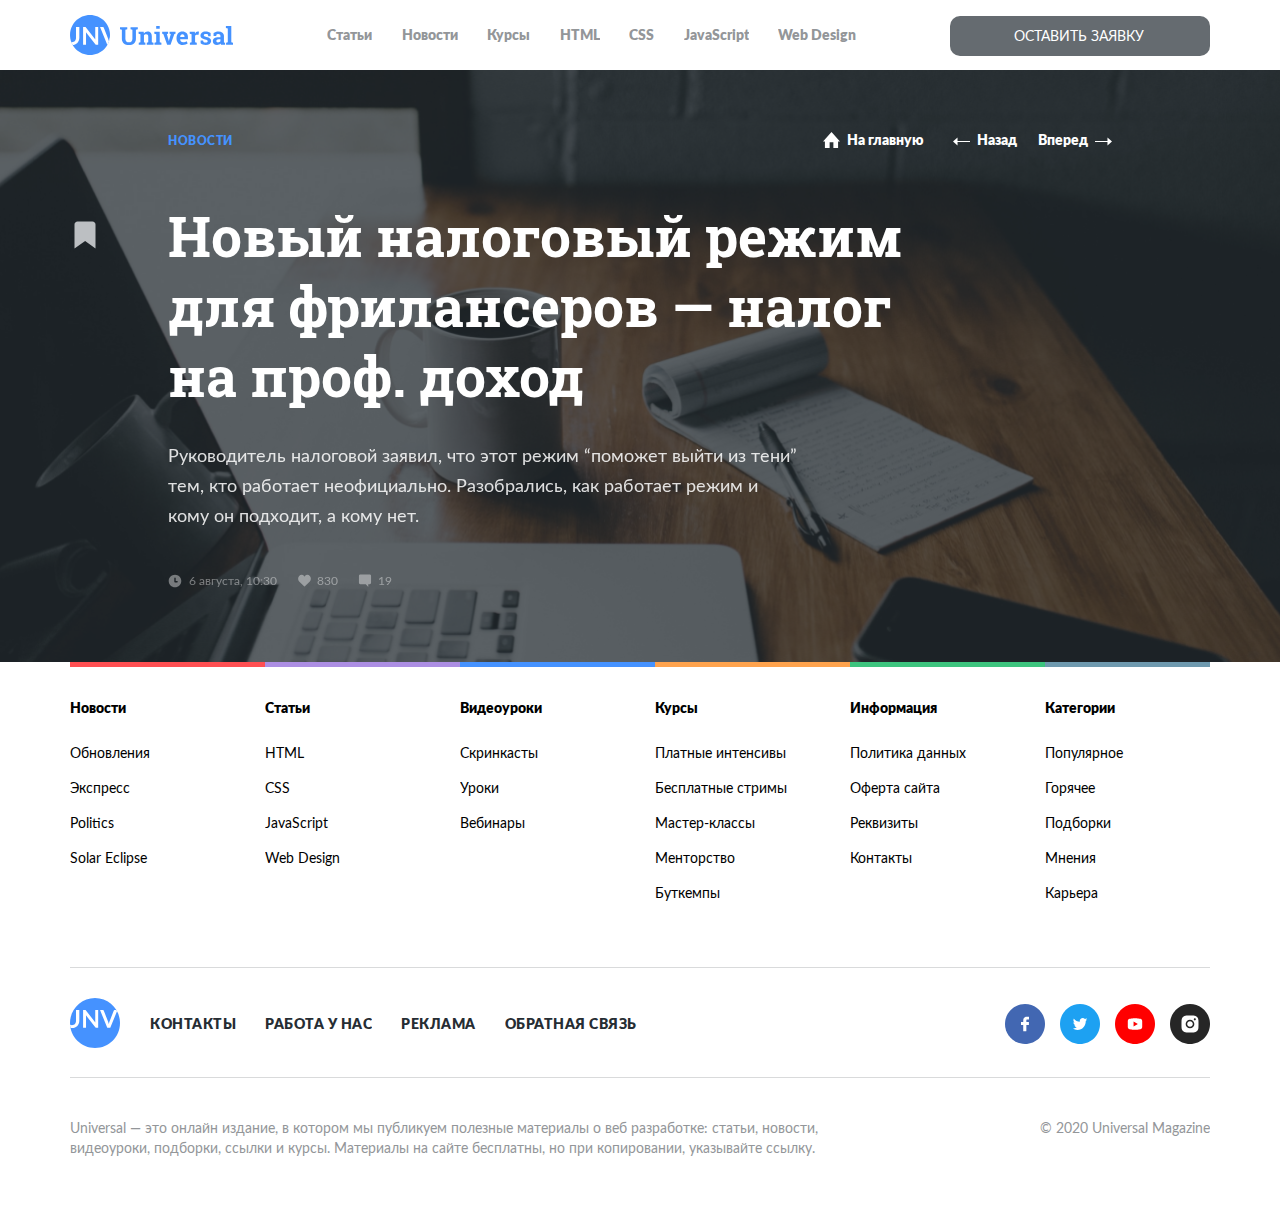
==== article.html @ 64104c13 "create: article.html & section news" ====
<!DOCTYPE html>
<html lang="ru">
  <head>
    <meta charset="UTF-8" />
    <meta http-equiv="X-UA-Compatible" content="IE=edge" />
    <meta name="viewport" content="width=device-width, initial-scale=1.0" />
    <title>Universal</title>
    <link rel="shortcut icon" href="favicon.ico" type="image/x-icon" />
    <link rel="icon" href="favicon.ico" type="image/x-icon" />
    <link rel="preconnect" href="https://fonts.gstatic.com" />
    <link
      href="https://fonts.googleapis.com/css2?family=Roboto+Slab:wght@700&display=swap"
      rel="stylesheet"
    />
    <link rel="stylesheet" href="css/swiper-bundle.min.css" />
    <link rel="stylesheet" href="css/style.css" />
  </head>
  <body>
    <header class="header header--mobile_fixed header--light_theme">
      <div class="container">
        <div class="header-wrapper">
          <a href="index.html" class="header__logo">
            <img src="img/logo-blue.svg" alt="Логотип" class="header__image-logo" />
          </a>
          <div class="header__background-menu header__background-menu--light">
            <ul class="menu-wrapper menu-wrapper--light">
              <li class="header__link header__link--dark">
                <a href="#articles">Статьи</a>
              </li>
              <li class="header__link header__link--dark">
                <a href="#news">Новости</a>
              </li>
              <li class="header__link header__link--dark"><a href="#hot">Курсы</a></li>
              <li class="header__link header__link--dark"><a href="#footer">HTML</a></li>
              <li class="header__link header__link--dark"><a href="#footer">CSS</a></li>
              <li class="header__link header__link--dark"><a href="#footer">JavaScript</a></li>
              <li class="header__link header__link--dark"><a href="#footer">Web Design</a></li>
              <li class="header__link header__link--dark header__link--mobile_visible header__link--big">
                <button data-togle="modal" class="header__button" >Оставить заявку</button>
              </li>
            </ul>
          </div>
          <!-- /.header__background-menu -->
          <!-- /.menu-wrapper -->
          <button data-togle="modal" class="header__button header__button--mobile_hidden">
            Оставить заявку
          </button>
          <button class="header__button-menu">
            <img src="img/button-menu-dark.svg" alt="Меню" class="header__image-menu" />
          </button>
        </div>
        <!-- /.header-wrapper -->
      </div>
      <!-- /.container -->
    </header>
    <!-- /.header -->

    <section class="news">
      <div class="container">
        <div class="news__content">
          <div class="news__top-wrapper">
            <span class="tag tag--new news__tag">Новости</span>
            <div class="news__navigation navigation">
              <div class="navigation__to-main">
                <img class="navigation__icon navigation__icon--padding" src="img/Home.svg" alt="Иконка: На главную">
                <a href="index.html" class="navigation__name">На главную</a>
              </div>
              <!-- /.navigation__to-main -->
              <div class="navigation__to-back">
                <img class="navigation__icon" src="img/nav-arrow-back.svg" alt="Иконка: Назад">
                <a href="#" class="navigation__name">Назад</a>
              </div>
              <!-- /.navigation__to-back -->
              <div class="navigation__forward">
                <a href="#" class="navigation__name">Вперед</a>
                <img class="navigation__icon" src="img/nav-arrow.svg" alt="Иконка: Вперед">
              </div>
              <!-- /.navigation__forward -->
            </div>
            <!-- /.news__navigation -->
          </div>
          <!-- /.news__top-wrapper -->
          <h1 class="title title--super-large_light news__title">
            Новый налоговый режим для фрилансеров — налог на проф. доход
          </h1>
          <p class="news__text">
            Руководитель налоговой заявил, что этот режим “поможет выйти из тени” тем, 
            кто работает неофициально. Разобрались, как работает режим и кому он подходит, а кому нет.
          </p>
          
          <div class="news__wrapper-info">
            <div class="date date-group news__date-group date--light">
              <img
                src="img/clock.svg"
                alt="Иконка: время"
                class="date-group__icon"
              />
              <span class="date-group__name">6 августа, 10:30</span>
            </div>
            <!-- /.date-group -->
            <div class="like-group news__like-group">
              <img
                src="img/like-light.svg"
                alt="Иконка: лайк"
                class="like-group__icon like-group__icon--light"
              />
              <span
                class="
                  like-group__number like-group__number--light
                  content__like-number
                "
                >830</span
              >
            </div>
            <!-- /.like-group -->
            <div class="message-group">
              <img
                src="img/message-light.svg"
                alt="Иконка: комментарии"
                class="message-group__icon message-group__icon--light"
              />
              <span
                class="
                  message-group__number message-group__number--light
                  content__message-number
                "
                >19</span
              >
            </div>
            <!-- /.message-group -->
          </div>
          <!-- /.news__wrapper-info -->
        </div>
        <!-- /.news__content -->
        <div class="news__bookmark-wrapper">
            <svg
              class="jquery"
              width="30"
              height="30"
              viewBox="0 0 20 20"
              fill="none"
              xmlns="http://www.w3.org/2000/svg"
            >
              <path
                class="bookmark-path"
                fill-rule="evenodd"
                clip-rule="evenodd"
                d="M5 1H15C16.1046 1 17 1.89543 17 3V19L10.0949 14L3 19V3C3 1.89543 3.89543 1 5 1Z"
                fill="#BCBFC2"
              />
            </svg>
          </div>
      </div>
      <!-- /.container -->
    </section>
    <!-- /.news -->

    <footer class="footer" id="footer">
      <div class="container">
        <div class="footer-card-wrapper">
          <div class="footer__card footer__news">
            <div class="footer__line footer__line--news"></div>
            <h3 class="text footer__title">Новости</h3>
            <a href="#" class="text footer__text">Обновления</a>
            <a href="#" class="text footer__text">Экспресс</a>
            <a href="#" class="text footer__text">Politics</a>
            <a href="#" class="text footer__text">Solar Eclipse</a>
          </div>
          <!-- /.footer__card 1-->
          <div class="footer__card footer__articles">
            <div class="footer__line footer__line--articles"></div>
            <h3 class="text footer__title">Статьи</h3>
            <a href="#" class="text footer__text">HTML</a>
            <a href="#" class="text footer__text">CSS</a>
            <a href="#" class="text footer__text">JavaScript</a>
            <a href="#" class="text footer__text">Web Design</a>
          </div>
          <!-- /.footer__card 2-->
          <div class="footer__card footer__video-lessons">
            <div class="footer__line footer__line--video-lessons"></div>
            <h3 class="text footer__title">Видеоуроки</h3>
            <a href="#" class="text footer__text">Скринкасты</a>
            <a href="#" class="text footer__text">Уроки</a>
            <a href="#" class="text footer__text">Вебинары</a>
          </div>
          <!-- /.footer__card 3-->
          <div class="footer__card footer__courses">
            <div class="footer__line footer__line--courses"></div>
            <h3 class="text footer__title">Курсы</h3>
            <a href="#" class="text footer__text">Платные интенсивы</a>
            <a href="#" class="text footer__text">Бесплатные стримы</a>
            <a href="#" class="text footer__text">Мастер-классы</a>
            <a href="#" class="text footer__text">Менторство</a>
            <a href="#" class="text footer__text">Буткемпы</a>
          </div>
          <!-- /.footer__card 4-->
          <div class="footer__card footer__information">
            <div class="footer__line footer__line--information"></div>
            <h3 class="text footer__title">Информация</h3>
            <a href="#" class="text footer__text">Политика данных</a>
            <a href="#" class="text footer__text">Оферта сайта</a>
            <a href="#" class="text footer__text">Реквизиты</a>
            <a href="#" class="text footer__text">Контакты</a>
          </div>
          <!-- /.footer__card 5-->
          <div class="footer__card footer__categories">
            <div class="footer__line footer__line--categories"></div>
            <h3 class="text footer__title">Категории</h3>
            <a href="#" class="text footer__text">Популярное</a>
            <a href="#" class="text footer__text">Горячее</a>
            <a href="#" class="text footer__text">Подборки</a>
            <a href="#" class="text footer__text">Мнения</a>
            <a href="#" class="text footer__text">Карьера</a>
          </div>
          <!-- /.footer__card 6-->
        </div>
        <!-- /.footer-card-wrapper -->
        <div class="footer__delimiter-up"></div>
        <div class="footer-info-wrapper">
          <a href="index.html" class="footer__logo-link">
            <img src="img/logo-footer.svg" alt="Логотип" class="footer__logo"
          /></a>
          <div class="footer__info">
            <a href="#" class="footer__link">Контакты</a>
            <a href="#" class="footer__link">Работа у нас</a>
            <a href="#" class="footer__link">Реклама</a>
            <a data-togle="modal" class="footer__link">Обратная связь</a>
          </div>
          <!-- /.footer__info -->
          <div class="footer__social-networks">
            <a
              href="https://www.facebook.com/"
              class="footer__social-network-wrapper"
              target="_blank"
            >
              <img
                class="footer__social-network-image"
                src="img/facebook.svg"
                alt="Icon: facebook"
              />
            </a>
            <a
              href="https://twitter.com/?lang=ru"
              class="footer__social-network-wrapper"
              target="_blank"
            >
              <img
                class="footer__social-network-image"
                src="img/twitter.svg"
                alt="Icon: twitter"
              />
            </a>
            <a
              href="https://www.youtube.com/c/GloAcademyChannel/featured"
              class="footer__social-network-wrapper"
              target="_blank"
            >
              <img
                class="footer__social-network-image"
                src="img/youtube.svg"
                alt="Icon: youtube"
              />
            </a>
            <a
              href="https://www.instagram.com/?hl=ru"
              class="footer__social-network-wrapper"
              target="_blank"
            >
              <img
                class="footer__social-network-image"
                src="img/instagram.svg"
                alt="Icon: instagram"
              />
            </a>
          </div>
          <!-- /.footer__social-networks -->
        </div>
        <!-- /.footer-info-wrapper -->
        <div class="footer__delimiter-down"></div>
        <div class="footer__footnote">
          <p class="text footer__description">
            Universal — это онлайн издание, в котором мы публикуем полезные материалы о
            веб разработке: статьи, новости, видеоуроки, подборки, ссылки и курсы.
            Материалы на сайте бесплатны, но при копировании, указывайте ссылку.
          </p>
          <span class="text footer__copyrigh">© 2020 Universal Magazine</span>
        </div>
        <!-- /.footer__footnote -->
      </div>
      <!-- /.container -->
    </footer>
    <!-- /.footer -->

    <div class="modal">

      <div class="modal__overlay"></div>
      <div class="modal__dialog">
        <a href="#" class="modal__close">
          <img src="img/close.svg" alt="Icon: close" />
        </a>
        <h2 class="title modal__title">Обратная связь</h2>
        <form action="#" class="form modal__form">
          <span class="text modal__name">Тема</span>
          <select required class="text input modal__select">
            <option value="" class="modal__select-selected"  disabled selected hidden>Выберите тему</option>
            <option class="modal__option" value="">Тема 1</option>
            <option class="modal__option" value="">Тема 2</option>
          </select>
          <span class="text modal__name">Сообщение</span>
          <textarea class="text modal__message input"></textarea>
          <span class="text modal__name">Email</span>
          <input type="text" class="text input modal__email">
          <div class="modal__data-processing data-processing">
            <input class="data-processing__checkbox" type="checkbox" name="data_processing" id="data_processing" checked>
            <label for="data_processing" class="text data-processing__label">Согласен с обработкой данных</label>
          </div>
          <!-- /.modal__data-processing -->
          <button class="button modal__button">Отправить</button>
        </form>
      </div>
      <!-- /.modal__dialog -->


    </div>
    <!-- /.modal -->

    <script src="js/swiper-bundle.min.js"></script>
    <script src="js/jquery-3.6.0.min.js"></script>
    <script src="js/main.js"></script>
  </body>
</html>
---- css/style.css ----
/*! normalize.css v8.0.1 | MIT License | github.com/necolas/normalize.css */html{line-height:1.15;-webkit-text-size-adjust:100%}body{margin:0}main{display:block}h1{font-size:2em;margin:.67em 0}hr{box-sizing:content-box;height:0;overflow:visible}pre{font-family:monospace,monospace;font-size:1em}a{background-color:transparent}abbr[title]{border-bottom:none;text-decoration:underline;-webkit-text-decoration:underline dotted;text-decoration:underline dotted}b,strong{font-weight:bolder}code,kbd,samp{font-family:monospace,monospace;font-size:1em}small{font-size:80%}sub,sup{font-size:75%;line-height:0;position:relative;vertical-align:baseline}sub{bottom:-0.25em}sup{top:-0.5em}img{border-style:none}button,input,optgroup,select,textarea{font-family:inherit;font-size:100%;line-height:1.15;margin:0}button,input{overflow:visible}button,select{text-transform:none}button,[type=button],[type=reset],[type=submit]{-webkit-appearance:button}button::-moz-focus-inner,[type=button]::-moz-focus-inner,[type=reset]::-moz-focus-inner,[type=submit]::-moz-focus-inner{border-style:none;padding:0}button:-moz-focusring,[type=button]:-moz-focusring,[type=reset]:-moz-focusring,[type=submit]:-moz-focusring{outline:1px dotted ButtonText}fieldset{padding:.35em .75em .625em}legend{box-sizing:border-box;color:inherit;display:table;max-width:100%;padding:0;white-space:normal}progress{vertical-align:baseline}textarea{overflow:auto}[type=checkbox],[type=radio]{box-sizing:border-box;padding:0}[type=number]::-webkit-inner-spin-button,[type=number]::-webkit-outer-spin-button{height:auto}[type=search]{-webkit-appearance:textfield;outline-offset:-2px}[type=search]::-webkit-search-decoration{-webkit-appearance:none}::-webkit-file-upload-button{-webkit-appearance:button;font:inherit}details{display:block}summary{display:list-item}template{display:none}[hidden]{display:none}*{box-sizing:border-box}body{background-color:#e5e5e5}@font-face{font-family:"Lato",sans;src:url("../fonts/Lato-Bold.woff2") format("woff2"),url("../fonts/Lato-Bold.woff") format("woff");font-weight:bold;font-style:normal}@font-face{font-family:"Lato";src:url("../fonts/Lato-Regular.woff2") format("woff2"),url("../fonts/Lato-Regular.woff") format("woff");font-weight:normal;font-style:normal}@font-face{font-family:"Lato";src:url("../fonts/Lato-Black.woff2") format("woff2"),url("../fonts/Lato-Black.woff") format("woff");font-weight:900;font-style:normal}.container{max-width:1140px;margin:auto}img{height:100%;max-width:100%}.button{color:#fff;border-radius:20px;background-color:#4592ff;border:none;cursor:pointer}a{text-decoration:none;color:inherit}.title{margin:0;font-family:"Roboto Slab",sans;font-style:normal;font-weight:bold}.title--small_black{font-size:16px;line-height:25px;color:#262d33}.title--small_light{font-size:16px;line-height:25px;color:#fff}.title--medium_black{font-size:20px;line-height:25px;color:#262d33}.title--big_black{font-size:25px;line-height:30px;color:#262d33}.title--large_light{font-size:40px;line-height:50px;color:#fff}.title--super-large_light{font-size:55px;line-height:70px;color:#fff}.text{margin:0;font-family:"Lato",sans-serif;font-style:normal;font-weight:normal;font-size:14px;line-height:20px}.tag{font-family:Lato;font-style:normal;font-weight:900;font-size:12px;line-height:15px;letter-spacing:.5px;text-transform:uppercase}.tag--css{color:#3dc47e}.tag--javascript{color:#4592ff}.tag--html{color:#ac8ee3}.tag--web{color:#ffa34d}.tag--web_light{color:#e7d9ff}.tag--article{color:#6e99ae}.tag--new{color:#4592ff}.tag--opinion{color:#3bbdc4}.tag--hot{color:#ff4f52}.tag--compilations{color:#ac8ee3}.tag--career{color:#6e99ae}.message-group{display:flex}.message-group__icon{width:14.5px;height:13px}.message-group__icon--light{opacity:.4}.message-group__number{margin-left:5.75px;display:block;font-family:Lato;font-style:normal;font-weight:normal;font-size:12px;line-height:15px;color:#939699}.message-group__number--light{opacity:.4;color:#fff}.like-group{display:flex}.like-group__icon{width:15px;height:13px}.like-group__icon--light{opacity:.4}.like-group__number{margin-left:5.12px;font-family:Lato;font-style:normal;font-weight:normal;font-size:12px;line-height:15px;color:#939699}.like-group__number--light{opacity:.4;color:#fff}.date{font-family:Lato;font-style:normal;font-weight:normal;font-size:12px;line-height:15px;color:#939699}.date-group{display:flex;margin-right:20px}.date-group__icon{width:13.5px;height:13.5px;margin-right:7px;margin-bottom:2px}.date--light{opacity:.4;color:#fff}.header{padding:15px 0;background-color:#262d33;font-family:"Lato",sans;font-style:normal;font-size:14px;line-height:20px}.header--light_theme{background-color:#fff;padding-bottom:9px}.header-wrapper{display:flex;flex-wrap:wrap;justify-content:space-between;align-items:center}.header__link{max-width:101px;max-height:40px;text-align:center;overflow:hidden;font-weight:900;color:#fff;font-size:14px;line-height:20px;font-weight:900}.header__link--mobile_visible{display:none}.header__link--dark{color:#939699}.header__background-menu{display:flex;justify-content:center;background-color:#262d33}.header__background-menu--light{background-color:#fff}.header .menu-wrapper{margin-top:6px;margin-bottom:0;padding-left:0;display:flex;justify-content:space-between;width:540px}.header .menu-wrapper--light{margin-top:-4px;width:529px}.header__button{max-width:292px;max-height:58px;overflow:hidden;font-weight:normal;margin-top:-4px;padding:13px 66px 11px 64px;border:none;border-radius:10px;background-color:#656b70;color:#fff;text-transform:uppercase}.header__button-menu{display:none}.main__background{position:relative;background-color:#262d33;height:469px}.main__card{display:flex;width:1140px;top:25px;right:50%;transform:translateX(50%);position:absolute;border-radius:10px;overflow:hidden}.main__tag{display:block;max-height:15px;max-width:450px;overflow:hidden;text-transform:uppercase;margin-bottom:8px}.main__tag--margin{margin-bottom:21px}.main__text{margin:0;padding:0;max-height:40px;overflow:auto;font-weight:normal;font-size:14px;line-height:20px}.main__tabs{margin:0;padding:0;font-family:"Lato",sans-serif;font-style:normal;list-style-type:none;background-color:#fff;z-index:20}.main__recommendation{max-width:263px;height:59px;overflow:auto;padding:20px 25px 19px 25px;display:block;font-weight:900;font-size:14px;line-height:20px;text-transform:uppercase;letter-spacing:.5px}.main__tab{width:263px;height:99px;padding:17px 25px 17px 25px;text-decoration:none;cursor:pointer}.main__tab--active{background-color:#f5f5f5}.main__tab--last{height:110px}.main__link{color:#4b5157;display:block}.main__delimiter{background-color:#d9dadb;width:100%;height:1px}.main__tabs-content{margin:0;padding:0;width:877px;height:570px}.main__list{margin:0;padding:0;list-style:none;height:100%}.main__element{display:none}.main__element--active{display:block;position:relative}.main__element::after{content:"";position:absolute;width:100%;height:100%;top:0;left:0;right:0;bottom:0;background:linear-gradient(0deg, rgba(64, 48, 61, 0.35), rgba(64, 48, 61, 0.35));z-index:12}.main__info-1,.main__info-2,.main__info-3,.main__info-4,.main__info-5{position:absolute;top:55px;left:55px;z-index:13}.main__image{height:570px;width:877px;-o-object-fit:cover;object-fit:cover}.main__avatar{border-radius:50%;-o-object-fit:cover;object-fit:cover;width:45px;height:45px}.main__author{display:flex;flex-wrap:wrap;margin-bottom:145px}.main__author-group{max-width:180px;margin-top:-1px;margin-bottom:-1 px}.main__avatar{margin-right:10px}.main__title{max-width:779px;height:101px;overflow:auto;margin:0 0 48px 0;color:#fff;font-family:"Roboto Slab",sans;font-style:normal;font-weight:bold;font-size:40px;line-height:50px}.main__button{max-width:205px;max-height:56px;overflow:hidden;padding:10px 22px 10px 20px;font-family:Lato;font-style:normal;font-weight:900;font-size:14px;line-height:20px}.main__arrow{margin-left:5px;width:15px;height:7px}.author-group{display:flex;flex-direction:column;justify-content:center;font-family:Lato;font-style:normal;font-weight:normal;color:#fff}.author__name{overflow:auto;max-height:40px;font-size:14px;line-height:20px}.author__position{overflow:hidden;max-height:16px;opacity:.4;font-size:12px;line-height:15px}.lifehacks{padding-top:154px;padding-bottom:30px}.lifehacks-wrapper{display:flex;justify-content:space-between;background-color:#262d33;height:130px;border-radius:10px;color:#fff}.lifehacks__card{padding-left:25px;display:flex;align-items:center;justify-content:space-between;max-width:284px}.lifehacks__text{width:154px;max-height:80px;overflow:auto;margin:0;font-family:Lato;font-style:normal;font-weight:900;font-size:14px;line-height:20px}.lifehacks__image{margin-top:-3px;width:65px;height:65px;-o-object-fit:cover;object-fit:cover;margin-left:15px}.main-card{grid-column:1/3;grid-row:1/3;cursor:pointer}.popular-card{grid-column:3/4;grid-row:1/2;cursor:pointer}.checklist-card{grid-column:4/5;grid-row:1}.photo-card{grid-column:1/2;grid-row:3/4;cursor:pointer}.card-1{grid-column:2/3;grid-row:3;cursor:pointer}.card-2{grid-column:3/4;grid-row:3;cursor:pointer}.card-3{grid-column:2/3;grid-row:4;cursor:pointer}.card-4{grid-column:3/4;grid-row:4;cursor:pointer}.tags-card{grid-column:4/5;grid-row:2/3}.social-network-card{grid-column:4/5;grid-row:4}.content{padding-bottom:62px}.content-wrapper{display:grid;grid-template-columns:repeat(4, 1fr);grid-auto-rows:170px;-moz-column-gap:29px;column-gap:29px;row-gap:30px}.content__main-card{width:555px;padding-top:15px;display:flex;flex-wrap:wrap;background-color:#fff;border-radius:10px}.content__main-info{padding:22px 0 0 35px}.content__main-tag{display:block;max-width:218px;height:15px;overflow:auto}.content__main-title{height:91px;margin-bottom:25px;margin-top:20px;width:228px;overflow:auto}.content__main-text{height:81px;overflow:auto;margin-top:-2px;width:228px}.content__main-image-wrapper{-o-object-fit:cover;object-fit:cover;width:292px;height:299px}.content__main-delimiter{width:100%;height:1px;background-color:#d9dadb}.content__main-footer{width:555px;padding:14px 35px 12px 35px;display:flex;align-items:center}.content__main-footer-text{max-height:20px;flex-grow:1;overflow:auto;margin-left:4px}.content__main-author-group{display:flex;align-items:center}.content__main-avatar{width:30px;height:30px;border-radius:50%}.content__main-name{width:100px;max-height:20px;overflow:auto;margin-left:10px;font-family:Lato;font-style:normal;font-weight:900;font-size:14px;line-height:20px}.content__popular-card{width:263px;height:370px;padding:19px 20px 24px 25px;position:relative;border-radius:10px;overflow:hidden}.content__popular-card::before{content:"";position:absolute;top:0;right:0;left:0;bottom:0;background:linear-gradient(0deg, rgba(64, 48, 61, 0.35), rgba(64, 48, 61, 0.35));z-index:-1}.content__popular-mark{display:block;width:92px;height:25px;background-color:#3dc47e;color:#fff;border-radius:3px;text-align:center;padding:7px 3px 7px;font-family:Lato;font-style:normal;font-weight:normal;font-size:12px;line-height:15px;margin-bottom:117px;overflow:hidden}.content__popular-tag{display:block;width:195px;height:15px;overflow:auto}.content__popular-title{margin-top:23px;margin-bottom:27px;height:75px;overflow:auto;letter-spacing:.5px;text-transform:uppercase}.content__popular-image{position:absolute;top:0;right:0;left:0;bottom:0;z-index:-2;width:263px;height:370px;-o-object-fit:cover;object-fit:cover}.content__popular-footer{display:flex;flex-wrap:wrap;align-items:center}.content__popular-footer-avatar{width:45px;height:45px;border-radius:50%;overflow:hidden}.content__popular-footer-name{width:100%;overflow:auto;height:20px;margin-top:-4px;margin-bottom:2px;color:#fff;opacity:.85;width:153x}.content__popular-footer-info{margin-left:10px;margin-top:4px;width:157px;display:flex;flex-wrap:wrap;justify-content:space-between}.content__popular-footer-date{margin-left:-1px;max-width:74px;overflow:auto;height:16px}.content__checklist-card{width:263px;height:170px;border-radius:10px;background-color:#3bbdc4}.content__checklist-title{height:50px;overflow:auto;max-width:216px}.content__checklist-top{display:flex;justify-content:flex-end;position:relative;padding:24px 22px 28px 25px;width:100%}.content__checklist-info{position:absolute;top:25px;left:25px}.content__checklist-weight{color:#c1f4f5;margin-top:11px;max-width:150px;height:20px;overflow:auto}.content__checklist-image-wrapper{width:56px;height:72px}.content__checklist-bottom{display:flex;justify-content:center;align-items:center;border-top:1px solid #96e2e3;cursor:pointer;height:47px}.content__checklist-download{width:20px;height:20px}.content__checklist-link{max-width:165px;height:20px;overflow:auto;font-weight:900;color:#fff;margin-left:11px}.content__photo-card{width:263px;height:370px;background-color:#fff;border-radius:10px;overflow:hidden}.content__photo-wrapper{width:263px;height:275px}.content__photo-image{width:100%;-o-object-fit:cover;object-fit:cover}.content__photo-title{padding:15px 51px 30px 25px;max-height:145px;overflow:auto}.content__card{width:263px;height:170px;padding:26px 25px 30px 25px;background-color:#fff;border-radius:10px}.content__card-title{width:213px;height:25px;overflow:auto;margin-bottom:5px}.content__card-text{margin-bottom:10px;width:213px;height:60px;overflow:auto}.content__card-date{display:block;height:15px;max-width:213px;overflow:auto}.content__tags-card{width:263px;height:370px;background-color:#fff;border-radius:10px;overflow:auto}.content__tags-title{padding:21px 25px 19px 25px;height:60px;overflow:auto;font-weight:900;letter-spacing:.5px;text-transform:uppercase}.content__tags-delimiter{width:100%;height:1px;background-color:#d9dadb}.content__tags-wrapper{display:flex;flex-wrap:wrap;padding:25px 4px 0 25px}.content__tags-tag{max-width:208px;height:30px;overflow:auto;padding:4px 15px;margin-right:10px;margin-bottom:15px;border-radius:5px;border:1px solid #d9dadb;color:#262d33;font-weight:900;cursor:pointer}.content__social-network-card{display:flex;flex-wrap:wrap;justify-content:space-between;width:263px;height:170px;padding:31px 35px 40px 39px;background-color:#fff;border-radius:10px}.content__social-network-title{max-width:190px;height:25px;overflow:auto;margin-bottom:25px;flex-basis:100%;text-align:center}.content__social-network-wrapper{width:50px;height:50px;cursor:pointer}.content__social-network-wrapper-icon{display:flex;justify-content:space-between;width:190px}.content__message-number,.content__like-number{max-width:21px;height:16px;overflow:auto}.money{position:relative;padding:50px 0 55px 0;background-image:url(../img/money.jpg);background-repeat:no-repeat;background-position:center;background-size:cover}.money:before{content:"";position:absolute;top:0;left:0;right:0;bottom:0;background:rgba(64,48,61,.35)}.money-wrapper{position:relative;max-width:946px;margin:auto;text-align:center}.money__title{margin-bottom:24px;height:101px;overflow:auto}.money__button{padding:10px 22px 10px 22px;font-family:Lato;font-style:normal;font-weight:900;font-size:14px;line-height:20px;max-width:300px;max-height:40px;overflow:hidden}.money__arrow{margin-left:5px;width:15px;height:7px}.articles{padding-top:60px;padding-bottom:60px}.articles-wrapper{display:grid;grid-template-columns:repeat 2,1fr;grid-template-rows:770px,700px;-moz-column-gap:29px;column-gap:29px}.articles__main{grid-column:1;grid-row:span 2;border-radius:10px;overflow:hidden;background-color:#fff}.articles__card{display:flex;padding:25px 25px 24px 25px}.articles__delimiter{width:798px;height:1px;background-color:#d9dadb;margin-left:25px}.articles__info{display:flex;flex-direction:column;position:relative}.articles__tag{display:block;margin-top:4px;width:267px;height:15px;margin-bottom:15px;overflow:auto}.articles__bookmark-wrapper{position:absolute;top:0;right:0;width:20px;height:20px;cursor:pointer}.articles__image{-o-object-fit:cover;object-fit:cover;width:100%}.articles__image-wrapper{flex-shrink:0;margin-right:25px;width:336px;height:195px}.articles__title{width:437px;max-height:50px;margin-bottom:11px;overflow:auto}.articles__text{width:437px;height:60px;flex-grow:1;margin-bottom:20px;overflow:auto}.articles__rating{display:flex;margin-bottom:5px}.articles__date{margin-right:11px;max-width:68px;overflow:auto;height:15px}.articles__message-number{margin-right:11.12px;max-width:60px;height:15px;overflow:auto}.articles__like-number{max-width:60px;height:15px;overflow:auto}.articles__recent{grid-column:2;grid-row:1;background-color:#fff;border-radius:10px;overflow:hidden}.articles__recent-card{position:relative;display:flex;padding:18px 25px 16px 25px;cursor:pointer}.articles__recent-bc-number{position:absolute;top:22px;right:25px;width:41px;height:50px;opacity:.8}.articles__recent-delimiter{width:213px;height:1px;margin-left:25px;background-color:#d9dadb}.articles__recent-wrapper{flex-shrink:0;margin-right:10px;width:60px;height:60px}.articles__recent-image{-o-object-fit:cover;object-fit:cover}.articles__recent-title{width:263px;padding:20px 10px 17px 26px;height:59px;overflow:auto;border-bottom:1px solid #d9dadb;text-transform:uppercase;font-weight:900;letter-spacing:.5px}.articles__recent-readmore{padding:10px;display:flex;justify-content:center;align-items:center;height:45px;overflow:auto;width:245px;margin-left:9px;border-top:1px solid #d9dadb;font-weight:900;cursor:pointer}.articles__recent-name{width:143px;height:40px;overflow:auto;margin-bottom:5px}.articles__recent-time{display:block;width:143px;height:15px;overflow:auto}path.active{fill:#ff4f52}.hints{padding-top:60px;padding-bottom:60px;background-color:#262d33}.hints-wrapper{display:grid;grid-template-columns:repeat 3,1fr;grid-auto-rows:-webkit-min-content;grid-auto-rows:min-content;grid-gap:30px}.hints__card-slider{grid-column:1/2;grid-row:1/3}.hints__card-career{grid-column:2/4;grid-row:1}.hints__card-1{grid-column:2;grid-row:2}.hints__card-2{grid-column:3;grid-row:2}.hints__slider-image{-o-object-fit:cover;object-fit:cover}.hints__swiper-container{width:555px;height:570px;position:relative}.hints__swiper-container::before{content:"";position:absolute;top:0;left:0;right:0;bottom:0;width:100%;height:100%;background:rgba(64,48,61,.35);z-index:2}.hints__swiper-wrapper{position:relative}.hints__card{background-color:#fff;width:263px;height:170px;padding:26px 25px 30px 25px;border-radius:10px}.hints__card-title{width:213px;height:25px;overflow:auto;margin-bottom:5px}.hints__card-text{margin-bottom:10px;width:213px;height:60px;overflow:auto}.hints__card-date{display:block;height:15px;max-width:213px;overflow:auto}.hints__card-slider{width:555px;height:570px;position:relative;border-radius:10px;overflow:hidden}.hints__card-slider-mark{padding:5px 12px;max-width:255px;max-height:40px;overflow:auto;position:absolute;top:18px;left:18.5px;z-index:5;color:#fff;background-color:#3dc47e;font-family:Lato;font-style:normal;font-weight:normal;font-size:12px;line-height:15px;border-radius:3px}.hints__card-slider-info{padding:50px 50px 0 50px;position:absolute;top:0;left:0;right:0;z-index:3;display:flex;align-items:center;flex-direction:column}.hints__card-slider-avatar{margin-bottom:9px;border-radius:50%;-o-object-fit:cover;object-fit:cover;width:45px;height:45px}.hints__card-slider-name{margin-bottom:2px;display:block;font-family:Lato;font-style:normal;font-weight:normal;font-size:14px;line-height:20px;opacity:.85;color:#fff;height:21px;max-width:166px;overflow:auto}.hints__card-slider-position{margin-left:2px;margin-bottom:29px;font-family:Lato;font-style:normal;font-weight:normal;font-size:12px;line-height:15px;opacity:.4;color:#fff;height:16px;max-width:166px;overflow:auto}.hints__card-slider-title{width:455px;height:154px;margin-bottom:40px;overflow:auto;text-align:center}.hints__card-slider-button{max-width:280px;max-height:40px;overflow:hidden;display:flex;padding:10px 20px;font-family:Lato;font-style:normal;font-weight:900;font-size:14px;line-height:20px;cursor:pointer}.hints__card-slider-button-image{margin-right:7px;width:21px;height:18px}.hints__card-slider-button-number{margin-left:8px;font-weight:normal;color:#c5e4fc}.hints__card-career-wrapper{position:relative;background-color:#b4d1e0;width:555px;height:370px;overflow:hidden;border-radius:10px}.hints__card-career-image{-o-object-fit:cover;object-fit:cover}.hints__card-career-info{position:absolute;padding:35px 0 50px 35px;top:0;left:0}.hints__card-career-tag{display:block;margin-bottom:21px;width:213px;height:15px;overflow:auto}.hints__card-career-title{margin-bottom:15px;width:213px;height:91px;overflow:auto}.hints__card-career-text{width:213px;height:61px;overflow:auto;margin-bottom:43px}.hints__card-career-button{margin-left:2px;max-width:205px;max-height:56px;overflow:hidden;padding:10px 22px 10px 20px;font-family:Lato;font-style:normal;font-weight:900;font-size:14px;line-height:20px;cursor:pointer}.hints__card-career-arrow{margin-left:5px;width:15px;height:7px}.subscribe{background-color:#fff}.subscribe-wrapper{padding-top:62px;padding-bottom:69px;margin:auto;width:750px;display:flex;flex-wrap:wrap;justify-content:center}.subscribe__title{margin-top:0;margin-left:35px;margin-bottom:22px;height:51px;overflow:auto;flex-basis:100%;font-size:40px;line-height:50px;color:#262d33;font-family:"Roboto Slab",sans;font-style:normal;font-weight:bold}.subscribe__input{width:313px;height:40px;padding-right:13px;padding-left:13px;border:1px solid #d9dadb;border-radius:5px;margin-right:5px;outline:none}.subscribe__input::-moz-placeholder{font-family:Lato;font-style:normal;font-weight:normal;font-size:14px;line-height:20px;color:#939699}.subscribe__input:-ms-input-placeholder{font-family:Lato;font-style:normal;font-weight:normal;font-size:14px;line-height:20px;color:#939699}.subscribe__input::placeholder{font-family:Lato;font-style:normal;font-weight:normal;font-size:14px;line-height:20px;color:#939699}.subscribe__button{padding:11px 25px 9px;max-width:186px;height:40px;font-family:Lato;font-style:normal;font-weight:900;font-size:14px;line-height:20px;overflow:auto}.footer{background-color:#fff}.footer-card-wrapper{display:grid;grid-template-columns:1fr 1fr 1fr 1fr 1fr 165px;grid-auto-rows:-webkit-min-content;grid-auto-rows:min-content}.footer__news{grid-column:1/2}.footer__articles{grid-column:2/3}.footer__video-lessons{grid-column:3/4}.footer__courses{grid-column:4/5}.footer__information{grid-column:5/6}.footer__categories{grid-column:6/7}.footer__card{display:flex;flex-wrap:wrap;flex-direction:column}.footer__line{width:100%;height:5px;margin-bottom:32px}.footer__line--news{background-color:#ff4f52}.footer__line--articles{background-color:#ac8ee3}.footer__line--video-lessons{background-color:#4592ff}.footer__line--courses{background-color:#ffa34d}.footer__line--information{background-color:#3dc47e}.footer__line--categories{background-color:#6e99ae;width:165px}.footer__title{width:165px;height:20px;margin-bottom:25px;font-weight:bold;overflow:auto}.footer__text{width:165px;height:20px;margin-bottom:15px;overflow:auto}.footer__delimiter-up{width:100%;height:1px;background-color:#d9dadb;margin-top:48px}.footer__delimiter-down{width:100%;height:1px;background-color:#d9dadb}.footer__logo{width:50px;height:50px}.footer-info-wrapper{display:flex;flex-wrap:wrap;align-items:center;padding-top:30px;padding-bottom:25px}.footer__info{display:flex;flex-grow:1;margin-left:30px}.footer__info-link{cursor:pointer}.footer__link{display:block;max-width:150px;height:20px;overflow:auto;margin-right:29px;font-family:Lato;font-style:normal;font-weight:900;font-size:14px;line-height:20px;letter-spacing:.5px;color:#262d33;text-transform:uppercase;cursor:pointer}.footer__social-networks{display:flex}.footer__social-network-wrapper{display:block;margin-left:15px;margin-bottom:3px;width:40px;height:40px}.footer__social-network-image{width:40px;height:40px}.footer__footnote{display:flex;justify-content:space-between;padding-top:41px;padding-bottom:55px}.footer__description{color:#939699;width:750px;height:40px;overflow:auto}.footer__copyrigh{display:block;width:189px;text-align:end;height:22px;overflow:auto;color:#939699}.modal__overlay{position:fixed;top:0;left:0;right:0;bottom:0;z-index:100;visibility:hidden;opacity:0;transition:opacity .2s;background:rgba(40,47,54,.8)}.modal__overlay--visible{visibility:visible;opacity:1}.modal__dialog{position:fixed;overflow-y:auto;max-height:100%;top:50%;left:50%;padding:33px 88px;border-radius:10px;overflow:hidden;transform:translate(-50%, -50%);background-color:#fff;max-width:360px;padding:30px 35px 40px 35px;z-index:101;visibility:hidden;opacity:0;transition:opacity .2s}.modal__dialog--visible{visibility:visible;opacity:1}.modal__close{width:16px;height:16px;position:absolute;right:16px;top:17px;text-decoration:none;cursor:pointer}.modal__title{margin-bottom:25px;font-size:20px;line-height:25px}.modal__form{display:flex;flex-direction:column;flex-wrap:wrap}.modal__name{height:20px;overflow:auto;margin-bottom:5px;font-weight:900}.modal__select{padding:10px 40px 8px 15px;-webkit-appearance:none;-moz-appearance:none;appearance:none;background:url(../img/select.svg) no-repeat right center;outline:0;background-size:auto;background-position:right 13px top 50%,0 0}.modal__select:invalid:not(:focus){color:#939699}.modal__select:invalid:focus{color:#939699}.modal__select:focus option{color:initial}.modal__message{height:120px;resize:none}.modal__data-processing{display:flex;align-items:center;margin-bottom:30px;color:#4b5157}.modal__button{padding:10px 25px;width:123px;height:38px;overflow:auto}.input{padding:8px 15px;margin-bottom:15px;width:290px;min-height:40px;outline:none;border:1px solid #d9dadb;border-radius:5px;background-color:#fff;outline:none}.data-processing__checkbox{margin-right:10px;width:20px;height:20px}.news{background-image:url(../img/article-back.png);background-repeat:no-repeat;background-position:center;background-size:cover;position:relative}.news::before{content:"";position:absolute;top:0;left:0;right:0;bottom:0;background:rgba(38,45,51,.75)}.news__content{position:relative;padding:61px 98px 72px}.news__top-wrapper{margin-bottom:50px;display:flex;align-items:center;justify-content:space-between}.news__navigation{display:flex}.news__title{width:750px;height:220px;margin-bottom:21px;overflow:auto}.news__text{width:632px;height:90px;margin-bottom:42px;overflow:auto;font-family:Lato;font-style:normal;font-weight:normal;font-size:18px;line-height:30px;color:#fff;opacity:.85}.news__wrapper-info{display:flex;align-items:center}.news__like-group{margin-right:20px}.news__date-group{margin-right:20px}.news__bookmark-wrapper{width:30px;height:30px;position:absolute;top:150px}.navigation__to-main{display:flex;align-items:center;margin-right:30px}.navigation__icon{width:17px;height:19px;margin-right:7px}.navigation__icon:last-child{margin-right:0;margin-left:7px}.navigation__icon--padding{padding-bottom:3px}.navigation__name{height:20px;font-family:Lato;font-style:normal;font-weight:900;font-size:14px;line-height:20px;color:#fff}.navigation__to-back{display:flex;align-items:center;margin-right:21px}.navigation__forward{display:flex;align-items:center}@media(max-width: 1200px){.container{width:960px}.header{padding:20px 0}.header__logo{width:124px}.header__button{max-width:223px;max-height:55px;padding:13px 20px 10px 20px}.main__background{height:423px}.main__card{width:960px}.main__tabs-content,.main__image{width:737px;height:479px}.main__tab{padding:12px 18px;width:223px;height:83px}.main__tab--last{height:93px}.main__title{margin-bottom:22px;max-width:627px;height:81px;overflow:auto;font-size:30px;line-height:40px}.main__recommendation{max-width:223px;max-height:49px;padding:14px 12px 14px 12px;font-size:12px;line-height:20px}.main__text{max-height:30px;font-size:12px;line-height:15px}.menu-wrapper{margin-top:0}.author__name{max-height:20px}.author__position{max-height:15px}.lifehacks{padding-top:103px}.lifehacks__text{width:109px}.main-card{grid-column:1/3;grid-row:1/3}.popular-card{grid-column:1/2;grid-row:3/4}.checklist-card{grid-column:3/4;grid-row:1}.photo-card{grid-column:2/3;grid-row:4/5}.card-1{grid-column:2/3;grid-row:3}.card-2{grid-column:3/4;grid-row:4}.card-3{grid-column:1/2;grid-row:4}.card-4{grid-column:1/2;grid-row:5}.tags-card{grid-column:3/4;grid-row:2/4}.social-network-card{grid-column:3/4;grid-row:5}.content-wrapper{grid-template-columns:repeat(3, 1fr);-moz-column-gap:27px;column-gap:27px}.content__main-card{width:631px;justify-content:space-between}.content__main-footer{width:631px}.content__tags-tag:nth-child(7){order:-1}.content__checklist-card{width:302px}.content__checklist-title{width:255px}.content__tags-card{width:302px}.content__card{width:302px}.content__card-text,.content__card-title{width:252px}.content__popular-card{width:302px;height:170px}.content__popular-mark{margin-bottom:28px}.content__popular-title{height:52px;margin-top:10px;margin-bottom:0;font-size:15px}.content__popular-image{width:100%;height:170px}.content__popular-footer{display:none}.content__photo-card{width:302px}.content__photo-wrapper{width:100%}.content__social-network-card{width:302px;padding-right:56px;padding-left:56px}.articles-wrapper{-moz-column-gap:20px;column-gap:20px}.articles__image-wrapper{width:195px;margin-right:15px}.articles__delimiter{width:645px}.articles__recent-card{padding:18px 16px 16px 16px}.articles__recent-title{padding:20px 7px 17px 7px;text-align:center;width:243px}.articles__recent-delimiter{margin-left:16px}.hints-wrapper{grid-template-columns:repeat 2,1fr;grid-gap:26px}.hints__slider-image{width:467px}.hints__card{padding:25px;height:100%;width:220.5px}.hints__card-title{width:100%}.hints__card-text{width:100%;height:80px}.hints__card-slider{grid-column:1/2;grid-row:1/3}.hints__card-career{grid-column:2/4;grid-row:1}.hints__card-career-wrapper{width:467px;height:292px}.hints__card-career-info{padding:25px 0 25px 25px}.hints__card-career-title{font-size:24px}.hints__card-career-tag{margin-bottom:8px}.hints__card-career-text{margin-bottom:12px}.hints__card-1{grid-column:2/3;grid-row:2}.hints__card-2{grid-column:3/4;grid-row:2}.hints__card-slider{width:467px;height:500px}.hints__card-slider-title{width:366px;font-size:30px;line-height:40px}.hints__swiper-container{width:467px;height:500px}.footer__line--categories{width:140px}.footer__title{width:140px}.footer__text{width:140px}.footer-card-wrapper{grid-template-columns:1fr 1fr 1fr 1fr 1fr 140px}}@media(min-width: 992px){.header__link:hover{color:#74787ecb}.header__button:hover{background-color:#8f9599}.lifehacks__card:not(:last-child):after{content:"";margin-left:25px;display:flex;width:1px;height:75px;background-color:#4b5157}.lifehacks__card:last-child{margin-right:25px}.content__link:hover,.content__text:hover,.footer__link:hover,.footer__text:hover{color:#74787ecb}.content__social-network-wrapper:hover,.footer__social-network-wrapper:hover{opacity:.7}}@media(max-width: 992px){.container{width:722px}.header{padding:16px 0 9px 0}.header-wrapper{align-items:start}.header__logo{flex-basis:100%}.header__image-logo{width:124px}.header__button{max-width:173px;max-height:46px;margin-top:-2px;padding:10px 32px 10px 28px;font-size:12px}.menu-wrapper{margin-top:5px;max-width:521px}.main__background{height:352px}.main__card{width:722px}.main__tabs-content,.main__image{width:526px;height:406px}.main__tab{padding:13px 10px;width:196px;height:72px}.main__tab--last{height:73px}.main__title{margin-bottom:22px;max-width:450px;height:81px;overflow:auto;font-size:25px;line-height:35px}.main__recommendation{max-width:196px;max-height:40px;padding:10px 10px;font-size:10px;line-height:20px}.main__tag{font-size:10px;line-height:15px;margin-bottom:3px}.main__info-1,.main__info-2,.main__info-3,.main__info-4,.main__info-5{top:37px;left:41px}.main__author{margin-bottom:111px}.main__avatar{width:40px;height:40px}.author__name{max-height:20px}.lifehacks{padding-top:94px}.lifehacks-wrapper{height:100%;flex-wrap:wrap;justify-content:center;align-items:center}.lifehacks__card{min-width:319px;padding:15px 41px}.lifehacks__text{width:154px;max-height:60px;font-size:13px;line-height:17px}.main-card{grid-column:1/2;grid-row:1}.popular-card{grid-column:1/2;grid-row:2}.checklist-card{grid-column:2/3;grid-row:2}.photo-card{grid-column:2/3;grid-row:3}.card-1{grid-column:1/2;grid-row:5}.card-2{grid-column:2/3;grid-row:4}.card-3{grid-column:1/2;grid-row:3}.card-4{grid-column:1/2;grid-row:4}.tags-card{grid-column:2/3;grid-row:1}.social-network-card{grid-column:2/3;grid-row:5}.text{font-size:13px;line-height:17px}.title{font-size:14px;line-height:20px}.content{padding-bottom:54px}.content-wrapper{grid-template-columns:repeat(2, 1fr);grid-auto-rows:-webkit-min-content;grid-auto-rows:min-content;-moz-column-gap:20px;column-gap:20px;row-gap:20px}.content__main-card{width:351px;padding-top:0;padding-left:0}.content__main-info{padding:27px 25px 25px 25px}.content__main-tag{font-size:10px;line-height:15px}.content__main-text{height:51px;width:298px}.content__main-title{height:40px;width:298px;margin-bottom:22px}.content__main-image-wrapper{display:none}.content__main-avatar{display:none}.content__main-name{margin-left:0}.content__main-footer{flex-wrap:wrap;padding:10px 25px}.content__main-footer-text{margin-left:0;margin-top:5px;margin-right:15px;width:242px}.content__main-message-group{display:none}.content__tags-card{width:351px;height:268px}.content__tags-wrapper{padding:25px 15px 2px 25px}.content__tags-title{height:55px;padding:19px 25px 19px 25px}.content__tags-tag:nth-child(12){order:-1}.content__popular-card{width:351px;padding-bottom:19px}.content__popular-mark{margin-bottom:28px}.content__popular-tag{margin-bottom:12px;font-size:10px;line-height:15px}.content__popular-title{height:43px}.content__checklist-card{width:351px}.content__checklist-title{width:238px}.content__photo-card{width:351px;height:146px;display:flex;align-items:center}.content__photo-wrapper{width:174px;height:170px;flex-shrink:0}.content__photo-title{padding:27px 25px 30px 25px;max-height:137px;overflow:auto}.content__card{width:351px;height:146px}.content__card-text{height:34px;width:301px}.content__card-title{width:298px}.content__social-network-card{width:351px;height:146px;padding:32px 80.5px}.content__social-network-title{margin-bottom:8px}.money{padding:45px 0 50px 0}.money__title{height:82px;font-size:30px;line-height:40px}.money-wrapper{max-width:712px}.articles__delimiter{width:672px}.articles-wrapper{grid-template-columns:1fr;grid-auto-rows:-webkit-min-content;grid-auto-rows:min-content}.articles__main{grid-column:1;grid-row:1}.articles__recent{grid-column:1;grid-row:2;margin-top:20px}.articles__recent-card{padding:18px 11px 16px 16px}.articles__recent-card:last-child{display:none}.articles__recent-card:nth-child(-n+5)::after{content:"";position:absolute;width:213px;height:1px;background-color:#d9dadb;bottom:0}.articles__recent-card-wrapper{display:flex;flex-wrap:wrap}.articles__recent-title{width:100%;text-align:center;padding:16px 20px;height:50px}.articles__recent-delimiter{display:none}.articles__recent-readmore{width:100%}.articles__title{width:388px;max-height:40px}.articles__text{width:388px;height:68px}.articles__image-wrapper{width:280px;height:187px}.articles__tag{font-size:10px;line-height:15px}.hints-wrapper{grid-gap:20px}.hints__slider-image{width:100%}.hints__card{width:263px}.hints__card-slider{grid-column:1/3;grid-row:1;width:100%;height:350px}.hints__card-slider-info{padding:30px 30px 0 30px}.hints__card-slider-position{margin-bottom:9px}.hints__card-slider-title{margin-bottom:28px;height:82px;font-size:29px;line-height:40px;width:530px}.hints__card-text{height:51px}.hints__card-career{grid-column:1;grid-row:2/4}.hints__card-career-wrapper{height:326px}.hints__card-career-title{font-size:25px;line-height:30px}.hints__card-career-tag{font-size:10px;line-height:15px;margin-bottom:25px}.hints__card-career-text{margin-bottom:29px}.hints__card-1{grid-column:2;grid-row:2}.hints__card-2{grid-column:2;grid-row:3}.hints__swiper-container{width:100%;height:350px}.hints__swiper-pagination{top:300px}.subscribe-wrapper{padding-top:57px;padding-bottom:64px;width:513px}.subscribe__title{height:42px;margin-left:0;font-size:30px;line-height:40px}.footer-card-wrapper{grid-template-columns:1fr 1fr 200px;row-gap:20px}.footer__line--categories{width:200px}.footer__line--video-lessons{width:200px}.footer__courses{grid-column:1/2;grid-row:2}.footer__information{grid-column:2/3;grid-row:2}.footer__categories{grid-column:3/4;grid-row:2}.footer__title{margin-bottom:20px}.footer__text{margin-bottom:12px}.footer__info{justify-content:center;margin-left:0}.footer__social-networks{flex-grow:1;justify-content:center}.footer__copyrigh{width:221px;height:20px}.footer__description{width:643px;height:51px}.footer__link:last-child{margin-right:0}}@media(max-width: 767px){.container{max-width:700px;width:87%}body{padding-top:53px}.header-wrapper{align-items:center}.header__logo{width:90px}.header__logo{flex-basis:auto}.header__link{max-width:240px;max-height:42px;overflow:auto}.header__link--mobile_visible{display:flex}.header__link--big{max-height:47px;overflow:hidden}.header__button{margin-top:1px;max-width:221px}.header__button--mobile_hidden{display:none}.header__button-menu{display:block;background-color:transparent;border:none}.header--mobile_fixed{position:fixed;top:0;left:0;right:0;z-index:25}.header .menu-wrapper{flex-direction:column;align-items:center;height:382px;margin-bottom:30px}.header__background-menu{padding-top:30px;display:none;position:fixed;top:53px;left:0;right:0;bottom:0}.header__background-menu--visible{display:flex;overflow:auto}.main__background{height:295px}.main__card{flex-direction:column;max-width:87%}.main__tabs-content,.main__image{width:100%;height:270px}.main__info-1,.main__info-2,.main__info-3,.main__info-4,.main__info-5{top:18px;left:21px}.main__avatar{width:32px;height:32px}.main__name{font-size:10px;line-height:20px}.main__author{margin-bottom:62px}.main__position{font-size:8px;line-height:15px}.main__tag{width:237px;font-size:8px}.main__title{max-width:240px;font-size:17px;line-height:23px;margin-bottom:11px;height:69px}.main__tab{height:60px;width:100%}.main__button{max-width:240px;max-height:32px;padding:6px 20px;font-size:10px;line-height:20px}.main__arrow{width:12px;height:6px}.main__recommendation{max-width:270px}.lifehacks{padding-top:362px;padding-bottom:20px}.lifehacks-wrapper{height:100%}.lifehacks__card{padding:13px 10px;min-width:100%}.lifehacks__text{max-height:40px;width:70%;font-size:12px;line-height:15px}.lifehacks__image{margin-top:0;width:54px;height:43px}.lifehacks__delimiter{display:block;width:100%;background-color:#4b5157;height:1px}.main-card{grid-column:1;grid-row:2}.popular-card{grid-column:1;grid-row:6}.checklist-card{grid-column:1;grid-row:9}.photo-card{grid-column:1;grid-row:3}.card-1{grid-column:1;grid-row:5}.card-2{grid-column:1;grid-row:4}.card-3{grid-column:1;grid-row:7}.card-4{grid-column:1;grid-row:8}.tags-card{grid-column:1;grid-row:1}.social-network-card{grid-column:1;grid-row:10}.text{font-size:12px;line-height:15px}.tag{font-size:9px;line-height:14px}.date{font-size:11px}.content{padding-bottom:25px}.content-wrapper{grid-template-columns:1fr;grid-auto-rows:-webkit-min-content;grid-auto-rows:min-content;row-gap:15px}.content__tags-card{width:100%;height:100%;max-height:308px}.content__tags-title{height:41px;padding:13px 10px}.content__tags-wrapper{padding:13px 10px 3px 10px}.content__tags-tag{margin-bottom:10px;margin-right:9px}.content__tags-tag:nth-child(5){order:-1}.content__tags-tag:nth-child(4){order:1}.content__tags-tag:nth-child(12){order:1}.content__main-card{flex-wrap:nowrap;justify-content:space-between;width:100%;height:100%}.content__main-info{padding:13px 10px}.content__main-footer,.content__main-delimiter{display:none}.content__main-image-wrapper{display:block;width:176px;height:180px;flex-shrink:0}.content__main-text{width:100%;max-width:258px}.content__main-title{height:40px;max-width:258px;width:100%;margin-top:7px;margin-bottom:10px}.content__photo-card{width:100%;height:100%}.content__photo-wrapper{flex-shrink:0;flex-basis:50%;width:139px;height:147px}.content__photo-title{padding:0 10px;width:100%;text-align:center}.content__card{width:100%;height:100%;padding:13px 10px}.content__card-text{height:45px;width:100%;max-width:258px}.content__card-title{height:24px;max-width:258px;width:100%}.content__popular-card{width:100%;height:100%;padding:13px 10px}.content__popular-mark{font-size:10px;width:75px}.content__popular-title{margin-top:4px;font-size:12px}.content__popular-image{height:147px}.content__popular-tag{margin-bottom:10px}.content__checklist-card{width:100%;height:100%}.content__checklist-top{padding:14px 10px}.content__checklist-info{top:13px;left:10px}.content__social-network-card{width:100%;height:100%;padding:13px 44px;align-items:center}.content__social-network-wrapper{width:40px;height:40px}.content__social-network-wrapper-icon{width:216px}.content__social-network-title{margin-bottom:0}.money{padding:40px 0 45px 0}.money__button{font-size:10px;line-height:20px;padding:6px 20px}.money__arrow{width:12px;height:6px}.money__title{height:91px;font-size:24px;line-height:30px}.money-wrapper{max-width:480px}.articles{padding-top:25px;padding-bottom:25px}.articles__delimiter{width:97%;margin-left:10px}.articles__card{padding:13px 10px}.articles__image-wrapper{width:160px;height:160px}.articles__tag{margin-bottom:4px}.articles__title{width:100%}.articles__text{width:100%;height:67px;margin-bottom:0px}.articles__rating{margin-bottom:4px}.articles__recent-card{padding:18px 16px 16px 16px;flex-basis:50%}.articles__recent-card:nth-child(-n+7)::after{content:"";position:absolute;width:215px;height:1px;background-color:#d9dadb;bottom:0}.hints{padding-top:25px;padding-bottom:25px}.hints__swiper-container{height:285px}.hints__swiper-pagination{top:250px}.hints-wrapper{display:grid;grid-template-columns:1fr;grid-auto-rows:-webkit-min-content;grid-auto-rows:min-content;row-gap:15px}.hints__card{width:100%;height:100%;padding:13px 10px}.hints__card-slider{grid-column:1;grid-row:1;height:284px}.hints__card-slider-info{padding-top:18px}.hints__card-slider-mark{font-size:10px}.hints__card-slider-avatar{width:35px;height:35px}.hints__card-slider-name{font-size:12px;line-height:20px;height:20px;margin-bottom:0}.hints__card-slider-position{margin-bottom:12px;font-size:10px;line-height:20px;height:20px}.hints__card-slider-title{width:400px;height:64px;font-size:24px;line-height:30px}.hints__card-slider-button{font-size:10px;line-height:20px;padding:6px 20px}.hints__card-career{grid-column:1;grid-row:2}.hints__card-career-wrapper{height:223px;width:100%}.hints__card-career-image{height:223px;width:100%}.hints__card-career-info{padding:13px 10px}.hints__card-career-tag{margin-bottom:10px}.hints__card-career-title{height:60px;max-width:138px;font-size:14px;line-height:20px;margin-bottom:10px}.hints__card-career-text{width:174px;height:60px;margin-bottom:10px}.hints__card-career-button{max-width:240px;max-height:32px;padding:6px 20px;font-size:10px;line-height:20px}.hints__card-1{grid-column:1;grid-row:3}.hints__card-2{grid-column:1;grid-row:4}.hints__card-title{height:24px;max-width:258px}.hints__card-text{height:45px;max-width:258px;margin-bottom:10px}.hints__card-date{height:15px;max-width:213px}.subscribe-wrapper{padding-top:53px;padding-bottom:60px;width:426px}.subscribe__title{height:32px;margin-left:7px;font-size:24px;line-height:30px}.subscribe__input{width:281px}.footer-card-wrapper{grid-template-columns:1fr 1fr 30%}.footer__line--categories{width:100%}.footer__line--video-lessons{width:100%}.footer__title{margin-bottom:15px}.footer__text{margin-bottom:9px}.footer__footnote{flex-wrap:wrap}.footer__copyrigh{width:300px;text-align:start}.footer__description{width:100%;flex-basis:100%;height:45px;margin-bottom:20px}.footer__logo{width:45px;height:45px}.footer__link{font-size:11px;line-height:18px}.footer__info{width:84%;display:flex;flex-wrap:wrap;justify-content:space-between;flex-grow:0;margin-left:30px}.footer--info-wrapper{flex-direction:column;justify-content:space-between}.modal__button{font-size:10px;line-height:20px;height:32px;padding:6px 25px}}@media(max-width: 567px){.main__tab{height:72px}.lifehacks{padding-top:419px}.content{padding-bottom:20px}.content__main-card{align-items:center}.content__main-image-wrapper{display:none}.content__social-network-card{justify-content:center;padding:13px 45px}.content__social-network-title{flex-basis:100%;margin-bottom:14px}.content__social-network-wrapper-icon{width:100%}.money{padding:35px 0 40px 0}.money__title{height:75px;font-size:17px;line-height:25px;margin-bottom:20px}.money-wrapper{max-width:250px}.money__button{max-width:260px}.articles__delimiter{width:94%}.articles__image-wrapper{display:none}.articles__tag{width:200px}.articles__title{max-height:60px;width:98%}.articles__text{height:81px}.articles__recent-wrapper{width:55px;height:55px}.articles__recent-card{flex-basis:100%;align-items:center}.articles__recent-card:nth-child(-n+7)::after{content:none}.articles__recent-card:last-child{display:flex}.articles__recent-name{height:30px}.articles__recent-delimiter{display:flex;width:100%;margin-right:16px}.hints__card-slider-title{font-size:17px;line-height:25px;width:264px;height:53px}.subscribe-wrapper{width:278.39px}.subscribe__title{height:50px;margin-left:0;font-size:17px;line-height:25px;width:100%;text-align:center}.subscribe__input{width:100%;margin-bottom:25px;margin-right:0}.subscribe__button{max-width:180px;max-height:32px;padding:6px 20px;font-size:10px;line-height:20px}.subscribe__form{text-align:center}.footer-card-wrapper{grid-template-columns:1fr 1fr;row-gap:10px}.footer__line{margin-bottom:25px}.footer__news{grid-column:1/2;grid-row:1}.footer__articles{grid-column:2/3;grid-row:1}.footer__video-lessons{grid-column:1/2;grid-row:2}.footer__courses{grid-column:2/3;grid-row:2}.footer__information{grid-column:1/2;grid-row:3}.footer__categories{grid-column:2/3;grid-row:3}.footer__title{width:135px}.footer__text{width:135px}.footer__logo{width:40px;height:40px}.footer__social-networks{margin-top:25px;justify-content:space-between;width:243px}.footer__social-network-wrapper{margin-left:0}.footer__info{width:196px;margin-left:15px;justify-content:space-between}.footer-info-wrapper{justify-content:space-between}.footer__link:nth-child(2){margin-right:0}.footer__description{height:75px;font-size:11px}.footer__copyrigh{font-size:11px}.footer__delimiter-up{margin-top:25px}.footer__footnote{padding-top:25px;padding-bottom:30px}.modal .input{width:210px}}@media(max-width: 992px)and (min-width: 767px){.lifehacks__delimiter:nth-child(2),.lifehacks__delimiter:nth-child(6){display:flex;height:75px;width:1px;background-color:#4b5157}}/*# sourceMappingURL=style.css.map */
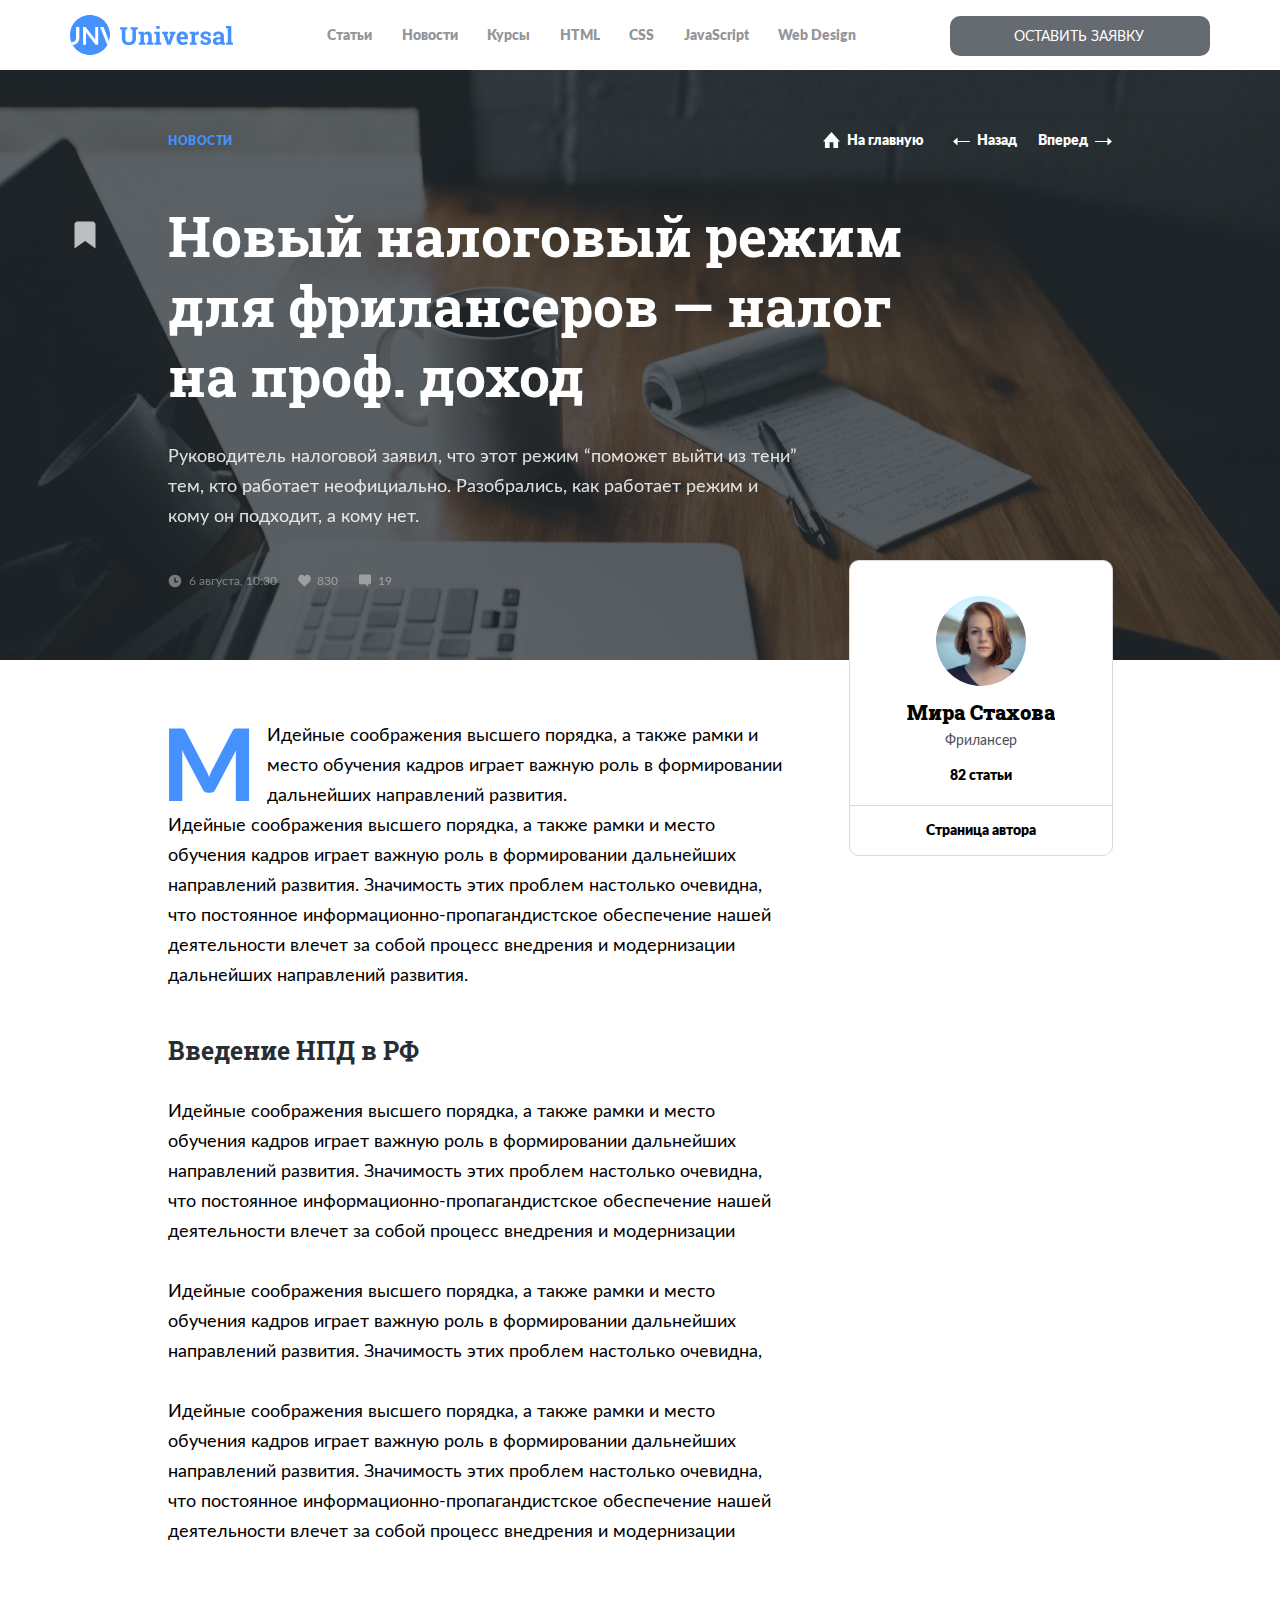
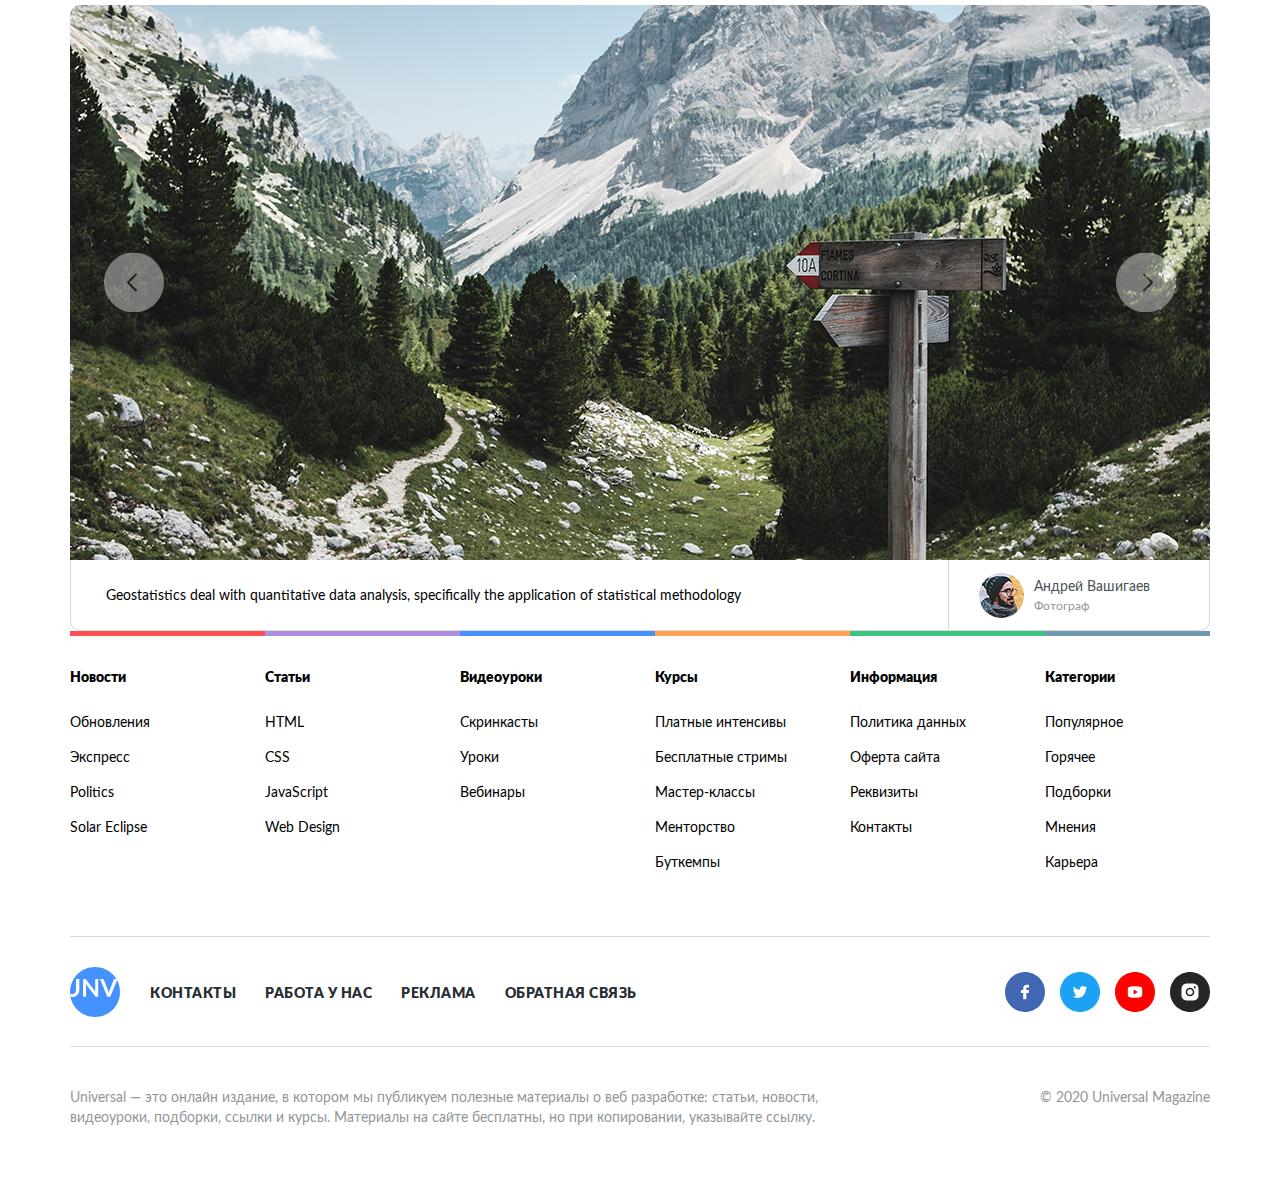
==== commit b185919b: "create: section article (main, article, slider)" ====
--- a/article.html
+++ b/article.html
@@ -58,83 +58,9 @@
     <section class="news">
       <div class="container">
         <div class="news__content">
-          <div class="news__top-wrapper">
-            <span class="tag tag--new news__tag">Новости</span>
-            <div class="news__navigation navigation">
-              <div class="navigation__to-main">
-                <img class="navigation__icon navigation__icon--padding" src="img/Home.svg" alt="Иконка: На главную">
-                <a href="index.html" class="navigation__name">На главную</a>
-              </div>
-              <!-- /.navigation__to-main -->
-              <div class="navigation__to-back">
-                <img class="navigation__icon" src="img/nav-arrow-back.svg" alt="Иконка: Назад">
-                <a href="#" class="navigation__name">Назад</a>
-              </div>
-              <!-- /.navigation__to-back -->
-              <div class="navigation__forward">
-                <a href="#" class="navigation__name">Вперед</a>
-                <img class="navigation__icon" src="img/nav-arrow.svg" alt="Иконка: Вперед">
-              </div>
-              <!-- /.navigation__forward -->
-            </div>
-            <!-- /.news__navigation -->
-          </div>
-          <!-- /.news__top-wrapper -->
-          <h1 class="title title--super-large_light news__title">
-            Новый налоговый режим для фрилансеров — налог на проф. доход
-          </h1>
-          <p class="news__text">
-            Руководитель налоговой заявил, что этот режим “поможет выйти из тени” тем, 
-            кто работает неофициально. Разобрались, как работает режим и кому он подходит, а кому нет.
-          </p>
-          
-          <div class="news__wrapper-info">
-            <div class="date date-group news__date-group date--light">
-              <img
-                src="img/clock.svg"
-                alt="Иконка: время"
-                class="date-group__icon"
-              />
-              <span class="date-group__name">6 августа, 10:30</span>
-            </div>
-            <!-- /.date-group -->
-            <div class="like-group news__like-group">
-              <img
-                src="img/like-light.svg"
-                alt="Иконка: лайк"
-                class="like-group__icon like-group__icon--light"
-              />
-              <span
-                class="
-                  like-group__number like-group__number--light
-                  content__like-number
-                "
-                >830</span
-              >
-            </div>
-            <!-- /.like-group -->
-            <div class="message-group">
-              <img
-                src="img/message-light.svg"
-                alt="Иконка: комментарии"
-                class="message-group__icon message-group__icon--light"
-              />
-              <span
-                class="
-                  message-group__number message-group__number--light
-                  content__message-number
-                "
-                >19</span
-              >
-            </div>
-            <!-- /.message-group -->
-          </div>
-          <!-- /.news__wrapper-info -->
-        </div>
-        <!-- /.news__content -->
-        <div class="news__bookmark-wrapper">
+          <div class="news__bookmark-wrapper">
             <svg
-              class="jquery"
+              class="jquery news__bookmark"
               width="30"
               height="30"
               viewBox="0 0 20 20"
@@ -150,10 +76,188 @@
               />
             </svg>
           </div>
+          <!-- ./news__bookmark-wrapper -->
+          <div class="news__top-wrapper">
+            <span class="tag tag--new news__tag">Новости</span>
+            <div class="news__navigation navigation">
+              <a href="index.html" class="navigation__to-main">
+                <img class="navigation__icon navigation__icon--padding" src="img/Home.svg" alt="Иконка: На главную">
+                <span class="navigation__name">На главную</span>
+              </a>
+              <!-- /.navigation__to-main -->
+              <a href="#" class="navigation__to-back">
+                <img class="navigation__icon" src="img/nav-arrow-back.svg" alt="Иконка: Назад">
+                <span class="navigation__name">Назад</span>
+              </a>
+              <!-- /.navigation__to-back -->
+              <a href="#" class="navigation__forward">
+                <span class="navigation__name">Вперед</span>
+                <img class="navigation__icon" src="img/nav-arrow.svg" alt="Иконка: Вперед">
+              </a>
+              <!-- /.navigation__forward -->
+            </div>
+            <!-- /.news__navigation -->
+          </div>
+          <!-- /.news__top-wrapper -->
+          <h1 class="title title--super-large_light news__title">
+            Новый налоговый режим для фрилансеров — налог на проф. доход
+          </h1>
+          <p class="news__text">
+            Руководитель налоговой заявил, что этот режим “поможет выйти из тени” тем, 
+            кто работает неофициально. Разобрались, как работает режим и кому он подходит, а кому нет.
+          </p>
+          
+          <div class="news__wrapper-info">
+            <div class="date date-group news__date-group date--light">
+              <img
+                src="img/clock.svg"
+                alt="Иконка: время"
+                class="date-group__icon"
+              />
+              <span class="date-group__name">6 августа, 10:30</span>
+            </div>
+            <!-- /.date-group -->
+            <div class="like-group news__like-group">
+              <img
+                src="img/like-light.svg"
+                alt="Иконка: лайк"
+                class="like-group__icon like-group__icon--light"
+              />
+              <span
+                class="
+                  like-group__number like-group__number--light
+                  news__like-number
+                "
+                >830</span
+              >
+            </div>
+            <!-- /.like-group -->
+            <div class="message-group">
+              <img
+                src="img/message-light.svg"
+                alt="Иконка: комментарии"
+                class="message-group__icon message-group__icon--light"
+              />
+              <span
+                class="
+                  message-group__number message-group__number--light
+                  news__message-number
+                "
+                >19</span
+              >
+            </div>
+            <!-- /.message-group -->
+          </div>
+          <!-- /.news__wrapper-info -->
+        </div>
+        <!-- /.news__content -->
+
+
       </div>
       <!-- /.container -->
     </section>
     <!-- /.news -->
+
+    <section class="article">
+      <div class="container">
+        <div class="article-wrapper">
+
+          <div class="article__card-author">
+            <div class="article__card-wrapper">
+              <img src="img/mira.png" alt="Мира Стахова" class="article__author-image">
+              <strong class="article__author">Мира Стахова</strong>
+              <span class="article__position">Фрилансер</span>
+              <span class="article__num-of-article">82 статьи</span>
+            </div>
+            <!-- /.article__card-wrapper -->
+            <a href="#" class="article__page-of-author">Страница автора</a>
+
+          </div>
+          <!-- /.article__card-author -->
+
+          <div class="article__block article__block-foreword">
+              <div class="article__letter-wrapper">
+                <img src="img/m.svg" alt="М">
+              </div>
+              <p class="article__paragraph">
+                Идейные соображения высшего порядка, а также рамки и место обучения кадров играет важную роль в формировании дальнейших направлений развития.<br>
+                Идейные соображения высшего порядка, а также рамки и место обучения кадров играет важную роль в формировании дальнейших направлений развития. Значимость этих проблем настолько очевидна, что&nbsp;постоянное информационно-пропагандистское обеспечение нашей деятельности влечет за собой процесс внедрения и модернизации дальнейших направлений развития.
+              </p>
+          </div>
+          <!-- /.article__block -->
+
+          <div class="article__block">
+            <h2 class="title title--big_black article__title">Введение НПД в РФ</h2>
+            <p class="article__paragraph">
+              Идейные соображения высшего порядка, а также рамки и место обучения кадров играет важную роль в формировании дальнейших направлений развития. Значимость этих проблем настолько очевидна, что&nbsp;постоянное информационно-пропагандистское обеспечение нашей деятельности влечет за собой процесс внедрения и модернизации 
+            </p>
+            <p class="article__paragraph">
+              Идейные соображения высшего порядка, а также рамки и место обучения кадров играет важную роль в формировании дальнейших направлений развития. Значимость этих проблем настолько очевидна, 
+            </p>
+            <p class="article__paragraph">
+              Идейные соображения высшего порядка, а также рамки и место обучения кадров играет важную роль в формировании дальнейших направлений развития. Значимость этих проблем настолько очевидна, что&nbsp;постоянное информационно-пропагандистское обеспечение нашей деятельности влечет за собой процесс внедрения и модернизации 
+            </p>
+          </div>
+          <!-- /.article__block -->
+        </div>
+        <!-- /.article-wrapper -->
+
+        <div class="swiper-container article__swiper-container">
+          <!-- Additional required wrapper -->
+          <div class="swiper-wrapper">
+            <!-- Slides -->
+            <div class="swiper-slide">
+              <img src="img/slider-article-1.png" alt="Слайд 1" class="article__slider-image">
+            </div>
+            <div class="swiper-slide">
+              <img src="img/slider-article-2.webp" alt="Слайд 2" class="article__slider-image">
+            </div>
+            <div class="swiper-slide">
+              <img src="img/slider-article-3.webp" alt="Слайд 3" class="article__slider-image">
+            </div> 
+            <div class="swiper-slide">
+              <img src="img/slider-article-4.webp" alt="Слайд 4" class="article__slider-image">
+            </div> 
+          </div>
+          <!-- /.swiper-wrapper -->
+
+          <!-- If we need navigation buttons -->
+          <button class="article__button-slider article__button-slider--prev">
+            <img src="img/slider-prev-arrow.svg" alt="">
+          </button>
+          <button class="article__button-slider article__button-slider--next">
+            <img src="img/slider-next-arrow.svg" alt="">
+          </button>
+
+        </div>
+        <!-- /.swiper-container -->
+        <div class="swiper-footer">
+          <div class="swiper-footer__text-wrapper">
+            <span class="text swiper-footer__text">
+              Geostatistics deal with quantitative data analysis, specifically the application of statistical methodology
+            </span>
+          </div>
+          <!-- /.swiper-footer__text-wrapper -->
+
+          <div class="swiper-footer__author">
+            <img
+              src="img/Andrey.png"
+              alt="Разработчик: Андрей Вашигаев"
+              class="swiper-footer__avatar"
+            />
+            <div class="swiper-footer__author-group">
+              <span class="author__name swiper-footer__name">Андрей Вашигаев</span>
+              <span class="author__position swiper-footer__position">Фотограф</span>
+            </div>
+          </div>
+          <!-- /.swiper-footer__author -->
+        </div>
+        <!-- /.swiper-footer -->
+
+      </div>
+      <!-- /.container -->
+    </section>
+    <!-- /.article -->
 
     <footer class="footer" id="footer">
       <div class="container">
--- a/css/style.css
+++ b/css/style.css
@@ -1 +1 @@
-/*! normalize.css v8.0.1 | MIT License | github.com/necolas/normalize.css */html{line-height:1.15;-webkit-text-size-adjust:100%}body{margin:0}main{display:block}h1{font-size:2em;margin:.67em 0}hr{box-sizing:content-box;height:0;overflow:visible}pre{font-family:monospace,monospace;font-size:1em}a{background-color:transparent}abbr[title]{border-bottom:none;text-decoration:underline;-webkit-text-decoration:underline dotted;text-decoration:underline dotted}b,strong{font-weight:bolder}code,kbd,samp{font-family:monospace,monospace;font-size:1em}small{font-size:80%}sub,sup{font-size:75%;line-height:0;position:relative;vertical-align:baseline}sub{bottom:-0.25em}sup{top:-0.5em}img{border-style:none}button,input,optgroup,select,textarea{font-family:inherit;font-size:100%;line-height:1.15;margin:0}button,input{overflow:visible}button,select{text-transform:none}button,[type=button],[type=reset],[type=submit]{-webkit-appearance:button}button::-moz-focus-inner,[type=button]::-moz-focus-inner,[type=reset]::-moz-focus-inner,[type=submit]::-moz-focus-inner{border-style:none;padding:0}button:-moz-focusring,[type=button]:-moz-focusring,[type=reset]:-moz-focusring,[type=submit]:-moz-focusring{outline:1px dotted ButtonText}fieldset{padding:.35em .75em .625em}legend{box-sizing:border-box;color:inherit;display:table;max-width:100%;padding:0;white-space:normal}progress{vertical-align:baseline}textarea{overflow:auto}[type=checkbox],[type=radio]{box-sizing:border-box;padding:0}[type=number]::-webkit-inner-spin-button,[type=number]::-webkit-outer-spin-button{height:auto}[type=search]{-webkit-appearance:textfield;outline-offset:-2px}[type=search]::-webkit-search-decoration{-webkit-appearance:none}::-webkit-file-upload-button{-webkit-appearance:button;font:inherit}details{display:block}summary{display:list-item}template{display:none}[hidden]{display:none}*{box-sizing:border-box}body{background-color:#e5e5e5}@font-face{font-family:"Lato",sans;src:url("../fonts/Lato-Bold.woff2") format("woff2"),url("../fonts/Lato-Bold.woff") format("woff");font-weight:bold;font-style:normal}@font-face{font-family:"Lato";src:url("../fonts/Lato-Regular.woff2") format("woff2"),url("../fonts/Lato-Regular.woff") format("woff");font-weight:normal;font-style:normal}@font-face{font-family:"Lato";src:url("../fonts/Lato-Black.woff2") format("woff2"),url("../fonts/Lato-Black.woff") format("woff");font-weight:900;font-style:normal}.container{max-width:1140px;margin:auto}img{height:100%;max-width:100%}.button{color:#fff;border-radius:20px;background-color:#4592ff;border:none;cursor:pointer}a{text-decoration:none;color:inherit}.title{margin:0;font-family:"Roboto Slab",sans;font-style:normal;font-weight:bold}.title--small_black{font-size:16px;line-height:25px;color:#262d33}.title--small_light{font-size:16px;line-height:25px;color:#fff}.title--medium_black{font-size:20px;line-height:25px;color:#262d33}.title--big_black{font-size:25px;line-height:30px;color:#262d33}.title--large_light{font-size:40px;line-height:50px;color:#fff}.title--super-large_light{font-size:55px;line-height:70px;color:#fff}.text{margin:0;font-family:"Lato",sans-serif;font-style:normal;font-weight:normal;font-size:14px;line-height:20px}.tag{font-family:Lato;font-style:normal;font-weight:900;font-size:12px;line-height:15px;letter-spacing:.5px;text-transform:uppercase}.tag--css{color:#3dc47e}.tag--javascript{color:#4592ff}.tag--html{color:#ac8ee3}.tag--web{color:#ffa34d}.tag--web_light{color:#e7d9ff}.tag--article{color:#6e99ae}.tag--new{color:#4592ff}.tag--opinion{color:#3bbdc4}.tag--hot{color:#ff4f52}.tag--compilations{color:#ac8ee3}.tag--career{color:#6e99ae}.message-group{display:flex}.message-group__icon{width:14.5px;height:13px}.message-group__icon--light{opacity:.4}.message-group__number{margin-left:5.75px;display:block;font-family:Lato;font-style:normal;font-weight:normal;font-size:12px;line-height:15px;color:#939699}.message-group__number--light{opacity:.4;color:#fff}.like-group{display:flex}.like-group__icon{width:15px;height:13px}.like-group__icon--light{opacity:.4}.like-group__number{margin-left:5.12px;font-family:Lato;font-style:normal;font-weight:normal;font-size:12px;line-height:15px;color:#939699}.like-group__number--light{opacity:.4;color:#fff}.date{font-family:Lato;font-style:normal;font-weight:normal;font-size:12px;line-height:15px;color:#939699}.date-group{display:flex;margin-right:20px}.date-group__icon{width:13.5px;height:13.5px;margin-right:7px;margin-bottom:2px}.date--light{opacity:.4;color:#fff}.header{padding:15px 0;background-color:#262d33;font-family:"Lato",sans;font-style:normal;font-size:14px;line-height:20px}.header--light_theme{background-color:#fff;padding-bottom:9px}.header-wrapper{display:flex;flex-wrap:wrap;justify-content:space-between;align-items:center}.header__link{max-width:101px;max-height:40px;text-align:center;overflow:hidden;font-weight:900;color:#fff;font-size:14px;line-height:20px;font-weight:900}.header__link--mobile_visible{display:none}.header__link--dark{color:#939699}.header__background-menu{display:flex;justify-content:center;background-color:#262d33}.header__background-menu--light{background-color:#fff}.header .menu-wrapper{margin-top:6px;margin-bottom:0;padding-left:0;display:flex;justify-content:space-between;width:540px}.header .menu-wrapper--light{margin-top:-4px;width:529px}.header__button{max-width:292px;max-height:58px;overflow:hidden;font-weight:normal;margin-top:-4px;padding:13px 66px 11px 64px;border:none;border-radius:10px;background-color:#656b70;color:#fff;text-transform:uppercase}.header__button-menu{display:none}.main__background{position:relative;background-color:#262d33;height:469px}.main__card{display:flex;width:1140px;top:25px;right:50%;transform:translateX(50%);position:absolute;border-radius:10px;overflow:hidden}.main__tag{display:block;max-height:15px;max-width:450px;overflow:hidden;text-transform:uppercase;margin-bottom:8px}.main__tag--margin{margin-bottom:21px}.main__text{margin:0;padding:0;max-height:40px;overflow:auto;font-weight:normal;font-size:14px;line-height:20px}.main__tabs{margin:0;padding:0;font-family:"Lato",sans-serif;font-style:normal;list-style-type:none;background-color:#fff;z-index:20}.main__recommendation{max-width:263px;height:59px;overflow:auto;padding:20px 25px 19px 25px;display:block;font-weight:900;font-size:14px;line-height:20px;text-transform:uppercase;letter-spacing:.5px}.main__tab{width:263px;height:99px;padding:17px 25px 17px 25px;text-decoration:none;cursor:pointer}.main__tab--active{background-color:#f5f5f5}.main__tab--last{height:110px}.main__link{color:#4b5157;display:block}.main__delimiter{background-color:#d9dadb;width:100%;height:1px}.main__tabs-content{margin:0;padding:0;width:877px;height:570px}.main__list{margin:0;padding:0;list-style:none;height:100%}.main__element{display:none}.main__element--active{display:block;position:relative}.main__element::after{content:"";position:absolute;width:100%;height:100%;top:0;left:0;right:0;bottom:0;background:linear-gradient(0deg, rgba(64, 48, 61, 0.35), rgba(64, 48, 61, 0.35));z-index:12}.main__info-1,.main__info-2,.main__info-3,.main__info-4,.main__info-5{position:absolute;top:55px;left:55px;z-index:13}.main__image{height:570px;width:877px;-o-object-fit:cover;object-fit:cover}.main__avatar{border-radius:50%;-o-object-fit:cover;object-fit:cover;width:45px;height:45px}.main__author{display:flex;flex-wrap:wrap;margin-bottom:145px}.main__author-group{max-width:180px;margin-top:-1px;margin-bottom:-1 px}.main__avatar{margin-right:10px}.main__title{max-width:779px;height:101px;overflow:auto;margin:0 0 48px 0;color:#fff;font-family:"Roboto Slab",sans;font-style:normal;font-weight:bold;font-size:40px;line-height:50px}.main__button{max-width:205px;max-height:56px;overflow:hidden;padding:10px 22px 10px 20px;font-family:Lato;font-style:normal;font-weight:900;font-size:14px;line-height:20px}.main__arrow{margin-left:5px;width:15px;height:7px}.author-group{display:flex;flex-direction:column;justify-content:center;font-family:Lato;font-style:normal;font-weight:normal;color:#fff}.author__name{overflow:auto;max-height:40px;font-size:14px;line-height:20px}.author__position{overflow:hidden;max-height:16px;opacity:.4;font-size:12px;line-height:15px}.lifehacks{padding-top:154px;padding-bottom:30px}.lifehacks-wrapper{display:flex;justify-content:space-between;background-color:#262d33;height:130px;border-radius:10px;color:#fff}.lifehacks__card{padding-left:25px;display:flex;align-items:center;justify-content:space-between;max-width:284px}.lifehacks__text{width:154px;max-height:80px;overflow:auto;margin:0;font-family:Lato;font-style:normal;font-weight:900;font-size:14px;line-height:20px}.lifehacks__image{margin-top:-3px;width:65px;height:65px;-o-object-fit:cover;object-fit:cover;margin-left:15px}.main-card{grid-column:1/3;grid-row:1/3;cursor:pointer}.popular-card{grid-column:3/4;grid-row:1/2;cursor:pointer}.checklist-card{grid-column:4/5;grid-row:1}.photo-card{grid-column:1/2;grid-row:3/4;cursor:pointer}.card-1{grid-column:2/3;grid-row:3;cursor:pointer}.card-2{grid-column:3/4;grid-row:3;cursor:pointer}.card-3{grid-column:2/3;grid-row:4;cursor:pointer}.card-4{grid-column:3/4;grid-row:4;cursor:pointer}.tags-card{grid-column:4/5;grid-row:2/3}.social-network-card{grid-column:4/5;grid-row:4}.content{padding-bottom:62px}.content-wrapper{display:grid;grid-template-columns:repeat(4, 1fr);grid-auto-rows:170px;-moz-column-gap:29px;column-gap:29px;row-gap:30px}.content__main-card{width:555px;padding-top:15px;display:flex;flex-wrap:wrap;background-color:#fff;border-radius:10px}.content__main-info{padding:22px 0 0 35px}.content__main-tag{display:block;max-width:218px;height:15px;overflow:auto}.content__main-title{height:91px;margin-bottom:25px;margin-top:20px;width:228px;overflow:auto}.content__main-text{height:81px;overflow:auto;margin-top:-2px;width:228px}.content__main-image-wrapper{-o-object-fit:cover;object-fit:cover;width:292px;height:299px}.content__main-delimiter{width:100%;height:1px;background-color:#d9dadb}.content__main-footer{width:555px;padding:14px 35px 12px 35px;display:flex;align-items:center}.content__main-footer-text{max-height:20px;flex-grow:1;overflow:auto;margin-left:4px}.content__main-author-group{display:flex;align-items:center}.content__main-avatar{width:30px;height:30px;border-radius:50%}.content__main-name{width:100px;max-height:20px;overflow:auto;margin-left:10px;font-family:Lato;font-style:normal;font-weight:900;font-size:14px;line-height:20px}.content__popular-card{width:263px;height:370px;padding:19px 20px 24px 25px;position:relative;border-radius:10px;overflow:hidden}.content__popular-card::before{content:"";position:absolute;top:0;right:0;left:0;bottom:0;background:linear-gradient(0deg, rgba(64, 48, 61, 0.35), rgba(64, 48, 61, 0.35));z-index:-1}.content__popular-mark{display:block;width:92px;height:25px;background-color:#3dc47e;color:#fff;border-radius:3px;text-align:center;padding:7px 3px 7px;font-family:Lato;font-style:normal;font-weight:normal;font-size:12px;line-height:15px;margin-bottom:117px;overflow:hidden}.content__popular-tag{display:block;width:195px;height:15px;overflow:auto}.content__popular-title{margin-top:23px;margin-bottom:27px;height:75px;overflow:auto;letter-spacing:.5px;text-transform:uppercase}.content__popular-image{position:absolute;top:0;right:0;left:0;bottom:0;z-index:-2;width:263px;height:370px;-o-object-fit:cover;object-fit:cover}.content__popular-footer{display:flex;flex-wrap:wrap;align-items:center}.content__popular-footer-avatar{width:45px;height:45px;border-radius:50%;overflow:hidden}.content__popular-footer-name{width:100%;overflow:auto;height:20px;margin-top:-4px;margin-bottom:2px;color:#fff;opacity:.85;width:153x}.content__popular-footer-info{margin-left:10px;margin-top:4px;width:157px;display:flex;flex-wrap:wrap;justify-content:space-between}.content__popular-footer-date{margin-left:-1px;max-width:74px;overflow:auto;height:16px}.content__checklist-card{width:263px;height:170px;border-radius:10px;background-color:#3bbdc4}.content__checklist-title{height:50px;overflow:auto;max-width:216px}.content__checklist-top{display:flex;justify-content:flex-end;position:relative;padding:24px 22px 28px 25px;width:100%}.content__checklist-info{position:absolute;top:25px;left:25px}.content__checklist-weight{color:#c1f4f5;margin-top:11px;max-width:150px;height:20px;overflow:auto}.content__checklist-image-wrapper{width:56px;height:72px}.content__checklist-bottom{display:flex;justify-content:center;align-items:center;border-top:1px solid #96e2e3;cursor:pointer;height:47px}.content__checklist-download{width:20px;height:20px}.content__checklist-link{max-width:165px;height:20px;overflow:auto;font-weight:900;color:#fff;margin-left:11px}.content__photo-card{width:263px;height:370px;background-color:#fff;border-radius:10px;overflow:hidden}.content__photo-wrapper{width:263px;height:275px}.content__photo-image{width:100%;-o-object-fit:cover;object-fit:cover}.content__photo-title{padding:15px 51px 30px 25px;max-height:145px;overflow:auto}.content__card{width:263px;height:170px;padding:26px 25px 30px 25px;background-color:#fff;border-radius:10px}.content__card-title{width:213px;height:25px;overflow:auto;margin-bottom:5px}.content__card-text{margin-bottom:10px;width:213px;height:60px;overflow:auto}.content__card-date{display:block;height:15px;max-width:213px;overflow:auto}.content__tags-card{width:263px;height:370px;background-color:#fff;border-radius:10px;overflow:auto}.content__tags-title{padding:21px 25px 19px 25px;height:60px;overflow:auto;font-weight:900;letter-spacing:.5px;text-transform:uppercase}.content__tags-delimiter{width:100%;height:1px;background-color:#d9dadb}.content__tags-wrapper{display:flex;flex-wrap:wrap;padding:25px 4px 0 25px}.content__tags-tag{max-width:208px;height:30px;overflow:auto;padding:4px 15px;margin-right:10px;margin-bottom:15px;border-radius:5px;border:1px solid #d9dadb;color:#262d33;font-weight:900;cursor:pointer}.content__social-network-card{display:flex;flex-wrap:wrap;justify-content:space-between;width:263px;height:170px;padding:31px 35px 40px 39px;background-color:#fff;border-radius:10px}.content__social-network-title{max-width:190px;height:25px;overflow:auto;margin-bottom:25px;flex-basis:100%;text-align:center}.content__social-network-wrapper{width:50px;height:50px;cursor:pointer}.content__social-network-wrapper-icon{display:flex;justify-content:space-between;width:190px}.content__message-number,.content__like-number{max-width:21px;height:16px;overflow:auto}.money{position:relative;padding:50px 0 55px 0;background-image:url(../img/money.jpg);background-repeat:no-repeat;background-position:center;background-size:cover}.money:before{content:"";position:absolute;top:0;left:0;right:0;bottom:0;background:rgba(64,48,61,.35)}.money-wrapper{position:relative;max-width:946px;margin:auto;text-align:center}.money__title{margin-bottom:24px;height:101px;overflow:auto}.money__button{padding:10px 22px 10px 22px;font-family:Lato;font-style:normal;font-weight:900;font-size:14px;line-height:20px;max-width:300px;max-height:40px;overflow:hidden}.money__arrow{margin-left:5px;width:15px;height:7px}.articles{padding-top:60px;padding-bottom:60px}.articles-wrapper{display:grid;grid-template-columns:repeat 2,1fr;grid-template-rows:770px,700px;-moz-column-gap:29px;column-gap:29px}.articles__main{grid-column:1;grid-row:span 2;border-radius:10px;overflow:hidden;background-color:#fff}.articles__card{display:flex;padding:25px 25px 24px 25px}.articles__delimiter{width:798px;height:1px;background-color:#d9dadb;margin-left:25px}.articles__info{display:flex;flex-direction:column;position:relative}.articles__tag{display:block;margin-top:4px;width:267px;height:15px;margin-bottom:15px;overflow:auto}.articles__bookmark-wrapper{position:absolute;top:0;right:0;width:20px;height:20px;cursor:pointer}.articles__image{-o-object-fit:cover;object-fit:cover;width:100%}.articles__image-wrapper{flex-shrink:0;margin-right:25px;width:336px;height:195px}.articles__title{width:437px;max-height:50px;margin-bottom:11px;overflow:auto}.articles__text{width:437px;height:60px;flex-grow:1;margin-bottom:20px;overflow:auto}.articles__rating{display:flex;margin-bottom:5px}.articles__date{margin-right:11px;max-width:68px;overflow:auto;height:15px}.articles__message-number{margin-right:11.12px;max-width:60px;height:15px;overflow:auto}.articles__like-number{max-width:60px;height:15px;overflow:auto}.articles__recent{grid-column:2;grid-row:1;background-color:#fff;border-radius:10px;overflow:hidden}.articles__recent-card{position:relative;display:flex;padding:18px 25px 16px 25px;cursor:pointer}.articles__recent-bc-number{position:absolute;top:22px;right:25px;width:41px;height:50px;opacity:.8}.articles__recent-delimiter{width:213px;height:1px;margin-left:25px;background-color:#d9dadb}.articles__recent-wrapper{flex-shrink:0;margin-right:10px;width:60px;height:60px}.articles__recent-image{-o-object-fit:cover;object-fit:cover}.articles__recent-title{width:263px;padding:20px 10px 17px 26px;height:59px;overflow:auto;border-bottom:1px solid #d9dadb;text-transform:uppercase;font-weight:900;letter-spacing:.5px}.articles__recent-readmore{padding:10px;display:flex;justify-content:center;align-items:center;height:45px;overflow:auto;width:245px;margin-left:9px;border-top:1px solid #d9dadb;font-weight:900;cursor:pointer}.articles__recent-name{width:143px;height:40px;overflow:auto;margin-bottom:5px}.articles__recent-time{display:block;width:143px;height:15px;overflow:auto}path.active{fill:#ff4f52}.hints{padding-top:60px;padding-bottom:60px;background-color:#262d33}.hints-wrapper{display:grid;grid-template-columns:repeat 3,1fr;grid-auto-rows:-webkit-min-content;grid-auto-rows:min-content;grid-gap:30px}.hints__card-slider{grid-column:1/2;grid-row:1/3}.hints__card-career{grid-column:2/4;grid-row:1}.hints__card-1{grid-column:2;grid-row:2}.hints__card-2{grid-column:3;grid-row:2}.hints__slider-image{-o-object-fit:cover;object-fit:cover}.hints__swiper-container{width:555px;height:570px;position:relative}.hints__swiper-container::before{content:"";position:absolute;top:0;left:0;right:0;bottom:0;width:100%;height:100%;background:rgba(64,48,61,.35);z-index:2}.hints__swiper-wrapper{position:relative}.hints__card{background-color:#fff;width:263px;height:170px;padding:26px 25px 30px 25px;border-radius:10px}.hints__card-title{width:213px;height:25px;overflow:auto;margin-bottom:5px}.hints__card-text{margin-bottom:10px;width:213px;height:60px;overflow:auto}.hints__card-date{display:block;height:15px;max-width:213px;overflow:auto}.hints__card-slider{width:555px;height:570px;position:relative;border-radius:10px;overflow:hidden}.hints__card-slider-mark{padding:5px 12px;max-width:255px;max-height:40px;overflow:auto;position:absolute;top:18px;left:18.5px;z-index:5;color:#fff;background-color:#3dc47e;font-family:Lato;font-style:normal;font-weight:normal;font-size:12px;line-height:15px;border-radius:3px}.hints__card-slider-info{padding:50px 50px 0 50px;position:absolute;top:0;left:0;right:0;z-index:3;display:flex;align-items:center;flex-direction:column}.hints__card-slider-avatar{margin-bottom:9px;border-radius:50%;-o-object-fit:cover;object-fit:cover;width:45px;height:45px}.hints__card-slider-name{margin-bottom:2px;display:block;font-family:Lato;font-style:normal;font-weight:normal;font-size:14px;line-height:20px;opacity:.85;color:#fff;height:21px;max-width:166px;overflow:auto}.hints__card-slider-position{margin-left:2px;margin-bottom:29px;font-family:Lato;font-style:normal;font-weight:normal;font-size:12px;line-height:15px;opacity:.4;color:#fff;height:16px;max-width:166px;overflow:auto}.hints__card-slider-title{width:455px;height:154px;margin-bottom:40px;overflow:auto;text-align:center}.hints__card-slider-button{max-width:280px;max-height:40px;overflow:hidden;display:flex;padding:10px 20px;font-family:Lato;font-style:normal;font-weight:900;font-size:14px;line-height:20px;cursor:pointer}.hints__card-slider-button-image{margin-right:7px;width:21px;height:18px}.hints__card-slider-button-number{margin-left:8px;font-weight:normal;color:#c5e4fc}.hints__card-career-wrapper{position:relative;background-color:#b4d1e0;width:555px;height:370px;overflow:hidden;border-radius:10px}.hints__card-career-image{-o-object-fit:cover;object-fit:cover}.hints__card-career-info{position:absolute;padding:35px 0 50px 35px;top:0;left:0}.hints__card-career-tag{display:block;margin-bottom:21px;width:213px;height:15px;overflow:auto}.hints__card-career-title{margin-bottom:15px;width:213px;height:91px;overflow:auto}.hints__card-career-text{width:213px;height:61px;overflow:auto;margin-bottom:43px}.hints__card-career-button{margin-left:2px;max-width:205px;max-height:56px;overflow:hidden;padding:10px 22px 10px 20px;font-family:Lato;font-style:normal;font-weight:900;font-size:14px;line-height:20px;cursor:pointer}.hints__card-career-arrow{margin-left:5px;width:15px;height:7px}.subscribe{background-color:#fff}.subscribe-wrapper{padding-top:62px;padding-bottom:69px;margin:auto;width:750px;display:flex;flex-wrap:wrap;justify-content:center}.subscribe__title{margin-top:0;margin-left:35px;margin-bottom:22px;height:51px;overflow:auto;flex-basis:100%;font-size:40px;line-height:50px;color:#262d33;font-family:"Roboto Slab",sans;font-style:normal;font-weight:bold}.subscribe__input{width:313px;height:40px;padding-right:13px;padding-left:13px;border:1px solid #d9dadb;border-radius:5px;margin-right:5px;outline:none}.subscribe__input::-moz-placeholder{font-family:Lato;font-style:normal;font-weight:normal;font-size:14px;line-height:20px;color:#939699}.subscribe__input:-ms-input-placeholder{font-family:Lato;font-style:normal;font-weight:normal;font-size:14px;line-height:20px;color:#939699}.subscribe__input::placeholder{font-family:Lato;font-style:normal;font-weight:normal;font-size:14px;line-height:20px;color:#939699}.subscribe__button{padding:11px 25px 9px;max-width:186px;height:40px;font-family:Lato;font-style:normal;font-weight:900;font-size:14px;line-height:20px;overflow:auto}.footer{background-color:#fff}.footer-card-wrapper{display:grid;grid-template-columns:1fr 1fr 1fr 1fr 1fr 165px;grid-auto-rows:-webkit-min-content;grid-auto-rows:min-content}.footer__news{grid-column:1/2}.footer__articles{grid-column:2/3}.footer__video-lessons{grid-column:3/4}.footer__courses{grid-column:4/5}.footer__information{grid-column:5/6}.footer__categories{grid-column:6/7}.footer__card{display:flex;flex-wrap:wrap;flex-direction:column}.footer__line{width:100%;height:5px;margin-bottom:32px}.footer__line--news{background-color:#ff4f52}.footer__line--articles{background-color:#ac8ee3}.footer__line--video-lessons{background-color:#4592ff}.footer__line--courses{background-color:#ffa34d}.footer__line--information{background-color:#3dc47e}.footer__line--categories{background-color:#6e99ae;width:165px}.footer__title{width:165px;height:20px;margin-bottom:25px;font-weight:bold;overflow:auto}.footer__text{width:165px;height:20px;margin-bottom:15px;overflow:auto}.footer__delimiter-up{width:100%;height:1px;background-color:#d9dadb;margin-top:48px}.footer__delimiter-down{width:100%;height:1px;background-color:#d9dadb}.footer__logo{width:50px;height:50px}.footer-info-wrapper{display:flex;flex-wrap:wrap;align-items:center;padding-top:30px;padding-bottom:25px}.footer__info{display:flex;flex-grow:1;margin-left:30px}.footer__info-link{cursor:pointer}.footer__link{display:block;max-width:150px;height:20px;overflow:auto;margin-right:29px;font-family:Lato;font-style:normal;font-weight:900;font-size:14px;line-height:20px;letter-spacing:.5px;color:#262d33;text-transform:uppercase;cursor:pointer}.footer__social-networks{display:flex}.footer__social-network-wrapper{display:block;margin-left:15px;margin-bottom:3px;width:40px;height:40px}.footer__social-network-image{width:40px;height:40px}.footer__footnote{display:flex;justify-content:space-between;padding-top:41px;padding-bottom:55px}.footer__description{color:#939699;width:750px;height:40px;overflow:auto}.footer__copyrigh{display:block;width:189px;text-align:end;height:22px;overflow:auto;color:#939699}.modal__overlay{position:fixed;top:0;left:0;right:0;bottom:0;z-index:100;visibility:hidden;opacity:0;transition:opacity .2s;background:rgba(40,47,54,.8)}.modal__overlay--visible{visibility:visible;opacity:1}.modal__dialog{position:fixed;overflow-y:auto;max-height:100%;top:50%;left:50%;padding:33px 88px;border-radius:10px;overflow:hidden;transform:translate(-50%, -50%);background-color:#fff;max-width:360px;padding:30px 35px 40px 35px;z-index:101;visibility:hidden;opacity:0;transition:opacity .2s}.modal__dialog--visible{visibility:visible;opacity:1}.modal__close{width:16px;height:16px;position:absolute;right:16px;top:17px;text-decoration:none;cursor:pointer}.modal__title{margin-bottom:25px;font-size:20px;line-height:25px}.modal__form{display:flex;flex-direction:column;flex-wrap:wrap}.modal__name{height:20px;overflow:auto;margin-bottom:5px;font-weight:900}.modal__select{padding:10px 40px 8px 15px;-webkit-appearance:none;-moz-appearance:none;appearance:none;background:url(../img/select.svg) no-repeat right center;outline:0;background-size:auto;background-position:right 13px top 50%,0 0}.modal__select:invalid:not(:focus){color:#939699}.modal__select:invalid:focus{color:#939699}.modal__select:focus option{color:initial}.modal__message{height:120px;resize:none}.modal__data-processing{display:flex;align-items:center;margin-bottom:30px;color:#4b5157}.modal__button{padding:10px 25px;width:123px;height:38px;overflow:auto}.input{padding:8px 15px;margin-bottom:15px;width:290px;min-height:40px;outline:none;border:1px solid #d9dadb;border-radius:5px;background-color:#fff;outline:none}.data-processing__checkbox{margin-right:10px;width:20px;height:20px}.news{background-image:url(../img/article-back.png);background-repeat:no-repeat;background-position:center;background-size:cover;position:relative}.news::before{content:"";position:absolute;top:0;left:0;right:0;bottom:0;background:rgba(38,45,51,.75)}.news__content{position:relative;padding:61px 98px 72px}.news__top-wrapper{margin-bottom:50px;display:flex;align-items:center;justify-content:space-between}.news__navigation{display:flex}.news__title{width:750px;height:220px;margin-bottom:21px;overflow:auto}.news__text{width:632px;height:90px;margin-bottom:42px;overflow:auto;font-family:Lato;font-style:normal;font-weight:normal;font-size:18px;line-height:30px;color:#fff;opacity:.85}.news__wrapper-info{display:flex;align-items:center}.news__like-group{margin-right:20px}.news__date-group{margin-right:20px}.news__bookmark-wrapper{width:30px;height:30px;position:absolute;top:150px}.navigation__to-main{display:flex;align-items:center;margin-right:30px}.navigation__icon{width:17px;height:19px;margin-right:7px}.navigation__icon:last-child{margin-right:0;margin-left:7px}.navigation__icon--padding{padding-bottom:3px}.navigation__name{height:20px;font-family:Lato;font-style:normal;font-weight:900;font-size:14px;line-height:20px;color:#fff}.navigation__to-back{display:flex;align-items:center;margin-right:21px}.navigation__forward{display:flex;align-items:center}@media(max-width: 1200px){.container{width:960px}.header{padding:20px 0}.header__logo{width:124px}.header__button{max-width:223px;max-height:55px;padding:13px 20px 10px 20px}.main__background{height:423px}.main__card{width:960px}.main__tabs-content,.main__image{width:737px;height:479px}.main__tab{padding:12px 18px;width:223px;height:83px}.main__tab--last{height:93px}.main__title{margin-bottom:22px;max-width:627px;height:81px;overflow:auto;font-size:30px;line-height:40px}.main__recommendation{max-width:223px;max-height:49px;padding:14px 12px 14px 12px;font-size:12px;line-height:20px}.main__text{max-height:30px;font-size:12px;line-height:15px}.menu-wrapper{margin-top:0}.author__name{max-height:20px}.author__position{max-height:15px}.lifehacks{padding-top:103px}.lifehacks__text{width:109px}.main-card{grid-column:1/3;grid-row:1/3}.popular-card{grid-column:1/2;grid-row:3/4}.checklist-card{grid-column:3/4;grid-row:1}.photo-card{grid-column:2/3;grid-row:4/5}.card-1{grid-column:2/3;grid-row:3}.card-2{grid-column:3/4;grid-row:4}.card-3{grid-column:1/2;grid-row:4}.card-4{grid-column:1/2;grid-row:5}.tags-card{grid-column:3/4;grid-row:2/4}.social-network-card{grid-column:3/4;grid-row:5}.content-wrapper{grid-template-columns:repeat(3, 1fr);-moz-column-gap:27px;column-gap:27px}.content__main-card{width:631px;justify-content:space-between}.content__main-footer{width:631px}.content__tags-tag:nth-child(7){order:-1}.content__checklist-card{width:302px}.content__checklist-title{width:255px}.content__tags-card{width:302px}.content__card{width:302px}.content__card-text,.content__card-title{width:252px}.content__popular-card{width:302px;height:170px}.content__popular-mark{margin-bottom:28px}.content__popular-title{height:52px;margin-top:10px;margin-bottom:0;font-size:15px}.content__popular-image{width:100%;height:170px}.content__popular-footer{display:none}.content__photo-card{width:302px}.content__photo-wrapper{width:100%}.content__social-network-card{width:302px;padding-right:56px;padding-left:56px}.articles-wrapper{-moz-column-gap:20px;column-gap:20px}.articles__image-wrapper{width:195px;margin-right:15px}.articles__delimiter{width:645px}.articles__recent-card{padding:18px 16px 16px 16px}.articles__recent-title{padding:20px 7px 17px 7px;text-align:center;width:243px}.articles__recent-delimiter{margin-left:16px}.hints-wrapper{grid-template-columns:repeat 2,1fr;grid-gap:26px}.hints__slider-image{width:467px}.hints__card{padding:25px;height:100%;width:220.5px}.hints__card-title{width:100%}.hints__card-text{width:100%;height:80px}.hints__card-slider{grid-column:1/2;grid-row:1/3}.hints__card-career{grid-column:2/4;grid-row:1}.hints__card-career-wrapper{width:467px;height:292px}.hints__card-career-info{padding:25px 0 25px 25px}.hints__card-career-title{font-size:24px}.hints__card-career-tag{margin-bottom:8px}.hints__card-career-text{margin-bottom:12px}.hints__card-1{grid-column:2/3;grid-row:2}.hints__card-2{grid-column:3/4;grid-row:2}.hints__card-slider{width:467px;height:500px}.hints__card-slider-title{width:366px;font-size:30px;line-height:40px}.hints__swiper-container{width:467px;height:500px}.footer__line--categories{width:140px}.footer__title{width:140px}.footer__text{width:140px}.footer-card-wrapper{grid-template-columns:1fr 1fr 1fr 1fr 1fr 140px}}@media(min-width: 992px){.header__link:hover{color:#74787ecb}.header__button:hover{background-color:#8f9599}.lifehacks__card:not(:last-child):after{content:"";margin-left:25px;display:flex;width:1px;height:75px;background-color:#4b5157}.lifehacks__card:last-child{margin-right:25px}.content__link:hover,.content__text:hover,.footer__link:hover,.footer__text:hover{color:#74787ecb}.content__social-network-wrapper:hover,.footer__social-network-wrapper:hover{opacity:.7}}@media(max-width: 992px){.container{width:722px}.header{padding:16px 0 9px 0}.header-wrapper{align-items:start}.header__logo{flex-basis:100%}.header__image-logo{width:124px}.header__button{max-width:173px;max-height:46px;margin-top:-2px;padding:10px 32px 10px 28px;font-size:12px}.menu-wrapper{margin-top:5px;max-width:521px}.main__background{height:352px}.main__card{width:722px}.main__tabs-content,.main__image{width:526px;height:406px}.main__tab{padding:13px 10px;width:196px;height:72px}.main__tab--last{height:73px}.main__title{margin-bottom:22px;max-width:450px;height:81px;overflow:auto;font-size:25px;line-height:35px}.main__recommendation{max-width:196px;max-height:40px;padding:10px 10px;font-size:10px;line-height:20px}.main__tag{font-size:10px;line-height:15px;margin-bottom:3px}.main__info-1,.main__info-2,.main__info-3,.main__info-4,.main__info-5{top:37px;left:41px}.main__author{margin-bottom:111px}.main__avatar{width:40px;height:40px}.author__name{max-height:20px}.lifehacks{padding-top:94px}.lifehacks-wrapper{height:100%;flex-wrap:wrap;justify-content:center;align-items:center}.lifehacks__card{min-width:319px;padding:15px 41px}.lifehacks__text{width:154px;max-height:60px;font-size:13px;line-height:17px}.main-card{grid-column:1/2;grid-row:1}.popular-card{grid-column:1/2;grid-row:2}.checklist-card{grid-column:2/3;grid-row:2}.photo-card{grid-column:2/3;grid-row:3}.card-1{grid-column:1/2;grid-row:5}.card-2{grid-column:2/3;grid-row:4}.card-3{grid-column:1/2;grid-row:3}.card-4{grid-column:1/2;grid-row:4}.tags-card{grid-column:2/3;grid-row:1}.social-network-card{grid-column:2/3;grid-row:5}.text{font-size:13px;line-height:17px}.title{font-size:14px;line-height:20px}.content{padding-bottom:54px}.content-wrapper{grid-template-columns:repeat(2, 1fr);grid-auto-rows:-webkit-min-content;grid-auto-rows:min-content;-moz-column-gap:20px;column-gap:20px;row-gap:20px}.content__main-card{width:351px;padding-top:0;padding-left:0}.content__main-info{padding:27px 25px 25px 25px}.content__main-tag{font-size:10px;line-height:15px}.content__main-text{height:51px;width:298px}.content__main-title{height:40px;width:298px;margin-bottom:22px}.content__main-image-wrapper{display:none}.content__main-avatar{display:none}.content__main-name{margin-left:0}.content__main-footer{flex-wrap:wrap;padding:10px 25px}.content__main-footer-text{margin-left:0;margin-top:5px;margin-right:15px;width:242px}.content__main-message-group{display:none}.content__tags-card{width:351px;height:268px}.content__tags-wrapper{padding:25px 15px 2px 25px}.content__tags-title{height:55px;padding:19px 25px 19px 25px}.content__tags-tag:nth-child(12){order:-1}.content__popular-card{width:351px;padding-bottom:19px}.content__popular-mark{margin-bottom:28px}.content__popular-tag{margin-bottom:12px;font-size:10px;line-height:15px}.content__popular-title{height:43px}.content__checklist-card{width:351px}.content__checklist-title{width:238px}.content__photo-card{width:351px;height:146px;display:flex;align-items:center}.content__photo-wrapper{width:174px;height:170px;flex-shrink:0}.content__photo-title{padding:27px 25px 30px 25px;max-height:137px;overflow:auto}.content__card{width:351px;height:146px}.content__card-text{height:34px;width:301px}.content__card-title{width:298px}.content__social-network-card{width:351px;height:146px;padding:32px 80.5px}.content__social-network-title{margin-bottom:8px}.money{padding:45px 0 50px 0}.money__title{height:82px;font-size:30px;line-height:40px}.money-wrapper{max-width:712px}.articles__delimiter{width:672px}.articles-wrapper{grid-template-columns:1fr;grid-auto-rows:-webkit-min-content;grid-auto-rows:min-content}.articles__main{grid-column:1;grid-row:1}.articles__recent{grid-column:1;grid-row:2;margin-top:20px}.articles__recent-card{padding:18px 11px 16px 16px}.articles__recent-card:last-child{display:none}.articles__recent-card:nth-child(-n+5)::after{content:"";position:absolute;width:213px;height:1px;background-color:#d9dadb;bottom:0}.articles__recent-card-wrapper{display:flex;flex-wrap:wrap}.articles__recent-title{width:100%;text-align:center;padding:16px 20px;height:50px}.articles__recent-delimiter{display:none}.articles__recent-readmore{width:100%}.articles__title{width:388px;max-height:40px}.articles__text{width:388px;height:68px}.articles__image-wrapper{width:280px;height:187px}.articles__tag{font-size:10px;line-height:15px}.hints-wrapper{grid-gap:20px}.hints__slider-image{width:100%}.hints__card{width:263px}.hints__card-slider{grid-column:1/3;grid-row:1;width:100%;height:350px}.hints__card-slider-info{padding:30px 30px 0 30px}.hints__card-slider-position{margin-bottom:9px}.hints__card-slider-title{margin-bottom:28px;height:82px;font-size:29px;line-height:40px;width:530px}.hints__card-text{height:51px}.hints__card-career{grid-column:1;grid-row:2/4}.hints__card-career-wrapper{height:326px}.hints__card-career-title{font-size:25px;line-height:30px}.hints__card-career-tag{font-size:10px;line-height:15px;margin-bottom:25px}.hints__card-career-text{margin-bottom:29px}.hints__card-1{grid-column:2;grid-row:2}.hints__card-2{grid-column:2;grid-row:3}.hints__swiper-container{width:100%;height:350px}.hints__swiper-pagination{top:300px}.subscribe-wrapper{padding-top:57px;padding-bottom:64px;width:513px}.subscribe__title{height:42px;margin-left:0;font-size:30px;line-height:40px}.footer-card-wrapper{grid-template-columns:1fr 1fr 200px;row-gap:20px}.footer__line--categories{width:200px}.footer__line--video-lessons{width:200px}.footer__courses{grid-column:1/2;grid-row:2}.footer__information{grid-column:2/3;grid-row:2}.footer__categories{grid-column:3/4;grid-row:2}.footer__title{margin-bottom:20px}.footer__text{margin-bottom:12px}.footer__info{justify-content:center;margin-left:0}.footer__social-networks{flex-grow:1;justify-content:center}.footer__copyrigh{width:221px;height:20px}.footer__description{width:643px;height:51px}.footer__link:last-child{margin-right:0}}@media(max-width: 767px){.container{max-width:700px;width:87%}body{padding-top:53px}.header-wrapper{align-items:center}.header__logo{width:90px}.header__logo{flex-basis:auto}.header__link{max-width:240px;max-height:42px;overflow:auto}.header__link--mobile_visible{display:flex}.header__link--big{max-height:47px;overflow:hidden}.header__button{margin-top:1px;max-width:221px}.header__button--mobile_hidden{display:none}.header__button-menu{display:block;background-color:transparent;border:none}.header--mobile_fixed{position:fixed;top:0;left:0;right:0;z-index:25}.header .menu-wrapper{flex-direction:column;align-items:center;height:382px;margin-bottom:30px}.header__background-menu{padding-top:30px;display:none;position:fixed;top:53px;left:0;right:0;bottom:0}.header__background-menu--visible{display:flex;overflow:auto}.main__background{height:295px}.main__card{flex-direction:column;max-width:87%}.main__tabs-content,.main__image{width:100%;height:270px}.main__info-1,.main__info-2,.main__info-3,.main__info-4,.main__info-5{top:18px;left:21px}.main__avatar{width:32px;height:32px}.main__name{font-size:10px;line-height:20px}.main__author{margin-bottom:62px}.main__position{font-size:8px;line-height:15px}.main__tag{width:237px;font-size:8px}.main__title{max-width:240px;font-size:17px;line-height:23px;margin-bottom:11px;height:69px}.main__tab{height:60px;width:100%}.main__button{max-width:240px;max-height:32px;padding:6px 20px;font-size:10px;line-height:20px}.main__arrow{width:12px;height:6px}.main__recommendation{max-width:270px}.lifehacks{padding-top:362px;padding-bottom:20px}.lifehacks-wrapper{height:100%}.lifehacks__card{padding:13px 10px;min-width:100%}.lifehacks__text{max-height:40px;width:70%;font-size:12px;line-height:15px}.lifehacks__image{margin-top:0;width:54px;height:43px}.lifehacks__delimiter{display:block;width:100%;background-color:#4b5157;height:1px}.main-card{grid-column:1;grid-row:2}.popular-card{grid-column:1;grid-row:6}.checklist-card{grid-column:1;grid-row:9}.photo-card{grid-column:1;grid-row:3}.card-1{grid-column:1;grid-row:5}.card-2{grid-column:1;grid-row:4}.card-3{grid-column:1;grid-row:7}.card-4{grid-column:1;grid-row:8}.tags-card{grid-column:1;grid-row:1}.social-network-card{grid-column:1;grid-row:10}.text{font-size:12px;line-height:15px}.tag{font-size:9px;line-height:14px}.date{font-size:11px}.content{padding-bottom:25px}.content-wrapper{grid-template-columns:1fr;grid-auto-rows:-webkit-min-content;grid-auto-rows:min-content;row-gap:15px}.content__tags-card{width:100%;height:100%;max-height:308px}.content__tags-title{height:41px;padding:13px 10px}.content__tags-wrapper{padding:13px 10px 3px 10px}.content__tags-tag{margin-bottom:10px;margin-right:9px}.content__tags-tag:nth-child(5){order:-1}.content__tags-tag:nth-child(4){order:1}.content__tags-tag:nth-child(12){order:1}.content__main-card{flex-wrap:nowrap;justify-content:space-between;width:100%;height:100%}.content__main-info{padding:13px 10px}.content__main-footer,.content__main-delimiter{display:none}.content__main-image-wrapper{display:block;width:176px;height:180px;flex-shrink:0}.content__main-text{width:100%;max-width:258px}.content__main-title{height:40px;max-width:258px;width:100%;margin-top:7px;margin-bottom:10px}.content__photo-card{width:100%;height:100%}.content__photo-wrapper{flex-shrink:0;flex-basis:50%;width:139px;height:147px}.content__photo-title{padding:0 10px;width:100%;text-align:center}.content__card{width:100%;height:100%;padding:13px 10px}.content__card-text{height:45px;width:100%;max-width:258px}.content__card-title{height:24px;max-width:258px;width:100%}.content__popular-card{width:100%;height:100%;padding:13px 10px}.content__popular-mark{font-size:10px;width:75px}.content__popular-title{margin-top:4px;font-size:12px}.content__popular-image{height:147px}.content__popular-tag{margin-bottom:10px}.content__checklist-card{width:100%;height:100%}.content__checklist-top{padding:14px 10px}.content__checklist-info{top:13px;left:10px}.content__social-network-card{width:100%;height:100%;padding:13px 44px;align-items:center}.content__social-network-wrapper{width:40px;height:40px}.content__social-network-wrapper-icon{width:216px}.content__social-network-title{margin-bottom:0}.money{padding:40px 0 45px 0}.money__button{font-size:10px;line-height:20px;padding:6px 20px}.money__arrow{width:12px;height:6px}.money__title{height:91px;font-size:24px;line-height:30px}.money-wrapper{max-width:480px}.articles{padding-top:25px;padding-bottom:25px}.articles__delimiter{width:97%;margin-left:10px}.articles__card{padding:13px 10px}.articles__image-wrapper{width:160px;height:160px}.articles__tag{margin-bottom:4px}.articles__title{width:100%}.articles__text{width:100%;height:67px;margin-bottom:0px}.articles__rating{margin-bottom:4px}.articles__recent-card{padding:18px 16px 16px 16px;flex-basis:50%}.articles__recent-card:nth-child(-n+7)::after{content:"";position:absolute;width:215px;height:1px;background-color:#d9dadb;bottom:0}.hints{padding-top:25px;padding-bottom:25px}.hints__swiper-container{height:285px}.hints__swiper-pagination{top:250px}.hints-wrapper{display:grid;grid-template-columns:1fr;grid-auto-rows:-webkit-min-content;grid-auto-rows:min-content;row-gap:15px}.hints__card{width:100%;height:100%;padding:13px 10px}.hints__card-slider{grid-column:1;grid-row:1;height:284px}.hints__card-slider-info{padding-top:18px}.hints__card-slider-mark{font-size:10px}.hints__card-slider-avatar{width:35px;height:35px}.hints__card-slider-name{font-size:12px;line-height:20px;height:20px;margin-bottom:0}.hints__card-slider-position{margin-bottom:12px;font-size:10px;line-height:20px;height:20px}.hints__card-slider-title{width:400px;height:64px;font-size:24px;line-height:30px}.hints__card-slider-button{font-size:10px;line-height:20px;padding:6px 20px}.hints__card-career{grid-column:1;grid-row:2}.hints__card-career-wrapper{height:223px;width:100%}.hints__card-career-image{height:223px;width:100%}.hints__card-career-info{padding:13px 10px}.hints__card-career-tag{margin-bottom:10px}.hints__card-career-title{height:60px;max-width:138px;font-size:14px;line-height:20px;margin-bottom:10px}.hints__card-career-text{width:174px;height:60px;margin-bottom:10px}.hints__card-career-button{max-width:240px;max-height:32px;padding:6px 20px;font-size:10px;line-height:20px}.hints__card-1{grid-column:1;grid-row:3}.hints__card-2{grid-column:1;grid-row:4}.hints__card-title{height:24px;max-width:258px}.hints__card-text{height:45px;max-width:258px;margin-bottom:10px}.hints__card-date{height:15px;max-width:213px}.subscribe-wrapper{padding-top:53px;padding-bottom:60px;width:426px}.subscribe__title{height:32px;margin-left:7px;font-size:24px;line-height:30px}.subscribe__input{width:281px}.footer-card-wrapper{grid-template-columns:1fr 1fr 30%}.footer__line--categories{width:100%}.footer__line--video-lessons{width:100%}.footer__title{margin-bottom:15px}.footer__text{margin-bottom:9px}.footer__footnote{flex-wrap:wrap}.footer__copyrigh{width:300px;text-align:start}.footer__description{width:100%;flex-basis:100%;height:45px;margin-bottom:20px}.footer__logo{width:45px;height:45px}.footer__link{font-size:11px;line-height:18px}.footer__info{width:84%;display:flex;flex-wrap:wrap;justify-content:space-between;flex-grow:0;margin-left:30px}.footer--info-wrapper{flex-direction:column;justify-content:space-between}.modal__button{font-size:10px;line-height:20px;height:32px;padding:6px 25px}}@media(max-width: 567px){.main__tab{height:72px}.lifehacks{padding-top:419px}.content{padding-bottom:20px}.content__main-card{align-items:center}.content__main-image-wrapper{display:none}.content__social-network-card{justify-content:center;padding:13px 45px}.content__social-network-title{flex-basis:100%;margin-bottom:14px}.content__social-network-wrapper-icon{width:100%}.money{padding:35px 0 40px 0}.money__title{height:75px;font-size:17px;line-height:25px;margin-bottom:20px}.money-wrapper{max-width:250px}.money__button{max-width:260px}.articles__delimiter{width:94%}.articles__image-wrapper{display:none}.articles__tag{width:200px}.articles__title{max-height:60px;width:98%}.articles__text{height:81px}.articles__recent-wrapper{width:55px;height:55px}.articles__recent-card{flex-basis:100%;align-items:center}.articles__recent-card:nth-child(-n+7)::after{content:none}.articles__recent-card:last-child{display:flex}.articles__recent-name{height:30px}.articles__recent-delimiter{display:flex;width:100%;margin-right:16px}.hints__card-slider-title{font-size:17px;line-height:25px;width:264px;height:53px}.subscribe-wrapper{width:278.39px}.subscribe__title{height:50px;margin-left:0;font-size:17px;line-height:25px;width:100%;text-align:center}.subscribe__input{width:100%;margin-bottom:25px;margin-right:0}.subscribe__button{max-width:180px;max-height:32px;padding:6px 20px;font-size:10px;line-height:20px}.subscribe__form{text-align:center}.footer-card-wrapper{grid-template-columns:1fr 1fr;row-gap:10px}.footer__line{margin-bottom:25px}.footer__news{grid-column:1/2;grid-row:1}.footer__articles{grid-column:2/3;grid-row:1}.footer__video-lessons{grid-column:1/2;grid-row:2}.footer__courses{grid-column:2/3;grid-row:2}.footer__information{grid-column:1/2;grid-row:3}.footer__categories{grid-column:2/3;grid-row:3}.footer__title{width:135px}.footer__text{width:135px}.footer__logo{width:40px;height:40px}.footer__social-networks{margin-top:25px;justify-content:space-between;width:243px}.footer__social-network-wrapper{margin-left:0}.footer__info{width:196px;margin-left:15px;justify-content:space-between}.footer-info-wrapper{justify-content:space-between}.footer__link:nth-child(2){margin-right:0}.footer__description{height:75px;font-size:11px}.footer__copyrigh{font-size:11px}.footer__delimiter-up{margin-top:25px}.footer__footnote{padding-top:25px;padding-bottom:30px}.modal .input{width:210px}}@media(max-width: 992px)and (min-width: 767px){.lifehacks__delimiter:nth-child(2),.lifehacks__delimiter:nth-child(6){display:flex;height:75px;width:1px;background-color:#4b5157}}/*# sourceMappingURL=style.css.map */+/*! normalize.css v8.0.1 | MIT License | github.com/necolas/normalize.css */html{line-height:1.15;-webkit-text-size-adjust:100%}body{margin:0}main{display:block}h1{font-size:2em;margin:.67em 0}hr{box-sizing:content-box;height:0;overflow:visible}pre{font-family:monospace,monospace;font-size:1em}a{background-color:transparent}abbr[title]{border-bottom:none;text-decoration:underline;-webkit-text-decoration:underline dotted;text-decoration:underline dotted}b,strong{font-weight:bolder}code,kbd,samp{font-family:monospace,monospace;font-size:1em}small{font-size:80%}sub,sup{font-size:75%;line-height:0;position:relative;vertical-align:baseline}sub{bottom:-0.25em}sup{top:-0.5em}img{border-style:none}button,input,optgroup,select,textarea{font-family:inherit;font-size:100%;line-height:1.15;margin:0}button,input{overflow:visible}button,select{text-transform:none}button,[type=button],[type=reset],[type=submit]{-webkit-appearance:button}button::-moz-focus-inner,[type=button]::-moz-focus-inner,[type=reset]::-moz-focus-inner,[type=submit]::-moz-focus-inner{border-style:none;padding:0}button:-moz-focusring,[type=button]:-moz-focusring,[type=reset]:-moz-focusring,[type=submit]:-moz-focusring{outline:1px dotted ButtonText}fieldset{padding:.35em .75em .625em}legend{box-sizing:border-box;color:inherit;display:table;max-width:100%;padding:0;white-space:normal}progress{vertical-align:baseline}textarea{overflow:auto}[type=checkbox],[type=radio]{box-sizing:border-box;padding:0}[type=number]::-webkit-inner-spin-button,[type=number]::-webkit-outer-spin-button{height:auto}[type=search]{-webkit-appearance:textfield;outline-offset:-2px}[type=search]::-webkit-search-decoration{-webkit-appearance:none}::-webkit-file-upload-button{-webkit-appearance:button;font:inherit}details{display:block}summary{display:list-item}template{display:none}[hidden]{display:none}*{box-sizing:border-box}body{background-color:#e5e5e5}@font-face{font-family:"Lato",sans;src:url("../fonts/Lato-Bold.woff2") format("woff2"),url("../fonts/Lato-Bold.woff") format("woff");font-weight:bold;font-style:normal}@font-face{font-family:"Lato";src:url("../fonts/Lato-Regular.woff2") format("woff2"),url("../fonts/Lato-Regular.woff") format("woff");font-weight:normal;font-style:normal}@font-face{font-family:"Lato";src:url("../fonts/Lato-Black.woff2") format("woff2"),url("../fonts/Lato-Black.woff") format("woff");font-weight:900;font-style:normal}.container{max-width:1140px;margin:auto}img{height:100%;max-width:100%}.button{color:#fff;border-radius:20px;background-color:#4592ff;border:none;cursor:pointer}a{text-decoration:none;color:inherit}.title{margin:0;font-family:"Roboto Slab",sans;font-style:normal;font-weight:bold}.title--small_black{font-size:16px;line-height:25px;color:#262d33}.title--small_light{font-size:16px;line-height:25px;color:#fff}.title--medium_black{font-size:20px;line-height:25px;color:#262d33}.title--big_black{font-size:25px;line-height:30px;color:#262d33}.title--large_light{font-size:40px;line-height:50px;color:#fff}.title--super-large_light{font-size:55px;line-height:70px;color:#fff}.text{margin:0;font-family:"Lato",sans-serif;font-style:normal;font-weight:normal;font-size:14px;line-height:20px}.tag{font-family:Lato;font-style:normal;font-weight:900;font-size:12px;line-height:15px;letter-spacing:.5px;text-transform:uppercase}.tag--css{color:#3dc47e}.tag--javascript{color:#4592ff}.tag--html{color:#ac8ee3}.tag--web{color:#ffa34d}.tag--web_light{color:#e7d9ff}.tag--article{color:#6e99ae}.tag--new{color:#4592ff}.tag--opinion{color:#3bbdc4}.tag--hot{color:#ff4f52}.tag--compilations{color:#ac8ee3}.tag--career{color:#6e99ae}.message-group{display:flex}.message-group__icon{width:14.5px;height:13px}.message-group__icon--light{opacity:.4}.message-group__number{margin-left:5.75px;display:block;font-family:Lato;font-style:normal;font-weight:normal;font-size:12px;line-height:15px;color:#939699}.message-group__number--light{opacity:.4;color:#fff}.like-group{display:flex}.like-group__icon{width:15px;height:13px}.like-group__icon--light{opacity:.4}.like-group__number{margin-left:5.12px;font-family:Lato;font-style:normal;font-weight:normal;font-size:12px;line-height:15px;color:#939699}.like-group__number--light{opacity:.4;color:#fff}.date{font-family:Lato;font-style:normal;font-weight:normal;font-size:12px;line-height:15px;color:#939699}.date-group{display:flex;margin-right:20px}.date-group__icon{width:13.5px;height:13.5px;margin-right:7px;margin-bottom:2px}.date--light{opacity:.4;color:#fff}.header{padding:15px 0;background-color:#262d33;font-family:"Lato",sans;font-style:normal;font-size:14px;line-height:20px}.header--light_theme{background-color:#fff;padding-bottom:9px}.header-wrapper{display:flex;flex-wrap:wrap;justify-content:space-between;align-items:center}.header__link{max-width:101px;max-height:40px;text-align:center;overflow:hidden;font-weight:900;color:#fff;font-size:14px;line-height:20px;font-weight:900}.header__link--mobile_visible{display:none}.header__link--dark{color:#939699}.header__background-menu{display:flex;justify-content:center;background-color:#262d33}.header__background-menu--light{background-color:#fff}.header .menu-wrapper{margin-top:6px;margin-bottom:0;padding-left:0;display:flex;justify-content:space-between;width:540px}.header .menu-wrapper--light{margin-top:-4px;width:529px}.header__button{max-width:292px;max-height:58px;overflow:hidden;font-weight:normal;margin-top:-4px;padding:13px 66px 11px 64px;border:none;border-radius:10px;background-color:#656b70;color:#fff;text-transform:uppercase}.header__button-menu{display:none;margin-right:-6px}.main__background{position:relative;background-color:#262d33;height:469px}.main__card{display:flex;width:1140px;top:25px;right:50%;transform:translateX(50%);position:absolute;border-radius:10px;overflow:hidden}.main__tag{display:block;max-height:15px;max-width:450px;overflow:hidden;text-transform:uppercase;margin-bottom:8px}.main__tag--margin{margin-bottom:21px}.main__text{margin:0;padding:0;max-height:40px;overflow:auto;font-weight:normal;font-size:14px;line-height:20px}.main__tabs{margin:0;padding:0;font-family:"Lato",sans-serif;font-style:normal;list-style-type:none;background-color:#fff;z-index:20}.main__recommendation{max-width:263px;height:59px;overflow:auto;padding:20px 25px 19px 25px;display:block;font-weight:900;font-size:14px;line-height:20px;text-transform:uppercase;letter-spacing:.5px}.main__tab{width:263px;height:99px;padding:17px 25px 17px 25px;text-decoration:none;cursor:pointer}.main__tab--active{background-color:#f5f5f5}.main__tab--last{height:110px}.main__link{color:#4b5157;display:block}.main__delimiter{background-color:#d9dadb;width:100%;height:1px}.main__tabs-content{margin:0;padding:0;width:877px;height:570px}.main__list{margin:0;padding:0;list-style:none;height:100%}.main__element{display:none}.main__element--active{display:block;position:relative}.main__element::after{content:"";position:absolute;width:100%;height:100%;top:0;left:0;right:0;bottom:0;background:linear-gradient(0deg, rgba(64, 48, 61, 0.35), rgba(64, 48, 61, 0.35));z-index:12}.main__info-1,.main__info-2,.main__info-3,.main__info-4,.main__info-5{position:absolute;top:55px;left:55px;z-index:13}.main__image{height:570px;width:877px;-o-object-fit:cover;object-fit:cover}.main__avatar{border-radius:50%;-o-object-fit:cover;object-fit:cover;width:45px;height:45px}.main__author{display:flex;flex-wrap:wrap;margin-bottom:145px}.main__author-group{max-width:180px;margin-top:-1px;margin-bottom:-1 px}.main__avatar{margin-right:10px}.main__title{max-width:779px;height:101px;overflow:auto;margin:0 0 48px 0;color:#fff;font-family:"Roboto Slab",sans;font-style:normal;font-weight:bold;font-size:40px;line-height:50px}.main__button{max-width:205px;max-height:56px;overflow:hidden;padding:10px 22px 10px 20px;font-family:Lato;font-style:normal;font-weight:900;font-size:14px;line-height:20px}.main__arrow{margin-left:5px;width:15px;height:7px}.author-group{display:flex;flex-direction:column;justify-content:center;font-family:Lato;font-style:normal;font-weight:normal;color:#fff}.author__name{overflow:auto;max-height:40px;font-size:14px;line-height:20px}.author__position{overflow:hidden;max-height:16px;opacity:.4;font-size:12px;line-height:15px}.lifehacks{padding-top:154px;padding-bottom:30px}.lifehacks-wrapper{display:flex;justify-content:space-between;background-color:#262d33;height:130px;border-radius:10px;color:#fff}.lifehacks__card{padding-left:25px;display:flex;align-items:center;justify-content:space-between;max-width:284px}.lifehacks__text{width:154px;max-height:80px;overflow:auto;margin:0;font-family:Lato;font-style:normal;font-weight:900;font-size:14px;line-height:20px;cursor:pointer}.lifehacks__image{margin-top:-3px;width:65px;height:65px;-o-object-fit:cover;object-fit:cover;margin-left:15px}.main-card{grid-column:1/3;grid-row:1/3;cursor:pointer}.popular-card{grid-column:3/4;grid-row:1/2;cursor:pointer}.checklist-card{grid-column:4/5;grid-row:1}.photo-card{grid-column:1/2;grid-row:3/4;cursor:pointer}.card-1{grid-column:2/3;grid-row:3;cursor:pointer}.card-2{grid-column:3/4;grid-row:3;cursor:pointer}.card-3{grid-column:2/3;grid-row:4;cursor:pointer}.card-4{grid-column:3/4;grid-row:4;cursor:pointer}.tags-card{grid-column:4/5;grid-row:2/3}.social-network-card{grid-column:4/5;grid-row:4}.content{padding-bottom:62px}.content-wrapper{display:grid;grid-template-columns:repeat(4, 1fr);grid-auto-rows:170px;-moz-column-gap:29px;column-gap:29px;row-gap:30px}.content__main-card{width:555px;padding-top:15px;display:flex;flex-wrap:wrap;background-color:#fff;border-radius:10px}.content__main-info{padding:22px 0 0 35px}.content__main-tag{display:block;max-width:218px;height:15px;overflow:auto}.content__main-title{height:91px;margin-bottom:25px;margin-top:20px;width:228px;overflow:auto}.content__main-text{height:81px;overflow:auto;margin-top:-2px;width:228px}.content__main-image-wrapper{-o-object-fit:cover;object-fit:cover;width:292px;height:299px}.content__main-delimiter{width:100%;height:1px;background-color:#d9dadb}.content__main-footer{width:555px;padding:14px 35px 12px 35px;display:flex;align-items:center}.content__main-footer-text{max-height:20px;flex-grow:1;overflow:auto;margin-left:4px}.content__main-author-group{display:flex;align-items:center}.content__main-avatar{width:30px;height:30px;border-radius:50%}.content__main-name{width:100px;max-height:20px;overflow:auto;margin-left:10px;font-family:Lato;font-style:normal;font-weight:900;font-size:14px;line-height:20px}.content__popular-card{width:263px;height:370px;padding:19px 20px 24px 25px;position:relative;border-radius:10px;overflow:hidden}.content__popular-card::before{content:"";position:absolute;top:0;right:0;left:0;bottom:0;background:linear-gradient(0deg, rgba(64, 48, 61, 0.35), rgba(64, 48, 61, 0.35));z-index:-1}.content__popular-mark{display:block;width:92px;height:25px;background-color:#3dc47e;color:#fff;border-radius:3px;text-align:center;padding:7px 3px 7px;font-family:Lato;font-style:normal;font-weight:normal;font-size:12px;line-height:15px;margin-bottom:117px;overflow:hidden}.content__popular-tag{display:block;width:195px;height:15px;overflow:auto}.content__popular-title{margin-top:23px;margin-bottom:27px;height:75px;overflow:auto;letter-spacing:.5px;text-transform:uppercase}.content__popular-image{position:absolute;top:0;right:0;left:0;bottom:0;z-index:-2;width:263px;height:370px;-o-object-fit:cover;object-fit:cover}.content__popular-footer{display:flex;flex-wrap:wrap;align-items:center}.content__popular-footer-avatar{width:45px;height:45px;border-radius:50%;overflow:hidden}.content__popular-footer-name{width:100%;overflow:auto;height:20px;margin-top:-4px;margin-bottom:2px;color:#fff;opacity:.85;width:153x}.content__popular-footer-info{margin-left:10px;margin-top:4px;width:157px;display:flex;flex-wrap:wrap;justify-content:space-between}.content__popular-footer-date{margin-left:-1px;max-width:74px;overflow:auto;height:16px}.content__checklist-card{width:263px;height:170px;border-radius:10px;background-color:#3bbdc4}.content__checklist-title{height:50px;overflow:auto;max-width:216px}.content__checklist-top{display:flex;justify-content:flex-end;position:relative;padding:24px 22px 28px 25px;width:100%}.content__checklist-info{position:absolute;top:25px;left:25px}.content__checklist-weight{color:#c1f4f5;margin-top:11px;max-width:150px;height:20px;overflow:auto}.content__checklist-image-wrapper{width:56px;height:72px}.content__checklist-bottom{display:flex;justify-content:center;align-items:center;border-top:1px solid #96e2e3;cursor:pointer;height:47px}.content__checklist-download{width:20px;height:20px}.content__checklist-link{max-width:165px;height:20px;overflow:auto;font-weight:900;color:#fff;margin-left:11px}.content__photo-card{width:263px;height:370px;background-color:#fff;border-radius:10px;overflow:hidden}.content__photo-wrapper{width:263px;height:275px}.content__photo-image{width:100%;-o-object-fit:cover;object-fit:cover}.content__photo-title{padding:15px 51px 30px 25px;max-height:145px;overflow:auto}.content__card{width:263px;height:170px;padding:26px 25px 30px 25px;background-color:#fff;border-radius:10px}.content__card-title{width:213px;height:25px;overflow:auto;margin-bottom:5px}.content__card-text{margin-bottom:10px;width:213px;height:60px;overflow:auto}.content__card-date{display:block;height:15px;max-width:213px;overflow:auto}.content__tags-card{width:263px;height:370px;background-color:#fff;border-radius:10px;overflow:auto}.content__tags-title{padding:21px 25px 19px 25px;height:60px;overflow:auto;font-weight:900;letter-spacing:.5px;text-transform:uppercase}.content__tags-delimiter{width:100%;height:1px;background-color:#d9dadb}.content__tags-wrapper{display:flex;flex-wrap:wrap;padding:25px 4px 0 25px}.content__tags-tag{max-width:208px;height:30px;overflow:auto;padding:4px 15px;margin-right:10px;margin-bottom:15px;border-radius:5px;border:1px solid #d9dadb;color:#262d33;font-weight:900;cursor:pointer}.content__social-network-card{display:flex;flex-wrap:wrap;justify-content:space-between;width:263px;height:170px;padding:31px 35px 40px 39px;background-color:#fff;border-radius:10px}.content__social-network-title{max-width:190px;height:25px;overflow:auto;margin-bottom:25px;flex-basis:100%;text-align:center}.content__social-network-wrapper{width:50px;height:50px;cursor:pointer}.content__social-network-wrapper-icon{display:flex;justify-content:space-between;width:190px}.content__message-number,.content__like-number{max-width:21px;height:16px;overflow:auto}.money{position:relative;padding:50px 0 55px 0;background-image:url(../img/money.jpg);background-repeat:no-repeat;background-position:center;background-size:cover}.money:before{content:"";position:absolute;top:0;left:0;right:0;bottom:0;background:rgba(64,48,61,.35)}.money-wrapper{position:relative;max-width:946px;margin:auto;text-align:center}.money__title{margin-bottom:24px;height:101px;overflow:auto}.money__button{padding:10px 22px 10px 22px;font-family:Lato;font-style:normal;font-weight:900;font-size:14px;line-height:20px;max-width:300px;max-height:40px;overflow:hidden}.money__arrow{margin-left:5px;width:15px;height:7px}.articles{padding-top:60px;padding-bottom:60px}.articles-wrapper{display:grid;grid-template-columns:repeat 2,1fr;grid-template-rows:770px,700px;-moz-column-gap:29px;column-gap:29px}.articles__main{grid-column:1;grid-row:span 2;border-radius:10px;overflow:hidden;background-color:#fff}.articles__card{display:flex;padding:25px 25px 24px 25px}.articles__delimiter{width:798px;height:1px;background-color:#d9dadb;margin-left:25px}.articles__info{display:flex;flex-direction:column;position:relative}.articles__tag{display:block;margin-top:4px;width:267px;height:15px;margin-bottom:15px;overflow:auto}.articles__bookmark-wrapper{position:absolute;top:0;right:0;width:20px;height:20px;cursor:pointer}.articles__image{-o-object-fit:cover;object-fit:cover;width:100%}.articles__image-wrapper{flex-shrink:0;margin-right:25px;width:336px;height:195px}.articles__title{width:437px;max-height:50px;margin-bottom:11px;overflow:auto}.articles__text{width:437px;height:60px;flex-grow:1;margin-bottom:20px;overflow:auto}.articles__rating{display:flex;margin-bottom:5px}.articles__date{margin-right:11px;max-width:68px;overflow:auto;height:15px}.articles__message-number{margin-right:11.12px;max-width:60px;height:15px;overflow:auto}.articles__like-number{max-width:60px;height:15px;overflow:auto}.articles__recent{grid-column:2;grid-row:1;background-color:#fff;border-radius:10px;overflow:hidden}.articles__recent-card{position:relative;display:flex;padding:18px 25px 16px 25px;cursor:pointer}.articles__recent-bc-number{position:absolute;top:22px;right:25px;width:41px;height:50px;opacity:.8}.articles__recent-delimiter{width:213px;height:1px;margin-left:25px;background-color:#d9dadb}.articles__recent-wrapper{flex-shrink:0;margin-right:10px;width:60px;height:60px}.articles__recent-image{-o-object-fit:cover;object-fit:cover}.articles__recent-title{width:263px;padding:20px 10px 17px 26px;height:59px;overflow:auto;border-bottom:1px solid #d9dadb;text-transform:uppercase;font-weight:900;letter-spacing:.5px}.articles__recent-readmore{padding:10px;display:flex;justify-content:center;align-items:center;height:45px;overflow:auto;width:245px;margin-left:9px;border-top:1px solid #d9dadb;font-weight:900;cursor:pointer}.articles__recent-name{width:143px;height:40px;overflow:auto;margin-bottom:5px}.articles__recent-time{display:block;width:143px;height:15px;overflow:auto}path.active{fill:#ff4f52}.hints{padding-top:60px;padding-bottom:60px;background-color:#262d33}.hints-wrapper{display:grid;grid-template-columns:repeat 3,1fr;grid-auto-rows:-webkit-min-content;grid-auto-rows:min-content;grid-gap:30px}.hints__card-slider{grid-column:1/2;grid-row:1/3}.hints__card-career{grid-column:2/4;grid-row:1}.hints__card-1{grid-column:2;grid-row:2}.hints__card-2{grid-column:3;grid-row:2}.hints__slider-image{-o-object-fit:cover;object-fit:cover}.hints__swiper-container{width:555px;height:570px;position:relative}.hints__swiper-container::before{content:"";position:absolute;top:0;left:0;right:0;bottom:0;width:100%;height:100%;background:rgba(64,48,61,.35);z-index:2}.hints__swiper-wrapper{position:relative}.hints__card{background-color:#fff;width:263px;height:170px;padding:26px 25px 30px 25px;border-radius:10px}.hints__card-title{width:213px;height:25px;overflow:auto;margin-bottom:5px}.hints__card-text{margin-bottom:10px;width:213px;height:60px;overflow:auto}.hints__card-date{display:block;height:15px;max-width:213px;overflow:auto}.hints__card-slider{width:555px;height:570px;position:relative;border-radius:10px;overflow:hidden}.hints__card-slider-mark{padding:5px 12px;max-width:255px;max-height:40px;overflow:auto;position:absolute;top:18px;left:18.5px;z-index:5;color:#fff;background-color:#3dc47e;font-family:Lato;font-style:normal;font-weight:normal;font-size:12px;line-height:15px;border-radius:3px}.hints__card-slider-info{padding:50px 50px 0 50px;position:absolute;top:0;left:0;right:0;z-index:3;display:flex;align-items:center;flex-direction:column}.hints__card-slider-avatar{margin-bottom:9px;border-radius:50%;-o-object-fit:cover;object-fit:cover;width:45px;height:45px}.hints__card-slider-name{margin-bottom:2px;display:block;font-family:Lato;font-style:normal;font-weight:normal;font-size:14px;line-height:20px;opacity:.85;color:#fff;height:21px;max-width:166px;overflow:auto}.hints__card-slider-position{margin-left:2px;margin-bottom:29px;font-family:Lato;font-style:normal;font-weight:normal;font-size:12px;line-height:15px;opacity:.4;color:#fff;height:16px;max-width:166px;overflow:auto}.hints__card-slider-title{width:455px;height:154px;margin-bottom:40px;overflow:auto;text-align:center}.hints__card-slider-button{max-width:280px;max-height:40px;overflow:hidden;display:flex;padding:10px 20px;font-family:Lato;font-style:normal;font-weight:900;font-size:14px;line-height:20px;cursor:pointer}.hints__card-slider-button-image{margin-right:7px;width:21px;height:18px}.hints__card-slider-button-number{margin-left:8px;font-weight:normal;color:#c5e4fc}.hints__card-career-wrapper{position:relative;background-color:#b4d1e0;width:555px;height:370px;overflow:hidden;border-radius:10px}.hints__card-career-image{-o-object-fit:cover;object-fit:cover}.hints__card-career-info{position:absolute;padding:35px 0 50px 35px;top:0;left:0}.hints__card-career-tag{display:block;margin-bottom:21px;width:213px;height:15px;overflow:auto}.hints__card-career-title{margin-bottom:15px;width:213px;height:91px;overflow:auto}.hints__card-career-text{width:213px;height:61px;overflow:auto;margin-bottom:43px}.hints__card-career-button{margin-left:2px;max-width:205px;max-height:56px;overflow:hidden;padding:10px 22px 10px 20px;font-family:Lato;font-style:normal;font-weight:900;font-size:14px;line-height:20px;cursor:pointer}.hints__card-career-arrow{margin-left:5px;width:15px;height:7px}.subscribe{background-color:#fff}.subscribe-wrapper{padding-top:62px;padding-bottom:69px;margin:auto;width:750px;display:flex;flex-wrap:wrap;justify-content:center}.subscribe__title{margin-top:0;margin-left:35px;margin-bottom:22px;height:51px;overflow:auto;flex-basis:100%;font-size:40px;line-height:50px;color:#262d33;font-family:"Roboto Slab",sans;font-style:normal;font-weight:bold}.subscribe__input{width:313px;height:40px;padding-right:13px;padding-left:13px;border:1px solid #d9dadb;border-radius:5px;margin-right:5px;outline:none}.subscribe__input::-moz-placeholder{font-family:Lato;font-style:normal;font-weight:normal;font-size:14px;line-height:20px;color:#939699}.subscribe__input:-ms-input-placeholder{font-family:Lato;font-style:normal;font-weight:normal;font-size:14px;line-height:20px;color:#939699}.subscribe__input::placeholder{font-family:Lato;font-style:normal;font-weight:normal;font-size:14px;line-height:20px;color:#939699}.subscribe__button{padding:11px 25px 9px;max-width:186px;height:40px;font-family:Lato;font-style:normal;font-weight:900;font-size:14px;line-height:20px;overflow:auto}.footer{background-color:#fff}.footer-card-wrapper{display:grid;grid-template-columns:1fr 1fr 1fr 1fr 1fr 165px;grid-auto-rows:-webkit-min-content;grid-auto-rows:min-content}.footer__news{grid-column:1/2}.footer__articles{grid-column:2/3}.footer__video-lessons{grid-column:3/4}.footer__courses{grid-column:4/5}.footer__information{grid-column:5/6}.footer__categories{grid-column:6/7}.footer__card{display:flex;flex-wrap:wrap;flex-direction:column}.footer__line{width:100%;height:5px;margin-bottom:32px}.footer__line--news{background-color:#ff4f52}.footer__line--articles{background-color:#ac8ee3}.footer__line--video-lessons{background-color:#4592ff}.footer__line--courses{background-color:#ffa34d}.footer__line--information{background-color:#3dc47e}.footer__line--categories{background-color:#6e99ae;width:165px}.footer__title{width:165px;height:20px;margin-bottom:25px;font-weight:bold;overflow:auto}.footer__text{width:165px;height:20px;margin-bottom:15px;overflow:auto}.footer__delimiter-up{width:100%;height:1px;background-color:#d9dadb;margin-top:48px}.footer__delimiter-down{width:100%;height:1px;background-color:#d9dadb}.footer__logo{width:50px;height:50px}.footer-info-wrapper{display:flex;flex-wrap:wrap;align-items:center;padding-top:30px;padding-bottom:25px}.footer__info{display:flex;flex-grow:1;margin-left:30px}.footer__info-link{cursor:pointer}.footer__link{display:block;max-width:150px;height:20px;overflow:auto;margin-right:29px;font-family:Lato;font-style:normal;font-weight:900;font-size:14px;line-height:20px;letter-spacing:.5px;color:#262d33;text-transform:uppercase;cursor:pointer}.footer__social-networks{display:flex}.footer__social-network-wrapper{display:block;margin-left:15px;margin-bottom:3px;width:40px;height:40px}.footer__social-network-image{width:40px;height:40px}.footer__footnote{display:flex;justify-content:space-between;padding-top:41px;padding-bottom:55px}.footer__description{color:#939699;width:750px;height:40px;overflow:auto}.footer__copyrigh{display:block;width:189px;text-align:end;height:22px;overflow:auto;color:#939699}.modal__overlay{position:fixed;top:0;left:0;right:0;bottom:0;z-index:100;visibility:hidden;opacity:0;transition:opacity .2s;background:rgba(40,47,54,.8)}.modal__overlay--visible{visibility:visible;opacity:1}.modal__dialog{position:fixed;overflow-y:auto;max-height:100%;top:50%;left:50%;padding:33px 88px;border-radius:10px;overflow:hidden;transform:translate(-50%, -50%);background-color:#fff;max-width:360px;padding:30px 35px 40px 35px;z-index:101;visibility:hidden;opacity:0;transition:opacity .2s}.modal__dialog--visible{visibility:visible;opacity:1}.modal__close{width:16px;height:16px;position:absolute;right:16px;top:17px;text-decoration:none;cursor:pointer}.modal__title{margin-bottom:25px;font-size:20px;line-height:25px}.modal__form{display:flex;flex-direction:column;flex-wrap:wrap}.modal__name{height:20px;overflow:auto;margin-bottom:5px;font-weight:900}.modal__select{padding:10px 40px 8px 15px;-webkit-appearance:none;-moz-appearance:none;appearance:none;background:url(../img/select.svg) no-repeat right center;outline:0;background-size:auto;background-position:right 13px top 50%,0 0}.modal__select:invalid:not(:focus){color:#939699}.modal__select:invalid:focus{color:#939699}.modal__select:focus option{color:initial}.modal__message{height:120px;resize:none}.modal__data-processing{display:flex;align-items:center;margin-bottom:30px;color:#4b5157}.modal__button{padding:10px 25px;width:123px;height:38px;overflow:auto}.input{padding:8px 15px;margin-bottom:15px;width:290px;min-height:40px;outline:none;border:1px solid #d9dadb;border-radius:5px;background-color:#fff;outline:none}.data-processing__checkbox{margin-right:10px;width:20px;height:20px}.news{background-image:url(../img/article-back.png);background-repeat:no-repeat;background-position:center;background-size:cover;position:relative}.news::before{content:"";position:absolute;top:0;left:0;right:0;bottom:0;background:rgba(38,45,51,.75)}.news__content{position:relative;padding:61px 98px 70px}.news__top-wrapper{margin-bottom:50px;display:flex;align-items:center;justify-content:space-between}.news__navigation{display:flex}.news__title{width:750px;height:220px;margin-bottom:21px;flex-grow:1;overflow:hidden}.news__text{width:632px;max-height:90px;margin-bottom:42px;margin-top:0;overflow:auto;font-family:Lato;font-style:normal;font-weight:normal;font-size:18px;line-height:30px;color:#fff;opacity:.85}.news__wrapper-info{display:flex;align-items:center}.news__like-group{margin-right:20px}.news__date-group{margin-right:20px}.news__bookmark-wrapper{width:30px;height:30px;position:absolute;top:150px;left:0;cursor:pointer}.navigation__to-main{display:flex;align-items:center;margin-right:30px}.navigation__icon{width:17px;height:19px;margin-right:7px}.navigation__icon:last-child{margin-right:0;margin-left:7px}.navigation__icon--padding{padding-bottom:3px}.navigation__name{height:20px;font-family:Lato;font-style:normal;font-weight:900;font-size:14px;line-height:20px;color:#fff}.navigation__to-back{display:flex;align-items:center;margin-right:21px}.navigation__forward{display:flex;align-items:center}.article{background-color:#fff}.article-wrapper{padding:61px 98px 28px}.article__block-foreword{margin-bottom:45px}.article__card-author{position:relative;float:right;margin-left:22px;margin-bottom:-147px;top:-161px;left:1px;width:264px;height:296px;background-color:#fff;border:1px solid #d9dadb;border-radius:10px;font-family:Lato;font-style:normal;font-weight:900;font-size:14px;line-height:20px}.article__author-image{width:90px;height:90px;margin-bottom:14px;-o-object-fit:cover;object-fit:cover;border-radius:50%}.article__card-wrapper{display:flex;align-items:center;flex-direction:column;padding:35px 25px 19px}.article__author{height:25px;margin-bottom:6px;font-family:Roboto Slab;font-style:normal;font-weight:900;font-size:20px;line-height:25px;overflow:auto}.article__position{display:block;font-weight:normal;color:#4b5157;margin-bottom:15px;height:20px;overflow:auto}.article__num-of-article{display:block;height:20px;overflow:auto}.article__page-of-author{display:block;height:50px;padding:15px 25px 14px 25px;overflow:auto;font-weight:900;border-top:1px solid #d9dadb;text-align:center}.article__letter-wrapper{width:81px;height:75px;float:left;margin:6px 17px 7px 1px}.article__paragraph{margin-top:0;margin-bottom:30px;font-family:Lato;font-style:normal;font-weight:normal;font-size:18px;line-height:30px;width:623px}.article__title{margin-bottom:31px;font-size:25px;line-height:30px}.article__swiper-container{width:100%;height:555px;border-radius:10px 10px 0 0;-o-object-fit:cover;object-fit:cover}.article__slider-image{-o-object-fit:cover;object-fit:cover;width:100%;height:100%}.article__button-slider{position:absolute;top:50%;transform:translateY(-46%);z-index:90;border:none;cursor:pointer;background-color:transparent}.article__button-slider--prev{left:28px}.article__button-slider--next{right:28px}.swiper-footer{display:flex;border:1px solid #d9dadb;border-radius:0 0 10px 10px;border-top:none;justify-content:space-between}.swiper-footer__text{display:block;max-height:50px}.swiper-footer__text-wrapper{padding:26px 35px 24px;flex-grow:1;flex-shrink:1}.swiper-footer__author{display:flex;align-items:center;padding:13px 26px 12px 30px;border-left:1px solid #d9dadb;width:261px;flex-shrink:0}.swiper-footer__avatar{border-radius:50%;width:45px;height:45px;-o-object-fit:cover;object-fit:cover}.swiper-footer__author-group{display:flex;flex-direction:column;justify-content:center;margin-left:10px;font-family:Lato;font-style:normal;font-weight:normal}.swiper-footer__name{margin-bottom:2px;height:20px;min-width:116px;overflow:hidden;color:#4b5157}.swiper-footer__position{opacity:1;color:#939699;height:15px;min-width:116px;overflow:hidden}@media(max-width: 1200px){.container{width:960px}.header{padding:20px 0}.header__logo{width:124px}.header__button{max-width:223px;max-height:55px;padding:13px 20px 10px 20px}.main__background{height:423px}.main__card{width:960px}.main__tabs-content,.main__image{width:737px;height:479px}.main__tab{padding:12px 18px;width:223px;height:83px}.main__tab--last{height:93px}.main__title{margin-bottom:22px;max-width:627px;height:81px;overflow:auto;font-size:30px;line-height:40px}.main__recommendation{max-width:223px;max-height:49px;padding:14px 12px 14px 12px;font-size:12px;line-height:20px}.main__text{max-height:30px;font-size:12px;line-height:15px}.menu-wrapper{margin-top:0}.author__name{max-height:20px}.author__position{max-height:15px}.lifehacks{padding-top:103px}.lifehacks__text{width:109px}.main-card{grid-column:1/3;grid-row:1/3}.popular-card{grid-column:1/2;grid-row:3/4}.checklist-card{grid-column:3/4;grid-row:1}.photo-card{grid-column:2/3;grid-row:4/5}.card-1{grid-column:2/3;grid-row:3}.card-2{grid-column:3/4;grid-row:4}.card-3{grid-column:1/2;grid-row:4}.card-4{grid-column:1/2;grid-row:5}.tags-card{grid-column:3/4;grid-row:2/4}.social-network-card{grid-column:3/4;grid-row:5}.content-wrapper{grid-template-columns:repeat(3, 1fr);-moz-column-gap:27px;column-gap:27px}.content__main-card{width:631px;justify-content:space-between}.content__main-footer{width:631px}.content__tags-tag:nth-child(7){order:-1}.content__checklist-card{width:302px}.content__checklist-title{width:255px}.content__tags-card{width:302px}.content__card{width:302px}.content__card-text,.content__card-title{width:252px}.content__popular-card{width:302px;height:170px}.content__popular-mark{margin-bottom:28px}.content__popular-title{height:52px;margin-top:10px;margin-bottom:0;font-size:15px}.content__popular-image{width:100%;height:170px}.content__popular-footer{display:none}.content__photo-card{width:302px}.content__photo-wrapper{width:100%}.content__social-network-card{width:302px;padding-right:56px;padding-left:56px}.articles-wrapper{-moz-column-gap:20px;column-gap:20px}.articles__image-wrapper{width:195px;margin-right:15px}.articles__delimiter{width:645px}.articles__recent-card{padding:18px 16px 16px 16px}.articles__recent-title{padding:20px 7px 17px 7px;text-align:center;width:243px}.articles__recent-delimiter{margin-left:16px}.hints-wrapper{grid-template-columns:repeat 2,1fr;grid-gap:26px}.hints__slider-image{width:467px}.hints__card{padding:25px;height:100%;width:220.5px}.hints__card-title{width:100%}.hints__card-text{width:100%;height:80px}.hints__card-slider{grid-column:1/2;grid-row:1/3}.hints__card-career{grid-column:2/4;grid-row:1}.hints__card-career-wrapper{width:467px;height:292px}.hints__card-career-info{padding:25px 0 25px 25px}.hints__card-career-title{font-size:24px}.hints__card-career-tag{margin-bottom:8px}.hints__card-career-text{margin-bottom:12px}.hints__card-1{grid-column:2/3;grid-row:2}.hints__card-2{grid-column:3/4;grid-row:2}.hints__card-slider{width:467px;height:500px}.hints__card-slider-title{width:366px;font-size:30px;line-height:40px}.hints__swiper-container{width:467px;height:500px}.footer__line--categories{width:140px}.footer__title{width:140px}.footer__text{width:140px}.footer-card-wrapper{grid-template-columns:1fr 1fr 1fr 1fr 1fr 140px}.news__content{padding:61px 74px 70px}.article-wrapper{padding:61px 74px 30px}.article__card-author{width:235px}.article__paragraph{width:552px}.article__swiper-container{height:410px}}@media(min-width: 992px){.header__link:hover{color:#74787ecb}.header__link--dark:hover{color:#4b5157}.header__button:hover{background-color:#8f9599}.lifehacks__text:hover{color:#e5e5e5}.lifehacks__card:not(:last-child):after{content:"";margin-left:25px;display:flex;width:1px;height:75px;background-color:#4b5157}.lifehacks__card:last-child{margin-right:25px}.content__social-network-wrapper:hover{opacity:.7}.content__card:hover,.content__main-card:hover,.content__photo-card:hover,.content__tags-tag:hover{background-color:#f5f5f5}.content__checklist-link:hover{color:#e5e5e5}.content__popular-card:hover{opacity:.8}.content__button:hover,.main__button:hover,.money__button:hover,.subscribe__button:hover{background-color:#2f76da}.articles__card:hover{background-color:#f5f5f5}.articles__recent-card:hover{background-color:#e5e5e5}.hints__card-slider-button:hover,.hints__card-career-button:hover{background-color:#2f76da}.hints__card-1:hover,.hints__card-2:hover{background-color:#f5f5f5}.footer__link:hover,.footer__text:hover{color:#74787ecb}.footer__social-network-wrapper:hover{opacity:.7}.navigation__name:hover{color:#e5e5e5}.article__page-of-author:hover{background-color:#e5e5e5;border-radius:0 0 10px 10px}}@media(max-width: 992px){.container{width:722px}.header{padding:16px 0 9px 0}.header-wrapper{align-items:start}.header__logo{flex-basis:100%}.header__image-logo{width:124px}.header__button{max-width:173px;max-height:46px;margin-top:-2px;padding:10px 32px 10px 28px;font-size:12px}.header .menu-wrapper{margin-top:5px;max-width:521px}.main__background{height:352px}.main__card{width:722px}.main__tabs-content,.main__image{width:526px;height:406px}.main__tab{padding:13px 10px;width:196px;height:72px}.main__tab--last{height:73px}.main__title{margin-bottom:22px;max-width:450px;height:81px;overflow:auto;font-size:25px;line-height:35px}.main__recommendation{max-width:196px;max-height:40px;padding:10px 10px;font-size:10px;line-height:20px}.main__tag{font-size:10px;line-height:15px;margin-bottom:3px}.main__info-1,.main__info-2,.main__info-3,.main__info-4,.main__info-5{top:37px;left:41px}.main__author{margin-bottom:111px}.main__avatar{width:40px;height:40px}.author__name{max-height:20px}.lifehacks{padding-top:94px}.lifehacks-wrapper{height:100%;flex-wrap:wrap;justify-content:center;align-items:center}.lifehacks__card{min-width:319px;padding:15px 41px}.lifehacks__text{width:154px;max-height:60px;font-size:13px;line-height:17px}.main-card{grid-column:1/2;grid-row:1}.popular-card{grid-column:1/2;grid-row:2}.checklist-card{grid-column:2/3;grid-row:2}.photo-card{grid-column:2/3;grid-row:3}.card-1{grid-column:1/2;grid-row:5}.card-2{grid-column:2/3;grid-row:4}.card-3{grid-column:1/2;grid-row:3}.card-4{grid-column:1/2;grid-row:4}.tags-card{grid-column:2/3;grid-row:1}.social-network-card{grid-column:2/3;grid-row:5}.text{font-size:13px;line-height:17px}.title{font-size:14px;line-height:20px}.content{padding-bottom:54px}.content-wrapper{grid-template-columns:repeat(2, 1fr);grid-auto-rows:-webkit-min-content;grid-auto-rows:min-content;-moz-column-gap:20px;column-gap:20px;row-gap:20px}.content__main-card{width:351px;padding-top:0;padding-left:0}.content__main-info{padding:27px 25px 25px 25px}.content__main-tag{font-size:10px;line-height:15px}.content__main-text{height:51px;width:298px}.content__main-title{height:40px;width:298px;margin-bottom:22px}.content__main-image-wrapper{display:none}.content__main-avatar{display:none}.content__main-name{margin-left:0}.content__main-footer{flex-wrap:wrap;padding:10px 25px}.content__main-footer-text{margin-left:0;margin-top:5px;margin-right:15px;width:242px}.content__main-message-group{display:none}.content__tags-card{width:351px;height:268px}.content__tags-wrapper{padding:25px 15px 2px 25px}.content__tags-title{height:55px;padding:19px 25px 19px 25px}.content__tags-tag:nth-child(12){order:-1}.content__popular-card{width:351px;padding-bottom:19px}.content__popular-mark{margin-bottom:28px}.content__popular-tag{margin-bottom:12px;font-size:10px;line-height:15px}.content__popular-title{height:43px}.content__checklist-card{width:351px}.content__checklist-title{width:238px}.content__photo-card{width:351px;height:146px;display:flex;align-items:center}.content__photo-wrapper{width:174px;height:170px;flex-shrink:0}.content__photo-title{padding:27px 25px 30px 25px;max-height:137px;overflow:auto}.content__card{width:351px;height:146px}.content__card-text{height:34px;width:301px}.content__card-title{width:298px}.content__social-network-card{width:351px;height:146px;padding:32px 80.5px}.content__social-network-title{margin-bottom:8px}.money{padding:45px 0 50px 0}.money__title{height:82px;font-size:30px;line-height:40px}.money-wrapper{max-width:712px}.articles__delimiter{width:672px}.articles-wrapper{grid-template-columns:1fr;grid-auto-rows:-webkit-min-content;grid-auto-rows:min-content}.articles__main{grid-column:1;grid-row:1}.articles__recent{grid-column:1;grid-row:2;margin-top:20px}.articles__recent-card{padding:18px 11px 16px 16px}.articles__recent-card:last-child{display:none}.articles__recent-card:nth-child(-n+5)::after{content:"";position:absolute;width:213px;height:1px;background-color:#d9dadb;bottom:0}.articles__recent-card-wrapper{display:flex;flex-wrap:wrap}.articles__recent-title{width:100%;text-align:center;padding:16px 20px;height:50px}.articles__recent-delimiter{display:none}.articles__recent-readmore{width:100%}.articles__title{width:388px;max-height:40px}.articles__text{width:388px;height:68px}.articles__image-wrapper{width:280px;height:187px}.articles__tag{font-size:10px;line-height:15px}.hints-wrapper{grid-gap:20px}.hints__slider-image{width:100%}.hints__card{width:263px}.hints__card-slider{grid-column:1/3;grid-row:1;width:100%;height:350px}.hints__card-slider-info{padding:30px 30px 0 30px}.hints__card-slider-position{margin-bottom:9px}.hints__card-slider-title{margin-bottom:28px;height:82px;font-size:29px;line-height:40px;width:530px}.hints__card-text{height:51px}.hints__card-career{grid-column:1;grid-row:2/4}.hints__card-career-wrapper{height:326px}.hints__card-career-title{font-size:25px;line-height:30px}.hints__card-career-tag{font-size:10px;line-height:15px;margin-bottom:25px}.hints__card-career-text{margin-bottom:29px}.hints__card-1{grid-column:2;grid-row:2}.hints__card-2{grid-column:2;grid-row:3}.hints__swiper-container{width:100%;height:350px}.hints__swiper-pagination{top:300px}.subscribe-wrapper{padding-top:57px;padding-bottom:64px;width:513px}.subscribe__title{height:42px;margin-left:0;font-size:30px;line-height:40px}.footer-card-wrapper{grid-template-columns:1fr 1fr 200px;row-gap:20px}.footer__line--categories{width:200px}.footer__line--video-lessons{width:200px}.footer__courses{grid-column:1/2;grid-row:2}.footer__information{grid-column:2/3;grid-row:2}.footer__categories{grid-column:3/4;grid-row:2}.footer__title{margin-bottom:20px}.footer__text{margin-bottom:12px}.footer__info{justify-content:center;margin-left:0}.footer__social-networks{flex-grow:1;justify-content:center}.footer__copyrigh{width:221px;height:20px}.footer__description{width:643px;height:51px}.footer__link:last-child{margin-right:0}.news__top-wrapper{margin-bottom:42px}.news__title{width:100%;height:191px;font-size:51px;line-height:63px}.news__content{padding:61px 0px 70px}.news__bookmark-wrapper{top:57px;left:100px}.news__text{width:100%;max-height:56px;font-size:15px;line-height:26px}.article-wrapper{padding:61px 0 30px}.article__paragraph{font-size:15px;line-height:25px}}@media(max-width: 767px){.container{max-width:700px;width:87%}body{padding-top:53px}.header-wrapper{align-items:center}.header__logo{width:90px}.header__logo{flex-basis:auto}.header__link{max-width:240px;max-height:42px;overflow:auto}.header__link--mobile_visible{display:flex}.header__link--big{max-height:47px;overflow:hidden}.header__button{margin-top:1px;max-width:221px}.header__button--mobile_hidden{display:none}.header__button-menu{display:block;background-color:transparent;border:none}.header--mobile_fixed{position:fixed;top:0;left:0;right:0;z-index:25}.header .menu-wrapper{flex-direction:column;align-items:center;height:382px;margin-bottom:30px}.header__background-menu{padding-top:30px;display:none;position:fixed;top:53px;left:0;right:0;bottom:0}.header__background-menu--visible{display:flex;overflow:auto}.main__background{height:295px}.main__card{flex-direction:column;max-width:87%}.main__tabs-content,.main__image{width:100%;height:270px}.main__info-1,.main__info-2,.main__info-3,.main__info-4,.main__info-5{top:18px;left:21px}.main__avatar{width:32px;height:32px}.main__name{font-size:10px;line-height:20px}.main__author{margin-bottom:62px}.main__position{font-size:8px;line-height:15px}.main__tag{width:237px;font-size:8px}.main__title{max-width:240px;font-size:17px;line-height:23px;margin-bottom:11px;height:69px}.main__tab{height:60px;width:100%}.main__button{max-width:240px;max-height:32px;padding:6px 20px;font-size:10px;line-height:20px}.main__arrow{width:12px;height:6px}.main__recommendation{max-width:270px}.lifehacks{padding-top:362px;padding-bottom:20px}.lifehacks-wrapper{height:100%}.lifehacks__card{padding:13px 10px;min-width:100%}.lifehacks__text{max-height:40px;width:70%;font-size:12px;line-height:15px}.lifehacks__image{margin-top:0;width:54px;height:43px}.lifehacks__delimiter{display:block;width:100%;background-color:#4b5157;height:1px}.main-card{grid-column:1;grid-row:2}.popular-card{grid-column:1;grid-row:6}.checklist-card{grid-column:1;grid-row:9}.photo-card{grid-column:1;grid-row:3}.card-1{grid-column:1;grid-row:5}.card-2{grid-column:1;grid-row:4}.card-3{grid-column:1;grid-row:7}.card-4{grid-column:1;grid-row:8}.tags-card{grid-column:1;grid-row:1}.social-network-card{grid-column:1;grid-row:10}.text{font-size:12px;line-height:15px}.tag{font-size:9px;line-height:14px}.date{font-size:11px}.content{padding-bottom:25px}.content-wrapper{grid-template-columns:1fr;grid-auto-rows:-webkit-min-content;grid-auto-rows:min-content;row-gap:15px}.content__tags-card{width:100%;height:100%;max-height:308px}.content__tags-title{height:41px;padding:13px 10px}.content__tags-wrapper{padding:13px 10px 3px 10px}.content__tags-tag{margin-bottom:10px;margin-right:9px}.content__tags-tag:nth-child(5){order:-1}.content__tags-tag:nth-child(4){order:1}.content__tags-tag:nth-child(12){order:1}.content__main-card{flex-wrap:nowrap;justify-content:space-between;width:100%;height:100%}.content__main-info{padding:13px 10px}.content__main-footer,.content__main-delimiter{display:none}.content__main-image-wrapper{display:block;width:176px;height:180px;flex-shrink:0}.content__main-text{width:100%;max-width:258px}.content__main-title{height:40px;max-width:258px;width:100%;margin-top:7px;margin-bottom:10px}.content__photo-card{width:100%;height:100%}.content__photo-wrapper{flex-shrink:0;flex-basis:50%;width:139px;height:147px}.content__photo-title{padding:0 10px;width:100%;text-align:center}.content__card{width:100%;height:100%;padding:13px 10px}.content__card-text{height:45px;width:100%;max-width:258px}.content__card-title{height:24px;max-width:258px;width:100%}.content__popular-card{width:100%;height:100%;padding:13px 10px}.content__popular-mark{font-size:10px;width:75px}.content__popular-title{margin-top:4px;font-size:12px}.content__popular-image{height:147px}.content__popular-tag{margin-bottom:10px}.content__checklist-card{width:100%;height:100%}.content__checklist-top{padding:14px 10px}.content__checklist-info{top:13px;left:10px}.content__social-network-card{width:100%;height:100%;padding:13px 44px;align-items:center}.content__social-network-wrapper{width:40px;height:40px}.content__social-network-wrapper-icon{width:216px}.content__social-network-title{margin-bottom:0}.money{padding:40px 0 45px 0}.money__button{font-size:10px;line-height:20px;padding:6px 20px}.money__arrow{width:12px;height:6px}.money__title{height:91px;font-size:24px;line-height:30px}.money-wrapper{max-width:480px}.articles{padding-top:25px;padding-bottom:25px}.articles__delimiter{width:97%;margin-left:10px}.articles__card{padding:13px 10px}.articles__image-wrapper{width:160px;height:160px}.articles__tag{margin-bottom:4px}.articles__title{width:100%}.articles__text{width:100%;height:67px;margin-bottom:0px}.articles__rating{margin-bottom:4px}.articles__recent-card{padding:18px 16px 16px 16px;flex-basis:50%}.articles__recent-card:nth-child(-n+7)::after{content:"";position:absolute;width:215px;height:1px;background-color:#d9dadb;bottom:0}.hints{padding-top:25px;padding-bottom:25px}.hints__swiper-container{height:285px}.hints__swiper-pagination{top:250px}.hints-wrapper{display:grid;grid-template-columns:1fr;grid-auto-rows:-webkit-min-content;grid-auto-rows:min-content;row-gap:15px}.hints__card{width:100%;height:100%;padding:13px 10px}.hints__card-slider{grid-column:1;grid-row:1;height:284px}.hints__card-slider-info{padding-top:18px}.hints__card-slider-mark{font-size:10px}.hints__card-slider-avatar{width:35px;height:35px}.hints__card-slider-name{font-size:12px;line-height:20px;height:20px;margin-bottom:0}.hints__card-slider-position{margin-bottom:12px;font-size:10px;line-height:20px;height:20px}.hints__card-slider-title{width:400px;height:64px;font-size:24px;line-height:30px}.hints__card-slider-button{font-size:10px;line-height:20px;padding:6px 20px}.hints__card-career{grid-column:1;grid-row:2}.hints__card-career-wrapper{height:223px;width:100%}.hints__card-career-image{height:223px;width:100%}.hints__card-career-info{padding:13px 10px}.hints__card-career-tag{margin-bottom:10px}.hints__card-career-title{height:60px;max-width:138px;font-size:14px;line-height:20px;margin-bottom:10px}.hints__card-career-text{width:174px;height:60px;margin-bottom:10px}.hints__card-career-button{max-width:240px;max-height:32px;padding:6px 20px;font-size:10px;line-height:20px}.hints__card-1{grid-column:1;grid-row:3}.hints__card-2{grid-column:1;grid-row:4}.hints__card-title{height:24px;max-width:258px}.hints__card-text{height:45px;max-width:258px;margin-bottom:10px}.hints__card-date{height:15px;max-width:213px}.subscribe-wrapper{padding-top:53px;padding-bottom:60px;width:426px}.subscribe__title{height:32px;margin-left:7px;font-size:24px;line-height:30px}.subscribe__input{width:281px}.footer-card-wrapper{grid-template-columns:1fr 1fr 30%}.footer__line--categories{width:100%}.footer__line--video-lessons{width:100%}.footer__title{margin-bottom:15px}.footer__text{margin-bottom:9px}.footer__footnote{flex-wrap:wrap}.footer__copyrigh{width:300px;text-align:start}.footer__description{width:100%;flex-basis:100%;height:45px;margin-bottom:20px}.footer__logo{width:45px;height:45px}.footer__link{font-size:11px;line-height:18px}.footer__info{width:84%;display:flex;flex-wrap:wrap;justify-content:space-between;flex-grow:0;margin-left:30px}.footer--info-wrapper{flex-direction:column;justify-content:space-between}.modal__button{font-size:10px;line-height:20px;height:32px;padding:6px 25px}.news__bookmark{width:24px;height:24px}.news__title{font-size:36px;line-height:47px;height:141px}.news__text{max-height:78px}.article__paragraph{width:100%}.article__swiper-container{height:350px}.article__button-slider{width:60px}.article .swiper-footer__avatar{width:32px;height:32px}.article .swiper-footer__name{font-size:12px}.article .swiper-footer__position{font-size:10px}.article .swiper-footer__author{width:225px;padding:13px 24px 12px 24px}.article .swiper-footer__text-wrapper{padding:26px 24px 24px}}@media(max-width: 567px){.main__tab{height:72px}.lifehacks{padding-top:419px}.content{padding-bottom:20px}.content__main-card{align-items:center}.content__main-image-wrapper{display:none}.content__social-network-card{justify-content:center;padding:13px 45px}.content__social-network-title{flex-basis:100%;margin-bottom:14px}.content__social-network-wrapper-icon{width:100%}.money{padding:35px 0 40px 0}.money__title{height:75px;font-size:17px;line-height:25px;margin-bottom:20px}.money-wrapper{max-width:250px}.money__button{max-width:260px}.articles__delimiter{width:94%}.articles__image-wrapper{display:none}.articles__tag{width:200px}.articles__title{max-height:60px;width:98%}.articles__text{height:81px}.articles__recent-wrapper{width:55px;height:55px}.articles__recent-card{flex-basis:100%;align-items:center}.articles__recent-card:nth-child(-n+7)::after{content:none}.articles__recent-card:last-child{display:flex}.articles__recent-name{height:30px}.articles__recent-delimiter{display:flex;width:100%;margin-right:16px}.hints__card-slider-title{font-size:17px;line-height:25px;width:264px;height:53px}.subscribe-wrapper{width:278.39px}.subscribe__title{height:50px;margin-left:0;font-size:17px;line-height:25px;width:100%;text-align:center}.subscribe__input{width:100%;margin-bottom:25px;margin-right:0}.subscribe__button{max-width:180px;max-height:32px;padding:6px 20px;font-size:10px;line-height:20px}.subscribe__form{text-align:center}.footer-card-wrapper{grid-template-columns:1fr 1fr;row-gap:10px}.footer__line{margin-bottom:25px}.footer__news{grid-column:1/2;grid-row:1}.footer__articles{grid-column:2/3;grid-row:1}.footer__video-lessons{grid-column:1/2;grid-row:2}.footer__courses{grid-column:2/3;grid-row:2}.footer__information{grid-column:1/2;grid-row:3}.footer__categories{grid-column:2/3;grid-row:3}.footer__title{width:135px}.footer__text{width:135px}.footer__logo{width:40px;height:40px}.footer__social-networks{margin-top:25px;justify-content:space-between;width:243px}.footer__social-network-wrapper{margin-left:0}.footer__info{width:196px;margin-left:15px;justify-content:space-between}.footer-info-wrapper{justify-content:space-between}.footer__link:nth-child(2){margin-right:0}.footer__description{height:75px;font-size:11px}.footer__copyrigh{font-size:11px}.footer__delimiter-up{margin-top:25px}.footer__footnote{padding-top:25px;padding-bottom:30px}.modal .input{width:210px}.article-wrapper{padding-bottom:0}.article__card-author{top:-99px;left:42%;transform:translateX(-50%);float:none}.article__block-foreword{margin-top:77px}.article__author{font-size:17px}.article__swiper-container{height:250px}.article__button-slider{width:48px}.article__button-slider--next{right:5px}.article__button-slider--prev{left:5px}.article .swiper-footer{flex-direction:column}.article .swiper-footer__name{margin-bottom:0}.article .swiper-footer__text-wrapper{padding:15px}.article .swiper-footer__author{width:100%;padding:8px 15px;border-top:1px solid #d9dadb;border-left:none}.news__content{padding-top:35px}.news__title{font-size:29px;line-height:39px;height:119px}.news__text{max-height:130px}.news__top-wrapper{flex-direction:column}.news__navigation{order:-1;width:100%}.news__bookmark-wrapper{top:91px;left:86px}.news__tag{margin-top:43px;height:12px;align-self:end}.navigation__to-main{flex-grow:1}.navigation__name{font-size:13px;line-height:24px}}@media(max-width: 426px){.news__title{height:158px}}@media(max-width: 362px){.news__title{height:195px}}@media(max-width: 992px)and (min-width: 767px){.lifehacks__delimiter:nth-child(2),.lifehacks__delimiter:nth-child(6){display:flex;height:75px;width:1px;background-color:#4b5157}}/*# sourceMappingURL=style.css.map */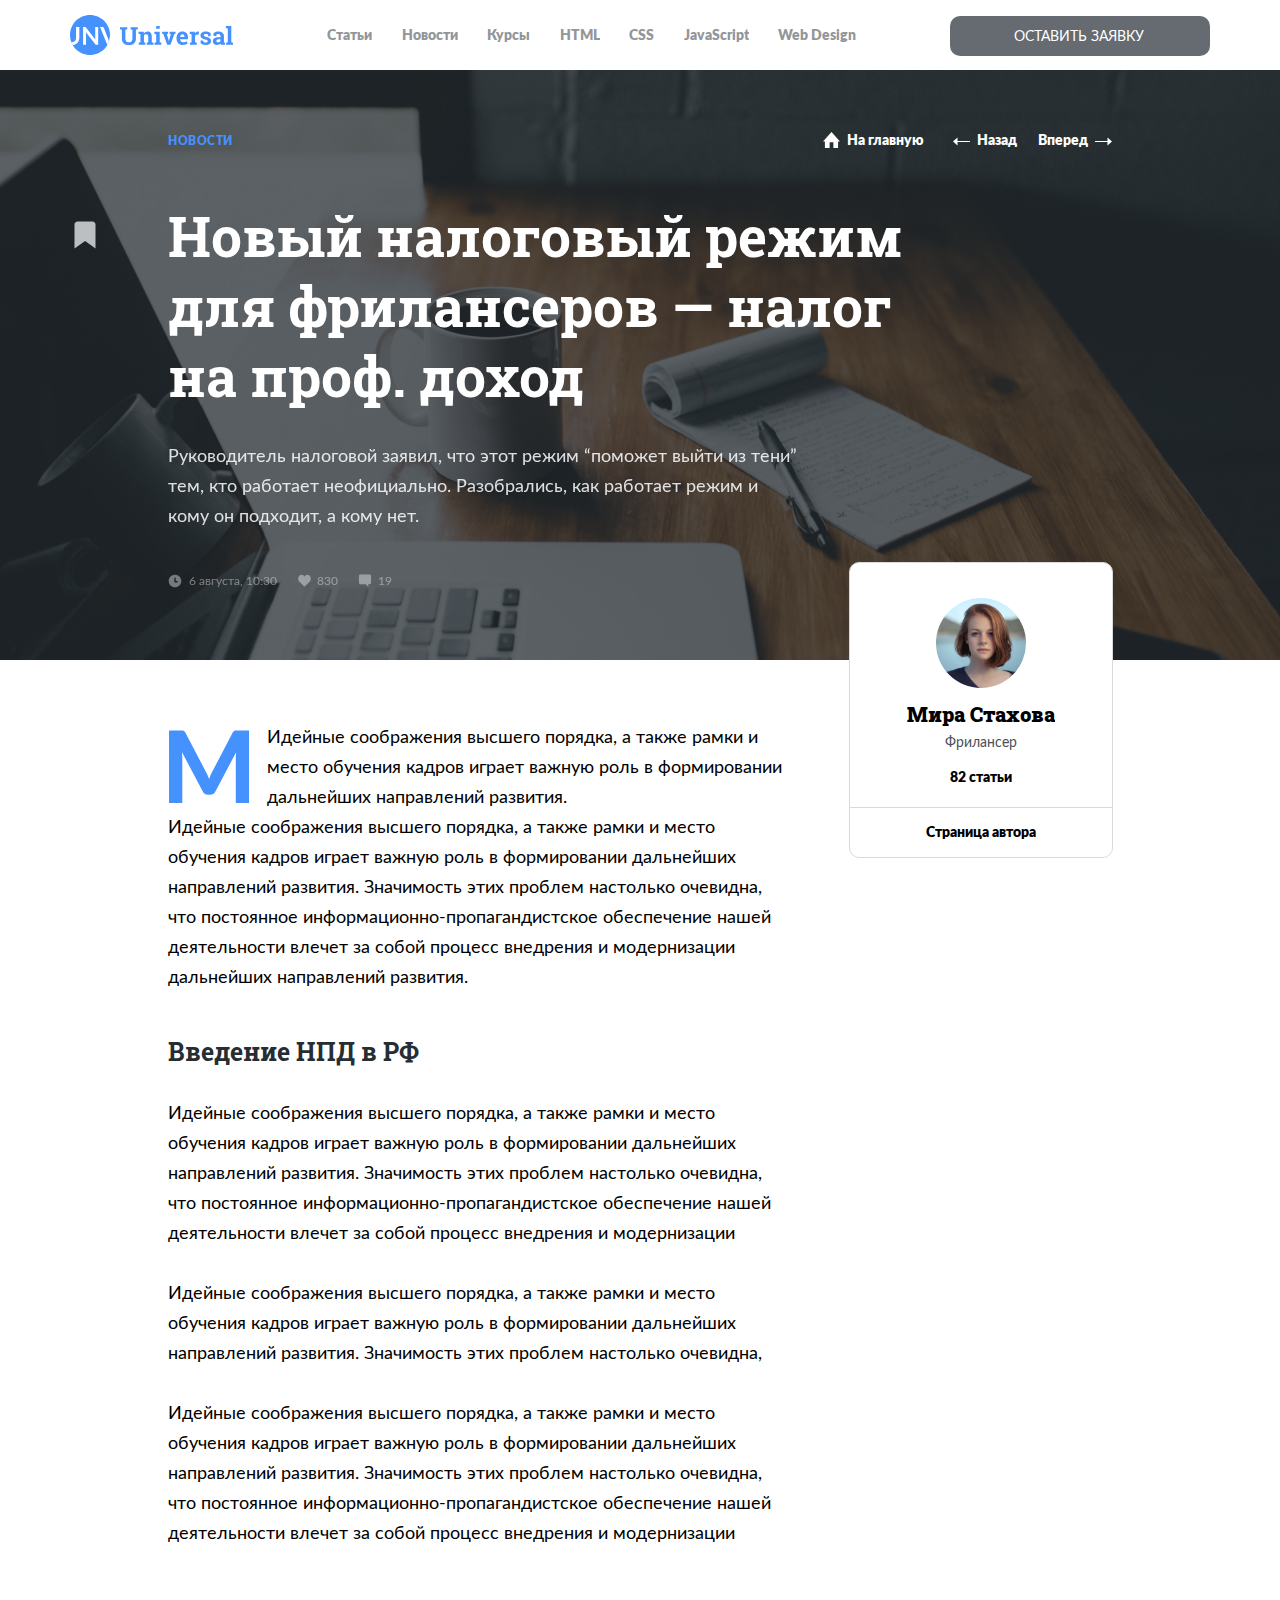
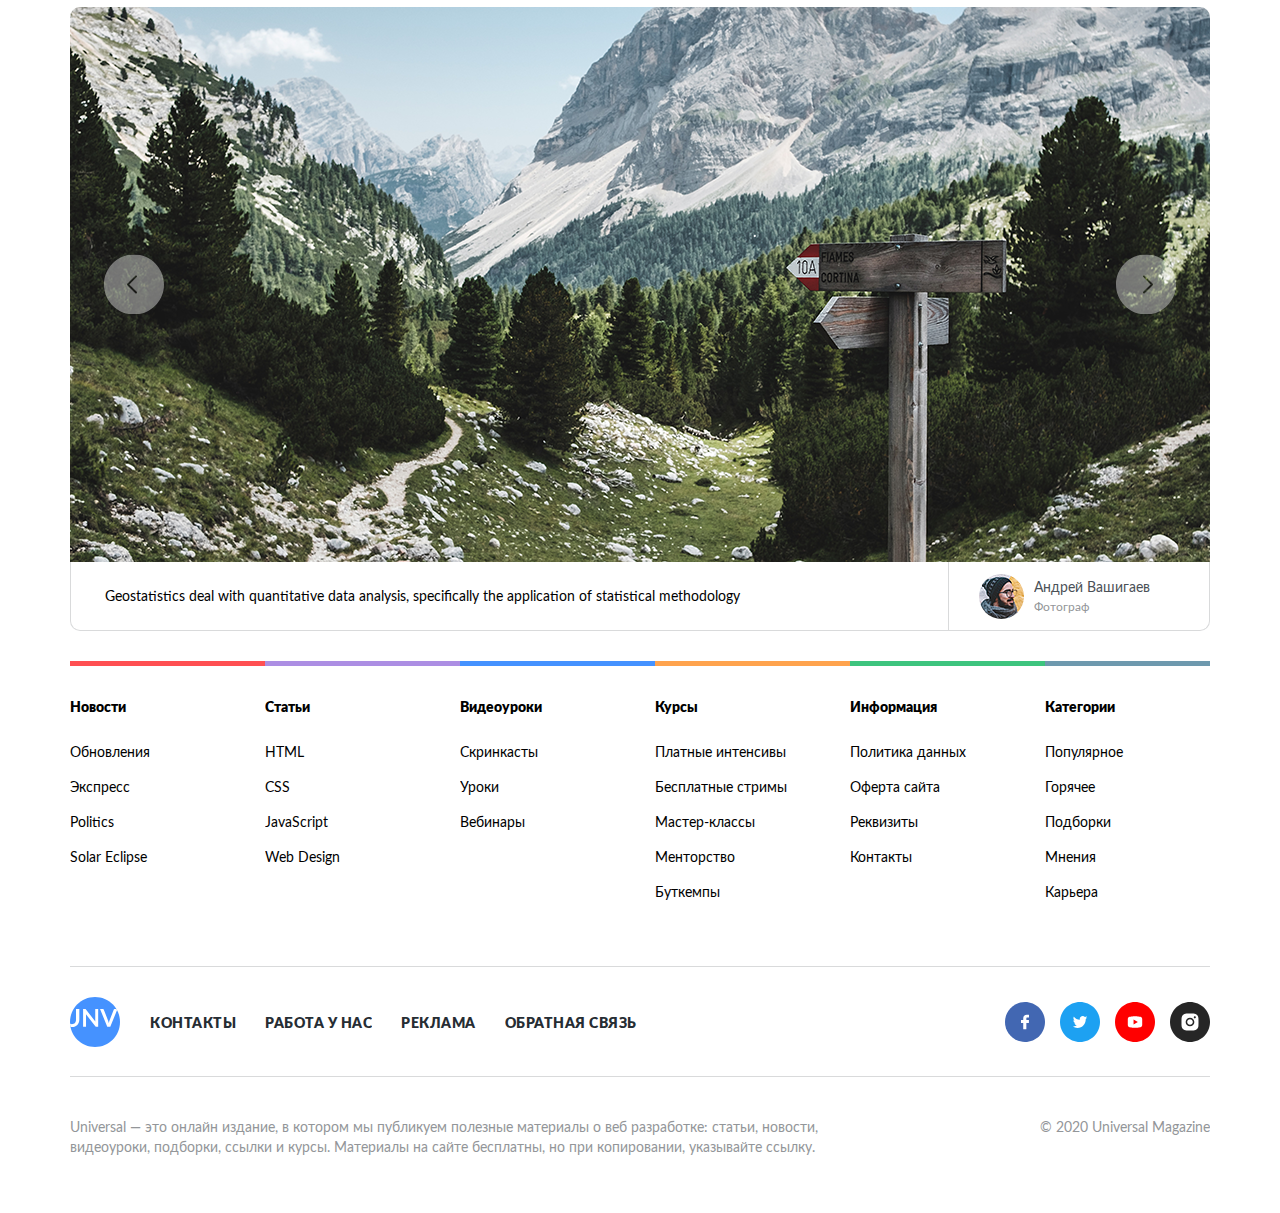
==== commit 3adc6fe1: "create: mob responsive for article slider" ====
--- a/article.html
+++ b/article.html
@@ -170,7 +170,9 @@
               <span class="article__num-of-article">82 статьи</span>
             </div>
             <!-- /.article__card-wrapper -->
-            <a href="#" class="article__page-of-author">Страница автора</a>
+            <div class="article__page-of-author">
+              <span class="article__link-of-author">Страница автора</span>
+            </div>
 
           </div>
           <!-- /.article__card-author -->
@@ -202,57 +204,61 @@
         </div>
         <!-- /.article-wrapper -->
 
-        <div class="swiper-container article__swiper-container">
+        <div class="article__slider-wrapper">
+          <div class="swiper-container article__swiper-container">
           <!-- Additional required wrapper -->
-          <div class="swiper-wrapper">
-            <!-- Slides -->
-            <div class="swiper-slide">
-              <img src="img/slider-article-1.png" alt="Слайд 1" class="article__slider-image">
-            </div>
-            <div class="swiper-slide">
-              <img src="img/slider-article-2.webp" alt="Слайд 2" class="article__slider-image">
-            </div>
-            <div class="swiper-slide">
-              <img src="img/slider-article-3.webp" alt="Слайд 3" class="article__slider-image">
-            </div> 
-            <div class="swiper-slide">
-              <img src="img/slider-article-4.webp" alt="Слайд 4" class="article__slider-image">
-            </div> 
-          </div>
-          <!-- /.swiper-wrapper -->
-
-          <!-- If we need navigation buttons -->
-          <button class="article__button-slider article__button-slider--prev">
-            <img src="img/slider-prev-arrow.svg" alt="">
-          </button>
-          <button class="article__button-slider article__button-slider--next">
-            <img src="img/slider-next-arrow.svg" alt="">
-          </button>
-
-        </div>
-        <!-- /.swiper-container -->
-        <div class="swiper-footer">
-          <div class="swiper-footer__text-wrapper">
-            <span class="text swiper-footer__text">
-              Geostatistics deal with quantitative data analysis, specifically the application of statistical methodology
-            </span>
-          </div>
-          <!-- /.swiper-footer__text-wrapper -->
-
-          <div class="swiper-footer__author">
-            <img
-              src="img/Andrey.png"
-              alt="Разработчик: Андрей Вашигаев"
-              class="swiper-footer__avatar"
-            />
-            <div class="swiper-footer__author-group">
-              <span class="author__name swiper-footer__name">Андрей Вашигаев</span>
-              <span class="author__position swiper-footer__position">Фотограф</span>
-            </div>
-          </div>
-          <!-- /.swiper-footer__author -->
-        </div>
-        <!-- /.swiper-footer -->
+            <div class="swiper-wrapper">
+              <!-- Slides -->
+              <div class="swiper-slide">
+                <img src="img/slider-article-1.png" alt="Слайд 1" class="article__slider-image">
+              </div>
+              <div class="swiper-slide">
+                <img src="img/slider-article-2.webp" alt="Слайд 2" class="article__slider-image">
+              </div>
+              <div class="swiper-slide">
+                <img src="img/slider-article-3.webp" alt="Слайд 3" class="article__slider-image">
+              </div> 
+              <div class="swiper-slide">
+                <img src="img/slider-article-4.webp" alt="Слайд 4" class="article__slider-image">
+              </div> 
+            </div>
+            <!-- /.swiper-wrapper -->
+
+            <!-- If we need navigation buttons -->
+            <button class="article__button-slider article__button-slider--prev">
+              <img src="img/slider-prev-arrow.svg" alt="">
+            </button>
+            <button class="article__button-slider article__button-slider--next">
+              <img src="img/slider-next-arrow.svg" alt="">
+            </button>
+          </div>
+          <!-- /.swiper-container -->
+            
+          <div class="swiper-footer">
+            <div class="swiper-footer__text-wrapper">
+              <span class="text swiper-footer__text">
+                Geostatistics deal with quantitative data analysis, specifically the application of statistical methodology
+              </span>
+            </div>
+            <!-- /.swiper-footer__text-wrapper -->
+
+            <div class="swiper-footer__author">
+              <img
+                src="img/Andrey.png"
+                alt="Разработчик: Андрей Вашигаев"
+                class="swiper-footer__avatar"
+              />
+              <div class="author swiper-footer__author-group">
+                <span class="author__name swiper-footer__name">Андрей Вашигаев</span>
+                <span class="author__position swiper-footer__position">Фотограф</span>
+              </div>
+            </div>
+            <!-- /.swiper-footer__author -->
+          </div>
+          <!-- /.swiper-footer -->
+
+        </div>
+        <!-- /.article-slider article-slider__wrapper -->
 
       </div>
       <!-- /.container -->
--- a/css/style.css
+++ b/css/style.css
@@ -1 +1 @@
-/*! normalize.css v8.0.1 | MIT License | github.com/necolas/normalize.css */html{line-height:1.15;-webkit-text-size-adjust:100%}body{margin:0}main{display:block}h1{font-size:2em;margin:.67em 0}hr{box-sizing:content-box;height:0;overflow:visible}pre{font-family:monospace,monospace;font-size:1em}a{background-color:transparent}abbr[title]{border-bottom:none;text-decoration:underline;-webkit-text-decoration:underline dotted;text-decoration:underline dotted}b,strong{font-weight:bolder}code,kbd,samp{font-family:monospace,monospace;font-size:1em}small{font-size:80%}sub,sup{font-size:75%;line-height:0;position:relative;vertical-align:baseline}sub{bottom:-0.25em}sup{top:-0.5em}img{border-style:none}button,input,optgroup,select,textarea{font-family:inherit;font-size:100%;line-height:1.15;margin:0}button,input{overflow:visible}button,select{text-transform:none}button,[type=button],[type=reset],[type=submit]{-webkit-appearance:button}button::-moz-focus-inner,[type=button]::-moz-focus-inner,[type=reset]::-moz-focus-inner,[type=submit]::-moz-focus-inner{border-style:none;padding:0}button:-moz-focusring,[type=button]:-moz-focusring,[type=reset]:-moz-focusring,[type=submit]:-moz-focusring{outline:1px dotted ButtonText}fieldset{padding:.35em .75em .625em}legend{box-sizing:border-box;color:inherit;display:table;max-width:100%;padding:0;white-space:normal}progress{vertical-align:baseline}textarea{overflow:auto}[type=checkbox],[type=radio]{box-sizing:border-box;padding:0}[type=number]::-webkit-inner-spin-button,[type=number]::-webkit-outer-spin-button{height:auto}[type=search]{-webkit-appearance:textfield;outline-offset:-2px}[type=search]::-webkit-search-decoration{-webkit-appearance:none}::-webkit-file-upload-button{-webkit-appearance:button;font:inherit}details{display:block}summary{display:list-item}template{display:none}[hidden]{display:none}*{box-sizing:border-box}body{background-color:#e5e5e5}@font-face{font-family:"Lato",sans;src:url("../fonts/Lato-Bold.woff2") format("woff2"),url("../fonts/Lato-Bold.woff") format("woff");font-weight:bold;font-style:normal}@font-face{font-family:"Lato";src:url("../fonts/Lato-Regular.woff2") format("woff2"),url("../fonts/Lato-Regular.woff") format("woff");font-weight:normal;font-style:normal}@font-face{font-family:"Lato";src:url("../fonts/Lato-Black.woff2") format("woff2"),url("../fonts/Lato-Black.woff") format("woff");font-weight:900;font-style:normal}.container{max-width:1140px;margin:auto}img{height:100%;max-width:100%}.button{color:#fff;border-radius:20px;background-color:#4592ff;border:none;cursor:pointer}a{text-decoration:none;color:inherit}.title{margin:0;font-family:"Roboto Slab",sans;font-style:normal;font-weight:bold}.title--small_black{font-size:16px;line-height:25px;color:#262d33}.title--small_light{font-size:16px;line-height:25px;color:#fff}.title--medium_black{font-size:20px;line-height:25px;color:#262d33}.title--big_black{font-size:25px;line-height:30px;color:#262d33}.title--large_light{font-size:40px;line-height:50px;color:#fff}.title--super-large_light{font-size:55px;line-height:70px;color:#fff}.text{margin:0;font-family:"Lato",sans-serif;font-style:normal;font-weight:normal;font-size:14px;line-height:20px}.tag{font-family:Lato;font-style:normal;font-weight:900;font-size:12px;line-height:15px;letter-spacing:.5px;text-transform:uppercase}.tag--css{color:#3dc47e}.tag--javascript{color:#4592ff}.tag--html{color:#ac8ee3}.tag--web{color:#ffa34d}.tag--web_light{color:#e7d9ff}.tag--article{color:#6e99ae}.tag--new{color:#4592ff}.tag--opinion{color:#3bbdc4}.tag--hot{color:#ff4f52}.tag--compilations{color:#ac8ee3}.tag--career{color:#6e99ae}.message-group{display:flex}.message-group__icon{width:14.5px;height:13px}.message-group__icon--light{opacity:.4}.message-group__number{margin-left:5.75px;display:block;font-family:Lato;font-style:normal;font-weight:normal;font-size:12px;line-height:15px;color:#939699}.message-group__number--light{opacity:.4;color:#fff}.like-group{display:flex}.like-group__icon{width:15px;height:13px}.like-group__icon--light{opacity:.4}.like-group__number{margin-left:5.12px;font-family:Lato;font-style:normal;font-weight:normal;font-size:12px;line-height:15px;color:#939699}.like-group__number--light{opacity:.4;color:#fff}.date{font-family:Lato;font-style:normal;font-weight:normal;font-size:12px;line-height:15px;color:#939699}.date-group{display:flex;margin-right:20px}.date-group__icon{width:13.5px;height:13.5px;margin-right:7px;margin-bottom:2px}.date--light{opacity:.4;color:#fff}.header{padding:15px 0;background-color:#262d33;font-family:"Lato",sans;font-style:normal;font-size:14px;line-height:20px}.header--light_theme{background-color:#fff;padding-bottom:9px}.header-wrapper{display:flex;flex-wrap:wrap;justify-content:space-between;align-items:center}.header__link{max-width:101px;max-height:40px;text-align:center;overflow:hidden;font-weight:900;color:#fff;font-size:14px;line-height:20px;font-weight:900}.header__link--mobile_visible{display:none}.header__link--dark{color:#939699}.header__background-menu{display:flex;justify-content:center;background-color:#262d33}.header__background-menu--light{background-color:#fff}.header .menu-wrapper{margin-top:6px;margin-bottom:0;padding-left:0;display:flex;justify-content:space-between;width:540px}.header .menu-wrapper--light{margin-top:-4px;width:529px}.header__button{max-width:292px;max-height:58px;overflow:hidden;font-weight:normal;margin-top:-4px;padding:13px 66px 11px 64px;border:none;border-radius:10px;background-color:#656b70;color:#fff;text-transform:uppercase}.header__button-menu{display:none;margin-right:-6px}.main__background{position:relative;background-color:#262d33;height:469px}.main__card{display:flex;width:1140px;top:25px;right:50%;transform:translateX(50%);position:absolute;border-radius:10px;overflow:hidden}.main__tag{display:block;max-height:15px;max-width:450px;overflow:hidden;text-transform:uppercase;margin-bottom:8px}.main__tag--margin{margin-bottom:21px}.main__text{margin:0;padding:0;max-height:40px;overflow:auto;font-weight:normal;font-size:14px;line-height:20px}.main__tabs{margin:0;padding:0;font-family:"Lato",sans-serif;font-style:normal;list-style-type:none;background-color:#fff;z-index:20}.main__recommendation{max-width:263px;height:59px;overflow:auto;padding:20px 25px 19px 25px;display:block;font-weight:900;font-size:14px;line-height:20px;text-transform:uppercase;letter-spacing:.5px}.main__tab{width:263px;height:99px;padding:17px 25px 17px 25px;text-decoration:none;cursor:pointer}.main__tab--active{background-color:#f5f5f5}.main__tab--last{height:110px}.main__link{color:#4b5157;display:block}.main__delimiter{background-color:#d9dadb;width:100%;height:1px}.main__tabs-content{margin:0;padding:0;width:877px;height:570px}.main__list{margin:0;padding:0;list-style:none;height:100%}.main__element{display:none}.main__element--active{display:block;position:relative}.main__element::after{content:"";position:absolute;width:100%;height:100%;top:0;left:0;right:0;bottom:0;background:linear-gradient(0deg, rgba(64, 48, 61, 0.35), rgba(64, 48, 61, 0.35));z-index:12}.main__info-1,.main__info-2,.main__info-3,.main__info-4,.main__info-5{position:absolute;top:55px;left:55px;z-index:13}.main__image{height:570px;width:877px;-o-object-fit:cover;object-fit:cover}.main__avatar{border-radius:50%;-o-object-fit:cover;object-fit:cover;width:45px;height:45px}.main__author{display:flex;flex-wrap:wrap;margin-bottom:145px}.main__author-group{max-width:180px;margin-top:-1px;margin-bottom:-1 px}.main__avatar{margin-right:10px}.main__title{max-width:779px;height:101px;overflow:auto;margin:0 0 48px 0;color:#fff;font-family:"Roboto Slab",sans;font-style:normal;font-weight:bold;font-size:40px;line-height:50px}.main__button{max-width:205px;max-height:56px;overflow:hidden;padding:10px 22px 10px 20px;font-family:Lato;font-style:normal;font-weight:900;font-size:14px;line-height:20px}.main__arrow{margin-left:5px;width:15px;height:7px}.author-group{display:flex;flex-direction:column;justify-content:center;font-family:Lato;font-style:normal;font-weight:normal;color:#fff}.author__name{overflow:auto;max-height:40px;font-size:14px;line-height:20px}.author__position{overflow:hidden;max-height:16px;opacity:.4;font-size:12px;line-height:15px}.lifehacks{padding-top:154px;padding-bottom:30px}.lifehacks-wrapper{display:flex;justify-content:space-between;background-color:#262d33;height:130px;border-radius:10px;color:#fff}.lifehacks__card{padding-left:25px;display:flex;align-items:center;justify-content:space-between;max-width:284px}.lifehacks__text{width:154px;max-height:80px;overflow:auto;margin:0;font-family:Lato;font-style:normal;font-weight:900;font-size:14px;line-height:20px;cursor:pointer}.lifehacks__image{margin-top:-3px;width:65px;height:65px;-o-object-fit:cover;object-fit:cover;margin-left:15px}.main-card{grid-column:1/3;grid-row:1/3;cursor:pointer}.popular-card{grid-column:3/4;grid-row:1/2;cursor:pointer}.checklist-card{grid-column:4/5;grid-row:1}.photo-card{grid-column:1/2;grid-row:3/4;cursor:pointer}.card-1{grid-column:2/3;grid-row:3;cursor:pointer}.card-2{grid-column:3/4;grid-row:3;cursor:pointer}.card-3{grid-column:2/3;grid-row:4;cursor:pointer}.card-4{grid-column:3/4;grid-row:4;cursor:pointer}.tags-card{grid-column:4/5;grid-row:2/3}.social-network-card{grid-column:4/5;grid-row:4}.content{padding-bottom:62px}.content-wrapper{display:grid;grid-template-columns:repeat(4, 1fr);grid-auto-rows:170px;-moz-column-gap:29px;column-gap:29px;row-gap:30px}.content__main-card{width:555px;padding-top:15px;display:flex;flex-wrap:wrap;background-color:#fff;border-radius:10px}.content__main-info{padding:22px 0 0 35px}.content__main-tag{display:block;max-width:218px;height:15px;overflow:auto}.content__main-title{height:91px;margin-bottom:25px;margin-top:20px;width:228px;overflow:auto}.content__main-text{height:81px;overflow:auto;margin-top:-2px;width:228px}.content__main-image-wrapper{-o-object-fit:cover;object-fit:cover;width:292px;height:299px}.content__main-delimiter{width:100%;height:1px;background-color:#d9dadb}.content__main-footer{width:555px;padding:14px 35px 12px 35px;display:flex;align-items:center}.content__main-footer-text{max-height:20px;flex-grow:1;overflow:auto;margin-left:4px}.content__main-author-group{display:flex;align-items:center}.content__main-avatar{width:30px;height:30px;border-radius:50%}.content__main-name{width:100px;max-height:20px;overflow:auto;margin-left:10px;font-family:Lato;font-style:normal;font-weight:900;font-size:14px;line-height:20px}.content__popular-card{width:263px;height:370px;padding:19px 20px 24px 25px;position:relative;border-radius:10px;overflow:hidden}.content__popular-card::before{content:"";position:absolute;top:0;right:0;left:0;bottom:0;background:linear-gradient(0deg, rgba(64, 48, 61, 0.35), rgba(64, 48, 61, 0.35));z-index:-1}.content__popular-mark{display:block;width:92px;height:25px;background-color:#3dc47e;color:#fff;border-radius:3px;text-align:center;padding:7px 3px 7px;font-family:Lato;font-style:normal;font-weight:normal;font-size:12px;line-height:15px;margin-bottom:117px;overflow:hidden}.content__popular-tag{display:block;width:195px;height:15px;overflow:auto}.content__popular-title{margin-top:23px;margin-bottom:27px;height:75px;overflow:auto;letter-spacing:.5px;text-transform:uppercase}.content__popular-image{position:absolute;top:0;right:0;left:0;bottom:0;z-index:-2;width:263px;height:370px;-o-object-fit:cover;object-fit:cover}.content__popular-footer{display:flex;flex-wrap:wrap;align-items:center}.content__popular-footer-avatar{width:45px;height:45px;border-radius:50%;overflow:hidden}.content__popular-footer-name{width:100%;overflow:auto;height:20px;margin-top:-4px;margin-bottom:2px;color:#fff;opacity:.85;width:153x}.content__popular-footer-info{margin-left:10px;margin-top:4px;width:157px;display:flex;flex-wrap:wrap;justify-content:space-between}.content__popular-footer-date{margin-left:-1px;max-width:74px;overflow:auto;height:16px}.content__checklist-card{width:263px;height:170px;border-radius:10px;background-color:#3bbdc4}.content__checklist-title{height:50px;overflow:auto;max-width:216px}.content__checklist-top{display:flex;justify-content:flex-end;position:relative;padding:24px 22px 28px 25px;width:100%}.content__checklist-info{position:absolute;top:25px;left:25px}.content__checklist-weight{color:#c1f4f5;margin-top:11px;max-width:150px;height:20px;overflow:auto}.content__checklist-image-wrapper{width:56px;height:72px}.content__checklist-bottom{display:flex;justify-content:center;align-items:center;border-top:1px solid #96e2e3;cursor:pointer;height:47px}.content__checklist-download{width:20px;height:20px}.content__checklist-link{max-width:165px;height:20px;overflow:auto;font-weight:900;color:#fff;margin-left:11px}.content__photo-card{width:263px;height:370px;background-color:#fff;border-radius:10px;overflow:hidden}.content__photo-wrapper{width:263px;height:275px}.content__photo-image{width:100%;-o-object-fit:cover;object-fit:cover}.content__photo-title{padding:15px 51px 30px 25px;max-height:145px;overflow:auto}.content__card{width:263px;height:170px;padding:26px 25px 30px 25px;background-color:#fff;border-radius:10px}.content__card-title{width:213px;height:25px;overflow:auto;margin-bottom:5px}.content__card-text{margin-bottom:10px;width:213px;height:60px;overflow:auto}.content__card-date{display:block;height:15px;max-width:213px;overflow:auto}.content__tags-card{width:263px;height:370px;background-color:#fff;border-radius:10px;overflow:auto}.content__tags-title{padding:21px 25px 19px 25px;height:60px;overflow:auto;font-weight:900;letter-spacing:.5px;text-transform:uppercase}.content__tags-delimiter{width:100%;height:1px;background-color:#d9dadb}.content__tags-wrapper{display:flex;flex-wrap:wrap;padding:25px 4px 0 25px}.content__tags-tag{max-width:208px;height:30px;overflow:auto;padding:4px 15px;margin-right:10px;margin-bottom:15px;border-radius:5px;border:1px solid #d9dadb;color:#262d33;font-weight:900;cursor:pointer}.content__social-network-card{display:flex;flex-wrap:wrap;justify-content:space-between;width:263px;height:170px;padding:31px 35px 40px 39px;background-color:#fff;border-radius:10px}.content__social-network-title{max-width:190px;height:25px;overflow:auto;margin-bottom:25px;flex-basis:100%;text-align:center}.content__social-network-wrapper{width:50px;height:50px;cursor:pointer}.content__social-network-wrapper-icon{display:flex;justify-content:space-between;width:190px}.content__message-number,.content__like-number{max-width:21px;height:16px;overflow:auto}.money{position:relative;padding:50px 0 55px 0;background-image:url(../img/money.jpg);background-repeat:no-repeat;background-position:center;background-size:cover}.money:before{content:"";position:absolute;top:0;left:0;right:0;bottom:0;background:rgba(64,48,61,.35)}.money-wrapper{position:relative;max-width:946px;margin:auto;text-align:center}.money__title{margin-bottom:24px;height:101px;overflow:auto}.money__button{padding:10px 22px 10px 22px;font-family:Lato;font-style:normal;font-weight:900;font-size:14px;line-height:20px;max-width:300px;max-height:40px;overflow:hidden}.money__arrow{margin-left:5px;width:15px;height:7px}.articles{padding-top:60px;padding-bottom:60px}.articles-wrapper{display:grid;grid-template-columns:repeat 2,1fr;grid-template-rows:770px,700px;-moz-column-gap:29px;column-gap:29px}.articles__main{grid-column:1;grid-row:span 2;border-radius:10px;overflow:hidden;background-color:#fff}.articles__card{display:flex;padding:25px 25px 24px 25px}.articles__delimiter{width:798px;height:1px;background-color:#d9dadb;margin-left:25px}.articles__info{display:flex;flex-direction:column;position:relative}.articles__tag{display:block;margin-top:4px;width:267px;height:15px;margin-bottom:15px;overflow:auto}.articles__bookmark-wrapper{position:absolute;top:0;right:0;width:20px;height:20px;cursor:pointer}.articles__image{-o-object-fit:cover;object-fit:cover;width:100%}.articles__image-wrapper{flex-shrink:0;margin-right:25px;width:336px;height:195px}.articles__title{width:437px;max-height:50px;margin-bottom:11px;overflow:auto}.articles__text{width:437px;height:60px;flex-grow:1;margin-bottom:20px;overflow:auto}.articles__rating{display:flex;margin-bottom:5px}.articles__date{margin-right:11px;max-width:68px;overflow:auto;height:15px}.articles__message-number{margin-right:11.12px;max-width:60px;height:15px;overflow:auto}.articles__like-number{max-width:60px;height:15px;overflow:auto}.articles__recent{grid-column:2;grid-row:1;background-color:#fff;border-radius:10px;overflow:hidden}.articles__recent-card{position:relative;display:flex;padding:18px 25px 16px 25px;cursor:pointer}.articles__recent-bc-number{position:absolute;top:22px;right:25px;width:41px;height:50px;opacity:.8}.articles__recent-delimiter{width:213px;height:1px;margin-left:25px;background-color:#d9dadb}.articles__recent-wrapper{flex-shrink:0;margin-right:10px;width:60px;height:60px}.articles__recent-image{-o-object-fit:cover;object-fit:cover}.articles__recent-title{width:263px;padding:20px 10px 17px 26px;height:59px;overflow:auto;border-bottom:1px solid #d9dadb;text-transform:uppercase;font-weight:900;letter-spacing:.5px}.articles__recent-readmore{padding:10px;display:flex;justify-content:center;align-items:center;height:45px;overflow:auto;width:245px;margin-left:9px;border-top:1px solid #d9dadb;font-weight:900;cursor:pointer}.articles__recent-name{width:143px;height:40px;overflow:auto;margin-bottom:5px}.articles__recent-time{display:block;width:143px;height:15px;overflow:auto}path.active{fill:#ff4f52}.hints{padding-top:60px;padding-bottom:60px;background-color:#262d33}.hints-wrapper{display:grid;grid-template-columns:repeat 3,1fr;grid-auto-rows:-webkit-min-content;grid-auto-rows:min-content;grid-gap:30px}.hints__card-slider{grid-column:1/2;grid-row:1/3}.hints__card-career{grid-column:2/4;grid-row:1}.hints__card-1{grid-column:2;grid-row:2}.hints__card-2{grid-column:3;grid-row:2}.hints__slider-image{-o-object-fit:cover;object-fit:cover}.hints__swiper-container{width:555px;height:570px;position:relative}.hints__swiper-container::before{content:"";position:absolute;top:0;left:0;right:0;bottom:0;width:100%;height:100%;background:rgba(64,48,61,.35);z-index:2}.hints__swiper-wrapper{position:relative}.hints__card{background-color:#fff;width:263px;height:170px;padding:26px 25px 30px 25px;border-radius:10px}.hints__card-title{width:213px;height:25px;overflow:auto;margin-bottom:5px}.hints__card-text{margin-bottom:10px;width:213px;height:60px;overflow:auto}.hints__card-date{display:block;height:15px;max-width:213px;overflow:auto}.hints__card-slider{width:555px;height:570px;position:relative;border-radius:10px;overflow:hidden}.hints__card-slider-mark{padding:5px 12px;max-width:255px;max-height:40px;overflow:auto;position:absolute;top:18px;left:18.5px;z-index:5;color:#fff;background-color:#3dc47e;font-family:Lato;font-style:normal;font-weight:normal;font-size:12px;line-height:15px;border-radius:3px}.hints__card-slider-info{padding:50px 50px 0 50px;position:absolute;top:0;left:0;right:0;z-index:3;display:flex;align-items:center;flex-direction:column}.hints__card-slider-avatar{margin-bottom:9px;border-radius:50%;-o-object-fit:cover;object-fit:cover;width:45px;height:45px}.hints__card-slider-name{margin-bottom:2px;display:block;font-family:Lato;font-style:normal;font-weight:normal;font-size:14px;line-height:20px;opacity:.85;color:#fff;height:21px;max-width:166px;overflow:auto}.hints__card-slider-position{margin-left:2px;margin-bottom:29px;font-family:Lato;font-style:normal;font-weight:normal;font-size:12px;line-height:15px;opacity:.4;color:#fff;height:16px;max-width:166px;overflow:auto}.hints__card-slider-title{width:455px;height:154px;margin-bottom:40px;overflow:auto;text-align:center}.hints__card-slider-button{max-width:280px;max-height:40px;overflow:hidden;display:flex;padding:10px 20px;font-family:Lato;font-style:normal;font-weight:900;font-size:14px;line-height:20px;cursor:pointer}.hints__card-slider-button-image{margin-right:7px;width:21px;height:18px}.hints__card-slider-button-number{margin-left:8px;font-weight:normal;color:#c5e4fc}.hints__card-career-wrapper{position:relative;background-color:#b4d1e0;width:555px;height:370px;overflow:hidden;border-radius:10px}.hints__card-career-image{-o-object-fit:cover;object-fit:cover}.hints__card-career-info{position:absolute;padding:35px 0 50px 35px;top:0;left:0}.hints__card-career-tag{display:block;margin-bottom:21px;width:213px;height:15px;overflow:auto}.hints__card-career-title{margin-bottom:15px;width:213px;height:91px;overflow:auto}.hints__card-career-text{width:213px;height:61px;overflow:auto;margin-bottom:43px}.hints__card-career-button{margin-left:2px;max-width:205px;max-height:56px;overflow:hidden;padding:10px 22px 10px 20px;font-family:Lato;font-style:normal;font-weight:900;font-size:14px;line-height:20px;cursor:pointer}.hints__card-career-arrow{margin-left:5px;width:15px;height:7px}.subscribe{background-color:#fff}.subscribe-wrapper{padding-top:62px;padding-bottom:69px;margin:auto;width:750px;display:flex;flex-wrap:wrap;justify-content:center}.subscribe__title{margin-top:0;margin-left:35px;margin-bottom:22px;height:51px;overflow:auto;flex-basis:100%;font-size:40px;line-height:50px;color:#262d33;font-family:"Roboto Slab",sans;font-style:normal;font-weight:bold}.subscribe__input{width:313px;height:40px;padding-right:13px;padding-left:13px;border:1px solid #d9dadb;border-radius:5px;margin-right:5px;outline:none}.subscribe__input::-moz-placeholder{font-family:Lato;font-style:normal;font-weight:normal;font-size:14px;line-height:20px;color:#939699}.subscribe__input:-ms-input-placeholder{font-family:Lato;font-style:normal;font-weight:normal;font-size:14px;line-height:20px;color:#939699}.subscribe__input::placeholder{font-family:Lato;font-style:normal;font-weight:normal;font-size:14px;line-height:20px;color:#939699}.subscribe__button{padding:11px 25px 9px;max-width:186px;height:40px;font-family:Lato;font-style:normal;font-weight:900;font-size:14px;line-height:20px;overflow:auto}.footer{background-color:#fff}.footer-card-wrapper{display:grid;grid-template-columns:1fr 1fr 1fr 1fr 1fr 165px;grid-auto-rows:-webkit-min-content;grid-auto-rows:min-content}.footer__news{grid-column:1/2}.footer__articles{grid-column:2/3}.footer__video-lessons{grid-column:3/4}.footer__courses{grid-column:4/5}.footer__information{grid-column:5/6}.footer__categories{grid-column:6/7}.footer__card{display:flex;flex-wrap:wrap;flex-direction:column}.footer__line{width:100%;height:5px;margin-bottom:32px}.footer__line--news{background-color:#ff4f52}.footer__line--articles{background-color:#ac8ee3}.footer__line--video-lessons{background-color:#4592ff}.footer__line--courses{background-color:#ffa34d}.footer__line--information{background-color:#3dc47e}.footer__line--categories{background-color:#6e99ae;width:165px}.footer__title{width:165px;height:20px;margin-bottom:25px;font-weight:bold;overflow:auto}.footer__text{width:165px;height:20px;margin-bottom:15px;overflow:auto}.footer__delimiter-up{width:100%;height:1px;background-color:#d9dadb;margin-top:48px}.footer__delimiter-down{width:100%;height:1px;background-color:#d9dadb}.footer__logo{width:50px;height:50px}.footer-info-wrapper{display:flex;flex-wrap:wrap;align-items:center;padding-top:30px;padding-bottom:25px}.footer__info{display:flex;flex-grow:1;margin-left:30px}.footer__info-link{cursor:pointer}.footer__link{display:block;max-width:150px;height:20px;overflow:auto;margin-right:29px;font-family:Lato;font-style:normal;font-weight:900;font-size:14px;line-height:20px;letter-spacing:.5px;color:#262d33;text-transform:uppercase;cursor:pointer}.footer__social-networks{display:flex}.footer__social-network-wrapper{display:block;margin-left:15px;margin-bottom:3px;width:40px;height:40px}.footer__social-network-image{width:40px;height:40px}.footer__footnote{display:flex;justify-content:space-between;padding-top:41px;padding-bottom:55px}.footer__description{color:#939699;width:750px;height:40px;overflow:auto}.footer__copyrigh{display:block;width:189px;text-align:end;height:22px;overflow:auto;color:#939699}.modal__overlay{position:fixed;top:0;left:0;right:0;bottom:0;z-index:100;visibility:hidden;opacity:0;transition:opacity .2s;background:rgba(40,47,54,.8)}.modal__overlay--visible{visibility:visible;opacity:1}.modal__dialog{position:fixed;overflow-y:auto;max-height:100%;top:50%;left:50%;padding:33px 88px;border-radius:10px;overflow:hidden;transform:translate(-50%, -50%);background-color:#fff;max-width:360px;padding:30px 35px 40px 35px;z-index:101;visibility:hidden;opacity:0;transition:opacity .2s}.modal__dialog--visible{visibility:visible;opacity:1}.modal__close{width:16px;height:16px;position:absolute;right:16px;top:17px;text-decoration:none;cursor:pointer}.modal__title{margin-bottom:25px;font-size:20px;line-height:25px}.modal__form{display:flex;flex-direction:column;flex-wrap:wrap}.modal__name{height:20px;overflow:auto;margin-bottom:5px;font-weight:900}.modal__select{padding:10px 40px 8px 15px;-webkit-appearance:none;-moz-appearance:none;appearance:none;background:url(../img/select.svg) no-repeat right center;outline:0;background-size:auto;background-position:right 13px top 50%,0 0}.modal__select:invalid:not(:focus){color:#939699}.modal__select:invalid:focus{color:#939699}.modal__select:focus option{color:initial}.modal__message{height:120px;resize:none}.modal__data-processing{display:flex;align-items:center;margin-bottom:30px;color:#4b5157}.modal__button{padding:10px 25px;width:123px;height:38px;overflow:auto}.input{padding:8px 15px;margin-bottom:15px;width:290px;min-height:40px;outline:none;border:1px solid #d9dadb;border-radius:5px;background-color:#fff;outline:none}.data-processing__checkbox{margin-right:10px;width:20px;height:20px}.news{background-image:url(../img/article-back.png);background-repeat:no-repeat;background-position:center;background-size:cover;position:relative}.news::before{content:"";position:absolute;top:0;left:0;right:0;bottom:0;background:rgba(38,45,51,.75)}.news__content{position:relative;padding:61px 98px 70px}.news__top-wrapper{margin-bottom:50px;display:flex;align-items:center;justify-content:space-between}.news__navigation{display:flex}.news__title{width:750px;height:220px;margin-bottom:21px;flex-grow:1;overflow:hidden}.news__text{width:632px;max-height:90px;margin-bottom:42px;margin-top:0;overflow:auto;font-family:Lato;font-style:normal;font-weight:normal;font-size:18px;line-height:30px;color:#fff;opacity:.85}.news__wrapper-info{display:flex;align-items:center}.news__like-group{margin-right:20px}.news__date-group{margin-right:20px}.news__bookmark-wrapper{width:30px;height:30px;position:absolute;top:150px;left:0;cursor:pointer}.navigation__to-main{display:flex;align-items:center;margin-right:30px}.navigation__icon{width:17px;height:19px;margin-right:7px}.navigation__icon:last-child{margin-right:0;margin-left:7px}.navigation__icon--padding{padding-bottom:3px}.navigation__name{height:20px;font-family:Lato;font-style:normal;font-weight:900;font-size:14px;line-height:20px;color:#fff}.navigation__to-back{display:flex;align-items:center;margin-right:21px}.navigation__forward{display:flex;align-items:center}.article{background-color:#fff}.article-wrapper{padding:61px 98px 28px}.article__block-foreword{margin-bottom:45px}.article__card-author{position:relative;float:right;margin-left:22px;margin-bottom:-147px;top:-161px;left:1px;width:264px;height:296px;background-color:#fff;border:1px solid #d9dadb;border-radius:10px;font-family:Lato;font-style:normal;font-weight:900;font-size:14px;line-height:20px}.article__author-image{width:90px;height:90px;margin-bottom:14px;-o-object-fit:cover;object-fit:cover;border-radius:50%}.article__card-wrapper{display:flex;align-items:center;flex-direction:column;padding:35px 25px 19px}.article__author{height:25px;margin-bottom:6px;font-family:Roboto Slab;font-style:normal;font-weight:900;font-size:20px;line-height:25px;overflow:auto}.article__position{display:block;font-weight:normal;color:#4b5157;margin-bottom:15px;height:20px;overflow:auto}.article__num-of-article{display:block;height:20px;overflow:auto}.article__page-of-author{display:block;height:50px;padding:15px 25px 14px 25px;overflow:auto;font-weight:900;border-top:1px solid #d9dadb;text-align:center}.article__letter-wrapper{width:81px;height:75px;float:left;margin:6px 17px 7px 1px}.article__paragraph{margin-top:0;margin-bottom:30px;font-family:Lato;font-style:normal;font-weight:normal;font-size:18px;line-height:30px;width:623px}.article__title{margin-bottom:31px;font-size:25px;line-height:30px}.article__swiper-container{width:100%;height:555px;border-radius:10px 10px 0 0;-o-object-fit:cover;object-fit:cover}.article__slider-image{-o-object-fit:cover;object-fit:cover;width:100%;height:100%}.article__button-slider{position:absolute;top:50%;transform:translateY(-46%);z-index:90;border:none;cursor:pointer;background-color:transparent}.article__button-slider--prev{left:28px}.article__button-slider--next{right:28px}.swiper-footer{display:flex;border:1px solid #d9dadb;border-radius:0 0 10px 10px;border-top:none;justify-content:space-between}.swiper-footer__text{display:block;max-height:50px}.swiper-footer__text-wrapper{padding:26px 35px 24px;flex-grow:1;flex-shrink:1}.swiper-footer__author{display:flex;align-items:center;padding:13px 26px 12px 30px;border-left:1px solid #d9dadb;width:261px;flex-shrink:0}.swiper-footer__avatar{border-radius:50%;width:45px;height:45px;-o-object-fit:cover;object-fit:cover}.swiper-footer__author-group{display:flex;flex-direction:column;justify-content:center;margin-left:10px;font-family:Lato;font-style:normal;font-weight:normal}.swiper-footer__name{margin-bottom:2px;height:20px;min-width:116px;overflow:hidden;color:#4b5157}.swiper-footer__position{opacity:1;color:#939699;height:15px;min-width:116px;overflow:hidden}@media(max-width: 1200px){.container{width:960px}.header{padding:20px 0}.header__logo{width:124px}.header__button{max-width:223px;max-height:55px;padding:13px 20px 10px 20px}.main__background{height:423px}.main__card{width:960px}.main__tabs-content,.main__image{width:737px;height:479px}.main__tab{padding:12px 18px;width:223px;height:83px}.main__tab--last{height:93px}.main__title{margin-bottom:22px;max-width:627px;height:81px;overflow:auto;font-size:30px;line-height:40px}.main__recommendation{max-width:223px;max-height:49px;padding:14px 12px 14px 12px;font-size:12px;line-height:20px}.main__text{max-height:30px;font-size:12px;line-height:15px}.menu-wrapper{margin-top:0}.author__name{max-height:20px}.author__position{max-height:15px}.lifehacks{padding-top:103px}.lifehacks__text{width:109px}.main-card{grid-column:1/3;grid-row:1/3}.popular-card{grid-column:1/2;grid-row:3/4}.checklist-card{grid-column:3/4;grid-row:1}.photo-card{grid-column:2/3;grid-row:4/5}.card-1{grid-column:2/3;grid-row:3}.card-2{grid-column:3/4;grid-row:4}.card-3{grid-column:1/2;grid-row:4}.card-4{grid-column:1/2;grid-row:5}.tags-card{grid-column:3/4;grid-row:2/4}.social-network-card{grid-column:3/4;grid-row:5}.content-wrapper{grid-template-columns:repeat(3, 1fr);-moz-column-gap:27px;column-gap:27px}.content__main-card{width:631px;justify-content:space-between}.content__main-footer{width:631px}.content__tags-tag:nth-child(7){order:-1}.content__checklist-card{width:302px}.content__checklist-title{width:255px}.content__tags-card{width:302px}.content__card{width:302px}.content__card-text,.content__card-title{width:252px}.content__popular-card{width:302px;height:170px}.content__popular-mark{margin-bottom:28px}.content__popular-title{height:52px;margin-top:10px;margin-bottom:0;font-size:15px}.content__popular-image{width:100%;height:170px}.content__popular-footer{display:none}.content__photo-card{width:302px}.content__photo-wrapper{width:100%}.content__social-network-card{width:302px;padding-right:56px;padding-left:56px}.articles-wrapper{-moz-column-gap:20px;column-gap:20px}.articles__image-wrapper{width:195px;margin-right:15px}.articles__delimiter{width:645px}.articles__recent-card{padding:18px 16px 16px 16px}.articles__recent-title{padding:20px 7px 17px 7px;text-align:center;width:243px}.articles__recent-delimiter{margin-left:16px}.hints-wrapper{grid-template-columns:repeat 2,1fr;grid-gap:26px}.hints__slider-image{width:467px}.hints__card{padding:25px;height:100%;width:220.5px}.hints__card-title{width:100%}.hints__card-text{width:100%;height:80px}.hints__card-slider{grid-column:1/2;grid-row:1/3}.hints__card-career{grid-column:2/4;grid-row:1}.hints__card-career-wrapper{width:467px;height:292px}.hints__card-career-info{padding:25px 0 25px 25px}.hints__card-career-title{font-size:24px}.hints__card-career-tag{margin-bottom:8px}.hints__card-career-text{margin-bottom:12px}.hints__card-1{grid-column:2/3;grid-row:2}.hints__card-2{grid-column:3/4;grid-row:2}.hints__card-slider{width:467px;height:500px}.hints__card-slider-title{width:366px;font-size:30px;line-height:40px}.hints__swiper-container{width:467px;height:500px}.footer__line--categories{width:140px}.footer__title{width:140px}.footer__text{width:140px}.footer-card-wrapper{grid-template-columns:1fr 1fr 1fr 1fr 1fr 140px}.news__content{padding:61px 74px 70px}.article-wrapper{padding:61px 74px 30px}.article__card-author{width:235px}.article__paragraph{width:552px}.article__swiper-container{height:410px}}@media(min-width: 992px){.header__link:hover{color:#74787ecb}.header__link--dark:hover{color:#4b5157}.header__button:hover{background-color:#8f9599}.lifehacks__text:hover{color:#e5e5e5}.lifehacks__card:not(:last-child):after{content:"";margin-left:25px;display:flex;width:1px;height:75px;background-color:#4b5157}.lifehacks__card:last-child{margin-right:25px}.content__social-network-wrapper:hover{opacity:.7}.content__card:hover,.content__main-card:hover,.content__photo-card:hover,.content__tags-tag:hover{background-color:#f5f5f5}.content__checklist-link:hover{color:#e5e5e5}.content__popular-card:hover{opacity:.8}.content__button:hover,.main__button:hover,.money__button:hover,.subscribe__button:hover{background-color:#2f76da}.articles__card:hover{background-color:#f5f5f5}.articles__recent-card:hover{background-color:#e5e5e5}.hints__card-slider-button:hover,.hints__card-career-button:hover{background-color:#2f76da}.hints__card-1:hover,.hints__card-2:hover{background-color:#f5f5f5}.footer__link:hover,.footer__text:hover{color:#74787ecb}.footer__social-network-wrapper:hover{opacity:.7}.navigation__name:hover{color:#e5e5e5}.article__page-of-author:hover{background-color:#e5e5e5;border-radius:0 0 10px 10px}}@media(max-width: 992px){.container{width:722px}.header{padding:16px 0 9px 0}.header-wrapper{align-items:start}.header__logo{flex-basis:100%}.header__image-logo{width:124px}.header__button{max-width:173px;max-height:46px;margin-top:-2px;padding:10px 32px 10px 28px;font-size:12px}.header .menu-wrapper{margin-top:5px;max-width:521px}.main__background{height:352px}.main__card{width:722px}.main__tabs-content,.main__image{width:526px;height:406px}.main__tab{padding:13px 10px;width:196px;height:72px}.main__tab--last{height:73px}.main__title{margin-bottom:22px;max-width:450px;height:81px;overflow:auto;font-size:25px;line-height:35px}.main__recommendation{max-width:196px;max-height:40px;padding:10px 10px;font-size:10px;line-height:20px}.main__tag{font-size:10px;line-height:15px;margin-bottom:3px}.main__info-1,.main__info-2,.main__info-3,.main__info-4,.main__info-5{top:37px;left:41px}.main__author{margin-bottom:111px}.main__avatar{width:40px;height:40px}.author__name{max-height:20px}.lifehacks{padding-top:94px}.lifehacks-wrapper{height:100%;flex-wrap:wrap;justify-content:center;align-items:center}.lifehacks__card{min-width:319px;padding:15px 41px}.lifehacks__text{width:154px;max-height:60px;font-size:13px;line-height:17px}.main-card{grid-column:1/2;grid-row:1}.popular-card{grid-column:1/2;grid-row:2}.checklist-card{grid-column:2/3;grid-row:2}.photo-card{grid-column:2/3;grid-row:3}.card-1{grid-column:1/2;grid-row:5}.card-2{grid-column:2/3;grid-row:4}.card-3{grid-column:1/2;grid-row:3}.card-4{grid-column:1/2;grid-row:4}.tags-card{grid-column:2/3;grid-row:1}.social-network-card{grid-column:2/3;grid-row:5}.text{font-size:13px;line-height:17px}.title{font-size:14px;line-height:20px}.content{padding-bottom:54px}.content-wrapper{grid-template-columns:repeat(2, 1fr);grid-auto-rows:-webkit-min-content;grid-auto-rows:min-content;-moz-column-gap:20px;column-gap:20px;row-gap:20px}.content__main-card{width:351px;padding-top:0;padding-left:0}.content__main-info{padding:27px 25px 25px 25px}.content__main-tag{font-size:10px;line-height:15px}.content__main-text{height:51px;width:298px}.content__main-title{height:40px;width:298px;margin-bottom:22px}.content__main-image-wrapper{display:none}.content__main-avatar{display:none}.content__main-name{margin-left:0}.content__main-footer{flex-wrap:wrap;padding:10px 25px}.content__main-footer-text{margin-left:0;margin-top:5px;margin-right:15px;width:242px}.content__main-message-group{display:none}.content__tags-card{width:351px;height:268px}.content__tags-wrapper{padding:25px 15px 2px 25px}.content__tags-title{height:55px;padding:19px 25px 19px 25px}.content__tags-tag:nth-child(12){order:-1}.content__popular-card{width:351px;padding-bottom:19px}.content__popular-mark{margin-bottom:28px}.content__popular-tag{margin-bottom:12px;font-size:10px;line-height:15px}.content__popular-title{height:43px}.content__checklist-card{width:351px}.content__checklist-title{width:238px}.content__photo-card{width:351px;height:146px;display:flex;align-items:center}.content__photo-wrapper{width:174px;height:170px;flex-shrink:0}.content__photo-title{padding:27px 25px 30px 25px;max-height:137px;overflow:auto}.content__card{width:351px;height:146px}.content__card-text{height:34px;width:301px}.content__card-title{width:298px}.content__social-network-card{width:351px;height:146px;padding:32px 80.5px}.content__social-network-title{margin-bottom:8px}.money{padding:45px 0 50px 0}.money__title{height:82px;font-size:30px;line-height:40px}.money-wrapper{max-width:712px}.articles__delimiter{width:672px}.articles-wrapper{grid-template-columns:1fr;grid-auto-rows:-webkit-min-content;grid-auto-rows:min-content}.articles__main{grid-column:1;grid-row:1}.articles__recent{grid-column:1;grid-row:2;margin-top:20px}.articles__recent-card{padding:18px 11px 16px 16px}.articles__recent-card:last-child{display:none}.articles__recent-card:nth-child(-n+5)::after{content:"";position:absolute;width:213px;height:1px;background-color:#d9dadb;bottom:0}.articles__recent-card-wrapper{display:flex;flex-wrap:wrap}.articles__recent-title{width:100%;text-align:center;padding:16px 20px;height:50px}.articles__recent-delimiter{display:none}.articles__recent-readmore{width:100%}.articles__title{width:388px;max-height:40px}.articles__text{width:388px;height:68px}.articles__image-wrapper{width:280px;height:187px}.articles__tag{font-size:10px;line-height:15px}.hints-wrapper{grid-gap:20px}.hints__slider-image{width:100%}.hints__card{width:263px}.hints__card-slider{grid-column:1/3;grid-row:1;width:100%;height:350px}.hints__card-slider-info{padding:30px 30px 0 30px}.hints__card-slider-position{margin-bottom:9px}.hints__card-slider-title{margin-bottom:28px;height:82px;font-size:29px;line-height:40px;width:530px}.hints__card-text{height:51px}.hints__card-career{grid-column:1;grid-row:2/4}.hints__card-career-wrapper{height:326px}.hints__card-career-title{font-size:25px;line-height:30px}.hints__card-career-tag{font-size:10px;line-height:15px;margin-bottom:25px}.hints__card-career-text{margin-bottom:29px}.hints__card-1{grid-column:2;grid-row:2}.hints__card-2{grid-column:2;grid-row:3}.hints__swiper-container{width:100%;height:350px}.hints__swiper-pagination{top:300px}.subscribe-wrapper{padding-top:57px;padding-bottom:64px;width:513px}.subscribe__title{height:42px;margin-left:0;font-size:30px;line-height:40px}.footer-card-wrapper{grid-template-columns:1fr 1fr 200px;row-gap:20px}.footer__line--categories{width:200px}.footer__line--video-lessons{width:200px}.footer__courses{grid-column:1/2;grid-row:2}.footer__information{grid-column:2/3;grid-row:2}.footer__categories{grid-column:3/4;grid-row:2}.footer__title{margin-bottom:20px}.footer__text{margin-bottom:12px}.footer__info{justify-content:center;margin-left:0}.footer__social-networks{flex-grow:1;justify-content:center}.footer__copyrigh{width:221px;height:20px}.footer__description{width:643px;height:51px}.footer__link:last-child{margin-right:0}.news__top-wrapper{margin-bottom:42px}.news__title{width:100%;height:191px;font-size:51px;line-height:63px}.news__content{padding:61px 0px 70px}.news__bookmark-wrapper{top:57px;left:100px}.news__text{width:100%;max-height:56px;font-size:15px;line-height:26px}.article-wrapper{padding:61px 0 30px}.article__paragraph{font-size:15px;line-height:25px}}@media(max-width: 767px){.container{max-width:700px;width:87%}body{padding-top:53px}.header-wrapper{align-items:center}.header__logo{width:90px}.header__logo{flex-basis:auto}.header__link{max-width:240px;max-height:42px;overflow:auto}.header__link--mobile_visible{display:flex}.header__link--big{max-height:47px;overflow:hidden}.header__button{margin-top:1px;max-width:221px}.header__button--mobile_hidden{display:none}.header__button-menu{display:block;background-color:transparent;border:none}.header--mobile_fixed{position:fixed;top:0;left:0;right:0;z-index:25}.header .menu-wrapper{flex-direction:column;align-items:center;height:382px;margin-bottom:30px}.header__background-menu{padding-top:30px;display:none;position:fixed;top:53px;left:0;right:0;bottom:0}.header__background-menu--visible{display:flex;overflow:auto}.main__background{height:295px}.main__card{flex-direction:column;max-width:87%}.main__tabs-content,.main__image{width:100%;height:270px}.main__info-1,.main__info-2,.main__info-3,.main__info-4,.main__info-5{top:18px;left:21px}.main__avatar{width:32px;height:32px}.main__name{font-size:10px;line-height:20px}.main__author{margin-bottom:62px}.main__position{font-size:8px;line-height:15px}.main__tag{width:237px;font-size:8px}.main__title{max-width:240px;font-size:17px;line-height:23px;margin-bottom:11px;height:69px}.main__tab{height:60px;width:100%}.main__button{max-width:240px;max-height:32px;padding:6px 20px;font-size:10px;line-height:20px}.main__arrow{width:12px;height:6px}.main__recommendation{max-width:270px}.lifehacks{padding-top:362px;padding-bottom:20px}.lifehacks-wrapper{height:100%}.lifehacks__card{padding:13px 10px;min-width:100%}.lifehacks__text{max-height:40px;width:70%;font-size:12px;line-height:15px}.lifehacks__image{margin-top:0;width:54px;height:43px}.lifehacks__delimiter{display:block;width:100%;background-color:#4b5157;height:1px}.main-card{grid-column:1;grid-row:2}.popular-card{grid-column:1;grid-row:6}.checklist-card{grid-column:1;grid-row:9}.photo-card{grid-column:1;grid-row:3}.card-1{grid-column:1;grid-row:5}.card-2{grid-column:1;grid-row:4}.card-3{grid-column:1;grid-row:7}.card-4{grid-column:1;grid-row:8}.tags-card{grid-column:1;grid-row:1}.social-network-card{grid-column:1;grid-row:10}.text{font-size:12px;line-height:15px}.tag{font-size:9px;line-height:14px}.date{font-size:11px}.content{padding-bottom:25px}.content-wrapper{grid-template-columns:1fr;grid-auto-rows:-webkit-min-content;grid-auto-rows:min-content;row-gap:15px}.content__tags-card{width:100%;height:100%;max-height:308px}.content__tags-title{height:41px;padding:13px 10px}.content__tags-wrapper{padding:13px 10px 3px 10px}.content__tags-tag{margin-bottom:10px;margin-right:9px}.content__tags-tag:nth-child(5){order:-1}.content__tags-tag:nth-child(4){order:1}.content__tags-tag:nth-child(12){order:1}.content__main-card{flex-wrap:nowrap;justify-content:space-between;width:100%;height:100%}.content__main-info{padding:13px 10px}.content__main-footer,.content__main-delimiter{display:none}.content__main-image-wrapper{display:block;width:176px;height:180px;flex-shrink:0}.content__main-text{width:100%;max-width:258px}.content__main-title{height:40px;max-width:258px;width:100%;margin-top:7px;margin-bottom:10px}.content__photo-card{width:100%;height:100%}.content__photo-wrapper{flex-shrink:0;flex-basis:50%;width:139px;height:147px}.content__photo-title{padding:0 10px;width:100%;text-align:center}.content__card{width:100%;height:100%;padding:13px 10px}.content__card-text{height:45px;width:100%;max-width:258px}.content__card-title{height:24px;max-width:258px;width:100%}.content__popular-card{width:100%;height:100%;padding:13px 10px}.content__popular-mark{font-size:10px;width:75px}.content__popular-title{margin-top:4px;font-size:12px}.content__popular-image{height:147px}.content__popular-tag{margin-bottom:10px}.content__checklist-card{width:100%;height:100%}.content__checklist-top{padding:14px 10px}.content__checklist-info{top:13px;left:10px}.content__social-network-card{width:100%;height:100%;padding:13px 44px;align-items:center}.content__social-network-wrapper{width:40px;height:40px}.content__social-network-wrapper-icon{width:216px}.content__social-network-title{margin-bottom:0}.money{padding:40px 0 45px 0}.money__button{font-size:10px;line-height:20px;padding:6px 20px}.money__arrow{width:12px;height:6px}.money__title{height:91px;font-size:24px;line-height:30px}.money-wrapper{max-width:480px}.articles{padding-top:25px;padding-bottom:25px}.articles__delimiter{width:97%;margin-left:10px}.articles__card{padding:13px 10px}.articles__image-wrapper{width:160px;height:160px}.articles__tag{margin-bottom:4px}.articles__title{width:100%}.articles__text{width:100%;height:67px;margin-bottom:0px}.articles__rating{margin-bottom:4px}.articles__recent-card{padding:18px 16px 16px 16px;flex-basis:50%}.articles__recent-card:nth-child(-n+7)::after{content:"";position:absolute;width:215px;height:1px;background-color:#d9dadb;bottom:0}.hints{padding-top:25px;padding-bottom:25px}.hints__swiper-container{height:285px}.hints__swiper-pagination{top:250px}.hints-wrapper{display:grid;grid-template-columns:1fr;grid-auto-rows:-webkit-min-content;grid-auto-rows:min-content;row-gap:15px}.hints__card{width:100%;height:100%;padding:13px 10px}.hints__card-slider{grid-column:1;grid-row:1;height:284px}.hints__card-slider-info{padding-top:18px}.hints__card-slider-mark{font-size:10px}.hints__card-slider-avatar{width:35px;height:35px}.hints__card-slider-name{font-size:12px;line-height:20px;height:20px;margin-bottom:0}.hints__card-slider-position{margin-bottom:12px;font-size:10px;line-height:20px;height:20px}.hints__card-slider-title{width:400px;height:64px;font-size:24px;line-height:30px}.hints__card-slider-button{font-size:10px;line-height:20px;padding:6px 20px}.hints__card-career{grid-column:1;grid-row:2}.hints__card-career-wrapper{height:223px;width:100%}.hints__card-career-image{height:223px;width:100%}.hints__card-career-info{padding:13px 10px}.hints__card-career-tag{margin-bottom:10px}.hints__card-career-title{height:60px;max-width:138px;font-size:14px;line-height:20px;margin-bottom:10px}.hints__card-career-text{width:174px;height:60px;margin-bottom:10px}.hints__card-career-button{max-width:240px;max-height:32px;padding:6px 20px;font-size:10px;line-height:20px}.hints__card-1{grid-column:1;grid-row:3}.hints__card-2{grid-column:1;grid-row:4}.hints__card-title{height:24px;max-width:258px}.hints__card-text{height:45px;max-width:258px;margin-bottom:10px}.hints__card-date{height:15px;max-width:213px}.subscribe-wrapper{padding-top:53px;padding-bottom:60px;width:426px}.subscribe__title{height:32px;margin-left:7px;font-size:24px;line-height:30px}.subscribe__input{width:281px}.footer-card-wrapper{grid-template-columns:1fr 1fr 30%}.footer__line--categories{width:100%}.footer__line--video-lessons{width:100%}.footer__title{margin-bottom:15px}.footer__text{margin-bottom:9px}.footer__footnote{flex-wrap:wrap}.footer__copyrigh{width:300px;text-align:start}.footer__description{width:100%;flex-basis:100%;height:45px;margin-bottom:20px}.footer__logo{width:45px;height:45px}.footer__link{font-size:11px;line-height:18px}.footer__info{width:84%;display:flex;flex-wrap:wrap;justify-content:space-between;flex-grow:0;margin-left:30px}.footer--info-wrapper{flex-direction:column;justify-content:space-between}.modal__button{font-size:10px;line-height:20px;height:32px;padding:6px 25px}.news__bookmark{width:24px;height:24px}.news__title{font-size:36px;line-height:47px;height:141px}.news__text{max-height:78px}.article__paragraph{width:100%}.article__swiper-container{height:350px}.article__button-slider{width:60px}.article .swiper-footer__avatar{width:32px;height:32px}.article .swiper-footer__name{font-size:12px}.article .swiper-footer__position{font-size:10px}.article .swiper-footer__author{width:225px;padding:13px 24px 12px 24px}.article .swiper-footer__text-wrapper{padding:26px 24px 24px}}@media(max-width: 567px){.main__tab{height:72px}.lifehacks{padding-top:419px}.content{padding-bottom:20px}.content__main-card{align-items:center}.content__main-image-wrapper{display:none}.content__social-network-card{justify-content:center;padding:13px 45px}.content__social-network-title{flex-basis:100%;margin-bottom:14px}.content__social-network-wrapper-icon{width:100%}.money{padding:35px 0 40px 0}.money__title{height:75px;font-size:17px;line-height:25px;margin-bottom:20px}.money-wrapper{max-width:250px}.money__button{max-width:260px}.articles__delimiter{width:94%}.articles__image-wrapper{display:none}.articles__tag{width:200px}.articles__title{max-height:60px;width:98%}.articles__text{height:81px}.articles__recent-wrapper{width:55px;height:55px}.articles__recent-card{flex-basis:100%;align-items:center}.articles__recent-card:nth-child(-n+7)::after{content:none}.articles__recent-card:last-child{display:flex}.articles__recent-name{height:30px}.articles__recent-delimiter{display:flex;width:100%;margin-right:16px}.hints__card-slider-title{font-size:17px;line-height:25px;width:264px;height:53px}.subscribe-wrapper{width:278.39px}.subscribe__title{height:50px;margin-left:0;font-size:17px;line-height:25px;width:100%;text-align:center}.subscribe__input{width:100%;margin-bottom:25px;margin-right:0}.subscribe__button{max-width:180px;max-height:32px;padding:6px 20px;font-size:10px;line-height:20px}.subscribe__form{text-align:center}.footer-card-wrapper{grid-template-columns:1fr 1fr;row-gap:10px}.footer__line{margin-bottom:25px}.footer__news{grid-column:1/2;grid-row:1}.footer__articles{grid-column:2/3;grid-row:1}.footer__video-lessons{grid-column:1/2;grid-row:2}.footer__courses{grid-column:2/3;grid-row:2}.footer__information{grid-column:1/2;grid-row:3}.footer__categories{grid-column:2/3;grid-row:3}.footer__title{width:135px}.footer__text{width:135px}.footer__logo{width:40px;height:40px}.footer__social-networks{margin-top:25px;justify-content:space-between;width:243px}.footer__social-network-wrapper{margin-left:0}.footer__info{width:196px;margin-left:15px;justify-content:space-between}.footer-info-wrapper{justify-content:space-between}.footer__link:nth-child(2){margin-right:0}.footer__description{height:75px;font-size:11px}.footer__copyrigh{font-size:11px}.footer__delimiter-up{margin-top:25px}.footer__footnote{padding-top:25px;padding-bottom:30px}.modal .input{width:210px}.article-wrapper{padding-bottom:0}.article__card-author{top:-99px;left:42%;transform:translateX(-50%);float:none}.article__block-foreword{margin-top:77px}.article__author{font-size:17px}.article__swiper-container{height:250px}.article__button-slider{width:48px}.article__button-slider--next{right:5px}.article__button-slider--prev{left:5px}.article .swiper-footer{flex-direction:column}.article .swiper-footer__name{margin-bottom:0}.article .swiper-footer__text-wrapper{padding:15px}.article .swiper-footer__author{width:100%;padding:8px 15px;border-top:1px solid #d9dadb;border-left:none}.news__content{padding-top:35px}.news__title{font-size:29px;line-height:39px;height:119px}.news__text{max-height:130px}.news__top-wrapper{flex-direction:column}.news__navigation{order:-1;width:100%}.news__bookmark-wrapper{top:91px;left:86px}.news__tag{margin-top:43px;height:12px;align-self:end}.navigation__to-main{flex-grow:1}.navigation__name{font-size:13px;line-height:24px}}@media(max-width: 426px){.news__title{height:158px}}@media(max-width: 362px){.news__title{height:195px}}@media(max-width: 992px)and (min-width: 767px){.lifehacks__delimiter:nth-child(2),.lifehacks__delimiter:nth-child(6){display:flex;height:75px;width:1px;background-color:#4b5157}}/*# sourceMappingURL=style.css.map */+/*! normalize.css v8.0.1 | MIT License | github.com/necolas/normalize.css */html{line-height:1.15;-webkit-text-size-adjust:100%}body{margin:0}main{display:block}h1{font-size:2em;margin:.67em 0}hr{box-sizing:content-box;height:0;overflow:visible}pre{font-family:monospace,monospace;font-size:1em}a{background-color:transparent}abbr[title]{border-bottom:none;text-decoration:underline;-webkit-text-decoration:underline dotted;text-decoration:underline dotted}b,strong{font-weight:bolder}code,kbd,samp{font-family:monospace,monospace;font-size:1em}small{font-size:80%}sub,sup{font-size:75%;line-height:0;position:relative;vertical-align:baseline}sub{bottom:-0.25em}sup{top:-0.5em}img{border-style:none}button,input,optgroup,select,textarea{font-family:inherit;font-size:100%;line-height:1.15;margin:0}button,input{overflow:visible}button,select{text-transform:none}button,[type=button],[type=reset],[type=submit]{-webkit-appearance:button}button::-moz-focus-inner,[type=button]::-moz-focus-inner,[type=reset]::-moz-focus-inner,[type=submit]::-moz-focus-inner{border-style:none;padding:0}button:-moz-focusring,[type=button]:-moz-focusring,[type=reset]:-moz-focusring,[type=submit]:-moz-focusring{outline:1px dotted ButtonText}fieldset{padding:.35em .75em .625em}legend{box-sizing:border-box;color:inherit;display:table;max-width:100%;padding:0;white-space:normal}progress{vertical-align:baseline}textarea{overflow:auto}[type=checkbox],[type=radio]{box-sizing:border-box;padding:0}[type=number]::-webkit-inner-spin-button,[type=number]::-webkit-outer-spin-button{height:auto}[type=search]{-webkit-appearance:textfield;outline-offset:-2px}[type=search]::-webkit-search-decoration{-webkit-appearance:none}::-webkit-file-upload-button{-webkit-appearance:button;font:inherit}details{display:block}summary{display:list-item}template{display:none}[hidden]{display:none}*{box-sizing:border-box}body{background-color:#e5e5e5}@font-face{font-family:"Lato",sans;src:url("../fonts/Lato-Bold.woff2") format("woff2"),url("../fonts/Lato-Bold.woff") format("woff");font-weight:bold;font-style:normal}@font-face{font-family:"Lato";src:url("../fonts/Lato-Regular.woff2") format("woff2"),url("../fonts/Lato-Regular.woff") format("woff");font-weight:normal;font-style:normal}@font-face{font-family:"Lato";src:url("../fonts/Lato-Black.woff2") format("woff2"),url("../fonts/Lato-Black.woff") format("woff");font-weight:900;font-style:normal}.container{max-width:1140px;margin:auto}img{height:100%;max-width:100%}.button{color:#fff;border-radius:20px;background-color:#4592ff;border:none;cursor:pointer}a{text-decoration:none;color:inherit}.title{margin:0;font-family:"Roboto Slab",sans;font-style:normal;font-weight:bold}.title--small_black{font-size:16px;line-height:25px;color:#262d33}.title--small_light{font-size:16px;line-height:25px;color:#fff}.title--medium_black{font-size:20px;line-height:25px;color:#262d33}.title--big_black{font-size:25px;line-height:30px;color:#262d33}.title--large_light{font-size:40px;line-height:50px;color:#fff}.title--super-large_light{font-size:55px;line-height:70px;color:#fff}.text{margin:0;font-family:"Lato",sans-serif;font-style:normal;font-weight:normal;font-size:14px;line-height:20px}.tag{font-family:Lato;font-style:normal;font-weight:900;font-size:12px;line-height:15px;letter-spacing:.5px;text-transform:uppercase}.tag--css{color:#3dc47e}.tag--javascript{color:#4592ff}.tag--html{color:#ac8ee3}.tag--web{color:#ffa34d}.tag--web_light{color:#e7d9ff}.tag--article{color:#6e99ae}.tag--new{color:#4592ff}.tag--opinion{color:#3bbdc4}.tag--hot{color:#ff4f52}.tag--compilations{color:#ac8ee3}.tag--career{color:#6e99ae}.message-group{display:flex}.message-group__icon{width:14.5px;height:13px}.message-group__icon--light{opacity:.4}.message-group__number{margin-left:5.75px;display:block;font-family:Lato;font-style:normal;font-weight:normal;font-size:12px;line-height:15px;color:#939699}.message-group__number--light{opacity:.4;color:#fff}.like-group{display:flex}.like-group__icon{width:15px;height:13px}.like-group__icon--light{opacity:.4}.like-group__number{margin-left:5.12px;font-family:Lato;font-style:normal;font-weight:normal;font-size:12px;line-height:15px;color:#939699}.like-group__number--light{opacity:.4;color:#fff}.date{font-family:Lato;font-style:normal;font-weight:normal;font-size:12px;line-height:15px;color:#939699}.date-group{display:flex;margin-right:20px}.date-group__icon{width:13.5px;height:13.5px;margin-right:7px;margin-bottom:2px}.date--light{opacity:.4;color:#fff}.header{padding:15px 0;background-color:#262d33;font-family:"Lato",sans;font-style:normal;font-size:14px;line-height:20px}.header--light_theme{background-color:#fff;padding-bottom:9px}.header-wrapper{display:flex;flex-wrap:wrap;justify-content:space-between;align-items:center}.header__link{max-width:101px;max-height:40px;text-align:center;overflow:hidden;font-weight:900;color:#fff;font-size:14px;line-height:20px;font-weight:900}.header__link--mobile_visible{display:none}.header__link--dark{color:#939699}.header__background-menu{display:flex;justify-content:center;background-color:#262d33}.header__background-menu--light{background-color:#fff}.header .menu-wrapper{margin-top:6px;margin-bottom:0;padding-left:0;display:flex;justify-content:space-between;width:540px}.header .menu-wrapper--light{margin-top:-4px;width:529px}.header__button{max-width:292px;max-height:58px;overflow:hidden;font-weight:normal;margin-top:-4px;padding:13px 66px 11px 64px;border:none;border-radius:10px;background-color:#656b70;color:#fff;text-transform:uppercase}.header__button-menu{display:none;margin-right:-6px}.main__background{position:relative;background-color:#262d33;height:469px}.main__card{display:flex;width:1140px;top:25px;right:50%;transform:translateX(50%);position:absolute;border-radius:10px;overflow:hidden}.main__tag{display:block;max-height:15px;max-width:450px;overflow:hidden;text-transform:uppercase;margin-bottom:8px}.main__tag--margin{margin-bottom:21px}.main__text{margin:0;padding:0;max-height:40px;overflow:auto;font-weight:normal;font-size:14px;line-height:20px}.main__tabs{margin:0;padding:0;font-family:"Lato",sans-serif;font-style:normal;list-style-type:none;background-color:#fff;z-index:20}.main__recommendation{max-width:263px;height:59px;overflow:auto;padding:20px 25px 19px 25px;display:block;font-weight:900;font-size:14px;line-height:20px;text-transform:uppercase;letter-spacing:.5px}.main__tab{width:263px;height:99px;padding:17px 25px 17px 25px;text-decoration:none;cursor:pointer}.main__tab--active{background-color:#f5f5f5}.main__tab--last{height:110px}.main__link{color:#4b5157;display:block}.main__delimiter{background-color:#d9dadb;width:100%;height:1px}.main__tabs-content{margin:0;padding:0;width:877px;height:570px}.main__list{margin:0;padding:0;list-style:none;height:100%}.main__element{display:none}.main__element--active{display:block;position:relative}.main__element::after{content:"";position:absolute;width:100%;height:100%;top:0;left:0;right:0;bottom:0;background:linear-gradient(0deg, rgba(64, 48, 61, 0.35), rgba(64, 48, 61, 0.35));z-index:12}.main__info-1,.main__info-2,.main__info-3,.main__info-4,.main__info-5{position:absolute;top:55px;left:55px;z-index:13}.main__image{height:570px;width:877px;-o-object-fit:cover;object-fit:cover}.main__avatar{border-radius:50%;-o-object-fit:cover;object-fit:cover;width:45px;height:45px}.main__author{display:flex;flex-wrap:wrap;margin-bottom:145px}.main__author-group{max-width:180px;margin-top:-1px;margin-bottom:-1 px}.main__avatar{margin-right:10px}.main__title{max-width:779px;height:101px;overflow:auto;margin:0 0 48px 0;color:#fff;font-family:"Roboto Slab",sans;font-style:normal;font-weight:bold;font-size:40px;line-height:50px}.main__button{max-width:205px;max-height:56px;overflow:hidden;padding:10px 22px 10px 20px;font-family:Lato;font-style:normal;font-weight:900;font-size:14px;line-height:20px}.main__arrow{margin-left:5px;width:15px;height:7px}.author-group{display:flex;flex-direction:column;justify-content:center;font-family:Lato;font-style:normal;font-weight:normal;color:#fff}.author__name{overflow:auto;max-height:40px;font-size:14px;line-height:20px}.author__position{overflow:hidden;max-height:16px;opacity:.4;font-size:12px;line-height:15px}.lifehacks{padding-top:154px;padding-bottom:30px}.lifehacks-wrapper{display:flex;justify-content:space-between;background-color:#262d33;height:130px;border-radius:10px;color:#fff}.lifehacks__card{padding-left:25px;display:flex;align-items:center;justify-content:space-between;max-width:284px}.lifehacks__text{width:154px;max-height:80px;overflow:auto;margin:0;font-family:Lato;font-style:normal;font-weight:900;font-size:14px;line-height:20px;cursor:pointer}.lifehacks__image{margin-top:-3px;width:65px;height:65px;-o-object-fit:cover;object-fit:cover;margin-left:15px}.main-card{grid-column:1/3;grid-row:1/3;cursor:pointer}.popular-card{grid-column:3/4;grid-row:1/2;cursor:pointer}.checklist-card{grid-column:4/5;grid-row:1}.photo-card{grid-column:1/2;grid-row:3/4;cursor:pointer}.card-1{grid-column:2/3;grid-row:3;cursor:pointer}.card-2{grid-column:3/4;grid-row:3;cursor:pointer}.card-3{grid-column:2/3;grid-row:4;cursor:pointer}.card-4{grid-column:3/4;grid-row:4;cursor:pointer}.tags-card{grid-column:4/5;grid-row:2/3}.social-network-card{grid-column:4/5;grid-row:4}.content{padding-bottom:62px}.content-wrapper{display:grid;grid-template-columns:repeat(4, 1fr);grid-auto-rows:170px;-moz-column-gap:29px;column-gap:29px;row-gap:30px}.content__main-card{width:555px;padding-top:15px;display:flex;flex-wrap:wrap;background-color:#fff;border-radius:10px}.content__main-info{padding:22px 0 0 35px}.content__main-tag{display:block;max-width:218px;height:15px;overflow:auto}.content__main-title{height:91px;margin-bottom:25px;margin-top:20px;width:228px;overflow:auto}.content__main-text{height:81px;overflow:auto;margin-top:-2px;width:228px}.content__main-image-wrapper{-o-object-fit:cover;object-fit:cover;width:292px;height:299px}.content__main-delimiter{width:100%;height:1px;background-color:#d9dadb}.content__main-footer{width:555px;padding:14px 35px 12px 35px;display:flex;align-items:center}.content__main-footer-text{max-height:20px;flex-grow:1;overflow:auto;margin-left:4px}.content__main-author-group{display:flex;align-items:center}.content__main-avatar{width:30px;height:30px;border-radius:50%}.content__main-name{width:100px;max-height:20px;overflow:auto;margin-left:10px;font-family:Lato;font-style:normal;font-weight:900;font-size:14px;line-height:20px}.content__popular-card{width:263px;height:370px;padding:19px 20px 24px 25px;position:relative;border-radius:10px;overflow:hidden}.content__popular-card::before{content:"";position:absolute;top:0;right:0;left:0;bottom:0;background:linear-gradient(0deg, rgba(64, 48, 61, 0.35), rgba(64, 48, 61, 0.35));z-index:-1}.content__popular-mark{display:block;width:92px;height:25px;background-color:#3dc47e;color:#fff;border-radius:3px;text-align:center;padding:7px 3px 7px;font-family:Lato;font-style:normal;font-weight:normal;font-size:12px;line-height:15px;margin-bottom:117px;overflow:hidden}.content__popular-tag{display:block;width:195px;height:15px;overflow:auto}.content__popular-title{margin-top:23px;margin-bottom:27px;height:75px;overflow:auto;letter-spacing:.5px;text-transform:uppercase}.content__popular-image{position:absolute;top:0;right:0;left:0;bottom:0;z-index:-2;width:263px;height:370px;-o-object-fit:cover;object-fit:cover}.content__popular-footer{display:flex;flex-wrap:wrap;align-items:center}.content__popular-footer-avatar{width:45px;height:45px;border-radius:50%;overflow:hidden}.content__popular-footer-name{width:100%;overflow:auto;height:20px;margin-top:-4px;margin-bottom:2px;color:#fff;opacity:.85;width:153x}.content__popular-footer-info{margin-left:10px;margin-top:4px;width:157px;display:flex;flex-wrap:wrap;justify-content:space-between}.content__popular-footer-date{margin-left:-1px;max-width:74px;overflow:auto;height:16px}.content__checklist-card{width:263px;height:170px;border-radius:10px;background-color:#3bbdc4}.content__checklist-title{height:50px;overflow:auto;max-width:216px}.content__checklist-top{display:flex;justify-content:flex-end;position:relative;padding:24px 22px 28px 25px;width:100%}.content__checklist-info{position:absolute;top:25px;left:25px}.content__checklist-weight{color:#c1f4f5;margin-top:11px;max-width:150px;height:20px;overflow:auto}.content__checklist-image-wrapper{width:56px;height:72px}.content__checklist-bottom{display:flex;justify-content:center;align-items:center;border-top:1px solid #96e2e3;cursor:pointer;height:47px}.content__checklist-download{width:20px;height:20px}.content__checklist-link{max-width:165px;height:20px;overflow:auto;font-weight:900;color:#fff;margin-left:11px}.content__photo-card{width:263px;height:370px;background-color:#fff;border-radius:10px;overflow:hidden}.content__photo-wrapper{width:263px;height:275px}.content__photo-image{width:100%;-o-object-fit:cover;object-fit:cover}.content__photo-title{padding:15px 51px 30px 25px;max-height:145px;overflow:auto}.content__card{width:263px;height:170px;padding:26px 25px 30px 25px;background-color:#fff;border-radius:10px}.content__card-title{width:213px;height:25px;overflow:auto;margin-bottom:5px}.content__card-text{margin-bottom:10px;width:213px;height:60px;overflow:auto}.content__card-date{display:block;height:15px;max-width:213px;overflow:auto}.content__tags-card{width:263px;height:370px;background-color:#fff;border-radius:10px;overflow:auto}.content__tags-title{padding:21px 25px 19px 25px;height:60px;overflow:auto;font-weight:900;letter-spacing:.5px;text-transform:uppercase}.content__tags-delimiter{width:100%;height:1px;background-color:#d9dadb}.content__tags-wrapper{display:flex;flex-wrap:wrap;padding:25px 4px 0 25px}.content__tags-tag{max-width:208px;height:30px;overflow:auto;padding:4px 15px;margin-right:10px;margin-bottom:15px;border-radius:5px;border:1px solid #d9dadb;color:#262d33;font-weight:900;cursor:pointer}.content__social-network-card{display:flex;flex-wrap:wrap;justify-content:space-between;width:263px;height:170px;padding:31px 35px 40px 39px;background-color:#fff;border-radius:10px}.content__social-network-title{max-width:190px;height:25px;overflow:auto;margin-bottom:25px;flex-basis:100%;text-align:center}.content__social-network-wrapper{width:50px;height:50px;cursor:pointer}.content__social-network-wrapper-icon{display:flex;justify-content:space-between;width:190px}.content__message-number,.content__like-number{max-width:21px;height:16px;overflow:auto}.money{position:relative;padding:50px 0 55px 0;background-image:url(../img/money.jpg);background-repeat:no-repeat;background-position:center;background-size:cover}.money:before{content:"";position:absolute;top:0;left:0;right:0;bottom:0;background:rgba(64,48,61,.35)}.money-wrapper{position:relative;max-width:946px;margin:auto;text-align:center}.money__title{margin-bottom:24px;height:101px;overflow:auto}.money__button{padding:10px 22px 10px 22px;font-family:Lato;font-style:normal;font-weight:900;font-size:14px;line-height:20px;max-width:300px;max-height:40px;overflow:hidden}.money__arrow{margin-left:5px;width:15px;height:7px}.articles{padding-top:60px;padding-bottom:60px}.articles-wrapper{display:grid;grid-template-columns:repeat 2,1fr;grid-template-rows:770px,700px;-moz-column-gap:29px;column-gap:29px}.articles__main{grid-column:1;grid-row:span 2;border-radius:10px;overflow:hidden;background-color:#fff}.articles__card{display:flex;padding:25px 25px 24px 25px}.articles__delimiter{width:798px;height:1px;background-color:#d9dadb;margin-left:25px}.articles__info{display:flex;flex-direction:column;position:relative}.articles__tag{display:block;margin-top:4px;width:267px;height:15px;margin-bottom:15px;overflow:auto}.articles__bookmark-wrapper{position:absolute;top:0;right:0;width:20px;height:20px;cursor:pointer}.articles__image{-o-object-fit:cover;object-fit:cover;width:100%}.articles__image-wrapper{flex-shrink:0;margin-right:25px;width:336px;height:195px}.articles__title{width:437px;max-height:50px;margin-bottom:11px;overflow:auto}.articles__text{width:437px;height:60px;flex-grow:1;margin-bottom:20px;overflow:auto}.articles__rating{display:flex;margin-bottom:5px}.articles__date{margin-right:11px;max-width:68px;overflow:auto;height:15px}.articles__message-number{margin-right:11.12px;max-width:60px;height:15px;overflow:auto}.articles__like-number{max-width:60px;height:15px;overflow:auto}.articles__recent{grid-column:2;grid-row:1;background-color:#fff;border-radius:10px;overflow:hidden}.articles__recent-card{position:relative;display:flex;padding:18px 25px 16px 25px;cursor:pointer}.articles__recent-bc-number{position:absolute;top:22px;right:25px;width:41px;height:50px;opacity:.8}.articles__recent-delimiter{width:213px;height:1px;margin-left:25px;background-color:#d9dadb}.articles__recent-wrapper{flex-shrink:0;margin-right:10px;width:60px;height:60px}.articles__recent-image{-o-object-fit:cover;object-fit:cover}.articles__recent-title{width:263px;padding:20px 10px 17px 26px;height:59px;overflow:auto;border-bottom:1px solid #d9dadb;text-transform:uppercase;font-weight:900;letter-spacing:.5px}.articles__recent-readmore{padding:10px;display:flex;justify-content:center;align-items:center;height:45px;overflow:auto;width:245px;margin-left:9px;border-top:1px solid #d9dadb;font-weight:900;cursor:pointer}.articles__recent-name{width:143px;height:40px;overflow:auto;margin-bottom:5px}.articles__recent-time{display:block;width:143px;height:15px;overflow:auto}path.active{fill:#ff4f52}.hints{padding-top:60px;padding-bottom:60px;background-color:#262d33}.hints-wrapper{display:grid;grid-template-columns:repeat 3,1fr;grid-auto-rows:-webkit-min-content;grid-auto-rows:min-content;grid-gap:30px}.hints__card-slider{grid-column:1/2;grid-row:1/3}.hints__card-career{grid-column:2/4;grid-row:1}.hints__card-1{grid-column:2;grid-row:2}.hints__card-2{grid-column:3;grid-row:2}.hints__slider-image{-o-object-fit:cover;object-fit:cover}.hints__swiper-container{width:555px;height:570px;position:relative}.hints__swiper-container::before{content:"";position:absolute;top:0;left:0;right:0;bottom:0;width:100%;height:100%;background:rgba(64,48,61,.35);z-index:2}.hints__swiper-wrapper{position:relative}.hints__card{background-color:#fff;width:263px;height:170px;padding:26px 25px 30px 25px;border-radius:10px}.hints__card-title{width:213px;height:25px;overflow:auto;margin-bottom:5px}.hints__card-text{margin-bottom:10px;width:213px;height:60px;overflow:auto}.hints__card-date{display:block;height:15px;max-width:213px;overflow:auto}.hints__card-slider{width:555px;height:570px;position:relative;border-radius:10px;overflow:hidden}.hints__card-slider-mark{padding:5px 12px;max-width:255px;max-height:40px;overflow:auto;position:absolute;top:18px;left:18.5px;z-index:5;color:#fff;background-color:#3dc47e;font-family:Lato;font-style:normal;font-weight:normal;font-size:12px;line-height:15px;border-radius:3px}.hints__card-slider-info{padding:50px 50px 0 50px;position:absolute;top:0;left:0;right:0;z-index:3;display:flex;align-items:center;flex-direction:column}.hints__card-slider-avatar{margin-bottom:9px;border-radius:50%;-o-object-fit:cover;object-fit:cover;width:45px;height:45px}.hints__card-slider-name{margin-bottom:2px;display:block;font-family:Lato;font-style:normal;font-weight:normal;font-size:14px;line-height:20px;opacity:.85;color:#fff;height:21px;max-width:166px;overflow:auto}.hints__card-slider-position{margin-left:2px;margin-bottom:29px;font-family:Lato;font-style:normal;font-weight:normal;font-size:12px;line-height:15px;opacity:.4;color:#fff;height:16px;max-width:166px;overflow:auto}.hints__card-slider-title{width:455px;height:154px;margin-bottom:40px;overflow:auto;text-align:center}.hints__card-slider-button{max-width:280px;max-height:40px;overflow:hidden;display:flex;padding:10px 20px;font-family:Lato;font-style:normal;font-weight:900;font-size:14px;line-height:20px;cursor:pointer}.hints__card-slider-button-image{margin-right:7px;width:21px;height:18px}.hints__card-slider-button-number{margin-left:8px;font-weight:normal;color:#c5e4fc}.hints__card-career-wrapper{position:relative;background-color:#b4d1e0;width:555px;height:370px;overflow:hidden;border-radius:10px}.hints__card-career-image{-o-object-fit:cover;object-fit:cover}.hints__card-career-info{position:absolute;padding:35px 0 50px 35px;top:0;left:0}.hints__card-career-tag{display:block;margin-bottom:21px;width:213px;height:15px;overflow:auto}.hints__card-career-title{margin-bottom:15px;width:213px;height:91px;overflow:auto}.hints__card-career-text{width:213px;height:61px;overflow:auto;margin-bottom:43px}.hints__card-career-button{margin-left:2px;max-width:205px;max-height:56px;overflow:hidden;padding:10px 22px 10px 20px;font-family:Lato;font-style:normal;font-weight:900;font-size:14px;line-height:20px;cursor:pointer}.hints__card-career-arrow{margin-left:5px;width:15px;height:7px}.subscribe{background-color:#fff}.subscribe-wrapper{padding-top:62px;padding-bottom:69px;margin:auto;width:750px;display:flex;flex-wrap:wrap;justify-content:center}.subscribe__title{margin-top:0;margin-left:35px;margin-bottom:22px;height:51px;overflow:auto;flex-basis:100%;font-size:40px;line-height:50px;color:#262d33;font-family:"Roboto Slab",sans;font-style:normal;font-weight:bold}.subscribe__input{width:313px;height:40px;padding-right:13px;padding-left:13px;border:1px solid #d9dadb;border-radius:5px;margin-right:5px;outline:none}.subscribe__input::-moz-placeholder{font-family:Lato;font-style:normal;font-weight:normal;font-size:14px;line-height:20px;color:#939699}.subscribe__input:-ms-input-placeholder{font-family:Lato;font-style:normal;font-weight:normal;font-size:14px;line-height:20px;color:#939699}.subscribe__input::placeholder{font-family:Lato;font-style:normal;font-weight:normal;font-size:14px;line-height:20px;color:#939699}.subscribe__button{padding:11px 25px 9px;max-width:186px;height:40px;font-family:Lato;font-style:normal;font-weight:900;font-size:14px;line-height:20px;overflow:auto}.footer{background-color:#fff}.footer-card-wrapper{display:grid;grid-template-columns:1fr 1fr 1fr 1fr 1fr 165px;grid-auto-rows:-webkit-min-content;grid-auto-rows:min-content}.footer__news{grid-column:1/2}.footer__articles{grid-column:2/3}.footer__video-lessons{grid-column:3/4}.footer__courses{grid-column:4/5}.footer__information{grid-column:5/6}.footer__categories{grid-column:6/7}.footer__card{display:flex;flex-wrap:wrap;flex-direction:column}.footer__line{width:100%;height:5px;margin-bottom:32px}.footer__line--news{background-color:#ff4f52}.footer__line--articles{background-color:#ac8ee3}.footer__line--video-lessons{background-color:#4592ff}.footer__line--courses{background-color:#ffa34d}.footer__line--information{background-color:#3dc47e}.footer__line--categories{background-color:#6e99ae;width:165px}.footer__title{width:165px;height:20px;margin-bottom:25px;font-weight:bold;overflow:auto}.footer__text{width:165px;height:20px;margin-bottom:15px;overflow:auto}.footer__delimiter-up{width:100%;height:1px;background-color:#d9dadb;margin-top:48px}.footer__delimiter-down{width:100%;height:1px;background-color:#d9dadb}.footer__logo{width:50px;height:50px}.footer-info-wrapper{display:flex;flex-wrap:wrap;align-items:center;padding-top:30px;padding-bottom:25px}.footer__info{display:flex;flex-grow:1;margin-left:30px}.footer__info-link{cursor:pointer}.footer__link{display:block;max-width:150px;height:20px;overflow:auto;margin-right:29px;font-family:Lato;font-style:normal;font-weight:900;font-size:14px;line-height:20px;letter-spacing:.5px;color:#262d33;text-transform:uppercase;cursor:pointer}.footer__social-networks{display:flex}.footer__social-network-wrapper{display:block;margin-left:15px;margin-bottom:3px;width:40px;height:40px}.footer__social-network-image{width:40px;height:40px}.footer__footnote{display:flex;justify-content:space-between;padding-top:41px;padding-bottom:55px}.footer__description{color:#939699;width:750px;height:40px;overflow:auto}.footer__copyrigh{display:block;width:189px;text-align:end;height:22px;overflow:auto;color:#939699}.modal__overlay{position:fixed;top:0;left:0;right:0;bottom:0;z-index:100;visibility:hidden;opacity:0;transition:opacity .2s;background:rgba(40,47,54,.8)}.modal__overlay--visible{visibility:visible;opacity:1}.modal__dialog{position:fixed;overflow-y:auto;max-height:100%;top:50%;left:50%;padding:33px 88px;border-radius:10px;overflow:hidden;transform:translate(-50%, -50%);background-color:#fff;max-width:360px;padding:30px 35px 40px 35px;z-index:101;visibility:hidden;opacity:0;transition:opacity .2s}.modal__dialog--visible{visibility:visible;opacity:1}.modal__close{width:16px;height:16px;position:absolute;right:16px;top:17px;text-decoration:none;cursor:pointer}.modal__title{margin-bottom:25px;font-size:20px;line-height:25px}.modal__form{display:flex;flex-direction:column;flex-wrap:wrap}.modal__name{height:20px;overflow:auto;margin-bottom:5px;font-weight:900}.modal__select{padding:10px 40px 8px 15px;-webkit-appearance:none;-moz-appearance:none;appearance:none;background:url(../img/select.svg) no-repeat right center;outline:0;background-size:auto;background-position:right 13px top 50%,0 0}.modal__select:invalid:not(:focus){color:#939699}.modal__select:invalid:focus{color:#939699}.modal__select:focus option{color:initial}.modal__message{height:120px;resize:none}.modal__data-processing{display:flex;align-items:center;margin-bottom:30px;color:#4b5157}.modal__button{padding:10px 25px;width:123px;height:38px;overflow:auto}.input{padding:8px 15px;margin-bottom:15px;width:290px;min-height:40px;outline:none;border:1px solid #d9dadb;border-radius:5px;background-color:#fff;outline:none}.data-processing__checkbox{margin-right:10px;width:20px;height:20px}.news{background-image:url(../img/article-back.png);background-repeat:no-repeat;background-position:center;background-size:cover;position:relative}.news::before{content:"";position:absolute;top:0;left:0;right:0;bottom:0;background:rgba(38,45,51,.75)}.news__content{position:relative;padding:61px 98px 70px}.news__top-wrapper{margin-bottom:50px;display:flex;align-items:center;justify-content:space-between}.news__navigation{display:flex}.news__title{width:750px;height:220px;margin-bottom:21px;flex-grow:1;overflow:auto}.news__text{width:632px;max-height:90px;margin-bottom:42px;margin-top:0;overflow:auto;font-family:Lato;font-style:normal;font-weight:normal;font-size:18px;line-height:30px;color:#fff;opacity:.85}.news__wrapper-info{display:flex;align-items:center}.news__like-group{margin-right:20px}.news__date-group{margin-right:20px}.news__bookmark-wrapper{width:30px;height:30px;position:absolute;top:150px;left:0;cursor:pointer}.navigation__to-main{display:flex;align-items:center;margin-right:30px}.navigation__icon{width:17px;height:19px;margin-right:7px}.navigation__icon:last-child{margin-right:0;margin-left:7px}.navigation__icon--padding{padding-bottom:3px}.navigation__name{height:20px;font-family:Lato;font-style:normal;font-weight:900;font-size:14px;line-height:20px;color:#fff}.navigation__to-back{display:flex;align-items:center;margin-right:21px}.navigation__forward{display:flex;align-items:center}.article{background-color:#fff}.article-wrapper{padding:63px 98px 28px}.article__block-foreword{margin-bottom:43px}.article__card-author{position:relative;float:right;margin-left:22px;margin-bottom:-147px;top:-161px;left:1px;width:264px;height:296px;background-color:#fff;border:1px solid #d9dadb;border-radius:10px;font-family:Lato;font-style:normal;font-weight:900;font-size:14px;line-height:20px}.article__author-image{width:90px;height:90px;margin-bottom:14px;-o-object-fit:cover;object-fit:cover;border-radius:50%}.article__card-wrapper{display:flex;align-items:center;flex-direction:column;padding:35px 25px 19px}.article__author{height:25px;margin-bottom:6px;font-family:Roboto Slab;font-style:normal;font-weight:900;font-size:20px;line-height:25px;overflow:auto}.article__position{display:block;font-weight:normal;color:#4b5157;margin-bottom:15px;height:20px;overflow:auto}.article__num-of-article{display:block;height:20px;overflow:auto}.article__page-of-author{padding:15px 25px 14px 25px;overflow:hidden;font-weight:900;border-top:1px solid #d9dadb;text-align:center}.article__link-of-author{display:block;height:20px;overflow:auto}.article__letter-wrapper{width:81px;height:75px;float:left;margin:6px 17px 7px 1px}.article__paragraph{margin-top:0;margin-bottom:30px;font-family:Lato;font-style:normal;font-weight:normal;font-size:18px;line-height:30px;width:623px}.article__title{margin-bottom:31px;max-width:624px;max-height:64px;overflow:auto;font-size:25px;line-height:32px}.article__swiper-container{width:100%;height:555px;border-radius:10px 10px 0 0;-o-object-fit:cover;object-fit:cover}.article__slider-image{-o-object-fit:cover;object-fit:cover;width:100%;height:100%}.article__button-slider{position:absolute;top:50%;transform:translateY(-46%);z-index:90;border:none;cursor:pointer;background-color:transparent}.article__button-slider--prev{left:28px}.article__button-slider--next{right:28px}.article__slider-wrapper{padding-bottom:30px}.swiper-footer{display:flex;border:1px solid #d9dadb;border-radius:0 0 10px 10px;border-top:none;justify-content:space-between}.swiper-footer__text{display:block;max-height:50px;overflow:auto}.swiper-footer__text-wrapper{padding:25px 34px 23px;flex-grow:1;flex-shrink:1}.swiper-footer__author{display:flex;align-items:center;padding:12px 26px 11px 30px;border-left:1px solid #d9dadb;width:261px;flex-shrink:0}.swiper-footer__avatar{border-radius:50%;width:45px;height:45px;-o-object-fit:cover;object-fit:cover}.swiper-footer__author-group{display:flex;flex-direction:column;justify-content:center;margin-left:10px;font-family:Lato;font-style:normal;font-weight:normal}.swiper-footer__name{margin-bottom:2px;height:20px;min-width:116px;overflow:hidden;color:#4b5157}.swiper-footer__position{opacity:1;color:#939699;height:15px;min-width:116px;overflow:hidden}@media(max-width: 1200px){.container{width:960px}.header{padding:20px 0}.header__logo{width:124px}.header__button{max-width:223px;max-height:55px;padding:13px 20px 10px 20px}.main__background{height:423px}.main__card{width:960px}.main__tabs-content,.main__image{width:737px;height:479px}.main__tab{padding:12px 18px;width:223px;height:83px}.main__tab--last{height:93px}.main__title{margin-bottom:22px;max-width:627px;height:81px;overflow:auto;font-size:30px;line-height:40px}.main__recommendation{max-width:223px;max-height:49px;padding:14px 12px 14px 12px;font-size:12px;line-height:20px}.main__text{max-height:30px;font-size:12px;line-height:15px}.menu-wrapper{margin-top:0}.author__name{max-height:20px}.author__position{max-height:15px}.lifehacks{padding-top:103px}.lifehacks__text{width:109px}.main-card{grid-column:1/3;grid-row:1/3}.popular-card{grid-column:1/2;grid-row:3/4}.checklist-card{grid-column:3/4;grid-row:1}.photo-card{grid-column:2/3;grid-row:4/5}.card-1{grid-column:2/3;grid-row:3}.card-2{grid-column:3/4;grid-row:4}.card-3{grid-column:1/2;grid-row:4}.card-4{grid-column:1/2;grid-row:5}.tags-card{grid-column:3/4;grid-row:2/4}.social-network-card{grid-column:3/4;grid-row:5}.content-wrapper{grid-template-columns:repeat(3, 1fr);-moz-column-gap:27px;column-gap:27px}.content__main-card{width:631px;justify-content:space-between}.content__main-footer{width:631px}.content__tags-tag:nth-child(7){order:-1}.content__checklist-card{width:302px}.content__checklist-title{width:255px}.content__tags-card{width:302px}.content__card{width:302px}.content__card-text,.content__card-title{width:252px}.content__popular-card{width:302px;height:170px}.content__popular-mark{margin-bottom:28px}.content__popular-title{height:52px;margin-top:10px;margin-bottom:0;font-size:15px}.content__popular-image{width:100%;height:170px}.content__popular-footer{display:none}.content__photo-card{width:302px}.content__photo-wrapper{width:100%}.content__social-network-card{width:302px;padding-right:56px;padding-left:56px}.articles-wrapper{-moz-column-gap:20px;column-gap:20px}.articles__image-wrapper{width:195px;margin-right:15px}.articles__delimiter{width:645px}.articles__recent-card{padding:18px 16px 16px 16px}.articles__recent-title{padding:20px 7px 17px 7px;text-align:center;width:243px}.articles__recent-delimiter{margin-left:16px}.hints-wrapper{grid-template-columns:repeat 2,1fr;grid-gap:26px}.hints__slider-image{width:467px}.hints__card{padding:25px;height:100%;width:220.5px}.hints__card-title{width:100%}.hints__card-text{width:100%;height:80px}.hints__card-slider{grid-column:1/2;grid-row:1/3}.hints__card-career{grid-column:2/4;grid-row:1}.hints__card-career-wrapper{width:467px;height:292px}.hints__card-career-info{padding:25px 0 25px 25px}.hints__card-career-title{font-size:24px}.hints__card-career-tag{margin-bottom:8px}.hints__card-career-text{margin-bottom:12px}.hints__card-1{grid-column:2/3;grid-row:2}.hints__card-2{grid-column:3/4;grid-row:2}.hints__card-slider{width:467px;height:500px}.hints__card-slider-title{width:366px;font-size:30px;line-height:40px}.hints__swiper-container{width:467px;height:500px}.footer__line--categories{width:140px}.footer__title{width:140px}.footer__text{width:140px}.footer-card-wrapper{grid-template-columns:1fr 1fr 1fr 1fr 1fr 140px}.news__content{padding:61px 74px 70px}.article-wrapper{padding:61px 74px 30px}.article__card-author{width:235px}.article__paragraph{width:552px}.article__swiper-container{height:410px}}@media(min-width: 992px){.header__link:hover{color:#74787ecb}.header__link--dark:hover{color:#4b5157}.header__button:hover{background-color:#8f9599}.lifehacks__text:hover{color:#e5e5e5}.lifehacks__card:not(:last-child):after{content:"";margin-left:25px;display:flex;width:1px;height:75px;background-color:#4b5157}.lifehacks__card:last-child{margin-right:25px}.content__social-network-wrapper:hover{opacity:.7}.content__card:hover,.content__main-card:hover,.content__photo-card:hover,.content__tags-tag:hover{background-color:#f5f5f5}.content__checklist-link:hover{color:#e5e5e5}.content__popular-card:hover{opacity:.8}.content__button:hover,.main__button:hover,.money__button:hover,.subscribe__button:hover{background-color:#2f76da}.articles__card:hover{background-color:#f5f5f5}.articles__recent-card:hover{background-color:#e5e5e5}.hints__card-slider-button:hover,.hints__card-career-button:hover{background-color:#2f76da}.hints__card-1:hover,.hints__card-2:hover{background-color:#f5f5f5}.footer__link:hover,.footer__text:hover{color:#74787ecb}.footer__social-network-wrapper:hover{opacity:.7}.navigation__name:hover{color:#e5e5e5}.article__page-of-author:hover{background-color:#e5e5e5;border-radius:0 0 10px 10px}}@media(max-width: 992px){.container{width:722px}.header{padding:16px 0 9px 0}.header-wrapper{align-items:start}.header__logo{flex-basis:100%}.header__image-logo{width:124px}.header__button{max-width:173px;max-height:46px;margin-top:-2px;padding:10px 32px 10px 28px;font-size:12px}.header .menu-wrapper{margin-top:5px;max-width:521px}.main__background{height:352px}.main__card{width:722px}.main__tabs-content,.main__image{width:526px;height:406px}.main__tab{padding:13px 10px;width:196px;height:72px}.main__tab--last{height:73px}.main__title{margin-bottom:22px;max-width:450px;height:81px;overflow:auto;font-size:25px;line-height:35px}.main__recommendation{max-width:196px;max-height:40px;padding:10px 10px;font-size:10px;line-height:20px}.main__tag{font-size:10px;line-height:15px;margin-bottom:3px}.main__info-1,.main__info-2,.main__info-3,.main__info-4,.main__info-5{top:37px;left:41px}.main__author{margin-bottom:111px}.main__avatar{width:40px;height:40px}.author__name{max-height:20px}.lifehacks{padding-top:94px}.lifehacks-wrapper{height:100%;flex-wrap:wrap;justify-content:center;align-items:center}.lifehacks__card{min-width:319px;padding:15px 41px}.lifehacks__text{width:154px;max-height:60px;font-size:13px;line-height:17px}.main-card{grid-column:1/2;grid-row:1}.popular-card{grid-column:1/2;grid-row:2}.checklist-card{grid-column:2/3;grid-row:2}.photo-card{grid-column:2/3;grid-row:3}.card-1{grid-column:1/2;grid-row:5}.card-2{grid-column:2/3;grid-row:4}.card-3{grid-column:1/2;grid-row:3}.card-4{grid-column:1/2;grid-row:4}.tags-card{grid-column:2/3;grid-row:1}.social-network-card{grid-column:2/3;grid-row:5}.text{font-size:13px;line-height:17px}.title{font-size:14px;line-height:20px}.content{padding-bottom:54px}.content-wrapper{grid-template-columns:repeat(2, 1fr);grid-auto-rows:-webkit-min-content;grid-auto-rows:min-content;-moz-column-gap:20px;column-gap:20px;row-gap:20px}.content__main-card{width:351px;padding-top:0;padding-left:0}.content__main-info{padding:27px 25px 25px 25px}.content__main-tag{font-size:10px;line-height:15px}.content__main-text{height:51px;width:298px}.content__main-title{height:40px;width:298px;margin-bottom:22px}.content__main-image-wrapper{display:none}.content__main-avatar{display:none}.content__main-name{margin-left:0}.content__main-footer{flex-wrap:wrap;padding:10px 25px}.content__main-footer-text{margin-left:0;margin-top:5px;margin-right:15px;width:242px}.content__main-message-group{display:none}.content__tags-card{width:351px;height:268px}.content__tags-wrapper{padding:25px 15px 2px 25px}.content__tags-title{height:55px;padding:19px 25px 19px 25px}.content__tags-tag:nth-child(12){order:-1}.content__popular-card{width:351px;padding-bottom:19px}.content__popular-mark{margin-bottom:28px}.content__popular-tag{margin-bottom:12px;font-size:10px;line-height:15px}.content__popular-title{height:43px}.content__checklist-card{width:351px}.content__checklist-title{width:238px}.content__photo-card{width:351px;height:146px;display:flex;align-items:center}.content__photo-wrapper{width:174px;height:170px;flex-shrink:0}.content__photo-title{padding:27px 25px 30px 25px;max-height:137px;overflow:auto}.content__card{width:351px;height:146px}.content__card-text{height:34px;width:301px}.content__card-title{width:298px}.content__social-network-card{width:351px;height:146px;padding:32px 80.5px}.content__social-network-title{margin-bottom:8px}.money{padding:45px 0 50px 0}.money__title{height:82px;font-size:30px;line-height:40px}.money-wrapper{max-width:712px}.articles__delimiter{width:672px}.articles-wrapper{grid-template-columns:1fr;grid-auto-rows:-webkit-min-content;grid-auto-rows:min-content}.articles__main{grid-column:1;grid-row:1}.articles__recent{grid-column:1;grid-row:2;margin-top:20px}.articles__recent-card{padding:18px 11px 16px 16px}.articles__recent-card:last-child{display:none}.articles__recent-card:nth-child(-n+5)::after{content:"";position:absolute;width:213px;height:1px;background-color:#d9dadb;bottom:0}.articles__recent-card-wrapper{display:flex;flex-wrap:wrap}.articles__recent-title{width:100%;text-align:center;padding:16px 20px;height:50px}.articles__recent-delimiter{display:none}.articles__recent-readmore{width:100%}.articles__title{width:388px;max-height:40px}.articles__text{width:388px;height:68px}.articles__image-wrapper{width:280px;height:187px}.articles__tag{font-size:10px;line-height:15px}.hints-wrapper{grid-gap:20px}.hints__slider-image{width:100%}.hints__card{width:263px}.hints__card-slider{grid-column:1/3;grid-row:1;width:100%;height:350px}.hints__card-slider-info{padding:30px 30px 0 30px}.hints__card-slider-position{margin-bottom:9px}.hints__card-slider-title{margin-bottom:28px;height:82px;font-size:29px;line-height:40px;width:530px}.hints__card-text{height:51px}.hints__card-career{grid-column:1;grid-row:2/4}.hints__card-career-wrapper{height:326px}.hints__card-career-title{font-size:25px;line-height:30px}.hints__card-career-tag{font-size:10px;line-height:15px;margin-bottom:25px}.hints__card-career-text{margin-bottom:29px}.hints__card-1{grid-column:2;grid-row:2}.hints__card-2{grid-column:2;grid-row:3}.hints__swiper-container{width:100%;height:350px}.hints__swiper-pagination{top:300px}.subscribe-wrapper{padding-top:57px;padding-bottom:64px;width:513px}.subscribe__title{height:42px;margin-left:0;font-size:30px;line-height:40px}.footer-card-wrapper{grid-template-columns:1fr 1fr 200px;row-gap:20px}.footer__line--categories{width:200px}.footer__line--video-lessons{width:200px}.footer__courses{grid-column:1/2;grid-row:2}.footer__information{grid-column:2/3;grid-row:2}.footer__categories{grid-column:3/4;grid-row:2}.footer__title{margin-bottom:20px}.footer__text{margin-bottom:12px}.footer__info{justify-content:center;margin-left:0}.footer__social-networks{flex-grow:1;justify-content:center}.footer__copyrigh{width:221px;height:20px}.footer__description{width:643px;height:51px}.footer__link:last-child{margin-right:0}.news__top-wrapper{margin-bottom:42px}.news__title{width:100%;height:191px;font-size:51px;line-height:63px}.news__content{padding:61px 0px 70px}.news__bookmark-wrapper{top:57px;left:100px}.news__text{width:100%;max-height:56px;font-size:15px;line-height:26px}.article-wrapper{padding:61px 0 30px}.article__paragraph{font-size:15px;line-height:25px}}@media(max-width: 767px){.container{max-width:700px;width:87%}body{padding-top:53px}.header-wrapper{align-items:center}.header__logo{width:90px}.header__logo{flex-basis:auto}.header__link{max-width:240px;max-height:42px;overflow:auto}.header__link--mobile_visible{display:flex}.header__link--big{max-height:47px;overflow:hidden}.header__button{margin-top:1px;max-width:221px}.header__button--mobile_hidden{display:none}.header__button-menu{display:block;background-color:transparent;border:none}.header--mobile_fixed{position:fixed;top:0;left:0;right:0;z-index:25}.header .menu-wrapper{flex-direction:column;align-items:center;height:382px;margin-bottom:30px}.header__background-menu{padding-top:30px;display:none;position:fixed;top:53px;left:0;right:0;bottom:0}.header__background-menu--visible{display:flex;overflow:auto}.main__background{height:295px}.main__card{flex-direction:column;max-width:87%}.main__tabs-content,.main__image{width:100%;height:270px}.main__info-1,.main__info-2,.main__info-3,.main__info-4,.main__info-5{top:18px;left:21px}.main__avatar{width:32px;height:32px}.main__name{font-size:10px;line-height:20px}.main__author{margin-bottom:62px}.main__position{font-size:8px;line-height:15px}.main__tag{width:237px;font-size:8px}.main__title{max-width:240px;font-size:17px;line-height:23px;margin-bottom:11px;height:69px}.main__tab{height:60px;width:100%}.main__button{max-width:240px;max-height:32px;padding:6px 20px;font-size:10px;line-height:20px}.main__arrow{width:12px;height:6px}.main__recommendation{max-width:270px}.lifehacks{padding-top:362px;padding-bottom:20px}.lifehacks-wrapper{height:100%}.lifehacks__card{padding:13px 10px;min-width:100%}.lifehacks__text{max-height:40px;width:70%;font-size:12px;line-height:15px}.lifehacks__image{margin-top:0;width:54px;height:43px}.lifehacks__delimiter{display:block;width:100%;background-color:#4b5157;height:1px}.main-card{grid-column:1;grid-row:2}.popular-card{grid-column:1;grid-row:6}.checklist-card{grid-column:1;grid-row:9}.photo-card{grid-column:1;grid-row:3}.card-1{grid-column:1;grid-row:5}.card-2{grid-column:1;grid-row:4}.card-3{grid-column:1;grid-row:7}.card-4{grid-column:1;grid-row:8}.tags-card{grid-column:1;grid-row:1}.social-network-card{grid-column:1;grid-row:10}.text{font-size:12px;line-height:15px}.tag{font-size:9px;line-height:14px}.date{font-size:11px}.content{padding-bottom:25px}.content-wrapper{grid-template-columns:1fr;grid-auto-rows:-webkit-min-content;grid-auto-rows:min-content;row-gap:15px}.content__tags-card{width:100%;height:100%;max-height:308px}.content__tags-title{height:41px;padding:13px 10px}.content__tags-wrapper{padding:13px 10px 3px 10px}.content__tags-tag{margin-bottom:10px;margin-right:9px}.content__tags-tag:nth-child(5){order:-1}.content__tags-tag:nth-child(4){order:1}.content__tags-tag:nth-child(12){order:1}.content__main-card{flex-wrap:nowrap;justify-content:space-between;width:100%;height:100%}.content__main-info{padding:13px 10px}.content__main-footer,.content__main-delimiter{display:none}.content__main-image-wrapper{display:block;width:176px;height:180px;flex-shrink:0}.content__main-text{width:100%;max-width:258px}.content__main-title{height:40px;max-width:258px;width:100%;margin-top:7px;margin-bottom:10px}.content__photo-card{width:100%;height:100%}.content__photo-wrapper{flex-shrink:0;flex-basis:50%;width:139px;height:147px}.content__photo-title{padding:0 10px;width:100%;text-align:center}.content__card{width:100%;height:100%;padding:13px 10px}.content__card-text{height:45px;width:100%;max-width:258px}.content__card-title{height:24px;max-width:258px;width:100%}.content__popular-card{width:100%;height:100%;padding:13px 10px}.content__popular-mark{font-size:10px;width:75px}.content__popular-title{margin-top:4px;font-size:12px}.content__popular-image{height:147px}.content__popular-tag{margin-bottom:10px}.content__checklist-card{width:100%;height:100%}.content__checklist-top{padding:14px 10px}.content__checklist-info{top:13px;left:10px}.content__social-network-card{width:100%;height:100%;padding:13px 44px;align-items:center}.content__social-network-wrapper{width:40px;height:40px}.content__social-network-wrapper-icon{width:216px}.content__social-network-title{margin-bottom:0}.money{padding:40px 0 45px 0}.money__button{font-size:10px;line-height:20px;padding:6px 20px}.money__arrow{width:12px;height:6px}.money__title{height:91px;font-size:24px;line-height:30px}.money-wrapper{max-width:480px}.articles{padding-top:25px;padding-bottom:25px}.articles__delimiter{width:97%;margin-left:10px}.articles__card{padding:13px 10px}.articles__image-wrapper{width:160px;height:160px}.articles__tag{margin-bottom:4px}.articles__title{width:100%}.articles__text{width:100%;height:67px;margin-bottom:0px}.articles__rating{margin-bottom:4px}.articles__recent-card{padding:18px 16px 16px 16px;flex-basis:50%}.articles__recent-card:nth-child(-n+7)::after{content:"";position:absolute;width:215px;height:1px;background-color:#d9dadb;bottom:0}.hints{padding-top:25px;padding-bottom:25px}.hints__swiper-container{height:285px}.hints__swiper-pagination{top:250px}.hints-wrapper{display:grid;grid-template-columns:1fr;grid-auto-rows:-webkit-min-content;grid-auto-rows:min-content;row-gap:15px}.hints__card{width:100%;height:100%;padding:13px 10px}.hints__card-slider{grid-column:1;grid-row:1;height:284px}.hints__card-slider-info{padding-top:18px}.hints__card-slider-mark{font-size:10px}.hints__card-slider-avatar{width:35px;height:35px}.hints__card-slider-name{font-size:12px;line-height:20px;height:20px;margin-bottom:0}.hints__card-slider-position{margin-bottom:12px;font-size:10px;line-height:20px;height:20px}.hints__card-slider-title{width:400px;height:64px;font-size:24px;line-height:30px}.hints__card-slider-button{font-size:10px;line-height:20px;padding:6px 20px}.hints__card-career{grid-column:1;grid-row:2}.hints__card-career-wrapper{height:223px;width:100%}.hints__card-career-image{height:223px;width:100%}.hints__card-career-info{padding:13px 10px}.hints__card-career-tag{margin-bottom:10px}.hints__card-career-title{height:60px;max-width:138px;font-size:14px;line-height:20px;margin-bottom:10px}.hints__card-career-text{width:174px;height:60px;margin-bottom:10px}.hints__card-career-button{max-width:240px;max-height:32px;padding:6px 20px;font-size:10px;line-height:20px}.hints__card-1{grid-column:1;grid-row:3}.hints__card-2{grid-column:1;grid-row:4}.hints__card-title{height:24px;max-width:258px}.hints__card-text{height:45px;max-width:258px;margin-bottom:10px}.hints__card-date{height:15px;max-width:213px}.subscribe-wrapper{padding-top:53px;padding-bottom:60px;width:426px}.subscribe__title{height:32px;margin-left:7px;font-size:24px;line-height:30px}.subscribe__input{width:281px}.footer-card-wrapper{grid-template-columns:1fr 1fr 30%}.footer__line--categories{width:100%}.footer__line--video-lessons{width:100%}.footer__title{margin-bottom:15px}.footer__text{margin-bottom:9px}.footer__footnote{flex-wrap:wrap}.footer__copyrigh{width:300px;text-align:start}.footer__description{width:100%;flex-basis:100%;height:45px;margin-bottom:20px}.footer__logo{width:45px;height:45px}.footer__link{font-size:11px;line-height:18px}.footer__info{width:84%;display:flex;flex-wrap:wrap;justify-content:space-between;flex-grow:0;margin-left:30px}.footer--info-wrapper{flex-direction:column;justify-content:space-between}.modal__button{font-size:10px;line-height:20px;height:32px;padding:6px 25px}.news__bookmark{width:24px;height:24px}.news__title{font-size:36px;line-height:47px;height:141px}.news__text{max-height:78px}.article__title{max-height:41px}.article__paragraph{width:100%}.article__swiper-container{height:350px}.article__button-slider{width:60px}.article .swiper-footer__avatar{width:32px;height:32px}.article .swiper-footer__name{font-size:12px}.article .swiper-footer__position{font-size:10px}.article .swiper-footer__author{width:225px;padding:13px 24px 12px 24px}.article .swiper-footer__text-wrapper{padding:26px 24px 24px}.swiper-footer__text{max-height:45px}}@media(max-width: 567px){.main__tab{height:72px}.lifehacks{padding-top:419px}.content{padding-bottom:20px}.content__main-card{align-items:center}.content__main-image-wrapper{display:none}.content__social-network-card{justify-content:center;padding:13px 45px}.content__social-network-title{flex-basis:100%;margin-bottom:14px}.content__social-network-wrapper-icon{width:100%}.money{padding:35px 0 40px 0}.money__title{height:75px;font-size:17px;line-height:25px;margin-bottom:20px}.money-wrapper{max-width:250px}.money__button{max-width:260px}.articles__delimiter{width:94%}.articles__image-wrapper{display:none}.articles__tag{width:200px}.articles__title{max-height:60px;width:98%}.articles__text{height:81px}.articles__recent-wrapper{width:55px;height:55px}.articles__recent-card{flex-basis:100%;align-items:center}.articles__recent-card:nth-child(-n+7)::after{content:none}.articles__recent-card:last-child{display:flex}.articles__recent-name{height:30px}.articles__recent-delimiter{display:flex;width:100%;margin-right:16px}.hints__card-slider-title{font-size:17px;line-height:25px;width:264px;height:53px}.subscribe-wrapper{width:278.39px}.subscribe__title{height:50px;margin-left:0;font-size:17px;line-height:25px;width:100%;text-align:center}.subscribe__input{width:100%;margin-bottom:25px;margin-right:0}.subscribe__button{max-width:180px;max-height:32px;padding:6px 20px;font-size:10px;line-height:20px}.subscribe__form{text-align:center}.footer-card-wrapper{grid-template-columns:1fr 1fr;row-gap:10px}.footer__line{margin-bottom:25px}.footer__news{grid-column:1/2;grid-row:1}.footer__articles{grid-column:2/3;grid-row:1}.footer__video-lessons{grid-column:1/2;grid-row:2}.footer__courses{grid-column:2/3;grid-row:2}.footer__information{grid-column:1/2;grid-row:3}.footer__categories{grid-column:2/3;grid-row:3}.footer__title{width:135px}.footer__text{width:135px}.footer__logo{width:40px;height:40px}.footer__social-networks{margin-top:25px;justify-content:space-between;width:243px}.footer__social-network-wrapper{margin-left:0}.footer__info{width:196px;margin-left:15px;justify-content:space-between}.footer-info-wrapper{justify-content:space-between}.footer__link:nth-child(2){margin-right:0}.footer__description{height:75px;font-size:11px}.footer__copyrigh{font-size:11px}.footer__delimiter-up{margin-top:25px}.footer__footnote{padding-top:25px;padding-bottom:30px}.modal .input{width:210px}.article-wrapper{padding-bottom:0}.article__card-author{top:-99px;left:42%;transform:translateX(-50%);float:none}.article__block-foreword{margin-top:77px}.article__author{font-size:17px}.article__swiper-container{height:250px}.article__button-slider{width:48px}.article__button-slider--next{right:5px}.article__button-slider--prev{left:5px}.article .swiper-footer{flex-direction:column}.article .swiper-footer__name{margin-bottom:0}.article .swiper-footer__text-wrapper{padding:15px}.article .swiper-footer__author{width:100%;padding:8px 15px;border-top:1px solid #d9dadb;border-left:none}.news__content{padding-top:35px}.news__title{font-size:29px;line-height:39px;height:119px}.news__text{max-height:130px}.news__top-wrapper{flex-direction:column}.news__navigation{order:-1;width:100%}.news__bookmark-wrapper{top:91px;left:86px}.news__tag{margin-top:43px;height:12px;align-self:end}.navigation__to-main{flex-grow:1}.navigation__name{font-size:13px;line-height:24px}}@media(max-width: 426px){.news__title{height:158px}}@media(max-width: 362px){.news__title{height:195px}}@media(max-width: 992px)and (min-width: 767px){.lifehacks__delimiter:nth-child(2),.lifehacks__delimiter:nth-child(6){display:flex;height:75px;width:1px;background-color:#4b5157}}/*# sourceMappingURL=style.css.map */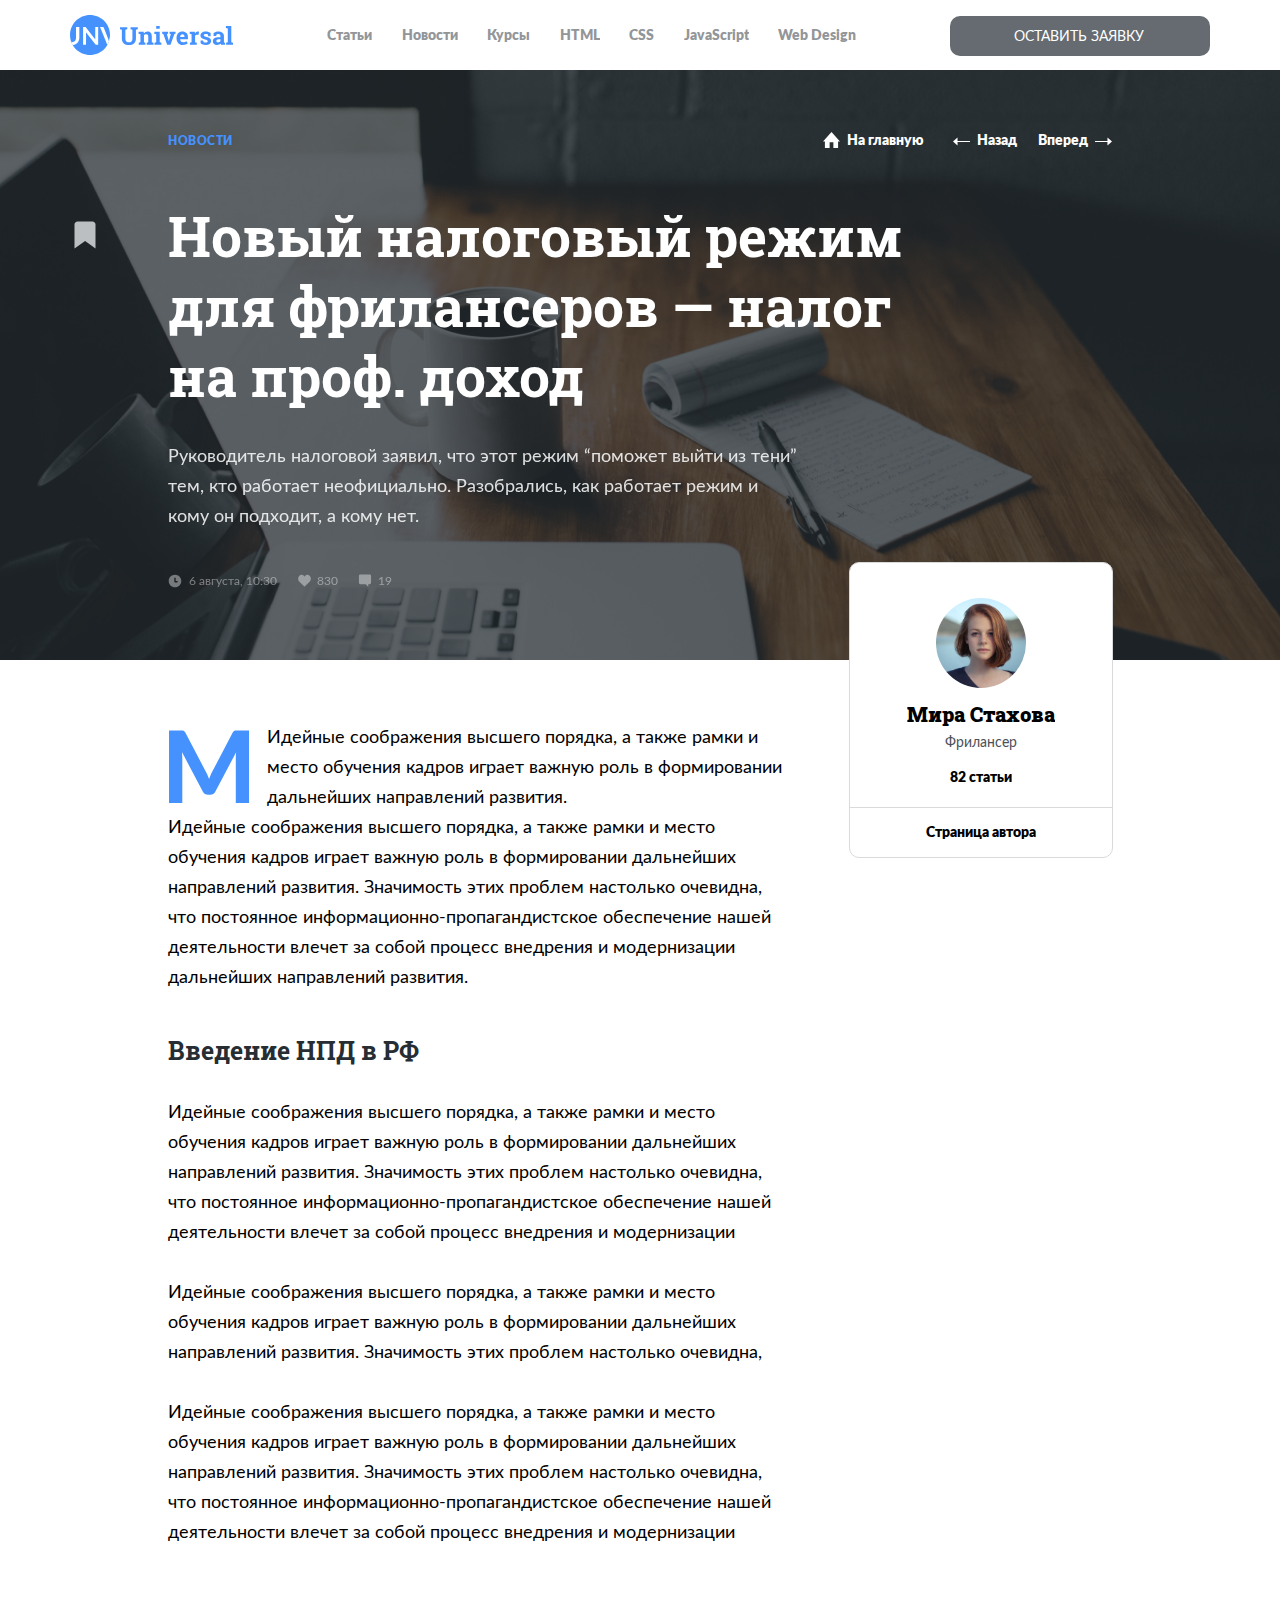
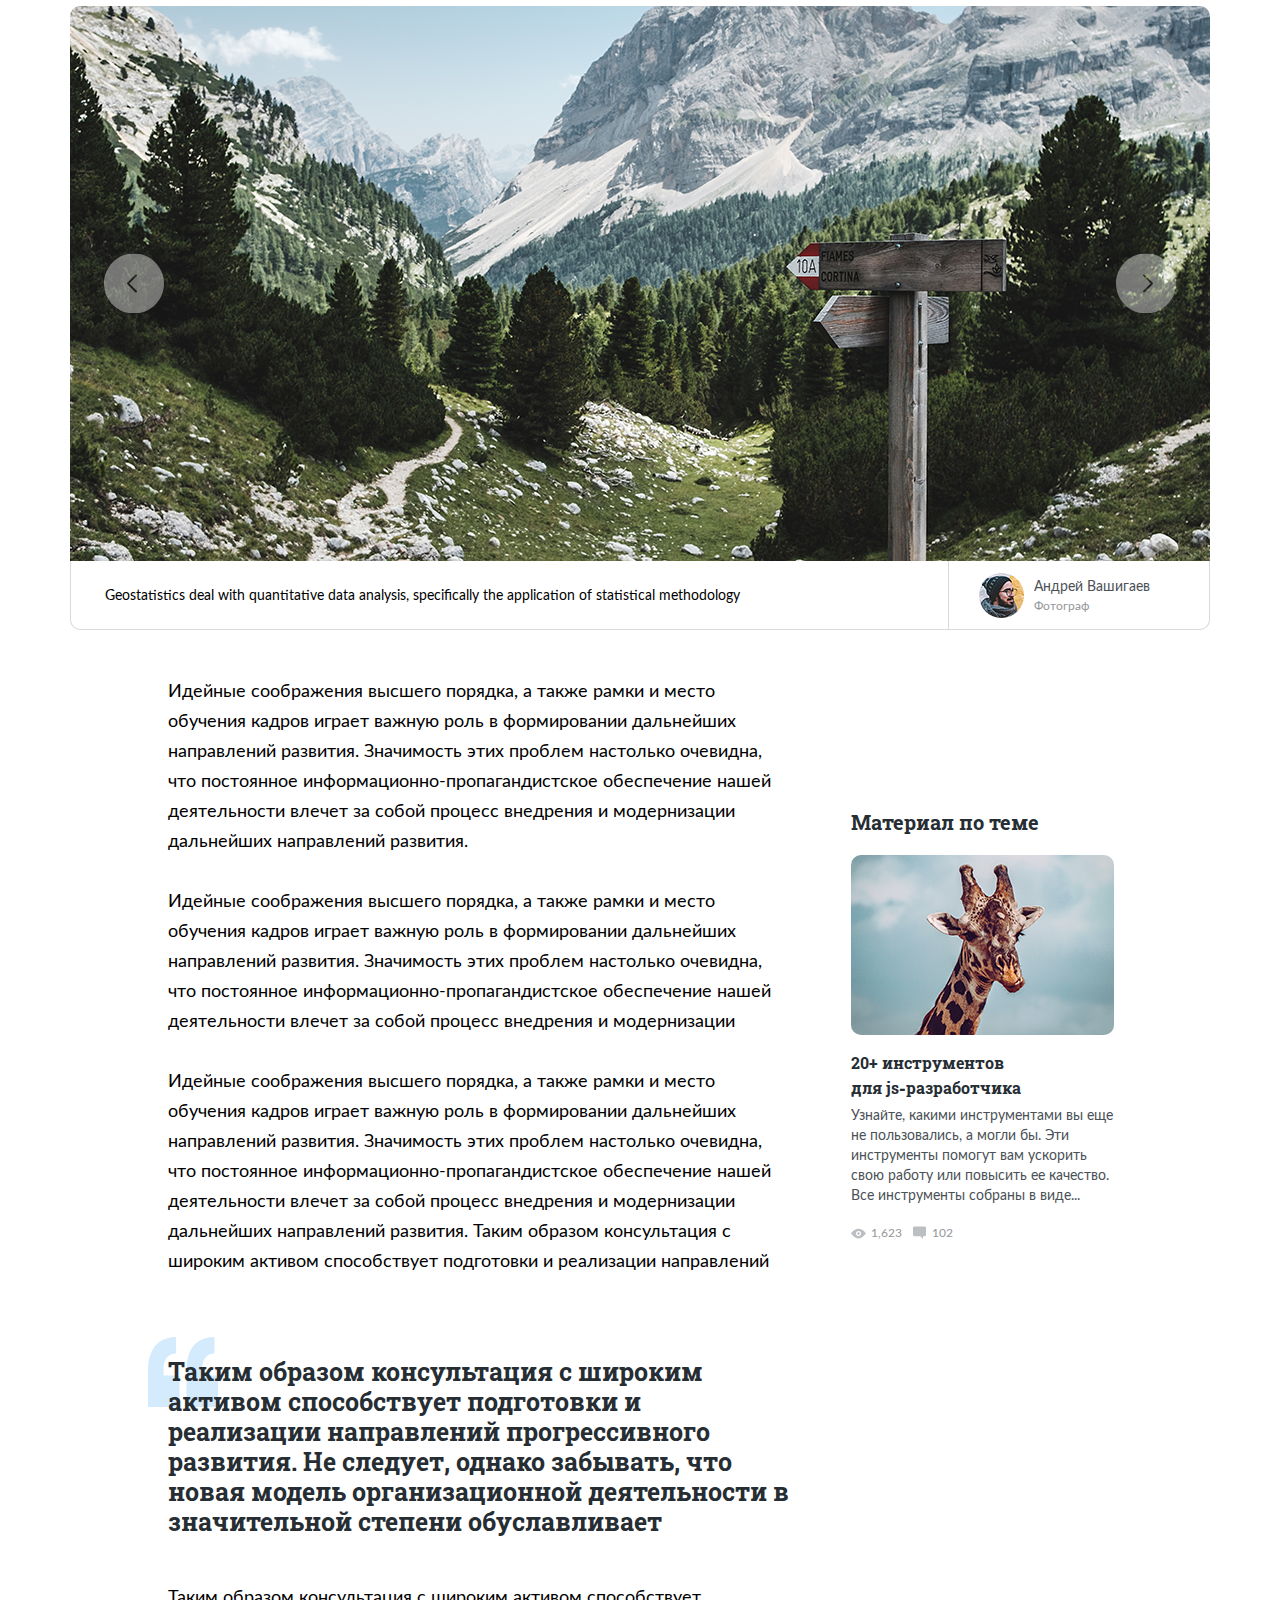
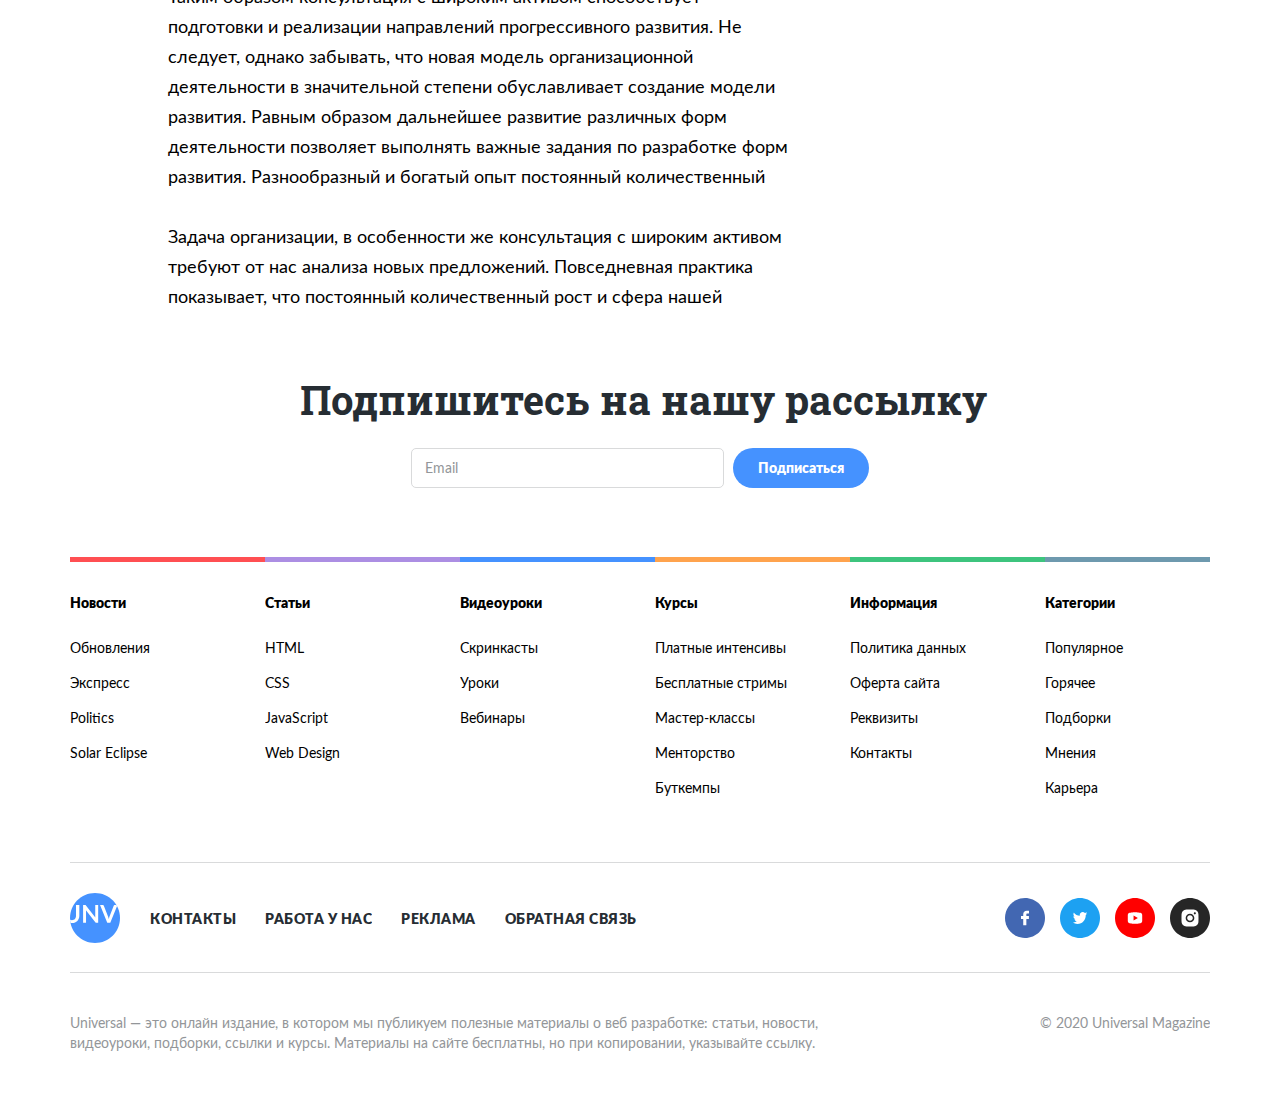
==== commit 7fe46ffd: "create: last part of article & mob responsive" ====
--- a/article.html
+++ b/article.html
@@ -172,8 +172,7 @@
             <!-- /.article__card-wrapper -->
             <div class="article__page-of-author">
               <span class="article__link-of-author">Страница автора</span>
-            </div>
-
+            </div>  
           </div>
           <!-- /.article__card-author -->
 
@@ -189,7 +188,7 @@
           <!-- /.article__block -->
 
           <div class="article__block">
-            <h2 class="title title--big_black article__title">Введение НПД в РФ</h2>
+            <h2 class="title title--big_black  article__title">Введение НПД в РФ</h2>
             <p class="article__paragraph">
               Идейные соображения высшего порядка, а также рамки и место обучения кадров играет важную роль в формировании дальнейших направлений развития. Значимость этих проблем настолько очевидна, что&nbsp;постоянное информационно-пропагандистское обеспечение нашей деятельности влечет за собой процесс внедрения и модернизации 
             </p>
@@ -201,6 +200,7 @@
             </p>
           </div>
           <!-- /.article__block -->
+
         </div>
         <!-- /.article-wrapper -->
 
@@ -260,10 +260,96 @@
         </div>
         <!-- /.article-slider article-slider__wrapper -->
 
+        <div class="article-wrapper">
+
+          <div class="article__block">
+            <p class="article__paragraph">
+              Идейные соображения высшего порядка, а также рамки и место обучения кадров играет важную роль в формировании дальнейших направлений развития. Значимость этих проблем настолько очевидна, что&nbsp;постоянное информационно-пропагандистское обеспечение нашей деятельности влечет за собой процесс внедрения и модернизации дальнейших направлений развития.
+            </p>
+            <div class="card-material article__card-material">
+              <div class="card-material__wrapper">
+                <h3 class="title title--medium_black card-material__title-up">Материал по теме</h3>
+                <div class="card-material__image-wrapper">
+                  <img src="img/material-card-1.png" alt="Фото: жираф" class="card-material__image">
+                </div>
+                <!-- /.card-material__image-wrapper -->
+                <h4 class="title title--small_black card-material__title">20+ инструментов для&nbsp;js&#8209;разработчика</h4>
+                <p class="card-material__text">
+                  Узнайте, какими инструментами вы еще не пользовались, а могли бы. Эти инструменты помогут вам ускорить свою работу или повысить ее качество. Все инструменты собраны в виде...
+                </p>
+                <div class="card-material__wrapper-info">
+                  <div class="view-group">
+                    <img
+                      src="img/view.svg"
+                      alt="Иконка: просмотры"
+                      class="view-group__icon"
+                    />
+                    <span class="view-group__number">1,623</span>
+                  </div>
+                  <!-- /.view-group -->
+                  <div class="message-group">
+                    <img
+                      src="img/message.svg"
+                      alt="Иконка: комментарии"
+                      class="message-group__icon"
+                    />
+                    <span class="message-group__number">102</span>
+                  </div>
+                  <!-- /.message-group -->
+                </div>
+                <!-- /.card-material__wrapper-info -->
+
+              </div>
+              <!-- /.card-material-wrapper -->
+            </div>
+            <!-- /.article__card-material -->
+            <p class="article__paragraph">
+              Идейные соображения высшего порядка, а также рамки и место обучения кадров играет важную роль в формировании дальнейших направлений развития. Значимость этих проблем настолько очевидна, что&nbsp;постоянное информационно-пропагандистское обеспечение нашей деятельности влечет за собой процесс внедрения и модернизации 
+            </p>
+            <p class="article__paragraph article__paragraph--margin">
+              Идейные соображения высшего порядка, а также рамки и место обучения кадров играет важную роль в формировании дальнейших направлений развития. Значимость этих проблем настолько очевидна, что&nbsp;постоянное информационно-пропагандистское обеспечение нашей деятельности влечет за собой процесс внедрения и модернизации дальнейших направлений развития. Таким образом консультация с широким активом способствует подготовки и реализации направлений 
+            </p>
+            <div class="article__title-wrapper">
+              <h2 class="title title--big_black article__title-big">
+                Таким образом консультация с широким активом способствует подготовки и реализации направлений прогрессивного развития. Не следует, однако забывать, что новая модель организационной деятельности в значительной степени обуславливает  
+              </h2>
+            </div>
+            <p class="article__paragraph">
+              Таким образом консультация с широким активом способствует подготовки и реализации направлений прогрессивного развития. Не следует, однако забывать, что новая модель организационной деятельности в значительной степени обуславливает создание модели развития. Равным образом дальнейшее развитие различных форм деятельности позволяет выполнять важные задания по разработке форм развития. Разнообразный и богатый опыт постоянный количественный 
+            </p>
+            <p class="article__paragraph article__paragraph--margin">
+              Задача организации, в особенности же консультация с широким активом требуют от нас анализа новых предложений. Повседневная практика показывает, что постоянный количественный рост и сфера нашей 
+            </p>
+
+          </div>
+          <!-- /.article__block -->
+        </div>
+        <!-- /.article-wrapper -->
       </div>
       <!-- /.container -->
     </section>
     <!-- /.article -->
+
+    <section class="subscribe">
+      <div class="container">
+        <div class="subscribe-wrapper">
+          <h2 class="subscribe__title">Подпишитесь на нашу рассылку</h2>
+          <form action="send.php" method="POST" class="subscribe__form">
+            <input
+              type="email"
+              class="subscribe__input"
+              placeholder="Email"
+              name="email"
+              required=""
+            />
+            <button class="button subscribe__button" type="submit">Подписаться</button>
+          </form>
+        </div>
+        <!-- /.subscribe-wrapper -->
+      </div>
+      <!-- /.container -->
+    </section>
+    <!-- /.subscribe -->
 
     <footer class="footer" id="footer">
       <div class="container">
@@ -429,8 +515,6 @@
         </form>
       </div>
       <!-- /.modal__dialog -->
-
-
     </div>
     <!-- /.modal -->
 
--- a/css/style.css
+++ b/css/style.css
@@ -1 +1 @@
-/*! normalize.css v8.0.1 | MIT License | github.com/necolas/normalize.css */html{line-height:1.15;-webkit-text-size-adjust:100%}body{margin:0}main{display:block}h1{font-size:2em;margin:.67em 0}hr{box-sizing:content-box;height:0;overflow:visible}pre{font-family:monospace,monospace;font-size:1em}a{background-color:transparent}abbr[title]{border-bottom:none;text-decoration:underline;-webkit-text-decoration:underline dotted;text-decoration:underline dotted}b,strong{font-weight:bolder}code,kbd,samp{font-family:monospace,monospace;font-size:1em}small{font-size:80%}sub,sup{font-size:75%;line-height:0;position:relative;vertical-align:baseline}sub{bottom:-0.25em}sup{top:-0.5em}img{border-style:none}button,input,optgroup,select,textarea{font-family:inherit;font-size:100%;line-height:1.15;margin:0}button,input{overflow:visible}button,select{text-transform:none}button,[type=button],[type=reset],[type=submit]{-webkit-appearance:button}button::-moz-focus-inner,[type=button]::-moz-focus-inner,[type=reset]::-moz-focus-inner,[type=submit]::-moz-focus-inner{border-style:none;padding:0}button:-moz-focusring,[type=button]:-moz-focusring,[type=reset]:-moz-focusring,[type=submit]:-moz-focusring{outline:1px dotted ButtonText}fieldset{padding:.35em .75em .625em}legend{box-sizing:border-box;color:inherit;display:table;max-width:100%;padding:0;white-space:normal}progress{vertical-align:baseline}textarea{overflow:auto}[type=checkbox],[type=radio]{box-sizing:border-box;padding:0}[type=number]::-webkit-inner-spin-button,[type=number]::-webkit-outer-spin-button{height:auto}[type=search]{-webkit-appearance:textfield;outline-offset:-2px}[type=search]::-webkit-search-decoration{-webkit-appearance:none}::-webkit-file-upload-button{-webkit-appearance:button;font:inherit}details{display:block}summary{display:list-item}template{display:none}[hidden]{display:none}*{box-sizing:border-box}body{background-color:#e5e5e5}@font-face{font-family:"Lato",sans;src:url("../fonts/Lato-Bold.woff2") format("woff2"),url("../fonts/Lato-Bold.woff") format("woff");font-weight:bold;font-style:normal}@font-face{font-family:"Lato";src:url("../fonts/Lato-Regular.woff2") format("woff2"),url("../fonts/Lato-Regular.woff") format("woff");font-weight:normal;font-style:normal}@font-face{font-family:"Lato";src:url("../fonts/Lato-Black.woff2") format("woff2"),url("../fonts/Lato-Black.woff") format("woff");font-weight:900;font-style:normal}.container{max-width:1140px;margin:auto}img{height:100%;max-width:100%}.button{color:#fff;border-radius:20px;background-color:#4592ff;border:none;cursor:pointer}a{text-decoration:none;color:inherit}.title{margin:0;font-family:"Roboto Slab",sans;font-style:normal;font-weight:bold}.title--small_black{font-size:16px;line-height:25px;color:#262d33}.title--small_light{font-size:16px;line-height:25px;color:#fff}.title--medium_black{font-size:20px;line-height:25px;color:#262d33}.title--big_black{font-size:25px;line-height:30px;color:#262d33}.title--large_light{font-size:40px;line-height:50px;color:#fff}.title--super-large_light{font-size:55px;line-height:70px;color:#fff}.text{margin:0;font-family:"Lato",sans-serif;font-style:normal;font-weight:normal;font-size:14px;line-height:20px}.tag{font-family:Lato;font-style:normal;font-weight:900;font-size:12px;line-height:15px;letter-spacing:.5px;text-transform:uppercase}.tag--css{color:#3dc47e}.tag--javascript{color:#4592ff}.tag--html{color:#ac8ee3}.tag--web{color:#ffa34d}.tag--web_light{color:#e7d9ff}.tag--article{color:#6e99ae}.tag--new{color:#4592ff}.tag--opinion{color:#3bbdc4}.tag--hot{color:#ff4f52}.tag--compilations{color:#ac8ee3}.tag--career{color:#6e99ae}.message-group{display:flex}.message-group__icon{width:14.5px;height:13px}.message-group__icon--light{opacity:.4}.message-group__number{margin-left:5.75px;display:block;font-family:Lato;font-style:normal;font-weight:normal;font-size:12px;line-height:15px;color:#939699}.message-group__number--light{opacity:.4;color:#fff}.like-group{display:flex}.like-group__icon{width:15px;height:13px}.like-group__icon--light{opacity:.4}.like-group__number{margin-left:5.12px;font-family:Lato;font-style:normal;font-weight:normal;font-size:12px;line-height:15px;color:#939699}.like-group__number--light{opacity:.4;color:#fff}.date{font-family:Lato;font-style:normal;font-weight:normal;font-size:12px;line-height:15px;color:#939699}.date-group{display:flex;margin-right:20px}.date-group__icon{width:13.5px;height:13.5px;margin-right:7px;margin-bottom:2px}.date--light{opacity:.4;color:#fff}.header{padding:15px 0;background-color:#262d33;font-family:"Lato",sans;font-style:normal;font-size:14px;line-height:20px}.header--light_theme{background-color:#fff;padding-bottom:9px}.header-wrapper{display:flex;flex-wrap:wrap;justify-content:space-between;align-items:center}.header__link{max-width:101px;max-height:40px;text-align:center;overflow:hidden;font-weight:900;color:#fff;font-size:14px;line-height:20px;font-weight:900}.header__link--mobile_visible{display:none}.header__link--dark{color:#939699}.header__background-menu{display:flex;justify-content:center;background-color:#262d33}.header__background-menu--light{background-color:#fff}.header .menu-wrapper{margin-top:6px;margin-bottom:0;padding-left:0;display:flex;justify-content:space-between;width:540px}.header .menu-wrapper--light{margin-top:-4px;width:529px}.header__button{max-width:292px;max-height:58px;overflow:hidden;font-weight:normal;margin-top:-4px;padding:13px 66px 11px 64px;border:none;border-radius:10px;background-color:#656b70;color:#fff;text-transform:uppercase}.header__button-menu{display:none;margin-right:-6px}.main__background{position:relative;background-color:#262d33;height:469px}.main__card{display:flex;width:1140px;top:25px;right:50%;transform:translateX(50%);position:absolute;border-radius:10px;overflow:hidden}.main__tag{display:block;max-height:15px;max-width:450px;overflow:hidden;text-transform:uppercase;margin-bottom:8px}.main__tag--margin{margin-bottom:21px}.main__text{margin:0;padding:0;max-height:40px;overflow:auto;font-weight:normal;font-size:14px;line-height:20px}.main__tabs{margin:0;padding:0;font-family:"Lato",sans-serif;font-style:normal;list-style-type:none;background-color:#fff;z-index:20}.main__recommendation{max-width:263px;height:59px;overflow:auto;padding:20px 25px 19px 25px;display:block;font-weight:900;font-size:14px;line-height:20px;text-transform:uppercase;letter-spacing:.5px}.main__tab{width:263px;height:99px;padding:17px 25px 17px 25px;text-decoration:none;cursor:pointer}.main__tab--active{background-color:#f5f5f5}.main__tab--last{height:110px}.main__link{color:#4b5157;display:block}.main__delimiter{background-color:#d9dadb;width:100%;height:1px}.main__tabs-content{margin:0;padding:0;width:877px;height:570px}.main__list{margin:0;padding:0;list-style:none;height:100%}.main__element{display:none}.main__element--active{display:block;position:relative}.main__element::after{content:"";position:absolute;width:100%;height:100%;top:0;left:0;right:0;bottom:0;background:linear-gradient(0deg, rgba(64, 48, 61, 0.35), rgba(64, 48, 61, 0.35));z-index:12}.main__info-1,.main__info-2,.main__info-3,.main__info-4,.main__info-5{position:absolute;top:55px;left:55px;z-index:13}.main__image{height:570px;width:877px;-o-object-fit:cover;object-fit:cover}.main__avatar{border-radius:50%;-o-object-fit:cover;object-fit:cover;width:45px;height:45px}.main__author{display:flex;flex-wrap:wrap;margin-bottom:145px}.main__author-group{max-width:180px;margin-top:-1px;margin-bottom:-1 px}.main__avatar{margin-right:10px}.main__title{max-width:779px;height:101px;overflow:auto;margin:0 0 48px 0;color:#fff;font-family:"Roboto Slab",sans;font-style:normal;font-weight:bold;font-size:40px;line-height:50px}.main__button{max-width:205px;max-height:56px;overflow:hidden;padding:10px 22px 10px 20px;font-family:Lato;font-style:normal;font-weight:900;font-size:14px;line-height:20px}.main__arrow{margin-left:5px;width:15px;height:7px}.author-group{display:flex;flex-direction:column;justify-content:center;font-family:Lato;font-style:normal;font-weight:normal;color:#fff}.author__name{overflow:auto;max-height:40px;font-size:14px;line-height:20px}.author__position{overflow:hidden;max-height:16px;opacity:.4;font-size:12px;line-height:15px}.lifehacks{padding-top:154px;padding-bottom:30px}.lifehacks-wrapper{display:flex;justify-content:space-between;background-color:#262d33;height:130px;border-radius:10px;color:#fff}.lifehacks__card{padding-left:25px;display:flex;align-items:center;justify-content:space-between;max-width:284px}.lifehacks__text{width:154px;max-height:80px;overflow:auto;margin:0;font-family:Lato;font-style:normal;font-weight:900;font-size:14px;line-height:20px;cursor:pointer}.lifehacks__image{margin-top:-3px;width:65px;height:65px;-o-object-fit:cover;object-fit:cover;margin-left:15px}.main-card{grid-column:1/3;grid-row:1/3;cursor:pointer}.popular-card{grid-column:3/4;grid-row:1/2;cursor:pointer}.checklist-card{grid-column:4/5;grid-row:1}.photo-card{grid-column:1/2;grid-row:3/4;cursor:pointer}.card-1{grid-column:2/3;grid-row:3;cursor:pointer}.card-2{grid-column:3/4;grid-row:3;cursor:pointer}.card-3{grid-column:2/3;grid-row:4;cursor:pointer}.card-4{grid-column:3/4;grid-row:4;cursor:pointer}.tags-card{grid-column:4/5;grid-row:2/3}.social-network-card{grid-column:4/5;grid-row:4}.content{padding-bottom:62px}.content-wrapper{display:grid;grid-template-columns:repeat(4, 1fr);grid-auto-rows:170px;-moz-column-gap:29px;column-gap:29px;row-gap:30px}.content__main-card{width:555px;padding-top:15px;display:flex;flex-wrap:wrap;background-color:#fff;border-radius:10px}.content__main-info{padding:22px 0 0 35px}.content__main-tag{display:block;max-width:218px;height:15px;overflow:auto}.content__main-title{height:91px;margin-bottom:25px;margin-top:20px;width:228px;overflow:auto}.content__main-text{height:81px;overflow:auto;margin-top:-2px;width:228px}.content__main-image-wrapper{-o-object-fit:cover;object-fit:cover;width:292px;height:299px}.content__main-delimiter{width:100%;height:1px;background-color:#d9dadb}.content__main-footer{width:555px;padding:14px 35px 12px 35px;display:flex;align-items:center}.content__main-footer-text{max-height:20px;flex-grow:1;overflow:auto;margin-left:4px}.content__main-author-group{display:flex;align-items:center}.content__main-avatar{width:30px;height:30px;border-radius:50%}.content__main-name{width:100px;max-height:20px;overflow:auto;margin-left:10px;font-family:Lato;font-style:normal;font-weight:900;font-size:14px;line-height:20px}.content__popular-card{width:263px;height:370px;padding:19px 20px 24px 25px;position:relative;border-radius:10px;overflow:hidden}.content__popular-card::before{content:"";position:absolute;top:0;right:0;left:0;bottom:0;background:linear-gradient(0deg, rgba(64, 48, 61, 0.35), rgba(64, 48, 61, 0.35));z-index:-1}.content__popular-mark{display:block;width:92px;height:25px;background-color:#3dc47e;color:#fff;border-radius:3px;text-align:center;padding:7px 3px 7px;font-family:Lato;font-style:normal;font-weight:normal;font-size:12px;line-height:15px;margin-bottom:117px;overflow:hidden}.content__popular-tag{display:block;width:195px;height:15px;overflow:auto}.content__popular-title{margin-top:23px;margin-bottom:27px;height:75px;overflow:auto;letter-spacing:.5px;text-transform:uppercase}.content__popular-image{position:absolute;top:0;right:0;left:0;bottom:0;z-index:-2;width:263px;height:370px;-o-object-fit:cover;object-fit:cover}.content__popular-footer{display:flex;flex-wrap:wrap;align-items:center}.content__popular-footer-avatar{width:45px;height:45px;border-radius:50%;overflow:hidden}.content__popular-footer-name{width:100%;overflow:auto;height:20px;margin-top:-4px;margin-bottom:2px;color:#fff;opacity:.85;width:153x}.content__popular-footer-info{margin-left:10px;margin-top:4px;width:157px;display:flex;flex-wrap:wrap;justify-content:space-between}.content__popular-footer-date{margin-left:-1px;max-width:74px;overflow:auto;height:16px}.content__checklist-card{width:263px;height:170px;border-radius:10px;background-color:#3bbdc4}.content__checklist-title{height:50px;overflow:auto;max-width:216px}.content__checklist-top{display:flex;justify-content:flex-end;position:relative;padding:24px 22px 28px 25px;width:100%}.content__checklist-info{position:absolute;top:25px;left:25px}.content__checklist-weight{color:#c1f4f5;margin-top:11px;max-width:150px;height:20px;overflow:auto}.content__checklist-image-wrapper{width:56px;height:72px}.content__checklist-bottom{display:flex;justify-content:center;align-items:center;border-top:1px solid #96e2e3;cursor:pointer;height:47px}.content__checklist-download{width:20px;height:20px}.content__checklist-link{max-width:165px;height:20px;overflow:auto;font-weight:900;color:#fff;margin-left:11px}.content__photo-card{width:263px;height:370px;background-color:#fff;border-radius:10px;overflow:hidden}.content__photo-wrapper{width:263px;height:275px}.content__photo-image{width:100%;-o-object-fit:cover;object-fit:cover}.content__photo-title{padding:15px 51px 30px 25px;max-height:145px;overflow:auto}.content__card{width:263px;height:170px;padding:26px 25px 30px 25px;background-color:#fff;border-radius:10px}.content__card-title{width:213px;height:25px;overflow:auto;margin-bottom:5px}.content__card-text{margin-bottom:10px;width:213px;height:60px;overflow:auto}.content__card-date{display:block;height:15px;max-width:213px;overflow:auto}.content__tags-card{width:263px;height:370px;background-color:#fff;border-radius:10px;overflow:auto}.content__tags-title{padding:21px 25px 19px 25px;height:60px;overflow:auto;font-weight:900;letter-spacing:.5px;text-transform:uppercase}.content__tags-delimiter{width:100%;height:1px;background-color:#d9dadb}.content__tags-wrapper{display:flex;flex-wrap:wrap;padding:25px 4px 0 25px}.content__tags-tag{max-width:208px;height:30px;overflow:auto;padding:4px 15px;margin-right:10px;margin-bottom:15px;border-radius:5px;border:1px solid #d9dadb;color:#262d33;font-weight:900;cursor:pointer}.content__social-network-card{display:flex;flex-wrap:wrap;justify-content:space-between;width:263px;height:170px;padding:31px 35px 40px 39px;background-color:#fff;border-radius:10px}.content__social-network-title{max-width:190px;height:25px;overflow:auto;margin-bottom:25px;flex-basis:100%;text-align:center}.content__social-network-wrapper{width:50px;height:50px;cursor:pointer}.content__social-network-wrapper-icon{display:flex;justify-content:space-between;width:190px}.content__message-number,.content__like-number{max-width:21px;height:16px;overflow:auto}.money{position:relative;padding:50px 0 55px 0;background-image:url(../img/money.jpg);background-repeat:no-repeat;background-position:center;background-size:cover}.money:before{content:"";position:absolute;top:0;left:0;right:0;bottom:0;background:rgba(64,48,61,.35)}.money-wrapper{position:relative;max-width:946px;margin:auto;text-align:center}.money__title{margin-bottom:24px;height:101px;overflow:auto}.money__button{padding:10px 22px 10px 22px;font-family:Lato;font-style:normal;font-weight:900;font-size:14px;line-height:20px;max-width:300px;max-height:40px;overflow:hidden}.money__arrow{margin-left:5px;width:15px;height:7px}.articles{padding-top:60px;padding-bottom:60px}.articles-wrapper{display:grid;grid-template-columns:repeat 2,1fr;grid-template-rows:770px,700px;-moz-column-gap:29px;column-gap:29px}.articles__main{grid-column:1;grid-row:span 2;border-radius:10px;overflow:hidden;background-color:#fff}.articles__card{display:flex;padding:25px 25px 24px 25px}.articles__delimiter{width:798px;height:1px;background-color:#d9dadb;margin-left:25px}.articles__info{display:flex;flex-direction:column;position:relative}.articles__tag{display:block;margin-top:4px;width:267px;height:15px;margin-bottom:15px;overflow:auto}.articles__bookmark-wrapper{position:absolute;top:0;right:0;width:20px;height:20px;cursor:pointer}.articles__image{-o-object-fit:cover;object-fit:cover;width:100%}.articles__image-wrapper{flex-shrink:0;margin-right:25px;width:336px;height:195px}.articles__title{width:437px;max-height:50px;margin-bottom:11px;overflow:auto}.articles__text{width:437px;height:60px;flex-grow:1;margin-bottom:20px;overflow:auto}.articles__rating{display:flex;margin-bottom:5px}.articles__date{margin-right:11px;max-width:68px;overflow:auto;height:15px}.articles__message-number{margin-right:11.12px;max-width:60px;height:15px;overflow:auto}.articles__like-number{max-width:60px;height:15px;overflow:auto}.articles__recent{grid-column:2;grid-row:1;background-color:#fff;border-radius:10px;overflow:hidden}.articles__recent-card{position:relative;display:flex;padding:18px 25px 16px 25px;cursor:pointer}.articles__recent-bc-number{position:absolute;top:22px;right:25px;width:41px;height:50px;opacity:.8}.articles__recent-delimiter{width:213px;height:1px;margin-left:25px;background-color:#d9dadb}.articles__recent-wrapper{flex-shrink:0;margin-right:10px;width:60px;height:60px}.articles__recent-image{-o-object-fit:cover;object-fit:cover}.articles__recent-title{width:263px;padding:20px 10px 17px 26px;height:59px;overflow:auto;border-bottom:1px solid #d9dadb;text-transform:uppercase;font-weight:900;letter-spacing:.5px}.articles__recent-readmore{padding:10px;display:flex;justify-content:center;align-items:center;height:45px;overflow:auto;width:245px;margin-left:9px;border-top:1px solid #d9dadb;font-weight:900;cursor:pointer}.articles__recent-name{width:143px;height:40px;overflow:auto;margin-bottom:5px}.articles__recent-time{display:block;width:143px;height:15px;overflow:auto}path.active{fill:#ff4f52}.hints{padding-top:60px;padding-bottom:60px;background-color:#262d33}.hints-wrapper{display:grid;grid-template-columns:repeat 3,1fr;grid-auto-rows:-webkit-min-content;grid-auto-rows:min-content;grid-gap:30px}.hints__card-slider{grid-column:1/2;grid-row:1/3}.hints__card-career{grid-column:2/4;grid-row:1}.hints__card-1{grid-column:2;grid-row:2}.hints__card-2{grid-column:3;grid-row:2}.hints__slider-image{-o-object-fit:cover;object-fit:cover}.hints__swiper-container{width:555px;height:570px;position:relative}.hints__swiper-container::before{content:"";position:absolute;top:0;left:0;right:0;bottom:0;width:100%;height:100%;background:rgba(64,48,61,.35);z-index:2}.hints__swiper-wrapper{position:relative}.hints__card{background-color:#fff;width:263px;height:170px;padding:26px 25px 30px 25px;border-radius:10px}.hints__card-title{width:213px;height:25px;overflow:auto;margin-bottom:5px}.hints__card-text{margin-bottom:10px;width:213px;height:60px;overflow:auto}.hints__card-date{display:block;height:15px;max-width:213px;overflow:auto}.hints__card-slider{width:555px;height:570px;position:relative;border-radius:10px;overflow:hidden}.hints__card-slider-mark{padding:5px 12px;max-width:255px;max-height:40px;overflow:auto;position:absolute;top:18px;left:18.5px;z-index:5;color:#fff;background-color:#3dc47e;font-family:Lato;font-style:normal;font-weight:normal;font-size:12px;line-height:15px;border-radius:3px}.hints__card-slider-info{padding:50px 50px 0 50px;position:absolute;top:0;left:0;right:0;z-index:3;display:flex;align-items:center;flex-direction:column}.hints__card-slider-avatar{margin-bottom:9px;border-radius:50%;-o-object-fit:cover;object-fit:cover;width:45px;height:45px}.hints__card-slider-name{margin-bottom:2px;display:block;font-family:Lato;font-style:normal;font-weight:normal;font-size:14px;line-height:20px;opacity:.85;color:#fff;height:21px;max-width:166px;overflow:auto}.hints__card-slider-position{margin-left:2px;margin-bottom:29px;font-family:Lato;font-style:normal;font-weight:normal;font-size:12px;line-height:15px;opacity:.4;color:#fff;height:16px;max-width:166px;overflow:auto}.hints__card-slider-title{width:455px;height:154px;margin-bottom:40px;overflow:auto;text-align:center}.hints__card-slider-button{max-width:280px;max-height:40px;overflow:hidden;display:flex;padding:10px 20px;font-family:Lato;font-style:normal;font-weight:900;font-size:14px;line-height:20px;cursor:pointer}.hints__card-slider-button-image{margin-right:7px;width:21px;height:18px}.hints__card-slider-button-number{margin-left:8px;font-weight:normal;color:#c5e4fc}.hints__card-career-wrapper{position:relative;background-color:#b4d1e0;width:555px;height:370px;overflow:hidden;border-radius:10px}.hints__card-career-image{-o-object-fit:cover;object-fit:cover}.hints__card-career-info{position:absolute;padding:35px 0 50px 35px;top:0;left:0}.hints__card-career-tag{display:block;margin-bottom:21px;width:213px;height:15px;overflow:auto}.hints__card-career-title{margin-bottom:15px;width:213px;height:91px;overflow:auto}.hints__card-career-text{width:213px;height:61px;overflow:auto;margin-bottom:43px}.hints__card-career-button{margin-left:2px;max-width:205px;max-height:56px;overflow:hidden;padding:10px 22px 10px 20px;font-family:Lato;font-style:normal;font-weight:900;font-size:14px;line-height:20px;cursor:pointer}.hints__card-career-arrow{margin-left:5px;width:15px;height:7px}.subscribe{background-color:#fff}.subscribe-wrapper{padding-top:62px;padding-bottom:69px;margin:auto;width:750px;display:flex;flex-wrap:wrap;justify-content:center}.subscribe__title{margin-top:0;margin-left:35px;margin-bottom:22px;height:51px;overflow:auto;flex-basis:100%;font-size:40px;line-height:50px;color:#262d33;font-family:"Roboto Slab",sans;font-style:normal;font-weight:bold}.subscribe__input{width:313px;height:40px;padding-right:13px;padding-left:13px;border:1px solid #d9dadb;border-radius:5px;margin-right:5px;outline:none}.subscribe__input::-moz-placeholder{font-family:Lato;font-style:normal;font-weight:normal;font-size:14px;line-height:20px;color:#939699}.subscribe__input:-ms-input-placeholder{font-family:Lato;font-style:normal;font-weight:normal;font-size:14px;line-height:20px;color:#939699}.subscribe__input::placeholder{font-family:Lato;font-style:normal;font-weight:normal;font-size:14px;line-height:20px;color:#939699}.subscribe__button{padding:11px 25px 9px;max-width:186px;height:40px;font-family:Lato;font-style:normal;font-weight:900;font-size:14px;line-height:20px;overflow:auto}.footer{background-color:#fff}.footer-card-wrapper{display:grid;grid-template-columns:1fr 1fr 1fr 1fr 1fr 165px;grid-auto-rows:-webkit-min-content;grid-auto-rows:min-content}.footer__news{grid-column:1/2}.footer__articles{grid-column:2/3}.footer__video-lessons{grid-column:3/4}.footer__courses{grid-column:4/5}.footer__information{grid-column:5/6}.footer__categories{grid-column:6/7}.footer__card{display:flex;flex-wrap:wrap;flex-direction:column}.footer__line{width:100%;height:5px;margin-bottom:32px}.footer__line--news{background-color:#ff4f52}.footer__line--articles{background-color:#ac8ee3}.footer__line--video-lessons{background-color:#4592ff}.footer__line--courses{background-color:#ffa34d}.footer__line--information{background-color:#3dc47e}.footer__line--categories{background-color:#6e99ae;width:165px}.footer__title{width:165px;height:20px;margin-bottom:25px;font-weight:bold;overflow:auto}.footer__text{width:165px;height:20px;margin-bottom:15px;overflow:auto}.footer__delimiter-up{width:100%;height:1px;background-color:#d9dadb;margin-top:48px}.footer__delimiter-down{width:100%;height:1px;background-color:#d9dadb}.footer__logo{width:50px;height:50px}.footer-info-wrapper{display:flex;flex-wrap:wrap;align-items:center;padding-top:30px;padding-bottom:25px}.footer__info{display:flex;flex-grow:1;margin-left:30px}.footer__info-link{cursor:pointer}.footer__link{display:block;max-width:150px;height:20px;overflow:auto;margin-right:29px;font-family:Lato;font-style:normal;font-weight:900;font-size:14px;line-height:20px;letter-spacing:.5px;color:#262d33;text-transform:uppercase;cursor:pointer}.footer__social-networks{display:flex}.footer__social-network-wrapper{display:block;margin-left:15px;margin-bottom:3px;width:40px;height:40px}.footer__social-network-image{width:40px;height:40px}.footer__footnote{display:flex;justify-content:space-between;padding-top:41px;padding-bottom:55px}.footer__description{color:#939699;width:750px;height:40px;overflow:auto}.footer__copyrigh{display:block;width:189px;text-align:end;height:22px;overflow:auto;color:#939699}.modal__overlay{position:fixed;top:0;left:0;right:0;bottom:0;z-index:100;visibility:hidden;opacity:0;transition:opacity .2s;background:rgba(40,47,54,.8)}.modal__overlay--visible{visibility:visible;opacity:1}.modal__dialog{position:fixed;overflow-y:auto;max-height:100%;top:50%;left:50%;padding:33px 88px;border-radius:10px;overflow:hidden;transform:translate(-50%, -50%);background-color:#fff;max-width:360px;padding:30px 35px 40px 35px;z-index:101;visibility:hidden;opacity:0;transition:opacity .2s}.modal__dialog--visible{visibility:visible;opacity:1}.modal__close{width:16px;height:16px;position:absolute;right:16px;top:17px;text-decoration:none;cursor:pointer}.modal__title{margin-bottom:25px;font-size:20px;line-height:25px}.modal__form{display:flex;flex-direction:column;flex-wrap:wrap}.modal__name{height:20px;overflow:auto;margin-bottom:5px;font-weight:900}.modal__select{padding:10px 40px 8px 15px;-webkit-appearance:none;-moz-appearance:none;appearance:none;background:url(../img/select.svg) no-repeat right center;outline:0;background-size:auto;background-position:right 13px top 50%,0 0}.modal__select:invalid:not(:focus){color:#939699}.modal__select:invalid:focus{color:#939699}.modal__select:focus option{color:initial}.modal__message{height:120px;resize:none}.modal__data-processing{display:flex;align-items:center;margin-bottom:30px;color:#4b5157}.modal__button{padding:10px 25px;width:123px;height:38px;overflow:auto}.input{padding:8px 15px;margin-bottom:15px;width:290px;min-height:40px;outline:none;border:1px solid #d9dadb;border-radius:5px;background-color:#fff;outline:none}.data-processing__checkbox{margin-right:10px;width:20px;height:20px}.news{background-image:url(../img/article-back.png);background-repeat:no-repeat;background-position:center;background-size:cover;position:relative}.news::before{content:"";position:absolute;top:0;left:0;right:0;bottom:0;background:rgba(38,45,51,.75)}.news__content{position:relative;padding:61px 98px 70px}.news__top-wrapper{margin-bottom:50px;display:flex;align-items:center;justify-content:space-between}.news__navigation{display:flex}.news__title{width:750px;height:220px;margin-bottom:21px;flex-grow:1;overflow:auto}.news__text{width:632px;max-height:90px;margin-bottom:42px;margin-top:0;overflow:auto;font-family:Lato;font-style:normal;font-weight:normal;font-size:18px;line-height:30px;color:#fff;opacity:.85}.news__wrapper-info{display:flex;align-items:center}.news__like-group{margin-right:20px}.news__date-group{margin-right:20px}.news__bookmark-wrapper{width:30px;height:30px;position:absolute;top:150px;left:0;cursor:pointer}.navigation__to-main{display:flex;align-items:center;margin-right:30px}.navigation__icon{width:17px;height:19px;margin-right:7px}.navigation__icon:last-child{margin-right:0;margin-left:7px}.navigation__icon--padding{padding-bottom:3px}.navigation__name{height:20px;font-family:Lato;font-style:normal;font-weight:900;font-size:14px;line-height:20px;color:#fff}.navigation__to-back{display:flex;align-items:center;margin-right:21px}.navigation__forward{display:flex;align-items:center}.article{background-color:#fff}.article-wrapper{padding:63px 98px 28px}.article__block-foreword{margin-bottom:43px}.article__card-author{position:relative;float:right;margin-left:22px;margin-bottom:-147px;top:-161px;left:1px;width:264px;height:296px;background-color:#fff;border:1px solid #d9dadb;border-radius:10px;font-family:Lato;font-style:normal;font-weight:900;font-size:14px;line-height:20px}.article__author-image{width:90px;height:90px;margin-bottom:14px;-o-object-fit:cover;object-fit:cover;border-radius:50%}.article__card-wrapper{display:flex;align-items:center;flex-direction:column;padding:35px 25px 19px}.article__author{height:25px;margin-bottom:6px;font-family:Roboto Slab;font-style:normal;font-weight:900;font-size:20px;line-height:25px;overflow:auto}.article__position{display:block;font-weight:normal;color:#4b5157;margin-bottom:15px;height:20px;overflow:auto}.article__num-of-article{display:block;height:20px;overflow:auto}.article__page-of-author{padding:15px 25px 14px 25px;overflow:hidden;font-weight:900;border-top:1px solid #d9dadb;text-align:center}.article__link-of-author{display:block;height:20px;overflow:auto}.article__letter-wrapper{width:81px;height:75px;float:left;margin:6px 17px 7px 1px}.article__paragraph{margin-top:0;margin-bottom:30px;font-family:Lato;font-style:normal;font-weight:normal;font-size:18px;line-height:30px;width:623px}.article__title{margin-bottom:31px;max-width:624px;max-height:64px;overflow:auto;font-size:25px;line-height:32px}.article__swiper-container{width:100%;height:555px;border-radius:10px 10px 0 0;-o-object-fit:cover;object-fit:cover}.article__slider-image{-o-object-fit:cover;object-fit:cover;width:100%;height:100%}.article__button-slider{position:absolute;top:50%;transform:translateY(-46%);z-index:90;border:none;cursor:pointer;background-color:transparent}.article__button-slider--prev{left:28px}.article__button-slider--next{right:28px}.article__slider-wrapper{padding-bottom:30px}.swiper-footer{display:flex;border:1px solid #d9dadb;border-radius:0 0 10px 10px;border-top:none;justify-content:space-between}.swiper-footer__text{display:block;max-height:50px;overflow:auto}.swiper-footer__text-wrapper{padding:25px 34px 23px;flex-grow:1;flex-shrink:1}.swiper-footer__author{display:flex;align-items:center;padding:12px 26px 11px 30px;border-left:1px solid #d9dadb;width:261px;flex-shrink:0}.swiper-footer__avatar{border-radius:50%;width:45px;height:45px;-o-object-fit:cover;object-fit:cover}.swiper-footer__author-group{display:flex;flex-direction:column;justify-content:center;margin-left:10px;font-family:Lato;font-style:normal;font-weight:normal}.swiper-footer__name{margin-bottom:2px;height:20px;min-width:116px;overflow:hidden;color:#4b5157}.swiper-footer__position{opacity:1;color:#939699;height:15px;min-width:116px;overflow:hidden}@media(max-width: 1200px){.container{width:960px}.header{padding:20px 0}.header__logo{width:124px}.header__button{max-width:223px;max-height:55px;padding:13px 20px 10px 20px}.main__background{height:423px}.main__card{width:960px}.main__tabs-content,.main__image{width:737px;height:479px}.main__tab{padding:12px 18px;width:223px;height:83px}.main__tab--last{height:93px}.main__title{margin-bottom:22px;max-width:627px;height:81px;overflow:auto;font-size:30px;line-height:40px}.main__recommendation{max-width:223px;max-height:49px;padding:14px 12px 14px 12px;font-size:12px;line-height:20px}.main__text{max-height:30px;font-size:12px;line-height:15px}.menu-wrapper{margin-top:0}.author__name{max-height:20px}.author__position{max-height:15px}.lifehacks{padding-top:103px}.lifehacks__text{width:109px}.main-card{grid-column:1/3;grid-row:1/3}.popular-card{grid-column:1/2;grid-row:3/4}.checklist-card{grid-column:3/4;grid-row:1}.photo-card{grid-column:2/3;grid-row:4/5}.card-1{grid-column:2/3;grid-row:3}.card-2{grid-column:3/4;grid-row:4}.card-3{grid-column:1/2;grid-row:4}.card-4{grid-column:1/2;grid-row:5}.tags-card{grid-column:3/4;grid-row:2/4}.social-network-card{grid-column:3/4;grid-row:5}.content-wrapper{grid-template-columns:repeat(3, 1fr);-moz-column-gap:27px;column-gap:27px}.content__main-card{width:631px;justify-content:space-between}.content__main-footer{width:631px}.content__tags-tag:nth-child(7){order:-1}.content__checklist-card{width:302px}.content__checklist-title{width:255px}.content__tags-card{width:302px}.content__card{width:302px}.content__card-text,.content__card-title{width:252px}.content__popular-card{width:302px;height:170px}.content__popular-mark{margin-bottom:28px}.content__popular-title{height:52px;margin-top:10px;margin-bottom:0;font-size:15px}.content__popular-image{width:100%;height:170px}.content__popular-footer{display:none}.content__photo-card{width:302px}.content__photo-wrapper{width:100%}.content__social-network-card{width:302px;padding-right:56px;padding-left:56px}.articles-wrapper{-moz-column-gap:20px;column-gap:20px}.articles__image-wrapper{width:195px;margin-right:15px}.articles__delimiter{width:645px}.articles__recent-card{padding:18px 16px 16px 16px}.articles__recent-title{padding:20px 7px 17px 7px;text-align:center;width:243px}.articles__recent-delimiter{margin-left:16px}.hints-wrapper{grid-template-columns:repeat 2,1fr;grid-gap:26px}.hints__slider-image{width:467px}.hints__card{padding:25px;height:100%;width:220.5px}.hints__card-title{width:100%}.hints__card-text{width:100%;height:80px}.hints__card-slider{grid-column:1/2;grid-row:1/3}.hints__card-career{grid-column:2/4;grid-row:1}.hints__card-career-wrapper{width:467px;height:292px}.hints__card-career-info{padding:25px 0 25px 25px}.hints__card-career-title{font-size:24px}.hints__card-career-tag{margin-bottom:8px}.hints__card-career-text{margin-bottom:12px}.hints__card-1{grid-column:2/3;grid-row:2}.hints__card-2{grid-column:3/4;grid-row:2}.hints__card-slider{width:467px;height:500px}.hints__card-slider-title{width:366px;font-size:30px;line-height:40px}.hints__swiper-container{width:467px;height:500px}.footer__line--categories{width:140px}.footer__title{width:140px}.footer__text{width:140px}.footer-card-wrapper{grid-template-columns:1fr 1fr 1fr 1fr 1fr 140px}.news__content{padding:61px 74px 70px}.article-wrapper{padding:61px 74px 30px}.article__card-author{width:235px}.article__paragraph{width:552px}.article__swiper-container{height:410px}}@media(min-width: 992px){.header__link:hover{color:#74787ecb}.header__link--dark:hover{color:#4b5157}.header__button:hover{background-color:#8f9599}.lifehacks__text:hover{color:#e5e5e5}.lifehacks__card:not(:last-child):after{content:"";margin-left:25px;display:flex;width:1px;height:75px;background-color:#4b5157}.lifehacks__card:last-child{margin-right:25px}.content__social-network-wrapper:hover{opacity:.7}.content__card:hover,.content__main-card:hover,.content__photo-card:hover,.content__tags-tag:hover{background-color:#f5f5f5}.content__checklist-link:hover{color:#e5e5e5}.content__popular-card:hover{opacity:.8}.content__button:hover,.main__button:hover,.money__button:hover,.subscribe__button:hover{background-color:#2f76da}.articles__card:hover{background-color:#f5f5f5}.articles__recent-card:hover{background-color:#e5e5e5}.hints__card-slider-button:hover,.hints__card-career-button:hover{background-color:#2f76da}.hints__card-1:hover,.hints__card-2:hover{background-color:#f5f5f5}.footer__link:hover,.footer__text:hover{color:#74787ecb}.footer__social-network-wrapper:hover{opacity:.7}.navigation__name:hover{color:#e5e5e5}.article__page-of-author:hover{background-color:#e5e5e5;border-radius:0 0 10px 10px}}@media(max-width: 992px){.container{width:722px}.header{padding:16px 0 9px 0}.header-wrapper{align-items:start}.header__logo{flex-basis:100%}.header__image-logo{width:124px}.header__button{max-width:173px;max-height:46px;margin-top:-2px;padding:10px 32px 10px 28px;font-size:12px}.header .menu-wrapper{margin-top:5px;max-width:521px}.main__background{height:352px}.main__card{width:722px}.main__tabs-content,.main__image{width:526px;height:406px}.main__tab{padding:13px 10px;width:196px;height:72px}.main__tab--last{height:73px}.main__title{margin-bottom:22px;max-width:450px;height:81px;overflow:auto;font-size:25px;line-height:35px}.main__recommendation{max-width:196px;max-height:40px;padding:10px 10px;font-size:10px;line-height:20px}.main__tag{font-size:10px;line-height:15px;margin-bottom:3px}.main__info-1,.main__info-2,.main__info-3,.main__info-4,.main__info-5{top:37px;left:41px}.main__author{margin-bottom:111px}.main__avatar{width:40px;height:40px}.author__name{max-height:20px}.lifehacks{padding-top:94px}.lifehacks-wrapper{height:100%;flex-wrap:wrap;justify-content:center;align-items:center}.lifehacks__card{min-width:319px;padding:15px 41px}.lifehacks__text{width:154px;max-height:60px;font-size:13px;line-height:17px}.main-card{grid-column:1/2;grid-row:1}.popular-card{grid-column:1/2;grid-row:2}.checklist-card{grid-column:2/3;grid-row:2}.photo-card{grid-column:2/3;grid-row:3}.card-1{grid-column:1/2;grid-row:5}.card-2{grid-column:2/3;grid-row:4}.card-3{grid-column:1/2;grid-row:3}.card-4{grid-column:1/2;grid-row:4}.tags-card{grid-column:2/3;grid-row:1}.social-network-card{grid-column:2/3;grid-row:5}.text{font-size:13px;line-height:17px}.title{font-size:14px;line-height:20px}.content{padding-bottom:54px}.content-wrapper{grid-template-columns:repeat(2, 1fr);grid-auto-rows:-webkit-min-content;grid-auto-rows:min-content;-moz-column-gap:20px;column-gap:20px;row-gap:20px}.content__main-card{width:351px;padding-top:0;padding-left:0}.content__main-info{padding:27px 25px 25px 25px}.content__main-tag{font-size:10px;line-height:15px}.content__main-text{height:51px;width:298px}.content__main-title{height:40px;width:298px;margin-bottom:22px}.content__main-image-wrapper{display:none}.content__main-avatar{display:none}.content__main-name{margin-left:0}.content__main-footer{flex-wrap:wrap;padding:10px 25px}.content__main-footer-text{margin-left:0;margin-top:5px;margin-right:15px;width:242px}.content__main-message-group{display:none}.content__tags-card{width:351px;height:268px}.content__tags-wrapper{padding:25px 15px 2px 25px}.content__tags-title{height:55px;padding:19px 25px 19px 25px}.content__tags-tag:nth-child(12){order:-1}.content__popular-card{width:351px;padding-bottom:19px}.content__popular-mark{margin-bottom:28px}.content__popular-tag{margin-bottom:12px;font-size:10px;line-height:15px}.content__popular-title{height:43px}.content__checklist-card{width:351px}.content__checklist-title{width:238px}.content__photo-card{width:351px;height:146px;display:flex;align-items:center}.content__photo-wrapper{width:174px;height:170px;flex-shrink:0}.content__photo-title{padding:27px 25px 30px 25px;max-height:137px;overflow:auto}.content__card{width:351px;height:146px}.content__card-text{height:34px;width:301px}.content__card-title{width:298px}.content__social-network-card{width:351px;height:146px;padding:32px 80.5px}.content__social-network-title{margin-bottom:8px}.money{padding:45px 0 50px 0}.money__title{height:82px;font-size:30px;line-height:40px}.money-wrapper{max-width:712px}.articles__delimiter{width:672px}.articles-wrapper{grid-template-columns:1fr;grid-auto-rows:-webkit-min-content;grid-auto-rows:min-content}.articles__main{grid-column:1;grid-row:1}.articles__recent{grid-column:1;grid-row:2;margin-top:20px}.articles__recent-card{padding:18px 11px 16px 16px}.articles__recent-card:last-child{display:none}.articles__recent-card:nth-child(-n+5)::after{content:"";position:absolute;width:213px;height:1px;background-color:#d9dadb;bottom:0}.articles__recent-card-wrapper{display:flex;flex-wrap:wrap}.articles__recent-title{width:100%;text-align:center;padding:16px 20px;height:50px}.articles__recent-delimiter{display:none}.articles__recent-readmore{width:100%}.articles__title{width:388px;max-height:40px}.articles__text{width:388px;height:68px}.articles__image-wrapper{width:280px;height:187px}.articles__tag{font-size:10px;line-height:15px}.hints-wrapper{grid-gap:20px}.hints__slider-image{width:100%}.hints__card{width:263px}.hints__card-slider{grid-column:1/3;grid-row:1;width:100%;height:350px}.hints__card-slider-info{padding:30px 30px 0 30px}.hints__card-slider-position{margin-bottom:9px}.hints__card-slider-title{margin-bottom:28px;height:82px;font-size:29px;line-height:40px;width:530px}.hints__card-text{height:51px}.hints__card-career{grid-column:1;grid-row:2/4}.hints__card-career-wrapper{height:326px}.hints__card-career-title{font-size:25px;line-height:30px}.hints__card-career-tag{font-size:10px;line-height:15px;margin-bottom:25px}.hints__card-career-text{margin-bottom:29px}.hints__card-1{grid-column:2;grid-row:2}.hints__card-2{grid-column:2;grid-row:3}.hints__swiper-container{width:100%;height:350px}.hints__swiper-pagination{top:300px}.subscribe-wrapper{padding-top:57px;padding-bottom:64px;width:513px}.subscribe__title{height:42px;margin-left:0;font-size:30px;line-height:40px}.footer-card-wrapper{grid-template-columns:1fr 1fr 200px;row-gap:20px}.footer__line--categories{width:200px}.footer__line--video-lessons{width:200px}.footer__courses{grid-column:1/2;grid-row:2}.footer__information{grid-column:2/3;grid-row:2}.footer__categories{grid-column:3/4;grid-row:2}.footer__title{margin-bottom:20px}.footer__text{margin-bottom:12px}.footer__info{justify-content:center;margin-left:0}.footer__social-networks{flex-grow:1;justify-content:center}.footer__copyrigh{width:221px;height:20px}.footer__description{width:643px;height:51px}.footer__link:last-child{margin-right:0}.news__top-wrapper{margin-bottom:42px}.news__title{width:100%;height:191px;font-size:51px;line-height:63px}.news__content{padding:61px 0px 70px}.news__bookmark-wrapper{top:57px;left:100px}.news__text{width:100%;max-height:56px;font-size:15px;line-height:26px}.article-wrapper{padding:61px 0 30px}.article__paragraph{font-size:15px;line-height:25px}}@media(max-width: 767px){.container{max-width:700px;width:87%}body{padding-top:53px}.header-wrapper{align-items:center}.header__logo{width:90px}.header__logo{flex-basis:auto}.header__link{max-width:240px;max-height:42px;overflow:auto}.header__link--mobile_visible{display:flex}.header__link--big{max-height:47px;overflow:hidden}.header__button{margin-top:1px;max-width:221px}.header__button--mobile_hidden{display:none}.header__button-menu{display:block;background-color:transparent;border:none}.header--mobile_fixed{position:fixed;top:0;left:0;right:0;z-index:25}.header .menu-wrapper{flex-direction:column;align-items:center;height:382px;margin-bottom:30px}.header__background-menu{padding-top:30px;display:none;position:fixed;top:53px;left:0;right:0;bottom:0}.header__background-menu--visible{display:flex;overflow:auto}.main__background{height:295px}.main__card{flex-direction:column;max-width:87%}.main__tabs-content,.main__image{width:100%;height:270px}.main__info-1,.main__info-2,.main__info-3,.main__info-4,.main__info-5{top:18px;left:21px}.main__avatar{width:32px;height:32px}.main__name{font-size:10px;line-height:20px}.main__author{margin-bottom:62px}.main__position{font-size:8px;line-height:15px}.main__tag{width:237px;font-size:8px}.main__title{max-width:240px;font-size:17px;line-height:23px;margin-bottom:11px;height:69px}.main__tab{height:60px;width:100%}.main__button{max-width:240px;max-height:32px;padding:6px 20px;font-size:10px;line-height:20px}.main__arrow{width:12px;height:6px}.main__recommendation{max-width:270px}.lifehacks{padding-top:362px;padding-bottom:20px}.lifehacks-wrapper{height:100%}.lifehacks__card{padding:13px 10px;min-width:100%}.lifehacks__text{max-height:40px;width:70%;font-size:12px;line-height:15px}.lifehacks__image{margin-top:0;width:54px;height:43px}.lifehacks__delimiter{display:block;width:100%;background-color:#4b5157;height:1px}.main-card{grid-column:1;grid-row:2}.popular-card{grid-column:1;grid-row:6}.checklist-card{grid-column:1;grid-row:9}.photo-card{grid-column:1;grid-row:3}.card-1{grid-column:1;grid-row:5}.card-2{grid-column:1;grid-row:4}.card-3{grid-column:1;grid-row:7}.card-4{grid-column:1;grid-row:8}.tags-card{grid-column:1;grid-row:1}.social-network-card{grid-column:1;grid-row:10}.text{font-size:12px;line-height:15px}.tag{font-size:9px;line-height:14px}.date{font-size:11px}.content{padding-bottom:25px}.content-wrapper{grid-template-columns:1fr;grid-auto-rows:-webkit-min-content;grid-auto-rows:min-content;row-gap:15px}.content__tags-card{width:100%;height:100%;max-height:308px}.content__tags-title{height:41px;padding:13px 10px}.content__tags-wrapper{padding:13px 10px 3px 10px}.content__tags-tag{margin-bottom:10px;margin-right:9px}.content__tags-tag:nth-child(5){order:-1}.content__tags-tag:nth-child(4){order:1}.content__tags-tag:nth-child(12){order:1}.content__main-card{flex-wrap:nowrap;justify-content:space-between;width:100%;height:100%}.content__main-info{padding:13px 10px}.content__main-footer,.content__main-delimiter{display:none}.content__main-image-wrapper{display:block;width:176px;height:180px;flex-shrink:0}.content__main-text{width:100%;max-width:258px}.content__main-title{height:40px;max-width:258px;width:100%;margin-top:7px;margin-bottom:10px}.content__photo-card{width:100%;height:100%}.content__photo-wrapper{flex-shrink:0;flex-basis:50%;width:139px;height:147px}.content__photo-title{padding:0 10px;width:100%;text-align:center}.content__card{width:100%;height:100%;padding:13px 10px}.content__card-text{height:45px;width:100%;max-width:258px}.content__card-title{height:24px;max-width:258px;width:100%}.content__popular-card{width:100%;height:100%;padding:13px 10px}.content__popular-mark{font-size:10px;width:75px}.content__popular-title{margin-top:4px;font-size:12px}.content__popular-image{height:147px}.content__popular-tag{margin-bottom:10px}.content__checklist-card{width:100%;height:100%}.content__checklist-top{padding:14px 10px}.content__checklist-info{top:13px;left:10px}.content__social-network-card{width:100%;height:100%;padding:13px 44px;align-items:center}.content__social-network-wrapper{width:40px;height:40px}.content__social-network-wrapper-icon{width:216px}.content__social-network-title{margin-bottom:0}.money{padding:40px 0 45px 0}.money__button{font-size:10px;line-height:20px;padding:6px 20px}.money__arrow{width:12px;height:6px}.money__title{height:91px;font-size:24px;line-height:30px}.money-wrapper{max-width:480px}.articles{padding-top:25px;padding-bottom:25px}.articles__delimiter{width:97%;margin-left:10px}.articles__card{padding:13px 10px}.articles__image-wrapper{width:160px;height:160px}.articles__tag{margin-bottom:4px}.articles__title{width:100%}.articles__text{width:100%;height:67px;margin-bottom:0px}.articles__rating{margin-bottom:4px}.articles__recent-card{padding:18px 16px 16px 16px;flex-basis:50%}.articles__recent-card:nth-child(-n+7)::after{content:"";position:absolute;width:215px;height:1px;background-color:#d9dadb;bottom:0}.hints{padding-top:25px;padding-bottom:25px}.hints__swiper-container{height:285px}.hints__swiper-pagination{top:250px}.hints-wrapper{display:grid;grid-template-columns:1fr;grid-auto-rows:-webkit-min-content;grid-auto-rows:min-content;row-gap:15px}.hints__card{width:100%;height:100%;padding:13px 10px}.hints__card-slider{grid-column:1;grid-row:1;height:284px}.hints__card-slider-info{padding-top:18px}.hints__card-slider-mark{font-size:10px}.hints__card-slider-avatar{width:35px;height:35px}.hints__card-slider-name{font-size:12px;line-height:20px;height:20px;margin-bottom:0}.hints__card-slider-position{margin-bottom:12px;font-size:10px;line-height:20px;height:20px}.hints__card-slider-title{width:400px;height:64px;font-size:24px;line-height:30px}.hints__card-slider-button{font-size:10px;line-height:20px;padding:6px 20px}.hints__card-career{grid-column:1;grid-row:2}.hints__card-career-wrapper{height:223px;width:100%}.hints__card-career-image{height:223px;width:100%}.hints__card-career-info{padding:13px 10px}.hints__card-career-tag{margin-bottom:10px}.hints__card-career-title{height:60px;max-width:138px;font-size:14px;line-height:20px;margin-bottom:10px}.hints__card-career-text{width:174px;height:60px;margin-bottom:10px}.hints__card-career-button{max-width:240px;max-height:32px;padding:6px 20px;font-size:10px;line-height:20px}.hints__card-1{grid-column:1;grid-row:3}.hints__card-2{grid-column:1;grid-row:4}.hints__card-title{height:24px;max-width:258px}.hints__card-text{height:45px;max-width:258px;margin-bottom:10px}.hints__card-date{height:15px;max-width:213px}.subscribe-wrapper{padding-top:53px;padding-bottom:60px;width:426px}.subscribe__title{height:32px;margin-left:7px;font-size:24px;line-height:30px}.subscribe__input{width:281px}.footer-card-wrapper{grid-template-columns:1fr 1fr 30%}.footer__line--categories{width:100%}.footer__line--video-lessons{width:100%}.footer__title{margin-bottom:15px}.footer__text{margin-bottom:9px}.footer__footnote{flex-wrap:wrap}.footer__copyrigh{width:300px;text-align:start}.footer__description{width:100%;flex-basis:100%;height:45px;margin-bottom:20px}.footer__logo{width:45px;height:45px}.footer__link{font-size:11px;line-height:18px}.footer__info{width:84%;display:flex;flex-wrap:wrap;justify-content:space-between;flex-grow:0;margin-left:30px}.footer--info-wrapper{flex-direction:column;justify-content:space-between}.modal__button{font-size:10px;line-height:20px;height:32px;padding:6px 25px}.news__bookmark{width:24px;height:24px}.news__title{font-size:36px;line-height:47px;height:141px}.news__text{max-height:78px}.article__title{max-height:41px}.article__paragraph{width:100%}.article__swiper-container{height:350px}.article__button-slider{width:60px}.article .swiper-footer__avatar{width:32px;height:32px}.article .swiper-footer__name{font-size:12px}.article .swiper-footer__position{font-size:10px}.article .swiper-footer__author{width:225px;padding:13px 24px 12px 24px}.article .swiper-footer__text-wrapper{padding:26px 24px 24px}.swiper-footer__text{max-height:45px}}@media(max-width: 567px){.main__tab{height:72px}.lifehacks{padding-top:419px}.content{padding-bottom:20px}.content__main-card{align-items:center}.content__main-image-wrapper{display:none}.content__social-network-card{justify-content:center;padding:13px 45px}.content__social-network-title{flex-basis:100%;margin-bottom:14px}.content__social-network-wrapper-icon{width:100%}.money{padding:35px 0 40px 0}.money__title{height:75px;font-size:17px;line-height:25px;margin-bottom:20px}.money-wrapper{max-width:250px}.money__button{max-width:260px}.articles__delimiter{width:94%}.articles__image-wrapper{display:none}.articles__tag{width:200px}.articles__title{max-height:60px;width:98%}.articles__text{height:81px}.articles__recent-wrapper{width:55px;height:55px}.articles__recent-card{flex-basis:100%;align-items:center}.articles__recent-card:nth-child(-n+7)::after{content:none}.articles__recent-card:last-child{display:flex}.articles__recent-name{height:30px}.articles__recent-delimiter{display:flex;width:100%;margin-right:16px}.hints__card-slider-title{font-size:17px;line-height:25px;width:264px;height:53px}.subscribe-wrapper{width:278.39px}.subscribe__title{height:50px;margin-left:0;font-size:17px;line-height:25px;width:100%;text-align:center}.subscribe__input{width:100%;margin-bottom:25px;margin-right:0}.subscribe__button{max-width:180px;max-height:32px;padding:6px 20px;font-size:10px;line-height:20px}.subscribe__form{text-align:center}.footer-card-wrapper{grid-template-columns:1fr 1fr;row-gap:10px}.footer__line{margin-bottom:25px}.footer__news{grid-column:1/2;grid-row:1}.footer__articles{grid-column:2/3;grid-row:1}.footer__video-lessons{grid-column:1/2;grid-row:2}.footer__courses{grid-column:2/3;grid-row:2}.footer__information{grid-column:1/2;grid-row:3}.footer__categories{grid-column:2/3;grid-row:3}.footer__title{width:135px}.footer__text{width:135px}.footer__logo{width:40px;height:40px}.footer__social-networks{margin-top:25px;justify-content:space-between;width:243px}.footer__social-network-wrapper{margin-left:0}.footer__info{width:196px;margin-left:15px;justify-content:space-between}.footer-info-wrapper{justify-content:space-between}.footer__link:nth-child(2){margin-right:0}.footer__description{height:75px;font-size:11px}.footer__copyrigh{font-size:11px}.footer__delimiter-up{margin-top:25px}.footer__footnote{padding-top:25px;padding-bottom:30px}.modal .input{width:210px}.article-wrapper{padding-bottom:0}.article__card-author{top:-99px;left:42%;transform:translateX(-50%);float:none}.article__block-foreword{margin-top:77px}.article__author{font-size:17px}.article__swiper-container{height:250px}.article__button-slider{width:48px}.article__button-slider--next{right:5px}.article__button-slider--prev{left:5px}.article .swiper-footer{flex-direction:column}.article .swiper-footer__name{margin-bottom:0}.article .swiper-footer__text-wrapper{padding:15px}.article .swiper-footer__author{width:100%;padding:8px 15px;border-top:1px solid #d9dadb;border-left:none}.news__content{padding-top:35px}.news__title{font-size:29px;line-height:39px;height:119px}.news__text{max-height:130px}.news__top-wrapper{flex-direction:column}.news__navigation{order:-1;width:100%}.news__bookmark-wrapper{top:91px;left:86px}.news__tag{margin-top:43px;height:12px;align-self:end}.navigation__to-main{flex-grow:1}.navigation__name{font-size:13px;line-height:24px}}@media(max-width: 426px){.news__title{height:158px}}@media(max-width: 362px){.news__title{height:195px}}@media(max-width: 992px)and (min-width: 767px){.lifehacks__delimiter:nth-child(2),.lifehacks__delimiter:nth-child(6){display:flex;height:75px;width:1px;background-color:#4b5157}}/*# sourceMappingURL=style.css.map */+/*! normalize.css v8.0.1 | MIT License | github.com/necolas/normalize.css */html{line-height:1.15;-webkit-text-size-adjust:100%}body{margin:0}main{display:block}h1{font-size:2em;margin:.67em 0}hr{box-sizing:content-box;height:0;overflow:visible}pre{font-family:monospace,monospace;font-size:1em}a{background-color:transparent}abbr[title]{border-bottom:none;text-decoration:underline;-webkit-text-decoration:underline dotted;text-decoration:underline dotted}b,strong{font-weight:bolder}code,kbd,samp{font-family:monospace,monospace;font-size:1em}small{font-size:80%}sub,sup{font-size:75%;line-height:0;position:relative;vertical-align:baseline}sub{bottom:-0.25em}sup{top:-0.5em}img{border-style:none}button,input,optgroup,select,textarea{font-family:inherit;font-size:100%;line-height:1.15;margin:0}button,input{overflow:visible}button,select{text-transform:none}button,[type=button],[type=reset],[type=submit]{-webkit-appearance:button}button::-moz-focus-inner,[type=button]::-moz-focus-inner,[type=reset]::-moz-focus-inner,[type=submit]::-moz-focus-inner{border-style:none;padding:0}button:-moz-focusring,[type=button]:-moz-focusring,[type=reset]:-moz-focusring,[type=submit]:-moz-focusring{outline:1px dotted ButtonText}fieldset{padding:.35em .75em .625em}legend{box-sizing:border-box;color:inherit;display:table;max-width:100%;padding:0;white-space:normal}progress{vertical-align:baseline}textarea{overflow:auto}[type=checkbox],[type=radio]{box-sizing:border-box;padding:0}[type=number]::-webkit-inner-spin-button,[type=number]::-webkit-outer-spin-button{height:auto}[type=search]{-webkit-appearance:textfield;outline-offset:-2px}[type=search]::-webkit-search-decoration{-webkit-appearance:none}::-webkit-file-upload-button{-webkit-appearance:button;font:inherit}details{display:block}summary{display:list-item}template{display:none}[hidden]{display:none}*{box-sizing:border-box}body{background-color:#e5e5e5}@font-face{font-family:"Lato",sans;src:url("../fonts/Lato-Bold.woff2") format("woff2"),url("../fonts/Lato-Bold.woff") format("woff");font-weight:bold;font-style:normal}@font-face{font-family:"Lato";src:url("../fonts/Lato-Regular.woff2") format("woff2"),url("../fonts/Lato-Regular.woff") format("woff");font-weight:normal;font-style:normal}@font-face{font-family:"Lato";src:url("../fonts/Lato-Black.woff2") format("woff2"),url("../fonts/Lato-Black.woff") format("woff");font-weight:900;font-style:normal}.container{max-width:1140px;margin:auto}img{height:100%;max-width:100%}.button{color:#fff;border-radius:20px;background-color:#4592ff;border:none;cursor:pointer}a{text-decoration:none;color:inherit}.title{margin:0;font-family:"Roboto Slab",sans;font-style:normal;font-weight:bold}.title--small_black{font-size:16px;line-height:25px;color:#262d33}.title--small_light{font-size:16px;line-height:25px;color:#fff}.title--medium_black{font-size:20px;line-height:25px;color:#262d33}.title--big_black{font-size:25px;line-height:30px;color:#262d33}.title--large_light{font-size:40px;line-height:50px;color:#fff}.title--super-large_light{font-size:55px;line-height:70px;color:#fff}.text{margin:0;font-family:"Lato",sans-serif;font-style:normal;font-weight:normal;font-size:14px;line-height:20px}.tag{font-family:Lato;font-style:normal;font-weight:900;font-size:12px;line-height:15px;letter-spacing:.5px;text-transform:uppercase}.tag--css{color:#3dc47e}.tag--javascript{color:#4592ff}.tag--html{color:#ac8ee3}.tag--web{color:#ffa34d}.tag--web_light{color:#e7d9ff}.tag--article{color:#6e99ae}.tag--new{color:#4592ff}.tag--opinion{color:#3bbdc4}.tag--hot{color:#ff4f52}.tag--compilations{color:#ac8ee3}.tag--career{color:#6e99ae}.view-group{display:flex;align-items:center}.view-group__icon{width:15px;height:15px}.view-group__number{margin-left:5.12px;font-family:Lato;font-style:normal;font-weight:normal;font-size:12px;line-height:15px;color:#939699;margin-right:10px}.message-group{display:flex}.message-group__icon{width:14.5px;height:13px}.message-group__icon--light{opacity:.4}.message-group__number{margin-left:5.75px;display:block;font-family:Lato;font-style:normal;font-weight:normal;font-size:12px;line-height:15px;color:#939699}.message-group__number--light{opacity:.4;color:#fff}.like-group{display:flex}.like-group__icon{width:15px;height:13px}.like-group__icon--light{opacity:.4}.like-group__number{margin-left:5.12px;font-family:Lato;font-style:normal;font-weight:normal;font-size:12px;line-height:15px;color:#939699}.like-group__number--light{opacity:.4;color:#fff}.date{font-family:Lato;font-style:normal;font-weight:normal;font-size:12px;line-height:15px;color:#939699}.date-group{display:flex;margin-right:20px}.date-group__icon{width:13.5px;height:13.5px;margin-right:7px;margin-bottom:2px}.date--light{opacity:.4;color:#fff}.header{padding:15px 0;background-color:#262d33;font-family:"Lato",sans;font-style:normal;font-size:14px;line-height:20px}.header--light_theme{background-color:#fff;padding-bottom:9px}.header-wrapper{display:flex;flex-wrap:wrap;justify-content:space-between;align-items:center}.header__link{max-width:101px;max-height:40px;text-align:center;overflow:hidden;font-weight:900;color:#fff;font-size:14px;line-height:20px;font-weight:900}.header__link--mobile_visible{display:none}.header__link--dark{color:#939699}.header__background-menu{display:flex;justify-content:center;background-color:#262d33}.header__background-menu--light{background-color:#fff}.header .menu-wrapper{margin-top:6px;margin-bottom:0;padding-left:0;display:flex;justify-content:space-between;width:540px}.header .menu-wrapper--light{margin-top:-4px;width:529px}.header__button{max-width:292px;max-height:58px;overflow:hidden;font-weight:normal;margin-top:-4px;padding:13px 66px 11px 64px;border:none;border-radius:10px;background-color:#656b70;color:#fff;text-transform:uppercase}.header__button-menu{display:none;margin-right:-6px}.main__background{position:relative;background-color:#262d33;height:469px}.main__card{display:flex;width:1140px;top:25px;right:50%;transform:translateX(50%);position:absolute;border-radius:10px;overflow:hidden}.main__tag{display:block;max-height:15px;max-width:450px;overflow:hidden;text-transform:uppercase;margin-bottom:8px}.main__tag--margin{margin-bottom:21px}.main__text{margin:0;padding:0;max-height:40px;overflow:auto;font-weight:normal;font-size:14px;line-height:20px}.main__tabs{margin:0;padding:0;font-family:"Lato",sans-serif;font-style:normal;list-style-type:none;background-color:#fff;z-index:20}.main__recommendation{max-width:263px;height:59px;overflow:auto;padding:20px 25px 19px 25px;display:block;font-weight:900;font-size:14px;line-height:20px;text-transform:uppercase;letter-spacing:.5px}.main__tab{width:263px;height:99px;padding:17px 25px 17px 25px;text-decoration:none;cursor:pointer}.main__tab--active{background-color:#f5f5f5}.main__tab--last{height:110px}.main__link{color:#4b5157;display:block}.main__delimiter{background-color:#d9dadb;width:100%;height:1px}.main__tabs-content{margin:0;padding:0;width:877px;height:570px}.main__list{margin:0;padding:0;list-style:none;height:100%}.main__element{display:none}.main__element--active{display:block;position:relative}.main__element::after{content:"";position:absolute;width:100%;height:100%;top:0;left:0;right:0;bottom:0;background:linear-gradient(0deg, rgba(64, 48, 61, 0.35), rgba(64, 48, 61, 0.35));z-index:12}.main__info-1,.main__info-2,.main__info-3,.main__info-4,.main__info-5{position:absolute;top:55px;left:55px;z-index:13}.main__image{height:570px;width:877px;-o-object-fit:cover;object-fit:cover}.main__avatar{border-radius:50%;-o-object-fit:cover;object-fit:cover;width:45px;height:45px}.main__author{display:flex;flex-wrap:wrap;margin-bottom:145px}.main__author-group{max-width:180px;margin-top:-1px;margin-bottom:-1 px}.main__avatar{margin-right:10px}.main__title{max-width:779px;height:101px;overflow:auto;margin:0 0 48px 0;color:#fff;font-family:"Roboto Slab",sans;font-style:normal;font-weight:bold;font-size:40px;line-height:50px}.main__button{max-width:205px;max-height:56px;overflow:hidden;padding:10px 22px 10px 20px;font-family:Lato;font-style:normal;font-weight:900;font-size:14px;line-height:20px}.main__arrow{margin-left:5px;width:15px;height:7px}.author-group{display:flex;flex-direction:column;justify-content:center;font-family:Lato;font-style:normal;font-weight:normal;color:#fff}.author__name{overflow:auto;max-height:40px;font-size:14px;line-height:20px}.author__position{overflow:hidden;max-height:16px;opacity:.4;font-size:12px;line-height:15px}.lifehacks{padding-top:154px;padding-bottom:30px}.lifehacks-wrapper{display:flex;justify-content:space-between;background-color:#262d33;height:130px;border-radius:10px;color:#fff}.lifehacks__card{padding-left:25px;display:flex;align-items:center;justify-content:space-between;max-width:284px}.lifehacks__text{width:154px;max-height:80px;overflow:auto;margin:0;font-family:Lato;font-style:normal;font-weight:900;font-size:14px;line-height:20px;cursor:pointer}.lifehacks__image{margin-top:-3px;width:65px;height:65px;-o-object-fit:cover;object-fit:cover;margin-left:15px}.main-card{grid-column:1/3;grid-row:1/3;cursor:pointer}.popular-card{grid-column:3/4;grid-row:1/2;cursor:pointer}.checklist-card{grid-column:4/5;grid-row:1}.photo-card{grid-column:1/2;grid-row:3/4;cursor:pointer}.card-1{grid-column:2/3;grid-row:3;cursor:pointer}.card-2{grid-column:3/4;grid-row:3;cursor:pointer}.card-3{grid-column:2/3;grid-row:4;cursor:pointer}.card-4{grid-column:3/4;grid-row:4;cursor:pointer}.tags-card{grid-column:4/5;grid-row:2/3}.social-network-card{grid-column:4/5;grid-row:4}.content{padding-bottom:62px}.content-wrapper{display:grid;grid-template-columns:repeat(4, 1fr);grid-auto-rows:170px;-moz-column-gap:29px;column-gap:29px;row-gap:30px}.content__main-card{width:555px;padding-top:15px;display:flex;flex-wrap:wrap;background-color:#fff;border-radius:10px}.content__main-info{padding:22px 0 0 35px}.content__main-tag{display:block;max-width:218px;height:15px;overflow:auto}.content__main-title{height:91px;margin-bottom:25px;margin-top:20px;width:228px;overflow:auto}.content__main-text{height:81px;overflow:auto;margin-top:-2px;width:228px}.content__main-image-wrapper{-o-object-fit:cover;object-fit:cover;width:292px;height:299px}.content__main-delimiter{width:100%;height:1px;background-color:#d9dadb}.content__main-footer{width:555px;padding:14px 35px 12px 35px;display:flex;align-items:center}.content__main-footer-text{max-height:20px;flex-grow:1;overflow:auto;margin-left:4px}.content__main-author-group{display:flex;align-items:center}.content__main-avatar{width:30px;height:30px;border-radius:50%}.content__main-name{width:100px;max-height:20px;overflow:auto;margin-left:10px;font-family:Lato;font-style:normal;font-weight:900;font-size:14px;line-height:20px}.content__popular-card{width:263px;height:370px;padding:19px 20px 24px 25px;position:relative;border-radius:10px;overflow:hidden}.content__popular-card::before{content:"";position:absolute;top:0;right:0;left:0;bottom:0;background:linear-gradient(0deg, rgba(64, 48, 61, 0.35), rgba(64, 48, 61, 0.35));z-index:-1}.content__popular-mark{display:block;width:92px;height:25px;background-color:#3dc47e;color:#fff;border-radius:3px;text-align:center;padding:7px 3px 7px;font-family:Lato;font-style:normal;font-weight:normal;font-size:12px;line-height:15px;margin-bottom:117px;overflow:hidden}.content__popular-tag{display:block;width:195px;height:15px;overflow:auto}.content__popular-title{margin-top:23px;margin-bottom:27px;height:75px;overflow:auto;letter-spacing:.5px;text-transform:uppercase}.content__popular-image{position:absolute;top:0;right:0;left:0;bottom:0;z-index:-2;width:263px;height:370px;-o-object-fit:cover;object-fit:cover}.content__popular-footer{display:flex;flex-wrap:wrap;align-items:center}.content__popular-footer-avatar{width:45px;height:45px;border-radius:50%;overflow:hidden}.content__popular-footer-name{width:100%;overflow:auto;height:20px;margin-top:-4px;margin-bottom:2px;color:#fff;opacity:.85;width:153x}.content__popular-footer-info{margin-left:10px;margin-top:4px;width:157px;display:flex;flex-wrap:wrap;justify-content:space-between}.content__popular-footer-date{margin-left:-1px;max-width:74px;overflow:auto;height:16px}.content__checklist-card{width:263px;height:170px;border-radius:10px;background-color:#3bbdc4}.content__checklist-title{height:50px;overflow:auto;max-width:216px}.content__checklist-top{display:flex;justify-content:flex-end;position:relative;padding:24px 22px 28px 25px;width:100%}.content__checklist-info{position:absolute;top:25px;left:25px}.content__checklist-weight{color:#c1f4f5;margin-top:11px;max-width:150px;height:20px;overflow:auto}.content__checklist-image-wrapper{width:56px;height:72px}.content__checklist-bottom{display:flex;justify-content:center;align-items:center;border-top:1px solid #96e2e3;cursor:pointer;height:47px}.content__checklist-download{width:20px;height:20px}.content__checklist-link{max-width:165px;height:20px;overflow:auto;font-weight:900;color:#fff;margin-left:11px}.content__photo-card{width:263px;height:370px;background-color:#fff;border-radius:10px;overflow:hidden}.content__photo-wrapper{width:263px;height:275px}.content__photo-image{width:100%;-o-object-fit:cover;object-fit:cover}.content__photo-title{padding:15px 51px 30px 25px;max-height:145px;overflow:auto}.content__card{width:263px;height:170px;padding:26px 25px 30px 25px;background-color:#fff;border-radius:10px}.content__card-title{width:213px;height:25px;overflow:auto;margin-bottom:5px}.content__card-text{margin-bottom:10px;width:213px;height:60px;overflow:auto}.content__card-date{display:block;height:15px;max-width:213px;overflow:auto}.content__tags-card{width:263px;height:370px;background-color:#fff;border-radius:10px;overflow:auto}.content__tags-title{padding:21px 25px 19px 25px;height:60px;overflow:auto;font-weight:900;letter-spacing:.5px;text-transform:uppercase}.content__tags-delimiter{width:100%;height:1px;background-color:#d9dadb}.content__tags-wrapper{display:flex;flex-wrap:wrap;padding:25px 4px 0 25px}.content__tags-tag{max-width:208px;height:30px;overflow:auto;padding:4px 15px;margin-right:10px;margin-bottom:15px;border-radius:5px;border:1px solid #d9dadb;color:#262d33;font-weight:900;cursor:pointer}.content__social-network-card{display:flex;flex-wrap:wrap;justify-content:space-between;width:263px;height:170px;padding:31px 35px 40px 39px;background-color:#fff;border-radius:10px}.content__social-network-title{max-width:190px;height:25px;overflow:auto;margin-bottom:25px;flex-basis:100%;text-align:center}.content__social-network-wrapper{width:50px;height:50px;cursor:pointer}.content__social-network-wrapper-icon{display:flex;justify-content:space-between;width:190px}.content__message-number,.content__like-number{max-width:21px;height:16px;overflow:auto}.money{position:relative;padding:50px 0 55px 0;background-image:url(../img/money.jpg);background-repeat:no-repeat;background-position:center;background-size:cover}.money:before{content:"";position:absolute;top:0;left:0;right:0;bottom:0;background:rgba(64,48,61,.35)}.money-wrapper{position:relative;max-width:946px;margin:auto;text-align:center}.money__title{margin-bottom:24px;height:101px;overflow:auto}.money__button{padding:10px 22px 10px 22px;font-family:Lato;font-style:normal;font-weight:900;font-size:14px;line-height:20px;max-width:300px;max-height:40px;overflow:hidden}.money__arrow{margin-left:5px;width:15px;height:7px}.articles{padding-top:60px;padding-bottom:60px}.articles-wrapper{display:grid;grid-template-columns:repeat 2,1fr;grid-template-rows:770px,700px;-moz-column-gap:29px;column-gap:29px}.articles__main{grid-column:1;grid-row:span 2;border-radius:10px;overflow:hidden;background-color:#fff}.articles__card{display:flex;padding:25px 25px 24px 25px}.articles__delimiter{width:798px;height:1px;background-color:#d9dadb;margin-left:25px}.articles__info{display:flex;flex-direction:column;position:relative}.articles__tag{display:block;margin-top:4px;width:267px;height:15px;margin-bottom:15px;overflow:auto}.articles__bookmark-wrapper{position:absolute;top:0;right:0;width:20px;height:20px;cursor:pointer}.articles__image{-o-object-fit:cover;object-fit:cover;width:100%}.articles__image-wrapper{flex-shrink:0;margin-right:25px;width:336px;height:195px}.articles__title{width:437px;max-height:50px;margin-bottom:11px;overflow:auto}.articles__text{width:437px;height:60px;flex-grow:1;margin-bottom:20px;overflow:auto}.articles__rating{display:flex;margin-bottom:5px}.articles__date{margin-right:11px;max-width:68px;overflow:auto;height:15px}.articles__message-number{margin-right:11.12px;max-width:60px;height:15px;overflow:auto}.articles__like-number{max-width:60px;height:15px;overflow:auto}.articles__recent{grid-column:2;grid-row:1;background-color:#fff;border-radius:10px;overflow:hidden}.articles__recent-card{position:relative;display:flex;padding:18px 25px 16px 25px;cursor:pointer}.articles__recent-bc-number{position:absolute;top:22px;right:25px;width:41px;height:50px;opacity:.8}.articles__recent-delimiter{width:213px;height:1px;margin-left:25px;background-color:#d9dadb}.articles__recent-wrapper{flex-shrink:0;margin-right:10px;width:60px;height:60px}.articles__recent-image{-o-object-fit:cover;object-fit:cover}.articles__recent-title{width:263px;padding:20px 10px 17px 26px;height:59px;overflow:auto;border-bottom:1px solid #d9dadb;text-transform:uppercase;font-weight:900;letter-spacing:.5px}.articles__recent-readmore{padding:10px;display:flex;justify-content:center;align-items:center;height:45px;overflow:auto;width:245px;margin-left:9px;border-top:1px solid #d9dadb;font-weight:900;cursor:pointer}.articles__recent-name{width:143px;height:40px;overflow:auto;margin-bottom:5px}.articles__recent-time{display:block;width:143px;height:15px;overflow:auto}path.active{fill:#ff4f52}.hints{padding-top:60px;padding-bottom:60px;background-color:#262d33}.hints-wrapper{display:grid;grid-template-columns:repeat 3,1fr;grid-auto-rows:-webkit-min-content;grid-auto-rows:min-content;grid-gap:30px}.hints__card-slider{grid-column:1/2;grid-row:1/3}.hints__card-career{grid-column:2/4;grid-row:1}.hints__card-1{grid-column:2;grid-row:2}.hints__card-2{grid-column:3;grid-row:2}.hints__slider-image{-o-object-fit:cover;object-fit:cover}.hints__swiper-container{width:555px;height:570px;position:relative}.hints__swiper-container::before{content:"";position:absolute;top:0;left:0;right:0;bottom:0;width:100%;height:100%;background:rgba(64,48,61,.35);z-index:2}.hints__swiper-wrapper{position:relative}.hints__card{background-color:#fff;width:263px;height:170px;padding:26px 25px 30px 25px;border-radius:10px}.hints__card-title{width:213px;height:25px;overflow:auto;margin-bottom:5px}.hints__card-text{margin-bottom:10px;width:213px;height:60px;overflow:auto}.hints__card-date{display:block;height:15px;max-width:213px;overflow:auto}.hints__card-slider{width:555px;height:570px;position:relative;border-radius:10px;overflow:hidden}.hints__card-slider-mark{padding:5px 12px;max-width:255px;max-height:40px;overflow:auto;position:absolute;top:18px;left:18.5px;z-index:5;color:#fff;background-color:#3dc47e;font-family:Lato;font-style:normal;font-weight:normal;font-size:12px;line-height:15px;border-radius:3px}.hints__card-slider-info{padding:50px 50px 0 50px;position:absolute;top:0;left:0;right:0;z-index:3;display:flex;align-items:center;flex-direction:column}.hints__card-slider-avatar{margin-bottom:9px;border-radius:50%;-o-object-fit:cover;object-fit:cover;width:45px;height:45px}.hints__card-slider-name{margin-bottom:2px;display:block;font-family:Lato;font-style:normal;font-weight:normal;font-size:14px;line-height:20px;opacity:.85;color:#fff;height:21px;max-width:166px;overflow:auto}.hints__card-slider-position{margin-left:2px;margin-bottom:29px;font-family:Lato;font-style:normal;font-weight:normal;font-size:12px;line-height:15px;opacity:.4;color:#fff;height:16px;max-width:166px;overflow:auto}.hints__card-slider-title{width:455px;height:154px;margin-bottom:40px;overflow:auto;text-align:center}.hints__card-slider-button{max-width:280px;max-height:40px;overflow:hidden;display:flex;padding:10px 20px;font-family:Lato;font-style:normal;font-weight:900;font-size:14px;line-height:20px;cursor:pointer}.hints__card-slider-button-image{margin-right:7px;width:21px;height:18px}.hints__card-slider-button-number{margin-left:8px;font-weight:normal;color:#c5e4fc}.hints__card-career-wrapper{position:relative;background-color:#b4d1e0;width:555px;height:370px;overflow:hidden;border-radius:10px}.hints__card-career-image{-o-object-fit:cover;object-fit:cover}.hints__card-career-info{position:absolute;padding:35px 0 50px 35px;top:0;left:0}.hints__card-career-tag{display:block;margin-bottom:21px;width:213px;height:15px;overflow:auto}.hints__card-career-title{margin-bottom:15px;width:213px;height:91px;overflow:auto}.hints__card-career-text{width:213px;height:61px;overflow:auto;margin-bottom:43px}.hints__card-career-button{margin-left:2px;max-width:205px;max-height:56px;overflow:hidden;padding:10px 22px 10px 20px;font-family:Lato;font-style:normal;font-weight:900;font-size:14px;line-height:20px;cursor:pointer}.hints__card-career-arrow{margin-left:5px;width:15px;height:7px}.subscribe{background-color:#fff}.subscribe-wrapper{padding-top:62px;padding-bottom:69px;margin:auto;width:750px;display:flex;flex-wrap:wrap;justify-content:center}.subscribe__title{margin-top:0;margin-left:35px;margin-bottom:22px;height:51px;overflow:auto;flex-basis:100%;font-size:40px;line-height:50px;color:#262d33;font-family:"Roboto Slab",sans;font-style:normal;font-weight:bold}.subscribe__input{width:313px;height:40px;padding-right:13px;padding-left:13px;border:1px solid #d9dadb;border-radius:5px;margin-right:5px;outline:none}.subscribe__input::-moz-placeholder{font-family:Lato;font-style:normal;font-weight:normal;font-size:14px;line-height:20px;color:#939699}.subscribe__input:-ms-input-placeholder{font-family:Lato;font-style:normal;font-weight:normal;font-size:14px;line-height:20px;color:#939699}.subscribe__input::placeholder{font-family:Lato;font-style:normal;font-weight:normal;font-size:14px;line-height:20px;color:#939699}.subscribe__button{padding:11px 25px 9px;max-width:186px;height:40px;font-family:Lato;font-style:normal;font-weight:900;font-size:14px;line-height:20px;overflow:auto}.footer{background-color:#fff}.footer-card-wrapper{display:grid;grid-template-columns:1fr 1fr 1fr 1fr 1fr 165px;grid-auto-rows:-webkit-min-content;grid-auto-rows:min-content}.footer__news{grid-column:1/2}.footer__articles{grid-column:2/3}.footer__video-lessons{grid-column:3/4}.footer__courses{grid-column:4/5}.footer__information{grid-column:5/6}.footer__categories{grid-column:6/7}.footer__card{display:flex;flex-wrap:wrap;flex-direction:column}.footer__line{width:100%;height:5px;margin-bottom:32px}.footer__line--news{background-color:#ff4f52}.footer__line--articles{background-color:#ac8ee3}.footer__line--video-lessons{background-color:#4592ff}.footer__line--courses{background-color:#ffa34d}.footer__line--information{background-color:#3dc47e}.footer__line--categories{background-color:#6e99ae;width:165px}.footer__title{width:165px;height:20px;margin-bottom:25px;font-weight:bold;overflow:auto}.footer__text{width:165px;height:20px;margin-bottom:15px;overflow:auto}.footer__delimiter-up{width:100%;height:1px;background-color:#d9dadb;margin-top:48px}.footer__delimiter-down{width:100%;height:1px;background-color:#d9dadb}.footer__logo{width:50px;height:50px}.footer-info-wrapper{display:flex;flex-wrap:wrap;align-items:center;padding-top:30px;padding-bottom:25px}.footer__info{display:flex;flex-grow:1;margin-left:30px}.footer__info-link{cursor:pointer}.footer__link{display:block;max-width:150px;height:20px;overflow:auto;margin-right:29px;font-family:Lato;font-style:normal;font-weight:900;font-size:14px;line-height:20px;letter-spacing:.5px;color:#262d33;text-transform:uppercase;cursor:pointer}.footer__social-networks{display:flex}.footer__social-network-wrapper{display:block;margin-left:15px;margin-bottom:3px;width:40px;height:40px}.footer__social-network-image{width:40px;height:40px}.footer__footnote{display:flex;justify-content:space-between;padding-top:41px;padding-bottom:55px}.footer__description{color:#939699;width:750px;height:40px;overflow:auto}.footer__copyrigh{display:block;width:189px;text-align:end;height:22px;overflow:auto;color:#939699}.modal__overlay{position:fixed;top:0;left:0;right:0;bottom:0;z-index:100;visibility:hidden;opacity:0;transition:opacity .2s;background:rgba(40,47,54,.8)}.modal__overlay--visible{visibility:visible;opacity:1}.modal__dialog{position:fixed;overflow-y:auto;max-height:100%;top:50%;left:50%;padding:33px 88px;border-radius:10px;overflow:hidden;transform:translate(-50%, -50%);background-color:#fff;max-width:360px;padding:30px 35px 40px 35px;z-index:101;visibility:hidden;opacity:0;transition:opacity .2s}.modal__dialog--visible{visibility:visible;opacity:1}.modal__close{width:16px;height:16px;position:absolute;right:16px;top:17px;text-decoration:none;cursor:pointer}.modal__title{margin-bottom:25px;font-size:20px;line-height:25px}.modal__form{display:flex;flex-direction:column;flex-wrap:wrap}.modal__name{height:20px;overflow:auto;margin-bottom:5px;font-weight:900}.modal__select{padding:10px 40px 8px 15px;-webkit-appearance:none;-moz-appearance:none;appearance:none;background:url(../img/select.svg) no-repeat right center;outline:0;background-size:auto;background-position:right 13px top 50%,0 0}.modal__select:invalid:not(:focus){color:#939699}.modal__select:invalid:focus{color:#939699}.modal__select:focus option{color:initial}.modal__message{height:120px;resize:none}.modal__data-processing{display:flex;align-items:center;margin-bottom:30px;color:#4b5157}.modal__button{padding:10px 25px;width:123px;height:38px;overflow:auto}.input{padding:8px 15px;margin-bottom:15px;width:290px;min-height:40px;outline:none;border:1px solid #d9dadb;border-radius:5px;background-color:#fff;outline:none}.data-processing__checkbox{margin-right:10px;width:20px;height:20px}.news{background-image:url(../img/article-back.png);background-repeat:no-repeat;background-position:center;background-size:cover;position:relative}.news::before{content:"";position:absolute;top:0;left:0;right:0;bottom:0;background:rgba(38,45,51,.75)}.news__content{position:relative;padding:61px 98px 70px}.news__top-wrapper{margin-bottom:50px;display:flex;align-items:center;justify-content:space-between}.news__navigation{display:flex}.news__title{width:750px;height:220px;margin-bottom:21px;flex-grow:1;overflow:auto}.news__text{width:632px;max-height:90px;margin-bottom:42px;margin-top:0;overflow:auto;font-family:Lato;font-style:normal;font-weight:normal;font-size:18px;line-height:30px;color:#fff;opacity:.85}.news__wrapper-info{display:flex;align-items:center}.news__like-group{margin-right:20px}.news__date-group{margin-right:20px}.news__bookmark-wrapper{width:30px;height:30px;position:absolute;top:150px;left:0;cursor:pointer}.navigation__to-main{display:flex;align-items:center;margin-right:30px}.navigation__icon{width:17px;height:19px;margin-right:7px}.navigation__icon:last-child{margin-right:0;margin-left:7px}.navigation__icon--padding{padding-bottom:3px}.navigation__name{height:20px;font-family:Lato;font-style:normal;font-weight:900;font-size:14px;line-height:20px;color:#fff}.navigation__to-back{display:flex;align-items:center;margin-right:21px}.navigation__forward{display:flex;align-items:center}.article{padding-top:63px;background-color:#fff}.article-wrapper{padding:0 98px}.article__block-foreword{margin-bottom:43px}.article__card-author{position:relative;float:right;margin-left:22px;margin-bottom:-147px;top:-161px;left:1px;width:264px;height:296px;background-color:#fff;border:1px solid #d9dadb;border-radius:10px;font-family:Lato;font-style:normal;font-weight:900;font-size:14px;line-height:20px}.article__author-image{width:90px;height:90px;margin-bottom:14px;-o-object-fit:cover;object-fit:cover;border-radius:50%}.article__card-wrapper{display:flex;align-items:center;flex-direction:column;padding:35px 25px 19px}.article__author{height:25px;margin-bottom:6px;font-family:Roboto Slab;font-style:normal;font-weight:900;font-size:20px;line-height:25px;overflow:auto}.article__position{display:block;font-weight:normal;color:#4b5157;margin-bottom:15px;height:20px;overflow:auto}.article__num-of-article{display:block;height:20px;overflow:auto}.article__page-of-author{padding:15px 25px 14px 25px;overflow:hidden;font-weight:900;border-top:1px solid #d9dadb;text-align:center}.article__link-of-author{display:block;height:20px;overflow:auto}.article__letter-wrapper{width:81px;height:75px;float:left;margin:6px 17px 7px 1px}.article__paragraph{margin-top:0;margin-bottom:30px;font-family:Lato;font-style:normal;font-weight:normal;font-size:18px;line-height:30px;width:623px}.article__paragraph--margin{margin-bottom:0}.article__title{margin-bottom:32px;overflow:auto}.article__title-big{position:relative;z-index:2}.article__title-big:before{position:absolute;content:"";top:-20px;left:-20px;background-image:url(../img/Quote.svg);background-repeat:no-repeat;width:70px;height:70px;z-index:-1}.article__title-wrapper{padding-bottom:46px;padding-top:80px;max-width:623px}.article__swiper-container{width:100%;height:555px;border-radius:10px 10px 0 0;-o-object-fit:cover;object-fit:cover}.article__slider-image{-o-object-fit:cover;object-fit:cover;width:100%;height:100%}.article__button-slider{position:absolute;top:50%;transform:translateY(-46%);z-index:90;border:none;cursor:pointer;background-color:transparent}.article__button-slider--prev{left:28px}.article__button-slider--next{right:28px}.article__slider-wrapper{padding-top:28px;padding-bottom:47px}.article__card-material{position:relative;float:right;top:-157px;margin-top:80px;margin-bottom:-59px;margin-left:50px;right:-2px}.swiper-footer{display:flex;border:1px solid #d9dadb;border-radius:0 0 10px 10px;border-top:none;justify-content:space-between}.swiper-footer__text{display:block;max-height:50px;overflow:auto}.swiper-footer__text-wrapper{padding:25px 34px 23px;flex-grow:1;flex-shrink:1}.swiper-footer__author{display:flex;align-items:center;padding:12px 26px 11px 30px;border-left:1px solid #d9dadb;width:261px;flex-shrink:0}.swiper-footer__avatar{border-radius:50%;width:45px;height:45px;-o-object-fit:cover;object-fit:cover}.swiper-footer__author-group{display:flex;flex-direction:column;justify-content:center;margin-left:10px;font-family:Lato;font-style:normal;font-weight:normal}.swiper-footer__name{margin-bottom:2px;height:20px;min-width:116px;overflow:hidden;color:#4b5157}.swiper-footer__position{opacity:1;color:#939699;height:15px;min-width:116px;overflow:hidden}.card-material__wrapper{display:flex;flex-direction:column;width:263px}.card-material__wrapper-info{display:flex}.card-material__title{margin-bottom:6px;max-height:50px;overflow:auto}.card-material__title-up{max-height:25px;margin-bottom:20px;overflow:auto}.card-material__image-wrapper{height:180px;margin-bottom:15px;-o-object-fit:cover;object-fit:cover;border-radius:10px;overflow:hidden}.card-material__text{max-height:100px;margin-top:0;margin-bottom:20px;font-family:Lato;font-style:normal;font-weight:normal;font-size:14px;line-height:20px;color:#4b5157;overflow:auto}@media(max-width: 1200px){.container{width:960px}.header{padding:20px 0}.header__logo{width:124px}.header__button{max-width:223px;max-height:55px;padding:13px 20px 10px 20px}.main__background{height:423px}.main__card{width:960px}.main__tabs-content,.main__image{width:737px;height:479px}.main__tab{padding:12px 18px;width:223px;height:83px}.main__tab--last{height:93px}.main__title{margin-bottom:22px;max-width:627px;height:81px;overflow:auto;font-size:30px;line-height:40px}.main__recommendation{max-width:223px;max-height:49px;padding:14px 12px 14px 12px;font-size:12px;line-height:20px}.main__text{max-height:30px;font-size:12px;line-height:15px}.menu-wrapper{margin-top:0}.author__name{max-height:20px}.author__position{max-height:15px}.lifehacks{padding-top:103px}.lifehacks__text{width:109px}.main-card{grid-column:1/3;grid-row:1/3}.popular-card{grid-column:1/2;grid-row:3/4}.checklist-card{grid-column:3/4;grid-row:1}.photo-card{grid-column:2/3;grid-row:4/5}.card-1{grid-column:2/3;grid-row:3}.card-2{grid-column:3/4;grid-row:4}.card-3{grid-column:1/2;grid-row:4}.card-4{grid-column:1/2;grid-row:5}.tags-card{grid-column:3/4;grid-row:2/4}.social-network-card{grid-column:3/4;grid-row:5}.content-wrapper{grid-template-columns:repeat(3, 1fr);-moz-column-gap:27px;column-gap:27px}.content__main-card{width:631px;justify-content:space-between}.content__main-footer{width:631px}.content__tags-tag:nth-child(7){order:-1}.content__checklist-card{width:302px}.content__checklist-title{width:255px}.content__tags-card{width:302px}.content__card{width:302px}.content__card-text,.content__card-title{width:252px}.content__popular-card{width:302px;height:170px}.content__popular-mark{margin-bottom:28px}.content__popular-title{height:52px;margin-top:10px;margin-bottom:0;font-size:15px}.content__popular-image{width:100%;height:170px}.content__popular-footer{display:none}.content__photo-card{width:302px}.content__photo-wrapper{width:100%}.content__social-network-card{width:302px;padding-right:56px;padding-left:56px}.articles-wrapper{-moz-column-gap:20px;column-gap:20px}.articles__image-wrapper{width:195px;margin-right:15px}.articles__delimiter{width:645px}.articles__recent-card{padding:18px 16px 16px 16px}.articles__recent-title{padding:20px 7px 17px 7px;text-align:center;width:243px}.articles__recent-delimiter{margin-left:16px}.hints-wrapper{grid-template-columns:repeat 2,1fr;grid-gap:26px}.hints__slider-image{width:467px}.hints__card{padding:25px;height:100%;width:220.5px}.hints__card-title{width:100%}.hints__card-text{width:100%;height:80px}.hints__card-slider{grid-column:1/2;grid-row:1/3}.hints__card-career{grid-column:2/4;grid-row:1}.hints__card-career-wrapper{width:467px;height:292px}.hints__card-career-info{padding:25px 0 25px 25px}.hints__card-career-title{font-size:24px}.hints__card-career-tag{margin-bottom:8px}.hints__card-career-text{margin-bottom:12px}.hints__card-1{grid-column:2/3;grid-row:2}.hints__card-2{grid-column:3/4;grid-row:2}.hints__card-slider{width:467px;height:500px}.hints__card-slider-title{width:366px;font-size:30px;line-height:40px}.hints__swiper-container{width:467px;height:500px}.footer__line--categories{width:140px}.footer__title{width:140px}.footer__text{width:140px}.footer-card-wrapper{grid-template-columns:1fr 1fr 1fr 1fr 1fr 140px}.news__content{padding:61px 74px 70px}.article-wrapper{padding:0 74px}.article__card-author{width:235px}.article__paragraph{width:552px}.article__swiper-container{height:410px}.article__slider-wrapper{padding-top:0;padding-bottom:30px}}@media(min-width: 992px){.header__link:hover{color:#74787ecb}.header__link--dark:hover{color:#4b5157}.header__button:hover{background-color:#8f9599}.lifehacks__text:hover{color:#e5e5e5}.lifehacks__card:not(:last-child):after{content:"";margin-left:25px;display:flex;width:1px;height:75px;background-color:#4b5157}.lifehacks__card:last-child{margin-right:25px}.content__social-network-wrapper:hover{opacity:.7}.content__card:hover,.content__main-card:hover,.content__photo-card:hover,.content__tags-tag:hover{background-color:#f5f5f5}.content__checklist-link:hover{color:#e5e5e5}.content__popular-card:hover{opacity:.8}.content__button:hover,.main__button:hover,.money__button:hover,.subscribe__button:hover{background-color:#2f76da}.articles__card:hover{background-color:#f5f5f5}.articles__recent-card:hover{background-color:#e5e5e5}.hints__card-slider-button:hover,.hints__card-career-button:hover{background-color:#2f76da}.hints__card-1:hover,.hints__card-2:hover{background-color:#f5f5f5}.footer__link:hover,.footer__text:hover{color:#74787ecb}.footer__social-network-wrapper:hover{opacity:.7}.navigation__name:hover{color:#e5e5e5}.article__page-of-author:hover{background-color:#e5e5e5;border-radius:0 0 10px 10px}}@media(max-width: 992px){.container{width:722px}.header{padding:16px 0 9px 0}.header-wrapper{align-items:start}.header__logo{flex-basis:100%}.header__image-logo{width:124px}.header__button{max-width:173px;max-height:46px;margin-top:-2px;padding:10px 32px 10px 28px;font-size:12px}.header .menu-wrapper{margin-top:5px;max-width:521px}.main__background{height:352px}.main__card{width:722px}.main__tabs-content,.main__image{width:526px;height:406px}.main__tab{padding:13px 10px;width:196px;height:72px}.main__tab--last{height:73px}.main__title{margin-bottom:22px;max-width:450px;height:81px;overflow:auto;font-size:25px;line-height:35px}.main__recommendation{max-width:196px;max-height:40px;padding:10px 10px;font-size:10px;line-height:20px}.main__tag{font-size:10px;line-height:15px;margin-bottom:3px}.main__info-1,.main__info-2,.main__info-3,.main__info-4,.main__info-5{top:37px;left:41px}.main__author{margin-bottom:111px}.main__avatar{width:40px;height:40px}.author__name{max-height:20px}.lifehacks{padding-top:94px}.lifehacks-wrapper{height:100%;flex-wrap:wrap;justify-content:center;align-items:center}.lifehacks__card{min-width:319px;padding:15px 41px}.lifehacks__text{width:154px;max-height:60px;font-size:13px;line-height:17px}.main-card{grid-column:1/2;grid-row:1}.popular-card{grid-column:1/2;grid-row:2}.checklist-card{grid-column:2/3;grid-row:2}.photo-card{grid-column:2/3;grid-row:3}.card-1{grid-column:1/2;grid-row:5}.card-2{grid-column:2/3;grid-row:4}.card-3{grid-column:1/2;grid-row:3}.card-4{grid-column:1/2;grid-row:4}.tags-card{grid-column:2/3;grid-row:1}.social-network-card{grid-column:2/3;grid-row:5}.text{font-size:13px;line-height:17px}.title{font-size:14px;line-height:20px}.content{padding-bottom:54px}.content-wrapper{grid-template-columns:repeat(2, 1fr);grid-auto-rows:-webkit-min-content;grid-auto-rows:min-content;-moz-column-gap:20px;column-gap:20px;row-gap:20px}.content__main-card{width:351px;padding-top:0;padding-left:0}.content__main-info{padding:27px 25px 25px 25px}.content__main-tag{font-size:10px;line-height:15px}.content__main-text{height:51px;width:298px}.content__main-title{height:40px;width:298px;margin-bottom:22px}.content__main-image-wrapper{display:none}.content__main-avatar{display:none}.content__main-name{margin-left:0}.content__main-footer{flex-wrap:wrap;padding:10px 25px}.content__main-footer-text{margin-left:0;margin-top:5px;margin-right:15px;width:242px}.content__main-message-group{display:none}.content__tags-card{width:351px;height:268px}.content__tags-wrapper{padding:25px 15px 2px 25px}.content__tags-title{height:55px;padding:19px 25px 19px 25px}.content__tags-tag:nth-child(12){order:-1}.content__popular-card{width:351px;padding-bottom:19px}.content__popular-mark{margin-bottom:28px}.content__popular-tag{margin-bottom:12px;font-size:10px;line-height:15px}.content__popular-title{height:43px}.content__checklist-card{width:351px}.content__checklist-title{width:238px}.content__photo-card{width:351px;height:146px;display:flex;align-items:center}.content__photo-wrapper{width:174px;height:170px;flex-shrink:0}.content__photo-title{padding:27px 25px 30px 25px;max-height:137px;overflow:auto}.content__card{width:351px;height:146px}.content__card-text{height:34px;width:301px}.content__card-title{width:298px}.content__social-network-card{width:351px;height:146px;padding:32px 80.5px}.content__social-network-title{margin-bottom:8px}.money{padding:45px 0 50px 0}.money__title{height:82px;font-size:30px;line-height:40px}.money-wrapper{max-width:712px}.articles__delimiter{width:672px}.articles-wrapper{grid-template-columns:1fr;grid-auto-rows:-webkit-min-content;grid-auto-rows:min-content}.articles__main{grid-column:1;grid-row:1}.articles__recent{grid-column:1;grid-row:2;margin-top:20px}.articles__recent-card{padding:18px 11px 16px 16px}.articles__recent-card:last-child{display:none}.articles__recent-card:nth-child(-n+5)::after{content:"";position:absolute;width:213px;height:1px;background-color:#d9dadb;bottom:0}.articles__recent-card-wrapper{display:flex;flex-wrap:wrap}.articles__recent-title{width:100%;text-align:center;padding:16px 20px;height:50px}.articles__recent-delimiter{display:none}.articles__recent-readmore{width:100%}.articles__title{width:388px;max-height:40px}.articles__text{width:388px;height:68px}.articles__image-wrapper{width:280px;height:187px}.articles__tag{font-size:10px;line-height:15px}.hints-wrapper{grid-gap:20px}.hints__slider-image{width:100%}.hints__card{width:263px}.hints__card-slider{grid-column:1/3;grid-row:1;width:100%;height:350px}.hints__card-slider-info{padding:30px 30px 0 30px}.hints__card-slider-position{margin-bottom:9px}.hints__card-slider-title{margin-bottom:28px;height:82px;font-size:29px;line-height:40px;width:530px}.hints__card-text{height:51px}.hints__card-career{grid-column:1;grid-row:2/4}.hints__card-career-wrapper{height:326px}.hints__card-career-title{font-size:25px;line-height:30px}.hints__card-career-tag{font-size:10px;line-height:15px;margin-bottom:25px}.hints__card-career-text{margin-bottom:29px}.hints__card-1{grid-column:2;grid-row:2}.hints__card-2{grid-column:2;grid-row:3}.hints__swiper-container{width:100%;height:350px}.hints__swiper-pagination{top:300px}.subscribe-wrapper{padding-top:57px;padding-bottom:64px;width:513px}.subscribe__title{height:42px;margin-left:0;font-size:30px;line-height:40px}.footer-card-wrapper{grid-template-columns:1fr 1fr 200px;row-gap:20px}.footer__line--categories{width:200px}.footer__line--video-lessons{width:200px}.footer__courses{grid-column:1/2;grid-row:2}.footer__information{grid-column:2/3;grid-row:2}.footer__categories{grid-column:3/4;grid-row:2}.footer__title{margin-bottom:20px}.footer__text{margin-bottom:12px}.footer__info{justify-content:center;margin-left:0}.footer__social-networks{flex-grow:1;justify-content:center}.footer__copyrigh{width:221px;height:20px}.footer__description{width:643px;height:51px}.footer__link:last-child{margin-right:0}.news__top-wrapper{margin-bottom:42px}.news__title{width:100%;height:191px;font-size:51px;line-height:63px}.news__content{padding:61px 0px 70px}.news__bookmark-wrapper{top:57px;left:100px}.news__text{width:100%;max-height:56px;font-size:15px;line-height:26px}.article-wrapper{padding:0}.article__paragraph{font-size:15px;line-height:25px}.article__card-material{top:-77px}.article__title{font-size:16px}.article__title-big{font-size:16px}.article__title-wrapper{padding-bottom:32px;padding-top:43px}}@media(max-width: 767px){.container{max-width:700px;width:87%}body{padding-top:53px}.header-wrapper{align-items:center}.header__logo{width:90px}.header__logo{flex-basis:auto}.header__link{max-width:240px;max-height:42px;overflow:auto}.header__link--mobile_visible{display:flex}.header__link--big{max-height:47px;overflow:hidden}.header__button{margin-top:1px;max-width:221px}.header__button--mobile_hidden{display:none}.header__button-menu{display:block;background-color:transparent;border:none}.header--mobile_fixed{position:fixed;top:0;left:0;right:0;z-index:25}.header .menu-wrapper{flex-direction:column;align-items:center;height:382px;margin-bottom:30px}.header__background-menu{padding-top:30px;display:none;position:fixed;top:53px;left:0;right:0;bottom:0}.header__background-menu--visible{display:flex;overflow:auto}.main__background{height:295px}.main__card{flex-direction:column;max-width:87%}.main__tabs-content,.main__image{width:100%;height:270px}.main__info-1,.main__info-2,.main__info-3,.main__info-4,.main__info-5{top:18px;left:21px}.main__avatar{width:32px;height:32px}.main__name{font-size:10px;line-height:20px}.main__author{margin-bottom:62px}.main__position{font-size:8px;line-height:15px}.main__tag{width:237px;font-size:8px}.main__title{max-width:240px;font-size:17px;line-height:23px;margin-bottom:11px;height:69px}.main__tab{height:60px;width:100%}.main__button{max-width:240px;max-height:32px;padding:6px 20px;font-size:10px;line-height:20px}.main__arrow{width:12px;height:6px}.main__recommendation{max-width:270px}.lifehacks{padding-top:362px;padding-bottom:20px}.lifehacks-wrapper{height:100%}.lifehacks__card{padding:13px 10px;min-width:100%}.lifehacks__text{max-height:40px;width:70%;font-size:12px;line-height:15px}.lifehacks__image{margin-top:0;width:54px;height:43px}.lifehacks__delimiter{display:block;width:100%;background-color:#4b5157;height:1px}.main-card{grid-column:1;grid-row:2}.popular-card{grid-column:1;grid-row:6}.checklist-card{grid-column:1;grid-row:9}.photo-card{grid-column:1;grid-row:3}.card-1{grid-column:1;grid-row:5}.card-2{grid-column:1;grid-row:4}.card-3{grid-column:1;grid-row:7}.card-4{grid-column:1;grid-row:8}.tags-card{grid-column:1;grid-row:1}.social-network-card{grid-column:1;grid-row:10}.text{font-size:12px;line-height:15px}.tag{font-size:9px;line-height:14px}.date{font-size:11px}.content{padding-bottom:25px}.content-wrapper{grid-template-columns:1fr;grid-auto-rows:-webkit-min-content;grid-auto-rows:min-content;row-gap:15px}.content__tags-card{width:100%;height:100%;max-height:308px}.content__tags-title{height:41px;padding:13px 10px}.content__tags-wrapper{padding:13px 10px 3px 10px}.content__tags-tag{margin-bottom:10px;margin-right:9px}.content__tags-tag:nth-child(5){order:-1}.content__tags-tag:nth-child(4){order:1}.content__tags-tag:nth-child(12){order:1}.content__main-card{flex-wrap:nowrap;justify-content:space-between;width:100%;height:100%}.content__main-info{padding:13px 10px}.content__main-footer,.content__main-delimiter{display:none}.content__main-image-wrapper{display:block;width:176px;height:180px;flex-shrink:0}.content__main-text{width:100%;max-width:258px}.content__main-title{height:40px;max-width:258px;width:100%;margin-top:7px;margin-bottom:10px}.content__photo-card{width:100%;height:100%}.content__photo-wrapper{flex-shrink:0;flex-basis:50%;width:139px;height:147px}.content__photo-title{padding:0 10px;width:100%;text-align:center}.content__card{width:100%;height:100%;padding:13px 10px}.content__card-text{height:45px;width:100%;max-width:258px}.content__card-title{height:24px;max-width:258px;width:100%}.content__popular-card{width:100%;height:100%;padding:13px 10px}.content__popular-mark{font-size:10px;width:75px}.content__popular-title{margin-top:4px;font-size:12px}.content__popular-image{height:147px}.content__popular-tag{margin-bottom:10px}.content__checklist-card{width:100%;height:100%}.content__checklist-top{padding:14px 10px}.content__checklist-info{top:13px;left:10px}.content__social-network-card{width:100%;height:100%;padding:13px 44px;align-items:center}.content__social-network-wrapper{width:40px;height:40px}.content__social-network-wrapper-icon{width:216px}.content__social-network-title{margin-bottom:0}.money{padding:40px 0 45px 0}.money__button{font-size:10px;line-height:20px;padding:6px 20px}.money__arrow{width:12px;height:6px}.money__title{height:91px;font-size:24px;line-height:30px}.money-wrapper{max-width:480px}.articles{padding-top:25px;padding-bottom:25px}.articles__delimiter{width:97%;margin-left:10px}.articles__card{padding:13px 10px}.articles__image-wrapper{width:160px;height:160px}.articles__tag{margin-bottom:4px}.articles__title{width:100%}.articles__text{width:100%;height:67px;margin-bottom:0px}.articles__rating{margin-bottom:4px}.articles__recent-card{padding:18px 16px 16px 16px;flex-basis:50%}.articles__recent-card:nth-child(-n+7)::after{content:"";position:absolute;width:215px;height:1px;background-color:#d9dadb;bottom:0}.hints{padding-top:25px;padding-bottom:25px}.hints__swiper-container{height:285px}.hints__swiper-pagination{top:250px}.hints-wrapper{display:grid;grid-template-columns:1fr;grid-auto-rows:-webkit-min-content;grid-auto-rows:min-content;row-gap:15px}.hints__card{width:100%;height:100%;padding:13px 10px}.hints__card-slider{grid-column:1;grid-row:1;height:284px}.hints__card-slider-info{padding-top:18px}.hints__card-slider-mark{font-size:10px}.hints__card-slider-avatar{width:35px;height:35px}.hints__card-slider-name{font-size:12px;line-height:20px;height:20px;margin-bottom:0}.hints__card-slider-position{margin-bottom:12px;font-size:10px;line-height:20px;height:20px}.hints__card-slider-title{width:400px;height:64px;font-size:24px;line-height:30px}.hints__card-slider-button{font-size:10px;line-height:20px;padding:6px 20px}.hints__card-career{grid-column:1;grid-row:2}.hints__card-career-wrapper{height:223px;width:100%}.hints__card-career-image{height:223px;width:100%}.hints__card-career-info{padding:13px 10px}.hints__card-career-tag{margin-bottom:10px}.hints__card-career-title{height:60px;max-width:138px;font-size:14px;line-height:20px;margin-bottom:10px}.hints__card-career-text{width:174px;height:60px;margin-bottom:10px}.hints__card-career-button{max-width:240px;max-height:32px;padding:6px 20px;font-size:10px;line-height:20px}.hints__card-1{grid-column:1;grid-row:3}.hints__card-2{grid-column:1;grid-row:4}.hints__card-title{height:24px;max-width:258px}.hints__card-text{height:45px;max-width:258px;margin-bottom:10px}.hints__card-date{height:15px;max-width:213px}.subscribe-wrapper{padding-top:53px;padding-bottom:60px;width:426px}.subscribe__title{height:32px;margin-left:7px;font-size:24px;line-height:30px}.subscribe__input{width:281px}.footer-card-wrapper{grid-template-columns:1fr 1fr 30%}.footer__line--categories{width:100%}.footer__line--video-lessons{width:100%}.footer__title{margin-bottom:15px}.footer__text{margin-bottom:9px}.footer__footnote{flex-wrap:wrap}.footer__copyrigh{width:300px;text-align:start}.footer__description{width:100%;flex-basis:100%;height:45px;margin-bottom:20px}.footer__logo{width:45px;height:45px}.footer__link{font-size:11px;line-height:18px}.footer__info{width:84%;display:flex;flex-wrap:wrap;justify-content:space-between;flex-grow:0;margin-left:30px}.footer--info-wrapper{flex-direction:column;justify-content:space-between}.modal__button{font-size:10px;line-height:20px;height:32px;padding:6px 25px}.news__bookmark{width:24px;height:24px}.news__title{font-size:36px;line-height:47px;height:141px}.news__text{max-height:78px}.article__title{max-height:41px}.article__paragraph{width:100%}.article__swiper-container{height:350px}.article__button-slider{width:60px}.article .swiper-footer__avatar{width:32px;height:32px}.article .swiper-footer__name{font-size:12px}.article .swiper-footer__position{font-size:10px}.article .swiper-footer__author{width:225px;padding:13px 24px 12px 24px}.article .swiper-footer__text-wrapper{padding:26px 24px 24px}.swiper-footer__text{max-height:45px}}@media(max-width: 567px){.main__tab{height:72px}.lifehacks{padding-top:419px}.content{padding-bottom:20px}.content__main-card{align-items:center}.content__main-image-wrapper{display:none}.content__social-network-card{justify-content:center;padding:13px 45px}.content__social-network-title{flex-basis:100%;margin-bottom:14px}.content__social-network-wrapper-icon{width:100%}.money{padding:35px 0 40px 0}.money__title{height:75px;font-size:17px;line-height:25px;margin-bottom:20px}.money-wrapper{max-width:250px}.money__button{max-width:260px}.articles__delimiter{width:94%}.articles__image-wrapper{display:none}.articles__tag{width:200px}.articles__title{max-height:60px;width:98%}.articles__text{height:81px}.articles__recent-wrapper{width:55px;height:55px}.articles__recent-card{flex-basis:100%;align-items:center}.articles__recent-card:nth-child(-n+7)::after{content:none}.articles__recent-card:last-child{display:flex}.articles__recent-name{height:30px}.articles__recent-delimiter{display:flex;width:100%;margin-right:16px}.hints__card-slider-title{font-size:17px;line-height:25px;width:264px;height:53px}.subscribe-wrapper{width:278.39px}.subscribe__title{height:50px;margin-left:0;font-size:17px;line-height:25px;width:100%;text-align:center}.subscribe__input{width:100%;margin-bottom:25px;margin-right:0}.subscribe__button{max-width:180px;max-height:32px;padding:6px 20px;font-size:10px;line-height:20px}.subscribe__form{text-align:center}.footer-card-wrapper{grid-template-columns:1fr 1fr;row-gap:10px}.footer__line{margin-bottom:25px}.footer__news{grid-column:1/2;grid-row:1}.footer__articles{grid-column:2/3;grid-row:1}.footer__video-lessons{grid-column:1/2;grid-row:2}.footer__courses{grid-column:2/3;grid-row:2}.footer__information{grid-column:1/2;grid-row:3}.footer__categories{grid-column:2/3;grid-row:3}.footer__title{width:135px}.footer__text{width:135px}.footer__logo{width:40px;height:40px}.footer__social-networks{margin-top:25px;justify-content:space-between;width:243px}.footer__social-network-wrapper{margin-left:0}.footer__info{width:196px;margin-left:15px;justify-content:space-between}.footer-info-wrapper{justify-content:space-between}.footer__link:nth-child(2){margin-right:0}.footer__description{height:75px;font-size:11px}.footer__copyrigh{font-size:11px}.footer__delimiter-up{margin-top:25px}.footer__footnote{padding-top:25px;padding-bottom:30px}.modal .input{width:210px}.article__card-author{top:-99px;left:42%;transform:translateX(-50%);float:none}.article__block-foreword{margin-top:77px}.article__author{font-size:17px}.article__swiper-container{height:250px}.article__button-slider{width:48px}.article__button-slider--next{right:5px}.article__button-slider--prev{left:5px}.article__card-material{margin-left:0;margin-top:105px;margin-bottom:-42px;float:none}.article__title-big:before{left:-10px}.article .swiper-footer{flex-direction:column}.article .swiper-footer__name{margin-bottom:0}.article .swiper-footer__text-wrapper{padding:15px}.article .swiper-footer__author{width:100%;padding:8px 15px;border-top:1px solid #d9dadb;border-left:none}.news__content{padding-top:35px}.news__title{font-size:29px;line-height:39px;height:119px}.news__text{max-height:130px}.news__top-wrapper{flex-direction:column}.news__navigation{order:-1;width:100%}.news__bookmark-wrapper{top:91px;left:86px}.news__tag{margin-top:43px;height:12px;align-self:start}.navigation__to-main{flex-grow:1}.navigation__name{font-size:13px;line-height:24px}.card-material__wrapper{margin-right:0}}@media(max-width: 426px){.news__title{height:158px}}@media(max-width: 362px){.news__title{height:195px}}@media(max-width: 992px)and (min-width: 767px){.lifehacks__delimiter:nth-child(2),.lifehacks__delimiter:nth-child(6){display:flex;height:75px;width:1px;background-color:#4b5157}}/*# sourceMappingURL=style.css.map */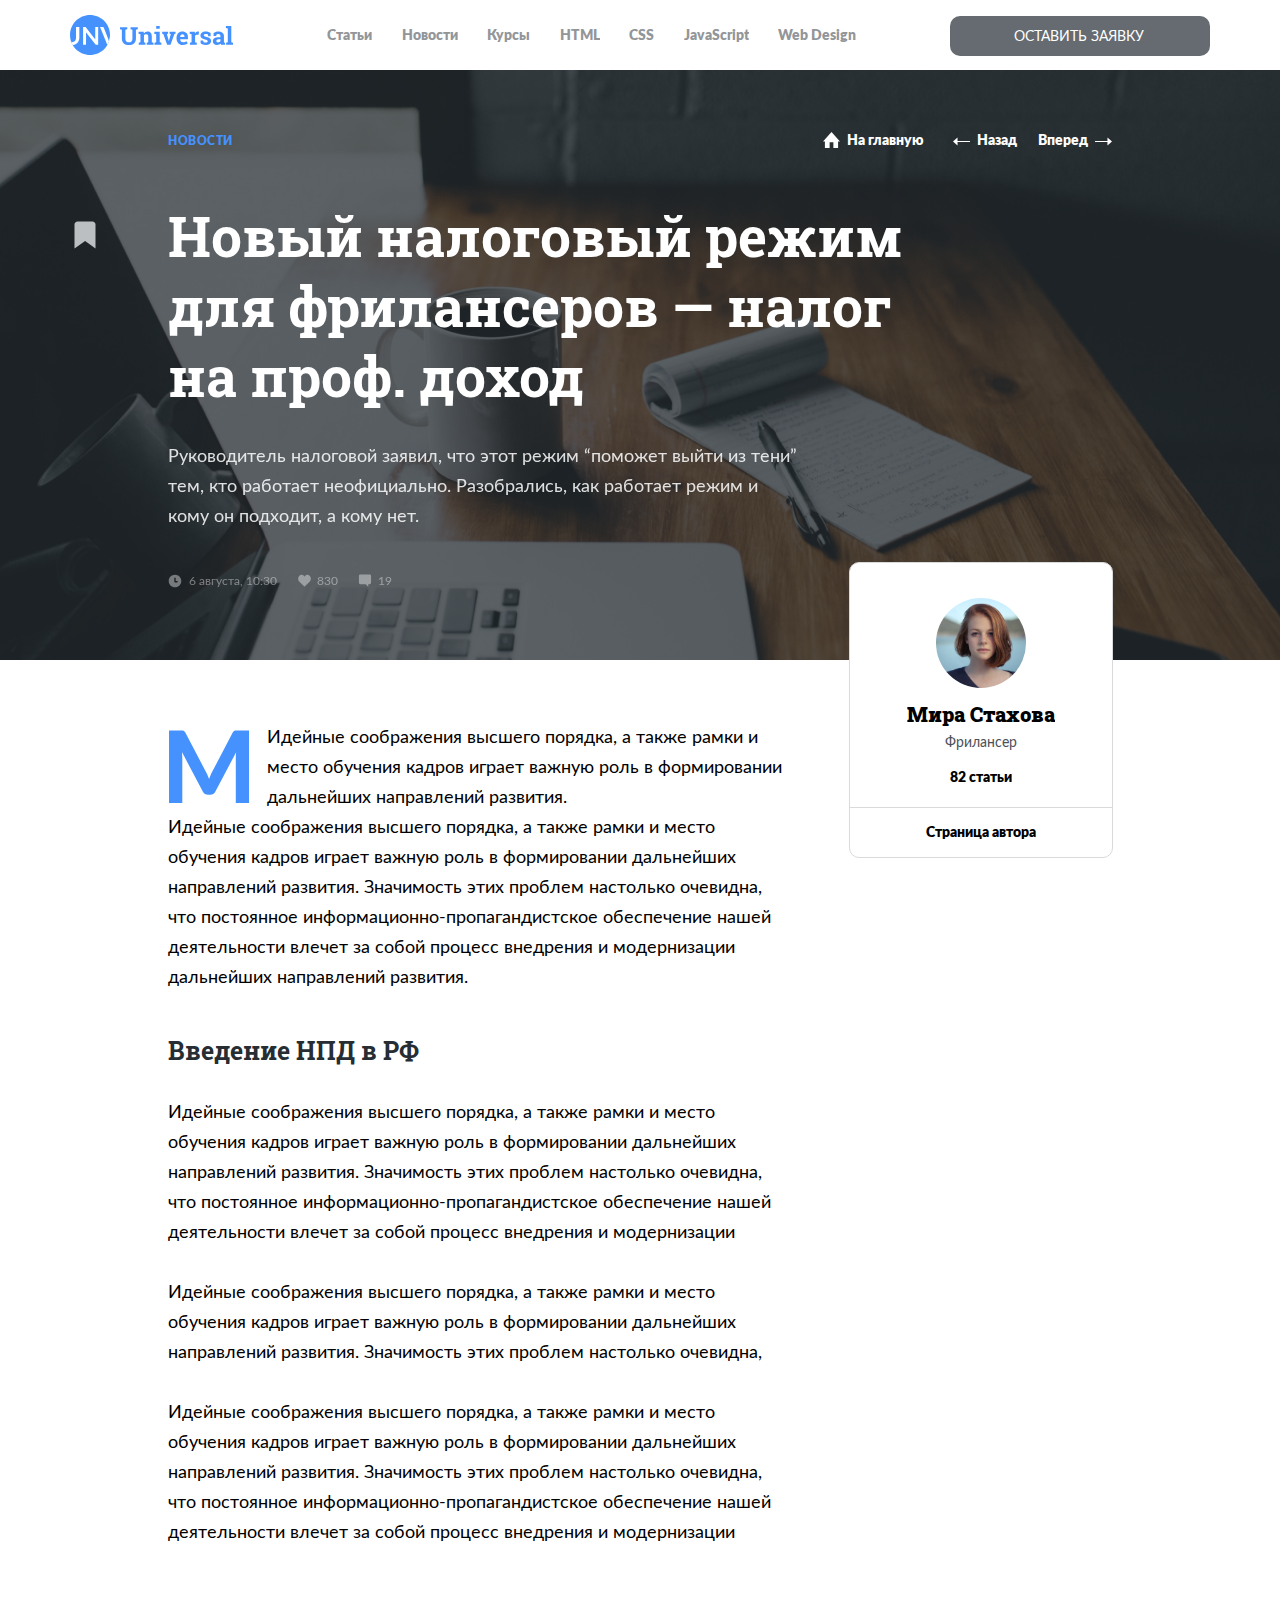
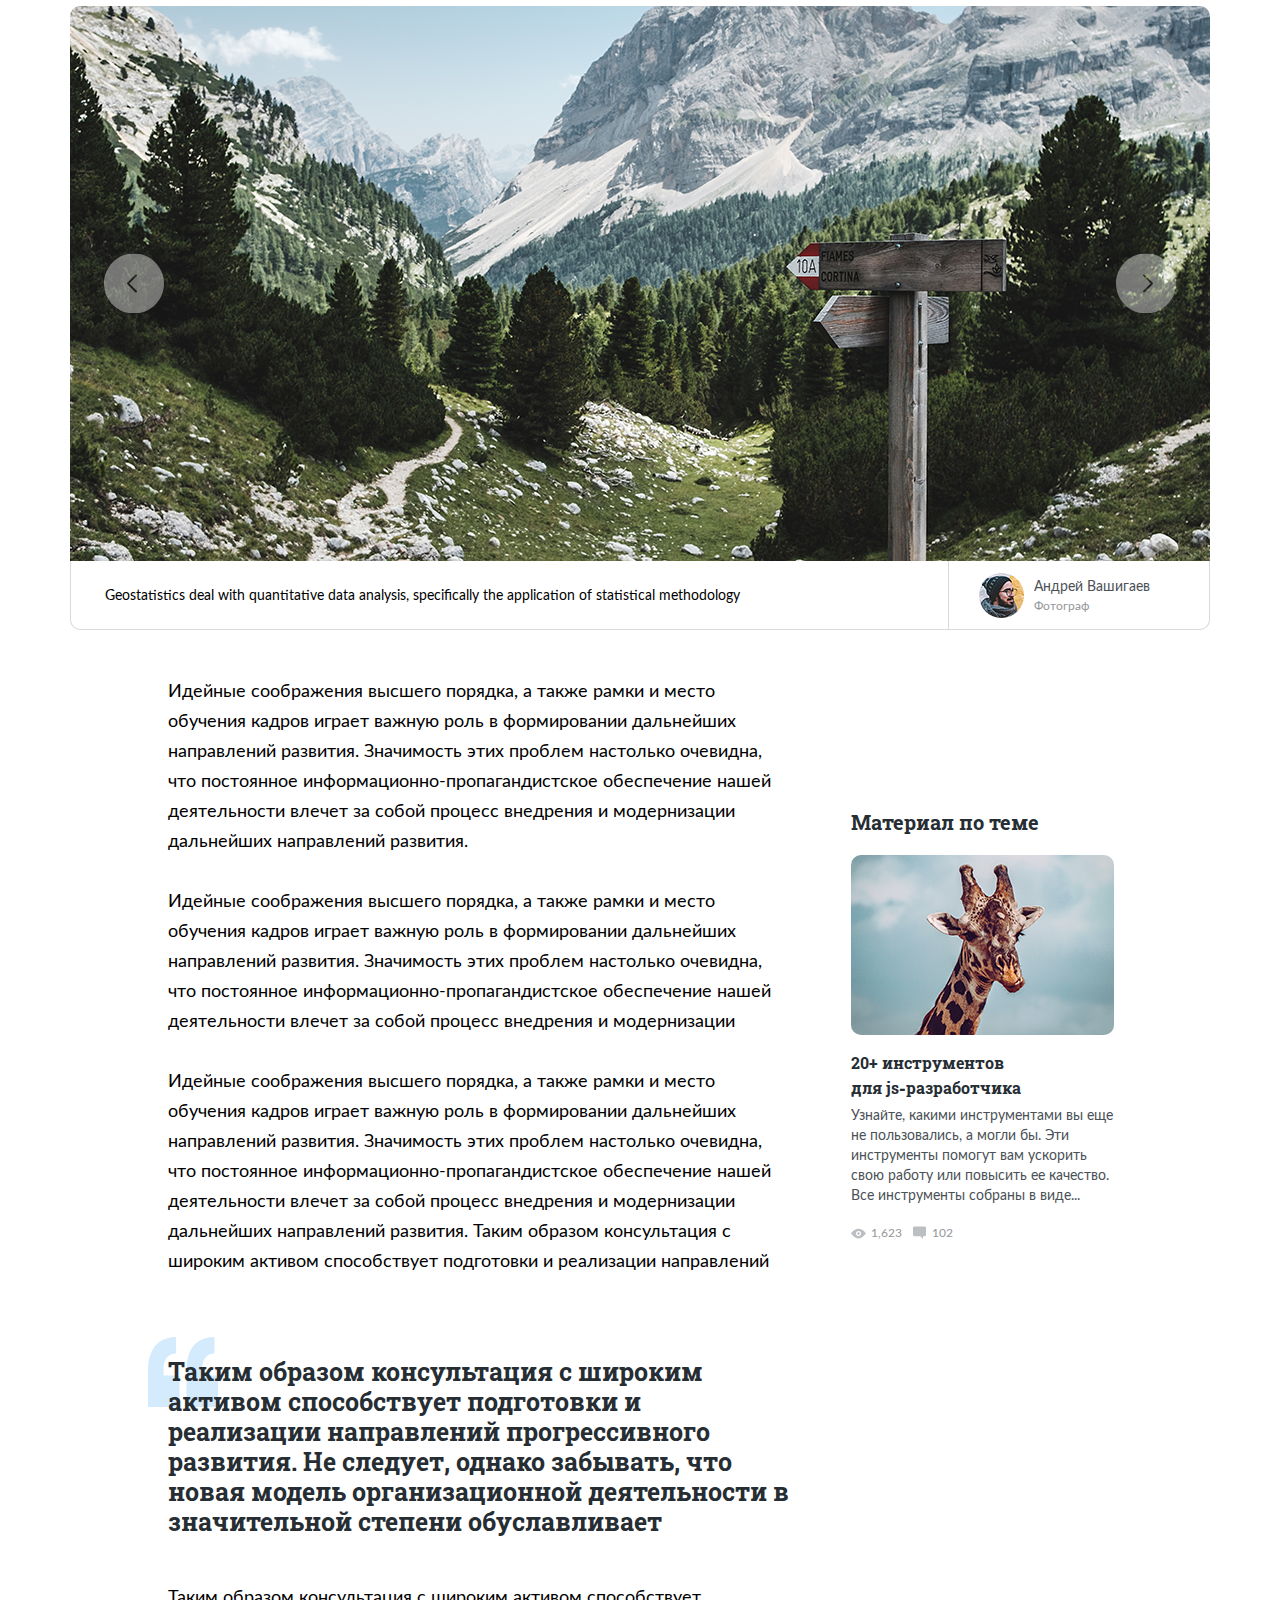
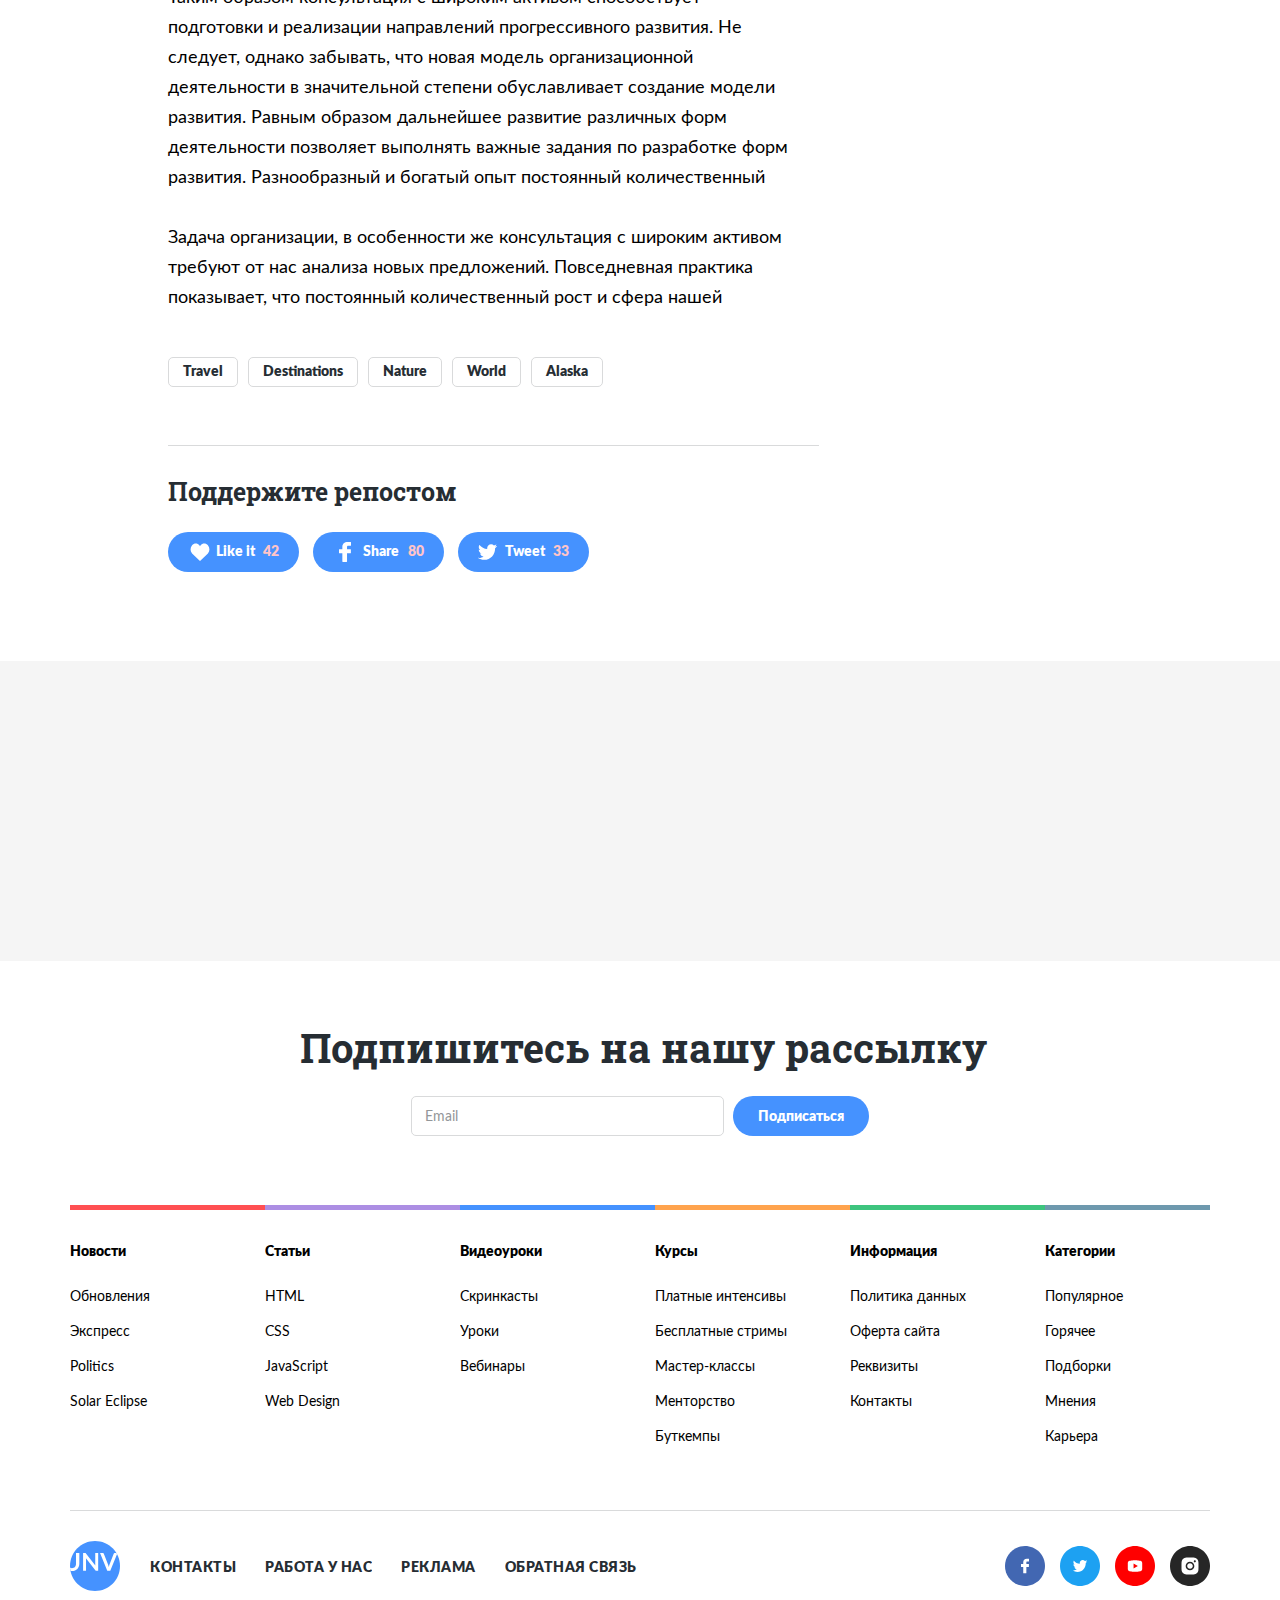
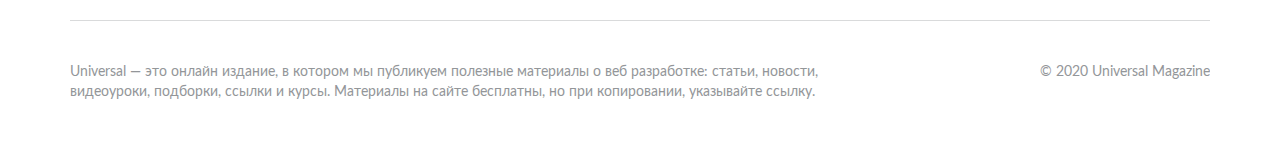
==== commit 81f3a6f2: "create: tags & section support & mob.responsive" ====
--- a/article.html
+++ b/article.html
@@ -176,7 +176,7 @@
           </div>
           <!-- /.article__card-author -->
 
-          <div class="article__block article__block-foreword">
+          <div class="article__wrapper article__wrapper-foreword">
               <div class="article__letter-wrapper">
                 <img src="img/m.svg" alt="М">
               </div>
@@ -185,9 +185,9 @@
                 Идейные соображения высшего порядка, а также рамки и место обучения кадров играет важную роль в формировании дальнейших направлений развития. Значимость этих проблем настолько очевидна, что&nbsp;постоянное информационно-пропагандистское обеспечение нашей деятельности влечет за собой процесс внедрения и модернизации дальнейших направлений развития.
               </p>
           </div>
-          <!-- /.article__block -->
-
-          <div class="article__block">
+          <!-- /.article__wrapper -->
+
+          <div class="article__wrapper">
             <h2 class="title title--big_black  article__title">Введение НПД в РФ</h2>
             <p class="article__paragraph">
               Идейные соображения высшего порядка, а также рамки и место обучения кадров играет важную роль в формировании дальнейших направлений развития. Значимость этих проблем настолько очевидна, что&nbsp;постоянное информационно-пропагандистское обеспечение нашей деятельности влечет за собой процесс внедрения и модернизации 
@@ -199,7 +199,7 @@
               Идейные соображения высшего порядка, а также рамки и место обучения кадров играет важную роль в формировании дальнейших направлений развития. Значимость этих проблем настолько очевидна, что&nbsp;постоянное информационно-пропагандистское обеспечение нашей деятельности влечет за собой процесс внедрения и модернизации 
             </p>
           </div>
-          <!-- /.article__block -->
+          <!-- /.article__wrapper -->
 
         </div>
         <!-- /.article-wrapper -->
@@ -261,8 +261,7 @@
         <!-- /.article-slider article-slider__wrapper -->
 
         <div class="article-wrapper">
-
-          <div class="article__block">
+          <div class="article__wrapper">
             <p class="article__paragraph">
               Идейные соображения высшего порядка, а также рамки и место обучения кадров играет важную роль в формировании дальнейших направлений развития. Значимость этих проблем настолько очевидна, что&nbsp;постоянное информационно-пропагандистское обеспечение нашей деятельности влечет за собой процесс внедрения и модернизации дальнейших направлений развития.
             </p>
@@ -320,15 +319,76 @@
             <p class="article__paragraph article__paragraph--margin">
               Задача организации, в особенности же консультация с широким активом требуют от нас анализа новых предложений. Повседневная практика показывает, что постоянный количественный рост и сфера нашей 
             </p>
-
-          </div>
-          <!-- /.article__block -->
+          </div>
+          <!-- /.article__wrapper -->
+        </div>
+        <!-- /.article-wrapper -->
+      
+        <div class="article-wrapper">
+          <div class="article__tags-card">
+            <div class="text article__tags-tag">Travel</div>
+            <div class="text article__tags-tag">Destinations</div>
+            <div class="text article__tags-tag">Nature</div>
+            <div class="text article__tags-tag">World</div>
+            <div class="text article__tags-tag">Alaska</div> 
+          </div>
+          <!-- /.content__tags-card -->
+          <div class="article__tags-delimiter"></div>
         </div>
         <!-- /.article-wrapper -->
       </div>
       <!-- /.container -->
     </section>
     <!-- /.article -->
+
+    <section class="support">
+      <div class="container">
+        <div class="article-wrapper">
+          <h2 class="title title--big_black  support__title">Поддержите репостом</h2>
+          <div class="support__wrapper">
+            <a href="#" class="support__share">
+              <div class="support__share-wrapper">
+                <div class="support__icon-wrapper">      
+                  <img src="img/share-like.svg" alt="Иконка: лайк" class="support__icon-like">
+                </div>
+                <span class="support__text">Like it</span>
+                <span class="support__number">42</span>
+              </div>
+              <!-- /.support__share-wrapper -->
+            </a>
+            <a href="#" class="support__share">
+              <div class="support__share-wrapper">
+                <div class="support__icon-wrapper">                  
+                  <img src="img/share-facebook.svg" alt="Иконка: лайк" class="support__icon-facebook">
+                </div>
+                <span class="support__text">Share</span>
+                <span class="support__number">80</span>
+              </div>
+              <!-- /.support__share-wrapper -->
+            </a>
+            <a href="#" class="support__share">
+              <div class="support__share-wrapper">
+                <div class="support__icon-wrapper">
+                  <img src="img/share-twitter.svg" alt="Иконка: лайк" class="support__icon-twitter">
+                </div>               
+                <span class="support__text">Tweet</span>
+                <span class="support__number">33</span>
+              </div>
+              <!-- /.support__share-wrapper -->
+            </a>
+          </div>
+          <!-- /.support__wrapper -->
+        </div>
+        <!-- /.article-wrapper -->
+      </div>
+      <!-- /.container -->
+    </section>
+    <!-- /.support -->
+
+    <section class="more-articles">
+
+    </section>
+    <!-- /.more-articles -->
 
     <section class="subscribe">
       <div class="container">
--- a/css/style.css
+++ b/css/style.css
@@ -1 +1 @@
-/*! normalize.css v8.0.1 | MIT License | github.com/necolas/normalize.css */html{line-height:1.15;-webkit-text-size-adjust:100%}body{margin:0}main{display:block}h1{font-size:2em;margin:.67em 0}hr{box-sizing:content-box;height:0;overflow:visible}pre{font-family:monospace,monospace;font-size:1em}a{background-color:transparent}abbr[title]{border-bottom:none;text-decoration:underline;-webkit-text-decoration:underline dotted;text-decoration:underline dotted}b,strong{font-weight:bolder}code,kbd,samp{font-family:monospace,monospace;font-size:1em}small{font-size:80%}sub,sup{font-size:75%;line-height:0;position:relative;vertical-align:baseline}sub{bottom:-0.25em}sup{top:-0.5em}img{border-style:none}button,input,optgroup,select,textarea{font-family:inherit;font-size:100%;line-height:1.15;margin:0}button,input{overflow:visible}button,select{text-transform:none}button,[type=button],[type=reset],[type=submit]{-webkit-appearance:button}button::-moz-focus-inner,[type=button]::-moz-focus-inner,[type=reset]::-moz-focus-inner,[type=submit]::-moz-focus-inner{border-style:none;padding:0}button:-moz-focusring,[type=button]:-moz-focusring,[type=reset]:-moz-focusring,[type=submit]:-moz-focusring{outline:1px dotted ButtonText}fieldset{padding:.35em .75em .625em}legend{box-sizing:border-box;color:inherit;display:table;max-width:100%;padding:0;white-space:normal}progress{vertical-align:baseline}textarea{overflow:auto}[type=checkbox],[type=radio]{box-sizing:border-box;padding:0}[type=number]::-webkit-inner-spin-button,[type=number]::-webkit-outer-spin-button{height:auto}[type=search]{-webkit-appearance:textfield;outline-offset:-2px}[type=search]::-webkit-search-decoration{-webkit-appearance:none}::-webkit-file-upload-button{-webkit-appearance:button;font:inherit}details{display:block}summary{display:list-item}template{display:none}[hidden]{display:none}*{box-sizing:border-box}body{background-color:#e5e5e5}@font-face{font-family:"Lato",sans;src:url("../fonts/Lato-Bold.woff2") format("woff2"),url("../fonts/Lato-Bold.woff") format("woff");font-weight:bold;font-style:normal}@font-face{font-family:"Lato";src:url("../fonts/Lato-Regular.woff2") format("woff2"),url("../fonts/Lato-Regular.woff") format("woff");font-weight:normal;font-style:normal}@font-face{font-family:"Lato";src:url("../fonts/Lato-Black.woff2") format("woff2"),url("../fonts/Lato-Black.woff") format("woff");font-weight:900;font-style:normal}.container{max-width:1140px;margin:auto}img{height:100%;max-width:100%}.button{color:#fff;border-radius:20px;background-color:#4592ff;border:none;cursor:pointer}a{text-decoration:none;color:inherit}.title{margin:0;font-family:"Roboto Slab",sans;font-style:normal;font-weight:bold}.title--small_black{font-size:16px;line-height:25px;color:#262d33}.title--small_light{font-size:16px;line-height:25px;color:#fff}.title--medium_black{font-size:20px;line-height:25px;color:#262d33}.title--big_black{font-size:25px;line-height:30px;color:#262d33}.title--large_light{font-size:40px;line-height:50px;color:#fff}.title--super-large_light{font-size:55px;line-height:70px;color:#fff}.text{margin:0;font-family:"Lato",sans-serif;font-style:normal;font-weight:normal;font-size:14px;line-height:20px}.tag{font-family:Lato;font-style:normal;font-weight:900;font-size:12px;line-height:15px;letter-spacing:.5px;text-transform:uppercase}.tag--css{color:#3dc47e}.tag--javascript{color:#4592ff}.tag--html{color:#ac8ee3}.tag--web{color:#ffa34d}.tag--web_light{color:#e7d9ff}.tag--article{color:#6e99ae}.tag--new{color:#4592ff}.tag--opinion{color:#3bbdc4}.tag--hot{color:#ff4f52}.tag--compilations{color:#ac8ee3}.tag--career{color:#6e99ae}.view-group{display:flex;align-items:center}.view-group__icon{width:15px;height:15px}.view-group__number{margin-left:5.12px;font-family:Lato;font-style:normal;font-weight:normal;font-size:12px;line-height:15px;color:#939699;margin-right:10px}.message-group{display:flex}.message-group__icon{width:14.5px;height:13px}.message-group__icon--light{opacity:.4}.message-group__number{margin-left:5.75px;display:block;font-family:Lato;font-style:normal;font-weight:normal;font-size:12px;line-height:15px;color:#939699}.message-group__number--light{opacity:.4;color:#fff}.like-group{display:flex}.like-group__icon{width:15px;height:13px}.like-group__icon--light{opacity:.4}.like-group__number{margin-left:5.12px;font-family:Lato;font-style:normal;font-weight:normal;font-size:12px;line-height:15px;color:#939699}.like-group__number--light{opacity:.4;color:#fff}.date{font-family:Lato;font-style:normal;font-weight:normal;font-size:12px;line-height:15px;color:#939699}.date-group{display:flex;margin-right:20px}.date-group__icon{width:13.5px;height:13.5px;margin-right:7px;margin-bottom:2px}.date--light{opacity:.4;color:#fff}.header{padding:15px 0;background-color:#262d33;font-family:"Lato",sans;font-style:normal;font-size:14px;line-height:20px}.header--light_theme{background-color:#fff;padding-bottom:9px}.header-wrapper{display:flex;flex-wrap:wrap;justify-content:space-between;align-items:center}.header__link{max-width:101px;max-height:40px;text-align:center;overflow:hidden;font-weight:900;color:#fff;font-size:14px;line-height:20px;font-weight:900}.header__link--mobile_visible{display:none}.header__link--dark{color:#939699}.header__background-menu{display:flex;justify-content:center;background-color:#262d33}.header__background-menu--light{background-color:#fff}.header .menu-wrapper{margin-top:6px;margin-bottom:0;padding-left:0;display:flex;justify-content:space-between;width:540px}.header .menu-wrapper--light{margin-top:-4px;width:529px}.header__button{max-width:292px;max-height:58px;overflow:hidden;font-weight:normal;margin-top:-4px;padding:13px 66px 11px 64px;border:none;border-radius:10px;background-color:#656b70;color:#fff;text-transform:uppercase}.header__button-menu{display:none;margin-right:-6px}.main__background{position:relative;background-color:#262d33;height:469px}.main__card{display:flex;width:1140px;top:25px;right:50%;transform:translateX(50%);position:absolute;border-radius:10px;overflow:hidden}.main__tag{display:block;max-height:15px;max-width:450px;overflow:hidden;text-transform:uppercase;margin-bottom:8px}.main__tag--margin{margin-bottom:21px}.main__text{margin:0;padding:0;max-height:40px;overflow:auto;font-weight:normal;font-size:14px;line-height:20px}.main__tabs{margin:0;padding:0;font-family:"Lato",sans-serif;font-style:normal;list-style-type:none;background-color:#fff;z-index:20}.main__recommendation{max-width:263px;height:59px;overflow:auto;padding:20px 25px 19px 25px;display:block;font-weight:900;font-size:14px;line-height:20px;text-transform:uppercase;letter-spacing:.5px}.main__tab{width:263px;height:99px;padding:17px 25px 17px 25px;text-decoration:none;cursor:pointer}.main__tab--active{background-color:#f5f5f5}.main__tab--last{height:110px}.main__link{color:#4b5157;display:block}.main__delimiter{background-color:#d9dadb;width:100%;height:1px}.main__tabs-content{margin:0;padding:0;width:877px;height:570px}.main__list{margin:0;padding:0;list-style:none;height:100%}.main__element{display:none}.main__element--active{display:block;position:relative}.main__element::after{content:"";position:absolute;width:100%;height:100%;top:0;left:0;right:0;bottom:0;background:linear-gradient(0deg, rgba(64, 48, 61, 0.35), rgba(64, 48, 61, 0.35));z-index:12}.main__info-1,.main__info-2,.main__info-3,.main__info-4,.main__info-5{position:absolute;top:55px;left:55px;z-index:13}.main__image{height:570px;width:877px;-o-object-fit:cover;object-fit:cover}.main__avatar{border-radius:50%;-o-object-fit:cover;object-fit:cover;width:45px;height:45px}.main__author{display:flex;flex-wrap:wrap;margin-bottom:145px}.main__author-group{max-width:180px;margin-top:-1px;margin-bottom:-1 px}.main__avatar{margin-right:10px}.main__title{max-width:779px;height:101px;overflow:auto;margin:0 0 48px 0;color:#fff;font-family:"Roboto Slab",sans;font-style:normal;font-weight:bold;font-size:40px;line-height:50px}.main__button{max-width:205px;max-height:56px;overflow:hidden;padding:10px 22px 10px 20px;font-family:Lato;font-style:normal;font-weight:900;font-size:14px;line-height:20px}.main__arrow{margin-left:5px;width:15px;height:7px}.author-group{display:flex;flex-direction:column;justify-content:center;font-family:Lato;font-style:normal;font-weight:normal;color:#fff}.author__name{overflow:auto;max-height:40px;font-size:14px;line-height:20px}.author__position{overflow:hidden;max-height:16px;opacity:.4;font-size:12px;line-height:15px}.lifehacks{padding-top:154px;padding-bottom:30px}.lifehacks-wrapper{display:flex;justify-content:space-between;background-color:#262d33;height:130px;border-radius:10px;color:#fff}.lifehacks__card{padding-left:25px;display:flex;align-items:center;justify-content:space-between;max-width:284px}.lifehacks__text{width:154px;max-height:80px;overflow:auto;margin:0;font-family:Lato;font-style:normal;font-weight:900;font-size:14px;line-height:20px;cursor:pointer}.lifehacks__image{margin-top:-3px;width:65px;height:65px;-o-object-fit:cover;object-fit:cover;margin-left:15px}.main-card{grid-column:1/3;grid-row:1/3;cursor:pointer}.popular-card{grid-column:3/4;grid-row:1/2;cursor:pointer}.checklist-card{grid-column:4/5;grid-row:1}.photo-card{grid-column:1/2;grid-row:3/4;cursor:pointer}.card-1{grid-column:2/3;grid-row:3;cursor:pointer}.card-2{grid-column:3/4;grid-row:3;cursor:pointer}.card-3{grid-column:2/3;grid-row:4;cursor:pointer}.card-4{grid-column:3/4;grid-row:4;cursor:pointer}.tags-card{grid-column:4/5;grid-row:2/3}.social-network-card{grid-column:4/5;grid-row:4}.content{padding-bottom:62px}.content-wrapper{display:grid;grid-template-columns:repeat(4, 1fr);grid-auto-rows:170px;-moz-column-gap:29px;column-gap:29px;row-gap:30px}.content__main-card{width:555px;padding-top:15px;display:flex;flex-wrap:wrap;background-color:#fff;border-radius:10px}.content__main-info{padding:22px 0 0 35px}.content__main-tag{display:block;max-width:218px;height:15px;overflow:auto}.content__main-title{height:91px;margin-bottom:25px;margin-top:20px;width:228px;overflow:auto}.content__main-text{height:81px;overflow:auto;margin-top:-2px;width:228px}.content__main-image-wrapper{-o-object-fit:cover;object-fit:cover;width:292px;height:299px}.content__main-delimiter{width:100%;height:1px;background-color:#d9dadb}.content__main-footer{width:555px;padding:14px 35px 12px 35px;display:flex;align-items:center}.content__main-footer-text{max-height:20px;flex-grow:1;overflow:auto;margin-left:4px}.content__main-author-group{display:flex;align-items:center}.content__main-avatar{width:30px;height:30px;border-radius:50%}.content__main-name{width:100px;max-height:20px;overflow:auto;margin-left:10px;font-family:Lato;font-style:normal;font-weight:900;font-size:14px;line-height:20px}.content__popular-card{width:263px;height:370px;padding:19px 20px 24px 25px;position:relative;border-radius:10px;overflow:hidden}.content__popular-card::before{content:"";position:absolute;top:0;right:0;left:0;bottom:0;background:linear-gradient(0deg, rgba(64, 48, 61, 0.35), rgba(64, 48, 61, 0.35));z-index:-1}.content__popular-mark{display:block;width:92px;height:25px;background-color:#3dc47e;color:#fff;border-radius:3px;text-align:center;padding:7px 3px 7px;font-family:Lato;font-style:normal;font-weight:normal;font-size:12px;line-height:15px;margin-bottom:117px;overflow:hidden}.content__popular-tag{display:block;width:195px;height:15px;overflow:auto}.content__popular-title{margin-top:23px;margin-bottom:27px;height:75px;overflow:auto;letter-spacing:.5px;text-transform:uppercase}.content__popular-image{position:absolute;top:0;right:0;left:0;bottom:0;z-index:-2;width:263px;height:370px;-o-object-fit:cover;object-fit:cover}.content__popular-footer{display:flex;flex-wrap:wrap;align-items:center}.content__popular-footer-avatar{width:45px;height:45px;border-radius:50%;overflow:hidden}.content__popular-footer-name{width:100%;overflow:auto;height:20px;margin-top:-4px;margin-bottom:2px;color:#fff;opacity:.85;width:153x}.content__popular-footer-info{margin-left:10px;margin-top:4px;width:157px;display:flex;flex-wrap:wrap;justify-content:space-between}.content__popular-footer-date{margin-left:-1px;max-width:74px;overflow:auto;height:16px}.content__checklist-card{width:263px;height:170px;border-radius:10px;background-color:#3bbdc4}.content__checklist-title{height:50px;overflow:auto;max-width:216px}.content__checklist-top{display:flex;justify-content:flex-end;position:relative;padding:24px 22px 28px 25px;width:100%}.content__checklist-info{position:absolute;top:25px;left:25px}.content__checklist-weight{color:#c1f4f5;margin-top:11px;max-width:150px;height:20px;overflow:auto}.content__checklist-image-wrapper{width:56px;height:72px}.content__checklist-bottom{display:flex;justify-content:center;align-items:center;border-top:1px solid #96e2e3;cursor:pointer;height:47px}.content__checklist-download{width:20px;height:20px}.content__checklist-link{max-width:165px;height:20px;overflow:auto;font-weight:900;color:#fff;margin-left:11px}.content__photo-card{width:263px;height:370px;background-color:#fff;border-radius:10px;overflow:hidden}.content__photo-wrapper{width:263px;height:275px}.content__photo-image{width:100%;-o-object-fit:cover;object-fit:cover}.content__photo-title{padding:15px 51px 30px 25px;max-height:145px;overflow:auto}.content__card{width:263px;height:170px;padding:26px 25px 30px 25px;background-color:#fff;border-radius:10px}.content__card-title{width:213px;height:25px;overflow:auto;margin-bottom:5px}.content__card-text{margin-bottom:10px;width:213px;height:60px;overflow:auto}.content__card-date{display:block;height:15px;max-width:213px;overflow:auto}.content__tags-card{width:263px;height:370px;background-color:#fff;border-radius:10px;overflow:auto}.content__tags-title{padding:21px 25px 19px 25px;height:60px;overflow:auto;font-weight:900;letter-spacing:.5px;text-transform:uppercase}.content__tags-delimiter{width:100%;height:1px;background-color:#d9dadb}.content__tags-wrapper{display:flex;flex-wrap:wrap;padding:25px 4px 0 25px}.content__tags-tag{max-width:208px;height:30px;overflow:auto;padding:4px 15px;margin-right:10px;margin-bottom:15px;border-radius:5px;border:1px solid #d9dadb;color:#262d33;font-weight:900;cursor:pointer}.content__social-network-card{display:flex;flex-wrap:wrap;justify-content:space-between;width:263px;height:170px;padding:31px 35px 40px 39px;background-color:#fff;border-radius:10px}.content__social-network-title{max-width:190px;height:25px;overflow:auto;margin-bottom:25px;flex-basis:100%;text-align:center}.content__social-network-wrapper{width:50px;height:50px;cursor:pointer}.content__social-network-wrapper-icon{display:flex;justify-content:space-between;width:190px}.content__message-number,.content__like-number{max-width:21px;height:16px;overflow:auto}.money{position:relative;padding:50px 0 55px 0;background-image:url(../img/money.jpg);background-repeat:no-repeat;background-position:center;background-size:cover}.money:before{content:"";position:absolute;top:0;left:0;right:0;bottom:0;background:rgba(64,48,61,.35)}.money-wrapper{position:relative;max-width:946px;margin:auto;text-align:center}.money__title{margin-bottom:24px;height:101px;overflow:auto}.money__button{padding:10px 22px 10px 22px;font-family:Lato;font-style:normal;font-weight:900;font-size:14px;line-height:20px;max-width:300px;max-height:40px;overflow:hidden}.money__arrow{margin-left:5px;width:15px;height:7px}.articles{padding-top:60px;padding-bottom:60px}.articles-wrapper{display:grid;grid-template-columns:repeat 2,1fr;grid-template-rows:770px,700px;-moz-column-gap:29px;column-gap:29px}.articles__main{grid-column:1;grid-row:span 2;border-radius:10px;overflow:hidden;background-color:#fff}.articles__card{display:flex;padding:25px 25px 24px 25px}.articles__delimiter{width:798px;height:1px;background-color:#d9dadb;margin-left:25px}.articles__info{display:flex;flex-direction:column;position:relative}.articles__tag{display:block;margin-top:4px;width:267px;height:15px;margin-bottom:15px;overflow:auto}.articles__bookmark-wrapper{position:absolute;top:0;right:0;width:20px;height:20px;cursor:pointer}.articles__image{-o-object-fit:cover;object-fit:cover;width:100%}.articles__image-wrapper{flex-shrink:0;margin-right:25px;width:336px;height:195px}.articles__title{width:437px;max-height:50px;margin-bottom:11px;overflow:auto}.articles__text{width:437px;height:60px;flex-grow:1;margin-bottom:20px;overflow:auto}.articles__rating{display:flex;margin-bottom:5px}.articles__date{margin-right:11px;max-width:68px;overflow:auto;height:15px}.articles__message-number{margin-right:11.12px;max-width:60px;height:15px;overflow:auto}.articles__like-number{max-width:60px;height:15px;overflow:auto}.articles__recent{grid-column:2;grid-row:1;background-color:#fff;border-radius:10px;overflow:hidden}.articles__recent-card{position:relative;display:flex;padding:18px 25px 16px 25px;cursor:pointer}.articles__recent-bc-number{position:absolute;top:22px;right:25px;width:41px;height:50px;opacity:.8}.articles__recent-delimiter{width:213px;height:1px;margin-left:25px;background-color:#d9dadb}.articles__recent-wrapper{flex-shrink:0;margin-right:10px;width:60px;height:60px}.articles__recent-image{-o-object-fit:cover;object-fit:cover}.articles__recent-title{width:263px;padding:20px 10px 17px 26px;height:59px;overflow:auto;border-bottom:1px solid #d9dadb;text-transform:uppercase;font-weight:900;letter-spacing:.5px}.articles__recent-readmore{padding:10px;display:flex;justify-content:center;align-items:center;height:45px;overflow:auto;width:245px;margin-left:9px;border-top:1px solid #d9dadb;font-weight:900;cursor:pointer}.articles__recent-name{width:143px;height:40px;overflow:auto;margin-bottom:5px}.articles__recent-time{display:block;width:143px;height:15px;overflow:auto}path.active{fill:#ff4f52}.hints{padding-top:60px;padding-bottom:60px;background-color:#262d33}.hints-wrapper{display:grid;grid-template-columns:repeat 3,1fr;grid-auto-rows:-webkit-min-content;grid-auto-rows:min-content;grid-gap:30px}.hints__card-slider{grid-column:1/2;grid-row:1/3}.hints__card-career{grid-column:2/4;grid-row:1}.hints__card-1{grid-column:2;grid-row:2}.hints__card-2{grid-column:3;grid-row:2}.hints__slider-image{-o-object-fit:cover;object-fit:cover}.hints__swiper-container{width:555px;height:570px;position:relative}.hints__swiper-container::before{content:"";position:absolute;top:0;left:0;right:0;bottom:0;width:100%;height:100%;background:rgba(64,48,61,.35);z-index:2}.hints__swiper-wrapper{position:relative}.hints__card{background-color:#fff;width:263px;height:170px;padding:26px 25px 30px 25px;border-radius:10px}.hints__card-title{width:213px;height:25px;overflow:auto;margin-bottom:5px}.hints__card-text{margin-bottom:10px;width:213px;height:60px;overflow:auto}.hints__card-date{display:block;height:15px;max-width:213px;overflow:auto}.hints__card-slider{width:555px;height:570px;position:relative;border-radius:10px;overflow:hidden}.hints__card-slider-mark{padding:5px 12px;max-width:255px;max-height:40px;overflow:auto;position:absolute;top:18px;left:18.5px;z-index:5;color:#fff;background-color:#3dc47e;font-family:Lato;font-style:normal;font-weight:normal;font-size:12px;line-height:15px;border-radius:3px}.hints__card-slider-info{padding:50px 50px 0 50px;position:absolute;top:0;left:0;right:0;z-index:3;display:flex;align-items:center;flex-direction:column}.hints__card-slider-avatar{margin-bottom:9px;border-radius:50%;-o-object-fit:cover;object-fit:cover;width:45px;height:45px}.hints__card-slider-name{margin-bottom:2px;display:block;font-family:Lato;font-style:normal;font-weight:normal;font-size:14px;line-height:20px;opacity:.85;color:#fff;height:21px;max-width:166px;overflow:auto}.hints__card-slider-position{margin-left:2px;margin-bottom:29px;font-family:Lato;font-style:normal;font-weight:normal;font-size:12px;line-height:15px;opacity:.4;color:#fff;height:16px;max-width:166px;overflow:auto}.hints__card-slider-title{width:455px;height:154px;margin-bottom:40px;overflow:auto;text-align:center}.hints__card-slider-button{max-width:280px;max-height:40px;overflow:hidden;display:flex;padding:10px 20px;font-family:Lato;font-style:normal;font-weight:900;font-size:14px;line-height:20px;cursor:pointer}.hints__card-slider-button-image{margin-right:7px;width:21px;height:18px}.hints__card-slider-button-number{margin-left:8px;font-weight:normal;color:#c5e4fc}.hints__card-career-wrapper{position:relative;background-color:#b4d1e0;width:555px;height:370px;overflow:hidden;border-radius:10px}.hints__card-career-image{-o-object-fit:cover;object-fit:cover}.hints__card-career-info{position:absolute;padding:35px 0 50px 35px;top:0;left:0}.hints__card-career-tag{display:block;margin-bottom:21px;width:213px;height:15px;overflow:auto}.hints__card-career-title{margin-bottom:15px;width:213px;height:91px;overflow:auto}.hints__card-career-text{width:213px;height:61px;overflow:auto;margin-bottom:43px}.hints__card-career-button{margin-left:2px;max-width:205px;max-height:56px;overflow:hidden;padding:10px 22px 10px 20px;font-family:Lato;font-style:normal;font-weight:900;font-size:14px;line-height:20px;cursor:pointer}.hints__card-career-arrow{margin-left:5px;width:15px;height:7px}.subscribe{background-color:#fff}.subscribe-wrapper{padding-top:62px;padding-bottom:69px;margin:auto;width:750px;display:flex;flex-wrap:wrap;justify-content:center}.subscribe__title{margin-top:0;margin-left:35px;margin-bottom:22px;height:51px;overflow:auto;flex-basis:100%;font-size:40px;line-height:50px;color:#262d33;font-family:"Roboto Slab",sans;font-style:normal;font-weight:bold}.subscribe__input{width:313px;height:40px;padding-right:13px;padding-left:13px;border:1px solid #d9dadb;border-radius:5px;margin-right:5px;outline:none}.subscribe__input::-moz-placeholder{font-family:Lato;font-style:normal;font-weight:normal;font-size:14px;line-height:20px;color:#939699}.subscribe__input:-ms-input-placeholder{font-family:Lato;font-style:normal;font-weight:normal;font-size:14px;line-height:20px;color:#939699}.subscribe__input::placeholder{font-family:Lato;font-style:normal;font-weight:normal;font-size:14px;line-height:20px;color:#939699}.subscribe__button{padding:11px 25px 9px;max-width:186px;height:40px;font-family:Lato;font-style:normal;font-weight:900;font-size:14px;line-height:20px;overflow:auto}.footer{background-color:#fff}.footer-card-wrapper{display:grid;grid-template-columns:1fr 1fr 1fr 1fr 1fr 165px;grid-auto-rows:-webkit-min-content;grid-auto-rows:min-content}.footer__news{grid-column:1/2}.footer__articles{grid-column:2/3}.footer__video-lessons{grid-column:3/4}.footer__courses{grid-column:4/5}.footer__information{grid-column:5/6}.footer__categories{grid-column:6/7}.footer__card{display:flex;flex-wrap:wrap;flex-direction:column}.footer__line{width:100%;height:5px;margin-bottom:32px}.footer__line--news{background-color:#ff4f52}.footer__line--articles{background-color:#ac8ee3}.footer__line--video-lessons{background-color:#4592ff}.footer__line--courses{background-color:#ffa34d}.footer__line--information{background-color:#3dc47e}.footer__line--categories{background-color:#6e99ae;width:165px}.footer__title{width:165px;height:20px;margin-bottom:25px;font-weight:bold;overflow:auto}.footer__text{width:165px;height:20px;margin-bottom:15px;overflow:auto}.footer__delimiter-up{width:100%;height:1px;background-color:#d9dadb;margin-top:48px}.footer__delimiter-down{width:100%;height:1px;background-color:#d9dadb}.footer__logo{width:50px;height:50px}.footer-info-wrapper{display:flex;flex-wrap:wrap;align-items:center;padding-top:30px;padding-bottom:25px}.footer__info{display:flex;flex-grow:1;margin-left:30px}.footer__info-link{cursor:pointer}.footer__link{display:block;max-width:150px;height:20px;overflow:auto;margin-right:29px;font-family:Lato;font-style:normal;font-weight:900;font-size:14px;line-height:20px;letter-spacing:.5px;color:#262d33;text-transform:uppercase;cursor:pointer}.footer__social-networks{display:flex}.footer__social-network-wrapper{display:block;margin-left:15px;margin-bottom:3px;width:40px;height:40px}.footer__social-network-image{width:40px;height:40px}.footer__footnote{display:flex;justify-content:space-between;padding-top:41px;padding-bottom:55px}.footer__description{color:#939699;width:750px;height:40px;overflow:auto}.footer__copyrigh{display:block;width:189px;text-align:end;height:22px;overflow:auto;color:#939699}.modal__overlay{position:fixed;top:0;left:0;right:0;bottom:0;z-index:100;visibility:hidden;opacity:0;transition:opacity .2s;background:rgba(40,47,54,.8)}.modal__overlay--visible{visibility:visible;opacity:1}.modal__dialog{position:fixed;overflow-y:auto;max-height:100%;top:50%;left:50%;padding:33px 88px;border-radius:10px;overflow:hidden;transform:translate(-50%, -50%);background-color:#fff;max-width:360px;padding:30px 35px 40px 35px;z-index:101;visibility:hidden;opacity:0;transition:opacity .2s}.modal__dialog--visible{visibility:visible;opacity:1}.modal__close{width:16px;height:16px;position:absolute;right:16px;top:17px;text-decoration:none;cursor:pointer}.modal__title{margin-bottom:25px;font-size:20px;line-height:25px}.modal__form{display:flex;flex-direction:column;flex-wrap:wrap}.modal__name{height:20px;overflow:auto;margin-bottom:5px;font-weight:900}.modal__select{padding:10px 40px 8px 15px;-webkit-appearance:none;-moz-appearance:none;appearance:none;background:url(../img/select.svg) no-repeat right center;outline:0;background-size:auto;background-position:right 13px top 50%,0 0}.modal__select:invalid:not(:focus){color:#939699}.modal__select:invalid:focus{color:#939699}.modal__select:focus option{color:initial}.modal__message{height:120px;resize:none}.modal__data-processing{display:flex;align-items:center;margin-bottom:30px;color:#4b5157}.modal__button{padding:10px 25px;width:123px;height:38px;overflow:auto}.input{padding:8px 15px;margin-bottom:15px;width:290px;min-height:40px;outline:none;border:1px solid #d9dadb;border-radius:5px;background-color:#fff;outline:none}.data-processing__checkbox{margin-right:10px;width:20px;height:20px}.news{background-image:url(../img/article-back.png);background-repeat:no-repeat;background-position:center;background-size:cover;position:relative}.news::before{content:"";position:absolute;top:0;left:0;right:0;bottom:0;background:rgba(38,45,51,.75)}.news__content{position:relative;padding:61px 98px 70px}.news__top-wrapper{margin-bottom:50px;display:flex;align-items:center;justify-content:space-between}.news__navigation{display:flex}.news__title{width:750px;height:220px;margin-bottom:21px;flex-grow:1;overflow:auto}.news__text{width:632px;max-height:90px;margin-bottom:42px;margin-top:0;overflow:auto;font-family:Lato;font-style:normal;font-weight:normal;font-size:18px;line-height:30px;color:#fff;opacity:.85}.news__wrapper-info{display:flex;align-items:center}.news__like-group{margin-right:20px}.news__date-group{margin-right:20px}.news__bookmark-wrapper{width:30px;height:30px;position:absolute;top:150px;left:0;cursor:pointer}.navigation__to-main{display:flex;align-items:center;margin-right:30px}.navigation__icon{width:17px;height:19px;margin-right:7px}.navigation__icon:last-child{margin-right:0;margin-left:7px}.navigation__icon--padding{padding-bottom:3px}.navigation__name{height:20px;font-family:Lato;font-style:normal;font-weight:900;font-size:14px;line-height:20px;color:#fff}.navigation__to-back{display:flex;align-items:center;margin-right:21px}.navigation__forward{display:flex;align-items:center}.article{padding-top:63px;background-color:#fff}.article-wrapper{padding:0 98px}.article__block-foreword{margin-bottom:43px}.article__card-author{position:relative;float:right;margin-left:22px;margin-bottom:-147px;top:-161px;left:1px;width:264px;height:296px;background-color:#fff;border:1px solid #d9dadb;border-radius:10px;font-family:Lato;font-style:normal;font-weight:900;font-size:14px;line-height:20px}.article__author-image{width:90px;height:90px;margin-bottom:14px;-o-object-fit:cover;object-fit:cover;border-radius:50%}.article__card-wrapper{display:flex;align-items:center;flex-direction:column;padding:35px 25px 19px}.article__author{height:25px;margin-bottom:6px;font-family:Roboto Slab;font-style:normal;font-weight:900;font-size:20px;line-height:25px;overflow:auto}.article__position{display:block;font-weight:normal;color:#4b5157;margin-bottom:15px;height:20px;overflow:auto}.article__num-of-article{display:block;height:20px;overflow:auto}.article__page-of-author{padding:15px 25px 14px 25px;overflow:hidden;font-weight:900;border-top:1px solid #d9dadb;text-align:center}.article__link-of-author{display:block;height:20px;overflow:auto}.article__letter-wrapper{width:81px;height:75px;float:left;margin:6px 17px 7px 1px}.article__paragraph{margin-top:0;margin-bottom:30px;font-family:Lato;font-style:normal;font-weight:normal;font-size:18px;line-height:30px;width:623px}.article__paragraph--margin{margin-bottom:0}.article__title{margin-bottom:32px;overflow:auto}.article__title-big{position:relative;z-index:2}.article__title-big:before{position:absolute;content:"";top:-20px;left:-20px;background-image:url(../img/Quote.svg);background-repeat:no-repeat;width:70px;height:70px;z-index:-1}.article__title-wrapper{padding-bottom:46px;padding-top:80px;max-width:623px}.article__swiper-container{width:100%;height:555px;border-radius:10px 10px 0 0;-o-object-fit:cover;object-fit:cover}.article__slider-image{-o-object-fit:cover;object-fit:cover;width:100%;height:100%}.article__button-slider{position:absolute;top:50%;transform:translateY(-46%);z-index:90;border:none;cursor:pointer;background-color:transparent}.article__button-slider--prev{left:28px}.article__button-slider--next{right:28px}.article__slider-wrapper{padding-top:28px;padding-bottom:47px}.article__card-material{position:relative;float:right;top:-157px;margin-top:80px;margin-bottom:-59px;margin-left:50px;right:-2px}.swiper-footer{display:flex;border:1px solid #d9dadb;border-radius:0 0 10px 10px;border-top:none;justify-content:space-between}.swiper-footer__text{display:block;max-height:50px;overflow:auto}.swiper-footer__text-wrapper{padding:25px 34px 23px;flex-grow:1;flex-shrink:1}.swiper-footer__author{display:flex;align-items:center;padding:12px 26px 11px 30px;border-left:1px solid #d9dadb;width:261px;flex-shrink:0}.swiper-footer__avatar{border-radius:50%;width:45px;height:45px;-o-object-fit:cover;object-fit:cover}.swiper-footer__author-group{display:flex;flex-direction:column;justify-content:center;margin-left:10px;font-family:Lato;font-style:normal;font-weight:normal}.swiper-footer__name{margin-bottom:2px;height:20px;min-width:116px;overflow:hidden;color:#4b5157}.swiper-footer__position{opacity:1;color:#939699;height:15px;min-width:116px;overflow:hidden}.card-material__wrapper{display:flex;flex-direction:column;width:263px}.card-material__wrapper-info{display:flex}.card-material__title{margin-bottom:6px;max-height:50px;overflow:auto}.card-material__title-up{max-height:25px;margin-bottom:20px;overflow:auto}.card-material__image-wrapper{height:180px;margin-bottom:15px;-o-object-fit:cover;object-fit:cover;border-radius:10px;overflow:hidden}.card-material__text{max-height:100px;margin-top:0;margin-bottom:20px;font-family:Lato;font-style:normal;font-weight:normal;font-size:14px;line-height:20px;color:#4b5157;overflow:auto}@media(max-width: 1200px){.container{width:960px}.header{padding:20px 0}.header__logo{width:124px}.header__button{max-width:223px;max-height:55px;padding:13px 20px 10px 20px}.main__background{height:423px}.main__card{width:960px}.main__tabs-content,.main__image{width:737px;height:479px}.main__tab{padding:12px 18px;width:223px;height:83px}.main__tab--last{height:93px}.main__title{margin-bottom:22px;max-width:627px;height:81px;overflow:auto;font-size:30px;line-height:40px}.main__recommendation{max-width:223px;max-height:49px;padding:14px 12px 14px 12px;font-size:12px;line-height:20px}.main__text{max-height:30px;font-size:12px;line-height:15px}.menu-wrapper{margin-top:0}.author__name{max-height:20px}.author__position{max-height:15px}.lifehacks{padding-top:103px}.lifehacks__text{width:109px}.main-card{grid-column:1/3;grid-row:1/3}.popular-card{grid-column:1/2;grid-row:3/4}.checklist-card{grid-column:3/4;grid-row:1}.photo-card{grid-column:2/3;grid-row:4/5}.card-1{grid-column:2/3;grid-row:3}.card-2{grid-column:3/4;grid-row:4}.card-3{grid-column:1/2;grid-row:4}.card-4{grid-column:1/2;grid-row:5}.tags-card{grid-column:3/4;grid-row:2/4}.social-network-card{grid-column:3/4;grid-row:5}.content-wrapper{grid-template-columns:repeat(3, 1fr);-moz-column-gap:27px;column-gap:27px}.content__main-card{width:631px;justify-content:space-between}.content__main-footer{width:631px}.content__tags-tag:nth-child(7){order:-1}.content__checklist-card{width:302px}.content__checklist-title{width:255px}.content__tags-card{width:302px}.content__card{width:302px}.content__card-text,.content__card-title{width:252px}.content__popular-card{width:302px;height:170px}.content__popular-mark{margin-bottom:28px}.content__popular-title{height:52px;margin-top:10px;margin-bottom:0;font-size:15px}.content__popular-image{width:100%;height:170px}.content__popular-footer{display:none}.content__photo-card{width:302px}.content__photo-wrapper{width:100%}.content__social-network-card{width:302px;padding-right:56px;padding-left:56px}.articles-wrapper{-moz-column-gap:20px;column-gap:20px}.articles__image-wrapper{width:195px;margin-right:15px}.articles__delimiter{width:645px}.articles__recent-card{padding:18px 16px 16px 16px}.articles__recent-title{padding:20px 7px 17px 7px;text-align:center;width:243px}.articles__recent-delimiter{margin-left:16px}.hints-wrapper{grid-template-columns:repeat 2,1fr;grid-gap:26px}.hints__slider-image{width:467px}.hints__card{padding:25px;height:100%;width:220.5px}.hints__card-title{width:100%}.hints__card-text{width:100%;height:80px}.hints__card-slider{grid-column:1/2;grid-row:1/3}.hints__card-career{grid-column:2/4;grid-row:1}.hints__card-career-wrapper{width:467px;height:292px}.hints__card-career-info{padding:25px 0 25px 25px}.hints__card-career-title{font-size:24px}.hints__card-career-tag{margin-bottom:8px}.hints__card-career-text{margin-bottom:12px}.hints__card-1{grid-column:2/3;grid-row:2}.hints__card-2{grid-column:3/4;grid-row:2}.hints__card-slider{width:467px;height:500px}.hints__card-slider-title{width:366px;font-size:30px;line-height:40px}.hints__swiper-container{width:467px;height:500px}.footer__line--categories{width:140px}.footer__title{width:140px}.footer__text{width:140px}.footer-card-wrapper{grid-template-columns:1fr 1fr 1fr 1fr 1fr 140px}.news__content{padding:61px 74px 70px}.article-wrapper{padding:0 74px}.article__card-author{width:235px}.article__paragraph{width:552px}.article__swiper-container{height:410px}.article__slider-wrapper{padding-top:0;padding-bottom:30px}}@media(min-width: 992px){.header__link:hover{color:#74787ecb}.header__link--dark:hover{color:#4b5157}.header__button:hover{background-color:#8f9599}.lifehacks__text:hover{color:#e5e5e5}.lifehacks__card:not(:last-child):after{content:"";margin-left:25px;display:flex;width:1px;height:75px;background-color:#4b5157}.lifehacks__card:last-child{margin-right:25px}.content__social-network-wrapper:hover{opacity:.7}.content__card:hover,.content__main-card:hover,.content__photo-card:hover,.content__tags-tag:hover{background-color:#f5f5f5}.content__checklist-link:hover{color:#e5e5e5}.content__popular-card:hover{opacity:.8}.content__button:hover,.main__button:hover,.money__button:hover,.subscribe__button:hover{background-color:#2f76da}.articles__card:hover{background-color:#f5f5f5}.articles__recent-card:hover{background-color:#e5e5e5}.hints__card-slider-button:hover,.hints__card-career-button:hover{background-color:#2f76da}.hints__card-1:hover,.hints__card-2:hover{background-color:#f5f5f5}.footer__link:hover,.footer__text:hover{color:#74787ecb}.footer__social-network-wrapper:hover{opacity:.7}.navigation__name:hover{color:#e5e5e5}.article__page-of-author:hover{background-color:#e5e5e5;border-radius:0 0 10px 10px}}@media(max-width: 992px){.container{width:722px}.header{padding:16px 0 9px 0}.header-wrapper{align-items:start}.header__logo{flex-basis:100%}.header__image-logo{width:124px}.header__button{max-width:173px;max-height:46px;margin-top:-2px;padding:10px 32px 10px 28px;font-size:12px}.header .menu-wrapper{margin-top:5px;max-width:521px}.main__background{height:352px}.main__card{width:722px}.main__tabs-content,.main__image{width:526px;height:406px}.main__tab{padding:13px 10px;width:196px;height:72px}.main__tab--last{height:73px}.main__title{margin-bottom:22px;max-width:450px;height:81px;overflow:auto;font-size:25px;line-height:35px}.main__recommendation{max-width:196px;max-height:40px;padding:10px 10px;font-size:10px;line-height:20px}.main__tag{font-size:10px;line-height:15px;margin-bottom:3px}.main__info-1,.main__info-2,.main__info-3,.main__info-4,.main__info-5{top:37px;left:41px}.main__author{margin-bottom:111px}.main__avatar{width:40px;height:40px}.author__name{max-height:20px}.lifehacks{padding-top:94px}.lifehacks-wrapper{height:100%;flex-wrap:wrap;justify-content:center;align-items:center}.lifehacks__card{min-width:319px;padding:15px 41px}.lifehacks__text{width:154px;max-height:60px;font-size:13px;line-height:17px}.main-card{grid-column:1/2;grid-row:1}.popular-card{grid-column:1/2;grid-row:2}.checklist-card{grid-column:2/3;grid-row:2}.photo-card{grid-column:2/3;grid-row:3}.card-1{grid-column:1/2;grid-row:5}.card-2{grid-column:2/3;grid-row:4}.card-3{grid-column:1/2;grid-row:3}.card-4{grid-column:1/2;grid-row:4}.tags-card{grid-column:2/3;grid-row:1}.social-network-card{grid-column:2/3;grid-row:5}.text{font-size:13px;line-height:17px}.title{font-size:14px;line-height:20px}.content{padding-bottom:54px}.content-wrapper{grid-template-columns:repeat(2, 1fr);grid-auto-rows:-webkit-min-content;grid-auto-rows:min-content;-moz-column-gap:20px;column-gap:20px;row-gap:20px}.content__main-card{width:351px;padding-top:0;padding-left:0}.content__main-info{padding:27px 25px 25px 25px}.content__main-tag{font-size:10px;line-height:15px}.content__main-text{height:51px;width:298px}.content__main-title{height:40px;width:298px;margin-bottom:22px}.content__main-image-wrapper{display:none}.content__main-avatar{display:none}.content__main-name{margin-left:0}.content__main-footer{flex-wrap:wrap;padding:10px 25px}.content__main-footer-text{margin-left:0;margin-top:5px;margin-right:15px;width:242px}.content__main-message-group{display:none}.content__tags-card{width:351px;height:268px}.content__tags-wrapper{padding:25px 15px 2px 25px}.content__tags-title{height:55px;padding:19px 25px 19px 25px}.content__tags-tag:nth-child(12){order:-1}.content__popular-card{width:351px;padding-bottom:19px}.content__popular-mark{margin-bottom:28px}.content__popular-tag{margin-bottom:12px;font-size:10px;line-height:15px}.content__popular-title{height:43px}.content__checklist-card{width:351px}.content__checklist-title{width:238px}.content__photo-card{width:351px;height:146px;display:flex;align-items:center}.content__photo-wrapper{width:174px;height:170px;flex-shrink:0}.content__photo-title{padding:27px 25px 30px 25px;max-height:137px;overflow:auto}.content__card{width:351px;height:146px}.content__card-text{height:34px;width:301px}.content__card-title{width:298px}.content__social-network-card{width:351px;height:146px;padding:32px 80.5px}.content__social-network-title{margin-bottom:8px}.money{padding:45px 0 50px 0}.money__title{height:82px;font-size:30px;line-height:40px}.money-wrapper{max-width:712px}.articles__delimiter{width:672px}.articles-wrapper{grid-template-columns:1fr;grid-auto-rows:-webkit-min-content;grid-auto-rows:min-content}.articles__main{grid-column:1;grid-row:1}.articles__recent{grid-column:1;grid-row:2;margin-top:20px}.articles__recent-card{padding:18px 11px 16px 16px}.articles__recent-card:last-child{display:none}.articles__recent-card:nth-child(-n+5)::after{content:"";position:absolute;width:213px;height:1px;background-color:#d9dadb;bottom:0}.articles__recent-card-wrapper{display:flex;flex-wrap:wrap}.articles__recent-title{width:100%;text-align:center;padding:16px 20px;height:50px}.articles__recent-delimiter{display:none}.articles__recent-readmore{width:100%}.articles__title{width:388px;max-height:40px}.articles__text{width:388px;height:68px}.articles__image-wrapper{width:280px;height:187px}.articles__tag{font-size:10px;line-height:15px}.hints-wrapper{grid-gap:20px}.hints__slider-image{width:100%}.hints__card{width:263px}.hints__card-slider{grid-column:1/3;grid-row:1;width:100%;height:350px}.hints__card-slider-info{padding:30px 30px 0 30px}.hints__card-slider-position{margin-bottom:9px}.hints__card-slider-title{margin-bottom:28px;height:82px;font-size:29px;line-height:40px;width:530px}.hints__card-text{height:51px}.hints__card-career{grid-column:1;grid-row:2/4}.hints__card-career-wrapper{height:326px}.hints__card-career-title{font-size:25px;line-height:30px}.hints__card-career-tag{font-size:10px;line-height:15px;margin-bottom:25px}.hints__card-career-text{margin-bottom:29px}.hints__card-1{grid-column:2;grid-row:2}.hints__card-2{grid-column:2;grid-row:3}.hints__swiper-container{width:100%;height:350px}.hints__swiper-pagination{top:300px}.subscribe-wrapper{padding-top:57px;padding-bottom:64px;width:513px}.subscribe__title{height:42px;margin-left:0;font-size:30px;line-height:40px}.footer-card-wrapper{grid-template-columns:1fr 1fr 200px;row-gap:20px}.footer__line--categories{width:200px}.footer__line--video-lessons{width:200px}.footer__courses{grid-column:1/2;grid-row:2}.footer__information{grid-column:2/3;grid-row:2}.footer__categories{grid-column:3/4;grid-row:2}.footer__title{margin-bottom:20px}.footer__text{margin-bottom:12px}.footer__info{justify-content:center;margin-left:0}.footer__social-networks{flex-grow:1;justify-content:center}.footer__copyrigh{width:221px;height:20px}.footer__description{width:643px;height:51px}.footer__link:last-child{margin-right:0}.news__top-wrapper{margin-bottom:42px}.news__title{width:100%;height:191px;font-size:51px;line-height:63px}.news__content{padding:61px 0px 70px}.news__bookmark-wrapper{top:57px;left:100px}.news__text{width:100%;max-height:56px;font-size:15px;line-height:26px}.article-wrapper{padding:0}.article__paragraph{font-size:15px;line-height:25px}.article__card-material{top:-77px}.article__title{font-size:16px}.article__title-big{font-size:16px}.article__title-wrapper{padding-bottom:32px;padding-top:43px}}@media(max-width: 767px){.container{max-width:700px;width:87%}body{padding-top:53px}.header-wrapper{align-items:center}.header__logo{width:90px}.header__logo{flex-basis:auto}.header__link{max-width:240px;max-height:42px;overflow:auto}.header__link--mobile_visible{display:flex}.header__link--big{max-height:47px;overflow:hidden}.header__button{margin-top:1px;max-width:221px}.header__button--mobile_hidden{display:none}.header__button-menu{display:block;background-color:transparent;border:none}.header--mobile_fixed{position:fixed;top:0;left:0;right:0;z-index:25}.header .menu-wrapper{flex-direction:column;align-items:center;height:382px;margin-bottom:30px}.header__background-menu{padding-top:30px;display:none;position:fixed;top:53px;left:0;right:0;bottom:0}.header__background-menu--visible{display:flex;overflow:auto}.main__background{height:295px}.main__card{flex-direction:column;max-width:87%}.main__tabs-content,.main__image{width:100%;height:270px}.main__info-1,.main__info-2,.main__info-3,.main__info-4,.main__info-5{top:18px;left:21px}.main__avatar{width:32px;height:32px}.main__name{font-size:10px;line-height:20px}.main__author{margin-bottom:62px}.main__position{font-size:8px;line-height:15px}.main__tag{width:237px;font-size:8px}.main__title{max-width:240px;font-size:17px;line-height:23px;margin-bottom:11px;height:69px}.main__tab{height:60px;width:100%}.main__button{max-width:240px;max-height:32px;padding:6px 20px;font-size:10px;line-height:20px}.main__arrow{width:12px;height:6px}.main__recommendation{max-width:270px}.lifehacks{padding-top:362px;padding-bottom:20px}.lifehacks-wrapper{height:100%}.lifehacks__card{padding:13px 10px;min-width:100%}.lifehacks__text{max-height:40px;width:70%;font-size:12px;line-height:15px}.lifehacks__image{margin-top:0;width:54px;height:43px}.lifehacks__delimiter{display:block;width:100%;background-color:#4b5157;height:1px}.main-card{grid-column:1;grid-row:2}.popular-card{grid-column:1;grid-row:6}.checklist-card{grid-column:1;grid-row:9}.photo-card{grid-column:1;grid-row:3}.card-1{grid-column:1;grid-row:5}.card-2{grid-column:1;grid-row:4}.card-3{grid-column:1;grid-row:7}.card-4{grid-column:1;grid-row:8}.tags-card{grid-column:1;grid-row:1}.social-network-card{grid-column:1;grid-row:10}.text{font-size:12px;line-height:15px}.tag{font-size:9px;line-height:14px}.date{font-size:11px}.content{padding-bottom:25px}.content-wrapper{grid-template-columns:1fr;grid-auto-rows:-webkit-min-content;grid-auto-rows:min-content;row-gap:15px}.content__tags-card{width:100%;height:100%;max-height:308px}.content__tags-title{height:41px;padding:13px 10px}.content__tags-wrapper{padding:13px 10px 3px 10px}.content__tags-tag{margin-bottom:10px;margin-right:9px}.content__tags-tag:nth-child(5){order:-1}.content__tags-tag:nth-child(4){order:1}.content__tags-tag:nth-child(12){order:1}.content__main-card{flex-wrap:nowrap;justify-content:space-between;width:100%;height:100%}.content__main-info{padding:13px 10px}.content__main-footer,.content__main-delimiter{display:none}.content__main-image-wrapper{display:block;width:176px;height:180px;flex-shrink:0}.content__main-text{width:100%;max-width:258px}.content__main-title{height:40px;max-width:258px;width:100%;margin-top:7px;margin-bottom:10px}.content__photo-card{width:100%;height:100%}.content__photo-wrapper{flex-shrink:0;flex-basis:50%;width:139px;height:147px}.content__photo-title{padding:0 10px;width:100%;text-align:center}.content__card{width:100%;height:100%;padding:13px 10px}.content__card-text{height:45px;width:100%;max-width:258px}.content__card-title{height:24px;max-width:258px;width:100%}.content__popular-card{width:100%;height:100%;padding:13px 10px}.content__popular-mark{font-size:10px;width:75px}.content__popular-title{margin-top:4px;font-size:12px}.content__popular-image{height:147px}.content__popular-tag{margin-bottom:10px}.content__checklist-card{width:100%;height:100%}.content__checklist-top{padding:14px 10px}.content__checklist-info{top:13px;left:10px}.content__social-network-card{width:100%;height:100%;padding:13px 44px;align-items:center}.content__social-network-wrapper{width:40px;height:40px}.content__social-network-wrapper-icon{width:216px}.content__social-network-title{margin-bottom:0}.money{padding:40px 0 45px 0}.money__button{font-size:10px;line-height:20px;padding:6px 20px}.money__arrow{width:12px;height:6px}.money__title{height:91px;font-size:24px;line-height:30px}.money-wrapper{max-width:480px}.articles{padding-top:25px;padding-bottom:25px}.articles__delimiter{width:97%;margin-left:10px}.articles__card{padding:13px 10px}.articles__image-wrapper{width:160px;height:160px}.articles__tag{margin-bottom:4px}.articles__title{width:100%}.articles__text{width:100%;height:67px;margin-bottom:0px}.articles__rating{margin-bottom:4px}.articles__recent-card{padding:18px 16px 16px 16px;flex-basis:50%}.articles__recent-card:nth-child(-n+7)::after{content:"";position:absolute;width:215px;height:1px;background-color:#d9dadb;bottom:0}.hints{padding-top:25px;padding-bottom:25px}.hints__swiper-container{height:285px}.hints__swiper-pagination{top:250px}.hints-wrapper{display:grid;grid-template-columns:1fr;grid-auto-rows:-webkit-min-content;grid-auto-rows:min-content;row-gap:15px}.hints__card{width:100%;height:100%;padding:13px 10px}.hints__card-slider{grid-column:1;grid-row:1;height:284px}.hints__card-slider-info{padding-top:18px}.hints__card-slider-mark{font-size:10px}.hints__card-slider-avatar{width:35px;height:35px}.hints__card-slider-name{font-size:12px;line-height:20px;height:20px;margin-bottom:0}.hints__card-slider-position{margin-bottom:12px;font-size:10px;line-height:20px;height:20px}.hints__card-slider-title{width:400px;height:64px;font-size:24px;line-height:30px}.hints__card-slider-button{font-size:10px;line-height:20px;padding:6px 20px}.hints__card-career{grid-column:1;grid-row:2}.hints__card-career-wrapper{height:223px;width:100%}.hints__card-career-image{height:223px;width:100%}.hints__card-career-info{padding:13px 10px}.hints__card-career-tag{margin-bottom:10px}.hints__card-career-title{height:60px;max-width:138px;font-size:14px;line-height:20px;margin-bottom:10px}.hints__card-career-text{width:174px;height:60px;margin-bottom:10px}.hints__card-career-button{max-width:240px;max-height:32px;padding:6px 20px;font-size:10px;line-height:20px}.hints__card-1{grid-column:1;grid-row:3}.hints__card-2{grid-column:1;grid-row:4}.hints__card-title{height:24px;max-width:258px}.hints__card-text{height:45px;max-width:258px;margin-bottom:10px}.hints__card-date{height:15px;max-width:213px}.subscribe-wrapper{padding-top:53px;padding-bottom:60px;width:426px}.subscribe__title{height:32px;margin-left:7px;font-size:24px;line-height:30px}.subscribe__input{width:281px}.footer-card-wrapper{grid-template-columns:1fr 1fr 30%}.footer__line--categories{width:100%}.footer__line--video-lessons{width:100%}.footer__title{margin-bottom:15px}.footer__text{margin-bottom:9px}.footer__footnote{flex-wrap:wrap}.footer__copyrigh{width:300px;text-align:start}.footer__description{width:100%;flex-basis:100%;height:45px;margin-bottom:20px}.footer__logo{width:45px;height:45px}.footer__link{font-size:11px;line-height:18px}.footer__info{width:84%;display:flex;flex-wrap:wrap;justify-content:space-between;flex-grow:0;margin-left:30px}.footer--info-wrapper{flex-direction:column;justify-content:space-between}.modal__button{font-size:10px;line-height:20px;height:32px;padding:6px 25px}.news__bookmark{width:24px;height:24px}.news__title{font-size:36px;line-height:47px;height:141px}.news__text{max-height:78px}.article__title{max-height:41px}.article__paragraph{width:100%}.article__swiper-container{height:350px}.article__button-slider{width:60px}.article .swiper-footer__avatar{width:32px;height:32px}.article .swiper-footer__name{font-size:12px}.article .swiper-footer__position{font-size:10px}.article .swiper-footer__author{width:225px;padding:13px 24px 12px 24px}.article .swiper-footer__text-wrapper{padding:26px 24px 24px}.swiper-footer__text{max-height:45px}}@media(max-width: 567px){.main__tab{height:72px}.lifehacks{padding-top:419px}.content{padding-bottom:20px}.content__main-card{align-items:center}.content__main-image-wrapper{display:none}.content__social-network-card{justify-content:center;padding:13px 45px}.content__social-network-title{flex-basis:100%;margin-bottom:14px}.content__social-network-wrapper-icon{width:100%}.money{padding:35px 0 40px 0}.money__title{height:75px;font-size:17px;line-height:25px;margin-bottom:20px}.money-wrapper{max-width:250px}.money__button{max-width:260px}.articles__delimiter{width:94%}.articles__image-wrapper{display:none}.articles__tag{width:200px}.articles__title{max-height:60px;width:98%}.articles__text{height:81px}.articles__recent-wrapper{width:55px;height:55px}.articles__recent-card{flex-basis:100%;align-items:center}.articles__recent-card:nth-child(-n+7)::after{content:none}.articles__recent-card:last-child{display:flex}.articles__recent-name{height:30px}.articles__recent-delimiter{display:flex;width:100%;margin-right:16px}.hints__card-slider-title{font-size:17px;line-height:25px;width:264px;height:53px}.subscribe-wrapper{width:278.39px}.subscribe__title{height:50px;margin-left:0;font-size:17px;line-height:25px;width:100%;text-align:center}.subscribe__input{width:100%;margin-bottom:25px;margin-right:0}.subscribe__button{max-width:180px;max-height:32px;padding:6px 20px;font-size:10px;line-height:20px}.subscribe__form{text-align:center}.footer-card-wrapper{grid-template-columns:1fr 1fr;row-gap:10px}.footer__line{margin-bottom:25px}.footer__news{grid-column:1/2;grid-row:1}.footer__articles{grid-column:2/3;grid-row:1}.footer__video-lessons{grid-column:1/2;grid-row:2}.footer__courses{grid-column:2/3;grid-row:2}.footer__information{grid-column:1/2;grid-row:3}.footer__categories{grid-column:2/3;grid-row:3}.footer__title{width:135px}.footer__text{width:135px}.footer__logo{width:40px;height:40px}.footer__social-networks{margin-top:25px;justify-content:space-between;width:243px}.footer__social-network-wrapper{margin-left:0}.footer__info{width:196px;margin-left:15px;justify-content:space-between}.footer-info-wrapper{justify-content:space-between}.footer__link:nth-child(2){margin-right:0}.footer__description{height:75px;font-size:11px}.footer__copyrigh{font-size:11px}.footer__delimiter-up{margin-top:25px}.footer__footnote{padding-top:25px;padding-bottom:30px}.modal .input{width:210px}.article__card-author{top:-99px;left:42%;transform:translateX(-50%);float:none}.article__block-foreword{margin-top:77px}.article__author{font-size:17px}.article__swiper-container{height:250px}.article__button-slider{width:48px}.article__button-slider--next{right:5px}.article__button-slider--prev{left:5px}.article__card-material{margin-left:0;margin-top:105px;margin-bottom:-42px;float:none}.article__title-big:before{left:-10px}.article .swiper-footer{flex-direction:column}.article .swiper-footer__name{margin-bottom:0}.article .swiper-footer__text-wrapper{padding:15px}.article .swiper-footer__author{width:100%;padding:8px 15px;border-top:1px solid #d9dadb;border-left:none}.news__content{padding-top:35px}.news__title{font-size:29px;line-height:39px;height:119px}.news__text{max-height:130px}.news__top-wrapper{flex-direction:column}.news__navigation{order:-1;width:100%}.news__bookmark-wrapper{top:91px;left:86px}.news__tag{margin-top:43px;height:12px;align-self:start}.navigation__to-main{flex-grow:1}.navigation__name{font-size:13px;line-height:24px}.card-material__wrapper{margin-right:0}}@media(max-width: 426px){.news__title{height:158px}}@media(max-width: 362px){.news__title{height:195px}}@media(max-width: 992px)and (min-width: 767px){.lifehacks__delimiter:nth-child(2),.lifehacks__delimiter:nth-child(6){display:flex;height:75px;width:1px;background-color:#4b5157}}/*# sourceMappingURL=style.css.map */+/*! normalize.css v8.0.1 | MIT License | github.com/necolas/normalize.css */html{line-height:1.15;-webkit-text-size-adjust:100%}body{margin:0}main{display:block}h1{font-size:2em;margin:.67em 0}hr{box-sizing:content-box;height:0;overflow:visible}pre{font-family:monospace,monospace;font-size:1em}a{background-color:transparent}abbr[title]{border-bottom:none;text-decoration:underline;-webkit-text-decoration:underline dotted;text-decoration:underline dotted}b,strong{font-weight:bolder}code,kbd,samp{font-family:monospace,monospace;font-size:1em}small{font-size:80%}sub,sup{font-size:75%;line-height:0;position:relative;vertical-align:baseline}sub{bottom:-0.25em}sup{top:-0.5em}img{border-style:none}button,input,optgroup,select,textarea{font-family:inherit;font-size:100%;line-height:1.15;margin:0}button,input{overflow:visible}button,select{text-transform:none}button,[type=button],[type=reset],[type=submit]{-webkit-appearance:button}button::-moz-focus-inner,[type=button]::-moz-focus-inner,[type=reset]::-moz-focus-inner,[type=submit]::-moz-focus-inner{border-style:none;padding:0}button:-moz-focusring,[type=button]:-moz-focusring,[type=reset]:-moz-focusring,[type=submit]:-moz-focusring{outline:1px dotted ButtonText}fieldset{padding:.35em .75em .625em}legend{box-sizing:border-box;color:inherit;display:table;max-width:100%;padding:0;white-space:normal}progress{vertical-align:baseline}textarea{overflow:auto}[type=checkbox],[type=radio]{box-sizing:border-box;padding:0}[type=number]::-webkit-inner-spin-button,[type=number]::-webkit-outer-spin-button{height:auto}[type=search]{-webkit-appearance:textfield;outline-offset:-2px}[type=search]::-webkit-search-decoration{-webkit-appearance:none}::-webkit-file-upload-button{-webkit-appearance:button;font:inherit}details{display:block}summary{display:list-item}template{display:none}[hidden]{display:none}*{box-sizing:border-box}body{background-color:#e5e5e5}@font-face{font-family:"Lato",sans;src:url("../fonts/Lato-Bold.woff2") format("woff2"),url("../fonts/Lato-Bold.woff") format("woff");font-weight:bold;font-style:normal}@font-face{font-family:"Lato";src:url("../fonts/Lato-Regular.woff2") format("woff2"),url("../fonts/Lato-Regular.woff") format("woff");font-weight:normal;font-style:normal}@font-face{font-family:"Lato";src:url("../fonts/Lato-Black.woff2") format("woff2"),url("../fonts/Lato-Black.woff") format("woff");font-weight:900;font-style:normal}.container{max-width:1140px;margin:auto}img{height:100%;max-width:100%}.button{color:#fff;border-radius:20px;background-color:#4592ff;border:none;cursor:pointer}a{text-decoration:none;color:inherit}.title{margin:0;font-family:"Roboto Slab",sans;font-style:normal;font-weight:bold}.title--small_black{font-size:16px;line-height:25px;color:#262d33}.title--small_light{font-size:16px;line-height:25px;color:#fff}.title--medium_black{font-size:20px;line-height:25px;color:#262d33}.title--big_black{font-size:25px;line-height:30px;color:#262d33}.title--large_light{font-size:40px;line-height:50px;color:#fff}.title--super-large_light{font-size:55px;line-height:70px;color:#fff}.text{margin:0;font-family:"Lato",sans-serif;font-style:normal;font-weight:normal;font-size:14px;line-height:20px}.tag{font-family:Lato;font-style:normal;font-weight:900;font-size:12px;line-height:15px;letter-spacing:.5px;text-transform:uppercase}.tag--css{color:#3dc47e}.tag--javascript{color:#4592ff}.tag--html{color:#ac8ee3}.tag--web{color:#ffa34d}.tag--web_light{color:#e7d9ff}.tag--article{color:#6e99ae}.tag--new{color:#4592ff}.tag--opinion{color:#3bbdc4}.tag--hot{color:#ff4f52}.tag--compilations{color:#ac8ee3}.tag--career{color:#6e99ae}.view-group{display:flex;align-items:center}.view-group__icon{width:15px;height:15px}.view-group__number{margin-left:5.12px;font-family:Lato;font-style:normal;font-weight:normal;font-size:12px;line-height:15px;color:#939699;margin-right:10px}.message-group{display:flex}.message-group__icon{width:14.5px;height:13px}.message-group__icon--light{opacity:.4}.message-group__number{margin-left:5.75px;display:block;font-family:Lato;font-style:normal;font-weight:normal;font-size:12px;line-height:15px;color:#939699}.message-group__number--light{opacity:.4;color:#fff}.like-group{display:flex}.like-group__icon{width:15px;height:13px}.like-group__icon--light{opacity:.4}.like-group__number{margin-left:5.12px;font-family:Lato;font-style:normal;font-weight:normal;font-size:12px;line-height:15px;color:#939699}.like-group__number--light{opacity:.4;color:#fff}.date{font-family:Lato;font-style:normal;font-weight:normal;font-size:12px;line-height:15px;color:#939699}.date-group{display:flex;margin-right:20px}.date-group__icon{width:13.5px;height:13.5px;margin-right:7px;margin-bottom:2px}.date--light{opacity:.4;color:#fff}.header{padding:15px 0;background-color:#262d33;font-family:"Lato",sans;font-style:normal;font-size:14px;line-height:20px}.header--light_theme{background-color:#fff;padding-bottom:9px}.header-wrapper{display:flex;flex-wrap:wrap;justify-content:space-between;align-items:center}.header__link{max-width:101px;max-height:40px;text-align:center;overflow:hidden;font-weight:900;color:#fff;font-size:14px;line-height:20px;font-weight:900}.header__link--mobile_visible{display:none}.header__link--dark{color:#939699}.header__background-menu{display:flex;justify-content:center;background-color:#262d33}.header__background-menu--light{background-color:#fff}.header .menu-wrapper{margin-top:6px;margin-bottom:0;padding-left:0;display:flex;justify-content:space-between;width:540px}.header .menu-wrapper--light{margin-top:-4px;width:529px}.header__button{max-width:292px;max-height:58px;overflow:hidden;font-weight:normal;margin-top:-4px;padding:13px 66px 11px 64px;border:none;border-radius:10px;background-color:#656b70;color:#fff;text-transform:uppercase}.header__button-menu{display:none;margin-right:-6px}.main__background{position:relative;background-color:#262d33;height:469px}.main__card{display:flex;width:1140px;top:25px;right:50%;transform:translateX(50%);position:absolute;border-radius:10px;overflow:hidden}.main__tag{display:block;max-height:15px;max-width:450px;overflow:hidden;text-transform:uppercase;margin-bottom:8px}.main__tag--margin{margin-bottom:21px}.main__text{margin:0;padding:0;max-height:40px;overflow:auto;font-weight:normal;font-size:14px;line-height:20px}.main__tabs{margin:0;padding:0;font-family:"Lato",sans-serif;font-style:normal;list-style-type:none;background-color:#fff;z-index:20}.main__recommendation{max-width:263px;height:59px;overflow:auto;padding:20px 25px 19px 25px;display:block;font-weight:900;font-size:14px;line-height:20px;text-transform:uppercase;letter-spacing:.5px}.main__tab{width:263px;height:99px;padding:17px 25px 17px 25px;text-decoration:none;cursor:pointer}.main__tab--active{background-color:#f5f5f5}.main__tab--last{height:110px}.main__link{color:#4b5157;display:block}.main__delimiter{background-color:#d9dadb;width:100%;height:1px}.main__tabs-content{margin:0;padding:0;width:877px;height:570px}.main__list{margin:0;padding:0;list-style:none;height:100%}.main__element{display:none}.main__element--active{display:block;position:relative}.main__element::after{content:"";position:absolute;width:100%;height:100%;top:0;left:0;right:0;bottom:0;background:linear-gradient(0deg, rgba(64, 48, 61, 0.35), rgba(64, 48, 61, 0.35));z-index:12}.main__info-1,.main__info-2,.main__info-3,.main__info-4,.main__info-5{position:absolute;top:55px;left:55px;z-index:13}.main__image{height:570px;width:877px;-o-object-fit:cover;object-fit:cover}.main__avatar{border-radius:50%;-o-object-fit:cover;object-fit:cover;width:45px;height:45px}.main__author{display:flex;flex-wrap:wrap;margin-bottom:145px}.main__author-group{max-width:180px;margin-top:-1px;margin-bottom:-1 px}.main__avatar{margin-right:10px}.main__title{max-width:779px;height:101px;overflow:auto;margin:0 0 48px 0;color:#fff;font-family:"Roboto Slab",sans;font-style:normal;font-weight:bold;font-size:40px;line-height:50px}.main__button{max-width:205px;max-height:56px;overflow:hidden;padding:10px 22px 10px 20px;font-family:Lato;font-style:normal;font-weight:900;font-size:14px;line-height:20px}.main__arrow{margin-left:5px;width:15px;height:7px}.author-group{display:flex;flex-direction:column;justify-content:center;font-family:Lato;font-style:normal;font-weight:normal;color:#fff}.author__name{overflow:auto;max-height:40px;font-size:14px;line-height:20px}.author__position{overflow:hidden;max-height:16px;opacity:.4;font-size:12px;line-height:15px}.lifehacks{padding-top:154px;padding-bottom:30px}.lifehacks-wrapper{display:flex;justify-content:space-between;background-color:#262d33;height:130px;border-radius:10px;color:#fff}.lifehacks__card{padding-left:25px;display:flex;align-items:center;justify-content:space-between;max-width:284px}.lifehacks__text{width:154px;max-height:80px;overflow:auto;margin:0;font-family:Lato;font-style:normal;font-weight:900;font-size:14px;line-height:20px;cursor:pointer}.lifehacks__image{margin-top:-3px;width:65px;height:65px;-o-object-fit:cover;object-fit:cover;margin-left:15px}.main-card{grid-column:1/3;grid-row:1/3;cursor:pointer}.popular-card{grid-column:3/4;grid-row:1/2;cursor:pointer}.checklist-card{grid-column:4/5;grid-row:1}.photo-card{grid-column:1/2;grid-row:3/4;cursor:pointer}.card-1{grid-column:2/3;grid-row:3;cursor:pointer}.card-2{grid-column:3/4;grid-row:3;cursor:pointer}.card-3{grid-column:2/3;grid-row:4;cursor:pointer}.card-4{grid-column:3/4;grid-row:4;cursor:pointer}.tags-card{grid-column:4/5;grid-row:2/3}.social-network-card{grid-column:4/5;grid-row:4}.content{padding-bottom:62px}.content-wrapper{display:grid;grid-template-columns:repeat(4, 1fr);grid-auto-rows:170px;-moz-column-gap:29px;column-gap:29px;row-gap:30px}.content__main-card{width:555px;padding-top:15px;display:flex;flex-wrap:wrap;background-color:#fff;border-radius:10px}.content__main-info{padding:22px 0 0 35px}.content__main-tag{display:block;max-width:218px;height:15px;overflow:auto}.content__main-title{height:91px;margin-bottom:25px;margin-top:20px;width:228px;overflow:auto}.content__main-text{height:81px;overflow:auto;margin-top:-2px;width:228px}.content__main-image-wrapper{-o-object-fit:cover;object-fit:cover;width:292px;height:299px}.content__main-delimiter{width:100%;height:1px;background-color:#d9dadb}.content__main-footer{width:555px;padding:14px 35px 12px 35px;display:flex;align-items:center}.content__main-footer-text{max-height:20px;flex-grow:1;overflow:auto;margin-left:4px}.content__main-author-group{display:flex;align-items:center}.content__main-avatar{width:30px;height:30px;border-radius:50%}.content__main-name{width:100px;max-height:20px;overflow:auto;margin-left:10px;font-family:Lato;font-style:normal;font-weight:900;font-size:14px;line-height:20px}.content__popular-card{width:263px;height:370px;padding:19px 20px 24px 25px;position:relative;border-radius:10px;overflow:hidden}.content__popular-card::before{content:"";position:absolute;top:0;right:0;left:0;bottom:0;background:linear-gradient(0deg, rgba(64, 48, 61, 0.35), rgba(64, 48, 61, 0.35));z-index:-1}.content__popular-mark{display:block;width:92px;height:25px;background-color:#3dc47e;color:#fff;border-radius:3px;text-align:center;padding:7px 3px 7px;font-family:Lato;font-style:normal;font-weight:normal;font-size:12px;line-height:15px;margin-bottom:117px;overflow:hidden}.content__popular-tag{display:block;width:195px;height:15px;overflow:auto}.content__popular-title{margin-top:23px;margin-bottom:27px;height:75px;overflow:auto;letter-spacing:.5px;text-transform:uppercase}.content__popular-image{position:absolute;top:0;right:0;left:0;bottom:0;z-index:-2;width:263px;height:370px;-o-object-fit:cover;object-fit:cover}.content__popular-footer{display:flex;flex-wrap:wrap;align-items:center}.content__popular-footer-avatar{width:45px;height:45px;border-radius:50%;overflow:hidden}.content__popular-footer-name{width:100%;overflow:auto;height:20px;margin-top:-4px;margin-bottom:2px;color:#fff;opacity:.85;width:153x}.content__popular-footer-info{margin-left:10px;margin-top:4px;width:157px;display:flex;flex-wrap:wrap;justify-content:space-between}.content__popular-footer-date{margin-left:-1px;max-width:74px;overflow:auto;height:16px}.content__checklist-card{width:263px;height:170px;border-radius:10px;background-color:#3bbdc4}.content__checklist-title{height:50px;overflow:auto;max-width:216px}.content__checklist-top{display:flex;justify-content:flex-end;position:relative;padding:24px 22px 28px 25px;width:100%}.content__checklist-info{position:absolute;top:25px;left:25px}.content__checklist-weight{color:#c1f4f5;margin-top:11px;max-width:150px;height:20px;overflow:auto}.content__checklist-image-wrapper{width:56px;height:72px}.content__checklist-bottom{display:flex;justify-content:center;align-items:center;border-top:1px solid #96e2e3;cursor:pointer;height:47px}.content__checklist-download{width:20px;height:20px}.content__checklist-link{max-width:165px;height:20px;overflow:auto;font-weight:900;color:#fff;margin-left:11px}.content__photo-card{width:263px;height:370px;background-color:#fff;border-radius:10px;overflow:hidden}.content__photo-wrapper{width:263px;height:275px}.content__photo-image{width:100%;-o-object-fit:cover;object-fit:cover}.content__photo-title{padding:15px 51px 30px 25px;max-height:145px;overflow:auto}.content__card{width:263px;height:170px;padding:26px 25px 30px 25px;background-color:#fff;border-radius:10px}.content__card-title{width:213px;height:25px;overflow:auto;margin-bottom:5px}.content__card-text{margin-bottom:10px;width:213px;height:60px;overflow:auto}.content__card-date{display:block;height:15px;max-width:213px;overflow:auto}.content__tags-card{width:263px;height:370px;background-color:#fff;border-radius:10px;overflow:auto}.content__tags-title{padding:21px 25px 19px 25px;height:60px;overflow:auto;font-weight:900;letter-spacing:.5px;text-transform:uppercase}.content__tags-delimiter{width:100%;height:1px;background-color:#d9dadb}.content__tags-wrapper{display:flex;flex-wrap:wrap;padding:25px 4px 0 25px}.content__tags-tag{max-width:208px;height:30px;overflow:auto;padding:4px 15px;margin-right:10px;margin-bottom:15px;border-radius:5px;border:1px solid #d9dadb;color:#262d33;font-weight:900;cursor:pointer}.content__social-network-card{display:flex;flex-wrap:wrap;justify-content:space-between;width:263px;height:170px;padding:31px 35px 40px 39px;background-color:#fff;border-radius:10px}.content__social-network-title{max-width:190px;height:25px;overflow:auto;margin-bottom:25px;flex-basis:100%;text-align:center}.content__social-network-wrapper{width:50px;height:50px;cursor:pointer}.content__social-network-wrapper-icon{display:flex;justify-content:space-between;width:190px}.content__message-number,.content__like-number{max-width:21px;height:16px;overflow:auto}.money{position:relative;padding:50px 0 55px 0;background-image:url(../img/money.jpg);background-repeat:no-repeat;background-position:center;background-size:cover}.money:before{content:"";position:absolute;top:0;left:0;right:0;bottom:0;background:rgba(64,48,61,.35)}.money-wrapper{position:relative;max-width:946px;margin:auto;text-align:center}.money__title{margin-bottom:24px;height:101px;overflow:auto}.money__button{padding:10px 22px 10px 22px;font-family:Lato;font-style:normal;font-weight:900;font-size:14px;line-height:20px;max-width:300px;max-height:40px;overflow:hidden}.money__arrow{margin-left:5px;width:15px;height:7px}.articles{padding-top:60px;padding-bottom:60px}.articles-wrapper{display:grid;grid-template-columns:repeat 2,1fr;grid-template-rows:770px,700px;-moz-column-gap:29px;column-gap:29px}.articles__main{grid-column:1;grid-row:span 2;border-radius:10px;overflow:hidden;background-color:#fff}.articles__card{display:flex;padding:25px 25px 24px 25px}.articles__delimiter{width:798px;height:1px;background-color:#d9dadb;margin-left:25px}.articles__info{display:flex;flex-direction:column;position:relative}.articles__tag{display:block;margin-top:4px;width:267px;height:15px;margin-bottom:15px;overflow:auto}.articles__bookmark-wrapper{position:absolute;top:0;right:0;width:20px;height:20px;cursor:pointer}.articles__image{-o-object-fit:cover;object-fit:cover;width:100%}.articles__image-wrapper{flex-shrink:0;margin-right:25px;width:336px;height:195px}.articles__title{width:437px;max-height:50px;margin-bottom:11px;overflow:auto}.articles__text{width:437px;height:60px;flex-grow:1;margin-bottom:20px;overflow:auto}.articles__rating{display:flex;margin-bottom:5px}.articles__date{margin-right:11px;max-width:68px;overflow:auto;height:15px}.articles__message-number{margin-right:11.12px;max-width:60px;height:15px;overflow:auto}.articles__like-number{max-width:60px;height:15px;overflow:auto}.articles__recent{grid-column:2;grid-row:1;background-color:#fff;border-radius:10px;overflow:hidden}.articles__recent-card{position:relative;display:flex;padding:18px 25px 16px 25px;cursor:pointer}.articles__recent-bc-number{position:absolute;top:22px;right:25px;width:41px;height:50px;opacity:.8}.articles__recent-delimiter{width:213px;height:1px;margin-left:25px;background-color:#d9dadb}.articles__recent-wrapper{flex-shrink:0;margin-right:10px;width:60px;height:60px}.articles__recent-image{-o-object-fit:cover;object-fit:cover}.articles__recent-title{width:263px;padding:20px 10px 17px 26px;height:59px;overflow:auto;border-bottom:1px solid #d9dadb;text-transform:uppercase;font-weight:900;letter-spacing:.5px}.articles__recent-readmore{padding:10px;display:flex;justify-content:center;align-items:center;height:45px;overflow:auto;width:245px;margin-left:9px;border-top:1px solid #d9dadb;font-weight:900;cursor:pointer}.articles__recent-name{width:143px;height:40px;overflow:auto;margin-bottom:5px}.articles__recent-time{display:block;width:143px;height:15px;overflow:auto}path.active{fill:#ff4f52}.hints{padding-top:60px;padding-bottom:60px;background-color:#262d33}.hints-wrapper{display:grid;grid-template-columns:repeat 3,1fr;grid-auto-rows:-webkit-min-content;grid-auto-rows:min-content;grid-gap:30px}.hints__card-slider{grid-column:1/2;grid-row:1/3}.hints__card-career{grid-column:2/4;grid-row:1}.hints__card-1{grid-column:2;grid-row:2}.hints__card-2{grid-column:3;grid-row:2}.hints__slider-image{-o-object-fit:cover;object-fit:cover}.hints__swiper-container{width:555px;height:570px;position:relative}.hints__swiper-container::before{content:"";position:absolute;top:0;left:0;right:0;bottom:0;width:100%;height:100%;background:rgba(64,48,61,.35);z-index:2}.hints__swiper-wrapper{position:relative}.hints__card{background-color:#fff;width:263px;height:170px;padding:26px 25px 30px 25px;border-radius:10px}.hints__card-title{width:213px;height:25px;overflow:auto;margin-bottom:5px}.hints__card-text{margin-bottom:10px;width:213px;height:60px;overflow:auto}.hints__card-date{display:block;height:15px;max-width:213px;overflow:auto}.hints__card-slider{width:555px;height:570px;position:relative;border-radius:10px;overflow:hidden}.hints__card-slider-mark{padding:5px 12px;max-width:255px;max-height:40px;overflow:auto;position:absolute;top:18px;left:18.5px;z-index:5;color:#fff;background-color:#3dc47e;font-family:Lato;font-style:normal;font-weight:normal;font-size:12px;line-height:15px;border-radius:3px}.hints__card-slider-info{padding:50px 50px 0 50px;position:absolute;top:0;left:0;right:0;z-index:3;display:flex;align-items:center;flex-direction:column}.hints__card-slider-avatar{margin-bottom:9px;border-radius:50%;-o-object-fit:cover;object-fit:cover;width:45px;height:45px}.hints__card-slider-name{margin-bottom:2px;display:block;font-family:Lato;font-style:normal;font-weight:normal;font-size:14px;line-height:20px;opacity:.85;color:#fff;height:21px;max-width:166px;overflow:auto}.hints__card-slider-position{margin-left:2px;margin-bottom:29px;font-family:Lato;font-style:normal;font-weight:normal;font-size:12px;line-height:15px;opacity:.4;color:#fff;height:16px;max-width:166px;overflow:auto}.hints__card-slider-title{width:455px;height:154px;margin-bottom:40px;overflow:auto;text-align:center}.hints__card-slider-button{max-width:280px;max-height:40px;overflow:hidden;display:flex;padding:10px 20px;font-family:Lato;font-style:normal;font-weight:900;font-size:14px;line-height:20px;cursor:pointer}.hints__card-slider-button-image{margin-right:7px;width:21px;height:18px}.hints__card-slider-button-number{margin-left:8px;font-weight:normal;color:#c5e4fc}.hints__card-career-wrapper{position:relative;background-color:#b4d1e0;width:555px;height:370px;overflow:hidden;border-radius:10px}.hints__card-career-image{-o-object-fit:cover;object-fit:cover}.hints__card-career-info{position:absolute;padding:35px 0 50px 35px;top:0;left:0}.hints__card-career-tag{display:block;margin-bottom:21px;width:213px;height:15px;overflow:auto}.hints__card-career-title{margin-bottom:15px;width:213px;height:91px;overflow:auto}.hints__card-career-text{width:213px;height:61px;overflow:auto;margin-bottom:43px}.hints__card-career-button{margin-left:2px;max-width:205px;max-height:56px;overflow:hidden;padding:10px 22px 10px 20px;font-family:Lato;font-style:normal;font-weight:900;font-size:14px;line-height:20px;cursor:pointer}.hints__card-career-arrow{margin-left:5px;width:15px;height:7px}.subscribe{background-color:#fff}.subscribe-wrapper{padding-top:62px;padding-bottom:69px;margin:auto;width:750px;display:flex;flex-wrap:wrap;justify-content:center}.subscribe__title{margin-top:0;margin-left:35px;margin-bottom:22px;height:51px;overflow:auto;flex-basis:100%;font-size:40px;line-height:50px;color:#262d33;font-family:"Roboto Slab",sans;font-style:normal;font-weight:bold}.subscribe__input{width:313px;height:40px;padding-right:13px;padding-left:13px;border:1px solid #d9dadb;border-radius:5px;margin-right:5px;outline:none}.subscribe__input::-moz-placeholder{font-family:Lato;font-style:normal;font-weight:normal;font-size:14px;line-height:20px;color:#939699}.subscribe__input:-ms-input-placeholder{font-family:Lato;font-style:normal;font-weight:normal;font-size:14px;line-height:20px;color:#939699}.subscribe__input::placeholder{font-family:Lato;font-style:normal;font-weight:normal;font-size:14px;line-height:20px;color:#939699}.subscribe__button{padding:11px 25px 9px;max-width:186px;height:40px;font-family:Lato;font-style:normal;font-weight:900;font-size:14px;line-height:20px;overflow:auto}.footer{background-color:#fff}.footer-card-wrapper{display:grid;grid-template-columns:1fr 1fr 1fr 1fr 1fr 165px;grid-auto-rows:-webkit-min-content;grid-auto-rows:min-content}.footer__news{grid-column:1/2}.footer__articles{grid-column:2/3}.footer__video-lessons{grid-column:3/4}.footer__courses{grid-column:4/5}.footer__information{grid-column:5/6}.footer__categories{grid-column:6/7}.footer__card{display:flex;flex-wrap:wrap;flex-direction:column}.footer__line{width:100%;height:5px;margin-bottom:32px}.footer__line--news{background-color:#ff4f52}.footer__line--articles{background-color:#ac8ee3}.footer__line--video-lessons{background-color:#4592ff}.footer__line--courses{background-color:#ffa34d}.footer__line--information{background-color:#3dc47e}.footer__line--categories{background-color:#6e99ae;width:165px}.footer__title{width:165px;height:20px;margin-bottom:25px;font-weight:bold;overflow:auto}.footer__text{width:165px;height:20px;margin-bottom:15px;overflow:auto}.footer__delimiter-up{width:100%;height:1px;background-color:#d9dadb;margin-top:48px}.footer__delimiter-down{width:100%;height:1px;background-color:#d9dadb}.footer__logo{width:50px;height:50px}.footer-info-wrapper{display:flex;flex-wrap:wrap;align-items:center;padding-top:30px;padding-bottom:25px}.footer__info{display:flex;flex-grow:1;margin-left:30px}.footer__info-link{cursor:pointer}.footer__link{display:block;max-width:150px;height:20px;overflow:auto;margin-right:29px;font-family:Lato;font-style:normal;font-weight:900;font-size:14px;line-height:20px;letter-spacing:.5px;color:#262d33;text-transform:uppercase;cursor:pointer}.footer__social-networks{display:flex}.footer__social-network-wrapper{display:block;margin-left:15px;margin-bottom:3px;width:40px;height:40px}.footer__social-network-image{width:40px;height:40px}.footer__footnote{display:flex;justify-content:space-between;padding-top:41px;padding-bottom:55px}.footer__description{color:#939699;width:750px;height:40px;overflow:auto}.footer__copyrigh{display:block;width:189px;text-align:end;height:22px;overflow:auto;color:#939699}.modal__overlay{position:fixed;top:0;left:0;right:0;bottom:0;z-index:100;visibility:hidden;opacity:0;transition:opacity .2s;background:rgba(40,47,54,.8)}.modal__overlay--visible{visibility:visible;opacity:1}.modal__dialog{position:fixed;overflow-y:auto;max-height:100%;top:50%;left:50%;padding:33px 88px;border-radius:10px;overflow:hidden;transform:translate(-50%, -50%);background-color:#fff;max-width:360px;padding:30px 35px 40px 35px;z-index:101;visibility:hidden;opacity:0;transition:opacity .2s}.modal__dialog--visible{visibility:visible;opacity:1}.modal__close{width:16px;height:16px;position:absolute;right:16px;top:17px;text-decoration:none;cursor:pointer}.modal__title{margin-bottom:25px;font-size:20px;line-height:25px}.modal__form{display:flex;flex-direction:column;flex-wrap:wrap}.modal__name{height:20px;overflow:auto;margin-bottom:5px;font-weight:900}.modal__select{padding:10px 40px 8px 15px;-webkit-appearance:none;-moz-appearance:none;appearance:none;background:url(../img/select.svg) no-repeat right center;outline:0;background-size:auto;background-position:right 13px top 50%,0 0}.modal__select:invalid:not(:focus){color:#939699}.modal__select:invalid:focus{color:#939699}.modal__select:focus option{color:initial}.modal__message{height:120px;resize:none}.modal__data-processing{display:flex;align-items:center;margin-bottom:30px;color:#4b5157}.modal__button{padding:10px 25px;width:123px;height:38px;overflow:auto}.input{padding:8px 15px;margin-bottom:15px;width:290px;min-height:40px;outline:none;border:1px solid #d9dadb;border-radius:5px;background-color:#fff;outline:none}.data-processing__checkbox{margin-right:10px;width:20px;height:20px}.news{background-image:url(../img/article-back.png);background-repeat:no-repeat;background-position:center;background-size:cover;position:relative}.news::before{content:"";position:absolute;top:0;left:0;right:0;bottom:0;background:rgba(38,45,51,.75)}.news__content{position:relative;padding:61px 98px 70px}.news__top-wrapper{margin-bottom:50px;display:flex;align-items:center;justify-content:space-between}.news__navigation{display:flex}.news__title{width:750px;height:220px;margin-bottom:21px;flex-grow:1;overflow:auto}.news__text{width:632px;max-height:90px;margin-bottom:42px;margin-top:0;overflow:auto;font-family:Lato;font-style:normal;font-weight:normal;font-size:18px;line-height:30px;color:#fff;opacity:.85}.news__wrapper-info{display:flex;align-items:center}.news__like-group{margin-right:20px}.news__date-group{margin-right:20px}.news__bookmark-wrapper{width:30px;height:30px;position:absolute;top:150px;left:0;cursor:pointer}.navigation__to-main{display:flex;align-items:center;margin-right:30px}.navigation__icon{width:17px;height:19px;margin-right:7px}.navigation__icon:last-child{margin-right:0;margin-left:7px}.navigation__icon--padding{padding-bottom:3px}.navigation__name{height:20px;font-family:Lato;font-style:normal;font-weight:900;font-size:14px;line-height:20px;color:#fff}.navigation__to-back{display:flex;align-items:center;margin-right:21px}.navigation__forward{display:flex;align-items:center}.article{padding-top:63px;background-color:#fff}.article-wrapper{padding:0 98px}.article__wrapper-foreword{margin-bottom:43px}.article__card-author{position:relative;float:right;margin-left:22px;margin-bottom:-147px;top:-161px;left:1px;width:264px;height:296px;background-color:#fff;border:1px solid #d9dadb;border-radius:10px;font-family:Lato;font-style:normal;font-weight:900;font-size:14px;line-height:20px}.article__author-image{width:90px;height:90px;margin-bottom:14px;-o-object-fit:cover;object-fit:cover;border-radius:50%}.article__card-wrapper{display:flex;align-items:center;flex-direction:column;padding:35px 25px 19px}.article__author{height:25px;margin-bottom:6px;font-family:Roboto Slab;font-style:normal;font-weight:900;font-size:20px;line-height:25px;overflow:auto}.article__position{display:block;font-weight:normal;color:#4b5157;margin-bottom:15px;height:20px;overflow:auto}.article__num-of-article{display:block;height:20px;overflow:auto}.article__page-of-author{padding:15px 25px 14px 25px;overflow:hidden;font-weight:900;border-top:1px solid #d9dadb;text-align:center}.article__link-of-author{display:block;height:20px;overflow:auto}.article__letter-wrapper{width:81px;height:75px;float:left;margin:6px 17px 7px 1px}.article__paragraph{margin-top:0;margin-bottom:30px;font-family:Lato;font-style:normal;font-weight:normal;font-size:18px;line-height:30px;width:623px}.article__paragraph--margin{margin-bottom:0}.article__title{margin-bottom:32px;overflow:auto}.article__title-big{position:relative;z-index:2}.article__title-big:before{position:absolute;content:"";top:-20px;left:-20px;background-image:url(../img/Quote.svg);background-repeat:no-repeat;width:70px;height:70px;z-index:-1}.article__title-wrapper{padding-bottom:46px;padding-top:80px;max-width:623px}.article__swiper-container{width:100%;height:555px;border-radius:10px 10px 0 0;-o-object-fit:cover;object-fit:cover}.article__slider-image{-o-object-fit:cover;object-fit:cover;width:100%;height:100%}.article__button-slider{position:absolute;top:50%;transform:translateY(-46%);z-index:90;border:none;cursor:pointer;background-color:transparent}.article__button-slider--prev{left:28px}.article__button-slider--next{right:28px}.article__slider-wrapper{padding-top:28px;padding-bottom:47px}.article__card-material{position:relative;float:right;top:-157px;margin-top:80px;margin-bottom:-59px;margin-left:50px;right:-2px}.article__tags-card{display:flex;flex-wrap:wrap;padding-top:44px;padding-bottom:58px}.article__tags-tag{text-decoration:none;color:#262d33;font-weight:900;border:1px solid #d9dadb;border-radius:5px;padding:4px 14px;margin:0 10px 0 0;cursor:pointer}.article__tags-delimiter{width:69%;height:1px;background-color:#d9dadb}.swiper-footer{display:flex;border:1px solid #d9dadb;border-radius:0 0 10px 10px;border-top:none;justify-content:space-between}.swiper-footer__text{display:block;max-height:50px;overflow:auto}.swiper-footer__text-wrapper{padding:25px 34px 23px;flex-grow:1;flex-shrink:1}.swiper-footer__author{display:flex;align-items:center;padding:12px 26px 11px 30px;border-left:1px solid #d9dadb;width:261px;flex-shrink:0}.swiper-footer__avatar{border-radius:50%;width:45px;height:45px;-o-object-fit:cover;object-fit:cover}.swiper-footer__author-group{display:flex;flex-direction:column;justify-content:center;margin-left:10px;font-family:Lato;font-style:normal;font-weight:normal}.swiper-footer__name{margin-bottom:2px;height:20px;min-width:116px;overflow:hidden;color:#4b5157}.swiper-footer__position{opacity:1;color:#939699;height:15px;min-width:116px;overflow:hidden}.card-material__wrapper{display:flex;flex-direction:column;width:263px}.card-material__wrapper-info{display:flex}.card-material__title{margin-bottom:6px;max-height:50px;overflow:auto}.card-material__title-up{max-height:25px;margin-bottom:20px;overflow:auto}.card-material__image-wrapper{height:180px;margin-bottom:15px;-o-object-fit:cover;object-fit:cover;border-radius:10px;overflow:hidden}.card-material__text{max-height:100px;margin-top:0;margin-bottom:20px;font-family:Lato;font-style:normal;font-weight:normal;font-size:14px;line-height:20px;color:#4b5157;overflow:auto}.support{background-color:#fff;padding-top:31px;padding-bottom:89px}.support__title{overflow:auto;margin:0;margin-bottom:25px}.support__wrapper{display:flex;flex-wrap:wrap}.support__share{display:block;padding:10px 20px;background-color:#4592ff;border-radius:20px;margin-right:14px;width:131px;align-items:center}.support__share-wrapper{display:flex;justify-content:space-between;font-family:Lato;font-style:normal;font-weight:900;font-size:14px;line-height:20px}.support__icon-like{margin-left:4px}.support__icon-facebook{margin-left:4px}.support__icon-wrapper{width:20px;height:20px;display:flex;align-items:center;justify-content:center}.support__text{color:#fff;margin-right:8px;margin-left:8px}.support__number{color:#ffc4c9}.more-articles{background-color:#f5f5f5;height:300px}@media(max-width: 1200px){.container{width:960px}.header{padding:20px 0}.header__logo{width:124px}.header__button{max-width:223px;max-height:55px;padding:13px 20px 10px 20px}.main__background{height:423px}.main__card{width:960px}.main__tabs-content,.main__image{width:737px;height:479px}.main__tab{padding:12px 18px;width:223px;height:83px}.main__tab--last{height:93px}.main__title{margin-bottom:22px;max-width:627px;height:81px;overflow:auto;font-size:30px;line-height:40px}.main__recommendation{max-width:223px;max-height:49px;padding:14px 12px 14px 12px;font-size:12px;line-height:20px}.main__text{max-height:30px;font-size:12px;line-height:15px}.menu-wrapper{margin-top:0}.author__name{max-height:20px}.author__position{max-height:15px}.lifehacks{padding-top:103px}.lifehacks__text{width:109px}.main-card{grid-column:1/3;grid-row:1/3}.popular-card{grid-column:1/2;grid-row:3/4}.checklist-card{grid-column:3/4;grid-row:1}.photo-card{grid-column:2/3;grid-row:4/5}.card-1{grid-column:2/3;grid-row:3}.card-2{grid-column:3/4;grid-row:4}.card-3{grid-column:1/2;grid-row:4}.card-4{grid-column:1/2;grid-row:5}.tags-card{grid-column:3/4;grid-row:2/4}.social-network-card{grid-column:3/4;grid-row:5}.content-wrapper{grid-template-columns:repeat(3, 1fr);-moz-column-gap:27px;column-gap:27px}.content__main-card{width:631px;justify-content:space-between}.content__main-footer{width:631px}.content__tags-tag:nth-child(7){order:-1}.content__checklist-card{width:302px}.content__checklist-title{width:255px}.content__tags-card{width:302px}.content__card{width:302px}.content__card-text,.content__card-title{width:252px}.content__popular-card{width:302px;height:170px}.content__popular-mark{margin-bottom:28px}.content__popular-title{height:52px;margin-top:10px;margin-bottom:0;font-size:15px}.content__popular-image{width:100%;height:170px}.content__popular-footer{display:none}.content__photo-card{width:302px}.content__photo-wrapper{width:100%}.content__social-network-card{width:302px;padding-right:56px;padding-left:56px}.articles-wrapper{-moz-column-gap:20px;column-gap:20px}.articles__image-wrapper{width:195px;margin-right:15px}.articles__delimiter{width:645px}.articles__recent-card{padding:18px 16px 16px 16px}.articles__recent-title{padding:20px 7px 17px 7px;text-align:center;width:243px}.articles__recent-delimiter{margin-left:16px}.hints-wrapper{grid-template-columns:repeat 2,1fr;grid-gap:26px}.hints__slider-image{width:467px}.hints__card{padding:25px;height:100%;width:220.5px}.hints__card-title{width:100%}.hints__card-text{width:100%;height:80px}.hints__card-slider{grid-column:1/2;grid-row:1/3}.hints__card-career{grid-column:2/4;grid-row:1}.hints__card-career-wrapper{width:467px;height:292px}.hints__card-career-info{padding:25px 0 25px 25px}.hints__card-career-title{font-size:24px}.hints__card-career-tag{margin-bottom:8px}.hints__card-career-text{margin-bottom:12px}.hints__card-1{grid-column:2/3;grid-row:2}.hints__card-2{grid-column:3/4;grid-row:2}.hints__card-slider{width:467px;height:500px}.hints__card-slider-title{width:366px;font-size:30px;line-height:40px}.hints__swiper-container{width:467px;height:500px}.footer__line--categories{width:140px}.footer__title{width:140px}.footer__text{width:140px}.footer-card-wrapper{grid-template-columns:1fr 1fr 1fr 1fr 1fr 140px}.news__content{padding:61px 74px 70px}.article-wrapper{padding:0 74px}.article__card-author{width:235px}.article__paragraph{width:552px}.article__swiper-container{height:410px}.article__slider-wrapper{padding-top:0;padding-bottom:30px}}@media(min-width: 992px){.header__link:hover{color:#74787ecb}.header__link--dark:hover{color:#4b5157}.header__button:hover{background-color:#8f9599}.lifehacks__text:hover{color:#e5e5e5}.lifehacks__card:not(:last-child):after{content:"";margin-left:25px;display:flex;width:1px;height:75px;background-color:#4b5157}.lifehacks__card:last-child{margin-right:25px}.content__social-network-wrapper:hover{opacity:.7}.content__card:hover,.content__main-card:hover,.content__photo-card:hover,.content__tags-tag:hover{background-color:#f5f5f5}.content__checklist-link:hover{color:#e5e5e5}.content__popular-card:hover{opacity:.8}.content__button:hover,.main__button:hover,.money__button:hover,.subscribe__button:hover{background-color:#2f76da}.articles__card:hover{background-color:#f5f5f5}.articles__recent-card:hover{background-color:#e5e5e5}.hints__card-slider-button:hover,.hints__card-career-button:hover{background-color:#2f76da}.hints__card-1:hover,.hints__card-2:hover{background-color:#f5f5f5}.footer__link:hover,.footer__text:hover{color:#74787ecb}.footer__social-network-wrapper:hover{opacity:.7}.navigation__name:hover{color:#e5e5e5}.article__page-of-author:hover{background-color:#e5e5e5;border-radius:0 0 10px 10px}}@media(max-width: 992px){.container{width:722px}.header{padding:16px 0 9px 0}.header-wrapper{align-items:start}.header__logo{flex-basis:100%}.header__image-logo{width:124px}.header__button{max-width:173px;max-height:46px;margin-top:-2px;padding:10px 32px 10px 28px;font-size:12px}.header .menu-wrapper{margin-top:5px;max-width:521px}.main__background{height:352px}.main__card{width:722px}.main__tabs-content,.main__image{width:526px;height:406px}.main__tab{padding:13px 10px;width:196px;height:72px}.main__tab--last{height:73px}.main__title{margin-bottom:22px;max-width:450px;height:81px;overflow:auto;font-size:25px;line-height:35px}.main__recommendation{max-width:196px;max-height:40px;padding:10px 10px;font-size:10px;line-height:20px}.main__tag{font-size:10px;line-height:15px;margin-bottom:3px}.main__info-1,.main__info-2,.main__info-3,.main__info-4,.main__info-5{top:37px;left:41px}.main__author{margin-bottom:111px}.main__avatar{width:40px;height:40px}.author__name{max-height:20px}.lifehacks{padding-top:94px}.lifehacks-wrapper{height:100%;flex-wrap:wrap;justify-content:center;align-items:center}.lifehacks__card{min-width:319px;padding:15px 41px}.lifehacks__text{width:154px;max-height:60px;font-size:13px;line-height:17px}.main-card{grid-column:1/2;grid-row:1}.popular-card{grid-column:1/2;grid-row:2}.checklist-card{grid-column:2/3;grid-row:2}.photo-card{grid-column:2/3;grid-row:3}.card-1{grid-column:1/2;grid-row:5}.card-2{grid-column:2/3;grid-row:4}.card-3{grid-column:1/2;grid-row:3}.card-4{grid-column:1/2;grid-row:4}.tags-card{grid-column:2/3;grid-row:1}.social-network-card{grid-column:2/3;grid-row:5}.text{font-size:13px;line-height:17px}.title{font-size:14px;line-height:20px}.content{padding-bottom:54px}.content-wrapper{grid-template-columns:repeat(2, 1fr);grid-auto-rows:-webkit-min-content;grid-auto-rows:min-content;-moz-column-gap:20px;column-gap:20px;row-gap:20px}.content__main-card{width:351px;padding-top:0;padding-left:0}.content__main-info{padding:27px 25px 25px 25px}.content__main-tag{font-size:10px;line-height:15px}.content__main-text{height:51px;width:298px}.content__main-title{height:40px;width:298px;margin-bottom:22px}.content__main-image-wrapper{display:none}.content__main-avatar{display:none}.content__main-name{margin-left:0}.content__main-footer{flex-wrap:wrap;padding:10px 25px}.content__main-footer-text{margin-left:0;margin-top:5px;margin-right:15px;width:242px}.content__main-message-group{display:none}.content__tags-card{width:351px;height:268px}.content__tags-wrapper{padding:25px 15px 2px 25px}.content__tags-title{height:55px;padding:19px 25px 19px 25px}.content__tags-tag:nth-child(12){order:-1}.content__popular-card{width:351px;padding-bottom:19px}.content__popular-mark{margin-bottom:28px}.content__popular-tag{margin-bottom:12px;font-size:10px;line-height:15px}.content__popular-title{height:43px}.content__checklist-card{width:351px}.content__checklist-title{width:238px}.content__photo-card{width:351px;height:146px;display:flex;align-items:center}.content__photo-wrapper{width:174px;height:170px;flex-shrink:0}.content__photo-title{padding:27px 25px 30px 25px;max-height:137px;overflow:auto}.content__card{width:351px;height:146px}.content__card-text{height:34px;width:301px}.content__card-title{width:298px}.content__social-network-card{width:351px;height:146px;padding:32px 80.5px}.content__social-network-title{margin-bottom:8px}.money{padding:45px 0 50px 0}.money__title{height:82px;font-size:30px;line-height:40px}.money-wrapper{max-width:712px}.articles__delimiter{width:672px}.articles-wrapper{grid-template-columns:1fr;grid-auto-rows:-webkit-min-content;grid-auto-rows:min-content}.articles__main{grid-column:1;grid-row:1}.articles__recent{grid-column:1;grid-row:2;margin-top:20px}.articles__recent-card{padding:18px 11px 16px 16px}.articles__recent-card:last-child{display:none}.articles__recent-card:nth-child(-n+5)::after{content:"";position:absolute;width:213px;height:1px;background-color:#d9dadb;bottom:0}.articles__recent-card-wrapper{display:flex;flex-wrap:wrap}.articles__recent-title{width:100%;text-align:center;padding:16px 20px;height:50px}.articles__recent-delimiter{display:none}.articles__recent-readmore{width:100%}.articles__title{width:388px;max-height:40px}.articles__text{width:388px;height:68px}.articles__image-wrapper{width:280px;height:187px}.articles__tag{font-size:10px;line-height:15px}.hints-wrapper{grid-gap:20px}.hints__slider-image{width:100%}.hints__card{width:263px}.hints__card-slider{grid-column:1/3;grid-row:1;width:100%;height:350px}.hints__card-slider-info{padding:30px 30px 0 30px}.hints__card-slider-position{margin-bottom:9px}.hints__card-slider-title{margin-bottom:28px;height:82px;font-size:29px;line-height:40px;width:530px}.hints__card-text{height:51px}.hints__card-career{grid-column:1;grid-row:2/4}.hints__card-career-wrapper{height:326px}.hints__card-career-title{font-size:25px;line-height:30px}.hints__card-career-tag{font-size:10px;line-height:15px;margin-bottom:25px}.hints__card-career-text{margin-bottom:29px}.hints__card-1{grid-column:2;grid-row:2}.hints__card-2{grid-column:2;grid-row:3}.hints__swiper-container{width:100%;height:350px}.hints__swiper-pagination{top:300px}.subscribe-wrapper{padding-top:57px;padding-bottom:64px;width:513px}.subscribe__title{height:42px;margin-left:0;font-size:30px;line-height:40px}.footer-card-wrapper{grid-template-columns:1fr 1fr 200px;row-gap:20px}.footer__line--categories{width:200px}.footer__line--video-lessons{width:200px}.footer__courses{grid-column:1/2;grid-row:2}.footer__information{grid-column:2/3;grid-row:2}.footer__categories{grid-column:3/4;grid-row:2}.footer__title{margin-bottom:20px}.footer__text{margin-bottom:12px}.footer__info{justify-content:center;margin-left:0}.footer__social-networks{flex-grow:1;justify-content:center}.footer__copyrigh{width:221px;height:20px}.footer__description{width:643px;height:51px}.footer__link:last-child{margin-right:0}.news__top-wrapper{margin-bottom:42px}.news__title{width:100%;height:191px;font-size:51px;line-height:63px}.news__content{padding:61px 0px 70px}.news__bookmark-wrapper{top:57px;left:100px}.news__text{width:100%;max-height:56px;font-size:15px;line-height:26px}.article-wrapper{padding:0}.article__paragraph{font-size:15px;line-height:25px}.article__card-material{top:-77px}.article__title{font-size:16px}.article__title-big{font-size:16px}.article__title-wrapper{padding-bottom:32px;padding-top:43px}.support__title{font-size:16px}}@media(max-width: 767px){.container{max-width:700px;width:87%}body{padding-top:53px}.header-wrapper{align-items:center}.header__logo{width:90px}.header__logo{flex-basis:auto}.header__link{max-width:240px;max-height:42px;overflow:auto}.header__link--mobile_visible{display:flex}.header__link--big{max-height:47px;overflow:hidden}.header__button{margin-top:1px;max-width:221px}.header__button--mobile_hidden{display:none}.header__button-menu{display:block;background-color:transparent;border:none}.header--mobile_fixed{position:fixed;top:0;left:0;right:0;z-index:25}.header .menu-wrapper{flex-direction:column;align-items:center;height:382px;margin-bottom:30px}.header__background-menu{padding-top:30px;display:none;position:fixed;top:53px;left:0;right:0;bottom:0}.header__background-menu--visible{display:flex;overflow:auto}.main__background{height:295px}.main__card{flex-direction:column;max-width:87%}.main__tabs-content,.main__image{width:100%;height:270px}.main__info-1,.main__info-2,.main__info-3,.main__info-4,.main__info-5{top:18px;left:21px}.main__avatar{width:32px;height:32px}.main__name{font-size:10px;line-height:20px}.main__author{margin-bottom:62px}.main__position{font-size:8px;line-height:15px}.main__tag{width:237px;font-size:8px}.main__title{max-width:240px;font-size:17px;line-height:23px;margin-bottom:11px;height:69px}.main__tab{height:60px;width:100%}.main__button{max-width:240px;max-height:32px;padding:6px 20px;font-size:10px;line-height:20px}.main__arrow{width:12px;height:6px}.main__recommendation{max-width:270px}.lifehacks{padding-top:362px;padding-bottom:20px}.lifehacks-wrapper{height:100%}.lifehacks__card{padding:13px 10px;min-width:100%}.lifehacks__text{max-height:40px;width:70%;font-size:12px;line-height:15px}.lifehacks__image{margin-top:0;width:54px;height:43px}.lifehacks__delimiter{display:block;width:100%;background-color:#4b5157;height:1px}.main-card{grid-column:1;grid-row:2}.popular-card{grid-column:1;grid-row:6}.checklist-card{grid-column:1;grid-row:9}.photo-card{grid-column:1;grid-row:3}.card-1{grid-column:1;grid-row:5}.card-2{grid-column:1;grid-row:4}.card-3{grid-column:1;grid-row:7}.card-4{grid-column:1;grid-row:8}.tags-card{grid-column:1;grid-row:1}.social-network-card{grid-column:1;grid-row:10}.text{font-size:12px;line-height:15px}.tag{font-size:9px;line-height:14px}.date{font-size:11px}.content{padding-bottom:25px}.content-wrapper{grid-template-columns:1fr;grid-auto-rows:-webkit-min-content;grid-auto-rows:min-content;row-gap:15px}.content__tags-card{width:100%;height:100%;max-height:308px}.content__tags-title{height:41px;padding:13px 10px}.content__tags-wrapper{padding:13px 10px 3px 10px}.content__tags-tag{margin-bottom:10px;margin-right:9px}.content__tags-tag:nth-child(5){order:-1}.content__tags-tag:nth-child(4){order:1}.content__tags-tag:nth-child(12){order:1}.content__main-card{flex-wrap:nowrap;justify-content:space-between;width:100%;height:100%}.content__main-info{padding:13px 10px}.content__main-footer,.content__main-delimiter{display:none}.content__main-image-wrapper{display:block;width:176px;height:180px;flex-shrink:0}.content__main-text{width:100%;max-width:258px}.content__main-title{height:40px;max-width:258px;width:100%;margin-top:7px;margin-bottom:10px}.content__photo-card{width:100%;height:100%}.content__photo-wrapper{flex-shrink:0;flex-basis:50%;width:139px;height:147px}.content__photo-title{padding:0 10px;width:100%;text-align:center}.content__card{width:100%;height:100%;padding:13px 10px}.content__card-text{height:45px;width:100%;max-width:258px}.content__card-title{height:24px;max-width:258px;width:100%}.content__popular-card{width:100%;height:100%;padding:13px 10px}.content__popular-mark{font-size:10px;width:75px}.content__popular-title{margin-top:4px;font-size:12px}.content__popular-image{height:147px}.content__popular-tag{margin-bottom:10px}.content__checklist-card{width:100%;height:100%}.content__checklist-top{padding:14px 10px}.content__checklist-info{top:13px;left:10px}.content__social-network-card{width:100%;height:100%;padding:13px 44px;align-items:center}.content__social-network-wrapper{width:40px;height:40px}.content__social-network-wrapper-icon{width:216px}.content__social-network-title{margin-bottom:0}.money{padding:40px 0 45px 0}.money__button{font-size:10px;line-height:20px;padding:6px 20px}.money__arrow{width:12px;height:6px}.money__title{height:91px;font-size:24px;line-height:30px}.money-wrapper{max-width:480px}.articles{padding-top:25px;padding-bottom:25px}.articles__delimiter{width:97%;margin-left:10px}.articles__card{padding:13px 10px}.articles__image-wrapper{width:160px;height:160px}.articles__tag{margin-bottom:4px}.articles__title{width:100%}.articles__text{width:100%;height:67px;margin-bottom:0px}.articles__rating{margin-bottom:4px}.articles__recent-card{padding:18px 16px 16px 16px;flex-basis:50%}.articles__recent-card:nth-child(-n+7)::after{content:"";position:absolute;width:215px;height:1px;background-color:#d9dadb;bottom:0}.hints{padding-top:25px;padding-bottom:25px}.hints__swiper-container{height:285px}.hints__swiper-pagination{top:250px}.hints-wrapper{display:grid;grid-template-columns:1fr;grid-auto-rows:-webkit-min-content;grid-auto-rows:min-content;row-gap:15px}.hints__card{width:100%;height:100%;padding:13px 10px}.hints__card-slider{grid-column:1;grid-row:1;height:284px}.hints__card-slider-info{padding-top:18px}.hints__card-slider-mark{font-size:10px}.hints__card-slider-avatar{width:35px;height:35px}.hints__card-slider-name{font-size:12px;line-height:20px;height:20px;margin-bottom:0}.hints__card-slider-position{margin-bottom:12px;font-size:10px;line-height:20px;height:20px}.hints__card-slider-title{width:400px;height:64px;font-size:24px;line-height:30px}.hints__card-slider-button{font-size:10px;line-height:20px;padding:6px 20px}.hints__card-career{grid-column:1;grid-row:2}.hints__card-career-wrapper{height:223px;width:100%}.hints__card-career-image{height:223px;width:100%}.hints__card-career-info{padding:13px 10px}.hints__card-career-tag{margin-bottom:10px}.hints__card-career-title{height:60px;max-width:138px;font-size:14px;line-height:20px;margin-bottom:10px}.hints__card-career-text{width:174px;height:60px;margin-bottom:10px}.hints__card-career-button{max-width:240px;max-height:32px;padding:6px 20px;font-size:10px;line-height:20px}.hints__card-1{grid-column:1;grid-row:3}.hints__card-2{grid-column:1;grid-row:4}.hints__card-title{height:24px;max-width:258px}.hints__card-text{height:45px;max-width:258px;margin-bottom:10px}.hints__card-date{height:15px;max-width:213px}.subscribe-wrapper{padding-top:53px;padding-bottom:60px;width:426px}.subscribe__title{height:32px;margin-left:7px;font-size:24px;line-height:30px}.subscribe__input{width:281px}.footer-card-wrapper{grid-template-columns:1fr 1fr 30%}.footer__line--categories{width:100%}.footer__line--video-lessons{width:100%}.footer__title{margin-bottom:15px}.footer__text{margin-bottom:9px}.footer__footnote{flex-wrap:wrap}.footer__copyrigh{width:300px;text-align:start}.footer__description{width:100%;flex-basis:100%;height:45px;margin-bottom:20px}.footer__logo{width:45px;height:45px}.footer__link{font-size:11px;line-height:18px}.footer__info{width:84%;display:flex;flex-wrap:wrap;justify-content:space-between;flex-grow:0;margin-left:30px}.footer--info-wrapper{flex-direction:column;justify-content:space-between}.modal__button{font-size:10px;line-height:20px;height:32px;padding:6px 25px}.news__bookmark{width:24px;height:24px}.news__title{font-size:36px;line-height:47px;height:141px}.news__text{max-height:78px}.article__title{max-height:41px}.article__paragraph{width:100%}.article__swiper-container{height:350px}.article__button-slider{width:60px}.article .swiper-footer__avatar{width:32px;height:32px}.article .swiper-footer__name{font-size:12px}.article .swiper-footer__position{font-size:10px}.article .swiper-footer__author{width:225px;padding:13px 24px 12px 24px}.article .swiper-footer__text-wrapper{padding:26px 24px 24px}.swiper-footer__text{max-height:45px}.article__tags-card{padding-top:28px;padding-bottom:42px}.article__tags-tag{margin-bottom:10px}.article__tags-delimiter{width:100%}}@media(max-width: 567px){.main__tab{height:72px}.lifehacks{padding-top:419px}.content{padding-bottom:20px}.content__main-card{align-items:center}.content__main-image-wrapper{display:none}.content__social-network-card{justify-content:center;padding:13px 45px}.content__social-network-title{flex-basis:100%;margin-bottom:14px}.content__social-network-wrapper-icon{width:100%}.money{padding:35px 0 40px 0}.money__title{height:75px;font-size:17px;line-height:25px;margin-bottom:20px}.money-wrapper{max-width:250px}.money__button{max-width:260px}.articles__delimiter{width:94%}.articles__image-wrapper{display:none}.articles__tag{width:200px}.articles__title{max-height:60px;width:98%}.articles__text{height:81px}.articles__recent-wrapper{width:55px;height:55px}.articles__recent-card{flex-basis:100%;align-items:center}.articles__recent-card:nth-child(-n+7)::after{content:none}.articles__recent-card:last-child{display:flex}.articles__recent-name{height:30px}.articles__recent-delimiter{display:flex;width:100%;margin-right:16px}.hints__card-slider-title{font-size:17px;line-height:25px;width:264px;height:53px}.subscribe-wrapper{width:278.39px}.subscribe__title{height:50px;margin-left:0;font-size:17px;line-height:25px;width:100%;text-align:center}.subscribe__input{width:100%;margin-bottom:25px;margin-right:0}.subscribe__button{max-width:180px;max-height:32px;padding:6px 20px;font-size:10px;line-height:20px}.subscribe__form{text-align:center}.footer-card-wrapper{grid-template-columns:1fr 1fr;row-gap:10px}.footer__line{margin-bottom:25px}.footer__news{grid-column:1/2;grid-row:1}.footer__articles{grid-column:2/3;grid-row:1}.footer__video-lessons{grid-column:1/2;grid-row:2}.footer__courses{grid-column:2/3;grid-row:2}.footer__information{grid-column:1/2;grid-row:3}.footer__categories{grid-column:2/3;grid-row:3}.footer__title{width:135px}.footer__text{width:135px}.footer__logo{width:40px;height:40px}.footer__social-networks{margin-top:25px;justify-content:space-between;width:243px}.footer__social-network-wrapper{margin-left:0}.footer__info{width:196px;margin-left:15px;justify-content:space-between}.footer-info-wrapper{justify-content:space-between}.footer__link:nth-child(2){margin-right:0}.footer__description{height:75px;font-size:11px}.footer__copyrigh{font-size:11px}.footer__delimiter-up{margin-top:25px}.footer__footnote{padding-top:25px;padding-bottom:30px}.modal .input{width:210px}.article__card-author{top:-99px;left:42%;transform:translateX(-50%);float:none}.article__wrapper-foreword{margin-top:77px}.article__author{font-size:17px}.article__swiper-container{height:250px}.article__button-slider{width:48px}.article__button-slider--next{right:5px}.article__button-slider--prev{left:5px}.article__card-material{margin-left:0;margin-top:105px;margin-bottom:-42px;float:none}.article__title-big:before{left:-10px}.article .swiper-footer{flex-direction:column}.article .swiper-footer__name{margin-bottom:0}.article .swiper-footer__text-wrapper{padding:15px}.article .swiper-footer__author{width:100%;padding:8px 15px;border-top:1px solid #d9dadb;border-left:none}.news__content{padding-top:35px}.news__title{font-size:29px;line-height:39px;height:119px}.news__text{max-height:130px}.news__top-wrapper{flex-direction:column}.news__navigation{order:-1;width:100%}.news__bookmark-wrapper{top:91px;left:86px}.news__tag{margin-top:43px;height:12px;align-self:start}.navigation__to-main{flex-grow:1}.navigation__name{font-size:13px;line-height:24px}.card-material__wrapper{margin-right:0}.support{padding-top:42px;padding-bottom:31px}.support__share{margin-bottom:15px}}@media(max-width: 426px){.news__title{height:158px}}@media(max-width: 362px){.news__title{height:195px}}@media(max-width: 992px)and (min-width: 767px){.lifehacks__delimiter:nth-child(2),.lifehacks__delimiter:nth-child(6){display:flex;height:75px;width:1px;background-color:#4b5157}}/*# sourceMappingURL=style.css.map */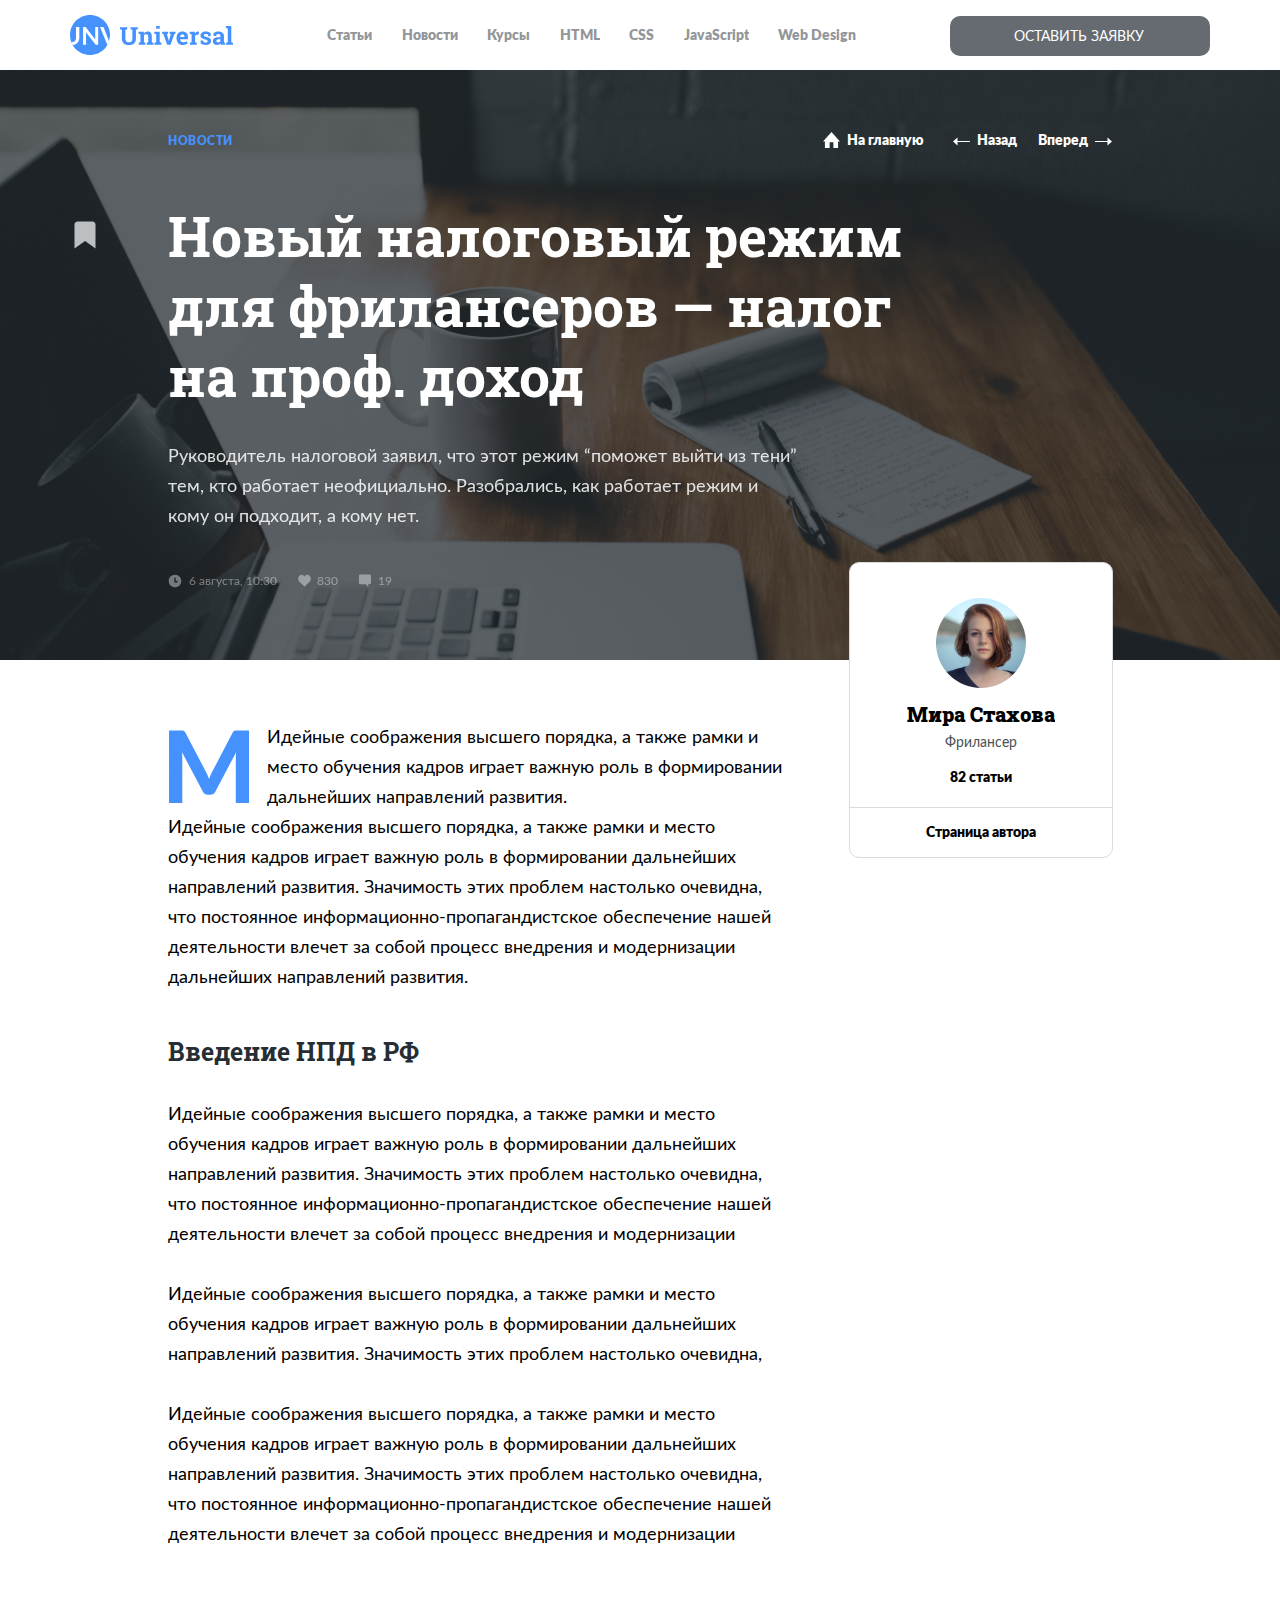
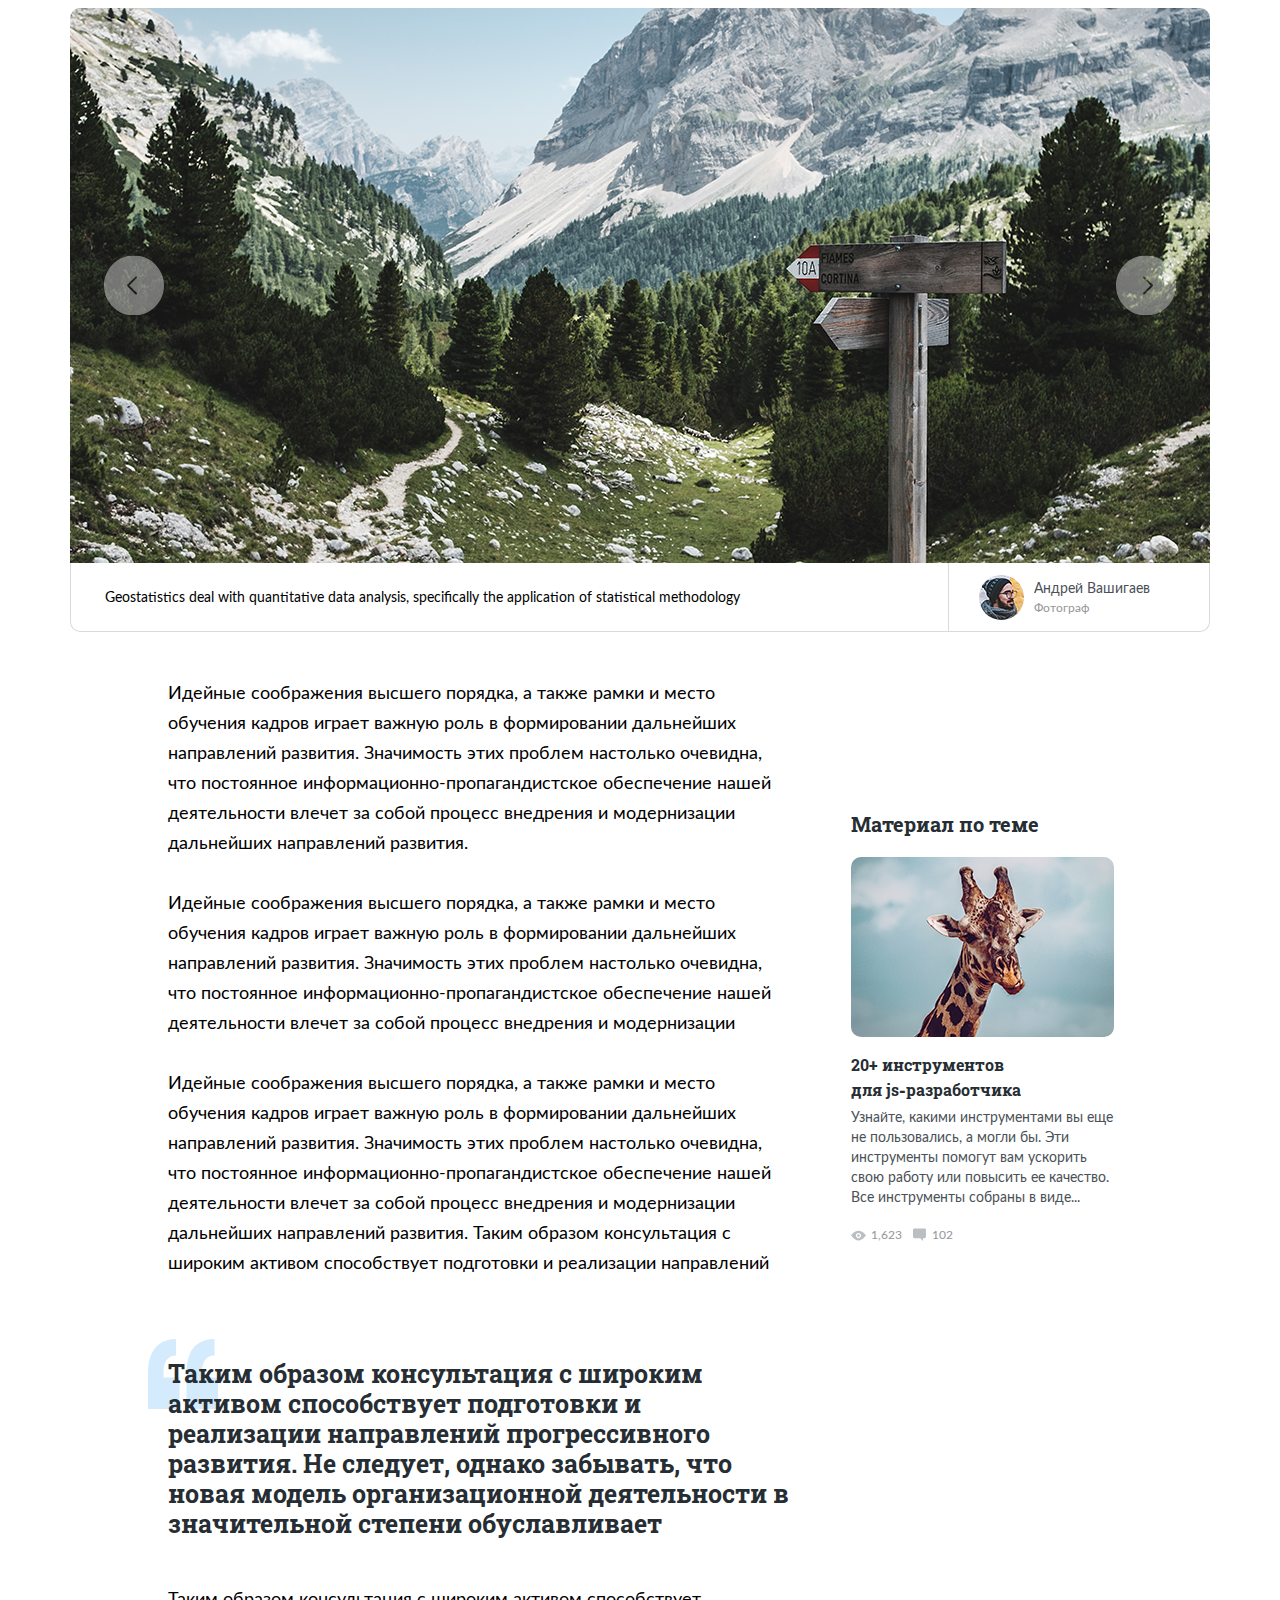
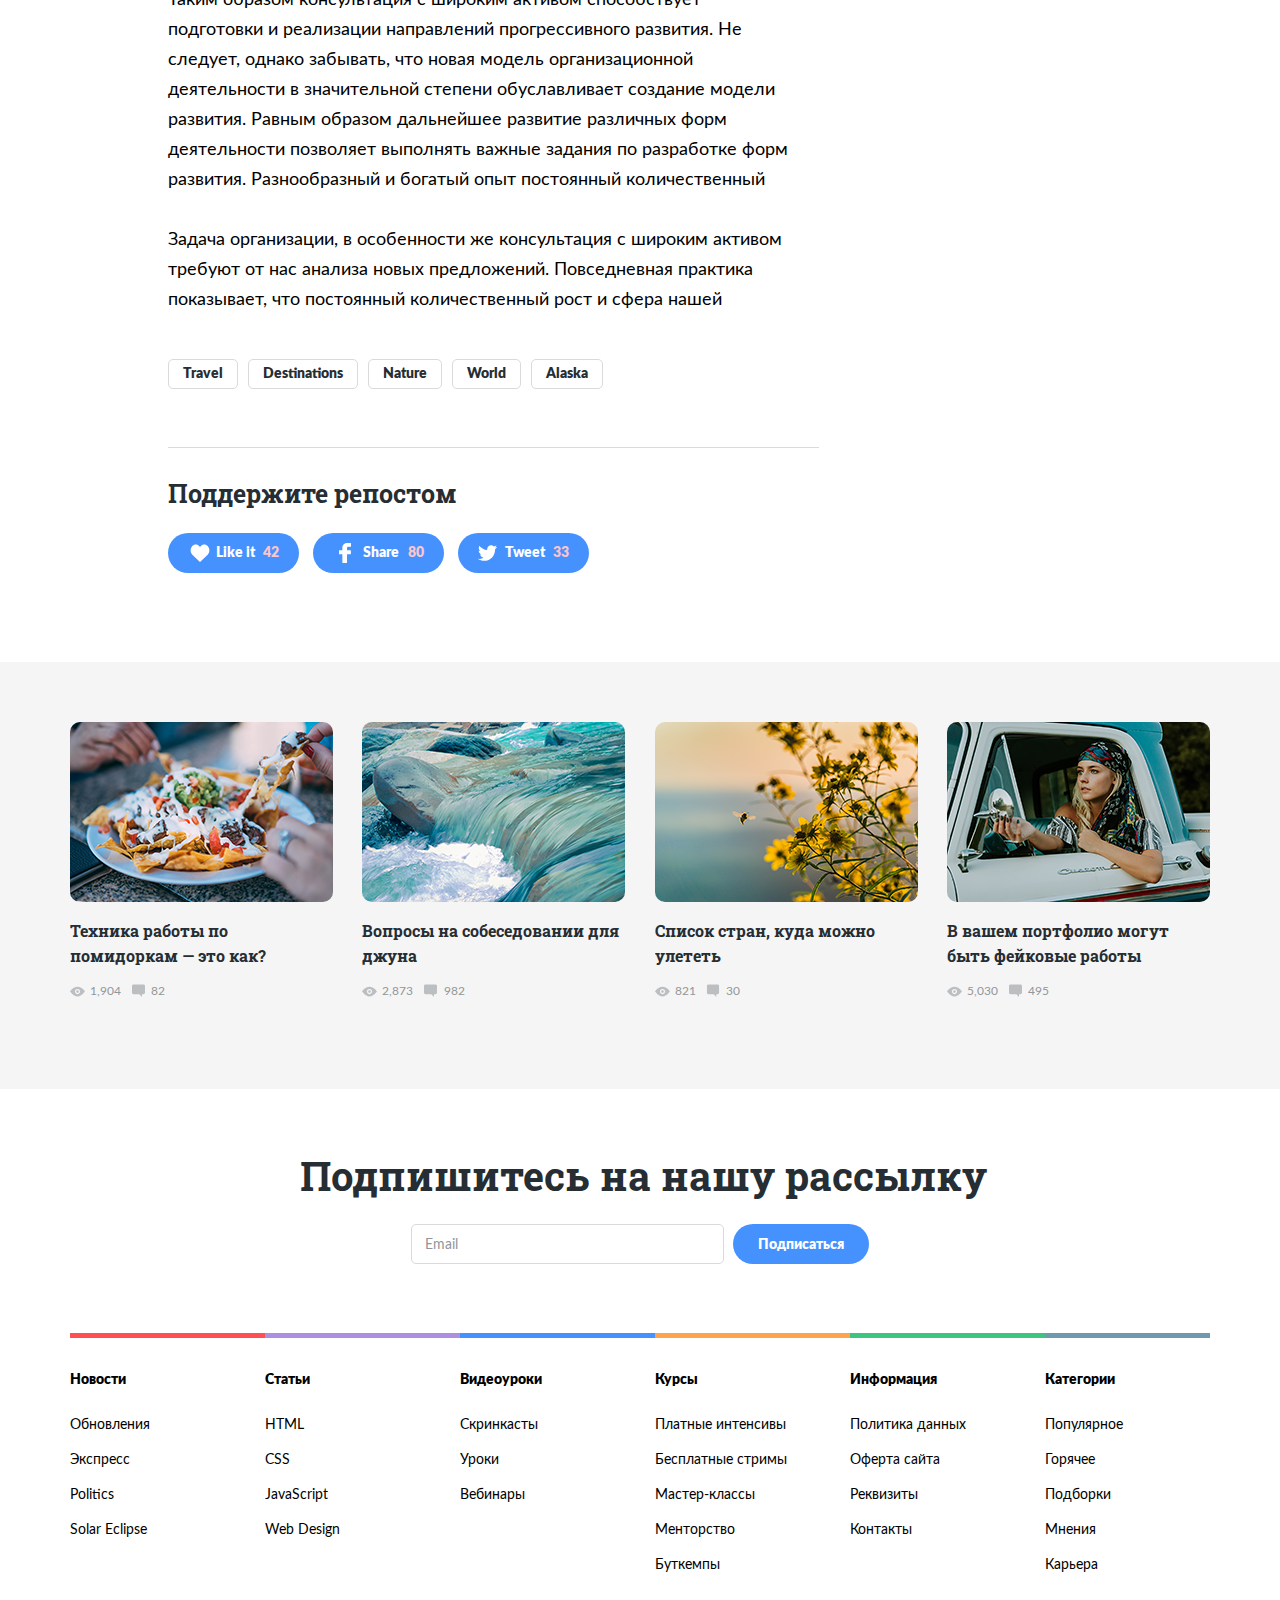
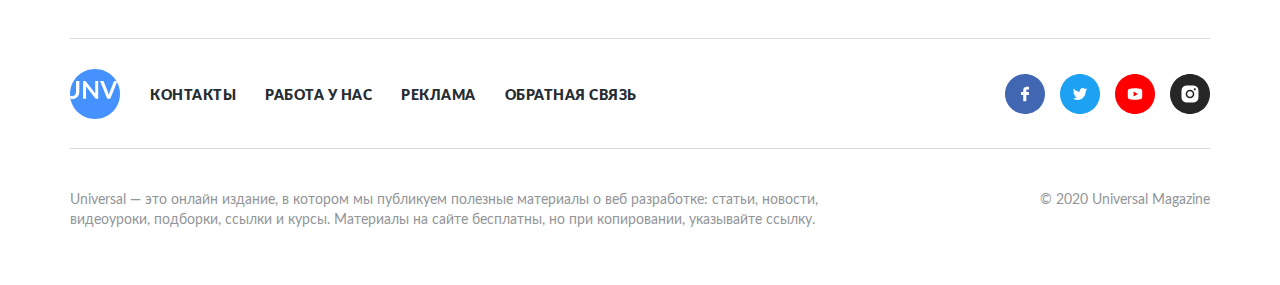
==== commit be4c46ac: "create: section support & mob responsive" ====
--- a/article.html
+++ b/article.html
@@ -386,7 +386,137 @@
     <!-- /.support -->
 
     <section class="more-articles">
-
+      <div class="container">
+        <div class="more-articles__wrapper">
+
+          <a href="#" class="more-articles__card">
+            <div class="more-articles__image-wrapper">
+              <img src="img/more1.png" alt="Фото" class="more-articles__image">
+            </div>
+            <h3 class="title title--small_black more-articles__title">
+              Техника работы по помидоркам — это как? 
+            </h3>
+            <div class="more-articles__wrapper-info">
+              <div class="view-group">
+                <img
+                  src="img/view.svg"
+                  alt="Иконка: просмотры"
+                  class="view-group__icon"
+                />
+                <span class="view-group__number">1,904</span>
+              </div>
+              <!-- /.view-group -->
+              <div class="message-group">
+                <img
+                  src="img/message.svg"
+                  alt="Иконка: комментарии"
+                  class="message-group__icon"
+                />
+                <span class="message-group__number">82</span>
+              </div>
+              <!-- /.message-group -->
+            </div>
+            <!-- /.card-material__wrapper-info -->
+          </a>
+          <!-- /.more-articles__card 1-->
+
+          <a href="#" class="more-articles__card">
+            <div class="more-articles__image-wrapper">
+              <img src="img/more-2.png" alt="Фото" class="more-articles__image">
+            </div>
+            <h3 class="title title--small_black more-articles__title">
+              Вопросы на собеседовании для джуна
+            </h3>
+            <div class="more-articles__wrapper-info">
+              <div class="view-group">
+                <img
+                  src="img/view.svg"
+                  alt="Иконка: просмотры"
+                  class="view-group__icon"
+                />
+                <span class="view-group__number">2,873</span>
+              </div>
+              <!-- /.view-group -->
+              <div class="message-group">
+                <img
+                  src="img/message.svg"
+                  alt="Иконка: комментарии"
+                  class="message-group__icon"
+                />
+                <span class="message-group__number">982</span>
+              </div>
+              <!-- /.message-group -->
+            </div>
+            <!-- /.card-material__wrapper-info -->
+          </a>
+          <!-- /.more-articles__card 2-->
+
+          <a href="#" class="more-articles__card">
+            <div class="more-articles__image-wrapper">
+              <img src="img/more-3.png" alt="Фото" class="more-articles__image">
+            </div>
+            <h3 class="title title--small_black more-articles__title">
+              Список стран, куда можно улететь
+            </h3>
+            <div class="more-articles__wrapper-info">
+              <div class="view-group">
+                <img
+                  src="img/view.svg"
+                  alt="Иконка: просмотры"
+                  class="view-group__icon"
+                />
+                <span class="view-group__number">821</span>
+              </div>
+              <!-- /.view-group -->
+              <div class="message-group">
+                <img
+                  src="img/message.svg"
+                  alt="Иконка: комментарии"
+                  class="message-group__icon"
+                />
+                <span class="message-group__number">30</span>
+              </div>
+              <!-- /.message-group -->
+            </div>
+            <!-- /.card-material__wrapper-info -->
+          </a>
+          <!-- /.more-articles__card 3-->
+
+          <a href="#" class="more-articles__card">
+            <div class="more-articles__image-wrapper">
+              <img src="img/more-4.png" alt="Фото" class="more-articles__image">
+            </div>
+            <h3 class="title title--small_black more-articles__title">
+              В вашем портфолио могут быть фейковые работы
+            </h3>
+            <div class="more-articles__wrapper-info">
+              <div class="view-group">
+                <img
+                  src="img/view.svg"
+                  alt="Иконка: просмотры"
+                  class="view-group__icon"
+                />
+                <span class="view-group__number">5,030</span>
+              </div>
+              <!-- /.view-group -->
+              <div class="message-group">
+                <img
+                  src="img/message.svg"
+                  alt="Иконка: комментарии"
+                  class="message-group__icon"
+                />
+                <span class="message-group__number">495</span>
+              </div>
+              <!-- /.message-group -->
+            </div>
+            <!-- /.card-material__wrapper-info -->
+          </a>
+          <!-- /.more-articles__card 4-->
+
+          </div>
+        <!-- /.more-articles__wrapper -->
+      </div>
+      <!-- /.container -->
     </section>
     <!-- /.more-articles -->
 
--- a/css/style.css
+++ b/css/style.css
@@ -1 +1 @@
-/*! normalize.css v8.0.1 | MIT License | github.com/necolas/normalize.css */html{line-height:1.15;-webkit-text-size-adjust:100%}body{margin:0}main{display:block}h1{font-size:2em;margin:.67em 0}hr{box-sizing:content-box;height:0;overflow:visible}pre{font-family:monospace,monospace;font-size:1em}a{background-color:transparent}abbr[title]{border-bottom:none;text-decoration:underline;-webkit-text-decoration:underline dotted;text-decoration:underline dotted}b,strong{font-weight:bolder}code,kbd,samp{font-family:monospace,monospace;font-size:1em}small{font-size:80%}sub,sup{font-size:75%;line-height:0;position:relative;vertical-align:baseline}sub{bottom:-0.25em}sup{top:-0.5em}img{border-style:none}button,input,optgroup,select,textarea{font-family:inherit;font-size:100%;line-height:1.15;margin:0}button,input{overflow:visible}button,select{text-transform:none}button,[type=button],[type=reset],[type=submit]{-webkit-appearance:button}button::-moz-focus-inner,[type=button]::-moz-focus-inner,[type=reset]::-moz-focus-inner,[type=submit]::-moz-focus-inner{border-style:none;padding:0}button:-moz-focusring,[type=button]:-moz-focusring,[type=reset]:-moz-focusring,[type=submit]:-moz-focusring{outline:1px dotted ButtonText}fieldset{padding:.35em .75em .625em}legend{box-sizing:border-box;color:inherit;display:table;max-width:100%;padding:0;white-space:normal}progress{vertical-align:baseline}textarea{overflow:auto}[type=checkbox],[type=radio]{box-sizing:border-box;padding:0}[type=number]::-webkit-inner-spin-button,[type=number]::-webkit-outer-spin-button{height:auto}[type=search]{-webkit-appearance:textfield;outline-offset:-2px}[type=search]::-webkit-search-decoration{-webkit-appearance:none}::-webkit-file-upload-button{-webkit-appearance:button;font:inherit}details{display:block}summary{display:list-item}template{display:none}[hidden]{display:none}*{box-sizing:border-box}body{background-color:#e5e5e5}@font-face{font-family:"Lato",sans;src:url("../fonts/Lato-Bold.woff2") format("woff2"),url("../fonts/Lato-Bold.woff") format("woff");font-weight:bold;font-style:normal}@font-face{font-family:"Lato";src:url("../fonts/Lato-Regular.woff2") format("woff2"),url("../fonts/Lato-Regular.woff") format("woff");font-weight:normal;font-style:normal}@font-face{font-family:"Lato";src:url("../fonts/Lato-Black.woff2") format("woff2"),url("../fonts/Lato-Black.woff") format("woff");font-weight:900;font-style:normal}.container{max-width:1140px;margin:auto}img{height:100%;max-width:100%}.button{color:#fff;border-radius:20px;background-color:#4592ff;border:none;cursor:pointer}a{text-decoration:none;color:inherit}.title{margin:0;font-family:"Roboto Slab",sans;font-style:normal;font-weight:bold}.title--small_black{font-size:16px;line-height:25px;color:#262d33}.title--small_light{font-size:16px;line-height:25px;color:#fff}.title--medium_black{font-size:20px;line-height:25px;color:#262d33}.title--big_black{font-size:25px;line-height:30px;color:#262d33}.title--large_light{font-size:40px;line-height:50px;color:#fff}.title--super-large_light{font-size:55px;line-height:70px;color:#fff}.text{margin:0;font-family:"Lato",sans-serif;font-style:normal;font-weight:normal;font-size:14px;line-height:20px}.tag{font-family:Lato;font-style:normal;font-weight:900;font-size:12px;line-height:15px;letter-spacing:.5px;text-transform:uppercase}.tag--css{color:#3dc47e}.tag--javascript{color:#4592ff}.tag--html{color:#ac8ee3}.tag--web{color:#ffa34d}.tag--web_light{color:#e7d9ff}.tag--article{color:#6e99ae}.tag--new{color:#4592ff}.tag--opinion{color:#3bbdc4}.tag--hot{color:#ff4f52}.tag--compilations{color:#ac8ee3}.tag--career{color:#6e99ae}.view-group{display:flex;align-items:center}.view-group__icon{width:15px;height:15px}.view-group__number{margin-left:5.12px;font-family:Lato;font-style:normal;font-weight:normal;font-size:12px;line-height:15px;color:#939699;margin-right:10px}.message-group{display:flex}.message-group__icon{width:14.5px;height:13px}.message-group__icon--light{opacity:.4}.message-group__number{margin-left:5.75px;display:block;font-family:Lato;font-style:normal;font-weight:normal;font-size:12px;line-height:15px;color:#939699}.message-group__number--light{opacity:.4;color:#fff}.like-group{display:flex}.like-group__icon{width:15px;height:13px}.like-group__icon--light{opacity:.4}.like-group__number{margin-left:5.12px;font-family:Lato;font-style:normal;font-weight:normal;font-size:12px;line-height:15px;color:#939699}.like-group__number--light{opacity:.4;color:#fff}.date{font-family:Lato;font-style:normal;font-weight:normal;font-size:12px;line-height:15px;color:#939699}.date-group{display:flex;margin-right:20px}.date-group__icon{width:13.5px;height:13.5px;margin-right:7px;margin-bottom:2px}.date--light{opacity:.4;color:#fff}.header{padding:15px 0;background-color:#262d33;font-family:"Lato",sans;font-style:normal;font-size:14px;line-height:20px}.header--light_theme{background-color:#fff;padding-bottom:9px}.header-wrapper{display:flex;flex-wrap:wrap;justify-content:space-between;align-items:center}.header__link{max-width:101px;max-height:40px;text-align:center;overflow:hidden;font-weight:900;color:#fff;font-size:14px;line-height:20px;font-weight:900}.header__link--mobile_visible{display:none}.header__link--dark{color:#939699}.header__background-menu{display:flex;justify-content:center;background-color:#262d33}.header__background-menu--light{background-color:#fff}.header .menu-wrapper{margin-top:6px;margin-bottom:0;padding-left:0;display:flex;justify-content:space-between;width:540px}.header .menu-wrapper--light{margin-top:-4px;width:529px}.header__button{max-width:292px;max-height:58px;overflow:hidden;font-weight:normal;margin-top:-4px;padding:13px 66px 11px 64px;border:none;border-radius:10px;background-color:#656b70;color:#fff;text-transform:uppercase}.header__button-menu{display:none;margin-right:-6px}.main__background{position:relative;background-color:#262d33;height:469px}.main__card{display:flex;width:1140px;top:25px;right:50%;transform:translateX(50%);position:absolute;border-radius:10px;overflow:hidden}.main__tag{display:block;max-height:15px;max-width:450px;overflow:hidden;text-transform:uppercase;margin-bottom:8px}.main__tag--margin{margin-bottom:21px}.main__text{margin:0;padding:0;max-height:40px;overflow:auto;font-weight:normal;font-size:14px;line-height:20px}.main__tabs{margin:0;padding:0;font-family:"Lato",sans-serif;font-style:normal;list-style-type:none;background-color:#fff;z-index:20}.main__recommendation{max-width:263px;height:59px;overflow:auto;padding:20px 25px 19px 25px;display:block;font-weight:900;font-size:14px;line-height:20px;text-transform:uppercase;letter-spacing:.5px}.main__tab{width:263px;height:99px;padding:17px 25px 17px 25px;text-decoration:none;cursor:pointer}.main__tab--active{background-color:#f5f5f5}.main__tab--last{height:110px}.main__link{color:#4b5157;display:block}.main__delimiter{background-color:#d9dadb;width:100%;height:1px}.main__tabs-content{margin:0;padding:0;width:877px;height:570px}.main__list{margin:0;padding:0;list-style:none;height:100%}.main__element{display:none}.main__element--active{display:block;position:relative}.main__element::after{content:"";position:absolute;width:100%;height:100%;top:0;left:0;right:0;bottom:0;background:linear-gradient(0deg, rgba(64, 48, 61, 0.35), rgba(64, 48, 61, 0.35));z-index:12}.main__info-1,.main__info-2,.main__info-3,.main__info-4,.main__info-5{position:absolute;top:55px;left:55px;z-index:13}.main__image{height:570px;width:877px;-o-object-fit:cover;object-fit:cover}.main__avatar{border-radius:50%;-o-object-fit:cover;object-fit:cover;width:45px;height:45px}.main__author{display:flex;flex-wrap:wrap;margin-bottom:145px}.main__author-group{max-width:180px;margin-top:-1px;margin-bottom:-1 px}.main__avatar{margin-right:10px}.main__title{max-width:779px;height:101px;overflow:auto;margin:0 0 48px 0;color:#fff;font-family:"Roboto Slab",sans;font-style:normal;font-weight:bold;font-size:40px;line-height:50px}.main__button{max-width:205px;max-height:56px;overflow:hidden;padding:10px 22px 10px 20px;font-family:Lato;font-style:normal;font-weight:900;font-size:14px;line-height:20px}.main__arrow{margin-left:5px;width:15px;height:7px}.author-group{display:flex;flex-direction:column;justify-content:center;font-family:Lato;font-style:normal;font-weight:normal;color:#fff}.author__name{overflow:auto;max-height:40px;font-size:14px;line-height:20px}.author__position{overflow:hidden;max-height:16px;opacity:.4;font-size:12px;line-height:15px}.lifehacks{padding-top:154px;padding-bottom:30px}.lifehacks-wrapper{display:flex;justify-content:space-between;background-color:#262d33;height:130px;border-radius:10px;color:#fff}.lifehacks__card{padding-left:25px;display:flex;align-items:center;justify-content:space-between;max-width:284px}.lifehacks__text{width:154px;max-height:80px;overflow:auto;margin:0;font-family:Lato;font-style:normal;font-weight:900;font-size:14px;line-height:20px;cursor:pointer}.lifehacks__image{margin-top:-3px;width:65px;height:65px;-o-object-fit:cover;object-fit:cover;margin-left:15px}.main-card{grid-column:1/3;grid-row:1/3;cursor:pointer}.popular-card{grid-column:3/4;grid-row:1/2;cursor:pointer}.checklist-card{grid-column:4/5;grid-row:1}.photo-card{grid-column:1/2;grid-row:3/4;cursor:pointer}.card-1{grid-column:2/3;grid-row:3;cursor:pointer}.card-2{grid-column:3/4;grid-row:3;cursor:pointer}.card-3{grid-column:2/3;grid-row:4;cursor:pointer}.card-4{grid-column:3/4;grid-row:4;cursor:pointer}.tags-card{grid-column:4/5;grid-row:2/3}.social-network-card{grid-column:4/5;grid-row:4}.content{padding-bottom:62px}.content-wrapper{display:grid;grid-template-columns:repeat(4, 1fr);grid-auto-rows:170px;-moz-column-gap:29px;column-gap:29px;row-gap:30px}.content__main-card{width:555px;padding-top:15px;display:flex;flex-wrap:wrap;background-color:#fff;border-radius:10px}.content__main-info{padding:22px 0 0 35px}.content__main-tag{display:block;max-width:218px;height:15px;overflow:auto}.content__main-title{height:91px;margin-bottom:25px;margin-top:20px;width:228px;overflow:auto}.content__main-text{height:81px;overflow:auto;margin-top:-2px;width:228px}.content__main-image-wrapper{-o-object-fit:cover;object-fit:cover;width:292px;height:299px}.content__main-delimiter{width:100%;height:1px;background-color:#d9dadb}.content__main-footer{width:555px;padding:14px 35px 12px 35px;display:flex;align-items:center}.content__main-footer-text{max-height:20px;flex-grow:1;overflow:auto;margin-left:4px}.content__main-author-group{display:flex;align-items:center}.content__main-avatar{width:30px;height:30px;border-radius:50%}.content__main-name{width:100px;max-height:20px;overflow:auto;margin-left:10px;font-family:Lato;font-style:normal;font-weight:900;font-size:14px;line-height:20px}.content__popular-card{width:263px;height:370px;padding:19px 20px 24px 25px;position:relative;border-radius:10px;overflow:hidden}.content__popular-card::before{content:"";position:absolute;top:0;right:0;left:0;bottom:0;background:linear-gradient(0deg, rgba(64, 48, 61, 0.35), rgba(64, 48, 61, 0.35));z-index:-1}.content__popular-mark{display:block;width:92px;height:25px;background-color:#3dc47e;color:#fff;border-radius:3px;text-align:center;padding:7px 3px 7px;font-family:Lato;font-style:normal;font-weight:normal;font-size:12px;line-height:15px;margin-bottom:117px;overflow:hidden}.content__popular-tag{display:block;width:195px;height:15px;overflow:auto}.content__popular-title{margin-top:23px;margin-bottom:27px;height:75px;overflow:auto;letter-spacing:.5px;text-transform:uppercase}.content__popular-image{position:absolute;top:0;right:0;left:0;bottom:0;z-index:-2;width:263px;height:370px;-o-object-fit:cover;object-fit:cover}.content__popular-footer{display:flex;flex-wrap:wrap;align-items:center}.content__popular-footer-avatar{width:45px;height:45px;border-radius:50%;overflow:hidden}.content__popular-footer-name{width:100%;overflow:auto;height:20px;margin-top:-4px;margin-bottom:2px;color:#fff;opacity:.85;width:153x}.content__popular-footer-info{margin-left:10px;margin-top:4px;width:157px;display:flex;flex-wrap:wrap;justify-content:space-between}.content__popular-footer-date{margin-left:-1px;max-width:74px;overflow:auto;height:16px}.content__checklist-card{width:263px;height:170px;border-radius:10px;background-color:#3bbdc4}.content__checklist-title{height:50px;overflow:auto;max-width:216px}.content__checklist-top{display:flex;justify-content:flex-end;position:relative;padding:24px 22px 28px 25px;width:100%}.content__checklist-info{position:absolute;top:25px;left:25px}.content__checklist-weight{color:#c1f4f5;margin-top:11px;max-width:150px;height:20px;overflow:auto}.content__checklist-image-wrapper{width:56px;height:72px}.content__checklist-bottom{display:flex;justify-content:center;align-items:center;border-top:1px solid #96e2e3;cursor:pointer;height:47px}.content__checklist-download{width:20px;height:20px}.content__checklist-link{max-width:165px;height:20px;overflow:auto;font-weight:900;color:#fff;margin-left:11px}.content__photo-card{width:263px;height:370px;background-color:#fff;border-radius:10px;overflow:hidden}.content__photo-wrapper{width:263px;height:275px}.content__photo-image{width:100%;-o-object-fit:cover;object-fit:cover}.content__photo-title{padding:15px 51px 30px 25px;max-height:145px;overflow:auto}.content__card{width:263px;height:170px;padding:26px 25px 30px 25px;background-color:#fff;border-radius:10px}.content__card-title{width:213px;height:25px;overflow:auto;margin-bottom:5px}.content__card-text{margin-bottom:10px;width:213px;height:60px;overflow:auto}.content__card-date{display:block;height:15px;max-width:213px;overflow:auto}.content__tags-card{width:263px;height:370px;background-color:#fff;border-radius:10px;overflow:auto}.content__tags-title{padding:21px 25px 19px 25px;height:60px;overflow:auto;font-weight:900;letter-spacing:.5px;text-transform:uppercase}.content__tags-delimiter{width:100%;height:1px;background-color:#d9dadb}.content__tags-wrapper{display:flex;flex-wrap:wrap;padding:25px 4px 0 25px}.content__tags-tag{max-width:208px;height:30px;overflow:auto;padding:4px 15px;margin-right:10px;margin-bottom:15px;border-radius:5px;border:1px solid #d9dadb;color:#262d33;font-weight:900;cursor:pointer}.content__social-network-card{display:flex;flex-wrap:wrap;justify-content:space-between;width:263px;height:170px;padding:31px 35px 40px 39px;background-color:#fff;border-radius:10px}.content__social-network-title{max-width:190px;height:25px;overflow:auto;margin-bottom:25px;flex-basis:100%;text-align:center}.content__social-network-wrapper{width:50px;height:50px;cursor:pointer}.content__social-network-wrapper-icon{display:flex;justify-content:space-between;width:190px}.content__message-number,.content__like-number{max-width:21px;height:16px;overflow:auto}.money{position:relative;padding:50px 0 55px 0;background-image:url(../img/money.jpg);background-repeat:no-repeat;background-position:center;background-size:cover}.money:before{content:"";position:absolute;top:0;left:0;right:0;bottom:0;background:rgba(64,48,61,.35)}.money-wrapper{position:relative;max-width:946px;margin:auto;text-align:center}.money__title{margin-bottom:24px;height:101px;overflow:auto}.money__button{padding:10px 22px 10px 22px;font-family:Lato;font-style:normal;font-weight:900;font-size:14px;line-height:20px;max-width:300px;max-height:40px;overflow:hidden}.money__arrow{margin-left:5px;width:15px;height:7px}.articles{padding-top:60px;padding-bottom:60px}.articles-wrapper{display:grid;grid-template-columns:repeat 2,1fr;grid-template-rows:770px,700px;-moz-column-gap:29px;column-gap:29px}.articles__main{grid-column:1;grid-row:span 2;border-radius:10px;overflow:hidden;background-color:#fff}.articles__card{display:flex;padding:25px 25px 24px 25px}.articles__delimiter{width:798px;height:1px;background-color:#d9dadb;margin-left:25px}.articles__info{display:flex;flex-direction:column;position:relative}.articles__tag{display:block;margin-top:4px;width:267px;height:15px;margin-bottom:15px;overflow:auto}.articles__bookmark-wrapper{position:absolute;top:0;right:0;width:20px;height:20px;cursor:pointer}.articles__image{-o-object-fit:cover;object-fit:cover;width:100%}.articles__image-wrapper{flex-shrink:0;margin-right:25px;width:336px;height:195px}.articles__title{width:437px;max-height:50px;margin-bottom:11px;overflow:auto}.articles__text{width:437px;height:60px;flex-grow:1;margin-bottom:20px;overflow:auto}.articles__rating{display:flex;margin-bottom:5px}.articles__date{margin-right:11px;max-width:68px;overflow:auto;height:15px}.articles__message-number{margin-right:11.12px;max-width:60px;height:15px;overflow:auto}.articles__like-number{max-width:60px;height:15px;overflow:auto}.articles__recent{grid-column:2;grid-row:1;background-color:#fff;border-radius:10px;overflow:hidden}.articles__recent-card{position:relative;display:flex;padding:18px 25px 16px 25px;cursor:pointer}.articles__recent-bc-number{position:absolute;top:22px;right:25px;width:41px;height:50px;opacity:.8}.articles__recent-delimiter{width:213px;height:1px;margin-left:25px;background-color:#d9dadb}.articles__recent-wrapper{flex-shrink:0;margin-right:10px;width:60px;height:60px}.articles__recent-image{-o-object-fit:cover;object-fit:cover}.articles__recent-title{width:263px;padding:20px 10px 17px 26px;height:59px;overflow:auto;border-bottom:1px solid #d9dadb;text-transform:uppercase;font-weight:900;letter-spacing:.5px}.articles__recent-readmore{padding:10px;display:flex;justify-content:center;align-items:center;height:45px;overflow:auto;width:245px;margin-left:9px;border-top:1px solid #d9dadb;font-weight:900;cursor:pointer}.articles__recent-name{width:143px;height:40px;overflow:auto;margin-bottom:5px}.articles__recent-time{display:block;width:143px;height:15px;overflow:auto}path.active{fill:#ff4f52}.hints{padding-top:60px;padding-bottom:60px;background-color:#262d33}.hints-wrapper{display:grid;grid-template-columns:repeat 3,1fr;grid-auto-rows:-webkit-min-content;grid-auto-rows:min-content;grid-gap:30px}.hints__card-slider{grid-column:1/2;grid-row:1/3}.hints__card-career{grid-column:2/4;grid-row:1}.hints__card-1{grid-column:2;grid-row:2}.hints__card-2{grid-column:3;grid-row:2}.hints__slider-image{-o-object-fit:cover;object-fit:cover}.hints__swiper-container{width:555px;height:570px;position:relative}.hints__swiper-container::before{content:"";position:absolute;top:0;left:0;right:0;bottom:0;width:100%;height:100%;background:rgba(64,48,61,.35);z-index:2}.hints__swiper-wrapper{position:relative}.hints__card{background-color:#fff;width:263px;height:170px;padding:26px 25px 30px 25px;border-radius:10px}.hints__card-title{width:213px;height:25px;overflow:auto;margin-bottom:5px}.hints__card-text{margin-bottom:10px;width:213px;height:60px;overflow:auto}.hints__card-date{display:block;height:15px;max-width:213px;overflow:auto}.hints__card-slider{width:555px;height:570px;position:relative;border-radius:10px;overflow:hidden}.hints__card-slider-mark{padding:5px 12px;max-width:255px;max-height:40px;overflow:auto;position:absolute;top:18px;left:18.5px;z-index:5;color:#fff;background-color:#3dc47e;font-family:Lato;font-style:normal;font-weight:normal;font-size:12px;line-height:15px;border-radius:3px}.hints__card-slider-info{padding:50px 50px 0 50px;position:absolute;top:0;left:0;right:0;z-index:3;display:flex;align-items:center;flex-direction:column}.hints__card-slider-avatar{margin-bottom:9px;border-radius:50%;-o-object-fit:cover;object-fit:cover;width:45px;height:45px}.hints__card-slider-name{margin-bottom:2px;display:block;font-family:Lato;font-style:normal;font-weight:normal;font-size:14px;line-height:20px;opacity:.85;color:#fff;height:21px;max-width:166px;overflow:auto}.hints__card-slider-position{margin-left:2px;margin-bottom:29px;font-family:Lato;font-style:normal;font-weight:normal;font-size:12px;line-height:15px;opacity:.4;color:#fff;height:16px;max-width:166px;overflow:auto}.hints__card-slider-title{width:455px;height:154px;margin-bottom:40px;overflow:auto;text-align:center}.hints__card-slider-button{max-width:280px;max-height:40px;overflow:hidden;display:flex;padding:10px 20px;font-family:Lato;font-style:normal;font-weight:900;font-size:14px;line-height:20px;cursor:pointer}.hints__card-slider-button-image{margin-right:7px;width:21px;height:18px}.hints__card-slider-button-number{margin-left:8px;font-weight:normal;color:#c5e4fc}.hints__card-career-wrapper{position:relative;background-color:#b4d1e0;width:555px;height:370px;overflow:hidden;border-radius:10px}.hints__card-career-image{-o-object-fit:cover;object-fit:cover}.hints__card-career-info{position:absolute;padding:35px 0 50px 35px;top:0;left:0}.hints__card-career-tag{display:block;margin-bottom:21px;width:213px;height:15px;overflow:auto}.hints__card-career-title{margin-bottom:15px;width:213px;height:91px;overflow:auto}.hints__card-career-text{width:213px;height:61px;overflow:auto;margin-bottom:43px}.hints__card-career-button{margin-left:2px;max-width:205px;max-height:56px;overflow:hidden;padding:10px 22px 10px 20px;font-family:Lato;font-style:normal;font-weight:900;font-size:14px;line-height:20px;cursor:pointer}.hints__card-career-arrow{margin-left:5px;width:15px;height:7px}.subscribe{background-color:#fff}.subscribe-wrapper{padding-top:62px;padding-bottom:69px;margin:auto;width:750px;display:flex;flex-wrap:wrap;justify-content:center}.subscribe__title{margin-top:0;margin-left:35px;margin-bottom:22px;height:51px;overflow:auto;flex-basis:100%;font-size:40px;line-height:50px;color:#262d33;font-family:"Roboto Slab",sans;font-style:normal;font-weight:bold}.subscribe__input{width:313px;height:40px;padding-right:13px;padding-left:13px;border:1px solid #d9dadb;border-radius:5px;margin-right:5px;outline:none}.subscribe__input::-moz-placeholder{font-family:Lato;font-style:normal;font-weight:normal;font-size:14px;line-height:20px;color:#939699}.subscribe__input:-ms-input-placeholder{font-family:Lato;font-style:normal;font-weight:normal;font-size:14px;line-height:20px;color:#939699}.subscribe__input::placeholder{font-family:Lato;font-style:normal;font-weight:normal;font-size:14px;line-height:20px;color:#939699}.subscribe__button{padding:11px 25px 9px;max-width:186px;height:40px;font-family:Lato;font-style:normal;font-weight:900;font-size:14px;line-height:20px;overflow:auto}.footer{background-color:#fff}.footer-card-wrapper{display:grid;grid-template-columns:1fr 1fr 1fr 1fr 1fr 165px;grid-auto-rows:-webkit-min-content;grid-auto-rows:min-content}.footer__news{grid-column:1/2}.footer__articles{grid-column:2/3}.footer__video-lessons{grid-column:3/4}.footer__courses{grid-column:4/5}.footer__information{grid-column:5/6}.footer__categories{grid-column:6/7}.footer__card{display:flex;flex-wrap:wrap;flex-direction:column}.footer__line{width:100%;height:5px;margin-bottom:32px}.footer__line--news{background-color:#ff4f52}.footer__line--articles{background-color:#ac8ee3}.footer__line--video-lessons{background-color:#4592ff}.footer__line--courses{background-color:#ffa34d}.footer__line--information{background-color:#3dc47e}.footer__line--categories{background-color:#6e99ae;width:165px}.footer__title{width:165px;height:20px;margin-bottom:25px;font-weight:bold;overflow:auto}.footer__text{width:165px;height:20px;margin-bottom:15px;overflow:auto}.footer__delimiter-up{width:100%;height:1px;background-color:#d9dadb;margin-top:48px}.footer__delimiter-down{width:100%;height:1px;background-color:#d9dadb}.footer__logo{width:50px;height:50px}.footer-info-wrapper{display:flex;flex-wrap:wrap;align-items:center;padding-top:30px;padding-bottom:25px}.footer__info{display:flex;flex-grow:1;margin-left:30px}.footer__info-link{cursor:pointer}.footer__link{display:block;max-width:150px;height:20px;overflow:auto;margin-right:29px;font-family:Lato;font-style:normal;font-weight:900;font-size:14px;line-height:20px;letter-spacing:.5px;color:#262d33;text-transform:uppercase;cursor:pointer}.footer__social-networks{display:flex}.footer__social-network-wrapper{display:block;margin-left:15px;margin-bottom:3px;width:40px;height:40px}.footer__social-network-image{width:40px;height:40px}.footer__footnote{display:flex;justify-content:space-between;padding-top:41px;padding-bottom:55px}.footer__description{color:#939699;width:750px;height:40px;overflow:auto}.footer__copyrigh{display:block;width:189px;text-align:end;height:22px;overflow:auto;color:#939699}.modal__overlay{position:fixed;top:0;left:0;right:0;bottom:0;z-index:100;visibility:hidden;opacity:0;transition:opacity .2s;background:rgba(40,47,54,.8)}.modal__overlay--visible{visibility:visible;opacity:1}.modal__dialog{position:fixed;overflow-y:auto;max-height:100%;top:50%;left:50%;padding:33px 88px;border-radius:10px;overflow:hidden;transform:translate(-50%, -50%);background-color:#fff;max-width:360px;padding:30px 35px 40px 35px;z-index:101;visibility:hidden;opacity:0;transition:opacity .2s}.modal__dialog--visible{visibility:visible;opacity:1}.modal__close{width:16px;height:16px;position:absolute;right:16px;top:17px;text-decoration:none;cursor:pointer}.modal__title{margin-bottom:25px;font-size:20px;line-height:25px}.modal__form{display:flex;flex-direction:column;flex-wrap:wrap}.modal__name{height:20px;overflow:auto;margin-bottom:5px;font-weight:900}.modal__select{padding:10px 40px 8px 15px;-webkit-appearance:none;-moz-appearance:none;appearance:none;background:url(../img/select.svg) no-repeat right center;outline:0;background-size:auto;background-position:right 13px top 50%,0 0}.modal__select:invalid:not(:focus){color:#939699}.modal__select:invalid:focus{color:#939699}.modal__select:focus option{color:initial}.modal__message{height:120px;resize:none}.modal__data-processing{display:flex;align-items:center;margin-bottom:30px;color:#4b5157}.modal__button{padding:10px 25px;width:123px;height:38px;overflow:auto}.input{padding:8px 15px;margin-bottom:15px;width:290px;min-height:40px;outline:none;border:1px solid #d9dadb;border-radius:5px;background-color:#fff;outline:none}.data-processing__checkbox{margin-right:10px;width:20px;height:20px}.news{background-image:url(../img/article-back.png);background-repeat:no-repeat;background-position:center;background-size:cover;position:relative}.news::before{content:"";position:absolute;top:0;left:0;right:0;bottom:0;background:rgba(38,45,51,.75)}.news__content{position:relative;padding:61px 98px 70px}.news__top-wrapper{margin-bottom:50px;display:flex;align-items:center;justify-content:space-between}.news__navigation{display:flex}.news__title{width:750px;height:220px;margin-bottom:21px;flex-grow:1;overflow:auto}.news__text{width:632px;max-height:90px;margin-bottom:42px;margin-top:0;overflow:auto;font-family:Lato;font-style:normal;font-weight:normal;font-size:18px;line-height:30px;color:#fff;opacity:.85}.news__wrapper-info{display:flex;align-items:center}.news__like-group{margin-right:20px}.news__date-group{margin-right:20px}.news__bookmark-wrapper{width:30px;height:30px;position:absolute;top:150px;left:0;cursor:pointer}.navigation__to-main{display:flex;align-items:center;margin-right:30px}.navigation__icon{width:17px;height:19px;margin-right:7px}.navigation__icon:last-child{margin-right:0;margin-left:7px}.navigation__icon--padding{padding-bottom:3px}.navigation__name{height:20px;font-family:Lato;font-style:normal;font-weight:900;font-size:14px;line-height:20px;color:#fff}.navigation__to-back{display:flex;align-items:center;margin-right:21px}.navigation__forward{display:flex;align-items:center}.article{padding-top:63px;background-color:#fff}.article-wrapper{padding:0 98px}.article__wrapper-foreword{margin-bottom:43px}.article__card-author{position:relative;float:right;margin-left:22px;margin-bottom:-147px;top:-161px;left:1px;width:264px;height:296px;background-color:#fff;border:1px solid #d9dadb;border-radius:10px;font-family:Lato;font-style:normal;font-weight:900;font-size:14px;line-height:20px}.article__author-image{width:90px;height:90px;margin-bottom:14px;-o-object-fit:cover;object-fit:cover;border-radius:50%}.article__card-wrapper{display:flex;align-items:center;flex-direction:column;padding:35px 25px 19px}.article__author{height:25px;margin-bottom:6px;font-family:Roboto Slab;font-style:normal;font-weight:900;font-size:20px;line-height:25px;overflow:auto}.article__position{display:block;font-weight:normal;color:#4b5157;margin-bottom:15px;height:20px;overflow:auto}.article__num-of-article{display:block;height:20px;overflow:auto}.article__page-of-author{padding:15px 25px 14px 25px;overflow:hidden;font-weight:900;border-top:1px solid #d9dadb;text-align:center}.article__link-of-author{display:block;height:20px;overflow:auto}.article__letter-wrapper{width:81px;height:75px;float:left;margin:6px 17px 7px 1px}.article__paragraph{margin-top:0;margin-bottom:30px;font-family:Lato;font-style:normal;font-weight:normal;font-size:18px;line-height:30px;width:623px}.article__paragraph--margin{margin-bottom:0}.article__title{margin-bottom:32px;overflow:auto}.article__title-big{position:relative;z-index:2}.article__title-big:before{position:absolute;content:"";top:-20px;left:-20px;background-image:url(../img/Quote.svg);background-repeat:no-repeat;width:70px;height:70px;z-index:-1}.article__title-wrapper{padding-bottom:46px;padding-top:80px;max-width:623px}.article__swiper-container{width:100%;height:555px;border-radius:10px 10px 0 0;-o-object-fit:cover;object-fit:cover}.article__slider-image{-o-object-fit:cover;object-fit:cover;width:100%;height:100%}.article__button-slider{position:absolute;top:50%;transform:translateY(-46%);z-index:90;border:none;cursor:pointer;background-color:transparent}.article__button-slider--prev{left:28px}.article__button-slider--next{right:28px}.article__slider-wrapper{padding-top:28px;padding-bottom:47px}.article__card-material{position:relative;float:right;top:-157px;margin-top:80px;margin-bottom:-59px;margin-left:50px;right:-2px}.article__tags-card{display:flex;flex-wrap:wrap;padding-top:44px;padding-bottom:58px}.article__tags-tag{text-decoration:none;color:#262d33;font-weight:900;border:1px solid #d9dadb;border-radius:5px;padding:4px 14px;margin:0 10px 0 0;cursor:pointer}.article__tags-delimiter{width:69%;height:1px;background-color:#d9dadb}.swiper-footer{display:flex;border:1px solid #d9dadb;border-radius:0 0 10px 10px;border-top:none;justify-content:space-between}.swiper-footer__text{display:block;max-height:50px;overflow:auto}.swiper-footer__text-wrapper{padding:25px 34px 23px;flex-grow:1;flex-shrink:1}.swiper-footer__author{display:flex;align-items:center;padding:12px 26px 11px 30px;border-left:1px solid #d9dadb;width:261px;flex-shrink:0}.swiper-footer__avatar{border-radius:50%;width:45px;height:45px;-o-object-fit:cover;object-fit:cover}.swiper-footer__author-group{display:flex;flex-direction:column;justify-content:center;margin-left:10px;font-family:Lato;font-style:normal;font-weight:normal}.swiper-footer__name{margin-bottom:2px;height:20px;min-width:116px;overflow:hidden;color:#4b5157}.swiper-footer__position{opacity:1;color:#939699;height:15px;min-width:116px;overflow:hidden}.card-material__wrapper{display:flex;flex-direction:column;width:263px}.card-material__wrapper-info{display:flex}.card-material__title{margin-bottom:6px;max-height:50px;overflow:auto}.card-material__title-up{max-height:25px;margin-bottom:20px;overflow:auto}.card-material__image-wrapper{height:180px;margin-bottom:15px;-o-object-fit:cover;object-fit:cover;border-radius:10px;overflow:hidden}.card-material__text{max-height:100px;margin-top:0;margin-bottom:20px;font-family:Lato;font-style:normal;font-weight:normal;font-size:14px;line-height:20px;color:#4b5157;overflow:auto}.support{background-color:#fff;padding-top:31px;padding-bottom:89px}.support__title{overflow:auto;margin:0;margin-bottom:25px}.support__wrapper{display:flex;flex-wrap:wrap}.support__share{display:block;padding:10px 20px;background-color:#4592ff;border-radius:20px;margin-right:14px;width:131px;align-items:center}.support__share-wrapper{display:flex;justify-content:space-between;font-family:Lato;font-style:normal;font-weight:900;font-size:14px;line-height:20px}.support__icon-like{margin-left:4px}.support__icon-facebook{margin-left:4px}.support__icon-wrapper{width:20px;height:20px;display:flex;align-items:center;justify-content:center}.support__text{color:#fff;margin-right:8px;margin-left:8px}.support__number{color:#ffc4c9}.more-articles{background-color:#f5f5f5;height:300px}@media(max-width: 1200px){.container{width:960px}.header{padding:20px 0}.header__logo{width:124px}.header__button{max-width:223px;max-height:55px;padding:13px 20px 10px 20px}.main__background{height:423px}.main__card{width:960px}.main__tabs-content,.main__image{width:737px;height:479px}.main__tab{padding:12px 18px;width:223px;height:83px}.main__tab--last{height:93px}.main__title{margin-bottom:22px;max-width:627px;height:81px;overflow:auto;font-size:30px;line-height:40px}.main__recommendation{max-width:223px;max-height:49px;padding:14px 12px 14px 12px;font-size:12px;line-height:20px}.main__text{max-height:30px;font-size:12px;line-height:15px}.menu-wrapper{margin-top:0}.author__name{max-height:20px}.author__position{max-height:15px}.lifehacks{padding-top:103px}.lifehacks__text{width:109px}.main-card{grid-column:1/3;grid-row:1/3}.popular-card{grid-column:1/2;grid-row:3/4}.checklist-card{grid-column:3/4;grid-row:1}.photo-card{grid-column:2/3;grid-row:4/5}.card-1{grid-column:2/3;grid-row:3}.card-2{grid-column:3/4;grid-row:4}.card-3{grid-column:1/2;grid-row:4}.card-4{grid-column:1/2;grid-row:5}.tags-card{grid-column:3/4;grid-row:2/4}.social-network-card{grid-column:3/4;grid-row:5}.content-wrapper{grid-template-columns:repeat(3, 1fr);-moz-column-gap:27px;column-gap:27px}.content__main-card{width:631px;justify-content:space-between}.content__main-footer{width:631px}.content__tags-tag:nth-child(7){order:-1}.content__checklist-card{width:302px}.content__checklist-title{width:255px}.content__tags-card{width:302px}.content__card{width:302px}.content__card-text,.content__card-title{width:252px}.content__popular-card{width:302px;height:170px}.content__popular-mark{margin-bottom:28px}.content__popular-title{height:52px;margin-top:10px;margin-bottom:0;font-size:15px}.content__popular-image{width:100%;height:170px}.content__popular-footer{display:none}.content__photo-card{width:302px}.content__photo-wrapper{width:100%}.content__social-network-card{width:302px;padding-right:56px;padding-left:56px}.articles-wrapper{-moz-column-gap:20px;column-gap:20px}.articles__image-wrapper{width:195px;margin-right:15px}.articles__delimiter{width:645px}.articles__recent-card{padding:18px 16px 16px 16px}.articles__recent-title{padding:20px 7px 17px 7px;text-align:center;width:243px}.articles__recent-delimiter{margin-left:16px}.hints-wrapper{grid-template-columns:repeat 2,1fr;grid-gap:26px}.hints__slider-image{width:467px}.hints__card{padding:25px;height:100%;width:220.5px}.hints__card-title{width:100%}.hints__card-text{width:100%;height:80px}.hints__card-slider{grid-column:1/2;grid-row:1/3}.hints__card-career{grid-column:2/4;grid-row:1}.hints__card-career-wrapper{width:467px;height:292px}.hints__card-career-info{padding:25px 0 25px 25px}.hints__card-career-title{font-size:24px}.hints__card-career-tag{margin-bottom:8px}.hints__card-career-text{margin-bottom:12px}.hints__card-1{grid-column:2/3;grid-row:2}.hints__card-2{grid-column:3/4;grid-row:2}.hints__card-slider{width:467px;height:500px}.hints__card-slider-title{width:366px;font-size:30px;line-height:40px}.hints__swiper-container{width:467px;height:500px}.footer__line--categories{width:140px}.footer__title{width:140px}.footer__text{width:140px}.footer-card-wrapper{grid-template-columns:1fr 1fr 1fr 1fr 1fr 140px}.news__content{padding:61px 74px 70px}.article-wrapper{padding:0 74px}.article__card-author{width:235px}.article__paragraph{width:552px}.article__swiper-container{height:410px}.article__slider-wrapper{padding-top:0;padding-bottom:30px}}@media(min-width: 992px){.header__link:hover{color:#74787ecb}.header__link--dark:hover{color:#4b5157}.header__button:hover{background-color:#8f9599}.lifehacks__text:hover{color:#e5e5e5}.lifehacks__card:not(:last-child):after{content:"";margin-left:25px;display:flex;width:1px;height:75px;background-color:#4b5157}.lifehacks__card:last-child{margin-right:25px}.content__social-network-wrapper:hover{opacity:.7}.content__card:hover,.content__main-card:hover,.content__photo-card:hover,.content__tags-tag:hover{background-color:#f5f5f5}.content__checklist-link:hover{color:#e5e5e5}.content__popular-card:hover{opacity:.8}.content__button:hover,.main__button:hover,.money__button:hover,.subscribe__button:hover{background-color:#2f76da}.articles__card:hover{background-color:#f5f5f5}.articles__recent-card:hover{background-color:#e5e5e5}.hints__card-slider-button:hover,.hints__card-career-button:hover{background-color:#2f76da}.hints__card-1:hover,.hints__card-2:hover{background-color:#f5f5f5}.footer__link:hover,.footer__text:hover{color:#74787ecb}.footer__social-network-wrapper:hover{opacity:.7}.navigation__name:hover{color:#e5e5e5}.article__page-of-author:hover{background-color:#e5e5e5;border-radius:0 0 10px 10px}}@media(max-width: 992px){.container{width:722px}.header{padding:16px 0 9px 0}.header-wrapper{align-items:start}.header__logo{flex-basis:100%}.header__image-logo{width:124px}.header__button{max-width:173px;max-height:46px;margin-top:-2px;padding:10px 32px 10px 28px;font-size:12px}.header .menu-wrapper{margin-top:5px;max-width:521px}.main__background{height:352px}.main__card{width:722px}.main__tabs-content,.main__image{width:526px;height:406px}.main__tab{padding:13px 10px;width:196px;height:72px}.main__tab--last{height:73px}.main__title{margin-bottom:22px;max-width:450px;height:81px;overflow:auto;font-size:25px;line-height:35px}.main__recommendation{max-width:196px;max-height:40px;padding:10px 10px;font-size:10px;line-height:20px}.main__tag{font-size:10px;line-height:15px;margin-bottom:3px}.main__info-1,.main__info-2,.main__info-3,.main__info-4,.main__info-5{top:37px;left:41px}.main__author{margin-bottom:111px}.main__avatar{width:40px;height:40px}.author__name{max-height:20px}.lifehacks{padding-top:94px}.lifehacks-wrapper{height:100%;flex-wrap:wrap;justify-content:center;align-items:center}.lifehacks__card{min-width:319px;padding:15px 41px}.lifehacks__text{width:154px;max-height:60px;font-size:13px;line-height:17px}.main-card{grid-column:1/2;grid-row:1}.popular-card{grid-column:1/2;grid-row:2}.checklist-card{grid-column:2/3;grid-row:2}.photo-card{grid-column:2/3;grid-row:3}.card-1{grid-column:1/2;grid-row:5}.card-2{grid-column:2/3;grid-row:4}.card-3{grid-column:1/2;grid-row:3}.card-4{grid-column:1/2;grid-row:4}.tags-card{grid-column:2/3;grid-row:1}.social-network-card{grid-column:2/3;grid-row:5}.text{font-size:13px;line-height:17px}.title{font-size:14px;line-height:20px}.content{padding-bottom:54px}.content-wrapper{grid-template-columns:repeat(2, 1fr);grid-auto-rows:-webkit-min-content;grid-auto-rows:min-content;-moz-column-gap:20px;column-gap:20px;row-gap:20px}.content__main-card{width:351px;padding-top:0;padding-left:0}.content__main-info{padding:27px 25px 25px 25px}.content__main-tag{font-size:10px;line-height:15px}.content__main-text{height:51px;width:298px}.content__main-title{height:40px;width:298px;margin-bottom:22px}.content__main-image-wrapper{display:none}.content__main-avatar{display:none}.content__main-name{margin-left:0}.content__main-footer{flex-wrap:wrap;padding:10px 25px}.content__main-footer-text{margin-left:0;margin-top:5px;margin-right:15px;width:242px}.content__main-message-group{display:none}.content__tags-card{width:351px;height:268px}.content__tags-wrapper{padding:25px 15px 2px 25px}.content__tags-title{height:55px;padding:19px 25px 19px 25px}.content__tags-tag:nth-child(12){order:-1}.content__popular-card{width:351px;padding-bottom:19px}.content__popular-mark{margin-bottom:28px}.content__popular-tag{margin-bottom:12px;font-size:10px;line-height:15px}.content__popular-title{height:43px}.content__checklist-card{width:351px}.content__checklist-title{width:238px}.content__photo-card{width:351px;height:146px;display:flex;align-items:center}.content__photo-wrapper{width:174px;height:170px;flex-shrink:0}.content__photo-title{padding:27px 25px 30px 25px;max-height:137px;overflow:auto}.content__card{width:351px;height:146px}.content__card-text{height:34px;width:301px}.content__card-title{width:298px}.content__social-network-card{width:351px;height:146px;padding:32px 80.5px}.content__social-network-title{margin-bottom:8px}.money{padding:45px 0 50px 0}.money__title{height:82px;font-size:30px;line-height:40px}.money-wrapper{max-width:712px}.articles__delimiter{width:672px}.articles-wrapper{grid-template-columns:1fr;grid-auto-rows:-webkit-min-content;grid-auto-rows:min-content}.articles__main{grid-column:1;grid-row:1}.articles__recent{grid-column:1;grid-row:2;margin-top:20px}.articles__recent-card{padding:18px 11px 16px 16px}.articles__recent-card:last-child{display:none}.articles__recent-card:nth-child(-n+5)::after{content:"";position:absolute;width:213px;height:1px;background-color:#d9dadb;bottom:0}.articles__recent-card-wrapper{display:flex;flex-wrap:wrap}.articles__recent-title{width:100%;text-align:center;padding:16px 20px;height:50px}.articles__recent-delimiter{display:none}.articles__recent-readmore{width:100%}.articles__title{width:388px;max-height:40px}.articles__text{width:388px;height:68px}.articles__image-wrapper{width:280px;height:187px}.articles__tag{font-size:10px;line-height:15px}.hints-wrapper{grid-gap:20px}.hints__slider-image{width:100%}.hints__card{width:263px}.hints__card-slider{grid-column:1/3;grid-row:1;width:100%;height:350px}.hints__card-slider-info{padding:30px 30px 0 30px}.hints__card-slider-position{margin-bottom:9px}.hints__card-slider-title{margin-bottom:28px;height:82px;font-size:29px;line-height:40px;width:530px}.hints__card-text{height:51px}.hints__card-career{grid-column:1;grid-row:2/4}.hints__card-career-wrapper{height:326px}.hints__card-career-title{font-size:25px;line-height:30px}.hints__card-career-tag{font-size:10px;line-height:15px;margin-bottom:25px}.hints__card-career-text{margin-bottom:29px}.hints__card-1{grid-column:2;grid-row:2}.hints__card-2{grid-column:2;grid-row:3}.hints__swiper-container{width:100%;height:350px}.hints__swiper-pagination{top:300px}.subscribe-wrapper{padding-top:57px;padding-bottom:64px;width:513px}.subscribe__title{height:42px;margin-left:0;font-size:30px;line-height:40px}.footer-card-wrapper{grid-template-columns:1fr 1fr 200px;row-gap:20px}.footer__line--categories{width:200px}.footer__line--video-lessons{width:200px}.footer__courses{grid-column:1/2;grid-row:2}.footer__information{grid-column:2/3;grid-row:2}.footer__categories{grid-column:3/4;grid-row:2}.footer__title{margin-bottom:20px}.footer__text{margin-bottom:12px}.footer__info{justify-content:center;margin-left:0}.footer__social-networks{flex-grow:1;justify-content:center}.footer__copyrigh{width:221px;height:20px}.footer__description{width:643px;height:51px}.footer__link:last-child{margin-right:0}.news__top-wrapper{margin-bottom:42px}.news__title{width:100%;height:191px;font-size:51px;line-height:63px}.news__content{padding:61px 0px 70px}.news__bookmark-wrapper{top:57px;left:100px}.news__text{width:100%;max-height:56px;font-size:15px;line-height:26px}.article-wrapper{padding:0}.article__paragraph{font-size:15px;line-height:25px}.article__card-material{top:-77px}.article__title{font-size:16px}.article__title-big{font-size:16px}.article__title-wrapper{padding-bottom:32px;padding-top:43px}.support__title{font-size:16px}}@media(max-width: 767px){.container{max-width:700px;width:87%}body{padding-top:53px}.header-wrapper{align-items:center}.header__logo{width:90px}.header__logo{flex-basis:auto}.header__link{max-width:240px;max-height:42px;overflow:auto}.header__link--mobile_visible{display:flex}.header__link--big{max-height:47px;overflow:hidden}.header__button{margin-top:1px;max-width:221px}.header__button--mobile_hidden{display:none}.header__button-menu{display:block;background-color:transparent;border:none}.header--mobile_fixed{position:fixed;top:0;left:0;right:0;z-index:25}.header .menu-wrapper{flex-direction:column;align-items:center;height:382px;margin-bottom:30px}.header__background-menu{padding-top:30px;display:none;position:fixed;top:53px;left:0;right:0;bottom:0}.header__background-menu--visible{display:flex;overflow:auto}.main__background{height:295px}.main__card{flex-direction:column;max-width:87%}.main__tabs-content,.main__image{width:100%;height:270px}.main__info-1,.main__info-2,.main__info-3,.main__info-4,.main__info-5{top:18px;left:21px}.main__avatar{width:32px;height:32px}.main__name{font-size:10px;line-height:20px}.main__author{margin-bottom:62px}.main__position{font-size:8px;line-height:15px}.main__tag{width:237px;font-size:8px}.main__title{max-width:240px;font-size:17px;line-height:23px;margin-bottom:11px;height:69px}.main__tab{height:60px;width:100%}.main__button{max-width:240px;max-height:32px;padding:6px 20px;font-size:10px;line-height:20px}.main__arrow{width:12px;height:6px}.main__recommendation{max-width:270px}.lifehacks{padding-top:362px;padding-bottom:20px}.lifehacks-wrapper{height:100%}.lifehacks__card{padding:13px 10px;min-width:100%}.lifehacks__text{max-height:40px;width:70%;font-size:12px;line-height:15px}.lifehacks__image{margin-top:0;width:54px;height:43px}.lifehacks__delimiter{display:block;width:100%;background-color:#4b5157;height:1px}.main-card{grid-column:1;grid-row:2}.popular-card{grid-column:1;grid-row:6}.checklist-card{grid-column:1;grid-row:9}.photo-card{grid-column:1;grid-row:3}.card-1{grid-column:1;grid-row:5}.card-2{grid-column:1;grid-row:4}.card-3{grid-column:1;grid-row:7}.card-4{grid-column:1;grid-row:8}.tags-card{grid-column:1;grid-row:1}.social-network-card{grid-column:1;grid-row:10}.text{font-size:12px;line-height:15px}.tag{font-size:9px;line-height:14px}.date{font-size:11px}.content{padding-bottom:25px}.content-wrapper{grid-template-columns:1fr;grid-auto-rows:-webkit-min-content;grid-auto-rows:min-content;row-gap:15px}.content__tags-card{width:100%;height:100%;max-height:308px}.content__tags-title{height:41px;padding:13px 10px}.content__tags-wrapper{padding:13px 10px 3px 10px}.content__tags-tag{margin-bottom:10px;margin-right:9px}.content__tags-tag:nth-child(5){order:-1}.content__tags-tag:nth-child(4){order:1}.content__tags-tag:nth-child(12){order:1}.content__main-card{flex-wrap:nowrap;justify-content:space-between;width:100%;height:100%}.content__main-info{padding:13px 10px}.content__main-footer,.content__main-delimiter{display:none}.content__main-image-wrapper{display:block;width:176px;height:180px;flex-shrink:0}.content__main-text{width:100%;max-width:258px}.content__main-title{height:40px;max-width:258px;width:100%;margin-top:7px;margin-bottom:10px}.content__photo-card{width:100%;height:100%}.content__photo-wrapper{flex-shrink:0;flex-basis:50%;width:139px;height:147px}.content__photo-title{padding:0 10px;width:100%;text-align:center}.content__card{width:100%;height:100%;padding:13px 10px}.content__card-text{height:45px;width:100%;max-width:258px}.content__card-title{height:24px;max-width:258px;width:100%}.content__popular-card{width:100%;height:100%;padding:13px 10px}.content__popular-mark{font-size:10px;width:75px}.content__popular-title{margin-top:4px;font-size:12px}.content__popular-image{height:147px}.content__popular-tag{margin-bottom:10px}.content__checklist-card{width:100%;height:100%}.content__checklist-top{padding:14px 10px}.content__checklist-info{top:13px;left:10px}.content__social-network-card{width:100%;height:100%;padding:13px 44px;align-items:center}.content__social-network-wrapper{width:40px;height:40px}.content__social-network-wrapper-icon{width:216px}.content__social-network-title{margin-bottom:0}.money{padding:40px 0 45px 0}.money__button{font-size:10px;line-height:20px;padding:6px 20px}.money__arrow{width:12px;height:6px}.money__title{height:91px;font-size:24px;line-height:30px}.money-wrapper{max-width:480px}.articles{padding-top:25px;padding-bottom:25px}.articles__delimiter{width:97%;margin-left:10px}.articles__card{padding:13px 10px}.articles__image-wrapper{width:160px;height:160px}.articles__tag{margin-bottom:4px}.articles__title{width:100%}.articles__text{width:100%;height:67px;margin-bottom:0px}.articles__rating{margin-bottom:4px}.articles__recent-card{padding:18px 16px 16px 16px;flex-basis:50%}.articles__recent-card:nth-child(-n+7)::after{content:"";position:absolute;width:215px;height:1px;background-color:#d9dadb;bottom:0}.hints{padding-top:25px;padding-bottom:25px}.hints__swiper-container{height:285px}.hints__swiper-pagination{top:250px}.hints-wrapper{display:grid;grid-template-columns:1fr;grid-auto-rows:-webkit-min-content;grid-auto-rows:min-content;row-gap:15px}.hints__card{width:100%;height:100%;padding:13px 10px}.hints__card-slider{grid-column:1;grid-row:1;height:284px}.hints__card-slider-info{padding-top:18px}.hints__card-slider-mark{font-size:10px}.hints__card-slider-avatar{width:35px;height:35px}.hints__card-slider-name{font-size:12px;line-height:20px;height:20px;margin-bottom:0}.hints__card-slider-position{margin-bottom:12px;font-size:10px;line-height:20px;height:20px}.hints__card-slider-title{width:400px;height:64px;font-size:24px;line-height:30px}.hints__card-slider-button{font-size:10px;line-height:20px;padding:6px 20px}.hints__card-career{grid-column:1;grid-row:2}.hints__card-career-wrapper{height:223px;width:100%}.hints__card-career-image{height:223px;width:100%}.hints__card-career-info{padding:13px 10px}.hints__card-career-tag{margin-bottom:10px}.hints__card-career-title{height:60px;max-width:138px;font-size:14px;line-height:20px;margin-bottom:10px}.hints__card-career-text{width:174px;height:60px;margin-bottom:10px}.hints__card-career-button{max-width:240px;max-height:32px;padding:6px 20px;font-size:10px;line-height:20px}.hints__card-1{grid-column:1;grid-row:3}.hints__card-2{grid-column:1;grid-row:4}.hints__card-title{height:24px;max-width:258px}.hints__card-text{height:45px;max-width:258px;margin-bottom:10px}.hints__card-date{height:15px;max-width:213px}.subscribe-wrapper{padding-top:53px;padding-bottom:60px;width:426px}.subscribe__title{height:32px;margin-left:7px;font-size:24px;line-height:30px}.subscribe__input{width:281px}.footer-card-wrapper{grid-template-columns:1fr 1fr 30%}.footer__line--categories{width:100%}.footer__line--video-lessons{width:100%}.footer__title{margin-bottom:15px}.footer__text{margin-bottom:9px}.footer__footnote{flex-wrap:wrap}.footer__copyrigh{width:300px;text-align:start}.footer__description{width:100%;flex-basis:100%;height:45px;margin-bottom:20px}.footer__logo{width:45px;height:45px}.footer__link{font-size:11px;line-height:18px}.footer__info{width:84%;display:flex;flex-wrap:wrap;justify-content:space-between;flex-grow:0;margin-left:30px}.footer--info-wrapper{flex-direction:column;justify-content:space-between}.modal__button{font-size:10px;line-height:20px;height:32px;padding:6px 25px}.news__bookmark{width:24px;height:24px}.news__title{font-size:36px;line-height:47px;height:141px}.news__text{max-height:78px}.article__title{max-height:41px}.article__paragraph{width:100%}.article__swiper-container{height:350px}.article__button-slider{width:60px}.article .swiper-footer__avatar{width:32px;height:32px}.article .swiper-footer__name{font-size:12px}.article .swiper-footer__position{font-size:10px}.article .swiper-footer__author{width:225px;padding:13px 24px 12px 24px}.article .swiper-footer__text-wrapper{padding:26px 24px 24px}.swiper-footer__text{max-height:45px}.article__tags-card{padding-top:28px;padding-bottom:42px}.article__tags-tag{margin-bottom:10px}.article__tags-delimiter{width:100%}}@media(max-width: 567px){.main__tab{height:72px}.lifehacks{padding-top:419px}.content{padding-bottom:20px}.content__main-card{align-items:center}.content__main-image-wrapper{display:none}.content__social-network-card{justify-content:center;padding:13px 45px}.content__social-network-title{flex-basis:100%;margin-bottom:14px}.content__social-network-wrapper-icon{width:100%}.money{padding:35px 0 40px 0}.money__title{height:75px;font-size:17px;line-height:25px;margin-bottom:20px}.money-wrapper{max-width:250px}.money__button{max-width:260px}.articles__delimiter{width:94%}.articles__image-wrapper{display:none}.articles__tag{width:200px}.articles__title{max-height:60px;width:98%}.articles__text{height:81px}.articles__recent-wrapper{width:55px;height:55px}.articles__recent-card{flex-basis:100%;align-items:center}.articles__recent-card:nth-child(-n+7)::after{content:none}.articles__recent-card:last-child{display:flex}.articles__recent-name{height:30px}.articles__recent-delimiter{display:flex;width:100%;margin-right:16px}.hints__card-slider-title{font-size:17px;line-height:25px;width:264px;height:53px}.subscribe-wrapper{width:278.39px}.subscribe__title{height:50px;margin-left:0;font-size:17px;line-height:25px;width:100%;text-align:center}.subscribe__input{width:100%;margin-bottom:25px;margin-right:0}.subscribe__button{max-width:180px;max-height:32px;padding:6px 20px;font-size:10px;line-height:20px}.subscribe__form{text-align:center}.footer-card-wrapper{grid-template-columns:1fr 1fr;row-gap:10px}.footer__line{margin-bottom:25px}.footer__news{grid-column:1/2;grid-row:1}.footer__articles{grid-column:2/3;grid-row:1}.footer__video-lessons{grid-column:1/2;grid-row:2}.footer__courses{grid-column:2/3;grid-row:2}.footer__information{grid-column:1/2;grid-row:3}.footer__categories{grid-column:2/3;grid-row:3}.footer__title{width:135px}.footer__text{width:135px}.footer__logo{width:40px;height:40px}.footer__social-networks{margin-top:25px;justify-content:space-between;width:243px}.footer__social-network-wrapper{margin-left:0}.footer__info{width:196px;margin-left:15px;justify-content:space-between}.footer-info-wrapper{justify-content:space-between}.footer__link:nth-child(2){margin-right:0}.footer__description{height:75px;font-size:11px}.footer__copyrigh{font-size:11px}.footer__delimiter-up{margin-top:25px}.footer__footnote{padding-top:25px;padding-bottom:30px}.modal .input{width:210px}.article__card-author{top:-99px;left:42%;transform:translateX(-50%);float:none}.article__wrapper-foreword{margin-top:77px}.article__author{font-size:17px}.article__swiper-container{height:250px}.article__button-slider{width:48px}.article__button-slider--next{right:5px}.article__button-slider--prev{left:5px}.article__card-material{margin-left:0;margin-top:105px;margin-bottom:-42px;float:none}.article__title-big:before{left:-10px}.article .swiper-footer{flex-direction:column}.article .swiper-footer__name{margin-bottom:0}.article .swiper-footer__text-wrapper{padding:15px}.article .swiper-footer__author{width:100%;padding:8px 15px;border-top:1px solid #d9dadb;border-left:none}.news__content{padding-top:35px}.news__title{font-size:29px;line-height:39px;height:119px}.news__text{max-height:130px}.news__top-wrapper{flex-direction:column}.news__navigation{order:-1;width:100%}.news__bookmark-wrapper{top:91px;left:86px}.news__tag{margin-top:43px;height:12px;align-self:start}.navigation__to-main{flex-grow:1}.navigation__name{font-size:13px;line-height:24px}.card-material__wrapper{margin-right:0}.support{padding-top:42px;padding-bottom:31px}.support__share{margin-bottom:15px}}@media(max-width: 426px){.news__title{height:158px}}@media(max-width: 362px){.news__title{height:195px}}@media(max-width: 992px)and (min-width: 767px){.lifehacks__delimiter:nth-child(2),.lifehacks__delimiter:nth-child(6){display:flex;height:75px;width:1px;background-color:#4b5157}}/*# sourceMappingURL=style.css.map */+/*! normalize.css v8.0.1 | MIT License | github.com/necolas/normalize.css */html{line-height:1.15;-webkit-text-size-adjust:100%}body{margin:0}main{display:block}h1{font-size:2em;margin:.67em 0}hr{box-sizing:content-box;height:0;overflow:visible}pre{font-family:monospace,monospace;font-size:1em}a{background-color:transparent}abbr[title]{border-bottom:none;text-decoration:underline;-webkit-text-decoration:underline dotted;text-decoration:underline dotted}b,strong{font-weight:bolder}code,kbd,samp{font-family:monospace,monospace;font-size:1em}small{font-size:80%}sub,sup{font-size:75%;line-height:0;position:relative;vertical-align:baseline}sub{bottom:-0.25em}sup{top:-0.5em}img{border-style:none}button,input,optgroup,select,textarea{font-family:inherit;font-size:100%;line-height:1.15;margin:0}button,input{overflow:visible}button,select{text-transform:none}button,[type=button],[type=reset],[type=submit]{-webkit-appearance:button}button::-moz-focus-inner,[type=button]::-moz-focus-inner,[type=reset]::-moz-focus-inner,[type=submit]::-moz-focus-inner{border-style:none;padding:0}button:-moz-focusring,[type=button]:-moz-focusring,[type=reset]:-moz-focusring,[type=submit]:-moz-focusring{outline:1px dotted ButtonText}fieldset{padding:.35em .75em .625em}legend{box-sizing:border-box;color:inherit;display:table;max-width:100%;padding:0;white-space:normal}progress{vertical-align:baseline}textarea{overflow:auto}[type=checkbox],[type=radio]{box-sizing:border-box;padding:0}[type=number]::-webkit-inner-spin-button,[type=number]::-webkit-outer-spin-button{height:auto}[type=search]{-webkit-appearance:textfield;outline-offset:-2px}[type=search]::-webkit-search-decoration{-webkit-appearance:none}::-webkit-file-upload-button{-webkit-appearance:button;font:inherit}details{display:block}summary{display:list-item}template{display:none}[hidden]{display:none}*{box-sizing:border-box}body{background-color:#e5e5e5}@font-face{font-family:"Lato",sans;src:url("../fonts/Lato-Bold.woff2") format("woff2"),url("../fonts/Lato-Bold.woff") format("woff");font-weight:bold;font-style:normal}@font-face{font-family:"Lato";src:url("../fonts/Lato-Regular.woff2") format("woff2"),url("../fonts/Lato-Regular.woff") format("woff");font-weight:normal;font-style:normal}@font-face{font-family:"Lato";src:url("../fonts/Lato-Black.woff2") format("woff2"),url("../fonts/Lato-Black.woff") format("woff");font-weight:900;font-style:normal}.container{max-width:1140px;margin:auto}img{height:100%;max-width:100%}.button{color:#fff;border-radius:20px;background-color:#4592ff;border:none;cursor:pointer}a{text-decoration:none;color:inherit}.title{margin:0;font-family:"Roboto Slab",sans;font-style:normal;font-weight:bold}.title--small_black{font-size:16px;line-height:25px;color:#262d33}.title--small_light{font-size:16px;line-height:25px;color:#fff}.title--medium_black{font-size:20px;line-height:25px;color:#262d33}.title--big_black{font-size:25px;line-height:30px;color:#262d33}.title--large_light{font-size:40px;line-height:50px;color:#fff}.title--super-large_light{font-size:55px;line-height:70px;color:#fff}.text{margin:0;font-family:"Lato",sans-serif;font-style:normal;font-weight:normal;font-size:14px;line-height:20px}.tag{font-family:Lato;font-style:normal;font-weight:900;font-size:12px;line-height:15px;letter-spacing:.5px;text-transform:uppercase}.tag--css{color:#3dc47e}.tag--javascript{color:#4592ff}.tag--html{color:#ac8ee3}.tag--web{color:#ffa34d}.tag--web_light{color:#e7d9ff}.tag--article{color:#6e99ae}.tag--new{color:#4592ff}.tag--opinion{color:#3bbdc4}.tag--hot{color:#ff4f52}.tag--compilations{color:#ac8ee3}.tag--career{color:#6e99ae}.view-group{display:flex;align-items:center}.view-group__icon{width:15px;height:15px}.view-group__number{margin-left:5.12px;font-family:Lato;font-style:normal;font-weight:normal;font-size:12px;line-height:15px;color:#939699;margin-right:10px}.message-group{display:flex}.message-group__icon{width:14.5px;height:13px}.message-group__icon--light{opacity:.4}.message-group__number{margin-left:5.75px;display:block;font-family:Lato;font-style:normal;font-weight:normal;font-size:12px;line-height:15px;color:#939699}.message-group__number--light{opacity:.4;color:#fff}.like-group{display:flex}.like-group__icon{width:15px;height:13px}.like-group__icon--light{opacity:.4}.like-group__number{margin-left:5.12px;font-family:Lato;font-style:normal;font-weight:normal;font-size:12px;line-height:15px;color:#939699}.like-group__number--light{opacity:.4;color:#fff}.date{font-family:Lato;font-style:normal;font-weight:normal;font-size:12px;line-height:15px;color:#939699}.date-group{display:flex;margin-right:20px}.date-group__icon{width:13.5px;height:13.5px;margin-right:7px;margin-bottom:2px}.date--light{opacity:.4;color:#fff}.header{padding:15px 0;background-color:#262d33;font-family:"Lato",sans;font-style:normal;font-size:14px;line-height:20px}.header--light_theme{background-color:#fff;padding-bottom:9px}.header-wrapper{display:flex;flex-wrap:wrap;justify-content:space-between;align-items:center}.header__link{max-width:101px;max-height:40px;text-align:center;overflow:hidden;font-weight:900;color:#fff;font-size:14px;line-height:20px;font-weight:900}.header__link--mobile_visible{display:none}.header__link--dark{color:#939699}.header__background-menu{display:flex;justify-content:center;background-color:#262d33}.header__background-menu--light{background-color:#fff}.header .menu-wrapper{margin-top:6px;margin-bottom:0;padding-left:0;display:flex;justify-content:space-between;width:540px}.header .menu-wrapper--light{margin-top:-4px;width:529px}.header__button{max-width:292px;max-height:58px;overflow:hidden;font-weight:normal;margin-top:-4px;padding:13px 66px 11px 64px;border:none;border-radius:10px;background-color:#656b70;color:#fff;text-transform:uppercase}.header__button-menu{display:none;margin-right:-6px}.main__background{position:relative;background-color:#262d33;height:469px}.main__card{display:flex;width:1140px;top:25px;right:50%;transform:translateX(50%);position:absolute;border-radius:10px;overflow:hidden}.main__tag{display:block;max-height:15px;max-width:450px;overflow:hidden;text-transform:uppercase;margin-bottom:8px}.main__tag--margin{margin-bottom:21px}.main__text{margin:0;padding:0;max-height:40px;overflow:auto;font-weight:normal;font-size:14px;line-height:20px}.main__tabs{margin:0;padding:0;font-family:"Lato",sans-serif;font-style:normal;list-style-type:none;background-color:#fff;z-index:20}.main__recommendation{max-width:263px;height:59px;overflow:auto;padding:20px 25px 19px 25px;display:block;font-weight:900;font-size:14px;line-height:20px;text-transform:uppercase;letter-spacing:.5px}.main__tab{width:263px;height:99px;padding:17px 25px 17px 25px;text-decoration:none;cursor:pointer}.main__tab--active{background-color:#f5f5f5}.main__tab--last{height:110px}.main__link{color:#4b5157;display:block}.main__delimiter{background-color:#d9dadb;width:100%;height:1px}.main__tabs-content{margin:0;padding:0;width:877px;height:570px}.main__list{margin:0;padding:0;list-style:none;height:100%}.main__element{display:none}.main__element--active{display:block;position:relative}.main__element::after{content:"";position:absolute;width:100%;height:100%;top:0;left:0;right:0;bottom:0;background:linear-gradient(0deg, rgba(64, 48, 61, 0.35), rgba(64, 48, 61, 0.35));z-index:12}.main__info-1,.main__info-2,.main__info-3,.main__info-4,.main__info-5{position:absolute;top:55px;left:55px;z-index:13}.main__image{height:570px;width:877px;-o-object-fit:cover;object-fit:cover}.main__avatar{border-radius:50%;-o-object-fit:cover;object-fit:cover;width:45px;height:45px}.main__author{display:flex;flex-wrap:wrap;margin-bottom:145px}.main__author-group{max-width:180px;margin-top:-1px;margin-bottom:-1 px}.main__avatar{margin-right:10px}.main__title{max-width:779px;height:101px;overflow:auto;margin:0 0 48px 0;color:#fff;font-family:"Roboto Slab",sans;font-style:normal;font-weight:bold;font-size:40px;line-height:50px}.main__button{max-width:205px;max-height:56px;overflow:hidden;padding:10px 22px 10px 20px;font-family:Lato;font-style:normal;font-weight:900;font-size:14px;line-height:20px}.main__arrow{margin-left:5px;width:15px;height:7px}.author-group{display:flex;flex-direction:column;justify-content:center;font-family:Lato;font-style:normal;font-weight:normal;color:#fff}.author__name{overflow:auto;max-height:40px;font-size:14px;line-height:20px}.author__position{overflow:hidden;max-height:16px;opacity:.4;font-size:12px;line-height:15px}.lifehacks{padding-top:154px;padding-bottom:30px}.lifehacks-wrapper{display:flex;justify-content:space-between;background-color:#262d33;height:130px;border-radius:10px;color:#fff}.lifehacks__card{padding-left:25px;display:flex;align-items:center;justify-content:space-between;max-width:284px}.lifehacks__text{width:154px;max-height:80px;overflow:auto;margin:0;font-family:Lato;font-style:normal;font-weight:900;font-size:14px;line-height:20px;cursor:pointer}.lifehacks__image{margin-top:-3px;width:65px;height:65px;-o-object-fit:cover;object-fit:cover;margin-left:15px}.main-card{grid-column:1/3;grid-row:1/3;cursor:pointer}.popular-card{grid-column:3/4;grid-row:1/2;cursor:pointer}.checklist-card{grid-column:4/5;grid-row:1}.photo-card{grid-column:1/2;grid-row:3/4;cursor:pointer}.card-1{grid-column:2/3;grid-row:3;cursor:pointer}.card-2{grid-column:3/4;grid-row:3;cursor:pointer}.card-3{grid-column:2/3;grid-row:4;cursor:pointer}.card-4{grid-column:3/4;grid-row:4;cursor:pointer}.tags-card{grid-column:4/5;grid-row:2/3}.social-network-card{grid-column:4/5;grid-row:4}.content{padding-bottom:62px}.content-wrapper{display:grid;grid-template-columns:repeat(4, 1fr);grid-auto-rows:170px;-moz-column-gap:29px;column-gap:29px;row-gap:30px}.content__main-card{width:555px;padding-top:15px;display:flex;flex-wrap:wrap;background-color:#fff;border-radius:10px}.content__main-info{padding:22px 0 0 35px}.content__main-tag{display:block;max-width:218px;height:15px;overflow:auto}.content__main-title{height:91px;margin-bottom:25px;margin-top:20px;width:228px;overflow:auto}.content__main-text{height:81px;overflow:auto;margin-top:-2px;width:228px}.content__main-image-wrapper{-o-object-fit:cover;object-fit:cover;width:292px;height:299px}.content__main-delimiter{width:100%;height:1px;background-color:#d9dadb}.content__main-footer{width:555px;padding:14px 35px 12px 35px;display:flex;align-items:center}.content__main-footer-text{max-height:20px;flex-grow:1;overflow:auto;margin-left:4px}.content__main-author-group{display:flex;align-items:center}.content__main-avatar{width:30px;height:30px;border-radius:50%}.content__main-name{width:100px;max-height:20px;overflow:auto;margin-left:10px;font-family:Lato;font-style:normal;font-weight:900;font-size:14px;line-height:20px}.content__popular-card{width:263px;height:370px;padding:19px 20px 24px 25px;position:relative;border-radius:10px;overflow:hidden}.content__popular-card::before{content:"";position:absolute;top:0;right:0;left:0;bottom:0;background:linear-gradient(0deg, rgba(64, 48, 61, 0.35), rgba(64, 48, 61, 0.35));z-index:-1}.content__popular-mark{display:block;width:92px;height:25px;background-color:#3dc47e;color:#fff;border-radius:3px;text-align:center;padding:7px 3px 7px;font-family:Lato;font-style:normal;font-weight:normal;font-size:12px;line-height:15px;margin-bottom:117px;overflow:hidden}.content__popular-tag{display:block;width:195px;height:15px;overflow:auto}.content__popular-title{margin-top:23px;margin-bottom:27px;height:75px;overflow:auto;letter-spacing:.5px;text-transform:uppercase}.content__popular-image{position:absolute;top:0;right:0;left:0;bottom:0;z-index:-2;width:263px;height:370px;-o-object-fit:cover;object-fit:cover}.content__popular-footer{display:flex;flex-wrap:wrap;align-items:center}.content__popular-footer-avatar{width:45px;height:45px;border-radius:50%;overflow:hidden}.content__popular-footer-name{width:100%;overflow:auto;height:20px;margin-top:-4px;margin-bottom:2px;color:#fff;opacity:.85;width:153x}.content__popular-footer-info{margin-left:10px;margin-top:4px;width:157px;display:flex;flex-wrap:wrap;justify-content:space-between}.content__popular-footer-date{margin-left:-1px;max-width:74px;overflow:auto;height:16px}.content__checklist-card{width:263px;height:170px;border-radius:10px;background-color:#3bbdc4}.content__checklist-title{height:50px;overflow:auto;max-width:216px}.content__checklist-top{display:flex;justify-content:flex-end;position:relative;padding:24px 22px 28px 25px;width:100%}.content__checklist-info{position:absolute;top:25px;left:25px}.content__checklist-weight{color:#c1f4f5;margin-top:11px;max-width:150px;height:20px;overflow:auto}.content__checklist-image-wrapper{width:56px;height:72px}.content__checklist-bottom{display:flex;justify-content:center;align-items:center;border-top:1px solid #96e2e3;cursor:pointer;height:47px}.content__checklist-download{width:20px;height:20px}.content__checklist-link{max-width:165px;height:20px;overflow:auto;font-weight:900;color:#fff;margin-left:11px}.content__photo-card{width:263px;height:370px;background-color:#fff;border-radius:10px;overflow:hidden}.content__photo-wrapper{width:263px;height:275px}.content__photo-image{width:100%;-o-object-fit:cover;object-fit:cover}.content__photo-title{padding:15px 51px 30px 25px;max-height:145px;overflow:auto}.content__card{width:263px;height:170px;padding:26px 25px 30px 25px;background-color:#fff;border-radius:10px}.content__card-title{width:213px;height:25px;overflow:auto;margin-bottom:5px}.content__card-text{margin-bottom:10px;width:213px;height:60px;overflow:auto}.content__card-date{display:block;height:15px;max-width:213px;overflow:auto}.content__tags-card{width:263px;height:370px;background-color:#fff;border-radius:10px;overflow:auto}.content__tags-title{padding:21px 25px 19px 25px;height:60px;overflow:auto;font-weight:900;letter-spacing:.5px;text-transform:uppercase}.content__tags-delimiter{width:100%;height:1px;background-color:#d9dadb}.content__tags-wrapper{display:flex;flex-wrap:wrap;padding:25px 4px 0 25px}.content__tags-tag{max-width:208px;height:30px;overflow:auto;padding:4px 15px;margin-right:10px;margin-bottom:15px;border-radius:5px;border:1px solid #d9dadb;color:#262d33;font-weight:900;cursor:pointer}.content__social-network-card{display:flex;flex-wrap:wrap;justify-content:space-between;width:263px;height:170px;padding:31px 35px 40px 39px;background-color:#fff;border-radius:10px}.content__social-network-title{max-width:190px;height:25px;overflow:auto;margin-bottom:25px;flex-basis:100%;text-align:center}.content__social-network-wrapper{width:50px;height:50px;cursor:pointer}.content__social-network-wrapper-icon{display:flex;justify-content:space-between;width:190px}.content__message-number,.content__like-number{max-width:21px;height:16px;overflow:auto}.money{position:relative;padding:50px 0 55px 0;background-image:url(../img/money.jpg);background-repeat:no-repeat;background-position:center;background-size:cover}.money:before{content:"";position:absolute;top:0;left:0;right:0;bottom:0;background:rgba(64,48,61,.35)}.money-wrapper{position:relative;max-width:946px;margin:auto;text-align:center}.money__title{margin-bottom:24px;height:101px;overflow:auto}.money__button{padding:10px 22px 10px 22px;font-family:Lato;font-style:normal;font-weight:900;font-size:14px;line-height:20px;max-width:300px;max-height:40px;overflow:hidden}.money__arrow{margin-left:5px;width:15px;height:7px}.articles{padding-top:60px;padding-bottom:60px}.articles-wrapper{display:grid;grid-template-columns:repeat 2,1fr;grid-template-rows:770px,700px;-moz-column-gap:29px;column-gap:29px}.articles__main{grid-column:1;grid-row:span 2;border-radius:10px;overflow:hidden;background-color:#fff}.articles__card{display:flex;padding:25px 25px 24px 25px}.articles__delimiter{width:798px;height:1px;background-color:#d9dadb;margin-left:25px}.articles__info{display:flex;flex-direction:column;position:relative}.articles__tag{display:block;margin-top:4px;width:267px;height:15px;margin-bottom:15px;overflow:auto}.articles__bookmark-wrapper{position:absolute;top:0;right:0;width:20px;height:20px;cursor:pointer}.articles__image{-o-object-fit:cover;object-fit:cover;width:100%}.articles__image-wrapper{flex-shrink:0;margin-right:25px;width:336px;height:195px}.articles__title{width:437px;max-height:50px;margin-bottom:11px;overflow:auto}.articles__text{width:437px;height:60px;flex-grow:1;margin-bottom:20px;overflow:auto}.articles__rating{display:flex;margin-bottom:5px}.articles__date{margin-right:11px;max-width:68px;overflow:auto;height:15px}.articles__message-number{margin-right:11.12px;max-width:60px;height:15px;overflow:auto}.articles__like-number{max-width:60px;height:15px;overflow:auto}.articles__recent{grid-column:2;grid-row:1;background-color:#fff;border-radius:10px;overflow:hidden}.articles__recent-card{position:relative;display:flex;padding:18px 25px 16px 25px;cursor:pointer}.articles__recent-bc-number{position:absolute;top:22px;right:25px;width:41px;height:50px;opacity:.8}.articles__recent-delimiter{width:213px;height:1px;margin-left:25px;background-color:#d9dadb}.articles__recent-wrapper{flex-shrink:0;margin-right:10px;width:60px;height:60px}.articles__recent-image{-o-object-fit:cover;object-fit:cover}.articles__recent-title{width:263px;padding:20px 10px 17px 26px;height:59px;overflow:auto;border-bottom:1px solid #d9dadb;text-transform:uppercase;font-weight:900;letter-spacing:.5px}.articles__recent-readmore{padding:10px;display:flex;justify-content:center;align-items:center;height:45px;overflow:auto;width:245px;margin-left:9px;border-top:1px solid #d9dadb;font-weight:900;cursor:pointer}.articles__recent-name{width:143px;height:40px;overflow:auto;margin-bottom:5px}.articles__recent-time{display:block;width:143px;height:15px;overflow:auto}path.active{fill:#ff4f52}.hints{padding-top:60px;padding-bottom:60px;background-color:#262d33}.hints-wrapper{display:grid;grid-template-columns:repeat 3,1fr;grid-auto-rows:-webkit-min-content;grid-auto-rows:min-content;grid-gap:30px}.hints__card-slider{grid-column:1/2;grid-row:1/3}.hints__card-career{grid-column:2/4;grid-row:1}.hints__card-1{grid-column:2;grid-row:2}.hints__card-2{grid-column:3;grid-row:2}.hints__slider-image{-o-object-fit:cover;object-fit:cover}.hints__swiper-container{width:555px;height:570px;position:relative}.hints__swiper-container::before{content:"";position:absolute;top:0;left:0;right:0;bottom:0;width:100%;height:100%;background:rgba(64,48,61,.35);z-index:2}.hints__swiper-wrapper{position:relative}.hints__card{background-color:#fff;width:263px;height:170px;padding:26px 25px 30px 25px;border-radius:10px}.hints__card-title{width:213px;height:25px;overflow:auto;margin-bottom:5px}.hints__card-text{margin-bottom:10px;width:213px;height:60px;overflow:auto}.hints__card-date{display:block;height:15px;max-width:213px;overflow:auto}.hints__card-slider{width:555px;height:570px;position:relative;border-radius:10px;overflow:hidden}.hints__card-slider-mark{padding:5px 12px;max-width:255px;max-height:40px;overflow:auto;position:absolute;top:18px;left:18.5px;z-index:5;color:#fff;background-color:#3dc47e;font-family:Lato;font-style:normal;font-weight:normal;font-size:12px;line-height:15px;border-radius:3px}.hints__card-slider-info{padding:50px 50px 0 50px;position:absolute;top:0;left:0;right:0;z-index:3;display:flex;align-items:center;flex-direction:column}.hints__card-slider-avatar{margin-bottom:9px;border-radius:50%;-o-object-fit:cover;object-fit:cover;width:45px;height:45px}.hints__card-slider-name{margin-bottom:2px;display:block;font-family:Lato;font-style:normal;font-weight:normal;font-size:14px;line-height:20px;opacity:.85;color:#fff;height:21px;max-width:166px;overflow:auto}.hints__card-slider-position{margin-left:2px;margin-bottom:29px;font-family:Lato;font-style:normal;font-weight:normal;font-size:12px;line-height:15px;opacity:.4;color:#fff;height:16px;max-width:166px;overflow:auto}.hints__card-slider-title{width:455px;height:154px;margin-bottom:40px;overflow:auto;text-align:center}.hints__card-slider-button{max-width:280px;max-height:40px;overflow:hidden;display:flex;padding:10px 20px;font-family:Lato;font-style:normal;font-weight:900;font-size:14px;line-height:20px;cursor:pointer}.hints__card-slider-button-image{margin-right:7px;width:21px;height:18px}.hints__card-slider-button-number{margin-left:8px;font-weight:normal;color:#c5e4fc}.hints__card-career-wrapper{position:relative;background-color:#b4d1e0;width:555px;height:370px;overflow:hidden;border-radius:10px}.hints__card-career-image{-o-object-fit:cover;object-fit:cover}.hints__card-career-info{position:absolute;padding:35px 0 50px 35px;top:0;left:0}.hints__card-career-tag{display:block;margin-bottom:21px;width:213px;height:15px;overflow:auto}.hints__card-career-title{margin-bottom:15px;width:213px;height:91px;overflow:auto}.hints__card-career-text{width:213px;height:61px;overflow:auto;margin-bottom:43px}.hints__card-career-button{margin-left:2px;max-width:205px;max-height:56px;overflow:hidden;padding:10px 22px 10px 20px;font-family:Lato;font-style:normal;font-weight:900;font-size:14px;line-height:20px;cursor:pointer}.hints__card-career-arrow{margin-left:5px;width:15px;height:7px}.subscribe{background-color:#fff}.subscribe-wrapper{padding-top:62px;padding-bottom:69px;margin:auto;width:750px;display:flex;flex-wrap:wrap;justify-content:center}.subscribe__title{margin-top:0;margin-left:35px;margin-bottom:22px;height:51px;overflow:auto;flex-basis:100%;font-size:40px;line-height:50px;color:#262d33;font-family:"Roboto Slab",sans;font-style:normal;font-weight:bold}.subscribe__input{width:313px;height:40px;padding-right:13px;padding-left:13px;border:1px solid #d9dadb;border-radius:5px;margin-right:5px;outline:none}.subscribe__input::-moz-placeholder{font-family:Lato;font-style:normal;font-weight:normal;font-size:14px;line-height:20px;color:#939699}.subscribe__input:-ms-input-placeholder{font-family:Lato;font-style:normal;font-weight:normal;font-size:14px;line-height:20px;color:#939699}.subscribe__input::placeholder{font-family:Lato;font-style:normal;font-weight:normal;font-size:14px;line-height:20px;color:#939699}.subscribe__button{padding:11px 25px 9px;max-width:186px;height:40px;font-family:Lato;font-style:normal;font-weight:900;font-size:14px;line-height:20px;overflow:auto}.footer{background-color:#fff}.footer-card-wrapper{display:grid;grid-template-columns:1fr 1fr 1fr 1fr 1fr 165px;grid-auto-rows:-webkit-min-content;grid-auto-rows:min-content}.footer__news{grid-column:1/2}.footer__articles{grid-column:2/3}.footer__video-lessons{grid-column:3/4}.footer__courses{grid-column:4/5}.footer__information{grid-column:5/6}.footer__categories{grid-column:6/7}.footer__card{display:flex;flex-wrap:wrap;flex-direction:column}.footer__line{width:100%;height:5px;margin-bottom:32px}.footer__line--news{background-color:#ff4f52}.footer__line--articles{background-color:#ac8ee3}.footer__line--video-lessons{background-color:#4592ff}.footer__line--courses{background-color:#ffa34d}.footer__line--information{background-color:#3dc47e}.footer__line--categories{background-color:#6e99ae;width:165px}.footer__title{width:165px;height:20px;margin-bottom:25px;font-weight:bold;overflow:auto}.footer__text{width:165px;height:20px;margin-bottom:15px;overflow:auto}.footer__delimiter-up{width:100%;height:1px;background-color:#d9dadb;margin-top:48px}.footer__delimiter-down{width:100%;height:1px;background-color:#d9dadb}.footer__logo{width:50px;height:50px}.footer-info-wrapper{display:flex;flex-wrap:wrap;align-items:center;padding-top:30px;padding-bottom:25px}.footer__info{display:flex;flex-grow:1;margin-left:30px}.footer__info-link{cursor:pointer}.footer__link{display:block;max-width:150px;height:20px;overflow:auto;margin-right:29px;font-family:Lato;font-style:normal;font-weight:900;font-size:14px;line-height:20px;letter-spacing:.5px;color:#262d33;text-transform:uppercase;cursor:pointer}.footer__social-networks{display:flex}.footer__social-network-wrapper{display:block;margin-left:15px;margin-bottom:3px;width:40px;height:40px}.footer__social-network-image{width:40px;height:40px}.footer__footnote{display:flex;justify-content:space-between;padding-top:41px;padding-bottom:55px}.footer__description{color:#939699;width:750px;height:40px;overflow:auto}.footer__copyrigh{display:block;width:189px;text-align:end;height:22px;overflow:auto;color:#939699}.modal__overlay{position:fixed;top:0;left:0;right:0;bottom:0;z-index:100;visibility:hidden;opacity:0;transition:opacity .2s;background:rgba(40,47,54,.8)}.modal__overlay--visible{visibility:visible;opacity:1}.modal__dialog{position:fixed;overflow-y:auto;max-height:100%;top:50%;left:50%;padding:33px 88px;border-radius:10px;overflow:hidden;transform:translate(-50%, -50%);background-color:#fff;max-width:360px;padding:30px 35px 40px 35px;z-index:101;visibility:hidden;opacity:0;transition:opacity .2s}.modal__dialog--visible{visibility:visible;opacity:1}.modal__close{width:16px;height:16px;position:absolute;right:16px;top:17px;text-decoration:none;cursor:pointer}.modal__title{margin-bottom:25px;font-size:20px;line-height:25px}.modal__form{display:flex;flex-direction:column;flex-wrap:wrap}.modal__name{height:20px;overflow:auto;margin-bottom:5px;font-weight:900}.modal__select{padding:10px 40px 8px 15px;-webkit-appearance:none;-moz-appearance:none;appearance:none;background:url(../img/select.svg) no-repeat right center;outline:0;background-size:auto;background-position:right 13px top 50%,0 0}.modal__select:invalid:not(:focus){color:#939699}.modal__select:invalid:focus{color:#939699}.modal__select:focus option{color:initial}.modal__message{height:120px;resize:none}.modal__data-processing{display:flex;align-items:center;margin-bottom:30px;color:#4b5157}.modal__button{padding:10px 25px;width:123px;height:38px;overflow:auto}.input{padding:8px 15px;margin-bottom:15px;width:290px;min-height:40px;outline:none;border:1px solid #d9dadb;border-radius:5px;background-color:#fff;outline:none}.data-processing__checkbox{margin-right:10px;width:20px;height:20px}.news{background-image:url(../img/article-back.png);background-repeat:no-repeat;background-position:center;background-size:cover;position:relative}.news::before{content:"";position:absolute;top:0;left:0;right:0;bottom:0;background:rgba(38,45,51,.75)}.news__content{position:relative;padding:61px 98px 70px}.news__top-wrapper{margin-bottom:50px;display:flex;align-items:center;justify-content:space-between}.news__navigation{display:flex}.news__title{width:750px;height:220px;margin-bottom:21px;flex-grow:1;overflow:auto}.news__text{width:632px;max-height:90px;margin-bottom:42px;margin-top:0;overflow:auto;font-family:Lato;font-style:normal;font-weight:normal;font-size:18px;line-height:30px;color:#fff;opacity:.85}.news__wrapper-info{display:flex;align-items:center}.news__like-group{margin-right:20px}.news__date-group{margin-right:20px}.news__bookmark-wrapper{width:30px;height:30px;position:absolute;top:150px;left:0;cursor:pointer}.navigation__to-main{display:flex;align-items:center;margin-right:30px}.navigation__icon{width:17px;height:19px;margin-right:7px}.navigation__icon:last-child{margin-right:0;margin-left:7px}.navigation__icon--padding{padding-bottom:3px}.navigation__name{height:20px;font-family:Lato;font-style:normal;font-weight:900;font-size:14px;line-height:20px;color:#fff}.navigation__to-back{display:flex;align-items:center;margin-right:21px}.navigation__forward{display:flex;align-items:center}.article{padding-top:63px;background-color:#fff}.article-wrapper{padding:0 98px}.article__wrapper-foreword{margin-bottom:43px}.article__card-author{position:relative;float:right;margin-left:22px;margin-bottom:-147px;top:-161px;left:1px;width:264px;height:296px;background-color:#fff;border:1px solid #d9dadb;border-radius:10px;font-family:Lato;font-style:normal;font-weight:900;font-size:14px;line-height:20px}.article__author-image{width:90px;height:90px;margin-bottom:14px;-o-object-fit:cover;object-fit:cover;border-radius:50%}.article__card-wrapper{display:flex;align-items:center;flex-direction:column;padding:35px 25px 19px}.article__author{height:25px;margin-bottom:6px;font-family:Roboto Slab;font-style:normal;font-weight:900;font-size:20px;line-height:25px;overflow:auto}.article__position{display:block;font-weight:normal;color:#4b5157;margin-bottom:15px;height:20px;overflow:auto}.article__num-of-article{display:block;height:20px;overflow:auto}.article__page-of-author{padding:15px 25px 14px 25px;overflow:hidden;font-weight:900;border-top:1px solid #d9dadb;text-align:center}.article__link-of-author{display:block;height:20px;overflow:auto}.article__letter-wrapper{width:81px;height:75px;float:left;margin:6px 17px 7px 1px}.article__paragraph{margin-top:0;margin-bottom:30px;font-family:Lato;font-style:normal;font-weight:normal;font-size:18px;line-height:30px;width:623px}.article__paragraph--margin{margin-bottom:0}.article__title{margin-bottom:32px;line-height:32px;overflow:auto}.article__title-big{position:relative;z-index:2}.article__title-big:before{position:absolute;content:"";top:-20px;left:-20px;background-image:url(../img/Quote.svg);background-repeat:no-repeat;width:70px;height:70px;z-index:-1}.article__title-wrapper{padding-bottom:46px;padding-top:80px;max-width:623px}.article__swiper-container{width:100%;height:555px;border-radius:10px 10px 0 0;-o-object-fit:cover;object-fit:cover}.article__slider-image{-o-object-fit:cover;object-fit:cover;width:100%;height:100%}.article__button-slider{position:absolute;top:50%;transform:translateY(-46%);z-index:90;border:none;cursor:pointer;background-color:transparent}.article__button-slider--prev{left:28px}.article__button-slider--next{right:28px}.article__slider-wrapper{padding-top:28px;padding-bottom:47px}.article__card-material{position:relative;float:right;top:-157px;margin-top:80px;margin-bottom:-59px;margin-left:50px;right:-2px}.article__tags-card{display:flex;flex-wrap:wrap;padding-top:44px;padding-bottom:58px}.article__tags-tag{text-decoration:none;color:#262d33;font-weight:900;border:1px solid #d9dadb;border-radius:5px;padding:4px 14px;margin:0 10px 0 0;cursor:pointer}.article__tags-delimiter{width:69%;height:1px;background-color:#d9dadb}.swiper-footer{display:flex;border:1px solid #d9dadb;border-radius:0 0 10px 10px;border-top:none;justify-content:space-between}.swiper-footer__text{display:block;max-height:50px;overflow:auto}.swiper-footer__text-wrapper{padding:25px 34px 23px;flex-grow:1;flex-shrink:1}.swiper-footer__author{display:flex;align-items:center;padding:12px 26px 11px 30px;border-left:1px solid #d9dadb;width:261px;flex-shrink:0}.swiper-footer__avatar{border-radius:50%;width:45px;height:45px;-o-object-fit:cover;object-fit:cover}.swiper-footer__author-group{display:flex;flex-direction:column;justify-content:center;margin-left:10px;font-family:Lato;font-style:normal;font-weight:normal}.swiper-footer__name{margin-bottom:2px;height:20px;min-width:116px;overflow:hidden;color:#4b5157}.swiper-footer__position{opacity:1;color:#939699;height:15px;min-width:116px;overflow:hidden}.card-material__wrapper{display:flex;flex-direction:column;width:263px}.card-material__wrapper-info{display:flex}.card-material__title{margin-bottom:6px;max-height:50px;overflow:auto}.card-material__title-up{max-height:25px;margin-bottom:20px;overflow:auto}.card-material__image-wrapper{height:180px;margin-bottom:15px;-o-object-fit:cover;object-fit:cover;border-radius:10px;overflow:hidden}.card-material__text{max-height:100px;margin-top:0;margin-bottom:20px;font-family:Lato;font-style:normal;font-weight:normal;font-size:14px;line-height:20px;color:#4b5157;overflow:auto}.support{background-color:#fff;padding-top:31px;padding-bottom:89px}.support__title{overflow:auto;margin:0;margin-bottom:22px;height:32px}.support__wrapper{display:flex;flex-wrap:wrap}.support__share{display:block;padding:10px 20px;background-color:#4592ff;border-radius:20px;margin-right:14px;width:131px;align-items:center}.support__share-wrapper{display:flex;justify-content:space-between;font-family:Lato;font-style:normal;font-weight:900;font-size:14px;line-height:20px}.support__icon-like{margin-left:4px}.support__icon-facebook{margin-left:4px}.support__icon-wrapper{width:20px;height:20px;display:flex;align-items:center;justify-content:center}.support__text{color:#fff;margin-right:8px;margin-left:8px}.support__number{color:#ffc4c9}.more-articles{background-color:#f5f5f5;padding:60px 0 90px}.more-articles__card{display:flex;flex-direction:column;width:263px;cursor:pointer}.more-articles__image{width:100%;height:100%;-o-object-fit:cover;object-fit:cover}.more-articles__image-wrapper{height:180px;border-radius:10px;overflow:hidden;margin-bottom:16px}.more-articles__title{max-height:50px;margin-bottom:16px;overflow:auto}.more-articles__wrapper{display:flex;flex-wrap:wrap;justify-content:space-between}.more-articles__wrapper-info{display:flex}@media(max-width: 1200px){.container{width:960px}.header{padding:20px 0}.header__logo{width:124px}.header__button{max-width:223px;max-height:55px;padding:13px 20px 10px 20px}.main__background{height:423px}.main__card{width:960px}.main__tabs-content,.main__image{width:737px;height:479px}.main__tab{padding:12px 18px;width:223px;height:83px}.main__tab--last{height:93px}.main__title{margin-bottom:22px;max-width:627px;height:81px;overflow:auto;font-size:30px;line-height:40px}.main__recommendation{max-width:223px;max-height:49px;padding:14px 12px 14px 12px;font-size:12px;line-height:20px}.main__text{max-height:30px;font-size:12px;line-height:15px}.menu-wrapper{margin-top:0}.author__name{max-height:20px}.author__position{max-height:15px}.lifehacks{padding-top:103px}.lifehacks__text{width:109px}.main-card{grid-column:1/3;grid-row:1/3}.popular-card{grid-column:1/2;grid-row:3/4}.checklist-card{grid-column:3/4;grid-row:1}.photo-card{grid-column:2/3;grid-row:4/5}.card-1{grid-column:2/3;grid-row:3}.card-2{grid-column:3/4;grid-row:4}.card-3{grid-column:1/2;grid-row:4}.card-4{grid-column:1/2;grid-row:5}.tags-card{grid-column:3/4;grid-row:2/4}.social-network-card{grid-column:3/4;grid-row:5}.content-wrapper{grid-template-columns:repeat(3, 1fr);-moz-column-gap:27px;column-gap:27px}.content__main-card{width:631px;justify-content:space-between}.content__main-footer{width:631px}.content__tags-tag:nth-child(7){order:-1}.content__checklist-card{width:302px}.content__checklist-title{width:255px}.content__tags-card{width:302px}.content__card{width:302px}.content__card-text,.content__card-title{width:252px}.content__popular-card{width:302px;height:170px}.content__popular-mark{margin-bottom:28px}.content__popular-title{height:52px;margin-top:10px;margin-bottom:0;font-size:15px}.content__popular-image{width:100%;height:170px}.content__popular-footer{display:none}.content__photo-card{width:302px}.content__photo-wrapper{width:100%}.content__social-network-card{width:302px;padding-right:56px;padding-left:56px}.articles-wrapper{-moz-column-gap:20px;column-gap:20px}.articles__image-wrapper{width:195px;margin-right:15px}.articles__delimiter{width:645px}.articles__recent-card{padding:18px 16px 16px 16px}.articles__recent-title{padding:20px 7px 17px 7px;text-align:center;width:243px}.articles__recent-delimiter{margin-left:16px}.hints-wrapper{grid-template-columns:repeat 2,1fr;grid-gap:26px}.hints__slider-image{width:467px}.hints__card{padding:25px;height:100%;width:220.5px}.hints__card-title{width:100%}.hints__card-text{width:100%;height:80px}.hints__card-slider{grid-column:1/2;grid-row:1/3}.hints__card-career{grid-column:2/4;grid-row:1}.hints__card-career-wrapper{width:467px;height:292px}.hints__card-career-info{padding:25px 0 25px 25px}.hints__card-career-title{font-size:24px}.hints__card-career-tag{margin-bottom:8px}.hints__card-career-text{margin-bottom:12px}.hints__card-1{grid-column:2/3;grid-row:2}.hints__card-2{grid-column:3/4;grid-row:2}.hints__card-slider{width:467px;height:500px}.hints__card-slider-title{width:366px;font-size:30px;line-height:40px}.hints__swiper-container{width:467px;height:500px}.footer__line--categories{width:140px}.footer__title{width:140px}.footer__text{width:140px}.footer-card-wrapper{grid-template-columns:1fr 1fr 1fr 1fr 1fr 140px}.news__content{padding:61px 74px 70px}.article-wrapper{padding:0 74px}.article__card-author{width:235px}.article__paragraph{width:552px}.article__swiper-container{height:410px}.article__slider-wrapper{padding-top:0;padding-bottom:30px}.more-articles__card{width:220px;margin-right:10px;margin-left:10px}.more-articles__card:last-child{margin-right:0}.more-articles__card:first-child{margin-left:0}}@media(min-width: 992px){.header__link:hover{color:#74787ecb}.header__link--dark:hover{color:#4b5157}.header__button:hover{background-color:#8f9599}.lifehacks__text:hover{color:#e5e5e5}.lifehacks__card:not(:last-child):after{content:"";margin-left:25px;display:flex;width:1px;height:75px;background-color:#4b5157}.lifehacks__card:last-child{margin-right:25px}.content__social-network-wrapper:hover{opacity:.7}.content__card:hover,.content__main-card:hover,.content__photo-card:hover,.content__tags-tag:hover{background-color:#f5f5f5}.content__checklist-link:hover{color:#e5e5e5}.content__popular-card:hover{opacity:.8}.content__button:hover,.main__button:hover,.money__button:hover,.subscribe__button:hover{background-color:#2f76da}.articles__card:hover{background-color:#f5f5f5}.articles__recent-card:hover{background-color:#e5e5e5}.hints__card-slider-button:hover,.hints__card-career-button:hover{background-color:#2f76da}.hints__card-1:hover,.hints__card-2:hover{background-color:#f5f5f5}.footer__link:hover,.footer__text:hover{color:#74787ecb}.footer__social-network-wrapper:hover{opacity:.7}.navigation__name:hover{color:#e5e5e5}.article__page-of-author:hover{background-color:#e5e5e5;border-radius:0 0 10px 10px}}@media(max-width: 992px){.container{width:722px}.header{padding:16px 0 9px 0}.header-wrapper{align-items:start}.header__logo{flex-basis:100%}.header__image-logo{width:124px}.header__button{max-width:173px;max-height:46px;margin-top:-2px;padding:10px 32px 10px 28px;font-size:12px}.header .menu-wrapper{margin-top:5px;max-width:521px}.main__background{height:352px}.main__card{width:722px}.main__tabs-content,.main__image{width:526px;height:406px}.main__tab{padding:13px 10px;width:196px;height:72px}.main__tab--last{height:73px}.main__title{margin-bottom:22px;max-width:450px;height:81px;overflow:auto;font-size:25px;line-height:35px}.main__recommendation{max-width:196px;max-height:40px;padding:10px 10px;font-size:10px;line-height:20px}.main__tag{font-size:10px;line-height:15px;margin-bottom:3px}.main__info-1,.main__info-2,.main__info-3,.main__info-4,.main__info-5{top:37px;left:41px}.main__author{margin-bottom:111px}.main__avatar{width:40px;height:40px}.author__name{max-height:20px}.lifehacks{padding-top:94px}.lifehacks-wrapper{height:100%;flex-wrap:wrap;justify-content:center;align-items:center}.lifehacks__card{min-width:319px;padding:15px 41px}.lifehacks__text{width:154px;max-height:60px;font-size:13px;line-height:17px}.main-card{grid-column:1/2;grid-row:1}.popular-card{grid-column:1/2;grid-row:2}.checklist-card{grid-column:2/3;grid-row:2}.photo-card{grid-column:2/3;grid-row:3}.card-1{grid-column:1/2;grid-row:5}.card-2{grid-column:2/3;grid-row:4}.card-3{grid-column:1/2;grid-row:3}.card-4{grid-column:1/2;grid-row:4}.tags-card{grid-column:2/3;grid-row:1}.social-network-card{grid-column:2/3;grid-row:5}.text{font-size:13px;line-height:17px}.title{font-size:14px;line-height:20px}.content{padding-bottom:54px}.content-wrapper{grid-template-columns:repeat(2, 1fr);grid-auto-rows:-webkit-min-content;grid-auto-rows:min-content;-moz-column-gap:20px;column-gap:20px;row-gap:20px}.content__main-card{width:351px;padding-top:0;padding-left:0}.content__main-info{padding:27px 25px 25px 25px}.content__main-tag{font-size:10px;line-height:15px}.content__main-text{height:51px;width:298px}.content__main-title{height:40px;width:298px;margin-bottom:22px}.content__main-image-wrapper{display:none}.content__main-avatar{display:none}.content__main-name{margin-left:0}.content__main-footer{flex-wrap:wrap;padding:10px 25px}.content__main-footer-text{margin-left:0;margin-top:5px;margin-right:15px;width:242px}.content__main-message-group{display:none}.content__tags-card{width:351px;height:268px}.content__tags-wrapper{padding:25px 15px 2px 25px}.content__tags-title{height:55px;padding:19px 25px 19px 25px}.content__tags-tag:nth-child(12){order:-1}.content__popular-card{width:351px;padding-bottom:19px}.content__popular-mark{margin-bottom:28px}.content__popular-tag{margin-bottom:12px;font-size:10px;line-height:15px}.content__popular-title{height:43px}.content__checklist-card{width:351px}.content__checklist-title{width:238px}.content__photo-card{width:351px;height:146px;display:flex;align-items:center}.content__photo-wrapper{width:174px;height:170px;flex-shrink:0}.content__photo-title{padding:27px 25px 30px 25px;max-height:137px;overflow:auto}.content__card{width:351px;height:146px}.content__card-text{height:34px;width:301px}.content__card-title{width:298px}.content__social-network-card{width:351px;height:146px;padding:32px 80.5px}.content__social-network-title{margin-bottom:8px}.money{padding:45px 0 50px 0}.money__title{height:82px;font-size:30px;line-height:40px}.money-wrapper{max-width:712px}.articles__delimiter{width:672px}.articles-wrapper{grid-template-columns:1fr;grid-auto-rows:-webkit-min-content;grid-auto-rows:min-content}.articles__main{grid-column:1;grid-row:1}.articles__recent{grid-column:1;grid-row:2;margin-top:20px}.articles__recent-card{padding:18px 11px 16px 16px}.articles__recent-card:last-child{display:none}.articles__recent-card:nth-child(-n+5)::after{content:"";position:absolute;width:213px;height:1px;background-color:#d9dadb;bottom:0}.articles__recent-card-wrapper{display:flex;flex-wrap:wrap}.articles__recent-title{width:100%;text-align:center;padding:16px 20px;height:50px}.articles__recent-delimiter{display:none}.articles__recent-readmore{width:100%}.articles__title{width:388px;max-height:40px}.articles__text{width:388px;height:68px}.articles__image-wrapper{width:280px;height:187px}.articles__tag{font-size:10px;line-height:15px}.hints-wrapper{grid-gap:20px}.hints__slider-image{width:100%}.hints__card{width:263px}.hints__card-slider{grid-column:1/3;grid-row:1;width:100%;height:350px}.hints__card-slider-info{padding:30px 30px 0 30px}.hints__card-slider-position{margin-bottom:9px}.hints__card-slider-title{margin-bottom:28px;height:82px;font-size:29px;line-height:40px;width:530px}.hints__card-text{height:51px}.hints__card-career{grid-column:1;grid-row:2/4}.hints__card-career-wrapper{height:326px}.hints__card-career-title{font-size:25px;line-height:30px}.hints__card-career-tag{font-size:10px;line-height:15px;margin-bottom:25px}.hints__card-career-text{margin-bottom:29px}.hints__card-1{grid-column:2;grid-row:2}.hints__card-2{grid-column:2;grid-row:3}.hints__swiper-container{width:100%;height:350px}.hints__swiper-pagination{top:300px}.subscribe-wrapper{padding-top:57px;padding-bottom:64px;width:513px}.subscribe__title{height:42px;margin-left:0;font-size:30px;line-height:40px}.footer-card-wrapper{grid-template-columns:1fr 1fr 200px;row-gap:20px}.footer__line--categories{width:200px}.footer__line--video-lessons{width:200px}.footer__courses{grid-column:1/2;grid-row:2}.footer__information{grid-column:2/3;grid-row:2}.footer__categories{grid-column:3/4;grid-row:2}.footer__title{margin-bottom:20px}.footer__text{margin-bottom:12px}.footer__info{justify-content:center;margin-left:0}.footer__social-networks{flex-grow:1;justify-content:center}.footer__copyrigh{width:221px;height:20px}.footer__description{width:643px;height:51px}.footer__link:last-child{margin-right:0}.news__top-wrapper{margin-bottom:42px}.news__title{width:100%;height:191px;font-size:51px;line-height:63px}.news__content{padding:61px 0px 70px}.news__bookmark-wrapper{top:57px;left:100px}.news__text{width:100%;max-height:56px;font-size:15px;line-height:26px}.article-wrapper{padding:0}.article__paragraph{font-size:15px;line-height:25px}.article__card-material{top:-77px}.article__title{font-size:16px}.article__title-big{font-size:16px}.article__title-wrapper{padding-bottom:32px;padding-top:43px}.support{padding-bottom:31px}.support__title{font-size:16px}.more-articles{padding-bottom:30px}.more-articles__title{font-size:13px;max-height:31px}.more-articles__card{width:351px;margin-left:0;margin-right:0;margin-bottom:30px}.more-articles__card:nth-child(1){margin-right:20px}.more-articles__card:nth-child(3){margin-right:20px}.more-articles__card:first-child{margin-left:0}.more-articles__card:last-child{margin-right:0}}@media(max-width: 767px){.container{max-width:700px;width:87%}body{padding-top:53px}.header-wrapper{align-items:center}.header__logo{width:90px}.header__logo{flex-basis:auto}.header__link{max-width:240px;max-height:42px;overflow:auto}.header__link--mobile_visible{display:flex}.header__link--big{max-height:47px;overflow:hidden}.header__button{margin-top:1px;max-width:221px}.header__button--mobile_hidden{display:none}.header__button-menu{display:block;background-color:transparent;border:none}.header--mobile_fixed{position:fixed;top:0;left:0;right:0;z-index:25}.header .menu-wrapper{flex-direction:column;align-items:center;height:382px;margin-bottom:30px}.header__background-menu{padding-top:30px;display:none;position:fixed;top:53px;left:0;right:0;bottom:0}.header__background-menu--visible{display:flex;overflow:auto}.main__background{height:295px}.main__card{flex-direction:column;max-width:87%}.main__tabs-content,.main__image{width:100%;height:270px}.main__info-1,.main__info-2,.main__info-3,.main__info-4,.main__info-5{top:18px;left:21px}.main__avatar{width:32px;height:32px}.main__name{font-size:10px;line-height:20px}.main__author{margin-bottom:62px}.main__position{font-size:8px;line-height:15px}.main__tag{width:237px;font-size:8px}.main__title{max-width:240px;font-size:17px;line-height:23px;margin-bottom:11px;height:69px}.main__tab{height:60px;width:100%}.main__button{max-width:240px;max-height:32px;padding:6px 20px;font-size:10px;line-height:20px}.main__arrow{width:12px;height:6px}.main__recommendation{max-width:270px}.lifehacks{padding-top:362px;padding-bottom:20px}.lifehacks-wrapper{height:100%}.lifehacks__card{padding:13px 10px;min-width:100%}.lifehacks__text{max-height:40px;width:70%;font-size:12px;line-height:15px}.lifehacks__image{margin-top:0;width:54px;height:43px}.lifehacks__delimiter{display:block;width:100%;background-color:#4b5157;height:1px}.main-card{grid-column:1;grid-row:2}.popular-card{grid-column:1;grid-row:6}.checklist-card{grid-column:1;grid-row:9}.photo-card{grid-column:1;grid-row:3}.card-1{grid-column:1;grid-row:5}.card-2{grid-column:1;grid-row:4}.card-3{grid-column:1;grid-row:7}.card-4{grid-column:1;grid-row:8}.tags-card{grid-column:1;grid-row:1}.social-network-card{grid-column:1;grid-row:10}.text{font-size:12px;line-height:15px}.tag{font-size:9px;line-height:14px}.date{font-size:11px}.content{padding-bottom:25px}.content-wrapper{grid-template-columns:1fr;grid-auto-rows:-webkit-min-content;grid-auto-rows:min-content;row-gap:15px}.content__tags-card{width:100%;height:100%;max-height:308px}.content__tags-title{height:41px;padding:13px 10px}.content__tags-wrapper{padding:13px 10px 3px 10px}.content__tags-tag{margin-bottom:10px;margin-right:9px}.content__tags-tag:nth-child(5){order:-1}.content__tags-tag:nth-child(4){order:1}.content__tags-tag:nth-child(12){order:1}.content__main-card{flex-wrap:nowrap;justify-content:space-between;width:100%;height:100%}.content__main-info{padding:13px 10px}.content__main-footer,.content__main-delimiter{display:none}.content__main-image-wrapper{display:block;width:176px;height:180px;flex-shrink:0}.content__main-text{width:100%;max-width:258px}.content__main-title{height:40px;max-width:258px;width:100%;margin-top:7px;margin-bottom:10px}.content__photo-card{width:100%;height:100%}.content__photo-wrapper{flex-shrink:0;flex-basis:50%;width:139px;height:147px}.content__photo-title{padding:0 10px;width:100%;text-align:center}.content__card{width:100%;height:100%;padding:13px 10px}.content__card-text{height:45px;width:100%;max-width:258px}.content__card-title{height:24px;max-width:258px;width:100%}.content__popular-card{width:100%;height:100%;padding:13px 10px}.content__popular-mark{font-size:10px;width:75px}.content__popular-title{margin-top:4px;font-size:12px}.content__popular-image{height:147px}.content__popular-tag{margin-bottom:10px}.content__checklist-card{width:100%;height:100%}.content__checklist-top{padding:14px 10px}.content__checklist-info{top:13px;left:10px}.content__social-network-card{width:100%;height:100%;padding:13px 44px;align-items:center}.content__social-network-wrapper{width:40px;height:40px}.content__social-network-wrapper-icon{width:216px}.content__social-network-title{margin-bottom:0}.money{padding:40px 0 45px 0}.money__button{font-size:10px;line-height:20px;padding:6px 20px}.money__arrow{width:12px;height:6px}.money__title{height:91px;font-size:24px;line-height:30px}.money-wrapper{max-width:480px}.articles{padding-top:25px;padding-bottom:25px}.articles__delimiter{width:97%;margin-left:10px}.articles__card{padding:13px 10px}.articles__image-wrapper{width:160px;height:160px}.articles__tag{margin-bottom:4px}.articles__title{width:100%}.articles__text{width:100%;height:67px;margin-bottom:0px}.articles__rating{margin-bottom:4px}.articles__recent-card{padding:18px 16px 16px 16px;flex-basis:50%}.articles__recent-card:nth-child(-n+7)::after{content:"";position:absolute;width:215px;height:1px;background-color:#d9dadb;bottom:0}.hints{padding-top:25px;padding-bottom:25px}.hints__swiper-container{height:285px}.hints__swiper-pagination{top:250px}.hints-wrapper{display:grid;grid-template-columns:1fr;grid-auto-rows:-webkit-min-content;grid-auto-rows:min-content;row-gap:15px}.hints__card{width:100%;height:100%;padding:13px 10px}.hints__card-slider{grid-column:1;grid-row:1;height:284px}.hints__card-slider-info{padding-top:18px}.hints__card-slider-mark{font-size:10px}.hints__card-slider-avatar{width:35px;height:35px}.hints__card-slider-name{font-size:12px;line-height:20px;height:20px;margin-bottom:0}.hints__card-slider-position{margin-bottom:12px;font-size:10px;line-height:20px;height:20px}.hints__card-slider-title{width:400px;height:64px;font-size:24px;line-height:30px}.hints__card-slider-button{font-size:10px;line-height:20px;padding:6px 20px}.hints__card-career{grid-column:1;grid-row:2}.hints__card-career-wrapper{height:223px;width:100%}.hints__card-career-image{height:223px;width:100%}.hints__card-career-info{padding:13px 10px}.hints__card-career-tag{margin-bottom:10px}.hints__card-career-title{height:60px;max-width:138px;font-size:14px;line-height:20px;margin-bottom:10px}.hints__card-career-text{width:174px;height:60px;margin-bottom:10px}.hints__card-career-button{max-width:240px;max-height:32px;padding:6px 20px;font-size:10px;line-height:20px}.hints__card-1{grid-column:1;grid-row:3}.hints__card-2{grid-column:1;grid-row:4}.hints__card-title{height:24px;max-width:258px}.hints__card-text{height:45px;max-width:258px;margin-bottom:10px}.hints__card-date{height:15px;max-width:213px}.subscribe-wrapper{padding-top:53px;padding-bottom:60px;width:426px}.subscribe__title{height:32px;margin-left:7px;font-size:24px;line-height:30px}.subscribe__input{width:281px}.footer-card-wrapper{grid-template-columns:1fr 1fr 30%}.footer__line--categories{width:100%}.footer__line--video-lessons{width:100%}.footer__title{margin-bottom:15px}.footer__text{margin-bottom:9px}.footer__footnote{flex-wrap:wrap}.footer__copyrigh{width:300px;text-align:start}.footer__description{width:100%;flex-basis:100%;height:45px;margin-bottom:20px}.footer__logo{width:45px;height:45px}.footer__link{font-size:11px;line-height:18px}.footer__info{width:84%;display:flex;flex-wrap:wrap;justify-content:space-between;flex-grow:0;margin-left:30px}.footer--info-wrapper{flex-direction:column;justify-content:space-between}.modal__button{font-size:10px;line-height:20px;height:32px;padding:6px 25px}.news__bookmark{width:24px;height:24px}.news__title{font-size:36px;line-height:47px;height:141px}.news__text{max-height:78px}.article__title{max-height:41px}.article__paragraph{width:100%}.article__swiper-container{height:350px}.article__button-slider{width:60px}.article .swiper-footer__avatar{width:32px;height:32px}.article .swiper-footer__name{font-size:12px}.article .swiper-footer__position{font-size:10px}.article .swiper-footer__author{width:225px;padding:13px 24px 12px 24px}.article .swiper-footer__text-wrapper{padding:26px 24px 24px}.swiper-footer__text{max-height:45px}.article__tags-card{padding-top:28px;padding-bottom:42px}.article__tags-tag{margin-bottom:10px}.article__tags-delimiter{width:100%}.more-articles{padding-bottom:30px}.more-articles__title{max-height:40px;flex-grow:1}.more-articles__card{flex-basis:48%}.more-articles__card:nth-child(1){margin-right:19px}.more-articles__card:nth-child(3){margin-right:19px}}@media(max-width: 567px){.main__tab{height:72px}.lifehacks{padding-top:419px}.content{padding-bottom:20px}.content__main-card{align-items:center}.content__main-image-wrapper{display:none}.content__social-network-card{justify-content:center;padding:13px 45px}.content__social-network-title{flex-basis:100%;margin-bottom:14px}.content__social-network-wrapper-icon{width:100%}.money{padding:35px 0 40px 0}.money__title{height:75px;font-size:17px;line-height:25px;margin-bottom:20px}.money-wrapper{max-width:250px}.money__button{max-width:260px}.articles__delimiter{width:94%}.articles__image-wrapper{display:none}.articles__tag{width:200px}.articles__title{max-height:60px;width:98%}.articles__text{height:81px}.articles__recent-wrapper{width:55px;height:55px}.articles__recent-card{flex-basis:100%;align-items:center}.articles__recent-card:nth-child(-n+7)::after{content:none}.articles__recent-card:last-child{display:flex}.articles__recent-name{height:30px}.articles__recent-delimiter{display:flex;width:100%;margin-right:16px}.hints__card-slider-title{font-size:17px;line-height:25px;width:264px;height:53px}.subscribe-wrapper{width:278.39px}.subscribe__title{height:50px;margin-left:0;font-size:17px;line-height:25px;width:100%;text-align:center}.subscribe__input{width:100%;margin-bottom:25px;margin-right:0}.subscribe__button{max-width:180px;max-height:32px;padding:6px 20px;font-size:10px;line-height:20px}.subscribe__form{text-align:center}.footer-card-wrapper{grid-template-columns:1fr 1fr;row-gap:10px}.footer__line{margin-bottom:25px}.footer__news{grid-column:1/2;grid-row:1}.footer__articles{grid-column:2/3;grid-row:1}.footer__video-lessons{grid-column:1/2;grid-row:2}.footer__courses{grid-column:2/3;grid-row:2}.footer__information{grid-column:1/2;grid-row:3}.footer__categories{grid-column:2/3;grid-row:3}.footer__title{width:135px}.footer__text{width:135px}.footer__logo{width:40px;height:40px}.footer__social-networks{margin-top:25px;justify-content:space-between;width:243px}.footer__social-network-wrapper{margin-left:0}.footer__info{width:196px;margin-left:15px;justify-content:space-between}.footer-info-wrapper{justify-content:space-between}.footer__link:nth-child(2){margin-right:0}.footer__description{height:75px;font-size:11px}.footer__copyrigh{font-size:11px}.footer__delimiter-up{margin-top:25px}.footer__footnote{padding-top:25px;padding-bottom:30px}.modal .input{width:210px}.article__card-author{top:-99px;left:42%;transform:translateX(-50%);float:none}.article__wrapper-foreword{margin-top:77px}.article__author{font-size:17px}.article__swiper-container{height:250px}.article__button-slider{width:48px}.article__button-slider--next{right:5px}.article__button-slider--prev{left:5px}.article__card-material{margin-left:0;margin-top:105px;margin-bottom:-42px;float:none}.article__title-big:before{left:-10px}.article .swiper-footer{flex-direction:column}.article .swiper-footer__name{margin-bottom:0}.article .swiper-footer__text-wrapper{padding:15px}.article .swiper-footer__author{width:100%;padding:8px 15px;border-top:1px solid #d9dadb;border-left:none}.news__content{padding-top:35px}.news__title{font-size:29px;line-height:39px;height:119px}.news__text{max-height:130px}.news__top-wrapper{flex-direction:column}.news__navigation{order:-1;width:100%}.news__bookmark-wrapper{top:91px;left:86px}.news__tag{margin-top:43px;height:12px;align-self:start}.navigation__to-main{flex-grow:1}.navigation__name{font-size:13px;line-height:24px}.card-material__wrapper{margin-right:0}.support{padding-top:42px;padding-bottom:31px}.support__share{margin-bottom:15px}.more-articles{padding-bottom:30px}.more-articles__title{max-height:40px;flex-grow:1}.more-articles__card{flex-basis:100%}.more-articles__card:nth-child(1){margin-right:0}.more-articles__card:nth-child(3){margin-right:0}}@media(max-width: 426px){.news__title{height:158px}}@media(max-width: 362px){.news__title{height:195px}}@media(max-width: 992px)and (min-width: 767px){.lifehacks__delimiter:nth-child(2),.lifehacks__delimiter:nth-child(6){display:flex;height:75px;width:1px;background-color:#4b5157}}/*# sourceMappingURL=style.css.map */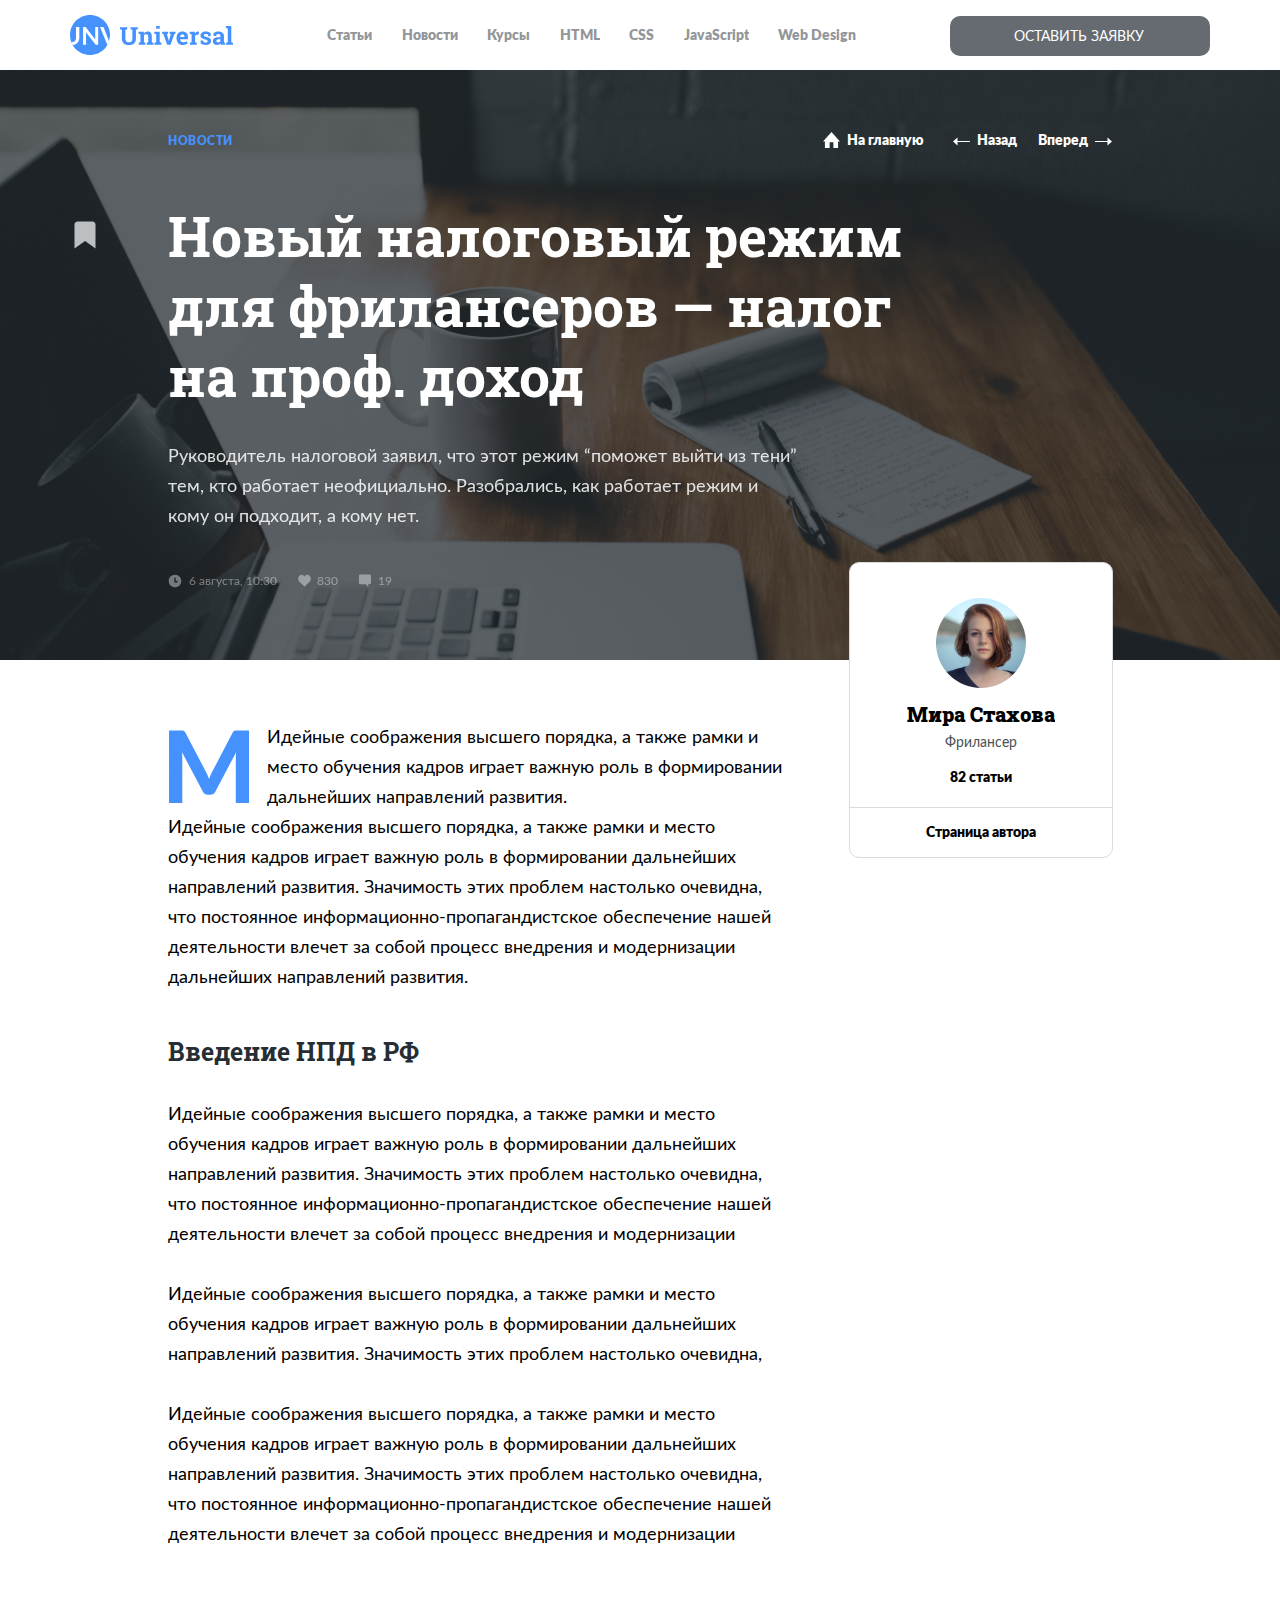
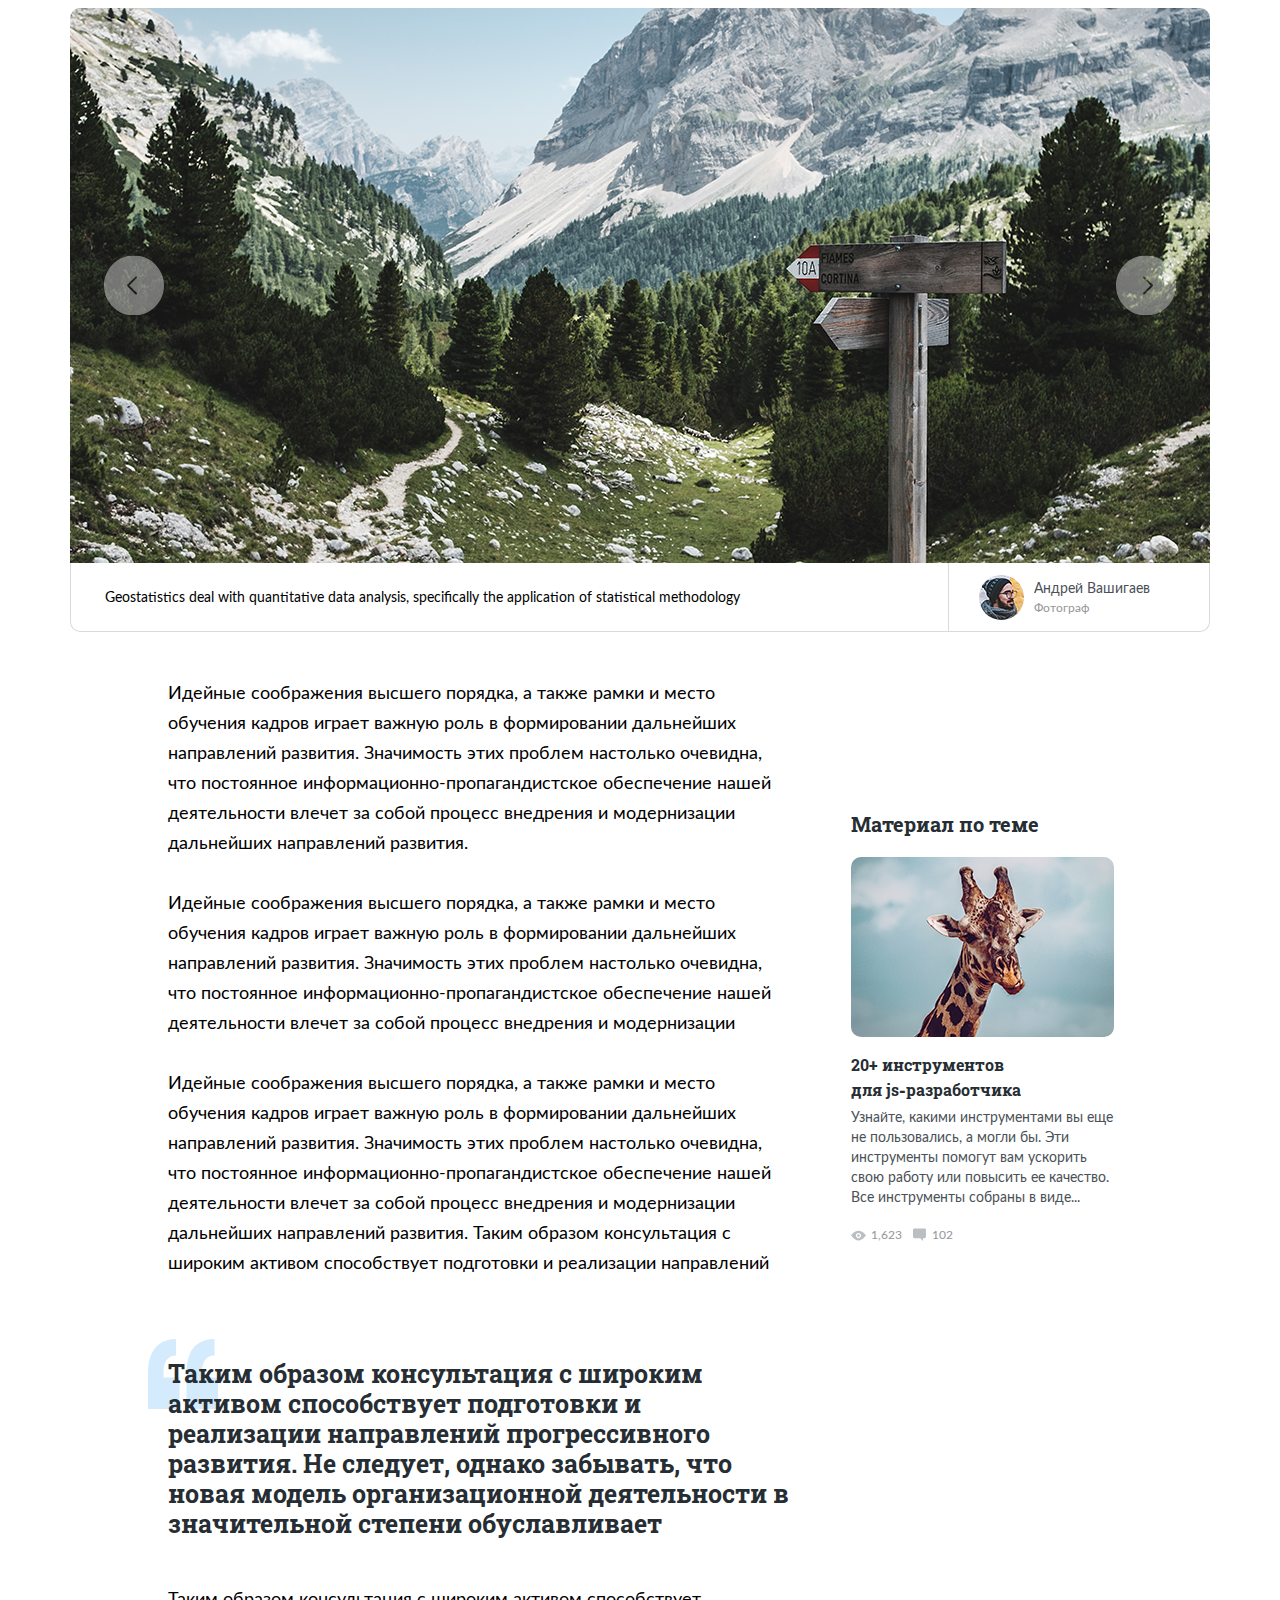
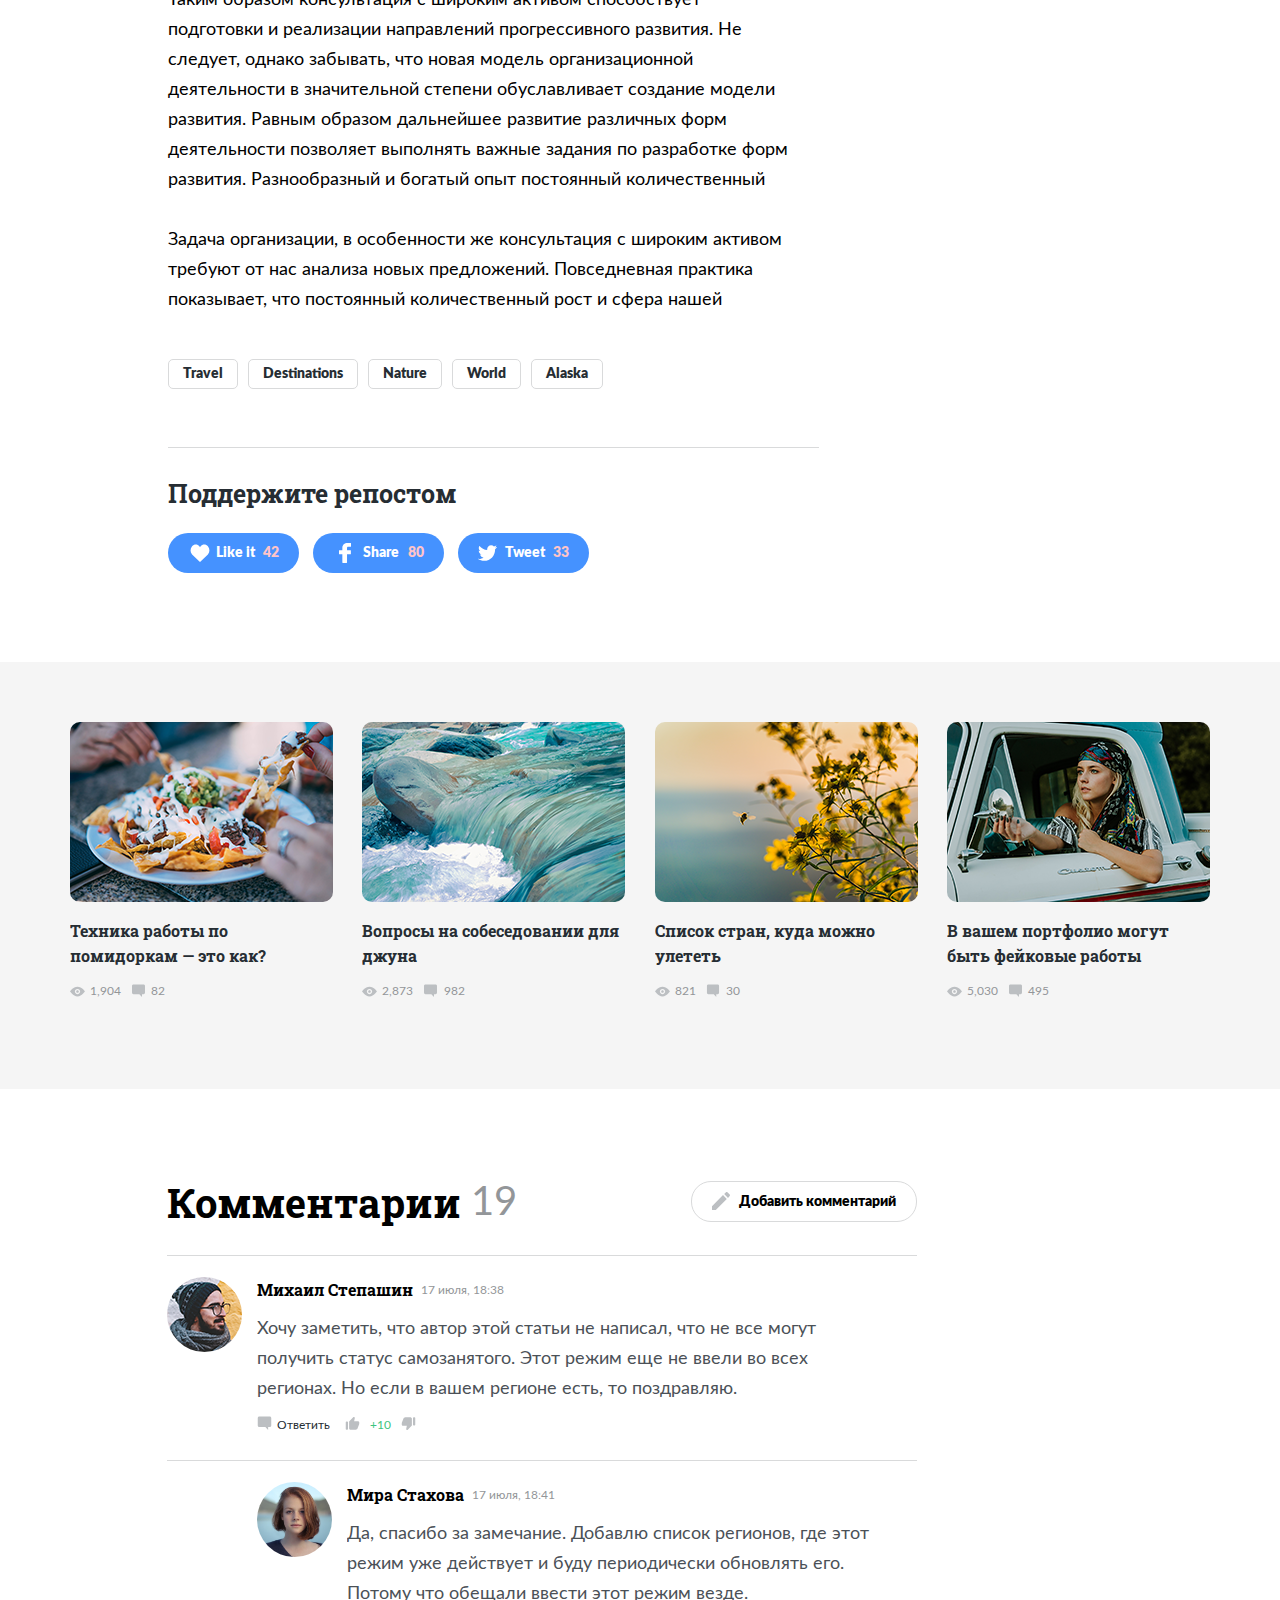
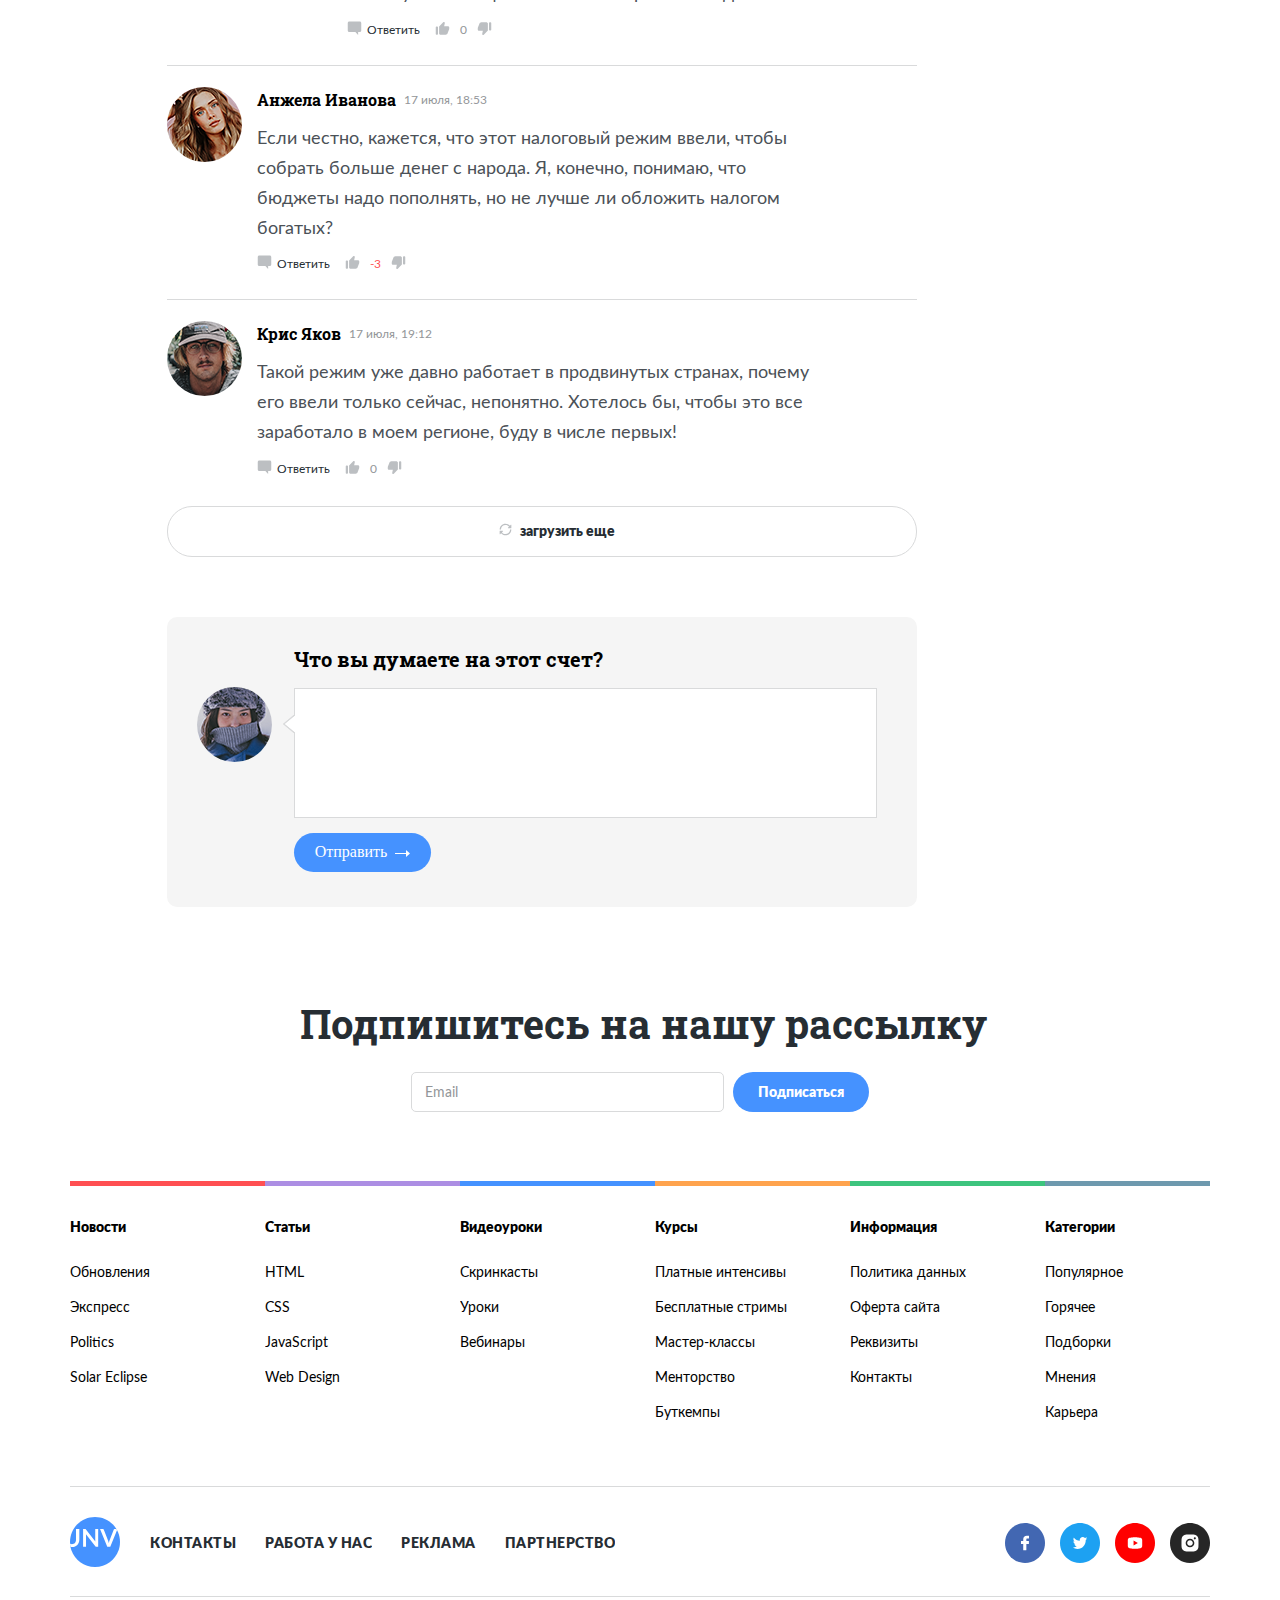
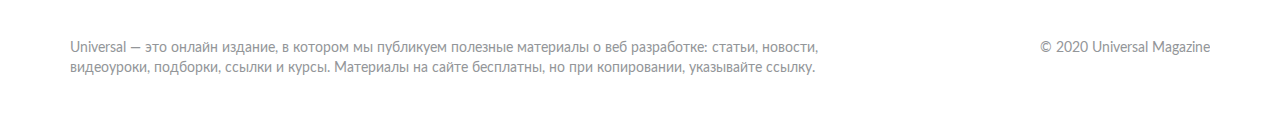
==== commit 51acac21: "create: php mailer" ====
--- a/article.html
+++ b/article.html
@@ -85,12 +85,12 @@
                 <span class="navigation__name">На главную</span>
               </a>
               <!-- /.navigation__to-main -->
-              <a href="#" class="navigation__to-back">
+              <a href="article-2.html" class="navigation__to-back">
                 <img class="navigation__icon" src="img/nav-arrow-back.svg" alt="Иконка: Назад">
                 <span class="navigation__name">Назад</span>
               </a>
               <!-- /.navigation__to-back -->
-              <a href="#" class="navigation__forward">
+              <a href="article-1.html" class="navigation__forward">
                 <span class="navigation__name">Вперед</span>
                 <img class="navigation__icon" src="img/nav-arrow.svg" alt="Иконка: Вперед">
               </a>
@@ -513,24 +513,293 @@
           </a>
           <!-- /.more-articles__card 4-->
 
-          </div>
+        </div>
         <!-- /.more-articles__wrapper -->
       </div>
       <!-- /.container -->
     </section>
     <!-- /.more-articles -->
 
+    <section class="comments">
+      <div class="container">
+        <div class="comments-wrapper">
+          <div class="comments-up-row">
+            <h1 class="comments__title">Комментарии</h1>
+            <span class="comments__number">19</span>
+            <a href="#add" class="comments__add-comment">
+              <img src="img/Pencil.svg" alt="Иконка: карандаш" class="comments__add-image">
+              <span class="comments__add-text">Добавить комментарий</span>
+            </a>
+          </div>
+          <!-- /.comments-up-row -->
+
+          <div class="comments__card">
+            <div class="comments__image-wrapper">
+              <img src="img/mihail.png" alt="Михаил Степашин" class="comments__image-user">
+            </div>
+            <!-- /.comments__image-wrapper -->
+            <div class="comments__comment">
+              <div class="comments__comment-info">
+                <span class="comments__name">Михаил Степашин</span>
+                <span class="comments__data">17 июля, 18:38</span>
+              </div>
+              <p class="comments__text">
+                Хочу заметить, что автор этой статьи не написал, что не все могут получить статус самозанятого. Этот режим еще не ввели во всех регионах. Но если в вашем регионе есть, то поздравляю.
+              </p>
+              <div class="comments__appraisal-wrapper">
+                <div class="comments__message-wrapper">
+                  <img src="img/message.svg" alt="Иконка: комментарии" class="comments__message-image">
+                </div>
+                <span class="comments__reply">Ответить</span>
+                <div class="comments__thumbs-wrapper">
+                  <img src="img/Thumb-up.svg" alt="Иконка: палец вверх" class="thumbs-up__image">
+                </div>
+                <span class="comments__thumbs-up-number comments__thumbs-up-number--good">+10</span>
+                <div class="comments__thumbs-wrapper">
+                  <img src="img/Thumb-down.svg" alt="Иконка: палец вниз" class="thumbs-down__image">
+                </div>
+              </div>
+              <!-- /.appraisal-wrapper -->
+            </div>
+            <!-- /.comments__comment -->
+          </div>
+          <!-- /.comments__card 1-->
+          
+          <div class="comments__card comments__card--answer">
+            <div class="comments__image-wrapper">
+              <img src="img/mira.png" alt="Мира Стахова" class="comments__image-user">
+            </div>
+            <!-- /.comments__image-wrapper -->
+            <div class="comments__comment">
+              <div class="comments__comment-info">
+                <span class="comments__name">Мира Стахова</span>
+                <span class="comments__data">17 июля, 18:41</span>
+              </div>
+              <p class="comments__text">
+                Да, спасибо за замечание. Добавлю список регионов, где этот режим уже действует и буду периодически обновлять его. Потому что обещали ввести этот режим везде. 
+              </p>
+              <div class="comments__appraisal-wrapper">
+                <div class="comments__message-wrapper">
+                  <img src="img/message.svg" alt="Иконка: комментарии" class="comments__message-image">
+                </div>
+                <span class="comments__reply">Ответить</span>
+                <div class="comments__thumbs-wrapper">
+                  <img src="img/Thumb-up.svg" alt="Иконка: палец вверх" class="thumbs-up__image">
+                </div>
+                <span class="comments__thumbs-up-number">0</span>
+                <div class="comments__thumbs-wrapper">
+                  <img src="img/Thumb-down.svg" alt="Иконка: палец вниз" class="thumbs-down__image">
+                </div>
+              </div>
+              <!-- /.appraisal-wrapper -->
+            </div>
+            <!-- /.comments__comment -->
+          </div>
+          <!-- /.comments__card 2-->
+          
+          <div class="comments__card">
+            <div class="comments__image-wrapper">
+              <img src="img/anjela.png" alt="Анжела Иванова" class="comments__image-user">
+            </div>
+            <!-- /.comments__image-wrapper -->
+            <div class="comments__comment">
+              <div class="comments__comment-info">
+                <span class="comments__name">Анжела Иванова</span>
+                <span class="comments__data">17 июля, 18:53</span>
+              </div>
+              <p class="comments__text comments__text--big">
+                Если честно, кажется, что этот налоговый режим ввели, чтобы собрать больше денег с народа. Я, конечно, понимаю, что бюджеты надо пополнять, но не лучше ли обложить налогом богатых?
+              </p>
+              <div class="comments__appraisal-wrapper">
+                <div class="comments__message-wrapper">
+                  <img src="img/message.svg" alt="Иконка: комментарии" class="comments__message-image">
+                </div>
+                <span class="comments__reply">Ответить</span>
+                <div class="comments__thumbs-wrapper">
+                  <img src="img/Thumb-up.svg" alt="Иконка: палец вверх" class="thumbs-up__image">
+                </div>
+                <span class="comments__thumbs-up-number comments__thumbs-up-number--bad">-3</span>
+                <div class="comments__thumbs-wrapper">
+                  <img src="img/Thumb-down.svg" alt="Иконка: палец вниз" class="thumbs-down__image">
+                </div>
+              </div>
+              <!-- /.appraisal-wrapper -->
+            </div>
+            <!-- /.comments__comment -->
+          </div>
+          <!-- /.comments__card 3-->
+          
+          <div class="comments__card">
+            <div class="comments__image-wrapper">
+              <img src="img/kris.png" alt="Крис Яков" class="comments__image-user">
+            </div>
+            <!-- /.comments__image-wrapper -->
+            <div class="comments__comment">
+              <div class="comments__comment-info">
+                <span class="comments__name">Крис Яков</span>
+                <span class="comments__data">17 июля, 19:12</span>
+              </div>
+              <p class="comments__text">
+                Такой режим уже давно работает в продвинутых странах, почему его ввели только сейчас, непонятно. Хотелось бы, чтобы это все заработало в моем регионе, буду в числе первых!
+              </p>
+              <div class="comments__appraisal-wrapper">
+                <div class="comments__message-wrapper">
+                  <img src="img/message.svg" alt="Иконка: комментарии" class="comments__message-image">
+                </div>
+                <span class="comments__reply">Ответить</span>
+                <div class="comments__thumbs-wrapper">
+                  <img src="img/Thumb-up.svg" alt="Иконка: палец вверх" class="thumbs-up__image">
+                </div>
+                <span class="comments__thumbs-up-number">0</span>
+                <div class="comments__thumbs-wrapper">
+                  <img src="img/Thumb-down.svg" alt="Иконка: палец вниз" class="thumbs-down__image">
+                </div>
+              </div>
+              <!-- /.appraisal-wrapper -->
+            </div>
+            <!-- /.comments__comment -->
+          </div>
+          <!-- /.comments__card 4-->
+
+          <div class="comments__hidden">
+            <div class="comments__card">
+              <div class="comments__image-wrapper">
+                <img src="img/mihail.png" alt="Михаил Степашин" class="comments__image-user">
+              </div>
+              <!-- /.comments__image-wrapper -->
+              <div class="comments__comment">
+                <div class="comments__comment-info">
+                  <span class="comments__name">Михаил Степашин</span>
+                  <span class="comments__data">17 июля, 18:38</span>
+                </div>
+                <p class="comments__text">
+                  Хочу заметить, что автор этой статьи не написал, что не все могут получить статус самозанятого. Этот режим еще не ввели во всех регионах. Но если в вашем регионе есть, то поздравляю.
+                </p>
+                <div class="comments__appraisal-wrapper">
+                  <div class="comments__message-wrapper">
+                    <img src="img/message.svg" alt="Иконка: комментарии" class="comments__message-image">
+                  </div>
+                  <span class="comments__reply">Ответить</span>
+                  <div class="comments__thumbs-wrapper">
+                    <img src="img/Thumb-up.svg" alt="Иконка: палец вверх" class="thumbs-up__image">
+                  </div>
+                  <span class="comments__thumbs-up-number comments__thumbs-up-number--good">+10</span>
+                  <div class="comments__thumbs-wrapper">
+                    <img src="img/Thumb-down.svg" alt="Иконка: палец вниз" class="thumbs-down__image">
+                  </div>
+              </div>
+              <!-- /.appraisal-wrapper -->
+            </div>
+            <!-- /.comments__comment -->
+          </div>
+          <!-- /.comments__card 1 hidden-->
+
+          <div class="comments__card">
+            <div class="comments__image-wrapper">
+              <img src="img/kris.png" alt="Крис Яков" class="comments__image-user">
+            </div>
+            <!-- /.comments__image-wrapper -->
+            <div class="comments__comment">
+              <div class="comments__comment-info">
+                <span class="comments__name">Крис Яков</span>
+                <span class="comments__data">17 июля, 19:12</span>
+              </div>
+              <p class="comments__text">
+                Такой режим уже давно работает в продвинутых странах, почему его ввели только сейчас, непонятно. Хотелось бы, чтобы это все заработало в моем регионе, буду в числе первых!
+              </p>
+              <div class="comments__appraisal-wrapper">
+                <div class="comments__message-wrapper">
+                  <img src="img/message.svg" alt="Иконка: комментарии" class="comments__message-image">
+                </div>
+                <span class="comments__reply">Ответить</span>
+                <div class="comments__thumbs-wrapper">
+                  <img src="img/Thumb-up.svg" alt="Иконка: палец вверх" class="thumbs-up__image">
+                </div>
+                <span class="comments__thumbs-up-number">0</span>
+                <div class="comments__thumbs-wrapper">
+                  <img src="img/Thumb-down.svg" alt="Иконка: палец вниз" class="thumbs-down__image">
+                </div>
+              </div>
+              <!-- /.appraisal-wrapper -->
+            </div>
+            <!-- /.comments__comment -->
+          </div>
+          <!-- /.comments__card 2 hidden-->
+
+          <div class="comments__card comments__card--answer">
+            <div class="comments__image-wrapper">
+              <img src="img/mira.png" alt="Мира Стахова" class="comments__image-user">
+            </div>
+            <!-- /.comments__image-wrapper -->
+            <div class="comments__comment">
+              <div class="comments__comment-info">
+                <span class="comments__name">Мира Стахова</span>
+                <span class="comments__data">17 июля, 18:41</span>
+              </div>
+              <p class="comments__text">
+                Да, спасибо за замечание. Добавлю список регионов, где этот режим уже действует и буду периодически обновлять его. Потому что обещали ввести этот режим везде. 
+              </p>
+              <div class="comments__appraisal-wrapper">
+                <div class="comments__message-wrapper">
+                  <img src="img/message.svg" alt="Иконка: комментарии" class="comments__message-image">
+                </div>
+                <span class="comments__reply">Ответить</span>
+                <div class="comments__thumbs-wrapper">
+                  <img src="img/Thumb-up.svg" alt="Иконка: палец вверх" class="thumbs-up__image">
+                </div>
+                <span class="comments__thumbs-up-number">0</span>
+                <div class="comments__thumbs-wrapper">
+                  <img src="img/Thumb-down.svg" alt="Иконка: палец вниз" class="thumbs-down__image">
+                </div>
+              </div>
+              <!-- /.appraisal-wrapper -->
+            </div>
+            <!-- /.comments__comment -->
+          </div>
+          <!-- /.comments__card 3 hidden-->
+
+          </div>
+          <!-- /.comments__hidden -->
+
+          <button class="comments__button" data-togle="comments">
+            <img src="img/Loading.svg" alt="Иконка: загрузка" class="comments__button-icon">
+            <span class="comments__button-text" >загрузить еще</span>
+          </button>
+
+          <div class="comments__message" id="add">
+            <div class="comments__image-wrapper comments__image-wrapper--user">
+              <img src="img/alla.png" alt="Пользователь" class="comments__image">
+            </div>
+            <form action="send.php" method="POST" class="form comments__recall">
+              <h2 class="comments__recall-title">Что вы думаете на этот счет? </h2>
+              <textarea class="comments__message-input" name="recall" minlength="100" required></textarea>
+              <button class="button comments__button-submit">
+                Отправить
+                <img src="img/arrow.svg" alt="Стрелка" class="comments__button-arrow">
+              </button>
+            </form>
+            <!-- /.comments__recall -->
+            
+          </div>
+
+        </div>
+        <!-- /.comments-wrapper -->
+      </div>
+      <!-- /.container -->
+    </section>
+    <!-- /.comments -->
+
     <section class="subscribe">
       <div class="container">
         <div class="subscribe-wrapper">
           <h2 class="subscribe__title">Подпишитесь на нашу рассылку</h2>
-          <form action="send.php" method="POST" class="subscribe__form">
+          <form action="send.php" method="POST" class="form subscribe__form">
             <input
               type="email"
               class="subscribe__input"
               placeholder="Email"
               name="email"
-              required=""
+              required
             />
             <button class="button subscribe__button" type="submit">Подписаться</button>
           </form>
@@ -610,7 +879,7 @@
             <a href="#" class="footer__link">Контакты</a>
             <a href="#" class="footer__link">Работа у нас</a>
             <a href="#" class="footer__link">Реклама</a>
-            <a data-togle="modal" class="footer__link">Обратная связь</a>
+            <a href="#" class="footer__link">Партнерство</a>
           </div>
           <!-- /.footer__info -->
           <div class="footer__social-networks">
@@ -685,23 +954,28 @@
           <img src="img/close.svg" alt="Icon: close" />
         </a>
         <h2 class="title modal__title">Обратная связь</h2>
-        <form action="#" class="form modal__form">
+        <form action="send.php" method="POST" class="form modal__form">
           <span class="text modal__name">Тема</span>
-          <select required class="text input modal__select">
+          <select class="text input modal__select">
             <option value="" class="modal__select-selected"  disabled selected hidden>Выберите тему</option>
             <option class="modal__option" value="">Тема 1</option>
             <option class="modal__option" value="">Тема 2</option>
           </select>
           <span class="text modal__name">Сообщение</span>
-          <textarea class="text modal__message input"></textarea>
+          <div class="modal__message-wrapper">
+            <textarea class="text modal__message input" name="message" minlength="2" required=""></textarea>
+          </div>
           <span class="text modal__name">Email</span>
-          <input type="text" class="text input modal__email">
+          <div class="modal__email-wrapper">
+            <input type="email" class="text input modal__email" name="email" required>
+          </div>
+          
           <div class="modal__data-processing data-processing">
             <input class="data-processing__checkbox" type="checkbox" name="data_processing" id="data_processing" checked>
             <label for="data_processing" class="text data-processing__label">Согласен с обработкой данных</label>
           </div>
           <!-- /.modal__data-processing -->
-          <button class="button modal__button">Отправить</button>
+          <button class="button modal__button" type="submit">Отправить</button>
         </form>
       </div>
       <!-- /.modal__dialog -->
@@ -710,6 +984,7 @@
 
     <script src="js/swiper-bundle.min.js"></script>
     <script src="js/jquery-3.6.0.min.js"></script>
+    <script src="js/jquery.validate.min.js"></script>
     <script src="js/main.js"></script>
   </body>
 </html>--- a/css/style.css
+++ b/css/style.css
@@ -1 +1 @@
-/*! normalize.css v8.0.1 | MIT License | github.com/necolas/normalize.css */html{line-height:1.15;-webkit-text-size-adjust:100%}body{margin:0}main{display:block}h1{font-size:2em;margin:.67em 0}hr{box-sizing:content-box;height:0;overflow:visible}pre{font-family:monospace,monospace;font-size:1em}a{background-color:transparent}abbr[title]{border-bottom:none;text-decoration:underline;-webkit-text-decoration:underline dotted;text-decoration:underline dotted}b,strong{font-weight:bolder}code,kbd,samp{font-family:monospace,monospace;font-size:1em}small{font-size:80%}sub,sup{font-size:75%;line-height:0;position:relative;vertical-align:baseline}sub{bottom:-0.25em}sup{top:-0.5em}img{border-style:none}button,input,optgroup,select,textarea{font-family:inherit;font-size:100%;line-height:1.15;margin:0}button,input{overflow:visible}button,select{text-transform:none}button,[type=button],[type=reset],[type=submit]{-webkit-appearance:button}button::-moz-focus-inner,[type=button]::-moz-focus-inner,[type=reset]::-moz-focus-inner,[type=submit]::-moz-focus-inner{border-style:none;padding:0}button:-moz-focusring,[type=button]:-moz-focusring,[type=reset]:-moz-focusring,[type=submit]:-moz-focusring{outline:1px dotted ButtonText}fieldset{padding:.35em .75em .625em}legend{box-sizing:border-box;color:inherit;display:table;max-width:100%;padding:0;white-space:normal}progress{vertical-align:baseline}textarea{overflow:auto}[type=checkbox],[type=radio]{box-sizing:border-box;padding:0}[type=number]::-webkit-inner-spin-button,[type=number]::-webkit-outer-spin-button{height:auto}[type=search]{-webkit-appearance:textfield;outline-offset:-2px}[type=search]::-webkit-search-decoration{-webkit-appearance:none}::-webkit-file-upload-button{-webkit-appearance:button;font:inherit}details{display:block}summary{display:list-item}template{display:none}[hidden]{display:none}*{box-sizing:border-box}body{background-color:#e5e5e5}@font-face{font-family:"Lato",sans;src:url("../fonts/Lato-Bold.woff2") format("woff2"),url("../fonts/Lato-Bold.woff") format("woff");font-weight:bold;font-style:normal}@font-face{font-family:"Lato";src:url("../fonts/Lato-Regular.woff2") format("woff2"),url("../fonts/Lato-Regular.woff") format("woff");font-weight:normal;font-style:normal}@font-face{font-family:"Lato";src:url("../fonts/Lato-Black.woff2") format("woff2"),url("../fonts/Lato-Black.woff") format("woff");font-weight:900;font-style:normal}.container{max-width:1140px;margin:auto}img{height:100%;max-width:100%}.button{color:#fff;border-radius:20px;background-color:#4592ff;border:none;cursor:pointer}a{text-decoration:none;color:inherit}.title{margin:0;font-family:"Roboto Slab",sans;font-style:normal;font-weight:bold}.title--small_black{font-size:16px;line-height:25px;color:#262d33}.title--small_light{font-size:16px;line-height:25px;color:#fff}.title--medium_black{font-size:20px;line-height:25px;color:#262d33}.title--big_black{font-size:25px;line-height:30px;color:#262d33}.title--large_light{font-size:40px;line-height:50px;color:#fff}.title--super-large_light{font-size:55px;line-height:70px;color:#fff}.text{margin:0;font-family:"Lato",sans-serif;font-style:normal;font-weight:normal;font-size:14px;line-height:20px}.tag{font-family:Lato;font-style:normal;font-weight:900;font-size:12px;line-height:15px;letter-spacing:.5px;text-transform:uppercase}.tag--css{color:#3dc47e}.tag--javascript{color:#4592ff}.tag--html{color:#ac8ee3}.tag--web{color:#ffa34d}.tag--web_light{color:#e7d9ff}.tag--article{color:#6e99ae}.tag--new{color:#4592ff}.tag--opinion{color:#3bbdc4}.tag--hot{color:#ff4f52}.tag--compilations{color:#ac8ee3}.tag--career{color:#6e99ae}.view-group{display:flex;align-items:center}.view-group__icon{width:15px;height:15px}.view-group__number{margin-left:5.12px;font-family:Lato;font-style:normal;font-weight:normal;font-size:12px;line-height:15px;color:#939699;margin-right:10px}.message-group{display:flex}.message-group__icon{width:14.5px;height:13px}.message-group__icon--light{opacity:.4}.message-group__number{margin-left:5.75px;display:block;font-family:Lato;font-style:normal;font-weight:normal;font-size:12px;line-height:15px;color:#939699}.message-group__number--light{opacity:.4;color:#fff}.like-group{display:flex}.like-group__icon{width:15px;height:13px}.like-group__icon--light{opacity:.4}.like-group__number{margin-left:5.12px;font-family:Lato;font-style:normal;font-weight:normal;font-size:12px;line-height:15px;color:#939699}.like-group__number--light{opacity:.4;color:#fff}.date{font-family:Lato;font-style:normal;font-weight:normal;font-size:12px;line-height:15px;color:#939699}.date-group{display:flex;margin-right:20px}.date-group__icon{width:13.5px;height:13.5px;margin-right:7px;margin-bottom:2px}.date--light{opacity:.4;color:#fff}.header{padding:15px 0;background-color:#262d33;font-family:"Lato",sans;font-style:normal;font-size:14px;line-height:20px}.header--light_theme{background-color:#fff;padding-bottom:9px}.header-wrapper{display:flex;flex-wrap:wrap;justify-content:space-between;align-items:center}.header__link{max-width:101px;max-height:40px;text-align:center;overflow:hidden;font-weight:900;color:#fff;font-size:14px;line-height:20px;font-weight:900}.header__link--mobile_visible{display:none}.header__link--dark{color:#939699}.header__background-menu{display:flex;justify-content:center;background-color:#262d33}.header__background-menu--light{background-color:#fff}.header .menu-wrapper{margin-top:6px;margin-bottom:0;padding-left:0;display:flex;justify-content:space-between;width:540px}.header .menu-wrapper--light{margin-top:-4px;width:529px}.header__button{max-width:292px;max-height:58px;overflow:hidden;font-weight:normal;margin-top:-4px;padding:13px 66px 11px 64px;border:none;border-radius:10px;background-color:#656b70;color:#fff;text-transform:uppercase}.header__button-menu{display:none;margin-right:-6px}.main__background{position:relative;background-color:#262d33;height:469px}.main__card{display:flex;width:1140px;top:25px;right:50%;transform:translateX(50%);position:absolute;border-radius:10px;overflow:hidden}.main__tag{display:block;max-height:15px;max-width:450px;overflow:hidden;text-transform:uppercase;margin-bottom:8px}.main__tag--margin{margin-bottom:21px}.main__text{margin:0;padding:0;max-height:40px;overflow:auto;font-weight:normal;font-size:14px;line-height:20px}.main__tabs{margin:0;padding:0;font-family:"Lato",sans-serif;font-style:normal;list-style-type:none;background-color:#fff;z-index:20}.main__recommendation{max-width:263px;height:59px;overflow:auto;padding:20px 25px 19px 25px;display:block;font-weight:900;font-size:14px;line-height:20px;text-transform:uppercase;letter-spacing:.5px}.main__tab{width:263px;height:99px;padding:17px 25px 17px 25px;text-decoration:none;cursor:pointer}.main__tab--active{background-color:#f5f5f5}.main__tab--last{height:110px}.main__link{color:#4b5157;display:block}.main__delimiter{background-color:#d9dadb;width:100%;height:1px}.main__tabs-content{margin:0;padding:0;width:877px;height:570px}.main__list{margin:0;padding:0;list-style:none;height:100%}.main__element{display:none}.main__element--active{display:block;position:relative}.main__element::after{content:"";position:absolute;width:100%;height:100%;top:0;left:0;right:0;bottom:0;background:linear-gradient(0deg, rgba(64, 48, 61, 0.35), rgba(64, 48, 61, 0.35));z-index:12}.main__info-1,.main__info-2,.main__info-3,.main__info-4,.main__info-5{position:absolute;top:55px;left:55px;z-index:13}.main__image{height:570px;width:877px;-o-object-fit:cover;object-fit:cover}.main__avatar{border-radius:50%;-o-object-fit:cover;object-fit:cover;width:45px;height:45px}.main__author{display:flex;flex-wrap:wrap;margin-bottom:145px}.main__author-group{max-width:180px;margin-top:-1px;margin-bottom:-1 px}.main__avatar{margin-right:10px}.main__title{max-width:779px;height:101px;overflow:auto;margin:0 0 48px 0;color:#fff;font-family:"Roboto Slab",sans;font-style:normal;font-weight:bold;font-size:40px;line-height:50px}.main__button{max-width:205px;max-height:56px;overflow:hidden;padding:10px 22px 10px 20px;font-family:Lato;font-style:normal;font-weight:900;font-size:14px;line-height:20px}.main__arrow{margin-left:5px;width:15px;height:7px}.author-group{display:flex;flex-direction:column;justify-content:center;font-family:Lato;font-style:normal;font-weight:normal;color:#fff}.author__name{overflow:auto;max-height:40px;font-size:14px;line-height:20px}.author__position{overflow:hidden;max-height:16px;opacity:.4;font-size:12px;line-height:15px}.lifehacks{padding-top:154px;padding-bottom:30px}.lifehacks-wrapper{display:flex;justify-content:space-between;background-color:#262d33;height:130px;border-radius:10px;color:#fff}.lifehacks__card{padding-left:25px;display:flex;align-items:center;justify-content:space-between;max-width:284px}.lifehacks__text{width:154px;max-height:80px;overflow:auto;margin:0;font-family:Lato;font-style:normal;font-weight:900;font-size:14px;line-height:20px;cursor:pointer}.lifehacks__image{margin-top:-3px;width:65px;height:65px;-o-object-fit:cover;object-fit:cover;margin-left:15px}.main-card{grid-column:1/3;grid-row:1/3;cursor:pointer}.popular-card{grid-column:3/4;grid-row:1/2;cursor:pointer}.checklist-card{grid-column:4/5;grid-row:1}.photo-card{grid-column:1/2;grid-row:3/4;cursor:pointer}.card-1{grid-column:2/3;grid-row:3;cursor:pointer}.card-2{grid-column:3/4;grid-row:3;cursor:pointer}.card-3{grid-column:2/3;grid-row:4;cursor:pointer}.card-4{grid-column:3/4;grid-row:4;cursor:pointer}.tags-card{grid-column:4/5;grid-row:2/3}.social-network-card{grid-column:4/5;grid-row:4}.content{padding-bottom:62px}.content-wrapper{display:grid;grid-template-columns:repeat(4, 1fr);grid-auto-rows:170px;-moz-column-gap:29px;column-gap:29px;row-gap:30px}.content__main-card{width:555px;padding-top:15px;display:flex;flex-wrap:wrap;background-color:#fff;border-radius:10px}.content__main-info{padding:22px 0 0 35px}.content__main-tag{display:block;max-width:218px;height:15px;overflow:auto}.content__main-title{height:91px;margin-bottom:25px;margin-top:20px;width:228px;overflow:auto}.content__main-text{height:81px;overflow:auto;margin-top:-2px;width:228px}.content__main-image-wrapper{-o-object-fit:cover;object-fit:cover;width:292px;height:299px}.content__main-delimiter{width:100%;height:1px;background-color:#d9dadb}.content__main-footer{width:555px;padding:14px 35px 12px 35px;display:flex;align-items:center}.content__main-footer-text{max-height:20px;flex-grow:1;overflow:auto;margin-left:4px}.content__main-author-group{display:flex;align-items:center}.content__main-avatar{width:30px;height:30px;border-radius:50%}.content__main-name{width:100px;max-height:20px;overflow:auto;margin-left:10px;font-family:Lato;font-style:normal;font-weight:900;font-size:14px;line-height:20px}.content__popular-card{width:263px;height:370px;padding:19px 20px 24px 25px;position:relative;border-radius:10px;overflow:hidden}.content__popular-card::before{content:"";position:absolute;top:0;right:0;left:0;bottom:0;background:linear-gradient(0deg, rgba(64, 48, 61, 0.35), rgba(64, 48, 61, 0.35));z-index:-1}.content__popular-mark{display:block;width:92px;height:25px;background-color:#3dc47e;color:#fff;border-radius:3px;text-align:center;padding:7px 3px 7px;font-family:Lato;font-style:normal;font-weight:normal;font-size:12px;line-height:15px;margin-bottom:117px;overflow:hidden}.content__popular-tag{display:block;width:195px;height:15px;overflow:auto}.content__popular-title{margin-top:23px;margin-bottom:27px;height:75px;overflow:auto;letter-spacing:.5px;text-transform:uppercase}.content__popular-image{position:absolute;top:0;right:0;left:0;bottom:0;z-index:-2;width:263px;height:370px;-o-object-fit:cover;object-fit:cover}.content__popular-footer{display:flex;flex-wrap:wrap;align-items:center}.content__popular-footer-avatar{width:45px;height:45px;border-radius:50%;overflow:hidden}.content__popular-footer-name{width:100%;overflow:auto;height:20px;margin-top:-4px;margin-bottom:2px;color:#fff;opacity:.85;width:153x}.content__popular-footer-info{margin-left:10px;margin-top:4px;width:157px;display:flex;flex-wrap:wrap;justify-content:space-between}.content__popular-footer-date{margin-left:-1px;max-width:74px;overflow:auto;height:16px}.content__checklist-card{width:263px;height:170px;border-radius:10px;background-color:#3bbdc4}.content__checklist-title{height:50px;overflow:auto;max-width:216px}.content__checklist-top{display:flex;justify-content:flex-end;position:relative;padding:24px 22px 28px 25px;width:100%}.content__checklist-info{position:absolute;top:25px;left:25px}.content__checklist-weight{color:#c1f4f5;margin-top:11px;max-width:150px;height:20px;overflow:auto}.content__checklist-image-wrapper{width:56px;height:72px}.content__checklist-bottom{display:flex;justify-content:center;align-items:center;border-top:1px solid #96e2e3;cursor:pointer;height:47px}.content__checklist-download{width:20px;height:20px}.content__checklist-link{max-width:165px;height:20px;overflow:auto;font-weight:900;color:#fff;margin-left:11px}.content__photo-card{width:263px;height:370px;background-color:#fff;border-radius:10px;overflow:hidden}.content__photo-wrapper{width:263px;height:275px}.content__photo-image{width:100%;-o-object-fit:cover;object-fit:cover}.content__photo-title{padding:15px 51px 30px 25px;max-height:145px;overflow:auto}.content__card{width:263px;height:170px;padding:26px 25px 30px 25px;background-color:#fff;border-radius:10px}.content__card-title{width:213px;height:25px;overflow:auto;margin-bottom:5px}.content__card-text{margin-bottom:10px;width:213px;height:60px;overflow:auto}.content__card-date{display:block;height:15px;max-width:213px;overflow:auto}.content__tags-card{width:263px;height:370px;background-color:#fff;border-radius:10px;overflow:auto}.content__tags-title{padding:21px 25px 19px 25px;height:60px;overflow:auto;font-weight:900;letter-spacing:.5px;text-transform:uppercase}.content__tags-delimiter{width:100%;height:1px;background-color:#d9dadb}.content__tags-wrapper{display:flex;flex-wrap:wrap;padding:25px 4px 0 25px}.content__tags-tag{max-width:208px;height:30px;overflow:auto;padding:4px 15px;margin-right:10px;margin-bottom:15px;border-radius:5px;border:1px solid #d9dadb;color:#262d33;font-weight:900;cursor:pointer}.content__social-network-card{display:flex;flex-wrap:wrap;justify-content:space-between;width:263px;height:170px;padding:31px 35px 40px 39px;background-color:#fff;border-radius:10px}.content__social-network-title{max-width:190px;height:25px;overflow:auto;margin-bottom:25px;flex-basis:100%;text-align:center}.content__social-network-wrapper{width:50px;height:50px;cursor:pointer}.content__social-network-wrapper-icon{display:flex;justify-content:space-between;width:190px}.content__message-number,.content__like-number{max-width:21px;height:16px;overflow:auto}.money{position:relative;padding:50px 0 55px 0;background-image:url(../img/money.jpg);background-repeat:no-repeat;background-position:center;background-size:cover}.money:before{content:"";position:absolute;top:0;left:0;right:0;bottom:0;background:rgba(64,48,61,.35)}.money-wrapper{position:relative;max-width:946px;margin:auto;text-align:center}.money__title{margin-bottom:24px;height:101px;overflow:auto}.money__button{padding:10px 22px 10px 22px;font-family:Lato;font-style:normal;font-weight:900;font-size:14px;line-height:20px;max-width:300px;max-height:40px;overflow:hidden}.money__arrow{margin-left:5px;width:15px;height:7px}.articles{padding-top:60px;padding-bottom:60px}.articles-wrapper{display:grid;grid-template-columns:repeat 2,1fr;grid-template-rows:770px,700px;-moz-column-gap:29px;column-gap:29px}.articles__main{grid-column:1;grid-row:span 2;border-radius:10px;overflow:hidden;background-color:#fff}.articles__card{display:flex;padding:25px 25px 24px 25px}.articles__delimiter{width:798px;height:1px;background-color:#d9dadb;margin-left:25px}.articles__info{display:flex;flex-direction:column;position:relative}.articles__tag{display:block;margin-top:4px;width:267px;height:15px;margin-bottom:15px;overflow:auto}.articles__bookmark-wrapper{position:absolute;top:0;right:0;width:20px;height:20px;cursor:pointer}.articles__image{-o-object-fit:cover;object-fit:cover;width:100%}.articles__image-wrapper{flex-shrink:0;margin-right:25px;width:336px;height:195px}.articles__title{width:437px;max-height:50px;margin-bottom:11px;overflow:auto}.articles__text{width:437px;height:60px;flex-grow:1;margin-bottom:20px;overflow:auto}.articles__rating{display:flex;margin-bottom:5px}.articles__date{margin-right:11px;max-width:68px;overflow:auto;height:15px}.articles__message-number{margin-right:11.12px;max-width:60px;height:15px;overflow:auto}.articles__like-number{max-width:60px;height:15px;overflow:auto}.articles__recent{grid-column:2;grid-row:1;background-color:#fff;border-radius:10px;overflow:hidden}.articles__recent-card{position:relative;display:flex;padding:18px 25px 16px 25px;cursor:pointer}.articles__recent-bc-number{position:absolute;top:22px;right:25px;width:41px;height:50px;opacity:.8}.articles__recent-delimiter{width:213px;height:1px;margin-left:25px;background-color:#d9dadb}.articles__recent-wrapper{flex-shrink:0;margin-right:10px;width:60px;height:60px}.articles__recent-image{-o-object-fit:cover;object-fit:cover}.articles__recent-title{width:263px;padding:20px 10px 17px 26px;height:59px;overflow:auto;border-bottom:1px solid #d9dadb;text-transform:uppercase;font-weight:900;letter-spacing:.5px}.articles__recent-readmore{padding:10px;display:flex;justify-content:center;align-items:center;height:45px;overflow:auto;width:245px;margin-left:9px;border-top:1px solid #d9dadb;font-weight:900;cursor:pointer}.articles__recent-name{width:143px;height:40px;overflow:auto;margin-bottom:5px}.articles__recent-time{display:block;width:143px;height:15px;overflow:auto}path.active{fill:#ff4f52}.hints{padding-top:60px;padding-bottom:60px;background-color:#262d33}.hints-wrapper{display:grid;grid-template-columns:repeat 3,1fr;grid-auto-rows:-webkit-min-content;grid-auto-rows:min-content;grid-gap:30px}.hints__card-slider{grid-column:1/2;grid-row:1/3}.hints__card-career{grid-column:2/4;grid-row:1}.hints__card-1{grid-column:2;grid-row:2}.hints__card-2{grid-column:3;grid-row:2}.hints__slider-image{-o-object-fit:cover;object-fit:cover}.hints__swiper-container{width:555px;height:570px;position:relative}.hints__swiper-container::before{content:"";position:absolute;top:0;left:0;right:0;bottom:0;width:100%;height:100%;background:rgba(64,48,61,.35);z-index:2}.hints__swiper-wrapper{position:relative}.hints__card{background-color:#fff;width:263px;height:170px;padding:26px 25px 30px 25px;border-radius:10px}.hints__card-title{width:213px;height:25px;overflow:auto;margin-bottom:5px}.hints__card-text{margin-bottom:10px;width:213px;height:60px;overflow:auto}.hints__card-date{display:block;height:15px;max-width:213px;overflow:auto}.hints__card-slider{width:555px;height:570px;position:relative;border-radius:10px;overflow:hidden}.hints__card-slider-mark{padding:5px 12px;max-width:255px;max-height:40px;overflow:auto;position:absolute;top:18px;left:18.5px;z-index:5;color:#fff;background-color:#3dc47e;font-family:Lato;font-style:normal;font-weight:normal;font-size:12px;line-height:15px;border-radius:3px}.hints__card-slider-info{padding:50px 50px 0 50px;position:absolute;top:0;left:0;right:0;z-index:3;display:flex;align-items:center;flex-direction:column}.hints__card-slider-avatar{margin-bottom:9px;border-radius:50%;-o-object-fit:cover;object-fit:cover;width:45px;height:45px}.hints__card-slider-name{margin-bottom:2px;display:block;font-family:Lato;font-style:normal;font-weight:normal;font-size:14px;line-height:20px;opacity:.85;color:#fff;height:21px;max-width:166px;overflow:auto}.hints__card-slider-position{margin-left:2px;margin-bottom:29px;font-family:Lato;font-style:normal;font-weight:normal;font-size:12px;line-height:15px;opacity:.4;color:#fff;height:16px;max-width:166px;overflow:auto}.hints__card-slider-title{width:455px;height:154px;margin-bottom:40px;overflow:auto;text-align:center}.hints__card-slider-button{max-width:280px;max-height:40px;overflow:hidden;display:flex;padding:10px 20px;font-family:Lato;font-style:normal;font-weight:900;font-size:14px;line-height:20px;cursor:pointer}.hints__card-slider-button-image{margin-right:7px;width:21px;height:18px}.hints__card-slider-button-number{margin-left:8px;font-weight:normal;color:#c5e4fc}.hints__card-career-wrapper{position:relative;background-color:#b4d1e0;width:555px;height:370px;overflow:hidden;border-radius:10px}.hints__card-career-image{-o-object-fit:cover;object-fit:cover}.hints__card-career-info{position:absolute;padding:35px 0 50px 35px;top:0;left:0}.hints__card-career-tag{display:block;margin-bottom:21px;width:213px;height:15px;overflow:auto}.hints__card-career-title{margin-bottom:15px;width:213px;height:91px;overflow:auto}.hints__card-career-text{width:213px;height:61px;overflow:auto;margin-bottom:43px}.hints__card-career-button{margin-left:2px;max-width:205px;max-height:56px;overflow:hidden;padding:10px 22px 10px 20px;font-family:Lato;font-style:normal;font-weight:900;font-size:14px;line-height:20px;cursor:pointer}.hints__card-career-arrow{margin-left:5px;width:15px;height:7px}.subscribe{background-color:#fff}.subscribe-wrapper{padding-top:62px;padding-bottom:69px;margin:auto;width:750px;display:flex;flex-wrap:wrap;justify-content:center}.subscribe__title{margin-top:0;margin-left:35px;margin-bottom:22px;height:51px;overflow:auto;flex-basis:100%;font-size:40px;line-height:50px;color:#262d33;font-family:"Roboto Slab",sans;font-style:normal;font-weight:bold}.subscribe__input{width:313px;height:40px;padding-right:13px;padding-left:13px;border:1px solid #d9dadb;border-radius:5px;margin-right:5px;outline:none}.subscribe__input::-moz-placeholder{font-family:Lato;font-style:normal;font-weight:normal;font-size:14px;line-height:20px;color:#939699}.subscribe__input:-ms-input-placeholder{font-family:Lato;font-style:normal;font-weight:normal;font-size:14px;line-height:20px;color:#939699}.subscribe__input::placeholder{font-family:Lato;font-style:normal;font-weight:normal;font-size:14px;line-height:20px;color:#939699}.subscribe__button{padding:11px 25px 9px;max-width:186px;height:40px;font-family:Lato;font-style:normal;font-weight:900;font-size:14px;line-height:20px;overflow:auto}.footer{background-color:#fff}.footer-card-wrapper{display:grid;grid-template-columns:1fr 1fr 1fr 1fr 1fr 165px;grid-auto-rows:-webkit-min-content;grid-auto-rows:min-content}.footer__news{grid-column:1/2}.footer__articles{grid-column:2/3}.footer__video-lessons{grid-column:3/4}.footer__courses{grid-column:4/5}.footer__information{grid-column:5/6}.footer__categories{grid-column:6/7}.footer__card{display:flex;flex-wrap:wrap;flex-direction:column}.footer__line{width:100%;height:5px;margin-bottom:32px}.footer__line--news{background-color:#ff4f52}.footer__line--articles{background-color:#ac8ee3}.footer__line--video-lessons{background-color:#4592ff}.footer__line--courses{background-color:#ffa34d}.footer__line--information{background-color:#3dc47e}.footer__line--categories{background-color:#6e99ae;width:165px}.footer__title{width:165px;height:20px;margin-bottom:25px;font-weight:bold;overflow:auto}.footer__text{width:165px;height:20px;margin-bottom:15px;overflow:auto}.footer__delimiter-up{width:100%;height:1px;background-color:#d9dadb;margin-top:48px}.footer__delimiter-down{width:100%;height:1px;background-color:#d9dadb}.footer__logo{width:50px;height:50px}.footer-info-wrapper{display:flex;flex-wrap:wrap;align-items:center;padding-top:30px;padding-bottom:25px}.footer__info{display:flex;flex-grow:1;margin-left:30px}.footer__info-link{cursor:pointer}.footer__link{display:block;max-width:150px;height:20px;overflow:auto;margin-right:29px;font-family:Lato;font-style:normal;font-weight:900;font-size:14px;line-height:20px;letter-spacing:.5px;color:#262d33;text-transform:uppercase;cursor:pointer}.footer__social-networks{display:flex}.footer__social-network-wrapper{display:block;margin-left:15px;margin-bottom:3px;width:40px;height:40px}.footer__social-network-image{width:40px;height:40px}.footer__footnote{display:flex;justify-content:space-between;padding-top:41px;padding-bottom:55px}.footer__description{color:#939699;width:750px;height:40px;overflow:auto}.footer__copyrigh{display:block;width:189px;text-align:end;height:22px;overflow:auto;color:#939699}.modal__overlay{position:fixed;top:0;left:0;right:0;bottom:0;z-index:100;visibility:hidden;opacity:0;transition:opacity .2s;background:rgba(40,47,54,.8)}.modal__overlay--visible{visibility:visible;opacity:1}.modal__dialog{position:fixed;overflow-y:auto;max-height:100%;top:50%;left:50%;padding:33px 88px;border-radius:10px;overflow:hidden;transform:translate(-50%, -50%);background-color:#fff;max-width:360px;padding:30px 35px 40px 35px;z-index:101;visibility:hidden;opacity:0;transition:opacity .2s}.modal__dialog--visible{visibility:visible;opacity:1}.modal__close{width:16px;height:16px;position:absolute;right:16px;top:17px;text-decoration:none;cursor:pointer}.modal__title{margin-bottom:25px;font-size:20px;line-height:25px}.modal__form{display:flex;flex-direction:column;flex-wrap:wrap}.modal__name{height:20px;overflow:auto;margin-bottom:5px;font-weight:900}.modal__select{padding:10px 40px 8px 15px;-webkit-appearance:none;-moz-appearance:none;appearance:none;background:url(../img/select.svg) no-repeat right center;outline:0;background-size:auto;background-position:right 13px top 50%,0 0}.modal__select:invalid:not(:focus){color:#939699}.modal__select:invalid:focus{color:#939699}.modal__select:focus option{color:initial}.modal__message{height:120px;resize:none}.modal__data-processing{display:flex;align-items:center;margin-bottom:30px;color:#4b5157}.modal__button{padding:10px 25px;width:123px;height:38px;overflow:auto}.input{padding:8px 15px;margin-bottom:15px;width:290px;min-height:40px;outline:none;border:1px solid #d9dadb;border-radius:5px;background-color:#fff;outline:none}.data-processing__checkbox{margin-right:10px;width:20px;height:20px}.news{background-image:url(../img/article-back.png);background-repeat:no-repeat;background-position:center;background-size:cover;position:relative}.news::before{content:"";position:absolute;top:0;left:0;right:0;bottom:0;background:rgba(38,45,51,.75)}.news__content{position:relative;padding:61px 98px 70px}.news__top-wrapper{margin-bottom:50px;display:flex;align-items:center;justify-content:space-between}.news__navigation{display:flex}.news__title{width:750px;height:220px;margin-bottom:21px;flex-grow:1;overflow:auto}.news__text{width:632px;max-height:90px;margin-bottom:42px;margin-top:0;overflow:auto;font-family:Lato;font-style:normal;font-weight:normal;font-size:18px;line-height:30px;color:#fff;opacity:.85}.news__wrapper-info{display:flex;align-items:center}.news__like-group{margin-right:20px}.news__date-group{margin-right:20px}.news__bookmark-wrapper{width:30px;height:30px;position:absolute;top:150px;left:0;cursor:pointer}.navigation__to-main{display:flex;align-items:center;margin-right:30px}.navigation__icon{width:17px;height:19px;margin-right:7px}.navigation__icon:last-child{margin-right:0;margin-left:7px}.navigation__icon--padding{padding-bottom:3px}.navigation__name{height:20px;font-family:Lato;font-style:normal;font-weight:900;font-size:14px;line-height:20px;color:#fff}.navigation__to-back{display:flex;align-items:center;margin-right:21px}.navigation__forward{display:flex;align-items:center}.article{padding-top:63px;background-color:#fff}.article-wrapper{padding:0 98px}.article__wrapper-foreword{margin-bottom:43px}.article__card-author{position:relative;float:right;margin-left:22px;margin-bottom:-147px;top:-161px;left:1px;width:264px;height:296px;background-color:#fff;border:1px solid #d9dadb;border-radius:10px;font-family:Lato;font-style:normal;font-weight:900;font-size:14px;line-height:20px}.article__author-image{width:90px;height:90px;margin-bottom:14px;-o-object-fit:cover;object-fit:cover;border-radius:50%}.article__card-wrapper{display:flex;align-items:center;flex-direction:column;padding:35px 25px 19px}.article__author{height:25px;margin-bottom:6px;font-family:Roboto Slab;font-style:normal;font-weight:900;font-size:20px;line-height:25px;overflow:auto}.article__position{display:block;font-weight:normal;color:#4b5157;margin-bottom:15px;height:20px;overflow:auto}.article__num-of-article{display:block;height:20px;overflow:auto}.article__page-of-author{padding:15px 25px 14px 25px;overflow:hidden;font-weight:900;border-top:1px solid #d9dadb;text-align:center}.article__link-of-author{display:block;height:20px;overflow:auto}.article__letter-wrapper{width:81px;height:75px;float:left;margin:6px 17px 7px 1px}.article__paragraph{margin-top:0;margin-bottom:30px;font-family:Lato;font-style:normal;font-weight:normal;font-size:18px;line-height:30px;width:623px}.article__paragraph--margin{margin-bottom:0}.article__title{margin-bottom:32px;line-height:32px;overflow:auto}.article__title-big{position:relative;z-index:2}.article__title-big:before{position:absolute;content:"";top:-20px;left:-20px;background-image:url(../img/Quote.svg);background-repeat:no-repeat;width:70px;height:70px;z-index:-1}.article__title-wrapper{padding-bottom:46px;padding-top:80px;max-width:623px}.article__swiper-container{width:100%;height:555px;border-radius:10px 10px 0 0;-o-object-fit:cover;object-fit:cover}.article__slider-image{-o-object-fit:cover;object-fit:cover;width:100%;height:100%}.article__button-slider{position:absolute;top:50%;transform:translateY(-46%);z-index:90;border:none;cursor:pointer;background-color:transparent}.article__button-slider--prev{left:28px}.article__button-slider--next{right:28px}.article__slider-wrapper{padding-top:28px;padding-bottom:47px}.article__card-material{position:relative;float:right;top:-157px;margin-top:80px;margin-bottom:-59px;margin-left:50px;right:-2px}.article__tags-card{display:flex;flex-wrap:wrap;padding-top:44px;padding-bottom:58px}.article__tags-tag{text-decoration:none;color:#262d33;font-weight:900;border:1px solid #d9dadb;border-radius:5px;padding:4px 14px;margin:0 10px 0 0;cursor:pointer}.article__tags-delimiter{width:69%;height:1px;background-color:#d9dadb}.swiper-footer{display:flex;border:1px solid #d9dadb;border-radius:0 0 10px 10px;border-top:none;justify-content:space-between}.swiper-footer__text{display:block;max-height:50px;overflow:auto}.swiper-footer__text-wrapper{padding:25px 34px 23px;flex-grow:1;flex-shrink:1}.swiper-footer__author{display:flex;align-items:center;padding:12px 26px 11px 30px;border-left:1px solid #d9dadb;width:261px;flex-shrink:0}.swiper-footer__avatar{border-radius:50%;width:45px;height:45px;-o-object-fit:cover;object-fit:cover}.swiper-footer__author-group{display:flex;flex-direction:column;justify-content:center;margin-left:10px;font-family:Lato;font-style:normal;font-weight:normal}.swiper-footer__name{margin-bottom:2px;height:20px;min-width:116px;overflow:hidden;color:#4b5157}.swiper-footer__position{opacity:1;color:#939699;height:15px;min-width:116px;overflow:hidden}.card-material__wrapper{display:flex;flex-direction:column;width:263px}.card-material__wrapper-info{display:flex}.card-material__title{margin-bottom:6px;max-height:50px;overflow:auto}.card-material__title-up{max-height:25px;margin-bottom:20px;overflow:auto}.card-material__image-wrapper{height:180px;margin-bottom:15px;-o-object-fit:cover;object-fit:cover;border-radius:10px;overflow:hidden}.card-material__text{max-height:100px;margin-top:0;margin-bottom:20px;font-family:Lato;font-style:normal;font-weight:normal;font-size:14px;line-height:20px;color:#4b5157;overflow:auto}.support{background-color:#fff;padding-top:31px;padding-bottom:89px}.support__title{overflow:auto;margin:0;margin-bottom:22px;height:32px}.support__wrapper{display:flex;flex-wrap:wrap}.support__share{display:block;padding:10px 20px;background-color:#4592ff;border-radius:20px;margin-right:14px;width:131px;align-items:center}.support__share-wrapper{display:flex;justify-content:space-between;font-family:Lato;font-style:normal;font-weight:900;font-size:14px;line-height:20px}.support__icon-like{margin-left:4px}.support__icon-facebook{margin-left:4px}.support__icon-wrapper{width:20px;height:20px;display:flex;align-items:center;justify-content:center}.support__text{color:#fff;margin-right:8px;margin-left:8px}.support__number{color:#ffc4c9}.more-articles{background-color:#f5f5f5;padding:60px 0 90px}.more-articles__card{display:flex;flex-direction:column;width:263px;cursor:pointer}.more-articles__image{width:100%;height:100%;-o-object-fit:cover;object-fit:cover}.more-articles__image-wrapper{height:180px;border-radius:10px;overflow:hidden;margin-bottom:16px}.more-articles__title{max-height:50px;margin-bottom:16px;overflow:auto}.more-articles__wrapper{display:flex;flex-wrap:wrap;justify-content:space-between}.more-articles__wrapper-info{display:flex}@media(max-width: 1200px){.container{width:960px}.header{padding:20px 0}.header__logo{width:124px}.header__button{max-width:223px;max-height:55px;padding:13px 20px 10px 20px}.main__background{height:423px}.main__card{width:960px}.main__tabs-content,.main__image{width:737px;height:479px}.main__tab{padding:12px 18px;width:223px;height:83px}.main__tab--last{height:93px}.main__title{margin-bottom:22px;max-width:627px;height:81px;overflow:auto;font-size:30px;line-height:40px}.main__recommendation{max-width:223px;max-height:49px;padding:14px 12px 14px 12px;font-size:12px;line-height:20px}.main__text{max-height:30px;font-size:12px;line-height:15px}.menu-wrapper{margin-top:0}.author__name{max-height:20px}.author__position{max-height:15px}.lifehacks{padding-top:103px}.lifehacks__text{width:109px}.main-card{grid-column:1/3;grid-row:1/3}.popular-card{grid-column:1/2;grid-row:3/4}.checklist-card{grid-column:3/4;grid-row:1}.photo-card{grid-column:2/3;grid-row:4/5}.card-1{grid-column:2/3;grid-row:3}.card-2{grid-column:3/4;grid-row:4}.card-3{grid-column:1/2;grid-row:4}.card-4{grid-column:1/2;grid-row:5}.tags-card{grid-column:3/4;grid-row:2/4}.social-network-card{grid-column:3/4;grid-row:5}.content-wrapper{grid-template-columns:repeat(3, 1fr);-moz-column-gap:27px;column-gap:27px}.content__main-card{width:631px;justify-content:space-between}.content__main-footer{width:631px}.content__tags-tag:nth-child(7){order:-1}.content__checklist-card{width:302px}.content__checklist-title{width:255px}.content__tags-card{width:302px}.content__card{width:302px}.content__card-text,.content__card-title{width:252px}.content__popular-card{width:302px;height:170px}.content__popular-mark{margin-bottom:28px}.content__popular-title{height:52px;margin-top:10px;margin-bottom:0;font-size:15px}.content__popular-image{width:100%;height:170px}.content__popular-footer{display:none}.content__photo-card{width:302px}.content__photo-wrapper{width:100%}.content__social-network-card{width:302px;padding-right:56px;padding-left:56px}.articles-wrapper{-moz-column-gap:20px;column-gap:20px}.articles__image-wrapper{width:195px;margin-right:15px}.articles__delimiter{width:645px}.articles__recent-card{padding:18px 16px 16px 16px}.articles__recent-title{padding:20px 7px 17px 7px;text-align:center;width:243px}.articles__recent-delimiter{margin-left:16px}.hints-wrapper{grid-template-columns:repeat 2,1fr;grid-gap:26px}.hints__slider-image{width:467px}.hints__card{padding:25px;height:100%;width:220.5px}.hints__card-title{width:100%}.hints__card-text{width:100%;height:80px}.hints__card-slider{grid-column:1/2;grid-row:1/3}.hints__card-career{grid-column:2/4;grid-row:1}.hints__card-career-wrapper{width:467px;height:292px}.hints__card-career-info{padding:25px 0 25px 25px}.hints__card-career-title{font-size:24px}.hints__card-career-tag{margin-bottom:8px}.hints__card-career-text{margin-bottom:12px}.hints__card-1{grid-column:2/3;grid-row:2}.hints__card-2{grid-column:3/4;grid-row:2}.hints__card-slider{width:467px;height:500px}.hints__card-slider-title{width:366px;font-size:30px;line-height:40px}.hints__swiper-container{width:467px;height:500px}.footer__line--categories{width:140px}.footer__title{width:140px}.footer__text{width:140px}.footer-card-wrapper{grid-template-columns:1fr 1fr 1fr 1fr 1fr 140px}.news__content{padding:61px 74px 70px}.article-wrapper{padding:0 74px}.article__card-author{width:235px}.article__paragraph{width:552px}.article__swiper-container{height:410px}.article__slider-wrapper{padding-top:0;padding-bottom:30px}.more-articles__card{width:220px;margin-right:10px;margin-left:10px}.more-articles__card:last-child{margin-right:0}.more-articles__card:first-child{margin-left:0}}@media(min-width: 992px){.header__link:hover{color:#74787ecb}.header__link--dark:hover{color:#4b5157}.header__button:hover{background-color:#8f9599}.lifehacks__text:hover{color:#e5e5e5}.lifehacks__card:not(:last-child):after{content:"";margin-left:25px;display:flex;width:1px;height:75px;background-color:#4b5157}.lifehacks__card:last-child{margin-right:25px}.content__social-network-wrapper:hover{opacity:.7}.content__card:hover,.content__main-card:hover,.content__photo-card:hover,.content__tags-tag:hover{background-color:#f5f5f5}.content__checklist-link:hover{color:#e5e5e5}.content__popular-card:hover{opacity:.8}.content__button:hover,.main__button:hover,.money__button:hover,.subscribe__button:hover{background-color:#2f76da}.articles__card:hover{background-color:#f5f5f5}.articles__recent-card:hover{background-color:#e5e5e5}.hints__card-slider-button:hover,.hints__card-career-button:hover{background-color:#2f76da}.hints__card-1:hover,.hints__card-2:hover{background-color:#f5f5f5}.footer__link:hover,.footer__text:hover{color:#74787ecb}.footer__social-network-wrapper:hover{opacity:.7}.navigation__name:hover{color:#e5e5e5}.article__page-of-author:hover{background-color:#e5e5e5;border-radius:0 0 10px 10px}}@media(max-width: 992px){.container{width:722px}.header{padding:16px 0 9px 0}.header-wrapper{align-items:start}.header__logo{flex-basis:100%}.header__image-logo{width:124px}.header__button{max-width:173px;max-height:46px;margin-top:-2px;padding:10px 32px 10px 28px;font-size:12px}.header .menu-wrapper{margin-top:5px;max-width:521px}.main__background{height:352px}.main__card{width:722px}.main__tabs-content,.main__image{width:526px;height:406px}.main__tab{padding:13px 10px;width:196px;height:72px}.main__tab--last{height:73px}.main__title{margin-bottom:22px;max-width:450px;height:81px;overflow:auto;font-size:25px;line-height:35px}.main__recommendation{max-width:196px;max-height:40px;padding:10px 10px;font-size:10px;line-height:20px}.main__tag{font-size:10px;line-height:15px;margin-bottom:3px}.main__info-1,.main__info-2,.main__info-3,.main__info-4,.main__info-5{top:37px;left:41px}.main__author{margin-bottom:111px}.main__avatar{width:40px;height:40px}.author__name{max-height:20px}.lifehacks{padding-top:94px}.lifehacks-wrapper{height:100%;flex-wrap:wrap;justify-content:center;align-items:center}.lifehacks__card{min-width:319px;padding:15px 41px}.lifehacks__text{width:154px;max-height:60px;font-size:13px;line-height:17px}.main-card{grid-column:1/2;grid-row:1}.popular-card{grid-column:1/2;grid-row:2}.checklist-card{grid-column:2/3;grid-row:2}.photo-card{grid-column:2/3;grid-row:3}.card-1{grid-column:1/2;grid-row:5}.card-2{grid-column:2/3;grid-row:4}.card-3{grid-column:1/2;grid-row:3}.card-4{grid-column:1/2;grid-row:4}.tags-card{grid-column:2/3;grid-row:1}.social-network-card{grid-column:2/3;grid-row:5}.text{font-size:13px;line-height:17px}.title{font-size:14px;line-height:20px}.content{padding-bottom:54px}.content-wrapper{grid-template-columns:repeat(2, 1fr);grid-auto-rows:-webkit-min-content;grid-auto-rows:min-content;-moz-column-gap:20px;column-gap:20px;row-gap:20px}.content__main-card{width:351px;padding-top:0;padding-left:0}.content__main-info{padding:27px 25px 25px 25px}.content__main-tag{font-size:10px;line-height:15px}.content__main-text{height:51px;width:298px}.content__main-title{height:40px;width:298px;margin-bottom:22px}.content__main-image-wrapper{display:none}.content__main-avatar{display:none}.content__main-name{margin-left:0}.content__main-footer{flex-wrap:wrap;padding:10px 25px}.content__main-footer-text{margin-left:0;margin-top:5px;margin-right:15px;width:242px}.content__main-message-group{display:none}.content__tags-card{width:351px;height:268px}.content__tags-wrapper{padding:25px 15px 2px 25px}.content__tags-title{height:55px;padding:19px 25px 19px 25px}.content__tags-tag:nth-child(12){order:-1}.content__popular-card{width:351px;padding-bottom:19px}.content__popular-mark{margin-bottom:28px}.content__popular-tag{margin-bottom:12px;font-size:10px;line-height:15px}.content__popular-title{height:43px}.content__checklist-card{width:351px}.content__checklist-title{width:238px}.content__photo-card{width:351px;height:146px;display:flex;align-items:center}.content__photo-wrapper{width:174px;height:170px;flex-shrink:0}.content__photo-title{padding:27px 25px 30px 25px;max-height:137px;overflow:auto}.content__card{width:351px;height:146px}.content__card-text{height:34px;width:301px}.content__card-title{width:298px}.content__social-network-card{width:351px;height:146px;padding:32px 80.5px}.content__social-network-title{margin-bottom:8px}.money{padding:45px 0 50px 0}.money__title{height:82px;font-size:30px;line-height:40px}.money-wrapper{max-width:712px}.articles__delimiter{width:672px}.articles-wrapper{grid-template-columns:1fr;grid-auto-rows:-webkit-min-content;grid-auto-rows:min-content}.articles__main{grid-column:1;grid-row:1}.articles__recent{grid-column:1;grid-row:2;margin-top:20px}.articles__recent-card{padding:18px 11px 16px 16px}.articles__recent-card:last-child{display:none}.articles__recent-card:nth-child(-n+5)::after{content:"";position:absolute;width:213px;height:1px;background-color:#d9dadb;bottom:0}.articles__recent-card-wrapper{display:flex;flex-wrap:wrap}.articles__recent-title{width:100%;text-align:center;padding:16px 20px;height:50px}.articles__recent-delimiter{display:none}.articles__recent-readmore{width:100%}.articles__title{width:388px;max-height:40px}.articles__text{width:388px;height:68px}.articles__image-wrapper{width:280px;height:187px}.articles__tag{font-size:10px;line-height:15px}.hints-wrapper{grid-gap:20px}.hints__slider-image{width:100%}.hints__card{width:263px}.hints__card-slider{grid-column:1/3;grid-row:1;width:100%;height:350px}.hints__card-slider-info{padding:30px 30px 0 30px}.hints__card-slider-position{margin-bottom:9px}.hints__card-slider-title{margin-bottom:28px;height:82px;font-size:29px;line-height:40px;width:530px}.hints__card-text{height:51px}.hints__card-career{grid-column:1;grid-row:2/4}.hints__card-career-wrapper{height:326px}.hints__card-career-title{font-size:25px;line-height:30px}.hints__card-career-tag{font-size:10px;line-height:15px;margin-bottom:25px}.hints__card-career-text{margin-bottom:29px}.hints__card-1{grid-column:2;grid-row:2}.hints__card-2{grid-column:2;grid-row:3}.hints__swiper-container{width:100%;height:350px}.hints__swiper-pagination{top:300px}.subscribe-wrapper{padding-top:57px;padding-bottom:64px;width:513px}.subscribe__title{height:42px;margin-left:0;font-size:30px;line-height:40px}.footer-card-wrapper{grid-template-columns:1fr 1fr 200px;row-gap:20px}.footer__line--categories{width:200px}.footer__line--video-lessons{width:200px}.footer__courses{grid-column:1/2;grid-row:2}.footer__information{grid-column:2/3;grid-row:2}.footer__categories{grid-column:3/4;grid-row:2}.footer__title{margin-bottom:20px}.footer__text{margin-bottom:12px}.footer__info{justify-content:center;margin-left:0}.footer__social-networks{flex-grow:1;justify-content:center}.footer__copyrigh{width:221px;height:20px}.footer__description{width:643px;height:51px}.footer__link:last-child{margin-right:0}.news__top-wrapper{margin-bottom:42px}.news__title{width:100%;height:191px;font-size:51px;line-height:63px}.news__content{padding:61px 0px 70px}.news__bookmark-wrapper{top:57px;left:100px}.news__text{width:100%;max-height:56px;font-size:15px;line-height:26px}.article-wrapper{padding:0}.article__paragraph{font-size:15px;line-height:25px}.article__card-material{top:-77px}.article__title{font-size:16px}.article__title-big{font-size:16px}.article__title-wrapper{padding-bottom:32px;padding-top:43px}.support{padding-bottom:31px}.support__title{font-size:16px}.more-articles{padding-bottom:30px}.more-articles__title{font-size:13px;max-height:31px}.more-articles__card{width:351px;margin-left:0;margin-right:0;margin-bottom:30px}.more-articles__card:nth-child(1){margin-right:20px}.more-articles__card:nth-child(3){margin-right:20px}.more-articles__card:first-child{margin-left:0}.more-articles__card:last-child{margin-right:0}}@media(max-width: 767px){.container{max-width:700px;width:87%}body{padding-top:53px}.header-wrapper{align-items:center}.header__logo{width:90px}.header__logo{flex-basis:auto}.header__link{max-width:240px;max-height:42px;overflow:auto}.header__link--mobile_visible{display:flex}.header__link--big{max-height:47px;overflow:hidden}.header__button{margin-top:1px;max-width:221px}.header__button--mobile_hidden{display:none}.header__button-menu{display:block;background-color:transparent;border:none}.header--mobile_fixed{position:fixed;top:0;left:0;right:0;z-index:25}.header .menu-wrapper{flex-direction:column;align-items:center;height:382px;margin-bottom:30px}.header__background-menu{padding-top:30px;display:none;position:fixed;top:53px;left:0;right:0;bottom:0}.header__background-menu--visible{display:flex;overflow:auto}.main__background{height:295px}.main__card{flex-direction:column;max-width:87%}.main__tabs-content,.main__image{width:100%;height:270px}.main__info-1,.main__info-2,.main__info-3,.main__info-4,.main__info-5{top:18px;left:21px}.main__avatar{width:32px;height:32px}.main__name{font-size:10px;line-height:20px}.main__author{margin-bottom:62px}.main__position{font-size:8px;line-height:15px}.main__tag{width:237px;font-size:8px}.main__title{max-width:240px;font-size:17px;line-height:23px;margin-bottom:11px;height:69px}.main__tab{height:60px;width:100%}.main__button{max-width:240px;max-height:32px;padding:6px 20px;font-size:10px;line-height:20px}.main__arrow{width:12px;height:6px}.main__recommendation{max-width:270px}.lifehacks{padding-top:362px;padding-bottom:20px}.lifehacks-wrapper{height:100%}.lifehacks__card{padding:13px 10px;min-width:100%}.lifehacks__text{max-height:40px;width:70%;font-size:12px;line-height:15px}.lifehacks__image{margin-top:0;width:54px;height:43px}.lifehacks__delimiter{display:block;width:100%;background-color:#4b5157;height:1px}.main-card{grid-column:1;grid-row:2}.popular-card{grid-column:1;grid-row:6}.checklist-card{grid-column:1;grid-row:9}.photo-card{grid-column:1;grid-row:3}.card-1{grid-column:1;grid-row:5}.card-2{grid-column:1;grid-row:4}.card-3{grid-column:1;grid-row:7}.card-4{grid-column:1;grid-row:8}.tags-card{grid-column:1;grid-row:1}.social-network-card{grid-column:1;grid-row:10}.text{font-size:12px;line-height:15px}.tag{font-size:9px;line-height:14px}.date{font-size:11px}.content{padding-bottom:25px}.content-wrapper{grid-template-columns:1fr;grid-auto-rows:-webkit-min-content;grid-auto-rows:min-content;row-gap:15px}.content__tags-card{width:100%;height:100%;max-height:308px}.content__tags-title{height:41px;padding:13px 10px}.content__tags-wrapper{padding:13px 10px 3px 10px}.content__tags-tag{margin-bottom:10px;margin-right:9px}.content__tags-tag:nth-child(5){order:-1}.content__tags-tag:nth-child(4){order:1}.content__tags-tag:nth-child(12){order:1}.content__main-card{flex-wrap:nowrap;justify-content:space-between;width:100%;height:100%}.content__main-info{padding:13px 10px}.content__main-footer,.content__main-delimiter{display:none}.content__main-image-wrapper{display:block;width:176px;height:180px;flex-shrink:0}.content__main-text{width:100%;max-width:258px}.content__main-title{height:40px;max-width:258px;width:100%;margin-top:7px;margin-bottom:10px}.content__photo-card{width:100%;height:100%}.content__photo-wrapper{flex-shrink:0;flex-basis:50%;width:139px;height:147px}.content__photo-title{padding:0 10px;width:100%;text-align:center}.content__card{width:100%;height:100%;padding:13px 10px}.content__card-text{height:45px;width:100%;max-width:258px}.content__card-title{height:24px;max-width:258px;width:100%}.content__popular-card{width:100%;height:100%;padding:13px 10px}.content__popular-mark{font-size:10px;width:75px}.content__popular-title{margin-top:4px;font-size:12px}.content__popular-image{height:147px}.content__popular-tag{margin-bottom:10px}.content__checklist-card{width:100%;height:100%}.content__checklist-top{padding:14px 10px}.content__checklist-info{top:13px;left:10px}.content__social-network-card{width:100%;height:100%;padding:13px 44px;align-items:center}.content__social-network-wrapper{width:40px;height:40px}.content__social-network-wrapper-icon{width:216px}.content__social-network-title{margin-bottom:0}.money{padding:40px 0 45px 0}.money__button{font-size:10px;line-height:20px;padding:6px 20px}.money__arrow{width:12px;height:6px}.money__title{height:91px;font-size:24px;line-height:30px}.money-wrapper{max-width:480px}.articles{padding-top:25px;padding-bottom:25px}.articles__delimiter{width:97%;margin-left:10px}.articles__card{padding:13px 10px}.articles__image-wrapper{width:160px;height:160px}.articles__tag{margin-bottom:4px}.articles__title{width:100%}.articles__text{width:100%;height:67px;margin-bottom:0px}.articles__rating{margin-bottom:4px}.articles__recent-card{padding:18px 16px 16px 16px;flex-basis:50%}.articles__recent-card:nth-child(-n+7)::after{content:"";position:absolute;width:215px;height:1px;background-color:#d9dadb;bottom:0}.hints{padding-top:25px;padding-bottom:25px}.hints__swiper-container{height:285px}.hints__swiper-pagination{top:250px}.hints-wrapper{display:grid;grid-template-columns:1fr;grid-auto-rows:-webkit-min-content;grid-auto-rows:min-content;row-gap:15px}.hints__card{width:100%;height:100%;padding:13px 10px}.hints__card-slider{grid-column:1;grid-row:1;height:284px}.hints__card-slider-info{padding-top:18px}.hints__card-slider-mark{font-size:10px}.hints__card-slider-avatar{width:35px;height:35px}.hints__card-slider-name{font-size:12px;line-height:20px;height:20px;margin-bottom:0}.hints__card-slider-position{margin-bottom:12px;font-size:10px;line-height:20px;height:20px}.hints__card-slider-title{width:400px;height:64px;font-size:24px;line-height:30px}.hints__card-slider-button{font-size:10px;line-height:20px;padding:6px 20px}.hints__card-career{grid-column:1;grid-row:2}.hints__card-career-wrapper{height:223px;width:100%}.hints__card-career-image{height:223px;width:100%}.hints__card-career-info{padding:13px 10px}.hints__card-career-tag{margin-bottom:10px}.hints__card-career-title{height:60px;max-width:138px;font-size:14px;line-height:20px;margin-bottom:10px}.hints__card-career-text{width:174px;height:60px;margin-bottom:10px}.hints__card-career-button{max-width:240px;max-height:32px;padding:6px 20px;font-size:10px;line-height:20px}.hints__card-1{grid-column:1;grid-row:3}.hints__card-2{grid-column:1;grid-row:4}.hints__card-title{height:24px;max-width:258px}.hints__card-text{height:45px;max-width:258px;margin-bottom:10px}.hints__card-date{height:15px;max-width:213px}.subscribe-wrapper{padding-top:53px;padding-bottom:60px;width:426px}.subscribe__title{height:32px;margin-left:7px;font-size:24px;line-height:30px}.subscribe__input{width:281px}.footer-card-wrapper{grid-template-columns:1fr 1fr 30%}.footer__line--categories{width:100%}.footer__line--video-lessons{width:100%}.footer__title{margin-bottom:15px}.footer__text{margin-bottom:9px}.footer__footnote{flex-wrap:wrap}.footer__copyrigh{width:300px;text-align:start}.footer__description{width:100%;flex-basis:100%;height:45px;margin-bottom:20px}.footer__logo{width:45px;height:45px}.footer__link{font-size:11px;line-height:18px}.footer__info{width:84%;display:flex;flex-wrap:wrap;justify-content:space-between;flex-grow:0;margin-left:30px}.footer--info-wrapper{flex-direction:column;justify-content:space-between}.modal__button{font-size:10px;line-height:20px;height:32px;padding:6px 25px}.news__bookmark{width:24px;height:24px}.news__title{font-size:36px;line-height:47px;height:141px}.news__text{max-height:78px}.article__title{max-height:41px}.article__paragraph{width:100%}.article__swiper-container{height:350px}.article__button-slider{width:60px}.article .swiper-footer__avatar{width:32px;height:32px}.article .swiper-footer__name{font-size:12px}.article .swiper-footer__position{font-size:10px}.article .swiper-footer__author{width:225px;padding:13px 24px 12px 24px}.article .swiper-footer__text-wrapper{padding:26px 24px 24px}.swiper-footer__text{max-height:45px}.article__tags-card{padding-top:28px;padding-bottom:42px}.article__tags-tag{margin-bottom:10px}.article__tags-delimiter{width:100%}.more-articles{padding-bottom:30px}.more-articles__title{max-height:40px;flex-grow:1}.more-articles__card{flex-basis:48%}.more-articles__card:nth-child(1){margin-right:19px}.more-articles__card:nth-child(3){margin-right:19px}}@media(max-width: 567px){.main__tab{height:72px}.lifehacks{padding-top:419px}.content{padding-bottom:20px}.content__main-card{align-items:center}.content__main-image-wrapper{display:none}.content__social-network-card{justify-content:center;padding:13px 45px}.content__social-network-title{flex-basis:100%;margin-bottom:14px}.content__social-network-wrapper-icon{width:100%}.money{padding:35px 0 40px 0}.money__title{height:75px;font-size:17px;line-height:25px;margin-bottom:20px}.money-wrapper{max-width:250px}.money__button{max-width:260px}.articles__delimiter{width:94%}.articles__image-wrapper{display:none}.articles__tag{width:200px}.articles__title{max-height:60px;width:98%}.articles__text{height:81px}.articles__recent-wrapper{width:55px;height:55px}.articles__recent-card{flex-basis:100%;align-items:center}.articles__recent-card:nth-child(-n+7)::after{content:none}.articles__recent-card:last-child{display:flex}.articles__recent-name{height:30px}.articles__recent-delimiter{display:flex;width:100%;margin-right:16px}.hints__card-slider-title{font-size:17px;line-height:25px;width:264px;height:53px}.subscribe-wrapper{width:278.39px}.subscribe__title{height:50px;margin-left:0;font-size:17px;line-height:25px;width:100%;text-align:center}.subscribe__input{width:100%;margin-bottom:25px;margin-right:0}.subscribe__button{max-width:180px;max-height:32px;padding:6px 20px;font-size:10px;line-height:20px}.subscribe__form{text-align:center}.footer-card-wrapper{grid-template-columns:1fr 1fr;row-gap:10px}.footer__line{margin-bottom:25px}.footer__news{grid-column:1/2;grid-row:1}.footer__articles{grid-column:2/3;grid-row:1}.footer__video-lessons{grid-column:1/2;grid-row:2}.footer__courses{grid-column:2/3;grid-row:2}.footer__information{grid-column:1/2;grid-row:3}.footer__categories{grid-column:2/3;grid-row:3}.footer__title{width:135px}.footer__text{width:135px}.footer__logo{width:40px;height:40px}.footer__social-networks{margin-top:25px;justify-content:space-between;width:243px}.footer__social-network-wrapper{margin-left:0}.footer__info{width:196px;margin-left:15px;justify-content:space-between}.footer-info-wrapper{justify-content:space-between}.footer__link:nth-child(2){margin-right:0}.footer__description{height:75px;font-size:11px}.footer__copyrigh{font-size:11px}.footer__delimiter-up{margin-top:25px}.footer__footnote{padding-top:25px;padding-bottom:30px}.modal .input{width:210px}.article__card-author{top:-99px;left:42%;transform:translateX(-50%);float:none}.article__wrapper-foreword{margin-top:77px}.article__author{font-size:17px}.article__swiper-container{height:250px}.article__button-slider{width:48px}.article__button-slider--next{right:5px}.article__button-slider--prev{left:5px}.article__card-material{margin-left:0;margin-top:105px;margin-bottom:-42px;float:none}.article__title-big:before{left:-10px}.article .swiper-footer{flex-direction:column}.article .swiper-footer__name{margin-bottom:0}.article .swiper-footer__text-wrapper{padding:15px}.article .swiper-footer__author{width:100%;padding:8px 15px;border-top:1px solid #d9dadb;border-left:none}.news__content{padding-top:35px}.news__title{font-size:29px;line-height:39px;height:119px}.news__text{max-height:130px}.news__top-wrapper{flex-direction:column}.news__navigation{order:-1;width:100%}.news__bookmark-wrapper{top:91px;left:86px}.news__tag{margin-top:43px;height:12px;align-self:start}.navigation__to-main{flex-grow:1}.navigation__name{font-size:13px;line-height:24px}.card-material__wrapper{margin-right:0}.support{padding-top:42px;padding-bottom:31px}.support__share{margin-bottom:15px}.more-articles{padding-bottom:30px}.more-articles__title{max-height:40px;flex-grow:1}.more-articles__card{flex-basis:100%}.more-articles__card:nth-child(1){margin-right:0}.more-articles__card:nth-child(3){margin-right:0}}@media(max-width: 426px){.news__title{height:158px}}@media(max-width: 362px){.news__title{height:195px}}@media(max-width: 992px)and (min-width: 767px){.lifehacks__delimiter:nth-child(2),.lifehacks__delimiter:nth-child(6){display:flex;height:75px;width:1px;background-color:#4b5157}}/*# sourceMappingURL=style.css.map */+/*! normalize.css v8.0.1 | MIT License | github.com/necolas/normalize.css */html{line-height:1.15;-webkit-text-size-adjust:100%}body{margin:0}main{display:block}h1{font-size:2em;margin:.67em 0}hr{box-sizing:content-box;height:0;overflow:visible}pre{font-family:monospace,monospace;font-size:1em}a{background-color:transparent}abbr[title]{border-bottom:none;text-decoration:underline;-webkit-text-decoration:underline dotted;text-decoration:underline dotted}b,strong{font-weight:bolder}code,kbd,samp{font-family:monospace,monospace;font-size:1em}small{font-size:80%}sub,sup{font-size:75%;line-height:0;position:relative;vertical-align:baseline}sub{bottom:-0.25em}sup{top:-0.5em}img{border-style:none}button,input,optgroup,select,textarea{font-family:inherit;font-size:100%;line-height:1.15;margin:0}button,input{overflow:visible}button,select{text-transform:none}button,[type=button],[type=reset],[type=submit]{-webkit-appearance:button}button::-moz-focus-inner,[type=button]::-moz-focus-inner,[type=reset]::-moz-focus-inner,[type=submit]::-moz-focus-inner{border-style:none;padding:0}button:-moz-focusring,[type=button]:-moz-focusring,[type=reset]:-moz-focusring,[type=submit]:-moz-focusring{outline:1px dotted ButtonText}fieldset{padding:.35em .75em .625em}legend{box-sizing:border-box;color:inherit;display:table;max-width:100%;padding:0;white-space:normal}progress{vertical-align:baseline}textarea{overflow:auto}[type=checkbox],[type=radio]{box-sizing:border-box;padding:0}[type=number]::-webkit-inner-spin-button,[type=number]::-webkit-outer-spin-button{height:auto}[type=search]{-webkit-appearance:textfield;outline-offset:-2px}[type=search]::-webkit-search-decoration{-webkit-appearance:none}::-webkit-file-upload-button{-webkit-appearance:button;font:inherit}details{display:block}summary{display:list-item}template{display:none}[hidden]{display:none}*{box-sizing:border-box}body{background-color:#e5e5e5}@font-face{font-family:"Lato",sans;src:url("../fonts/Lato-Bold.woff2") format("woff2"),url("../fonts/Lato-Bold.woff") format("woff");font-weight:bold;font-style:normal}@font-face{font-family:"Lato";src:url("../fonts/Lato-Regular.woff2") format("woff2"),url("../fonts/Lato-Regular.woff") format("woff");font-weight:normal;font-style:normal}@font-face{font-family:"Lato";src:url("../fonts/Lato-Black.woff2") format("woff2"),url("../fonts/Lato-Black.woff") format("woff");font-weight:900;font-style:normal}.container{max-width:1140px;margin:auto}img{height:100%;max-width:100%}.button{color:#fff;border-radius:20px;background-color:#4592ff;border:none;cursor:pointer}a{text-decoration:none;color:inherit}.title{margin:0;font-family:"Roboto Slab",sans;font-style:normal;font-weight:bold}.title--small_black{font-size:16px;line-height:25px;color:#262d33}.title--small_light{font-size:16px;line-height:25px;color:#fff}.title--medium_black{font-size:20px;line-height:25px;color:#262d33}.title--big_black{font-size:25px;line-height:30px;color:#262d33}.title--large_light{font-size:40px;line-height:50px;color:#fff}.title--super-large_light{font-size:55px;line-height:70px;color:#fff}.text{margin:0;font-family:"Lato",sans-serif;font-style:normal;font-weight:normal;font-size:14px;line-height:20px}.tag{font-family:Lato;font-style:normal;font-weight:900;font-size:12px;line-height:15px;letter-spacing:.5px;text-transform:uppercase}.tag--css{color:#3dc47e}.tag--javascript{color:#4592ff}.tag--html{color:#ac8ee3}.tag--web{color:#ffa34d}.tag--web_light{color:#e7d9ff}.tag--article{color:#6e99ae}.tag--new{color:#4592ff}.tag--opinion{color:#3bbdc4}.tag--hot{color:#ff4f52}.tag--compilations{color:#ac8ee3}.tag--career{color:#6e99ae}.view-group{display:flex;align-items:center}.view-group__icon{width:15px;height:15px}.view-group__number{margin-left:5.12px;font-family:Lato;font-style:normal;font-weight:normal;font-size:12px;line-height:15px;color:#939699;margin-right:10px}.message-group{display:flex}.message-group__icon{width:14.5px;height:13px}.message-group__icon--light{opacity:.4}.message-group__number{margin-left:5.75px;display:block;font-family:Lato;font-style:normal;font-weight:normal;font-size:12px;line-height:15px;color:#939699}.message-group__number--light{opacity:.4;color:#fff}.like-group{display:flex}.like-group__icon{width:15px;height:13px}.like-group__icon--light{opacity:.4}.like-group__number{margin-left:5.12px;font-family:Lato;font-style:normal;font-weight:normal;font-size:12px;line-height:15px;color:#939699}.like-group__number--light{opacity:.4;color:#fff}.date{font-family:Lato;font-style:normal;font-weight:normal;font-size:12px;line-height:15px;color:#939699}.date-group{display:flex;margin-right:20px}.date-group__icon{width:13.5px;height:13.5px;margin-right:7px;margin-bottom:2px}.date--light{opacity:.4;color:#fff}.invalid{color:red;left:0;bottom:0}label.invalid{position:absolute;bottom:19px;left:7px;font-size:11px;border-bottom:1px solid red}.header{padding:15px 0;background-color:#262d33;font-family:"Lato",sans;font-style:normal;font-size:14px;line-height:20px}.header--light_theme{background-color:#fff;padding-bottom:9px}.header-wrapper{display:flex;flex-wrap:wrap;justify-content:space-between;align-items:center}.header__link{max-width:101px;max-height:40px;text-align:center;overflow:hidden;font-weight:900;color:#fff;font-size:14px;line-height:20px;font-weight:900}.header__link--mobile_visible{display:none}.header__link--dark{color:#939699}.header__background-menu{display:flex;justify-content:center;background-color:#262d33}.header__background-menu--light{background-color:#fff}.header .menu-wrapper{margin-top:6px;margin-bottom:0;padding-left:0;display:flex;justify-content:space-between;width:540px}.header .menu-wrapper--light{margin-top:-4px;width:529px}.header__button{max-width:292px;max-height:58px;overflow:hidden;font-weight:normal;margin-top:-4px;padding:13px 66px 11px 64px;border:none;border-radius:10px;background-color:#656b70;color:#fff;text-transform:uppercase}.header__button-menu{display:none;margin-right:-6px}.main__background{position:relative;background-color:#262d33;height:469px}.main__card{display:flex;width:1140px;top:25px;right:50%;transform:translateX(50%);position:absolute;border-radius:10px;overflow:hidden}.main__tag{display:block;max-height:15px;max-width:450px;overflow:hidden;text-transform:uppercase;margin-bottom:8px}.main__tag--margin{margin-bottom:21px}.main__text{margin:0;padding:0;max-height:40px;overflow:auto;font-weight:normal;font-size:14px;line-height:20px}.main__tabs{margin:0;padding:0;font-family:"Lato",sans-serif;font-style:normal;list-style-type:none;background-color:#fff;z-index:20}.main__recommendation{max-width:263px;height:59px;overflow:auto;padding:20px 25px 19px 25px;display:block;font-weight:900;font-size:14px;line-height:20px;text-transform:uppercase;letter-spacing:.5px}.main__tab{width:263px;height:99px;padding:17px 25px 17px 25px;text-decoration:none;cursor:pointer}.main__tab--active{background-color:#f5f5f5}.main__tab--last{height:110px}.main__link{color:#4b5157;display:block}.main__delimiter{background-color:#d9dadb;width:100%;height:1px}.main__tabs-content{margin:0;padding:0;width:877px;height:570px}.main__list{margin:0;padding:0;list-style:none;height:100%}.main__element{display:none}.main__element--active{display:block;position:relative}.main__element::after{content:"";position:absolute;width:100%;height:100%;top:0;left:0;right:0;bottom:0;background:linear-gradient(0deg, rgba(64, 48, 61, 0.35), rgba(64, 48, 61, 0.35));z-index:12}.main__info-1,.main__info-2,.main__info-3,.main__info-4,.main__info-5{position:absolute;top:55px;left:55px;z-index:13}.main__image{height:570px;width:877px;-o-object-fit:cover;object-fit:cover}.main__avatar{border-radius:50%;-o-object-fit:cover;object-fit:cover;width:45px;height:45px}.main__author{display:flex;flex-wrap:wrap;margin-bottom:145px}.main__author-group{max-width:180px;margin-top:-1px;margin-bottom:-1 px}.main__avatar{margin-right:10px}.main__title{max-width:779px;height:101px;overflow:auto;margin:0 0 48px 0;color:#fff;font-family:"Roboto Slab",sans;font-style:normal;font-weight:bold;font-size:40px;line-height:50px}.main__button{max-width:205px;max-height:56px;overflow:hidden;padding:10px 22px 10px 20px;font-family:Lato;font-style:normal;font-weight:900;font-size:14px;line-height:20px}.main__arrow{margin-left:5px;width:15px;height:7px}.author-group{display:flex;flex-direction:column;justify-content:center;font-family:Lato;font-style:normal;font-weight:normal;color:#fff}.author__name{overflow:auto;max-height:40px;font-size:14px;line-height:20px}.author__position{overflow:hidden;max-height:16px;opacity:.4;font-size:12px;line-height:15px}.lifehacks{padding-top:154px;padding-bottom:30px}.lifehacks-wrapper{display:flex;justify-content:space-between;background-color:#262d33;height:130px;border-radius:10px;color:#fff}.lifehacks__card{padding-left:25px;display:flex;align-items:center;justify-content:space-between;max-width:284px}.lifehacks__text{width:154px;max-height:80px;overflow:auto;margin:0;font-family:Lato;font-style:normal;font-weight:900;font-size:14px;line-height:20px;cursor:pointer}.lifehacks__image{margin-top:-3px;width:65px;height:65px;-o-object-fit:cover;object-fit:cover;margin-left:15px}.main-card{grid-column:1/3;grid-row:1/3;cursor:pointer}.popular-card{grid-column:3/4;grid-row:1/2;cursor:pointer}.checklist-card{grid-column:4/5;grid-row:1}.photo-card{grid-column:1/2;grid-row:3/4;cursor:pointer}.card-1{grid-column:2/3;grid-row:3;cursor:pointer}.card-2{grid-column:3/4;grid-row:3;cursor:pointer}.card-3{grid-column:2/3;grid-row:4;cursor:pointer}.card-4{grid-column:3/4;grid-row:4;cursor:pointer}.tags-card{grid-column:4/5;grid-row:2/3}.social-network-card{grid-column:4/5;grid-row:4}.content{padding-bottom:62px}.content-wrapper{display:grid;grid-template-columns:repeat(4, 1fr);grid-auto-rows:170px;-moz-column-gap:29px;column-gap:29px;row-gap:30px}.content__main-card{width:555px;padding-top:15px;display:flex;flex-wrap:wrap;background-color:#fff;border-radius:10px}.content__main-info{padding:22px 0 0 35px}.content__main-tag{display:block;max-width:218px;height:15px;overflow:auto}.content__main-title{height:91px;margin-bottom:25px;margin-top:20px;width:228px;overflow:auto}.content__main-text{height:81px;overflow:auto;margin-top:-2px;width:228px}.content__main-image-wrapper{-o-object-fit:cover;object-fit:cover;width:292px;height:299px}.content__main-delimiter{width:100%;height:1px;background-color:#d9dadb}.content__main-footer{width:555px;padding:14px 35px 12px 35px;display:flex;align-items:center}.content__main-footer-text{max-height:20px;flex-grow:1;overflow:auto;margin-left:4px}.content__main-author-group{display:flex;align-items:center}.content__main-avatar{width:30px;height:30px;border-radius:50%}.content__main-name{width:100px;max-height:20px;overflow:auto;margin-left:10px;font-family:Lato;font-style:normal;font-weight:900;font-size:14px;line-height:20px}.content__popular-card{width:263px;height:370px;padding:19px 20px 24px 25px;position:relative;border-radius:10px;overflow:hidden}.content__popular-card::before{content:"";position:absolute;top:0;right:0;left:0;bottom:0;background:linear-gradient(0deg, rgba(64, 48, 61, 0.35), rgba(64, 48, 61, 0.35));z-index:-1}.content__popular-mark{display:block;width:92px;height:25px;background-color:#3dc47e;color:#fff;border-radius:3px;text-align:center;padding:7px 3px 7px;font-family:Lato;font-style:normal;font-weight:normal;font-size:12px;line-height:15px;margin-bottom:117px;overflow:hidden}.content__popular-tag{display:block;width:195px;height:15px;overflow:auto}.content__popular-title{margin-top:23px;margin-bottom:27px;height:75px;overflow:auto;letter-spacing:.5px;text-transform:uppercase}.content__popular-image{position:absolute;top:0;right:0;left:0;bottom:0;z-index:-2;width:263px;height:370px;-o-object-fit:cover;object-fit:cover}.content__popular-footer{display:flex;flex-wrap:wrap;align-items:center}.content__popular-footer-avatar{width:45px;height:45px;border-radius:50%;overflow:hidden}.content__popular-footer-name{width:100%;overflow:auto;height:20px;margin-top:-4px;margin-bottom:2px;color:#fff;opacity:.85;width:153x}.content__popular-footer-info{margin-left:10px;margin-top:4px;width:157px;display:flex;flex-wrap:wrap;justify-content:space-between}.content__popular-footer-date{margin-left:-1px;max-width:74px;overflow:auto;height:16px}.content__checklist-card{width:263px;height:170px;border-radius:10px;background-color:#3bbdc4}.content__checklist-title{height:50px;overflow:auto;max-width:216px}.content__checklist-top{display:flex;justify-content:flex-end;position:relative;padding:24px 22px 28px 25px;width:100%}.content__checklist-info{position:absolute;top:25px;left:25px}.content__checklist-weight{color:#c1f4f5;margin-top:11px;max-width:150px;height:20px;overflow:auto}.content__checklist-image-wrapper{width:56px;height:72px}.content__checklist-bottom{display:flex;justify-content:center;align-items:center;border-top:1px solid #96e2e3;cursor:pointer;height:47px}.content__checklist-download{width:20px;height:20px}.content__checklist-link{max-width:165px;height:20px;overflow:auto;font-weight:900;color:#fff;margin-left:11px}.content__photo-card{width:263px;height:370px;background-color:#fff;border-radius:10px;overflow:hidden}.content__photo-wrapper{width:263px;height:275px}.content__photo-image{width:100%;-o-object-fit:cover;object-fit:cover}.content__photo-title{padding:15px 51px 30px 25px;max-height:145px;overflow:auto}.content__card{width:263px;height:170px;padding:26px 25px 30px 25px;background-color:#fff;border-radius:10px}.content__card-title{width:213px;height:25px;overflow:auto;margin-bottom:5px}.content__card-text{margin-bottom:10px;width:213px;height:60px;overflow:auto}.content__card-date{display:block;height:15px;max-width:213px;overflow:auto}.content__tags-card{width:263px;height:370px;background-color:#fff;border-radius:10px;overflow:auto}.content__tags-title{padding:21px 25px 19px 25px;height:60px;overflow:auto;font-weight:900;letter-spacing:.5px;text-transform:uppercase}.content__tags-delimiter{width:100%;height:1px;background-color:#d9dadb}.content__tags-wrapper{display:flex;flex-wrap:wrap;padding:25px 4px 0 25px}.content__tags-tag{max-width:208px;height:30px;overflow:auto;padding:4px 15px;margin-right:10px;margin-bottom:15px;border-radius:5px;border:1px solid #d9dadb;color:#262d33;font-weight:900;cursor:pointer}.content__social-network-card{display:flex;flex-wrap:wrap;justify-content:space-between;width:263px;height:170px;padding:31px 35px 40px 39px;background-color:#fff;border-radius:10px}.content__social-network-title{max-width:190px;height:25px;overflow:auto;margin-bottom:25px;flex-basis:100%;text-align:center}.content__social-network-wrapper{width:50px;height:50px;cursor:pointer}.content__social-network-wrapper-icon{display:flex;justify-content:space-between;width:190px}.content__message-number,.content__like-number{max-width:21px;height:16px;overflow:auto}.money{position:relative;padding:50px 0 55px 0;background-image:url(../img/money.jpg);background-repeat:no-repeat;background-position:center;background-size:cover}.money:before{content:"";position:absolute;top:0;left:0;right:0;bottom:0;background:rgba(64,48,61,.35)}.money-wrapper{position:relative;max-width:946px;margin:auto;text-align:center}.money__title{margin-bottom:24px;height:101px;overflow:auto}.money__button{padding:10px 22px 10px 22px;font-family:Lato;font-style:normal;font-weight:900;font-size:14px;line-height:20px;max-width:300px;max-height:40px;overflow:hidden}.money__arrow{margin-left:5px;width:15px;height:7px}.articles{padding-top:60px;padding-bottom:60px}.articles-wrapper{display:grid;grid-template-columns:repeat 2,1fr;grid-template-rows:770px,700px;-moz-column-gap:29px;column-gap:29px}.articles__main{grid-column:1;grid-row:span 2;border-radius:10px;overflow:hidden;background-color:#fff}.articles__card{display:flex;padding:25px 25px 24px 25px}.articles__delimiter{width:798px;height:1px;background-color:#d9dadb;margin-left:25px}.articles__info{display:flex;flex-direction:column;position:relative}.articles__tag{display:block;margin-top:4px;width:267px;height:15px;margin-bottom:15px;overflow:auto}.articles__bookmark-wrapper{position:absolute;top:0;right:0;width:20px;height:20px;cursor:pointer}.articles__image{-o-object-fit:cover;object-fit:cover;width:100%}.articles__image-wrapper{flex-shrink:0;margin-right:25px;width:336px;height:195px}.articles__title{width:437px;max-height:50px;margin-bottom:11px;overflow:auto}.articles__text{width:437px;height:60px;flex-grow:1;margin-bottom:20px;overflow:auto}.articles__rating{display:flex;margin-bottom:5px}.articles__date{margin-right:11px;max-width:68px;overflow:auto;height:15px}.articles__message-number{margin-right:11.12px;max-width:60px;height:15px;overflow:auto}.articles__like-number{max-width:60px;height:15px;overflow:auto}.articles__recent{grid-column:2;grid-row:1;background-color:#fff;border-radius:10px;overflow:hidden}.articles__recent-card{position:relative;display:flex;padding:18px 25px 16px 25px;cursor:pointer}.articles__recent-bc-number{position:absolute;top:22px;right:25px;width:41px;height:50px;opacity:.8}.articles__recent-delimiter{width:213px;height:1px;margin-left:25px;background-color:#d9dadb}.articles__recent-wrapper{flex-shrink:0;margin-right:10px;width:60px;height:60px}.articles__recent-image{-o-object-fit:cover;object-fit:cover}.articles__recent-title{width:263px;padding:20px 10px 17px 26px;height:59px;overflow:auto;border-bottom:1px solid #d9dadb;text-transform:uppercase;font-weight:900;letter-spacing:.5px}.articles__recent-readmore{padding:10px;display:flex;justify-content:center;align-items:center;height:45px;overflow:auto;width:245px;margin-left:9px;border-top:1px solid #d9dadb;font-weight:900;cursor:pointer}.articles__recent-name{width:143px;height:40px;overflow:auto;margin-bottom:5px}.articles__recent-time{display:block;width:143px;height:15px;overflow:auto}path.active{fill:#ff4f52}.hints{padding-top:60px;padding-bottom:60px;background-color:#262d33}.hints-wrapper{display:grid;grid-template-columns:repeat 3,1fr;grid-auto-rows:-webkit-min-content;grid-auto-rows:min-content;grid-gap:30px}.hints__card-slider{grid-column:1/2;grid-row:1/3}.hints__card-career{grid-column:2/4;grid-row:1}.hints__card-1{grid-column:2;grid-row:2}.hints__card-2{grid-column:3;grid-row:2}.hints__slider-image{-o-object-fit:cover;object-fit:cover}.hints__swiper-container{width:555px;height:570px;position:relative}.hints__swiper-container::before{content:"";position:absolute;top:0;left:0;right:0;bottom:0;width:100%;height:100%;background:rgba(64,48,61,.35);z-index:2}.hints__swiper-wrapper{position:relative}.hints__card{background-color:#fff;width:263px;height:170px;padding:26px 25px 30px 25px;border-radius:10px}.hints__card-title{width:213px;height:25px;overflow:auto;margin-bottom:5px}.hints__card-text{margin-bottom:10px;width:213px;height:60px;overflow:auto}.hints__card-date{display:block;height:15px;max-width:213px;overflow:auto}.hints__card-slider{width:555px;height:570px;position:relative;border-radius:10px;overflow:hidden}.hints__card-slider-mark{padding:5px 12px;max-width:255px;max-height:40px;overflow:auto;position:absolute;top:18px;left:18.5px;z-index:5;color:#fff;background-color:#3dc47e;font-family:Lato;font-style:normal;font-weight:normal;font-size:12px;line-height:15px;border-radius:3px}.hints__card-slider-info{padding:50px 50px 0 50px;position:absolute;top:0;left:0;right:0;z-index:3;display:flex;align-items:center;flex-direction:column}.hints__card-slider-avatar{margin-bottom:9px;border-radius:50%;-o-object-fit:cover;object-fit:cover;width:45px;height:45px}.hints__card-slider-name{margin-bottom:2px;display:block;font-family:Lato;font-style:normal;font-weight:normal;font-size:14px;line-height:20px;opacity:.85;color:#fff;height:21px;max-width:166px;overflow:auto}.hints__card-slider-position{margin-left:2px;margin-bottom:29px;font-family:Lato;font-style:normal;font-weight:normal;font-size:12px;line-height:15px;opacity:.4;color:#fff;height:16px;max-width:166px;overflow:auto}.hints__card-slider-title{width:455px;height:154px;margin-bottom:40px;overflow:auto;text-align:center}.hints__card-slider-button{max-width:280px;max-height:40px;overflow:hidden;display:flex;padding:10px 20px;font-family:Lato;font-style:normal;font-weight:900;font-size:14px;line-height:20px;cursor:pointer}.hints__card-slider-button-image{margin-right:7px;width:21px;height:18px}.hints__card-slider-button-number{margin-left:8px;font-weight:normal;color:#c5e4fc}.hints__card-career-wrapper{position:relative;background-color:#b4d1e0;width:555px;height:370px;overflow:hidden;border-radius:10px}.hints__card-career-image{-o-object-fit:cover;object-fit:cover}.hints__card-career-info{position:absolute;padding:35px 0 50px 35px;top:0;left:0}.hints__card-career-tag{display:block;margin-bottom:21px;width:213px;height:15px;overflow:auto}.hints__card-career-title{margin-bottom:15px;width:213px;height:91px;overflow:auto}.hints__card-career-text{width:213px;height:61px;overflow:auto;margin-bottom:43px}.hints__card-career-button{margin-left:2px;max-width:205px;max-height:56px;overflow:hidden;padding:10px 22px 10px 20px;font-family:Lato;font-style:normal;font-weight:900;font-size:14px;line-height:20px;cursor:pointer}.hints__card-career-arrow{margin-left:5px;width:15px;height:7px}.subscribe{background-color:#fff}.subscribe-wrapper{position:relative;padding-top:62px;padding-bottom:69px;margin:auto;width:750px;display:flex;flex-wrap:wrap;justify-content:center}.subscribe__title{margin-top:0;margin-left:35px;margin-bottom:22px;height:51px;overflow:auto;flex-basis:100%;font-size:40px;line-height:50px;color:#262d33;font-family:"Roboto Slab",sans;font-style:normal;font-weight:bold}.subscribe__input{width:313px;height:40px;padding-right:13px;padding-left:13px;border:1px solid #d9dadb;border-radius:5px;margin-right:5px;outline:none}.subscribe__input::-moz-placeholder{font-family:Lato;font-style:normal;font-weight:normal;font-size:14px;line-height:20px;color:#939699}.subscribe__input:-ms-input-placeholder{font-family:Lato;font-style:normal;font-weight:normal;font-size:14px;line-height:20px;color:#939699}.subscribe__input::placeholder{font-family:Lato;font-style:normal;font-weight:normal;font-size:14px;line-height:20px;color:#939699}.subscribe__button{padding:11px 25px 9px;max-width:186px;height:40px;font-family:Lato;font-style:normal;font-weight:900;font-size:14px;line-height:20px;overflow:auto}.footer{background-color:#fff}.footer-card-wrapper{display:grid;grid-template-columns:1fr 1fr 1fr 1fr 1fr 165px;grid-auto-rows:-webkit-min-content;grid-auto-rows:min-content}.footer__news{grid-column:1/2}.footer__articles{grid-column:2/3}.footer__video-lessons{grid-column:3/4}.footer__courses{grid-column:4/5}.footer__information{grid-column:5/6}.footer__categories{grid-column:6/7}.footer__card{display:flex;flex-wrap:wrap;flex-direction:column}.footer__line{width:100%;height:5px;margin-bottom:32px}.footer__line--news{background-color:#ff4f52}.footer__line--articles{background-color:#ac8ee3}.footer__line--video-lessons{background-color:#4592ff}.footer__line--courses{background-color:#ffa34d}.footer__line--information{background-color:#3dc47e}.footer__line--categories{background-color:#6e99ae;width:165px}.footer__title{width:165px;height:20px;margin-bottom:25px;font-weight:bold;overflow:auto}.footer__text{width:165px;height:20px;margin-bottom:15px;overflow:auto}.footer__delimiter-up{width:100%;height:1px;background-color:#d9dadb;margin-top:48px}.footer__delimiter-down{width:100%;height:1px;background-color:#d9dadb}.footer__logo{width:50px;height:50px}.footer-info-wrapper{display:flex;flex-wrap:wrap;align-items:center;padding-top:30px;padding-bottom:25px}.footer__info{display:flex;flex-grow:1;margin-left:30px}.footer__info-link{cursor:pointer}.footer__link{display:block;max-width:150px;height:20px;overflow:auto;margin-right:29px;font-family:Lato;font-style:normal;font-weight:900;font-size:14px;line-height:20px;letter-spacing:.5px;color:#262d33;text-transform:uppercase;cursor:pointer}.footer__social-networks{display:flex}.footer__social-network-wrapper{display:block;margin-left:15px;margin-bottom:3px;width:40px;height:40px}.footer__social-network-image{width:40px;height:40px}.footer__footnote{display:flex;justify-content:space-between;padding-top:41px;padding-bottom:55px}.footer__description{color:#939699;width:750px;height:40px;overflow:auto}.footer__copyrigh{display:block;width:189px;text-align:end;height:22px;overflow:auto;color:#939699}.modal__overlay{position:fixed;top:0;left:0;right:0;bottom:0;z-index:100;visibility:hidden;opacity:0;transition:opacity .2s;background:rgba(40,47,54,.8)}.modal__overlay--visible{visibility:visible;opacity:1}.modal__dialog{position:fixed;overflow-y:auto;max-height:88%;top:50%;left:50%;padding:33px 88px;border-radius:10px;overflow:auto;transform:translate(-50%, -50%);background-color:#fff;max-width:360px;padding:30px 35px 40px 35px;z-index:101;visibility:hidden;opacity:0;transition:opacity .2s}.modal__dialog--visible{visibility:visible;opacity:1}.modal__close{width:16px;height:16px;position:absolute;right:16px;top:17px;text-decoration:none;cursor:pointer}.modal__title{margin-bottom:25px;font-size:20px;line-height:25px}.modal__form{display:flex;flex-direction:column;flex-wrap:wrap}.modal__name{height:20px;overflow:auto;margin-bottom:5px;font-weight:900}.modal__select{padding:10px 40px 8px 15px;-webkit-appearance:none;-moz-appearance:none;appearance:none;background:url(../img/select.svg) no-repeat right center;outline:0;background-size:auto;background-position:right 13px top 50%,0 0}.modal__select:invalid:not(:focus){color:#939699}.modal__select:invalid:focus{color:#939699}.modal__select:focus option{color:initial}.modal__message{height:120px;resize:none}.modal__message-wrapper{position:relative}.modal__email-wrapper{position:relative}.modal__data-processing{display:flex;align-items:center;margin-bottom:30px;color:#4b5157}.modal__button{padding:10px 25px;width:123px;height:38px;overflow:auto}.input{padding:8px 15px;margin-bottom:15px;width:290px;min-height:40px;outline:none;border:1px solid #d9dadb;border-radius:5px;background-color:#fff;outline:none}.data-processing__checkbox{margin-right:10px;width:20px;height:20px}.news{background-image:url(../img/article-back.png);background-repeat:no-repeat;background-position:center;background-size:cover;position:relative}.news::before{content:"";position:absolute;top:0;left:0;right:0;bottom:0;background:rgba(38,45,51,.75)}.news__content{position:relative;padding:61px 98px 70px}.news__top-wrapper{margin-bottom:50px;display:flex;align-items:center;justify-content:space-between}.news__navigation{display:flex}.news__title{width:750px;height:220px;margin-bottom:21px;flex-grow:1;overflow:auto}.news__text{width:632px;max-height:90px;margin-bottom:42px;margin-top:0;overflow:auto;font-family:Lato;font-style:normal;font-weight:normal;font-size:18px;line-height:30px;color:#fff;opacity:.85}.news__wrapper-info{display:flex;align-items:center}.news__like-group{margin-right:20px}.news__date-group{margin-right:20px}.news__bookmark-wrapper{width:30px;height:30px;position:absolute;top:150px;left:0;cursor:pointer}.navigation__to-main{display:flex;align-items:center;margin-right:30px}.navigation__icon{width:17px;height:19px;margin-right:7px}.navigation__icon:last-child{margin-right:0;margin-left:7px}.navigation__icon--padding{padding-bottom:3px}.navigation__name{height:20px;font-family:Lato;font-style:normal;font-weight:900;font-size:14px;line-height:20px;color:#fff}.navigation__to-back{display:flex;align-items:center;margin-right:21px}.navigation__forward{display:flex;align-items:center}.article{padding-top:63px;background-color:#fff}.article-wrapper{padding:0 98px}.article__wrapper-foreword{margin-bottom:43px}.article__card-author{position:relative;float:right;margin-left:22px;margin-bottom:-147px;top:-161px;left:1px;width:264px;height:296px;background-color:#fff;border:1px solid #d9dadb;border-radius:10px;font-family:Lato;font-style:normal;font-weight:900;font-size:14px;line-height:20px}.article__author-image{width:90px;height:90px;margin-bottom:14px;-o-object-fit:cover;object-fit:cover;border-radius:50%}.article__card-wrapper{display:flex;align-items:center;flex-direction:column;padding:35px 25px 19px}.article__author{height:25px;margin-bottom:6px;font-family:Roboto Slab;font-style:normal;font-weight:900;font-size:20px;line-height:25px;overflow:auto}.article__position{display:block;font-weight:normal;color:#4b5157;margin-bottom:15px;height:20px;overflow:auto}.article__num-of-article{display:block;height:20px;overflow:auto}.article__page-of-author{padding:15px 25px 14px 25px;overflow:hidden;font-weight:900;border-top:1px solid #d9dadb;text-align:center}.article__link-of-author{display:block;height:20px;overflow:auto}.article__letter-wrapper{width:81px;height:75px;float:left;margin:6px 17px 7px 1px}.article__paragraph{margin-top:0;margin-bottom:30px;font-family:Lato;font-style:normal;font-weight:normal;font-size:18px;line-height:30px;width:623px}.article__paragraph--margin{margin-bottom:0}.article__title{margin-bottom:32px;line-height:32px;overflow:auto}.article__title-big{position:relative;z-index:2}.article__title-big:before{position:absolute;content:"";top:-20px;left:-20px;background-image:url(../img/Quote.svg);background-repeat:no-repeat;width:70px;height:70px;z-index:-1}.article__title-wrapper{padding-bottom:46px;padding-top:80px;max-width:623px}.article__swiper-container{width:100%;height:555px;border-radius:10px 10px 0 0;-o-object-fit:cover;object-fit:cover}.article__slider-image{-o-object-fit:cover;object-fit:cover;width:100%;height:100%}.article__button-slider{position:absolute;top:50%;transform:translateY(-46%);z-index:90;border:none;cursor:pointer;background-color:transparent}.article__button-slider--prev{left:28px}.article__button-slider--next{right:28px}.article__slider-wrapper{padding-top:28px;padding-bottom:47px}.article__card-material{cursor:pointer;position:relative;float:right;top:-157px;margin-top:80px;margin-bottom:-59px;margin-left:50px;right:-2px}.article__tags-card{display:flex;flex-wrap:wrap;padding-top:44px;padding-bottom:58px}.article__tags-tag{text-decoration:none;color:#262d33;font-weight:900;border:1px solid #d9dadb;border-radius:5px;padding:4px 14px;margin:0 10px 0 0;cursor:pointer}.article__tags-delimiter{width:69%;height:1px;background-color:#d9dadb}.swiper-footer{display:flex;border:1px solid #d9dadb;border-radius:0 0 10px 10px;border-top:none;justify-content:space-between}.swiper-footer__text{display:block;max-height:50px;overflow:auto}.swiper-footer__text-wrapper{padding:25px 34px 23px;flex-grow:1;flex-shrink:1}.swiper-footer__author{display:flex;align-items:center;padding:12px 26px 11px 30px;border-left:1px solid #d9dadb;width:261px;flex-shrink:0}.swiper-footer__avatar{border-radius:50%;width:45px;height:45px;-o-object-fit:cover;object-fit:cover}.swiper-footer__author-group{display:flex;flex-direction:column;justify-content:center;margin-left:10px;font-family:Lato;font-style:normal;font-weight:normal}.swiper-footer__name{margin-bottom:2px;height:20px;min-width:116px;overflow:hidden;color:#4b5157}.swiper-footer__position{opacity:1;color:#939699;height:15px;min-width:116px;overflow:hidden}.card-material__wrapper{display:flex;flex-direction:column;width:263px}.card-material__wrapper-info{display:flex}.card-material__title{margin-bottom:6px;max-height:50px;overflow:auto}.card-material__title-up{max-height:25px;margin-bottom:20px;overflow:auto}.card-material__image-wrapper{height:180px;margin-bottom:15px;-o-object-fit:cover;object-fit:cover;border-radius:10px;overflow:hidden}.card-material__text{max-height:100px;margin-top:0;margin-bottom:20px;font-family:Lato;font-style:normal;font-weight:normal;font-size:14px;line-height:20px;color:#4b5157;overflow:auto}.support{background-color:#fff;padding-top:31px;padding-bottom:89px}.support__title{overflow:auto;margin:0;margin-bottom:22px;height:32px}.support__wrapper{display:flex;flex-wrap:wrap}.support__share{display:block;padding:10px 20px;background-color:#4592ff;border-radius:20px;margin-right:14px;width:131px;align-items:center}.support__share-wrapper{display:flex;justify-content:space-between;font-family:Lato;font-style:normal;font-weight:900;font-size:14px;line-height:20px}.support__icon-like{margin-left:4px}.support__icon-facebook{margin-left:4px}.support__icon-wrapper{width:20px;height:20px;display:flex;align-items:center;justify-content:center}.support__text{color:#fff;margin-right:8px;margin-left:8px}.support__number{color:#ffc4c9}.more-articles{background-color:#f5f5f5;padding:60px 0 90px}.more-articles__card{display:flex;flex-direction:column;width:263px;cursor:pointer}.more-articles__image{width:100%;height:100%;-o-object-fit:cover;object-fit:cover}.more-articles__image-wrapper{height:180px;border-radius:10px;overflow:hidden;margin-bottom:16px}.more-articles__title{max-height:50px;margin-bottom:16px;overflow:auto}.more-articles__wrapper{display:flex;flex-wrap:wrap;justify-content:space-between}.more-articles__wrapper-info{display:flex}.thank-you{background-color:#fff}.thank-you__title{padding-top:50px;padding-bottom:50px;margin:0;color:#262d33;font-family:"Roboto Slab",sans;font-style:normal;font-weight:bold}.thank-you__button{padding:13px 25px 13px;max-width:200px;height:40px;font-family:Lato;font-style:normal;font-weight:900;font-size:14px;line-height:20px;overflow:auto}.comments{background-color:#fff}.comments__hidden{display:none}.comments__hidden--visible{display:block}.comments-wrapper{padding:63px 97px 30px}.comments-up-row{display:flex;align-items:center;max-width:750px}.comments__title{margin-right:10px;font-family:Roboto Slab;font-style:normal;font-weight:bold;font-size:40px;line-height:50px}.comments__number{display:block;flex-grow:1;flex-shrink:1;font-family:Lato;font-style:normal;font-weight:normal;font-size:40px;line-height:50px;text-transform:uppercase;color:#939699}.comments__add-comment{display:flex;flex-shrink:0;padding:10px 20px 9px 20px;border:1px solid #d9dadb;border-radius:20px;margin-top:-3px;font-family:Lato;font-style:normal;font-weight:900;font-size:14px;line-height:20px}.comments__comment{display:flex;flex-direction:column}.comments__comment-info{margin-bottom:12px;display:flex;align-items:center}.comments__add-image{width:18px;height:18px;margin-right:9px}.comments__add-text{display:block}.comments__card{display:flex;padding-top:21px;padding-bottom:26px;padding-right:90px;width:750px;border-top:1px solid #d9dadb}.comments__card--answer{padding-left:90px;padding-right:8px}.comments__image-wrapper{width:75px;height:75px;overflow:hidden;border-radius:50%;flex-shrink:0;margin-right:15px}.comments__image-wrapper--user{margin:70px 22px 145px 30px}.comments__image-user{-o-object-fit:cover;object-fit:cover;width:100%;height:100%}.comments__class-wrapper{font-family:Lato;font-style:normal;font-weight:normal;font-size:12px;line-height:15px}.comments__name{margin-right:4px;font-family:Roboto Slab;font-style:normal;font-weight:bold;font-size:16px;line-height:25px}.comments__data{display:block;height:11px;margin-left:4px;margin-bottom:2px;font-family:Lato;font-style:normal;font-weight:normal;font-size:12px;line-height:15px;color:#939699}.comments__text{max-height:91px;overflow:auto;margin-top:0;margin-bottom:12px;max-width:570px;font-family:Lato;font-style:normal;font-weight:normal;font-size:18px;line-height:30px;color:#4b5157}.comments__text--big{min-height:119px}.comments__appraisal-wrapper{display:flex;align-items:center;font-family:Lato;font-style:normal;font-weight:normal;font-size:12px;line-height:15px}.comments__reply{color:#262d33;margin-right:15px}.comments__thumbs-up-number{color:#939699;margin-right:10px;margin-left:10px}.comments__thumbs-up-number--bad{color:#ff4f52}.comments__thumbs-up-number--good{color:#3dc47e}.comments__message-wrapper{margin-right:5px}.comments__button{background-color:#fff;cursor:pointer;margin-bottom:60px;width:750px;display:block;margin-top:2px;border:1px solid #d9dadb;border-radius:25px;padding:15px 300px 14px 330px}.comments__button-icon{width:13.5px;height:13.5px;margin-right:4px}.comments__button-text{font-family:Lato;font-style:normal;font-weight:900;font-size:14px;line-height:20px;color:#262d33}.comments__button-submit{overflow:auto;width:137px;padding:10px 10px 10px 10px}.comments__message{width:750px;display:flex;background-color:#f5f5f5;border-radius:10px;overflow:hidden}.comments__recall{display:flex;flex-direction:column;position:relative;padding-top:13px;padding-bottom:35px}.comments__recall ::before{position:absolute;content:"";width:0;height:0;left:-11px;top:97px;z-index:3;border-top:10px solid transparent;border-bottom:10px solid transparent;border-right:12px solid #d9dadb}.comments__recall ::after{position:absolute;content:"";width:0;height:0;left:-9px;top:98px;z-index:4;border-top:9px solid transparent;border-bottom:9px solid transparent;border-right:11px solid #fff}.comments__recall-title{font-family:Roboto Slab;font-style:normal;font-weight:bold;font-size:20px;line-height:25px}.comments__message-input{padding:10px;width:583px;height:130px;border:1px solid #d9dadb;resize:none;margin-bottom:15px;outline:none;font-family:Lato;font-style:normal;font-weight:normal;font-size:18px;line-height:30px;color:#4b5157}.comments__button-arrow{width:15px;height:7px;margin-left:4px}@media(max-width: 1200px){.container{width:960px}.header{padding:20px 0}.header__logo{width:124px}.header__button{max-width:223px;max-height:55px;padding:13px 20px 10px 20px}.main__background{height:423px}.main__card{width:960px}.main__tabs-content,.main__image{width:737px;height:479px}.main__tab{padding:12px 18px;width:223px;height:83px}.main__tab--last{height:93px}.main__title{margin-bottom:22px;max-width:627px;height:81px;overflow:auto;font-size:30px;line-height:40px}.main__recommendation{max-width:223px;max-height:49px;padding:14px 12px 14px 12px;font-size:12px;line-height:20px}.main__text{max-height:30px;font-size:12px;line-height:15px}.menu-wrapper{margin-top:0}.author__name{max-height:20px}.author__position{max-height:15px}.lifehacks{padding-top:103px}.lifehacks__text{width:109px}.main-card{grid-column:1/3;grid-row:1/3}.popular-card{grid-column:1/2;grid-row:3/4}.checklist-card{grid-column:3/4;grid-row:1}.photo-card{grid-column:2/3;grid-row:4/5}.card-1{grid-column:2/3;grid-row:3}.card-2{grid-column:3/4;grid-row:4}.card-3{grid-column:1/2;grid-row:4}.card-4{grid-column:1/2;grid-row:5}.tags-card{grid-column:3/4;grid-row:2/4}.social-network-card{grid-column:3/4;grid-row:5}.content-wrapper{grid-template-columns:repeat(3, 1fr);-moz-column-gap:27px;column-gap:27px}.content__main-card{width:631px;justify-content:space-between}.content__main-footer{width:631px}.content__tags-tag:nth-child(7){order:-1}.content__checklist-card{width:302px}.content__checklist-title{width:255px}.content__tags-card{width:302px}.content__card{width:302px}.content__card-text,.content__card-title{width:252px}.content__popular-card{width:302px;height:170px}.content__popular-mark{margin-bottom:28px}.content__popular-title{height:52px;margin-top:10px;margin-bottom:0;font-size:15px}.content__popular-image{width:100%;height:170px}.content__popular-footer{display:none}.content__photo-card{width:302px}.content__photo-wrapper{width:100%}.content__social-network-card{width:302px;padding-right:56px;padding-left:56px}.articles-wrapper{-moz-column-gap:20px;column-gap:20px}.articles__image-wrapper{width:195px;margin-right:15px}.articles__delimiter{width:645px}.articles__recent-card{padding:18px 16px 16px 16px}.articles__recent-title{padding:20px 7px 17px 7px;text-align:center;width:243px}.articles__recent-delimiter{margin-left:16px}.hints-wrapper{grid-template-columns:repeat 2,1fr;grid-gap:26px}.hints__slider-image{width:467px}.hints__card{padding:25px;height:100%;width:220.5px}.hints__card-title{width:100%}.hints__card-text{width:100%;height:80px}.hints__card-slider{grid-column:1/2;grid-row:1/3}.hints__card-career{grid-column:2/4;grid-row:1}.hints__card-career-wrapper{width:467px;height:292px}.hints__card-career-info{padding:25px 0 25px 25px}.hints__card-career-title{font-size:24px}.hints__card-career-tag{margin-bottom:8px}.hints__card-career-text{margin-bottom:12px}.hints__card-1{grid-column:2/3;grid-row:2}.hints__card-2{grid-column:3/4;grid-row:2}.hints__card-slider{width:467px;height:500px}.hints__card-slider-title{width:366px;font-size:30px;line-height:40px}.hints__swiper-container{width:467px;height:500px}.footer__line--categories{width:140px}.footer__title{width:140px}.footer__text{width:140px}.footer-card-wrapper{grid-template-columns:1fr 1fr 1fr 1fr 1fr 140px}.news__content{padding:61px 74px 70px}.article-wrapper{padding:0 74px}.article__card-author{width:235px}.article__paragraph{width:552px}.article__swiper-container{height:410px}.article__slider-wrapper{padding-top:0;padding-bottom:30px}.more-articles__card{width:220px;margin-right:10px;margin-left:10px}.more-articles__card:last-child{margin-right:0}.more-articles__card:first-child{margin-left:0}}@media(min-width: 992px){.header__link:hover{color:#74787ecb}.header__link--dark:hover{color:#4b5157}.header__button:hover{background-color:#8f9599}.lifehacks__text:hover{color:#e5e5e5}.lifehacks__card:not(:last-child):after{content:"";margin-left:25px;display:flex;width:1px;height:75px;background-color:#4b5157}.lifehacks__card:last-child{margin-right:25px}.content__social-network-wrapper:hover{opacity:.7}.content__card:hover,.content__main-card:hover,.content__photo-card:hover,.content__tags-tag:hover{background-color:#f5f5f5}.content__checklist-link:hover{color:#e5e5e5}.content__popular-card:hover{opacity:.8}.content__button:hover,.main__button:hover,.money__button:hover,.subscribe__button:hover{background-color:#2f76da}.articles__card:hover{background-color:#f5f5f5}.articles__recent-card:hover{background-color:#e5e5e5}.hints__card-slider-button:hover,.hints__card-career-button:hover{background-color:#2f76da}.hints__card-1:hover,.hints__card-2:hover{background-color:#f5f5f5}.footer__link:hover,.footer__text:hover{color:#74787ecb}.footer__social-network-wrapper:hover{opacity:.7}.navigation__name:hover{color:#e5e5e5}.article__page-of-author:hover{background-color:#e5e5e5;border-radius:0 0 10px 10px}.article__tags-tag:hover{background-color:#f5f5f5}.support__share-wrapper:hover{opacity:.7}.comments__add-comment:hover,.comments__button:hover{background-color:#f5f5f5}.comments__add-comment-submit:hover,.comments__button-submit:hover{background-color:#2f76da}}@media(max-width: 992px){.container{width:722px}.header{padding:16px 0 9px 0}.header-wrapper{align-items:start}.header__logo{flex-basis:100%}.header__image-logo{width:124px}.header__button{max-width:173px;max-height:46px;margin-top:-2px;padding:10px 32px 10px 28px;font-size:12px}.header .menu-wrapper{margin-top:5px;max-width:521px}.main__background{height:352px}.main__card{width:722px}.main__tabs-content,.main__image{width:526px;height:406px}.main__tab{padding:13px 10px;width:196px;height:72px}.main__tab--last{height:73px}.main__title{margin-bottom:22px;max-width:450px;height:81px;overflow:auto;font-size:25px;line-height:35px}.main__recommendation{max-width:196px;max-height:40px;padding:10px 10px;font-size:10px;line-height:20px}.main__tag{font-size:10px;line-height:15px;margin-bottom:3px}.main__info-1,.main__info-2,.main__info-3,.main__info-4,.main__info-5{top:37px;left:41px}.main__author{margin-bottom:111px}.main__avatar{width:40px;height:40px}.author__name{max-height:20px}.lifehacks{padding-top:94px}.lifehacks-wrapper{height:100%;flex-wrap:wrap;justify-content:center;align-items:center}.lifehacks__card{min-width:319px;padding:15px 41px}.lifehacks__text{width:154px;max-height:60px;font-size:13px;line-height:17px}.main-card{grid-column:1/2;grid-row:1}.popular-card{grid-column:1/2;grid-row:2}.checklist-card{grid-column:2/3;grid-row:2}.photo-card{grid-column:2/3;grid-row:3}.card-1{grid-column:1/2;grid-row:5}.card-2{grid-column:2/3;grid-row:4}.card-3{grid-column:1/2;grid-row:3}.card-4{grid-column:1/2;grid-row:4}.tags-card{grid-column:2/3;grid-row:1}.social-network-card{grid-column:2/3;grid-row:5}.text{font-size:13px;line-height:17px}.title{font-size:14px;line-height:20px}.content{padding-bottom:54px}.content-wrapper{grid-template-columns:repeat(2, 1fr);grid-auto-rows:-webkit-min-content;grid-auto-rows:min-content;-moz-column-gap:20px;column-gap:20px;row-gap:20px}.content__main-card{width:351px;padding-top:0;padding-left:0}.content__main-info{padding:27px 25px 25px 25px}.content__main-tag{font-size:10px;line-height:15px}.content__main-text{height:51px;width:298px}.content__main-title{height:40px;width:298px;margin-bottom:22px}.content__main-image-wrapper{display:none}.content__main-avatar{display:none}.content__main-name{margin-left:0}.content__main-footer{flex-wrap:wrap;padding:10px 25px}.content__main-footer-text{margin-left:0;margin-top:5px;margin-right:15px;width:242px}.content__main-message-group{display:none}.content__tags-card{width:351px;height:268px}.content__tags-wrapper{padding:25px 15px 2px 25px}.content__tags-title{height:55px;padding:19px 25px 19px 25px}.content__tags-tag:nth-child(12){order:-1}.content__popular-card{width:351px;padding-bottom:19px}.content__popular-mark{margin-bottom:28px}.content__popular-tag{margin-bottom:12px;font-size:10px;line-height:15px}.content__popular-title{height:43px}.content__checklist-card{width:351px}.content__checklist-title{width:238px}.content__photo-card{width:351px;height:146px;display:flex;align-items:center}.content__photo-wrapper{width:174px;height:170px;flex-shrink:0}.content__photo-title{padding:27px 25px 30px 25px;max-height:137px;overflow:auto}.content__card{width:351px;height:146px}.content__card-text{height:34px;width:301px}.content__card-title{width:298px}.content__social-network-card{width:351px;height:146px;padding:32px 80.5px}.content__social-network-title{margin-bottom:8px}.money{padding:45px 0 50px 0}.money__title{height:82px;font-size:30px;line-height:40px}.money-wrapper{max-width:712px}.articles__delimiter{width:672px}.articles-wrapper{grid-template-columns:1fr;grid-auto-rows:-webkit-min-content;grid-auto-rows:min-content}.articles__main{grid-column:1;grid-row:1}.articles__recent{grid-column:1;grid-row:2;margin-top:20px}.articles__recent-card{padding:18px 11px 16px 16px}.articles__recent-card:last-child{display:none}.articles__recent-card:nth-child(-n+5)::after{content:"";position:absolute;width:213px;height:1px;background-color:#d9dadb;bottom:0}.articles__recent-card-wrapper{display:flex;flex-wrap:wrap}.articles__recent-title{width:100%;text-align:center;padding:16px 20px;height:50px}.articles__recent-delimiter{display:none}.articles__recent-readmore{width:100%}.articles__title{width:388px;max-height:40px}.articles__text{width:388px;height:68px}.articles__image-wrapper{width:280px;height:187px}.articles__tag{font-size:10px;line-height:15px}.hints-wrapper{grid-gap:20px}.hints__slider-image{width:100%}.hints__card{width:263px}.hints__card-slider{grid-column:1/3;grid-row:1;width:100%;height:350px}.hints__card-slider-info{padding:30px 30px 0 30px}.hints__card-slider-position{margin-bottom:9px}.hints__card-slider-title{margin-bottom:28px;height:82px;font-size:29px;line-height:40px;width:530px}.hints__card-text{height:51px}.hints__card-career{grid-column:1;grid-row:2/4}.hints__card-career-wrapper{height:326px}.hints__card-career-title{font-size:25px;line-height:30px}.hints__card-career-tag{font-size:10px;line-height:15px;margin-bottom:25px}.hints__card-career-text{margin-bottom:29px}.hints__card-1{grid-column:2;grid-row:2}.hints__card-2{grid-column:2;grid-row:3}.hints__swiper-container{width:100%;height:350px}.hints__swiper-pagination{top:300px}.subscribe-wrapper{padding-top:57px;padding-bottom:64px;width:513px}.subscribe__title{height:42px;margin-left:0;font-size:30px;line-height:40px}.footer-card-wrapper{grid-template-columns:1fr 1fr 200px;row-gap:20px}.footer__line--categories{width:200px}.footer__line--video-lessons{width:200px}.footer__courses{grid-column:1/2;grid-row:2}.footer__information{grid-column:2/3;grid-row:2}.footer__categories{grid-column:3/4;grid-row:2}.footer__title{margin-bottom:20px}.footer__text{margin-bottom:12px}.footer__info{justify-content:center;margin-left:0}.footer__social-networks{flex-grow:1;justify-content:center}.footer__copyrigh{width:221px;height:20px}.footer__description{width:643px;height:51px}.footer__link:last-child{margin-right:0}.news__top-wrapper{margin-bottom:42px}.news__title{width:100%;height:191px;font-size:51px;line-height:63px}.news__content{padding:61px 0px 70px}.news__bookmark-wrapper{top:57px;left:100px}.news__text{width:100%;max-height:56px;font-size:15px;line-height:26px}.article-wrapper{padding:0}.article__paragraph{font-size:15px;line-height:25px}.article__card-material{top:-77px}.article__title{font-size:16px}.article__title-big{font-size:16px}.article__title-wrapper{padding-bottom:32px;padding-top:43px}.support{padding-bottom:31px}.support__title{font-size:16px}.more-articles{padding-bottom:30px}.more-articles__title{font-size:13px;max-height:31px}.more-articles__card{width:351px;margin-left:0;margin-right:0;margin-bottom:30px}.more-articles__card:nth-child(1){margin-right:20px}.more-articles__card:nth-child(3){margin-right:20px}.more-articles__card:first-child{margin-left:0}.more-articles__card:last-child{margin-right:0}.comments-wrapper{padding:0}.comments__card{width:100%;padding-right:20px}.comments__message{width:100%}.comments__message-input{width:100%}.comments__button{display:flex;align-items:center;width:100%;padding-left:20px;padding-right:20px;justify-content:center}.comments__title{font-size:32px}.comments__number{font-size:32px;margin-top:3px}.comments__text{font-size:16px;line-height:27px;max-height:87px}.comments__recall{margin-left:17px;padding-right:17px;width:100%}.comments__recall::after{content:none}.comments__recall::before{content:none}.comments__recall-title{font-size:16px}.comments__name{font-size:15px;line-height:21px}}@media(max-width: 767px){label.invalid{position:absolute}.container{max-width:700px;width:87%}body{padding-top:53px}.header-wrapper{align-items:center}.header__logo{width:90px}.header__logo{flex-basis:auto}.header__link{max-width:240px;max-height:42px;overflow:auto}.header__link--mobile_visible{display:flex}.header__link--big{max-height:47px;overflow:hidden}.header__button{margin-top:1px;max-width:221px}.header__button--mobile_hidden{display:none}.header__button-menu{display:block;background-color:transparent;border:none}.header--mobile_fixed{position:fixed;top:0;left:0;right:0;z-index:25}.header .menu-wrapper{flex-direction:column;align-items:center;height:382px;margin-bottom:30px}.header__background-menu{padding-top:30px;display:none;position:fixed;top:53px;left:0;right:0;bottom:0}.header__background-menu--visible{display:flex;overflow:auto}.main__background{height:295px}.main__card{flex-direction:column;max-width:87%}.main__tabs-content,.main__image{width:100%;height:270px}.main__info-1,.main__info-2,.main__info-3,.main__info-4,.main__info-5{top:18px;left:21px}.main__avatar{width:32px;height:32px}.main__name{font-size:10px;line-height:20px}.main__author{margin-bottom:62px}.main__position{font-size:8px;line-height:15px}.main__tag{width:237px;font-size:8px}.main__title{max-width:240px;font-size:17px;line-height:23px;margin-bottom:11px;height:69px}.main__tab{height:60px;width:100%}.main__button{max-width:240px;max-height:32px;padding:6px 20px;font-size:10px;line-height:20px}.main__arrow{width:12px;height:6px}.main__recommendation{max-width:270px}.lifehacks{padding-top:362px;padding-bottom:20px}.lifehacks-wrapper{height:100%}.lifehacks__card{padding:13px 10px;min-width:100%}.lifehacks__text{max-height:40px;width:70%;font-size:12px;line-height:15px}.lifehacks__image{margin-top:0;width:54px;height:43px}.lifehacks__delimiter{display:block;width:100%;background-color:#4b5157;height:1px}.main-card{grid-column:1;grid-row:2}.popular-card{grid-column:1;grid-row:6}.checklist-card{grid-column:1;grid-row:9}.photo-card{grid-column:1;grid-row:3}.card-1{grid-column:1;grid-row:5}.card-2{grid-column:1;grid-row:4}.card-3{grid-column:1;grid-row:7}.card-4{grid-column:1;grid-row:8}.tags-card{grid-column:1;grid-row:1}.social-network-card{grid-column:1;grid-row:10}.text{font-size:12px;line-height:15px}.tag{font-size:9px;line-height:14px}.date{font-size:11px}.content{padding-bottom:25px}.content-wrapper{grid-template-columns:1fr;grid-auto-rows:-webkit-min-content;grid-auto-rows:min-content;row-gap:15px}.content__tags-card{width:100%;height:100%;max-height:308px}.content__tags-title{height:41px;padding:13px 10px}.content__tags-wrapper{padding:13px 10px 3px 10px}.content__tags-tag{margin-bottom:10px;margin-right:9px}.content__tags-tag:nth-child(5){order:-1}.content__tags-tag:nth-child(4){order:1}.content__tags-tag:nth-child(12){order:1}.content__main-card{flex-wrap:nowrap;justify-content:space-between;width:100%;height:100%}.content__main-info{padding:13px 10px}.content__main-footer,.content__main-delimiter{display:none}.content__main-image-wrapper{display:block;width:176px;height:180px;flex-shrink:0}.content__main-text{width:100%;max-width:258px}.content__main-title{height:40px;max-width:258px;width:100%;margin-top:7px;margin-bottom:10px}.content__photo-card{width:100%;height:100%}.content__photo-wrapper{flex-shrink:0;flex-basis:50%;width:139px;height:147px}.content__photo-title{padding:0 10px;width:100%;text-align:center}.content__card{width:100%;height:100%;padding:13px 10px}.content__card-text{height:45px;width:100%;max-width:258px}.content__card-title{height:24px;max-width:258px;width:100%}.content__popular-card{width:100%;height:100%;padding:13px 10px}.content__popular-mark{font-size:10px;width:75px}.content__popular-title{margin-top:4px;font-size:12px}.content__popular-image{height:147px}.content__popular-tag{margin-bottom:10px}.content__checklist-card{width:100%;height:100%}.content__checklist-top{padding:14px 10px}.content__checklist-info{top:13px;left:10px}.content__social-network-card{width:100%;height:100%;padding:13px 44px;align-items:center}.content__social-network-wrapper{width:40px;height:40px}.content__social-network-wrapper-icon{width:216px}.content__social-network-title{margin-bottom:0}.money{padding:40px 0 45px 0}.money__button{font-size:10px;line-height:20px;padding:6px 20px}.money__arrow{width:12px;height:6px}.money__title{height:91px;font-size:24px;line-height:30px}.money-wrapper{max-width:480px}.articles{padding-top:25px;padding-bottom:25px}.articles__delimiter{width:97%;margin-left:10px}.articles__card{padding:13px 10px}.articles__image-wrapper{width:160px;height:160px}.articles__tag{margin-bottom:4px}.articles__title{width:100%}.articles__text{width:100%;height:67px;margin-bottom:0px}.articles__rating{margin-bottom:4px}.articles__recent-card{padding:18px 16px 16px 16px;flex-basis:50%}.articles__recent-card:nth-child(-n+7)::after{content:"";position:absolute;width:215px;height:1px;background-color:#d9dadb;bottom:0}.hints{padding-top:25px;padding-bottom:25px}.hints__swiper-container{height:285px}.hints__swiper-pagination{top:250px}.hints-wrapper{display:grid;grid-template-columns:1fr;grid-auto-rows:-webkit-min-content;grid-auto-rows:min-content;row-gap:15px}.hints__card{width:100%;height:100%;padding:13px 10px}.hints__card-slider{grid-column:1;grid-row:1;height:284px}.hints__card-slider-info{padding-top:18px}.hints__card-slider-mark{font-size:10px}.hints__card-slider-avatar{width:35px;height:35px}.hints__card-slider-name{font-size:12px;line-height:20px;height:20px;margin-bottom:0}.hints__card-slider-position{margin-bottom:12px;font-size:10px;line-height:20px;height:20px}.hints__card-slider-title{width:400px;height:64px;font-size:24px;line-height:30px}.hints__card-slider-button{font-size:10px;line-height:20px;padding:6px 20px}.hints__card-career{grid-column:1;grid-row:2}.hints__card-career-wrapper{height:223px;width:100%}.hints__card-career-image{height:223px;width:100%}.hints__card-career-info{padding:13px 10px}.hints__card-career-tag{margin-bottom:10px}.hints__card-career-title{height:60px;max-width:138px;font-size:14px;line-height:20px;margin-bottom:10px}.hints__card-career-text{width:174px;height:60px;margin-bottom:10px}.hints__card-career-button{max-width:240px;max-height:32px;padding:6px 20px;font-size:10px;line-height:20px}.hints__card-1{grid-column:1;grid-row:3}.hints__card-2{grid-column:1;grid-row:4}.hints__card-title{height:24px;max-width:258px}.hints__card-text{height:45px;max-width:258px;margin-bottom:10px}.hints__card-date{height:15px;max-width:213px}.subscribe-wrapper{padding-top:53px;padding-bottom:60px;width:426px}.subscribe__title{height:32px;margin-left:7px;font-size:24px;line-height:30px}.subscribe__input{width:281px}.footer-card-wrapper{grid-template-columns:1fr 1fr 30%}.footer__line--categories{width:100%}.footer__line--video-lessons{width:100%}.footer__title{margin-bottom:15px}.footer__text{margin-bottom:9px}.footer__footnote{flex-wrap:wrap}.footer__copyrigh{width:300px;text-align:start}.footer__description{width:100%;flex-basis:100%;height:45px;margin-bottom:20px}.footer__logo{width:45px;height:45px}.footer__link{font-size:11px;line-height:18px}.footer__info{width:84%;display:flex;flex-wrap:wrap;justify-content:space-between;flex-grow:0;margin-left:30px}.footer--info-wrapper{flex-direction:column;justify-content:space-between}.modal__button{font-size:10px;line-height:20px;height:32px;padding:6px 25px}.news__bookmark{width:24px;height:24px}.news__title{font-size:36px;line-height:47px;height:141px}.news__text{max-height:78px}.article__title{max-height:41px}.article__paragraph{width:100%}.article__swiper-container{height:350px}.article__button-slider{width:60px}.article .swiper-footer__avatar{width:32px;height:32px}.article .swiper-footer__name{font-size:12px}.article .swiper-footer__position{font-size:10px}.article .swiper-footer__author{width:225px;padding:13px 24px 12px 24px}.article .swiper-footer__text-wrapper{padding:26px 24px 24px}.swiper-footer__text{max-height:45px}.article__tags-card{padding-top:28px;padding-bottom:42px}.article__tags-tag{margin-bottom:10px}.article__tags-delimiter{width:100%}.more-articles{padding-bottom:30px}.more-articles__title{max-height:40px;flex-grow:1}.more-articles__card{flex-basis:48%}.more-articles__card:nth-child(1){margin-right:19px}.more-articles__card:nth-child(3){margin-right:19px}.comments__image-wrapper--user{margin:70px 4px 140px 16px}.comments__image-wrapper{width:65px;height:65px}.comments__text{font-size:15px;line-height:25px;max-height:100px}.comments__name{font-size:14px;line-height:17px}.comments__card--answer{padding-left:55px}.comments__title{font-size:22px}.comments__number{font-size:20px}.comments-up-row{padding-top:10px;padding-bottom:10px}.comments__message-input{height:150px;font-size:15px;line-height:25px}}@media(max-width: 567px){.thank-you__title{font-size:20px;line-height:31px;padding-bottom:25px}.thank-you__button{max-width:180px;max-height:32px;padding:11px 20px;font-size:10px;line-height:20px}.main__tab{height:72px}.lifehacks{padding-top:419px}.content{padding-bottom:20px}.content__main-card{align-items:center}.content__main-image-wrapper{display:none}.content__social-network-card{justify-content:center;padding:13px 45px}.content__social-network-title{flex-basis:100%;margin-bottom:14px}.content__social-network-wrapper-icon{width:100%}.money{padding:35px 0 40px 0}.money__title{height:75px;font-size:17px;line-height:25px;margin-bottom:20px}.money-wrapper{max-width:250px}.money__button{max-width:260px}.articles__delimiter{width:94%}.articles__image-wrapper{display:none}.articles__tag{width:200px}.articles__title{max-height:60px;width:98%}.articles__text{height:81px}.articles__recent-wrapper{width:55px;height:55px}.articles__recent-card{flex-basis:100%;align-items:center}.articles__recent-card:nth-child(-n+7)::after{content:none}.articles__recent-card:last-child{display:flex}.articles__recent-name{height:30px}.articles__recent-delimiter{display:flex;width:100%;margin-right:16px}.hints__card-slider-title{font-size:17px;line-height:25px;width:264px;height:53px}.subscribe-wrapper{width:278.39px}.subscribe__title{height:50px;margin-left:0;font-size:17px;line-height:25px;width:100%;text-align:center}.subscribe__input{width:100%;margin-bottom:25px;margin-right:0}.subscribe__button{max-width:180px;max-height:32px;padding:6px 20px;font-size:10px;line-height:20px}.subscribe__form{text-align:center}.footer-card-wrapper{grid-template-columns:1fr 1fr;row-gap:10px}.footer__line{margin-bottom:25px}.footer__news{grid-column:1/2;grid-row:1}.footer__articles{grid-column:2/3;grid-row:1}.footer__video-lessons{grid-column:1/2;grid-row:2}.footer__courses{grid-column:2/3;grid-row:2}.footer__information{grid-column:1/2;grid-row:3}.footer__categories{grid-column:2/3;grid-row:3}.footer__title{width:135px}.footer__text{width:135px}.footer__logo{width:40px;height:40px}.footer__social-networks{margin-top:25px;justify-content:space-between;width:243px}.footer__social-network-wrapper{margin-left:0}.footer__info{width:196px;margin-left:15px;justify-content:space-between}.footer-info-wrapper{justify-content:space-between}.footer__link:nth-child(2){margin-right:0}.footer__description{height:75px;font-size:11px}.footer__copyrigh{font-size:11px}.footer__delimiter-up{margin-top:25px}.footer__footnote{padding-top:25px;padding-bottom:30px}.modal .input{width:210px}.article__card-author{top:-99px;left:42%;transform:translateX(-50%);float:none}.article__wrapper-foreword{margin-top:77px}.article__author{font-size:17px}.article__swiper-container{height:250px}.article__button-slider{width:48px}.article__button-slider--next{right:5px}.article__button-slider--prev{left:5px}.article__card-material{margin-left:0;margin-top:105px;margin-bottom:-42px;float:none}.article__title-big:before{left:-10px}.article .swiper-footer{flex-direction:column}.article .swiper-footer__name{margin-bottom:0}.article .swiper-footer__text-wrapper{padding:15px}.article .swiper-footer__author{width:100%;padding:8px 15px;border-top:1px solid #d9dadb;border-left:none}.news__content{padding-top:35px}.news__title{font-size:29px;line-height:39px;height:119px}.news__text{max-height:130px}.news__top-wrapper{flex-direction:column}.news__navigation{order:-1;width:100%}.news__bookmark-wrapper{top:91px;left:86px}.news__tag{margin-top:43px;height:12px;align-self:start}.navigation__to-main{flex-grow:1}.navigation__name{font-size:13px;line-height:24px}.card-material__wrapper{margin-right:0}.support{padding-top:42px;padding-bottom:31px}.support__share{margin-bottom:15px}.more-articles{padding-bottom:30px}.more-articles__title{max-height:40px;flex-grow:1}.more-articles__card{flex-basis:100%}.more-articles__card:nth-child(1){margin-right:0}.more-articles__card:nth-child(3){margin-right:0}.comments__recall{width:100%}.comments__button-submit{font-size:10px;line-height:20px;max-height:32px;padding:6px 20px;margin:auto}.comments__message-input{width:100%}.comments__image-wrapper{display:none}.comments__card{padding-right:0}.comments__card--answer{padding-left:20px}.comments__comment-info{margin-top:12px}.comments__name{font-size:12px;line-height:16px}.comments-up-row{flex-wrap:wrap}.comments__title{font-size:16px}.comments__number{margin-right:15px;font-size:14px}.comments__add-comment{font-size:13px;line-height:17px}.comments__text{max-height:150px}.comments__image-wrapper{width:35px;height:35px}}@media(max-width: 426px){.news__title{height:158px}}@media(max-width: 362px){.news__title{height:195px}}@media(max-width: 992px)and (min-width: 767px){.lifehacks__delimiter:nth-child(2),.lifehacks__delimiter:nth-child(6){display:flex;height:75px;width:1px;background-color:#4b5157}}/*# sourceMappingURL=style.css.map */